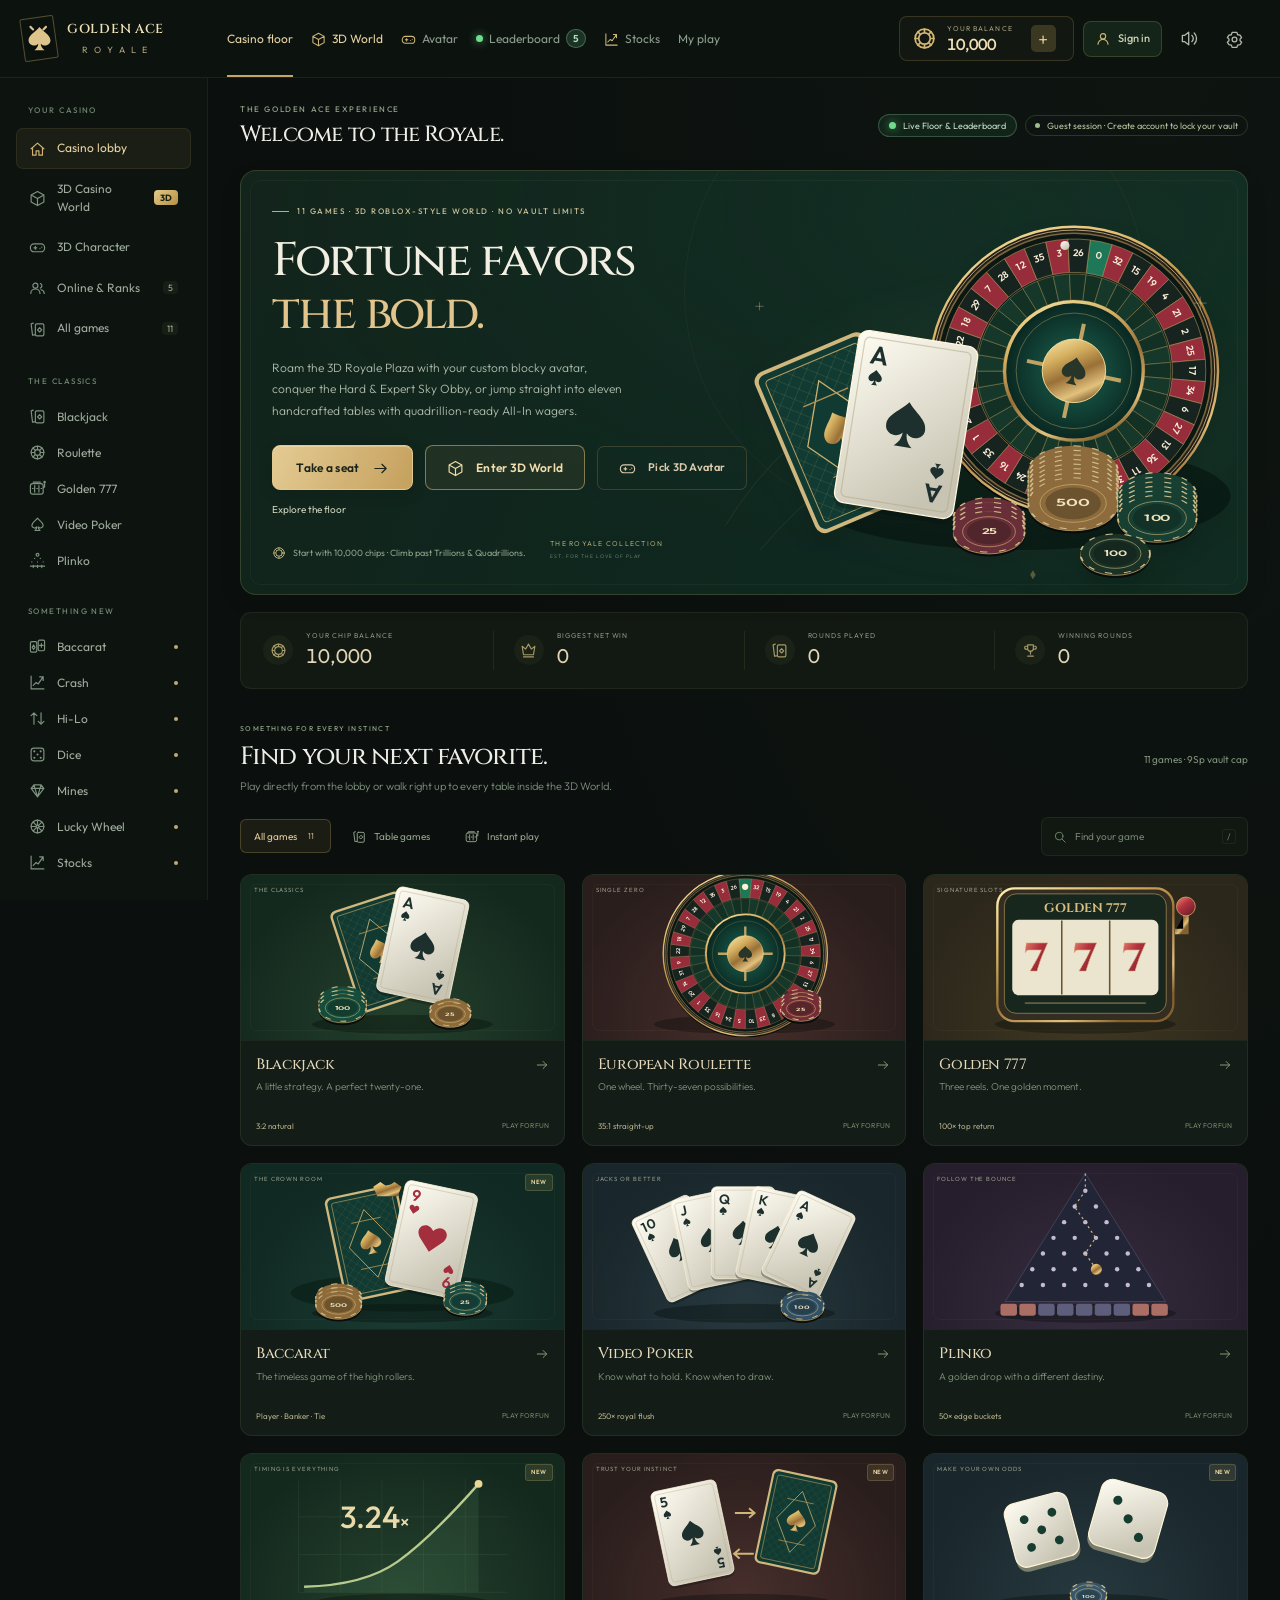
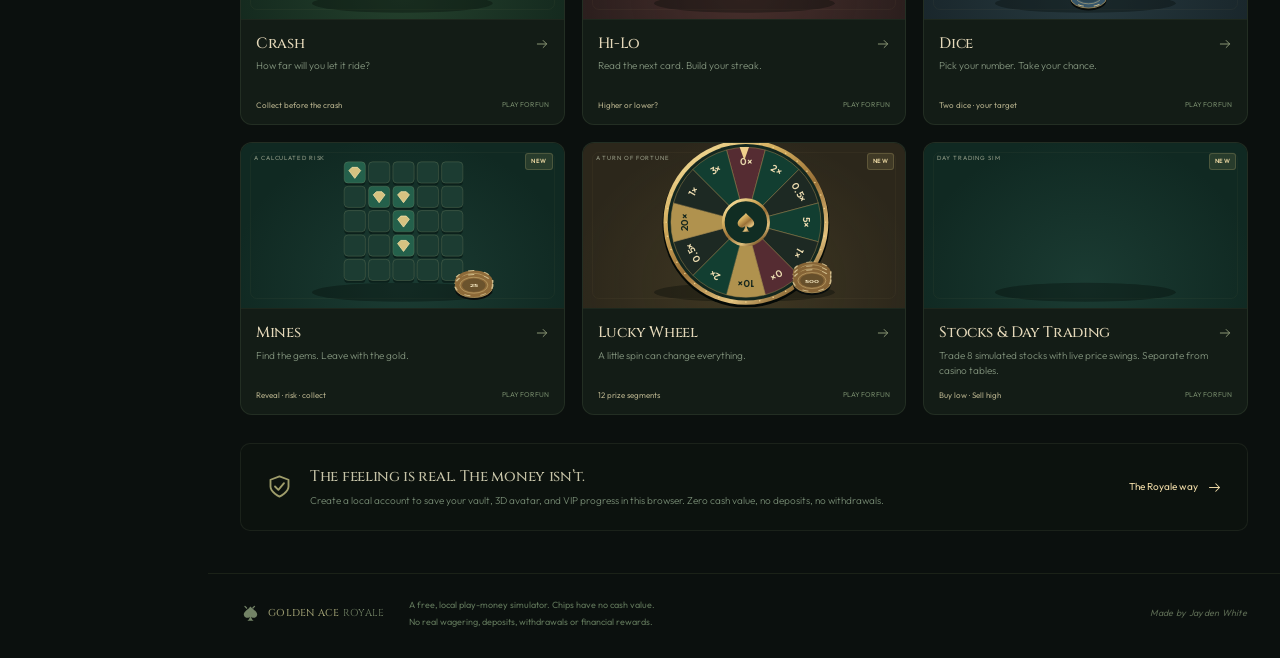
==== Golden-Ace-Royale.html @ 8b0f7f75 "Fix leaderboard, broke/refill, avatar closet, add stocks day-trading tab - Leaderboard: add NPC floo" ====
<!DOCTYPE html>
<html lang="en">
<!-- Self-contained Golden Ace Royale edition. Generated from the same static source; no network required. --><head><meta charset="UTF-8"><meta name="viewport" content="width=device-width, initial-scale=1.0"><meta name="theme-color" content="#0b100e"><meta name="description" content="Golden Ace Royale. Eleven custom casino games, walkable 3D Roblox-style casino world &amp; obby, live leaderboard, optional local accounts, and All-In wagering beyond quadrillions. Zero real-money gambling."><title>Golden Ace Royale — The Play-Money Casino &amp; 3D World</title><link rel="icon" href="[data-uri]" type="image/svg+xml"><style>
/* Golden Ace Royale — refined from the supplied black / gold / emerald system.
   One definition per component; responsive adaptations are collected at the end. */
@font-face{font-family:Outfit;font-style:normal;font-weight:100 900;font-display:swap;src:url('[data-uri]') format('woff2')}
@font-face{font-family:Cinzel;font-style:normal;font-weight:400 900;font-display:swap;src:url('[data-uri]') format('woff2')}
*{margin:0;padding:0;box-sizing:border-box}
:root{color-scheme:dark;--bg:#0b100e;--panel:#121a16;--panel-raised:#18211b;--gold:#c9aa6a;--gold2:#ecd8a5;--gold3:#7e683e;--text:#efeee6;--muted:#94a297;--muted2:#677b6c;--green:#94c6a7;--red:#e08a8b;--line:#263029;--cw:86px;--ch:123px;--sidebar:208px;--header:78px;--radius:15px;--motion-fast:160ms;--motion-normal:240ms;--motion-exit:140ms;--ease-ui:cubic-bezier(.22,.8,.24,1)}
html{scroll-behavior:smooth;scroll-padding-top:100px}
body{font-family:Outfit,sans-serif;font-size:14px;line-height:1.5;color:var(--text);min-height:100vh;background:radial-gradient(ellipse at 90% 0,rgba(49,73,47,.08),transparent 45%),var(--bg);overflow-x:hidden}
button,input,select{font:inherit}button{cursor:pointer;color:inherit}button,input,select,a{-webkit-tap-highlight-color:transparent}button{touch-action:manipulation}button:disabled{cursor:not-allowed}input,select{min-width:0}button:focus-visible,a:focus-visible,input:focus-visible,select:focus-visible,[tabindex]:focus-visible{outline:2px solid var(--gold2);outline-offset:4px}::selection{background:#b0934b77;color:#fff}button svg{pointer-events:none}a{color:var(--gold2)}.hidden{display:none!important}.svg-defs{position:absolute;width:0;height:0;overflow:hidden;pointer-events:none}.ico{width:20px;height:20px;flex-shrink:0;display:inline-block;vertical-align:middle}.suit{width:100%;height:100%}.gold{color:var(--gold2)}.muted{color:var(--muted)}.danger{color:var(--red)!important}.small{font-size:12px;line-height:1.7}.sr-only{position:absolute!important;width:1px;height:1px;padding:0;margin:-1px;overflow:hidden;clip:rect(0,0,0,0);white-space:nowrap;border:0}.skip-link{position:fixed;z-index:2000;top:-60px;left:20px;padding:10px 20px;background:var(--gold2);color:#162318;border-radius:8px}.skip-link:focus{top:10px}
/* ─── Shared actions ─── */
.btn{display:inline-flex;align-items:center;justify-content:center;gap:12px;min-height:45px;padding:12px 23px;border:1px solid #e1c88d;border-radius:8px;background:linear-gradient(115deg,#e4cb93,#c5a05d);box-shadow:inset 0 1px 0 #fff4d850,0 4px 14px #080c0720;color:#1a241a;font-size:12px;font-weight:600;letter-spacing:.025em;white-space:nowrap;transition:background var(--motion-fast),transform var(--motion-fast) var(--ease-ui),box-shadow var(--motion-fast),border-color var(--motion-fast)}
.btn .ico{width:17px;height:17px}.btn:hover:not(:disabled){background:linear-gradient(115deg,#f0dbaa,#d2b174);transform:translateY(-1px);box-shadow:0 5px 18px #0003}.btn:active:not(:disabled){transform:translateY(1px)}.btn:disabled{opacity:.4;filter:saturate(.4);box-shadow:none}.btn.ghost{background:#ffffff02;border:1px solid #8e7d504f;color:#dacaab;box-shadow:none}.btn.ghost:hover:not(:disabled){background:#c2a66a10;border-color:#ac945e}.btn.green{background:linear-gradient(110deg,#74b18d,#4e8a68);border-color:#92c5a4;color:#071e10}.btn.green:hover:not(:disabled){background:#83bd9b}.btn.red{background:#9f4b50;border-color:#c77678;color:#fff0e2}.btn.red:hover:not(:disabled){background:#ad5a5f}.btn.sm{font-size:11px;min-height:35px;padding:8px 13px;border-radius:7px}.btn.full{width:100%;min-height:47px}.icon-btn{width:36px;height:36px;border-radius:8px;background:transparent;border:1px solid transparent;display:grid;place-items:center;transition:.2s;color:#b1b7aa}.icon-btn .ico{width:19px;height:19px}.icon-btn:hover{background:#c8ad6710;border-color:#bca4653d;color:var(--gold2)}.icon-btn:active{transform:scale(.95)}.text-btn:active{transform:translateY(1px)}.text-btn{display:inline-flex;gap:9px;align-items:center;justify-content:center;background:none;border:0;color:var(--gold2);font-size:12px;transition:.2s;line-height:1.5}.text-btn .ico{width:15px;height:15px}.text-btn:hover{color:#fff0c9}.eyebrow{display:block;color:#bdab7e;font-size:9px;font-weight:500;letter-spacing:.2em;text-transform:uppercase}.status-dot{width:5px;height:5px;border-radius:50%;background:#a0bc8d;display:inline-block;flex-shrink:0}
/* ─── Header / casino navigation ─── */
.topbar{position:sticky;top:0;height:var(--header);z-index:900;display:flex;align-items:center;gap:22px;background:#0d1410f5;backdrop-filter:blur(16px);border-bottom:1px solid #74805b27;padding-right:28px}
.brand{width:var(--sidebar);padding:0 22px;border:0;background:none;display:flex;align-items:center;gap:11px;text-align:left;flex-shrink:0}.brand-suit{position:relative;color:#ddc38c;display:grid;place-items:center;width:34px;height:43px}.brand-suit::before{content:'';position:absolute;inset:0;border:1px solid #b49c5b70;transform:rotate(-8deg);border-radius:2px}.brand-suit .ico{width:31px;height:31px;filter:drop-shadow(0 3px 5px #0005)}.brand-name{font:600 13px/1.3 Cinzel,serif;white-space:nowrap;letter-spacing:.055em;color:#f0e1b8}.brand-name em{font-family:Outfit,sans-serif;font-style:normal;font-size:9px;font-weight:400;letter-spacing:.22em;display:block;text-align:center;color:#b0a17d;margin-top:6px}.topnav{display:flex;align-items:center;gap:25px;height:100%}.topnav button{height:100%;background:none;border:0;border-bottom:2px solid transparent;color:#8d9b8e;font-size:12px;white-space:nowrap;padding:2px 0 0}.topnav button:hover{color:var(--gold2)}.topnav button.active{color:#e6d3a6;border-bottom-color:#c6a56b}.top-actions{margin-left:auto;display:flex;gap:9px;align-items:center;min-width:0}.play-money-label{display:flex;align-items:center;gap:7px;letter-spacing:.12em;font-size:8px;color:#8f9f8f;margin-right:17px;white-space:nowrap}.play-money-label i{width:4px;height:4px;border-radius:50%;background:#a2b58f}.wallet{display:flex;align-items:center;gap:10px;border:1px solid #74633c66;border-radius:8px;background:#bca36409;padding:7px 8px 7px 12px;min-height:45px;min-width:175px}.wallet-icon{display:grid;place-items:center;color:#d4b574}.wallet-icon .ico{width:25px;height:25px}.wallet-label{font-size:7px;letter-spacing:.15em;color:#a69d7f;line-height:1;display:block;margin-bottom:4px}.wallet b{font-size:16px;font-weight:500;color:#f0dfb7;display:block;line-height:1.05;font-variant-numeric:tabular-nums;max-width:150px;white-space:nowrap}.wallet-plus{background:#b2995340;color:#e2cd98;border:0;width:25px;height:27px;border-radius:5px;margin-left:8px;font-size:19px;font-weight:300}.wallet-plus:hover{background:#b2995370}.mobile-menu{display:none}.creator-credit{display:block;font:400 9px/1.3 Outfit,sans-serif;letter-spacing:.02em;color:#b4a47f;margin-top:4px}
.sidebar{position:fixed;z-index:850;left:0;top:var(--header);bottom:0;width:var(--sidebar);background:#0d1410;border-right:1px solid #74805b20;padding:26px 16px 15px;overflow:auto;display:flex;flex-direction:column;scrollbar-width:thin;scrollbar-color:#384233 transparent}.nav-label{font-size:8px;letter-spacing:.18em;color:#6f826f;display:block;margin:0 12px 12px;font-weight:500}.side-link{width:100%;display:flex;align-items:center;gap:11px;background:none;border:1px solid transparent;color:#a0ac9e;padding:10px 12px;border-radius:7px;text-align:left;font-size:12px;min-height:39px;position:relative;transition:.15s}.side-link .ico{width:17px;height:17px;color:#7f927f}.side-link:hover{background:#b5bb9620;color:var(--gold2)}.side-link.active{color:#e8d4a3;background:#bda26313;border-color:#a18b4a22}.side-link.active .ico{color:#d0b274}.side-link small{margin-left:auto;font-size:9px;color:#a5ac8e;background:#9aab6e12;border-radius:4px;padding:0 5px}.side-link .new-dot{width:4px;height:4px;background:#c0aa73;border-radius:50%;margin-left:auto}.side-link.in-play::after{content:'';width:5px;height:5px;background:#9fcbaf;border-radius:50%;position:absolute;right:10px;top:50%}.sidebar-group{margin-top:26px}.sidebar-group .side-link{padding-top:8px;padding-bottom:8px;min-height:35px}.sidebar-bottom{margin-top:auto;padding-top:32px}.complimentary{background:#b8994f09;border:1px solid #b19b5730;border-radius:9px;display:flex;gap:10px;align-items:center;padding:13px 11px;width:100%;text-align:left;color:#ddc58d}.complimentary>.ico:first-child{width:22px;height:22px}.complimentary>span:nth-child(2){font-size:11px;white-space:nowrap}.complimentary small{display:block;font-size:9px;color:#8b9b88;font-weight:300;margin-top:2px}.complimentary>.ico:last-child{width:12px;height:12px;margin-left:auto}.complimentary:hover{border-color:#c4ad7160;background:#b8994f14}.sidebar-promise{display:flex;align-items:center;gap:9px;color:#748b76;padding:19px 8px 0}.sidebar-promise .ico{width:16px;height:16px}.sidebar-promise p{font-size:9px;line-height:1.7}.sidebar-promise b{font-weight:400;color:#5c705f}.nav-backdrop{display:none}
/* ─── Lobby / shared page layout ─── */
main{margin-left:var(--sidebar);padding:0 32px;min-height:calc(100vh - 260px);outline:none}.view{display:none;max-width:1320px;margin:auto;padding:25px 0 42px;position:relative;z-index:1}.view.active{display:block;animation:viewIn 260ms var(--ease-ui)}.view[hidden]{display:none}.view-enter{animation:viewIn 260ms var(--ease-ui)}@keyframes viewIn{from{opacity:0;transform:translateY(6px)}to{opacity:1;transform:translateY(0)}}.view.active :is(.game-layout,.bj-layout,.rl-grid,.sl-grid,.vp-grid)>*{animation:panelIn var(--motion-normal) var(--ease-ui) both}.view.active :is(.game-layout,.bj-layout,.rl-grid,.sl-grid,.vp-grid)>:nth-child(2){animation-delay:35ms}@keyframes panelIn{from{opacity:.65;transform:translateY(3px)}to{opacity:1;transform:translateY(0)}}
.lobby-heading{display:flex;align-items:center;justify-content:space-between;margin:0 0 22px;gap:15px}.lobby-heading .eyebrow{font-size:8px;margin-bottom:7px;color:#8d9d84}.lobby-heading h2{font:500 23px/1.2 Cinzel,serif;letter-spacing:-.035em}.local-label{font-size:10px;display:flex;gap:7px;align-items:center;color:#83947f;white-space:nowrap}.hero{position:relative;border:1px solid #9a875342;overflow:hidden;border-radius:16px;padding:37px 40px 31px;min-height:345px;background:radial-gradient(ellipse at 75% 10%,#264b3730,transparent 70%),linear-gradient(110deg,#12241b,#0e271f 62%,#102b21);isolation:isolate;box-shadow:0 8px 24px #00000012}.hero::before{content:'';position:absolute;inset:9px;border:1px solid #b3a16b0f;border-radius:10px;pointer-events:none;z-index:-1}.hero::after{content:'';position:absolute;right:10%;top:-110px;width:460px;height:460px;border:1px solid #bdab6f0d;border-radius:50%;z-index:-1}.hero-copy{width:53%;position:relative;z-index:2}.hero-kicker{display:flex;align-items:center;gap:8px;font-size:8px;letter-spacing:.19em;color:#c6bd95;font-weight:500}.hero-kicker span{width:17px;height:1px;background:#c7ab6c}.hero h1{font:500 clamp(38px,4.05vw,58px)/1.12 Cinzel,serif;margin:18px 0 16px;letter-spacing:-.045em;color:#f2eee1}.hero h1 em{font-style:normal;color:#e1c58c}.hero p{font-size:12px;line-height:1.8;color:#b0bcac;font-weight:300;max-width:360px}.hero-cta{display:flex;align-items:center;gap:22px;margin-top:24px}.hero-cta .btn{min-height:43px;padding:12px 21px;min-width:141px}.hero-browse{font-size:11px;color:#cbd1bb;white-space:nowrap}.hero-note{display:flex;align-items:center;gap:7px;font-size:9px;color:#91a48c;margin-top:22px}.hero-note .ico{width:14px;height:14px;color:#b9ae7a}.hero-art{position:absolute;width:60%;height:auto;right:-8px;top:-9px;bottom:-8px;display:flex;align-items:center;z-index:1;pointer-events:none}.hero-vector{display:block;width:100%;overflow:visible;filter:drop-shadow(0 10px 10px #00000020)}.hero-foot{display:flex;align-items:flex-end;justify-content:flex-start;gap:24px;margin-top:22px;flex-wrap:wrap}.hero-foot .hero-note{margin-top:0}.hero-edition{color:#b1ad7c;font-size:7px;letter-spacing:.18em;text-align:left;flex:0 0 auto;white-space:nowrap}.hero-edition>span{display:block;font-size:5px;letter-spacing:.2em;color:#68836b;margin-top:3px;text-align:left}
.stats{display:flex;align-items:center;border:1px solid #78825d24;background:#111912;border-radius:11px;margin-top:17px;padding:18px 22px;gap:0}.stat{display:flex;align-items:center;gap:13px;min-width:0;flex:1;border-right:1px solid #72815827;padding:0 23px}.stat:first-child{padding-left:0}.stat:nth-child(4){border-right:0;padding-right:0}.stat-icon{color:#a59969;width:30px;height:30px;border-radius:50%;background:#a1975911;display:grid;place-items:center;flex-shrink:0}.stat-icon .ico{width:17px;height:17px}.stat span:not(.stat-icon){font-size:7px;font-weight:400;letter-spacing:.14em;color:#87977e;display:block;white-space:nowrap}.stat b{font-size:20px;font-weight:400;color:#e1d5b5;line-height:1.4;display:block;white-space:nowrap;font-variant-numeric:tabular-nums}.session-link{font-size:10px;margin-left:20px;white-space:nowrap;flex-shrink:0}.session-link .ico{width:13px;height:13px}.library-heading{display:flex;align-items:center;justify-content:space-between;gap:15px;margin-top:35px;scroll-margin-top:100px}.library-heading .eyebrow{font-size:7px;color:#8b9b80;margin-bottom:7px}.sec-title{font:500 25px/1.25 Cinzel,serif;letter-spacing:-.035em}.sec-sub{color:#7f917d;font-size:11px;font-weight:300;margin-top:6px}.collection-count{font-size:10px;color:#80917c;white-space:nowrap}.library-controls{display:flex;justify-content:space-between;align-items:center;gap:18px;margin:22px 0 18px}.category-tabs{display:flex;gap:7px}.category-tabs button{background:transparent;border:1px solid transparent;display:flex;gap:8px;align-items:center;font-size:10px;padding:8px 13px;border-radius:6px;color:#92a18b;white-space:nowrap}.category-tabs .ico{width:14px;height:14px}.category-tabs button.selected{color:#e1c997;background:#b9a05b17;border-color:#bfa95d45}.category-tabs button:hover{color:var(--gold2)}.category-tabs button>span:not(:has(svg)){font-size:8px;color:#c6b889;padding:0 3px}.game-search{display:flex;align-items:center;gap:8px;max-width:207px;border:1px solid #77826325;background:#111812;border-radius:7px;padding:8px 11px;color:#70856d}.game-search .ico{width:14px;height:14px}.game-search input{background:none;border:0;outline:none!important;color:#d4d8c5;font-size:10px;width:140px;min-width:0}.game-search input::placeholder{color:#72836d}.search-key{border:1px solid #717c4e25;border-radius:3px;color:#6d7d63;font-size:9px;padding:0 4px}.ggrid{display:grid;grid-template-columns:repeat(4,minmax(0,1fr));gap:17px}.gcard{display:block;padding:0;text-align:left;position:relative;border:1px solid #65785433;border-radius:12px;overflow:hidden;background:#131c16;transition:transform .25s,border-color .25s,box-shadow .25s;min-width:0;width:100%}.gcard:hover{transform:translateY(-4px);border-color:#b4a26488;box-shadow:0 13px 28px #03080350}.gcard-art{position:relative;height:164px;overflow:hidden;isolation:isolate;background:radial-gradient(ellipse at 50% 85%,var(--art-light,#49754b3a),transparent 75%),var(--art-bg,#14281c)}.gcard-art::after{content:'';position:absolute;inset:9px;border:1px solid #d5c0860a;border-radius:7px;z-index:-1}.game-art{width:100%;height:100%;object-fit:contain;transition:transform .5s}.gcard:hover .game-art{transform:scale(1.035)}.gcard:active{transform:translateY(-1px) scale(.992)}.art-emerald{--art-bg:#14291e;--art-light:#4f805444}.art-burgundy{--art-bg:#2a1e1d;--art-light:#9c5e5540}.art-amber{--art-bg:#2c271b;--art-light:#b39b4d24}.art-teal{--art-bg:#102922;--art-light:#46857533}.art-blue{--art-bg:#19262b;--art-light:#608a9330}.art-plum{--art-bg:#261e2c;--art-light:#7b6b9330}.card-collection{position:absolute;top:11px;left:13px;z-index:1;font-size:6px;letter-spacing:.15em;color:#b4baa2;opacity:.78}.new-tag{position:absolute;right:11px;top:10px;z-index:1;font-size:6px;font-weight:600;letter-spacing:.07em;padding:3px 5px;background:#b6ac6a25;border:1px solid #d2be7e35;border-radius:3px;color:#e2d09c}.gcard-content{padding:14px 15px 13px;border-top:1px solid #89996d16}.gcard-title{display:flex;justify-content:space-between;align-items:center;font:500 15px/1.3 Cinzel,serif;letter-spacing:-.025em;color:#e5d9ba}.gcard-title .ico{width:14px;height:14px;color:#8e9a78;transition:transform .2s}.gcard:hover .gcard-title .ico{transform:translateX(3px);color:var(--gold2)}.gcard-desc{font-size:10px;color:#82937d;font-weight:300;line-height:1.5;margin-top:5px;min-height:30px}.gcard .meta{display:flex;align-items:center;justify-content:space-between;margin-top:11px;color:#b3ae8a;font-size:8px;gap:4px}.meta-label{font-size:7px;color:#718567}.empty-state{padding:50px 20px;border:1px dashed #7c835650;border-radius:12px;color:#a7b094;text-align:center}.house-note{margin-top:28px;display:flex;gap:17px;align-items:center;padding:22px 25px;border:1px solid #74825c26;border-radius:10px;background:#141d142e}.house-note-icon{color:#9f9d6b;display:flex}.house-note-icon .ico{width:27px;height:27px}.house-note h3{font:500 15px Cinzel,serif;letter-spacing:-.02em;color:#c7c4a8}.house-note p{font-size:10px;color:#768a73;margin-top:6px;font-weight:300}.house-note .text-btn{margin-left:auto;white-space:nowrap;font-size:10px}
/* ─── Table screens (existing game selectors preserved) ─── */
.gamebar{display:flex;align-items:center;gap:15px;margin:5px auto 24px}.gamebar h2{font:500 27px/1.15 Cinzel,serif;letter-spacing:-.035em;color:#e7ddc6}.gamebar .sub{display:block;font:400 9px/1.6 Outfit,sans-serif;letter-spacing:.03em;color:#80937e;margin-top:8px}.gamebar .rules-trigger{margin-left:auto;white-space:nowrap;font-size:10px;color:#b4b59b}.gamebar>.btn{flex-shrink:0}.bj-layout,.game-layout{display:grid;grid-template-columns:minmax(0,1fr) 276px;gap:20px;align-items:start}.table-column{min-width:0}.panel{background:linear-gradient(125deg,#162018,#111b15);border:1px solid #8d9e6835;border-radius:13px;padding:22px;min-width:0}.panel h3{font:500 19px/1.3 Cinzel,serif;letter-spacing:-.025em;color:#e4d9b9;margin-bottom:12px}.panel-caption{font-size:11px;line-height:1.8;font-weight:300;color:#92a18a;margin-top:-3px;margin-bottom:16px}.game-guide .eyebrow,.bet-panel .eyebrow{font-size:7px;margin-bottom:13px;color:#a6a273}.game-guide>p{color:#92a18a;font-size:12px;line-height:1.8;margin-bottom:21px;font-weight:300}.guide-line,.info-pair{display:flex;justify-content:space-between;gap:15px;align-items:center;font-size:11px;color:#8fa187;padding:10px 0;border-bottom:1px solid #7f935b20}.guide-line b,.info-pair b{font-weight:500;color:#d7c798;font-size:11px;text-align:right;overflow-wrap:anywhere}.guide-divider{height:1px;background:#8c9c6230;margin:22px 0}.game-guide p.small{font-size:11px}.felt{position:relative;border-radius:15px;padding:24px 20px;background:radial-gradient(ellipse at 50% 0,#20503d,#123a2b 50%,#0d2d21);border:1px solid #ae955e88;box-shadow:inset 0 0 65px #03150b60,inset 0 0 0 5px #c7ac6610,0 12px 32px #00000028;isolation:isolate;min-width:0;overflow:hidden}.felt::before{content:'';position:absolute;inset:13px;border:1px solid #af9f581a;border-radius:12px;pointer-events:none;z-index:-1}.felt-text{font-size:8px;text-align:center;letter-spacing:.19em;color:#a4b08a80;margin:11px 0;font-weight:400}.hand-label{display:flex;align-items:center;justify-content:center;gap:10px;font-size:9px;letter-spacing:.18em;text-transform:uppercase;color:#d0cfac;margin:9px 0;font-weight:400}.hval{display:inline-block;background:#071f1560;border:1px solid #b4b28138;border-radius:6px;padding:2px 9px;font-size:12px;letter-spacing:0;min-width:33px;text-align:center;color:#e1e5c7;font-weight:400;line-height:1.5}.cards{display:flex;justify-content:center;min-height:calc(var(--ch) + 12px);align-items:center}.cards .card+.card{margin-left:calc(var(--cw)*-.32)}.bj-msg{font:500 17px/1.4 Cinzel,serif;min-height:44px;text-align:center;padding:9px 0;letter-spacing:-.01em;color:#e0dab8}.bj-msg.good,.vp-msg.good{color:#f2dba5}.bj-msg.bad,.vp-msg.bad{color:#f2a3a2}.bj-msg.push{color:#bcccb1}.controls{display:flex;flex-wrap:wrap;align-items:center;justify-content:center;gap:10px;margin-top:15px;background:#141f17;border:1px solid #82945e33;border-radius:12px;padding:16px 13px;min-width:0}.controls>.btn{font-size:11px;padding:11px 17px}.betshow{display:flex;align-items:center;gap:8px;font-size:8px;color:#9ba88b;letter-spacing:.12em}.betshow b{font-size:17px;font-weight:500;letter-spacing:0;color:#dfc994;background:#0a150d;border:1px solid #9e955547;border-radius:6px;padding:5px 11px;min-width:60px;text-align:center;font-variant-numeric:tabular-nums}.game-guide{padding-top:27px}.result-detail{display:block;font:400 10px/1.7 Outfit,sans-serif;letter-spacing:0;color:#9eaf94;margin-top:3px}.result-detail.positive{color:#bed3a5}.round-message{min-height:53px;font-size:12px;text-align:center;color:#b3bf9f;padding:14px 2px 7px;line-height:1.5}.round-message.good{color:#efdb9e}.round-message.bad{color:#e99799}.round-message .result-detail{font-size:10px}.round-message .result-main{display:block;font-weight:500;font-size:13px}.capped-note{font-size:9px;color:#d6ae76;display:block}
/* ─── Cards / dimensional chip racks ─── */
.card{width:var(--cw);height:var(--ch);perspective:700px;flex:0 0 auto;position:relative}.card-inner{position:relative;width:100%;height:100%;transform-style:preserve-3d;transition:transform .45s cubic-bezier(.3,1.25,.4,1)}.card.down .card-inner{transform:rotateY(180deg)}.face{position:absolute;inset:0;backface-visibility:hidden;-webkit-backface-visibility:hidden;border-radius:7px;box-shadow:0 6px 14px #0004;overflow:hidden}.front{background:linear-gradient(140deg,#fffdf2,#e8e3ce);color:#263b30;border:1px solid #fff1d6}.front::after{content:'';position:absolute;inset:4px;border:1px solid #a18d591f;border-radius:4px;pointer-events:none}.card.red .front{color:#a73946}.corner{position:absolute;top:calc(var(--cw)*.07);left:calc(var(--cw)*.08);display:flex;flex-direction:column;align-items:center;line-height:1;gap:2px;z-index:1}.corner b{font:600 calc(var(--cw)*.19)/1 Outfit,sans-serif}.corner .suit{width:calc(var(--cw)*.15);height:calc(var(--cw)*.15)}.corner.br{top:auto;left:auto;right:calc(var(--cw)*.08);bottom:calc(var(--cw)*.07);transform:rotate(180deg)}.pip{position:absolute;inset:0;display:grid;place-items:center}.pip>.suit{width:43%;height:43%}.court-frame{position:absolute;inset:25% 17%;border:1px solid #aa935b50;transform:rotate(0deg)}.court-frame::before{content:'';position:absolute;inset:4px;border:1px solid #aa935b26}.court .pip>.suit{width:38%;height:38%}.back{transform:rotateY(180deg);background:#153d30;border:1px solid #e8d6a8}.back-art{width:100%;height:100%;display:block}.deal-anim{animation:dealIn .3s cubic-bezier(.2,.9,.3,1.15) both}@keyframes dealIn{from{transform:translate(40px,-35px) rotate(6deg) scale(.8);opacity:0}}.chip-rack{display:flex;align-items:center;flex-wrap:wrap;justify-content:center;gap:9px}.chip{--c:#335c79;position:relative;width:43px;height:43px;border-radius:50%;border:3px dashed #e6dfc6c0;background:radial-gradient(circle at 35% 28%,color-mix(in srgb,var(--c) 75%,#d3caa8),var(--c) 65%,#06160f);box-shadow:inset 0 0 0 3px #0003,0 3px 0 color-mix(in srgb,var(--c) 50%,#000),0 5px 7px #0005;display:grid;place-items:center;font-size:10px;font-weight:600;color:#e9e4d4;transition:transform .15s,border-color .15s;flex-shrink:0;isolation:isolate;text-shadow:0 1px 2px #0005}.chip::before{content:'';position:absolute;inset:6px;border:1px solid #e5d3a26b;border-radius:50%;z-index:-1}.chip:hover:not(:disabled){transform:translateY(-2px)}.chip.sel{outline:1px solid #dfc78d;outline-offset:3px;transform:translateY(-2px)}.chip:disabled{opacity:.45}.c10{--c:#31516b}.c25{--c:#1e654c}.c100{--c:#243c2f}.c500{--c:#66516e}
/* ─── Roulette ─── */
.rl-grid{display:grid;grid-template-columns:minmax(290px,.78fr) minmax(0,1.22fr);gap:20px;align-items:start}.rl-grid>.panel>h3{font-family:Outfit,sans-serif;font-size:10px;letter-spacing:.12em;text-transform:uppercase;text-align:center;margin-bottom:20px;color:#b5bc94}.rl-stage{position:relative;width:min(100%,334px);aspect-ratio:1;margin:23px auto 20px;border-radius:50%;filter:drop-shadow(0 12px 17px #0005)}.rl-wheel{position:absolute;inset:0;transform-origin:50% 50%;transition:none}.rl-wheel>.wheel-vector,.prize-stage .wheel-vector{display:block;width:100%;height:100%}.rl-orbit{position:absolute;inset:0;border-radius:50%;transition:none;pointer-events:none;z-index:2}.rl-ball{position:absolute;top:14.6%;left:50%;width:8px;height:8px;margin-left:-4px;border-radius:50%;background:radial-gradient(circle at 30% 30%,#fff,#e7e4d2 50%,#8d8e76);box-shadow:0 1px 4px #0008}.rl-pointer{position:absolute;top:-7px;left:50%;transform:translateX(-50%);width:0;height:0;z-index:4;border:7px solid transparent;border-top:15px solid #e5c98e;filter:drop-shadow(0 2px 2px #0007)}.board-scroll{padding:10px 2px 5px;overflow:auto;scrollbar-width:thin;scrollbar-color:#6f744c #101b12}.rl-board{display:grid;grid-template-columns:33px repeat(12,minmax(27px,1fr));grid-template-rows:repeat(3,43px) 35px 35px;gap:4px;min-width:426px}.rcell{position:relative;display:grid;place-items:center;border-radius:4px;background:#143022;border:1px solid #82915545;font-size:12px;font-weight:500;user-select:none;transition:background .15s,border-color .15s;padding:0;color:#ece3c8;min-width:0}.rcell:hover:not(:disabled){border-color:#e1cc93;z-index:3}.rcell.red{background:linear-gradient(160deg,#8b3b41,#672c33);border-color:#b37a6b70}.rcell.blk{background:linear-gradient(160deg,#24362a,#17271d)}.rcell.zero{background:linear-gradient(160deg,#356f4d,#1f5136);color:#ebe3be}.rcell.out{font-size:9px;font-weight:400;color:#c6d2b0}.bet-chip{position:absolute;top:-7px;right:-5px;min-width:21px;height:21px;padding:0 3px;border-radius:50%;display:none;background:linear-gradient(125deg,#ead29b,#bfa061);color:#1d2c1b;font-size:8px;font-weight:600;line-height:18px;border:2px dashed #fbefbc;box-shadow:0 2px 6px #0006;z-index:2}.rcell.on .bet-chip{display:block}.rcell.won{outline:1px solid #ead29a;outline-offset:2px;animation:wonFlash .65s ease-out}@keyframes wonFlash{from{box-shadow:0 0 0 3px #e8d29b40}to{box-shadow:0 0 0 0 #e8d29b00}}.rl-board.locked{pointer-events:none;filter:saturate(.5) brightness(.8)}.rl-grid .controls{background:#0f1d13;border:0;padding:17px 0 0;gap:12px}.rl-grid .controls .chip-rack{flex-basis:100%}.rl-result{display:flex;align-items:center;justify-content:center;gap:10px;min-height:63px;font-size:12px}.rl-result .result-detail{text-align:left}.rbadge{width:39px;height:39px;border-radius:50%;display:grid;place-items:center;font:500 16px Cinzel,serif;color:#f1e2c6;border:1px solid #c2a462;flex-shrink:0}.rbadge.red,.rl-history .red{background:#8e3d43}.rbadge.blk,.rl-history .blk{background:#192b20}.rbadge.zero,.rl-history .zero{background:#2f704b}.rl-history{display:flex;gap:5px;justify-content:center;min-height:25px;flex-wrap:wrap;margin-top:9px}.rl-history span{width:23px;height:23px;border-radius:50%;display:grid;place-items:center;font-size:9px;color:#dedbb9;border:1px solid #d2bc783a}
/* ─── Golden 777 (responsive reel math reads --sym-h) ─── */
.sl-grid,.vp-grid{display:grid;grid-template-columns:minmax(0,1fr) 276px;gap:20px;align-items:start}.slot-machine{--sym-h:88px;position:relative;width:100%;max-width:620px;margin:0 auto;padding:28px 29px 23px;border-radius:18px;background:linear-gradient(145deg,#2f2d20,#20291e 30%,#162419);border:2px solid #ab955c;box-shadow:0 16px 38px #0003,inset 0 0 0 5px #070d083d,inset 0 0 0 6px #c0ab6133;overflow:hidden}.slot-machine::before{content:'';position:absolute;inset:13px;border:1px solid #c0ab6140;border-radius:10px;pointer-events:none}.slot-title{text-align:center;font:600 25px/1.4 Cinzel,serif;letter-spacing:.12em;color:#e5c88e;margin-bottom:11px;text-shadow:0 2px 1px #0005}.slot-lights{display:flex;gap:13px;justify-content:center;margin-bottom:20px}.slot-lights i{width:4px;height:4px;background:#cebd80;border-radius:50%;opacity:.7}.slot-machine.spinning .slot-lights i{animation:blink 1s infinite}.slot-lights i:nth-child(2n){animation-delay:.25s}@keyframes blink{50%{opacity:.15}}.reels{position:relative;display:flex;gap:2px;justify-content:center;background:#09130b;border-radius:9px;border:3px solid #746c47;box-shadow:0 2px 0 #d6c69426;overflow:hidden}.reels::after{content:'';position:absolute;inset:0;background:linear-gradient(#070e0bca,transparent 35% 65%,#070e0bca);pointer-events:none}.reel{width:31%;height:calc(var(--sym-h)*3);overflow:hidden;position:relative;background:linear-gradient(90deg,#0c170e,#1e2b1e 50%,#0c170e);border-right:1px solid #9b93512e}.reel:last-of-type{border-right:0}.strip{will-change:transform}.reel.blur .strip{filter:blur(2px)}.sym{height:var(--sym-h);display:grid;place-items:center;padding:6px}.slot-symbol{width:66px;height:66px;max-width:100%;display:block;overflow:visible}.sbar{font-weight:800;letter-spacing:.08em;color:#e7debc;border:1px solid #c6b57a;border-radius:4px;padding:3px 8px;font-size:16px}.sym7{font:900 49px Cinzel,serif;color:#d68072}.payline{position:absolute;left:0;right:0;top:50%;height:1px;background:#c9b97270;pointer-events:none;z-index:2}.payline::before,.payline::after{content:'';position:absolute;top:-5px;border:5px solid transparent}.payline::before{left:0;border-left-color:#e0cb8d}.payline::after{right:0;border-right-color:#e0cb8d}.slot-result{font-size:13px;font-weight:400;color:#dacb9d;text-align:center;min-height:49px;padding:18px 0 0}.slot-result.pop{animation:pop .45s ease}@keyframes pop{40%{transform:scale(1.045)}}.payrow{display:flex;justify-content:space-between;align-items:center;padding:8px 0;border-bottom:1px solid #87925926;font-size:11px;color:#a4ad91;min-height:35px;gap:10px}.payrow b{color:#dcc795;font-weight:500;white-space:nowrap}.payrow:last-child{border-bottom:0}.payrow.hit{background:linear-gradient(90deg,#bfaa6122,transparent);color:#f2e2be;box-shadow:-8px 0 #bfaa6122,8px 0 #bfaa6100}.payrow [data-pay-symbol]{display:flex;gap:1px}.payrow .slot-symbol{width:24px;height:24px}.sl-grid>.panel>h3,.vp-grid>.panel>h3{font-size:19px}.sl-grid+.controls{max-width:620px;margin-right:296px}
/* ─── Video poker ─── */
#vp-hand{--cw:76px;--ch:109px;display:flex;justify-content:center;gap:14px;padding:57px 8px 25px;min-height:191px}.pcard{position:relative;background:none;border:0;padding:0;border-radius:7px;cursor:pointer;transition:transform .2s}.pcard:hover:not(:disabled){transform:translateY(-4px)}.pcard.held{transform:translateY(-9px)}.pcard.held .card{outline:2px solid #d5bc7d;outline-offset:2px;border-radius:6px}.pcard:disabled{cursor:default}.hold{position:absolute;top:-25px;left:50%;transform:translateX(-50%);opacity:.5;background:transparent;color:#afba93;font-size:7px;letter-spacing:.14em;transition:.15s;pointer-events:none;white-space:nowrap}.pcard.held .hold{opacity:1;color:#e8d69c}.vp-msg{font:500 15px/1.6 Cinzel,serif;letter-spacing:-.015em;min-height:48px;text-align:center;padding-bottom:5px}.vp-grid .controls{background:#0b291b90!important;border-color:#b6a36130}.vp-grid .controls .chip-rack{margin:0 5px}
/* ─── Original Plinko canvas ─── */
#view-plinko>.panel{max-width:720px!important}.pl-wrap{display:grid;place-items:center;background:radial-gradient(ellipse at 50% 45%,#1c2820,#101b13 70%);border:1px solid #89905a30;border-radius:10px;padding:4px;box-shadow:inset 0 0 35px #030b0533}.pl-note{font-size:10px;color:#8b9d83;text-align:center;margin:13px 8px;line-height:1.8}#pl-canvas{width:100%;max-width:510px;height:auto;display:block;aspect-ratio:560/640;border-radius:8px}.pl-status{font-size:11px;text-align:center;color:#b5ba92;margin:10px 0}
/* ─── New shared betting panel / inputs ─── */
.bet-panel{padding:25px 21px}.bet-panel>h3{font-size:21px;margin-bottom:10px}.bet-module{margin:23px 0 14px}.field-label{display:flex;align-items:center;justify-content:space-between;gap:8px;font-size:8px;font-weight:400;letter-spacing:.12em;color:#a2ae8f;margin:13px 0 8px}.field-label>span{font-size:7px;color:#6d8469;letter-spacing:.1em}.field-label>b{font-size:20px;letter-spacing:0;color:#e0ce99;font-weight:500}.stake-field{display:flex;align-items:center;background:#0b160e;border:1px solid #8290534d;border-radius:7px;padding:8px 9px;gap:7px}.stake-field .ico{width:18px;height:18px;color:#b1a26c}.stake-field input{width:100%;border:0;background:none;padding:0!important;outline:none!important;font-size:19px;line-height:1.5;font-weight:400;color:#e0d6b7;appearance:textfield;-moz-appearance:textfield}.stake-field input::-webkit-inner-spin-button{display:none}.stake-field button{background:#92a36c12;color:#b9c1a5;border:0;padding:4px 6px;font-size:11px;border-radius:3px;min-width:26px;min-height:27px}.stake-field button:hover{background:#92a36c30}.quick-stakes{display:grid;grid-template-columns:repeat(3,minmax(0,1fr));gap:6px;margin-top:8px}.quick-stakes button{font-size:10px;color:#aeb798;background:#92a36c07;border:1px solid #82905826;border-radius:4px;min-height:29px;padding:5px}.quick-stakes button.selected{color:#e8ce95;background:#ae96521a;border-color:#c0a86655}.quick-stakes button:hover{border-color:#aaab6955}.bet-module :disabled{opacity:.5}.bet-panel>.btn{margin-bottom:10px}.bet-panel>.small{margin-top:16px;line-height:1.8;font-size:10px}.stage{min-height:454px;position:relative;min-width:0;border:1px solid #7b8d593b;background:radial-gradient(ellipse at 50% 20%,#20322260,transparent 85%),#121d15;border-radius:15px;padding:23px;overflow:hidden}.stage-label{display:flex;justify-content:center;align-items:center;gap:9px;font-size:8px;letter-spacing:.18em;color:#adb38d;font-weight:400}.stage-label .ico{width:16px;height:16px;color:#baa675}.field-row{display:grid;grid-template-columns:1fr 1fr;gap:12px;margin:17px 0 6px}.field-row label{font-size:7px;letter-spacing:.08em;color:#9baa88;display:flex;flex-direction:column;gap:8px}.field-row select,.field-row input{width:100%;font-size:13px;letter-spacing:0}.bet-panel select,.bet-panel input:not([type=range]):not([type=checkbox]),.admin-section>input,.admin-section select,.admin-section .field-row input{color:#e1d7b3;background:#0c180f;border:1px solid #8d9b5e42;padding:10px 11px;border-radius:6px}.bet-panel .stake-field input{border:0!important;background:none!important;padding:0!important}.bet-panel select:disabled,.bet-panel input:disabled{opacity:.5}.score-strip{display:flex;align-items:center;justify-content:center;gap:40px;padding:0 0 18px}.score-strip>div{text-align:center}.score-strip span{font-size:7px;color:#98ad8c;letter-spacing:.13em;display:block}.score-strip b{display:block;font-size:25px;font-weight:400;color:#e6d39b;font-variant-numeric:tabular-nums;margin-top:4px}.segmented{display:flex;gap:4px;padding:4px;border:1px solid #90a15e30;border-radius:7px;background:#0a170e;margin:22px 0}.segmented button{flex:1;min-height:31px;padding:7px;background:none;border:0;border-radius:4px;color:#8ea184;font-size:11px}.segmented button.selected{background:#32402a;color:#e2d8ad}.segmented button:disabled{opacity:.6}
/* ─── Baccarat ─── */
.baccarat-table{min-height:445px;padding:32px 25px 23px}.table-watermark{display:flex;align-items:center;flex-direction:column;gap:6px;opacity:.6;color:#c3b678;font-size:7px;letter-spacing:.25em;margin-bottom:26px}.table-watermark .ico{width:30px;height:30px}.baccarat-hands{display:grid;grid-template-columns:1fr 30px 1fr;align-items:center}.baccarat-vs{font:500 13px Cinzel,serif;color:#a2aa7a99;text-align:center}.baccarat-hands .cards{--cw:69px;--ch:100px}.baccarat-hands .hand-label{margin-bottom:14px}.baccarat-bets{display:grid;grid-template-columns:1fr .85fr 1fr;gap:9px;margin-top:13px}.baccarat-bets button{background:#07221560;border:1px solid #b3b57045;border-radius:9px;color:#d5d3a8;padding:12px 5px;min-width:0;transition:.2s}.baccarat-bets button.selected{background:#b6a45b1a;border-color:#dec689;box-shadow:inset 0 0 0 2px #b5a35a0c}.baccarat-bets button:hover:not(:disabled){border-color:#d2c07e}.baccarat-bets span{display:block;font-size:8px;letter-spacing:.15em}.baccarat-bets b{display:block;font-size:22px;font-weight:400;color:#e6cf93;margin:3px 0}.baccarat-bets small{font-size:7px;color:#9cac85}.baccarat-bets button:disabled{cursor:default;opacity:.6}.baccarat-bets button.selected:disabled{opacity:1}
/* ─── Crash ─── */
.crash-stage{padding:24px 20px 0;height:465px;display:flex;flex-direction:column}.crash-readout{position:absolute;top:95px;left:0;right:0;text-align:center;color:#e0d8b3;z-index:1;pointer-events:none;font-variant-numeric:tabular-nums}.crash-readout>span{font-size:65px;line-height:1;font-weight:400;letter-spacing:-.05em}.crash-readout>small{font-size:32px;color:#a5b78a;margin-left:6px}.crash-readout>p{font-size:10px;color:#879c7a;margin-top:15px}.crash-stage.crashed .crash-readout{color:#d88689}.crash-stage.collected .crash-readout{color:#cfdb9c}#cr-graph{width:100%;height:340px;display:block;margin-top:10px;overflow:visible;flex:1}.graph-grid path{stroke:#96ad6a15;stroke-width:1;fill:none}.graph-axis text{font-family:Outfit,sans-serif;fill:#637d60;font-size:10px}.crash-history{display:flex;align-items:center;gap:7px;min-height:57px;overflow:auto;white-space:nowrap;border-top:1px solid #96ad6a15;padding:11px 0;margin-top:0;flex-shrink:0;scrollbar-width:thin}.crash-history>span:not(.small){display:block;font-size:10px;padding:4px 9px;border-radius:5px;background:#a67f4b13;border:1px solid #d2b4762e;color:#d1bd89}.crash-history>span.crash{background:#a64b5b12;border-color:#b76c6c30;color:#c88c8a}.auto-collect{display:flex;align-items:center;gap:5px;justify-content:space-between;border-top:1px solid #93a36320;padding-top:12px;margin-top:6px}.auto-collect>.switch-label{font-size:10px;margin:0;white-space:nowrap}.auto-collect>input{width:69px;font-size:12px;padding:6px!important}.auto-collect>span{font-size:11px;color:#aca87e}.switch-label{display:flex;align-items:center;gap:8px;margin:17px 0;font-size:11px;color:#bfc6aa;line-height:1.6}.switch-label input{width:15px;height:15px;accent-color:#cdb174;cursor:pointer;flex-shrink:0}
/* ─── Hi-Lo ─── */
.hilo-stage{min-height:465px;padding:25px 23px}.hilo-cards{--cw:99px;--ch:141px;display:flex;align-items:center;justify-content:center;gap:26px;margin:22px 0 32px}.previous-card{opacity:.36;transform:rotate(-11deg) scale(.9)}.previous-card:empty{width:var(--cw);height:var(--ch)}.next-card{opacity:.4;transform:rotate(11deg) scale(.9)}.hilo-predictions{display:flex;justify-content:center;gap:12px}.prediction{display:grid;grid-template-columns:25px auto;grid-template-rows:auto auto;column-gap:7px;padding:10px 19px;background:#b5b56a0a;border:1px solid #bfc28250;border-radius:8px;min-width:150px;transition:.2s;color:#e3d8ab}.prediction .ico{grid-row:span 2;align-self:center;color:#bcb578}.prediction b{font-size:12px;font-weight:500;text-align:left}.prediction small{font-size:8px;color:#a8b78e;text-align:left;white-space:nowrap}.prediction:hover:not(:disabled){background:#c1b25d20;border-color:#e0cd8a}.prediction:disabled{opacity:.35}.hilo-stage .round-message{padding-top:17px}
/* ─── Dice ─── */
.dice-stage{min-height:465px;padding:26px 28px 15px;display:flex;flex-direction:column;align-items:center}.dice-art{width:270px;max-width:100%;height:185px;margin:22px auto 0;display:grid;place-items:center}.dice-art>svg{width:100%;height:100%;overflow:visible;filter:drop-shadow(0 12px 13px #0005)}.dice-art.rolling{animation:diceShake .16s ease infinite}@keyframes diceShake{50%{transform:translate(3px,-6px) rotate(2deg)}0%,100%{transform:translate(-3px,0) rotate(-2deg)}}.dice-total{text-align:center;margin:0 0 21px}.dice-total span{display:block;font-size:7px;letter-spacing:.2em;color:#8fa47e}.dice-total b{display:block;color:#e0d0a2;font-weight:400;font-size:32px;line-height:1.4}.dice-metrics{display:flex;justify-content:center;gap:55px}.dice-metrics>div{text-align:center}.dice-metrics span{display:block;font-size:7px;letter-spacing:.1em;color:#809774}.dice-metrics b{display:block;font-size:18px;font-weight:400;color:#cfcea1;margin-top:6px;font-variant-numeric:tabular-nums}.dice-stage .round-message{min-height:58px}.bet-panel input[type=range]{width:100%;accent-color:#b7a36b;margin:12px 0 0;cursor:pointer}.range-labels{display:flex;justify-content:space-between;font-size:8px;color:#617b5f}
/* ─── Mines ─── */
.mines-stage{padding:25px 27px;min-height:465px}.mines-grid{--cols:5;display:grid;grid-template-columns:repeat(var(--cols),1fr);gap:9px;width:min(100%,373px);margin:3px auto 7px}.mine-tile{position:relative;aspect-ratio:1;border-radius:8px;border:1px solid #b0bb7840;background:linear-gradient(145deg,#293f2d,#203724);box-shadow:0 4px 0 #0a1b0b,0 5px 6px #0002;display:grid;place-items:center;min-width:0;transition:transform .15s,background .2s}.mine-tile::before{content:'';position:absolute;inset:6px;border-radius:4px;border:1px solid #b2bc7b0d;pointer-events:none}.mine-tile:hover:not(:disabled){transform:translateY(-2px);border-color:#cbd19799;background:#33472d}.mine-tile .ico{width:27px;height:27px;color:#e1cc8c;filter:drop-shadow(0 2px 3px #0003)}.mine-tile.hidden-tile .ico{width:13px;height:13px;color:#7b946a40;filter:none}.mine-tile.safe{background:#376348;border-color:#9ab26f77;box-shadow:0 2px 0 #0c2713}.mine-tile.mine{background:#59363a;border-color:#b6707080;box-shadow:0 2px 0 #2d181a}.mine-tile.mine .ico{color:#dfa09c}.mine-tile.dim{opacity:.4}.mine-tile:disabled{cursor:default}.mines-legend{display:flex;justify-content:center;gap:25px;font-size:9px;color:#87a078;margin-top:5px}.mines-legend span{display:flex;align-items:center;gap:6px}.mines-legend i{width:5px;height:5px;border-radius:50%;display:inline-block}.gem-dot{background:#c3bd84}.mine-dot{background:#bc7e7e}
/* ─── Lucky wheel ─── */
.lucky-stage{text-align:center;padding:23px;min-height:465px}.prize-stage{width:min(100%,348px);aspect-ratio:1;margin:26px auto 3px;position:relative;filter:drop-shadow(0 10px 15px #0004)}#lw-wheel{width:100%;height:100%;transform-origin:50% 50%;transition:none}.lucky-stage .round-message{padding-top:12px;min-height:60px}.lucky-stage>.small{font-size:9px}.wheel-prizes{display:flex;align-items:center;justify-content:space-around;margin:27px 0;border-top:1px solid #82945925;border-bottom:1px solid #82945925;padding:18px 0}.wheel-prizes>div{text-align:center}.wheel-prizes b{display:block;font-size:27px;font-weight:400;color:#e1ca92;line-height:1.5}.wheel-prizes span{font-size:6px;letter-spacing:.1em;color:#8ea27e}
/* Wheel polish: existing vector colours and exact segment geometry are retained. */
.prize-stage .rl-pointer,.rl-stage .rl-pointer{transform-origin:50% 3px;border-top-color:#eed5a0}
.prize-stage .rl-pointer::after{content:'';position:absolute;width:6px;height:6px;left:0;top:-18px;transform:translateX(-50%);background:#f0d59a;border:1px solid #786038;border-radius:50%}
.wheel-segment .segment-highlight{opacity:0;transition:opacity var(--motion-normal) var(--ease-ui)}
.wheel-segment.is-selected .segment-highlight{opacity:1}
.wheel-segment.is-selected .segment-face,.roulette-pocket.is-selected{stroke:#f6dfaa;stroke-width:2.2}
.lucky-stage{transition:border-color var(--motion-normal),box-shadow var(--motion-normal)}
.lucky-stage.has-win{border-color:#c7b47980;box-shadow:inset 0 0 24px #cdb8780b}
#lw-start[aria-busy=true]{opacity:.72;cursor:progress}#lw-start[aria-busy=true] .ico{animation:statusTurn 1.25s linear infinite}
@keyframes statusTurn{to{transform:rotate(360deg)}}
/* ─── Ongoing-round and explicit demo notices ─── */
.demo-banner,.inplay-bar{display:flex;align-items:center;gap:9px;padding:9px 14px;margin:15px auto 0;max-width:1320px;border-radius:7px;font-size:10px;line-height:1.7}.demo-banner{background:#b0944914;border:1px solid #cbb25855;color:#d8bf7e}.demo-banner>.ico,.inplay-bar>.ico{width:14px;height:14px}.demo-banner .text-btn,.inplay-bar .text-btn{font-size:10px;margin-left:auto;white-space:nowrap}.inplay-bar{border:1px solid #75986642;background:#20351d50;color:#a4b793}.demo-banner .text-btn .ico,.inplay-bar .text-btn .ico{width:12px;height:12px}
/* ─── Modals / settings / record ─── */
body.modal-open{overflow:hidden}.modal{position:fixed;inset:0;display:grid;place-items:center;z-index:1300;padding:25px;background:#040c08b8;backdrop-filter:blur(11px);overflow:auto}.modal-box{position:relative;background:radial-gradient(ellipse at 50% 0,#2e3a251e,transparent 80%),#141f16;border:1px solid #b8a56a66;border-radius:15px;padding:37px;width:100%;max-width:430px;max-height:88dvh;overflow:auto;scrollbar-width:thin;scrollbar-color:#68784f transparent;text-align:center;box-shadow:0 25px 100px #0009;animation:popIn var(--motion-normal) var(--ease-ui)}.modal-box.align-left{text-align:left}.modal-box.modal-wide{max-width:650px}.modal-close{position:absolute;top:10px;right:10px;color:#8b9c7e}.modal-close .ico{width:16px;height:16px}.modal-emblem{display:grid;place-items:center;margin:0 auto 22px;width:58px;height:58px;border-radius:50%;border:1px solid #bca05b60;background:#b79b5210;color:#d5bc7b}.modal-emblem .ico{width:28px;height:28px}.modal-box>.eyebrow{font-size:7px;margin-bottom:12px}.modal-box h3{font:500 25px/1.4 Cinzel,serif;color:#e8dab6;letter-spacing:-.03em;margin-bottom:13px}.modal-box p{font-size:12px;font-weight:300;color:#9dac90;line-height:1.9;margin-bottom:22px}.modal-box p b{color:#e5d3a2;font-weight:500}.modal-box .modal-btns{display:flex;gap:10px;justify-content:center;flex-wrap:wrap;margin-top:6px}.modal-box .modal-btns .btn{flex:1}.modal-box input:not([type=checkbox]){background:#0a170d;border:1px solid #8b96554f;border-radius:6px;padding:13px 15px;width:100%;color:#eddbac;font-size:14px}.form-feedback{min-height:35px;margin:8px 0;font-size:11px;line-height:1.6;color:#d39a8e;text-align:left}.form-feedback.good{color:#b7d1a2}.form-feedback:empty{min-height:16px;margin:4px 0}.setting-row{display:flex;align-items:center;gap:13px;padding:16px 0;border-bottom:1px solid #7c8b5528}.setting-row>.ico{color:#a49964;width:19px;height:19px}.setting-row>div{flex:1}.setting-row b{display:block;color:#d5d9bd;font-size:12px;font-weight:400}.setting-row small{display:block;color:#708768;font-size:9px;margin-top:4px}.toggle{background:#87936320;border:1px solid #6f815849;width:33px;height:19px;flex-shrink:0;border-radius:20px;position:relative;padding:0}.toggle::before{content:'';position:absolute;left:3px;top:3px;width:11px;height:11px;border-radius:50%;background:#7c8d6a;transition:.2s}.toggle[aria-checked=true]{background:#a88e4b4d;border-color:#c8b06c66}.toggle[aria-checked=true]::before{left:17px;background:#dec88d}.setting-link{display:flex;align-items:center;width:100%;gap:12px;min-height:46px;border:0;background:none;color:#b5b99a;font-size:11px;text-align:left;border-radius:5px;padding:6px 0}.setting-link:hover{color:#e8d59e}.setting-link .ico{width:17px;height:17px;color:#a49764}.setting-link>.ico:last-child{margin-left:auto;width:14px;height:14px}.modal-box .settings-footnote{font-size:8px;margin-top:15px;margin-bottom:0;color:#697f61}.record-stats{display:grid;grid-template-columns:repeat(4,1fr);gap:12px;margin:25px 0 30px}.record-stats div{border:1px solid #9caa622d;border-radius:7px;padding:13px 10px;background:#bac77805}.record-stats span{font-size:7px;letter-spacing:.05em;color:#90a17e;display:block}.record-stats b{font-size:21px;font-weight:400;color:#dcc58b;display:block;margin-top:4px}.history-table{max-height:260px;overflow:auto;margin:15px 0 20px;border-bottom:1px solid #a1af642b}.history-row{display:grid;grid-template-columns:1.6fr 1fr 1fr;gap:10px;border-top:1px solid #a1af642b;padding:12px 0;align-items:center;font-size:11px;color:#bac3a6}.history-row>span:nth-child(n+2){text-align:right;font-variant-numeric:tabular-nums}.history-row small{display:block;font-size:8px;color:#73866a;margin-top:2px}.history-row .net-good{color:#b9c992}.history-row .net-bad{color:#cd8b87}.history-row.heading{font-size:7px;letter-spacing:.1em;color:#8ca079}.rules-content p{font-size:12px;margin-bottom:16px}.rules-content h4{font-size:11px;color:#e4d0a0;margin:20px 0 9px;font-weight:500}.rules-content ul{padding-left:18px;color:#a8b597;font-size:11px;line-height:1.9;margin-bottom:24px}.rules-content .rules-note{background:#a49e5c12;border:1px solid #9a9e5830;border-radius:7px;padding:13px;font-size:10px}.rules-content .guide-line{font-size:11px}.rules-content .rules-paytable{margin-bottom:20px}#toasts{position:fixed;top:89px;right:27px;z-index:1500;display:flex;flex-direction:column;gap:8px;align-items:flex-end;pointer-events:none;max-width:min(380px,90vw)}.toast{background:#172117f5;backdrop-filter:blur(10px);border:1px solid #a6a06560;border-left:2px solid #d9c17e;padding:12px 17px;border-radius:7px;color:#dfd9bc;font-size:12px;line-height:1.5;box-shadow:0 8px 27px #0005;animation:tIn .22s ease}.toast.good{border-left-color:#a3c895}.toast.bad{border-left-color:#cc8887}.toast.out{animation:tOut .3s ease forwards}@keyframes tIn{from{opacity:0;transform:translateY(-8px)}}@keyframes tOut{to{opacity:0;transform:translateY(-8px)}}@keyframes popIn{from{opacity:0;transform:translateY(8px) scale(.985)}to{opacity:1;transform:translateY(0) scale(1)}}#confetti{position:fixed;inset:0;pointer-events:none;z-index:1400;width:100%;height:100%}.noscript{position:fixed;inset:40% 20%;background:#1d2a1e;border:1px solid #bda269;padding:30px;z-index:1800;text-align:center}
/* ─── Hidden local-demo control room ─── */
.admin-warning{display:flex;gap:15px;border:1px solid #c5a96c5e;background:#a68b4620;border-radius:10px;padding:20px;color:#dec58f;align-items:flex-start}.admin-warning>.ico{margin-top:2px;flex-shrink:0}.admin-warning b{font-size:12px;font-weight:500}.admin-warning p{font-size:11px;color:#b7af8a;line-height:1.8;margin-top:5px}.admin-status{display:flex;align-items:center;gap:10px;margin:20px 0;color:#bbbd92;font-size:10px;padding:0 3px}.admin-status b{font-weight:500;letter-spacing:.1em}.admin-status>span:last-child{margin-left:auto;color:#819974}.admin-grid{display:grid;grid-template-columns:1fr 1fr;gap:20px;align-items:start}.admin-section{padding:27px}.admin-section>.eyebrow{font-size:7px;margin-bottom:12px}.admin-section h3{font-size:21px}.admin-section>input,.admin-section>select{width:100%;display:block}.admin-section .field-label{font-size:7px;margin-top:18px}.admin-big{font-size:34px;color:#e6ce95;margin:17px 0 25px;font-weight:400;overflow-wrap:anywhere;font-variant-numeric:tabular-nums}.admin-actions{display:flex;flex-wrap:wrap;gap:9px;margin:16px 0}.admin-actions .btn{flex:1}.admin-actions .text-btn{font-size:10px;margin-right:12px}.admin-section>p{font-size:11px;line-height:1.9;margin-top:12px;color:#8ca07f}.admin-section .switch-label{font-size:11px}.admin-section>.text-btn{font-size:10px}.admin-stats{display:grid;grid-template-columns:1fr 1fr;gap:20px 15px;margin:25px 0}.admin-stats span{font-size:9px;color:#889f77;display:block}.admin-stats b{display:block;font-weight:400;font-size:21px;color:#e0c68c;overflow-wrap:anywhere;margin-top:5px}
/* ─── Closing note ─── */
footer{position:relative;z-index:1;margin-left:var(--sidebar);padding:22px 33px 28px;border-top:1px solid #7d8e5424;display:flex;align-items:center;justify-content:space-between;gap:25px;color:#60765a;font-size:9px;line-height:1.9}.footer-brand{display:flex;align-items:center;gap:8px;flex-shrink:0;color:#9b9b70}.footer-brand .ico{width:19px;height:19px}.footer-brand b{font:500 10px Cinzel,serif;letter-spacing:.025em}.footer-brand span{font-weight:400;color:#738366}footer>span{font-size:9px;white-space:nowrap;font-style:italic;color:#6c7c60}
/* ─── Responsive adaptations ─── */
@media(min-width:1680px){:root{--sidebar:232px}.topbar{padding-right:40px}.brand{padding-left:33px}.sidebar{padding-left:23px;padding-right:23px}.hero{padding:47px 48px;min-height:390px}.hero h1{font-size:62px}.hero-art{top:-15px;width:59%}.gcard-art{height:190px}.gcard-title{font-size:17px}.gcard-desc{font-size:11px}.gcard-content{padding:16px 19px}.gcard .meta{font-size:9px}.hero p{font-size:14px}.hero-kicker{font-size:9px}.hero-note{font-size:10px}.lobby-heading h2{font-size:26px}.hero-cta .btn{font-size:13px}.ggrid{gap:20px}}
@media(max-width:1280px){.play-money-label{display:none}.topnav{gap:20px}.topbar{gap:19px}.ggrid{grid-template-columns:repeat(3,minmax(0,1fr))}.gcard-art{height:165px}.hero{padding:34px 31px}.hero h1{font-size:47px}.hero-copy{width:58%}.hero-art{width:60%;right:-25px;top:14px}.hero-edition{opacity:.92}.session-link{display:none}.stat{padding:0 20px}.bj-layout{grid-template-columns:minmax(0,1fr) 239px}.game-guide{padding:20px 18px}.rl-grid{grid-template-columns:1fr}.rl-grid>.panel:first-child{display:grid;grid-template-columns:1fr 1fr;align-items:center}.rl-grid>.panel:first-child>h3{grid-column:1/-1;margin-bottom:0}.rl-stage{grid-row:2/4;margin:20px auto;max-width:290px}.rl-result{display:block;text-align:center;min-height:70px}.rl-result .rbadge{margin:0 auto 12px}.rl-result .result-detail{text-align:center}.rl-history{align-self:start}.rl-grid>.panel:last-child{max-width:none}.rl-board{min-width:490px;grid-template-rows:repeat(3,45px) 38px 38px}.rl-grid .controls .chip-rack{flex-basis:auto}.rl-grid .controls{gap:20px}.sl-grid,.vp-grid,.game-layout{grid-template-columns:minmax(0,1fr) 250px}.sl-grid+.controls{margin-right:270px}.bet-panel{padding:22px 17px}.gamebar .sub{font-size:8px}.hero-browse{font-size:10px}.gamebar h2{font-size:25px}.lobby-heading h2{font-size:22px}}
@media(max-width:1100px){:root{--sidebar:185px}.brand{gap:8px;padding:0 18px}.brand-name{font-size:11px}.brand-name em{font-size:8px}.brand-suit{width:29px;height:38px}.brand-suit .ico{width:27px;height:27px}.topnav{gap:18px}.topnav button{font-size:11px}.topbar{padding-right:20px;gap:21px}.top-actions{gap:4px}.wallet{min-width:155px;gap:8px}.wallet-plus{margin-left:5px}.wallet b{font-size:15px}.wallet-icon .ico{width:23px;height:23px}.sidebar{padding-left:11px;padding-right:11px}.side-link{font-size:11px;gap:9px}.sidebar-promise p{font-size:8px}.complimentary{padding:11px 8px;gap:7px}.complimentary>span:nth-child(2){font-size:10px}.complimentary small{font-size:8px}.complimentary>.ico:first-child{width:18px;height:18px}.complimentary>.ico:last-child{width:10px;height:10px}main{padding:0 24px}.hero{min-height:329px}.hero h1{font-size:44px}.hero p{font-size:11px}.hero-art{width:60%;top:30px;right:-25px}.hero-cta{gap:14px}.hero-cta .btn{min-width:123px;font-size:11px;padding:11px 15px}.hero-note{font-size:8px}.hero-kicker{font-size:7px}.stat{gap:9px;padding:0 15px}.stat-icon{width:26px;height:26px}.stat-icon .ico{width:15px;height:15px}.stat b{font-size:19px}.stat span:not(.stat-icon){font-size:6px}.gcard-desc{font-size:9px}.gcard-art{height:148px}.gcard-title{font-size:14px}.ggrid{gap:13px}.gcard-content{padding:13px 12px}.collection-count{font-size:9px}.bj-layout,.sl-grid,.vp-grid,.game-layout{grid-template-columns:1fr}.game-guide{display:none}.bet-panel{display:block}.sl-grid+.controls{margin-right:auto;max-width:620px;margin-left:auto}.sl-grid>.panel,.vp-grid>.panel{max-width:none}.game-layout>.bet-panel{display:grid;grid-template-columns:1fr 1fr;gap:9px 24px}.game-layout>.bet-panel>.eyebrow,.game-layout>.bet-panel>h3,.game-layout>.bet-panel>.panel-caption{grid-column:1/-1}.game-layout>.bet-panel>.eyebrow{margin-bottom:0}.game-layout>.bet-panel>h3{margin-bottom:0}.game-layout>.bet-panel>.panel-caption{margin-bottom:1px}.game-layout>.bet-panel>.bet-module{grid-row:span 2;margin:0}.game-layout>.bet-panel>.small{margin-top:0;grid-column:1/-1}.game-layout>.bet-panel>.btn{align-self:end}.game-layout>.bet-panel>.round-message{grid-column:1/-1}.game-layout>.bet-panel>.info-pair{padding:5px 0}.game-layout>.bet-panel>.field-row{grid-column:1/-1}.game-layout>.bet-panel>.segmented{grid-column:1/-1}.game-layout>.bet-panel>.range-labels{grid-column:1/-1}.game-layout>.bet-panel>input[type=range]{grid-column:1/-1}.game-layout>.bet-panel>.field-label{grid-column:1/-1}.game-layout>.bet-panel>.wheel-prizes{grid-row:span 2;margin:0}.gamebar{gap:12px}.gamebar .rules-trigger{font-size:0;gap:0}.gamebar .rules-trigger .ico{width:18px;height:18px}.gamebar h2{font-size:25px}.gamebar .sub{font-size:9px}.baccarat-hands .cards{--cw:86px;--ch:123px}.baccarat-table{min-height:462px}.sl-grid>.panel>.panel-caption,.vp-grid>.panel>.panel-caption{font-size:10px}.vp-grid>.panel{display:grid;grid-template-columns:1fr 1fr;column-gap:30px}.vp-grid>.panel h3,.vp-grid>.panel .panel-caption{grid-column:1/-1}footer{padding-left:24px;padding-right:24px;gap:16px}.admin-grid{grid-template-columns:1fr}.admin-section{padding:24px}.hero-edition{font-size:6px}}
@media(max-width:960px){:root{--sidebar:0px}.topbar{padding:0 21px;gap:16px}.mobile-menu{display:grid}.brand{width:auto;padding:0;margin-right:7px;gap:10px}.brand-name{font-size:12px}.brand-suit{width:30px;height:40px}.brand-suit .ico{width:28px;height:28px}.topnav{gap:19px}.topnav button{font-size:10px}.sidebar{width:225px;transform:translateX(-100%);transition:transform .25s;box-shadow:20px 0 60px #0004;padding:22px 15px}.sidebar.show{transform:translateX(0)}.sidebar .side-link{font-size:12px}.sidebar .complimentary>span:nth-child(2){font-size:11px}.sidebar .complimentary small{font-size:9px}.nav-backdrop:not(.hidden){display:block;position:fixed;inset:78px 0 0;background:#020a0690;backdrop-filter:blur(3px);z-index:840}main{margin-left:0;max-width:1400px;margin-right:auto;padding:0 25px}.view{padding-top:25px}.hero h1{font-size:51px}.hero{min-height:352px;padding:34px}.hero-art{top:7px;width:59%;right:-5px}.hero-copy{width:54%}.hero-kicker{font-size:8px}.hero p{font-size:12px}.hero-note{font-size:9px}.hero-cta .btn{font-size:12px}.hero-browse{font-size:11px}.gcard-art{height:167px}.gcard-title{font-size:15px}.gcard-desc{font-size:10px}.gcard-content{padding:14px}.stat span:not(.stat-icon){font-size:7px}.stat b{font-size:21px}.stat{gap:12px;padding:0 22px}.stat-icon{width:29px;height:29px}.stat-icon .ico{width:17px;height:17px}.hero-edition{font-size:7px}.hero-foot .hero-edition{display:none}.bj-layout{grid-template-columns:minmax(0,1fr) 233px}.game-guide{display:block}.sl-grid,.vp-grid,.game-layout{grid-template-columns:minmax(0,1fr) 247px}.game-layout>.bet-panel{display:block}.game-layout>.bet-panel>.bet-module{margin:24px 0 15px}.game-layout>.bet-panel>.small{margin-top:15px}.game-layout>.bet-panel>.eyebrow{margin-bottom:13px}.game-layout>.bet-panel>.panel-caption{margin-bottom:16px}.game-layout>.bet-panel>h3{margin-bottom:10px}.game-layout>.bet-panel>.wheel-prizes{margin:27px 0}.sl-grid+.controls{margin-right:267px}.vp-grid>.panel{display:block}.baccarat-hands .cards{--cw:62px;--ch:90px}.baccarat-hands{grid-template-columns:1fr 18px 1fr}.baccarat-table{padding-left:18px;padding-right:18px;min-height:450px}.baccarat-vs{font-size:10px}.baccarat-bets small{font-size:6px}.baccarat-bets{gap:7px}.baccarat-bets b{font-size:20px}.gamebar .rules-trigger{font-size:10px;gap:7px}.gamebar .rules-trigger .ico{width:15px;height:15px}.hilo-cards{--cw:85px;--ch:122px;gap:20px}.hilo-predictions{gap:9px}.prediction{min-width:126px;padding:10px 13px}.dice-metrics{gap:40px}.gamebar .sub{font-size:8px}.top-actions{gap:5px}.wallet{min-width:160px}footer{margin-left:0}.admin-grid{grid-template-columns:1fr 1fr}.admin-section{padding:24px 21px}.admin-actions .btn{flex:auto}}
@media(max-width:760px){.topnav{display:none}.topbar{gap:12px}.play-money-label{display:none}.brand-name{font-size:11px}.wallet{min-width:150px;padding-left:9px}.wallet b{font-size:14px}.topbar{padding:0 17px}.hero{padding:32px 28px;min-height:332px}.hero h1{font-size:45px}.hero-art{right:-31px;top:34px;width:59%}.hero p{font-size:11px}.hero-kicker{font-size:7px}.hero-browse{font-size:10px}.hero-cta .btn{font-size:11px;padding:12px 15px;min-width:125px}.hero-cta{gap:15px}.hero-note{font-size:8px}.hero-edition{font-size:6px}.hero-edition span{font-size:4px}.stat{gap:10px;padding:0 13px}.stat span:not(.stat-icon){font-size:6px}.stat b{font-size:18px}.stat-icon{width:25px;height:25px}.stat-icon .ico{width:15px;height:15px}.stats{padding:16px 18px}.gcard-art{height:146px}.gcard-title{font-size:14px}.gcard-desc{font-size:9px}.gcard .meta{font-size:7px}.gcard-content{padding:12px}.meta-label{font-size:6px}.bj-layout,.sl-grid,.vp-grid,.game-layout{grid-template-columns:1fr}.game-guide{display:none}.sl-grid+.controls{margin:15px auto 0;max-width:none}.game-layout>.bet-panel{display:grid;grid-template-columns:1fr 1fr;gap:9px 24px}.game-layout>.bet-panel>.bet-module{margin:0;grid-row:span 2}.game-layout>.bet-panel>.small{margin-top:0}.game-layout>.bet-panel>.eyebrow{margin-bottom:0}.game-layout>.bet-panel>h3{margin-bottom:0}.game-layout>.bet-panel>.panel-caption{margin-bottom:1px}.game-layout>.bet-panel>.wheel-prizes{margin:0;grid-row:span 2}.game-layout>.bet-panel>.btn{margin:0}.baccarat-hands .cards{--cw:86px;--ch:123px}.baccarat-bets small{font-size:8px}.baccarat-bets{gap:10px}.baccarat-bets b{font-size:25px}.baccarat-table{padding:26px}.hilo-cards{--cw:99px;--ch:141px;gap:26px}.hilo-predictions{gap:12px}.prediction{min-width:150px;padding:10px 18px}.vp-grid>.panel{display:grid;grid-template-columns:1fr 1fr;column-gap:30px}.gamebar .rules-trigger{font-size:0;gap:0}.gamebar .rules-trigger .ico{width:18px;height:18px}.house-note{padding:18px;gap:13px}.house-note h3{font-size:14px}.house-note p{font-size:9px}.house-note .text-btn{display:none}.library-controls{gap:12px}.category-tabs{gap:1px}.category-tabs button{padding:8px 10px;font-size:9px}.game-search{max-width:170px}.game-search input{width:110px;font-size:9px}.sec-title{font-size:23px}.collection-count{font-size:8px}.admin-grid{grid-template-columns:1fr}.local-label{font-size:9px}.lobby-heading h2{font-size:21px}.ggrid{gap:12px}}
@media(max-width:580px){:root{--header:68px;--cw:71px;--ch:102px}.topbar{height:68px;padding:0 12px;gap:8px}.mobile-menu{width:29px;height:34px}.mobile-menu .ico{width:19px;height:19px}.brand-suit{width:25px;height:34px}.brand-suit .ico{width:24px;height:24px}.brand{gap:8px;margin-right:0}.brand-name{font-size:10px;letter-spacing:.01em}.brand-name em{font-size:6px;letter-spacing:.19em;margin-top:4px}.creator-credit{font-size:8px;letter-spacing:0;margin-top:2px}.top-actions{gap:2px}.top-actions>.icon-btn{width:29px;height:32px}.top-actions>.icon-btn .ico{width:17px;height:17px}#soundBtn{display:none}.wallet{min-width:0;gap:7px;min-height:38px;padding:6px 7px;max-width:166px}.wallet-label{font-size:5px;margin-bottom:4px;letter-spacing:.08em}.wallet b{font-size:13px;max-width:93px}.wallet-icon .ico{width:20px;height:20px}.wallet-plus{width:19px;height:22px;margin-left:1px;font-size:15px}.top-actions>#freeChipsBtn{position:fixed;top:80px;right:15px;z-index:800;box-shadow:0 4px 10px #0007}.view{padding:21px 0 32px}main{padding:0 16px}.lobby-heading{margin-bottom:19px}.lobby-heading h2{font-size:19px}.lobby-heading .eyebrow{font-size:6px;letter-spacing:.14em;margin-bottom:7px}.local-label{display:none}.hero{min-height:363px;padding:30px 24px 29px;isolation:isolate;border-radius:12px;background:linear-gradient(110deg,#12251c,#102c22)}.hero-copy{width:100%;max-width:305px}.hero h1{font-size:43px;margin:21px 0 16px;line-height:1.16}.hero p{font-size:11px;max-width:280px;color:#aabcaa}.hero-kicker{font-size:6px;letter-spacing:.13em}.hero-kicker span{width:11px}.hero-cta{margin-top:24px;gap:20px}.hero-cta .btn{font-size:11px;min-height:41px;padding:10px 17px;min-width:131px}.hero-browse{font-size:10px}.hero-note{font-size:8px;margin-top:24px}.hero-art{top:auto;right:-81px;width:335px;height:225px;bottom:1px;opacity:.23;z-index:0;mask-image:linear-gradient(90deg,transparent,#000 35%);pointer-events:none}.hero-edition{display:none}.hero::before{inset:7px}.hero::after{width:300px;height:300px;top:auto;bottom:-160px;right:-100px}.stats{display:grid;grid-template-columns:1fr 1fr;row-gap:19px;padding:18px;margin-top:14px;border-radius:9px}.stat{padding:0 0 0 18px;border:0;gap:11px}.stat:first-child,.stat:nth-child(3){padding-left:0;border-right:1px solid #72815827}.stat:nth-child(4){padding-left:18px}.stat span:not(.stat-icon){font-size:6px;letter-spacing:.1em}.stat b{font-size:20px}.stat-icon{width:28px;height:28px}.stat-icon .ico{width:16px;height:16px}.library-heading{margin-top:30px}.library-heading .eyebrow{font-size:6px;letter-spacing:.12em}.sec-title{font-size:22px}.sec-sub{font-size:10px;margin-top:6px;line-height:1.7}.collection-count{display:none}.library-controls{flex-wrap:wrap;gap:14px;margin-top:18px;margin-bottom:16px}.category-tabs{gap:5px;justify-content:flex-start;width:100%;order:1}.category-tabs button{font-size:9px;padding:8px 10px;min-height:35px}.category-tabs .ico{width:13px;height:13px}.game-search{width:100%;max-width:none;order:0;min-height:36px;padding:9px 11px}.game-search input{width:100%;font-size:11px}.game-search>.ico{width:15px;height:15px}.search-key{display:none}.ggrid{grid-template-columns:repeat(2,minmax(0,1fr));gap:12px}.gcard-art{height:137px}.card-collection{font-size:5px;letter-spacing:.06em;top:10px;left:10px}.new-tag{font-size:5px;top:8px;right:8px;padding:2px 3px}.gcard{border-radius:9px}.gcard-title{font-size:13px;line-height:1.35;letter-spacing:-.035em}.gcard-title .ico{width:12px;height:12px}.gcard-content{padding:12px 11px}.gcard-desc{font-size:9px;line-height:1.6;min-height:28px;margin-top:6px}.gcard .meta{margin-top:11px;font-size:7px}.meta-label{display:none}.house-note{margin-top:23px;align-items:flex-start;padding:19px 16px;gap:13px}.house-note-icon .ico{width:23px;height:23px}.house-note h3{font-size:13px;line-height:1.6}.house-note p{font-size:9px;line-height:1.8;margin-top:5px}.sidebar{top:68px;padding-top:22px}.nav-backdrop:not(.hidden){inset:68px 0 0}.sidebar-promise p{font-size:9px}.gamebar{gap:11px;margin-top:3px;margin-bottom:21px;align-items:flex-start}.gamebar h2{font-size:22px;line-height:1.3}.gamebar .sub{font-size:8px;line-height:1.8;max-width:230px;margin-top:7px}.gamebar>.btn.sm{font-size:9px;padding:7px 9px;min-height:30px;gap:3px}.gamebar>.btn .ico{width:12px;height:12px}.gamebar>.rules-trigger{padding-top:7px}.felt{padding:19px 12px;border-radius:12px}.felt::before{inset:8px;border-radius:7px}.hand-label{font-size:8px;gap:8px}.hval{font-size:11px}.bj-msg{font-size:15px;min-height:45px;padding:10px 4px;line-height:1.6}.felt-text{font-size:6px;letter-spacing:.1em;line-height:1.8}.controls{padding:16px 11px;gap:10px}.controls>.chip-rack{flex-basis:100%;margin-bottom:4px}.controls>.btn{font-size:10px;padding:9px 14px;min-height:39px;flex:1}.controls>.btn.sm{flex:0}.controls .betshow{min-width:94px;justify-content:center}.chip{width:43px;height:43px;font-size:10px}.chip-rack{gap:12px}.betshow b{font-size:15px;min-width:53px;padding:4px 9px}.panel{padding:18px 15px;border-radius:11px}.panel h3{font-size:19px}.panel-caption{font-size:10px}.game-layout>.bet-panel{display:block;padding:24px 21px}.game-layout>.bet-panel>.eyebrow{font-size:6px;margin-bottom:10px}.game-layout>.bet-panel>h3{margin-bottom:10px;font-size:22px}.game-layout>.bet-panel>.panel-caption{margin-bottom:20px}.game-layout>.bet-panel>.bet-module{margin:22px 0 15px}.game-layout>.bet-panel>.btn{margin-bottom:10px}.game-layout>.bet-panel>.small{margin-top:16px}.game-layout>.bet-panel>.wheel-prizes{margin:27px 0}.stage{border-radius:12px;padding:23px 17px}.rl-grid>.panel:first-child{display:block}.rl-grid>.panel:first-child>h3{font-size:9px}.rl-stage{width:280px;max-width:95%;margin:27px auto 15px}.rl-result{display:flex;align-items:center;justify-content:center;text-align:left;min-height:57px;margin:7px 0}.rl-result .rbadge{margin:0}.rl-result .result-detail{text-align:left}.rl-grid .controls{gap:15px}.rl-grid .controls .chip-rack{flex-basis:100%}.rl-history span{width:23px;height:23px;font-size:9px}.board-scroll{padding:9px 2px 12px}.rl-board{min-width:489px;grid-template-rows:repeat(3,43px) 37px 37px}.rl-grid>.panel:last-child>h3{font-size:10px}.rcell{font-size:12px}.rcell.out{font-size:9px}.slot-machine{--sym-h:77px;padding:25px 20px 20px;border-radius:14px}.slot-title{font-size:23px;letter-spacing:.08em}.slot-lights{gap:14px;margin-bottom:18px}.slot-symbol{width:58px;height:58px}.reels{gap:0;border-width:2px}.slot-result{font-size:12px;padding-top:17px;min-height:48px}.sl-grid>.panel{padding:22px}.sl-grid>.panel .payrow{font-size:11px}.sl-grid>.panel>h3{font-size:20px}#vp-hand{--cw:clamp(42px,14.2vw,67px);--ch:calc(var(--cw)*1.44);gap:7px;padding:44px 0 21px;min-height:166px}.vp-grid .controls{padding:14px 9px}.vp-grid .controls .chip-rack{margin:0 0 8px}.vp-grid .controls>.btn{flex:0}.vp-msg{font-size:13px;line-height:1.8;min-height:48px}.vp-grid>.panel{padding:22px;gap:0 25px}.vp-grid>.panel>h3{font-size:20px}.payrow{font-size:10px}.payrow b{font-size:10px}.hold{font-size:6px}.baccarat-table{padding:23px 15px;min-height:416px}.baccarat-hands .cards{--cw:65px;--ch:94px}.baccarat-hands .cards .card+.card{margin-left:-28px}.baccarat-hands .hand-label{font-size:8px;letter-spacing:.05em;gap:6px}.baccarat-hands .hval{min-width:28px;padding:2px 6px}.table-watermark{margin-bottom:22px;font-size:6px;letter-spacing:.15em}.table-watermark .ico{width:27px;height:27px}.baccarat-bets{gap:8px;margin-top:12px}.baccarat-bets b{font-size:21px}.baccarat-bets span{font-size:7px}.baccarat-bets small{font-size:6px}.baccarat-bets button{padding:11px 4px}.round-message{font-size:11px;min-height:57px}.round-message .result-main{font-size:12px}.round-message .result-detail{font-size:9px}.crash-stage{height:400px;padding:24px 14px 0}.crash-readout{top:100px}.crash-readout>span{font-size:61px}.crash-readout>small{font-size:29px}.crash-readout>p{font-size:9px;margin-top:11px}.crash-history{min-height:52px}.stage-label{font-size:7px}.hilo-stage{padding:25px 15px 16px;min-height:435px}.hilo-cards{--cw:80px;--ch:116px;gap:16px;margin:19px 0 28px}.hilo-predictions{gap:12px}.prediction{min-width:133px;padding:10px 13px}.prediction small{font-size:7px}.prediction b{font-size:11px}.score-strip{gap:36px}.score-strip b{font-size:23px}.score-strip span{font-size:6px}.dice-stage{min-height:439px}.dice-art{width:251px;height:174px}.dice-metrics{gap:56px}.dice-metrics b{font-size:17px}.mines-stage{padding:24px 19px;min-height:455px}.mines-grid{gap:8px;max-width:335px}.mine-tile{border-radius:7px}.mine-tile .ico{width:25px;height:25px}.mine-tile.hidden-tile .ico{width:12px;height:12px}.mines-grid[style*="6"]{gap:6px}.mines-grid[style*="6"] .mine-tile .ico{width:21px;height:21px}.mines-legend{font-size:8px;gap:25px}.prize-stage{max-width:300px;margin-top:27px}.lucky-stage{padding:24px 17px 22px;min-height:444px}.lucky-stage>.small{font-size:8px}.lucky-stage .round-message{font-size:11px}.game-layout{gap:17px}.modal{padding:17px}.modal-box{padding:34px 24px 28px;border-radius:13px;max-height:89dvh}.modal-box h3{font-size:24px}.modal-box p{font-size:11px}.modal-box .eyebrow{font-size:6px}.modal-box .btn{font-size:11px;padding:12px 15px}.modal-emblem{margin-bottom:18px;width:53px;height:53px}.setting-row{gap:11px;padding:15px 0}.setting-row b{font-size:11px}.setting-row small{font-size:8px}.record-stats{grid-template-columns:1fr 1fr;gap:9px;margin:22px 0}.record-stats b{font-size:23px}.history-row{font-size:10px;gap:8px}.history-row small{font-size:7px}.rules-content p{font-size:11px}.rules-content ul{font-size:10px}.admin-section{padding:24px 19px}.admin-warning{padding:17px;gap:11px}.admin-warning b{font-size:11px}.admin-warning p{font-size:10px}.admin-status{flex-wrap:wrap;font-size:8px;gap:8px}.admin-status>span:last-child{font-size:9px}.admin-big{font-size:30px}.admin-stats b{font-size:23px}.admin-actions .btn{font-size:10px;flex:1}.demo-banner,.inplay-bar{font-size:9px;padding:9px 10px;gap:7px;margin-top:13px;flex-wrap:wrap}.inplay-bar .text-btn,.demo-banner .text-btn{font-size:9px}.demo-banner>.ico,.inplay-bar>.ico{width:12px;height:12px}.demo-banner>span{max-width:calc(100% - 25px)}footer{padding:21px 18px 20px;display:block;text-align:center}footer p{font-size:8px;margin-top:10px;line-height:1.9}.footer-brand{justify-content:center}.footer-brand b{font-size:9px}footer>.footer-credit{display:block;text-align:right;margin-top:10px;font-size:8px;opacity:.78}#toasts{top:79px;right:16px;max-width:calc(100vw - 32px)}.toast{font-size:11px;padding:11px 14px}.house-note+footer{margin-top:0}}
@media(max-width:360px){.brand-name{font-size:9px}.brand-name em{font-size:5px}.brand{gap:6px}.topbar{gap:6px;padding:0 9px}.wallet{gap:5px}.wallet-icon{display:none}.wallet b{font-size:12px}.hero{padding:29px 21px}.hero h1{font-size:39px}.hero-browse{font-size:9px}.hero-cta{gap:17px}.hero-cta .btn{min-width:125px}.gcard-art{height:122px}.gcard-title{font-size:12px}.gcard-content{padding:11px 9px}.stat{padding-left:14px;gap:8px}.stat b{font-size:18px}.hilo-cards{--cw:74px;--ch:107px;gap:13px}.prediction{min-width:123px}.mines-stage{padding-left:15px;padding-right:15px}.lobby-heading h2{font-size:18px}}
/* System preference always wins; user can additionally request reduced motion. */
@media(prefers-reduced-motion:reduce){html{scroll-behavior:auto}*,*::before,*::after{animation-duration:.001ms!important;animation-iteration-count:1!important;animation-delay:0ms!important;transition-duration:.001ms!important;scroll-behavior:auto!important}}
body.reduce-motion *,body.reduce-motion *::before,body.reduce-motion *::after{animation-duration:.001ms!important;animation-iteration-count:1!important;animation-delay:0ms!important;transition-duration:.001ms!important;scroll-behavior:auto!important}

.gcard-art,.gcard-content,.gcard-desc{display:block}.game-modified-note{padding:9px 13px;background:#b2984e10;border:1px solid #bda25c3a;border-radius:6px;font-size:10px;line-height:1.7;color:#cbb77c;margin:-8px 0 20px}.gcard-title{font-weight:500}

main h2[tabindex="-1"]:focus{outline:none}

/* A purposeful celebration for the signature triple-seven award. */
.slot-machine.jackpot{border-color:#e4c88c;box-shadow:0 12px 38px #0004,inset 0 0 45px #d1b46c0b}.jackpot-label{display:flex;align-items:center;justify-content:center;gap:8px;font-size:8px;letter-spacing:.19em;color:#e3cc91}.jackpot-label .ico{width:19px;height:19px}.jackpot-amount{display:block;font:500 clamp(22px,2.5vw,31px)/1.7 Cinzel,serif;color:#f0da9f;overflow-wrap:anywhere}.jackpot-amount small{font:400 10px Outfit,sans-serif;letter-spacing:0;color:#adba91;white-space:nowrap}.slot-machine.jackpot .slot-lights i{background:#f2d792;box-shadow:0 0 6px #d9b67660}

.mobile-record{display:none}
@media(max-width:760px){.mobile-record{display:flex}}

/* ─── Phase 2: Accounts, All-In High-Roller Controls, VIP & Executive Control Deck ─── */
.footer-credit{margin-left:auto;font-size:9px;letter-spacing:.03em;color:#6c7d61;opacity:.82;white-space:nowrap}

.account-pill{display:inline-flex;align-items:center;gap:7px;background:#142419;border:1px solid #96a45b42;border-radius:8px;padding:7px 11px;min-height:36px;color:#cbd1b0;font-size:11px;font-weight:500;max-width:148px;transition:border-color .18s,background .18s,color .18s}
.account-pill .ico{width:16px;height:16px;color:#ceb574;flex-shrink:0}
.account-pill span{overflow:hidden;text-overflow:ellipsis;white-space:nowrap}
.account-pill:hover{border-color:#d6be7a88;color:#f1dfae;background:#1a2e20}
.account-pill.signed-in{border-color:#d6be7a85;background:linear-gradient(135deg,#1d3122,#16261b);color:#eed9a4;box-shadow:inset 0 0 14px #d5b96f18}
.local-account-chip{background:none;border:1px solid #95a45c3d;border-radius:999px;padding:3px 9px;color:#b8c39f;font-size:9px;cursor:pointer;transition:.16s}
.local-account-chip:hover,.local-account-chip.signed-in{border-color:#d5bc7970;color:#ead49d;background:#b99f5414}

/* High-denomination & All-In chips */
.c1k{background:radial-gradient(circle at 30% 26%,#9c7b3e,#5e451e)}
.c10k{background:radial-gradient(circle at 30% 26%,#873246,#461522)}
.c-allin{background:radial-gradient(circle at 30% 24%,#f6e3ac,#c69f4b 62%,#8b6926);color:#172215;text-shadow:none;font-size:9px;letter-spacing:.05em;border-color:#fff2c680}

/* Classic table All-In & custom stake bar */
.classic-bet-tools{display:inline-flex;align-items:center;flex-wrap:wrap;gap:6px;background:#0d1a11b5;border:1px solid #92a05c34;border-radius:8px;padding:5px 7px}
.classic-stake-input{width:84px;background:#08130b;border:1px solid #8c9a5748;border-radius:5px;padding:6px 8px;color:#eedbad;font-size:12px;font-variant-numeric:tabular-nums}
.classic-stake-input:focus{outline:none;border-color:#d9bf79}
.mini-bet-btn{background:#182a1d;border:1px solid #8d9c5942;border-radius:5px;padding:6px 9px;min-height:30px;color:#cbd2b3;font-size:10px;font-weight:500;letter-spacing:.04em;transition:.16s}
.mini-bet-btn:hover:not(:disabled){border-color:#d5bc7a7a;color:#f3dfb0;background:#213726}
.mini-bet-btn:disabled{opacity:.42;cursor:not-allowed}
.stake-field input{min-width:0;flex:1}
.stake-field button{flex-shrink:0}
.stake-field .max-inline{padding:4px 8px;font-size:10px;white-space:nowrap}
.allin-pill,.quick-stakes .allin-btn,.stake-field .max-inline{background:linear-gradient(135deg,#e5cb8b,#b99345)!important;color:#152014!important;border-color:#f4dfaa99!important;font-weight:700!important;letter-spacing:.06em;text-shadow:none}
.allin-pill:hover:not(:disabled),.quick-stakes .allin-btn:hover:not(:disabled),.stake-field .max-inline:hover:not(:disabled){filter:brightness(1.08);box-shadow:0 0 14px #dfc27845}
.bet-module.is-allin .stake-field{border-color:#e4c985aa;box-shadow:0 0 0 1px #e4c98540,inset 0 0 16px #d6b6671a}
.allin-result-tag{display:inline-block;vertical-align:middle;margin-left:6px;padding:2px 6px;border-radius:4px;background:linear-gradient(135deg,#e6cc8d,#b89244);color:#162115;font:700 8px/1.2 Outfit,sans-serif;letter-spacing:.08em}
.gcard-mod-tag{position:absolute;bottom:10px;right:10px;z-index:3;padding:3px 7px;border-radius:4px;background:#162318eb;border:1px solid #dfC47d99;color:#f1da9f;font-size:7px;font-weight:600;letter-spacing:.1em}

/* Daily Royale Bonus & VIP / Account Modal */
.daily-bonus-card{display:flex;flex-direction:column;align-items:center;gap:6px;text-align:center;background:linear-gradient(135deg,#1d3122,#142318);border:1px solid #ccb16a5e;border-radius:9px;padding:15px;margin:0 0 18px}
.daily-bonus-card b{display:block;color:#ecd7a3;font:500 20px/1.2 Cinzel,serif}
.daily-bonus-card small{display:block;color:#95a888;font-size:10px;margin-bottom:4px;line-height:1.4}
.auth-form .field-label{margin-top:12px;display:block;font-size:8px;letter-spacing:.12em;color:#93a581}
.profile-banner{display:flex;align-items:center;gap:14px;flex-wrap:wrap;background:#0e1b12;border:1px solid #b8a05d4f;border-radius:10px;padding:15px;margin-bottom:14px}
.profile-avatar{width:44px;height:44px;border-radius:50%;display:grid;place-items:center;background:#b99d531c;border:1px solid #d4b97366;color:#e7cf93;flex-shrink:0}
.profile-avatar .ico{width:22px;height:22px}
.profile-banner .profile-meta{min-width:170px;flex:1}
.profile-banner #profUsername{font-size:20px;line-height:1.25;overflow-wrap:anywhere}
.profile-banner small{display:block;font-size:10px;color:#91a484;margin-top:3px;line-height:1.4}
.vip-bar-wrap,.prob-meter{height:7px;padding:0;border-radius:99px;background:#071009;border:1px solid #8a99582e;overflow:hidden;margin:6px 0}
.vip-bar-fill,.prob-meter-fill{height:100%;width:0;border-radius:99px;background:linear-gradient(90deg,#9fb87a,#e3c883);transition:width .28s var(--ease-ui)}
.prob-meter{margin-top:10px}
.profile-actions-row{display:flex;gap:8px;flex-wrap:wrap;margin:12px 0 16px}
.profile-actions-row .btn{flex:1;min-width:130px}
.backup-box{margin-top:14px;padding-top:12px;border-top:1px solid #8ca05d29;font-size:11px;color:#b8c39f}
.backup-box summary{cursor:pointer;font-weight:500;color:#dfd0a3;padding:4px 0}
.backup-box textarea{width:100%;margin-top:8px;background:#09140c;border:1px solid #8a995848;border-radius:6px;padding:9px;color:#e6d4a6;font:11px/1.4 monospace;resize:vertical}
.vip-inline-strip{display:flex;align-items:center;justify-content:space-between;flex-wrap:wrap;gap:8px;padding:10px 13px;border-radius:8px;background:#0e1b12;border:1px solid #b9a15d45;font-size:10px;color:#a5b593;margin-top:14px}
.vip-inline-strip b{color:#ebd6a1;font-weight:500}
.record-stats b{font-size:18px;overflow-wrap:anywhere}
.ach-grid{display:grid;grid-template-columns:repeat(2,minmax(0,1fr));gap:9px;margin:10px 0 18px}
.ach-badge{display:flex;align-items:center;gap:10px;padding:10px 11px;border-radius:8px;border:1px solid #8b9a592b;background:#0c170f88;opacity:.48;min-width:0}
.ach-badge.unlocked{opacity:1;border-color:#cfb46d6b;background:linear-gradient(135deg,#1a2d1f,#111e15)}
.ach-badge .ico{width:19px;height:19px;color:#dcbfa0;flex-shrink:0}
.ach-badge.unlocked .ico{color:#e6cb86}
.ach-badge>div{min-width:0}
.ach-badge b{display:block;font-size:11px;color:#e8dab3;font-weight:500;overflow-wrap:anywhere}
.ach-badge small{display:block;font-size:9px;color:#8ea180;line-height:1.35;margin-top:2px;overflow-wrap:anywhere}

/* Executive Control Deck (#view-admin) */
.admin-header{flex-wrap:wrap}
.admin-header-actions{display:flex;align-items:center;gap:10px;margin-left:auto;flex-wrap:wrap}
.admin-persist-toggle{display:inline-flex;align-items:center;gap:7px;padding:7px 11px;border-radius:7px;background:#132318;border:1px solid #b59d584d;font-size:10px;color:#d8c99d;cursor:pointer}
.admin-pill{padding:3px 8px;border-radius:999px;background:#182a1d;border:1px solid #96a65e40;color:#d6c89d;font-size:9px}
.admin-macros{display:grid;grid-template-columns:repeat(5,minmax(0,1fr));gap:10px;margin:0 0 20px}
.macro-card{display:flex;flex-direction:column;align-items:flex-start;gap:6px;text-align:left;padding:14px 13px;border-radius:10px;background:linear-gradient(145deg,#182a1e,#111d14);border:1px solid #a89a5c4d;color:#e6d5a7;transition:transform .16s,border-color .16s,box-shadow .16s}
.macro-card .ico{width:18px;height:18px;color:#e3c781}
.macro-card b{display:block;font-size:12px;font-weight:600;color:#f1dfb0;line-height:1.3}
.macro-card small{display:block;font-size:9px;color:#93a685;line-height:1.4;margin-top:3px}
.macro-card:hover:not(:disabled){transform:translateY(-2px);border-color:#e5ca84aa;box-shadow:0 8px 22px #0005}
.macro-card.gold-macro{background:linear-gradient(145deg,#2a2615,#191d13);border-color:#d8bc7378}
.macro-card.crown-macro{background:linear-gradient(145deg,#281f29,#151e16);border-color:#cfa67978}
.macro-card.fair-macro{background:linear-gradient(145deg,#15261c,#0f1b13);border-color:#7ea37266}
.admin-span-full{grid-column:1/-1}
.matrix-header{display:flex;align-items:flex-start;justify-content:space-between;gap:14px;flex-wrap:wrap;margin-bottom:16px}
.matrix-bulk{display:flex;gap:7px;flex-wrap:wrap}
.admin-matrix{display:grid;grid-template-columns:repeat(auto-fill,minmax(215px,1fr));gap:11px}
.matrix-card{background:#0e1b12;border:1px solid #8fa05c33;border-radius:9px;padding:12px;transition:border-color .16s}
.matrix-card.is-mod{border-color:#d9be7685;background:linear-gradient(145deg,#1b2819,#101c13)}
.matrix-top{display:flex;align-items:center;gap:9px;margin-bottom:10px}
.matrix-top>.ico{width:18px;height:18px;color:#d6bc79;flex-shrink:0}
.matrix-title{min-width:0;flex:1}
.matrix-title b{display:block;font-size:12px;color:#e9dab1;font-weight:500;overflow:hidden;text-overflow:ellipsis;white-space:nowrap}
.matrix-title small{display:block;font-size:8px;color:#8fa381;letter-spacing:.05em;margin-top:2px;overflow:hidden;text-overflow:ellipsis;white-space:nowrap}
.matrix-card.is-mod .matrix-title small{color:#e4c882}
.matrix-launch{background:none;border:1px solid #8ea05d40;border-radius:5px;padding:4px 7px;font-size:9px;color:#bfd0a8}
.matrix-launch:hover{border-color:#dec37d;color:#f3dfb0}
.matrix-btns{display:grid;grid-template-columns:repeat(3,minmax(0,1fr));gap:5px}
.matrix-btns button{background:#15251a;border:1px solid #8a9b5936;border-radius:5px;padding:6px 4px;font-size:9px;color:#aebba0;font-weight:500}
.matrix-btns button.on{background:linear-gradient(135deg,#dfc483,#b48e42);color:#162114;border-color:#f4dfaa;font-weight:700}
.matrix-btns button[data-matrix-mode="fair"].on{background:#233b28;color:#d5e4c3;border-color:#8eb48288}
.admin-mint-grid{display:grid;grid-template-columns:repeat(4,minmax(0,1fr));gap:6px;margin:8px 0 12px}
.admin-accounts-list{display:flex;flex-direction:column;gap:8px;margin-top:12px;max-height:240px;overflow:auto}
.admin-acc-row{display:flex;align-items:center;justify-content:space-between;gap:10px;flex-wrap:wrap;padding:10px 12px;border-radius:8px;background:#0d1911;border:1px solid #8da05d30}
.admin-acc-row.is-active{border-color:#d6bc7875}
.admin-acc-row b{display:block;font-size:12px;color:#ebd9ad;font-weight:500;overflow-wrap:anywhere}
.admin-acc-row small{display:block;font-size:9px;color:#8da07f;margin-top:2px}
.acc-live-tag{display:inline-block;margin-left:5px;padding:1px 5px;border-radius:4px;background:#b99f5430;color:#ebd39a;font-size:7px;letter-spacing:.08em}
.admin-acc-btns{display:flex;gap:6px}
.admin-empty-box{padding:12px;border-radius:8px;background:#0c170f;border:1px dashed #8a9b593b;font-size:10px;color:#93a685}
.admin-promo-forge{display:grid;grid-template-columns:1.2fr 1fr auto;gap:7px;margin-top:8px}
.admin-promo-forge input{background:#09140c;border:1px solid #8a995848;border-radius:6px;padding:9px 10px;color:#eddba9;font-size:11px;min-width:0;width:100%}
.promo-chips-wrap{display:flex;flex-wrap:wrap;gap:6px;margin-top:12px}
.promo-chip{display:inline-flex;align-items:center;gap:6px;padding:4px 9px;border-radius:999px;background:#16281c;border:1px solid #cbb16a66;color:#ebd6a2;font-size:9px}
.promo-chip.builtin{background:#101e14;border-color:#889a593b;color:#9eb08e}
.promo-chip button{background:none;border:0;color:#e09a90;font-size:12px;line-height:1;padding:0 2px}

@media(max-width:1100px){
  .admin-macros{grid-template-columns:repeat(3,minmax(0,1fr))}
  .account-pill{max-width:122px;padding:6px 9px;font-size:10px}
}
@media(max-width:760px){
  .account-pill span{display:none}
  .account-pill{padding:7px;min-width:34px;justify-content:center}
  .admin-macros{grid-template-columns:repeat(2,minmax(0,1fr))}
  .admin-mint-grid{grid-template-columns:repeat(2,minmax(0,1fr))}
}
@media(max-width:580px){
  .account-pill{min-width:30px;min-height:32px;padding:5px}
  .classic-bet-tools{width:100%;justify-content:space-between}
  .classic-stake-input{flex:1;min-width:68px}
  .ach-grid,.admin-macros{grid-template-columns:1fr}
  .admin-promo-forge{grid-template-columns:1fr}
  .daily-bonus-card{flex-direction:column;align-items:stretch}
}

/* ─── Phase 3: 3D Roblox-Style Casino World, Character Studio, Live Floor & Moderation ─── */
.topnav{gap:18px}
.topnav button{display:inline-flex;align-items:center;gap:6px}
.topnav button .ico{width:15px;height:15px;color:#cfb677}
.world-nav-btn{color:#ead49f!important}
.live-nav-btn b{padding:1px 6px;border-radius:999px;background:#1b3324;border:1px solid #84ba9266;color:#b8e0bf;font-size:10px;font-weight:600}
.live-dot-pulse,.presence-dot{display:inline-block;width:7px;height:7px;border-radius:50%;background:#6b7d6a;flex-shrink:0}
.live-dot-pulse,.presence-dot.on{background:#6fdc8c;box-shadow:0 0 8px #6fdc8caa}
.presence-dot{margin-right:6px;vertical-align:middle}
.gold-pill{background:linear-gradient(135deg,#e4ca8a,#b69043)!important;color:#162215!important;font-weight:700;padding:1px 6px!important}
.lobby-pills{display:flex;align-items:center;gap:8px;flex-wrap:wrap;justify-content:flex-end}
.live-floor-chip{background:#122419;border:1px solid #84b89152;border-radius:999px;padding:4px 10px;color:#c7dfc9;font-size:9px;cursor:pointer;transition:.16s}
.live-floor-chip:hover{border-color:#9bd4a8;color:#effaef;background:#193223}
.hero-cta{flex-wrap:wrap;gap:12px}
.world-hero-btn{border-color:#d9be7a88!important;background:#c9ad6816!important;color:#f1ddac!important}
.world-hero-btn:hover:not(:disabled){background:#c9ad6829!important;border-color:#ecd291!important}

/* 3D Royale Plaza & Sky Obby (#view-world) */
.world-bar{flex-wrap:wrap}
.world-bar-actions{margin-left:auto;display:flex;align-items:center;gap:8px;flex-wrap:wrap}
.world-diff-pills{display:inline-flex;background:#0c1710;border:1px solid #8fa05c40;border-radius:8px;padding:3px;gap:3px}
.world-diff-pills button{background:none;border:0;border-radius:6px;padding:5px 10px;font-size:10px;font-weight:600;color:#98aa8f;transition:.15s}
.world-diff-pills button.selected{background:linear-gradient(135deg,#e3c988,#b79043);color:#162114}
.world-diff-pills button[data-world-diff="hard"].selected{background:linear-gradient(135deg,#e6a95d,#b86c29);color:#1b1208}
.world-diff-pills button[data-world-diff="expert"].selected{background:linear-gradient(135deg,#e36d75,#9e2c38);color:#fff5f5}

.world-viewport{position:relative;width:100%;height:clamp(420px,64vh,640px);border-radius:15px;overflow:hidden;border:1px solid #bca26470;background:#07110d;box-shadow:0 18px 46px #0008;touch-action:none;user-select:none}
#worldCanvas{display:block;width:100%;height:100%;cursor:grab}
#worldCanvas:active{cursor:grabbing}
.world-hud-top{position:absolute;top:14px;left:14px;right:14px;display:flex;align-items:center;justify-content:space-between;gap:10px;flex-wrap:wrap;pointer-events:none}
.world-badge{padding:6px 12px;border-radius:999px;background:#0c1811d9;backdrop-filter:blur(8px);border:1px solid #d5ba7675;color:#f0dca9;font-size:10px;font-weight:600;letter-spacing:.08em}
.world-hud-btns{display:flex;gap:7px;pointer-events:auto}
.world-controls-hint{position:absolute;bottom:14px;left:50%;transform:translateX(-50%);padding:6px 13px;border-radius:999px;background:#0a140ed6;border:1px solid #8ea05e3d;color:#b8c7b0;font-size:10px;white-space:nowrap;max-width:calc(100% - 28px);overflow:hidden;text-overflow:ellipsis;pointer-events:none}
.world-controls-hint b{color:#ecd6a0;font-weight:600}
.world-prompt{position:absolute;bottom:52px;left:50%;transform:translateX(-50%);display:flex;align-items:center;gap:14px;padding:11px 16px;border-radius:12px;background:#101f15f2;backdrop-filter:blur(10px);border:1px solid #e3c884aa;box-shadow:0 12px 32px #0009;max-width:calc(100% - 28px);z-index:5}
.world-prompt-text b{display:block;font:600 14px/1.2 Cinzel,serif;color:#f3dfb0}
.world-prompt-text small{display:block;font-size:10px;color:#9eb398;margin-top:2px}

.world-joy{display:none;position:absolute;bottom:18px;left:18px;width:92px;height:92px;border-radius:50%;background:#0d1a1299;border:2px solid #d6bc7959;z-index:4;touch-action:none}
.world-joy-knob{position:absolute;left:50%;top:50%;width:38px;height:38px;margin:-19px 0 0 -19px;border-radius:50%;background:radial-gradient(circle at 35% 30%,#f2deb0,#b89143);box-shadow:0 4px 12px #0007}
.world-jump-btn{display:none;position:absolute;bottom:28px;right:18px;width:68px;height:68px;border-radius:50%;background:linear-gradient(135deg,#e5cb8b,#b68f41);border:2px solid #fff1c7aa;color:#162215;font-size:11px;font-weight:800;letter-spacing:.06em;box-shadow:0 6px 18px #0008;z-index:4}

.world-quick-strip{margin-top:14px;padding:14px 16px;border-radius:12px;background:#111b14;border:1px solid #8a9b5b30}
.world-quick-strip>.eyebrow{font-size:7px;margin-bottom:9px}
.world-quick-games{display:flex;flex-wrap:wrap;gap:7px}
.world-quick-btn,.world-qpill{display:inline-flex;align-items:center;gap:6px;padding:6px 10px;border-radius:7px;background:#17271c;border:1px solid #93a45f3d;color:#d6dec4;font-size:10px;font-weight:500;transition:.15s}
.world-quick-btn .ico,.world-qpill .ico{width:14px;height:14px;color:#d8be7b}
.world-quick-btn:hover,.world-qpill:hover{border-color:#e2c782;color:#f5e3b6;transform:translateY(-1px)}

/* 3D Character & Outfit Studio (#characterModal) */
.char-studio-grid{display:grid;grid-template-columns:220px minmax(0,1fr);gap:18px;align-items:start}
.char-preview-card{display:flex;flex-direction:column;gap:10px;background:#0c1710;border:1px solid #b9a15d4d;border-radius:12px;padding:12px}
#charPreviewCanvas{width:100%;height:auto;aspect-ratio:240/270;border-radius:9px;display:block;background:#0a1510}
.char-options-col{min-width:0}
.char-options-col .field-label{display:block;font-size:8px;letter-spacing:.13em;color:#97a988;margin:12px 0 7px}
.char-options-col .field-label:first-child{margin-top:0}
.char-preset-grid{display:grid;grid-template-columns:repeat(2,minmax(0,1fr));gap:7px}
.char-preset,.char-card{display:flex;align-items:center;gap:10px;padding:9px 10px;border-radius:9px;background:#0e1b12;border:1px solid #8da05d38;text-align:left;transition:.15s;min-width:0;color:#ecdab0}
.char-preset:hover,.char-card:hover{border-color:#d4ba7688;background:#142519}
.char-preset.selected,.char-card.selected{border-color:#e6cc88;background:linear-gradient(135deg,#1d3122,#122017);box-shadow:inset 0 0 12px #dfc37824}
.char-swatch{position:relative;width:28px;height:28px;border-radius:7px;flex-shrink:0;border:1px solid var(--c-trim,#ffffff40);background:var(--c-torso,#1c4d35);overflow:hidden}
.char-swatch i{position:absolute;left:7px;right:7px;top:4px;height:9px;border-radius:2px;background:var(--c-skin,#f0c79e)}
.char-swatch b{position:absolute;left:0;right:0;bottom:0;height:6px;background:var(--c-trim,#e2c67f)}
.char-card-copy{min-width:0;flex:1}
.char-preset b,.char-card-copy b{display:block;font-size:11px;color:#f0deb4;font-weight:600;overflow:hidden;text-overflow:ellipsis;white-space:nowrap}
.char-preset small,.char-card-copy small{display:block;font-size:9px;color:#8fa382;margin-top:2px;overflow:hidden;text-overflow:ellipsis;white-space:nowrap}
.char-pill-row{display:flex;flex-wrap:wrap;gap:6px}
.char-pill{padding:6px 10px;border-radius:7px;background:#122117;border:1px solid #8da05d3b;color:#c3ceb3;font-size:10px;font-weight:500}
.char-pill.selected{background:linear-gradient(135deg,#e2c886,#b68f41);color:#162114;border-color:#f4dfaa;font-weight:700}
.char-skin-row{display:flex;flex-wrap:wrap;gap:9px;align-items:center}
.skin-dot{width:28px;height:28px;border-radius:50%;border:2px solid #ffffff38;transition:transform .15s,border-color .15s}
.skin-dot.selected{border-color:#f5e1ad;transform:scale(1.12);box-shadow:0 0 0 2px #b89445}

/* Live Floor & Leaderboard (#leaderboardModal) */
.lb-head-row{display:flex;align-items:flex-start;justify-content:space-between;gap:12px;flex-wrap:wrap;margin-bottom:14px}
.lb-live-badge{display:inline-flex;align-items:center;gap:7px;padding:5px 10px;border-radius:999px;background:#112318;border:1px solid #7fc49159;color:#bfe4c6;font-size:10px;font-weight:500}
.lb-list{display:flex;flex-direction:column;gap:8px;max-height:360px;overflow:auto;padding-right:2px}
.lb-row{display:grid;grid-template-columns:34px 30px minmax(0,1fr) auto;align-items:center;gap:10px;padding:10px 12px;border-radius:9px;background:#0d1911;border:1px solid #8ea05d2e}
.lb-row.is-me,.lb-row.is-you{border-color:#e2c78288;background:linear-gradient(135deg,#1a2d1f,#101d14)}
.lb-row.lb-npc{opacity:0.85;border-color:#5c6b5c40;background:#0e1911}
.lb-row.lb-npc .lb-meta small{color:#6d7d63}
.lb-row.rank-1 .lb-rank{color:#f6de9b}
.lb-rank{font:600 12px/1 Cinzel,serif;color:#d6be7d}
.lb-avatar,.lb-avatar-dot{display:block;width:28px;height:28px;border-radius:7px;border:2px solid #ffffff38}
.lb-meta{min-width:0}
.lb-meta b{display:block;font-size:12px;color:#eee0b8;font-weight:500;overflow:hidden;text-overflow:ellipsis;white-space:nowrap}
.lb-meta small{display:block;font-size:9px;color:#8ea282;margin-top:2px;overflow:hidden;text-overflow:ellipsis;white-space:nowrap}
.lb-you{display:inline-block;margin-left:5px;padding:1px 5px;border-radius:4px;background:#e4ca892b;color:#f0da9f;font-size:7px;font-weight:700;letter-spacing:.08em}
.lb-val{text-align:right;font-variant-numeric:tabular-nums}
.lb-val b{display:block;font-size:14px;color:#ebd49b;font-weight:600}
.lb-val small{display:block;font-size:8px;color:#829779}

/* Admin All-Players Moderation Controls */
.admin-accounts-list{max-height:360px}
.admin-acc-info{min-width:170px;flex:1}
.admin-acc-info strong{color:#edd69f;font-weight:600}
.admin-acc-controls{display:flex;align-items:center;flex-wrap:wrap;gap:5px}
.admin-acc-controls .admin-acc-input{width:118px;background:#08130b;border:1px solid #8c9a5752;border-radius:5px;padding:5px 8px;color:#eedbad;font-size:11px;font-variant-numeric:tabular-nums}
.danger-pill{border-color:#c9727466!important;color:#efb1b2!important;background:#35191c!important}
.danger-pill:hover:not(:disabled){border-color:#e48b8d!important;background:#482024!important;color:#ffd9da!important}

@media(max-width:1180px){
  .topnav{gap:12px}
  .topnav button[data-open="statsModal"],.topnav button[data-open="characterModal"]{display:none}
}
@media(max-width:900px){
  .world-joy,.world-jump-btn{display:block}
  .world-controls-hint{display:none}
}
@media(max-width:680px){
  .char-studio-grid{grid-template-columns:1fr}
  .char-preview-card{max-width:250px;margin:0 auto;width:100%}
  .char-preset-grid{grid-template-columns:1fr}
  .world-viewport{height:400px}
  .lb-row{grid-template-columns:28px 24px minmax(0,1fr) auto;gap:7px;padding:9px}
  .admin-acc-controls{width:100%}
  .admin-acc-controls .admin-acc-input{flex:1;min-width:90px}
}
@media(max-width:380px){
  .world-bar-actions{width:100%;justify-content:space-between}
  .world-diff-pills button{padding:5px 7px;font-size:9px}
  .lb-row{grid-template-columns:26px minmax(0,1fr) auto}
  .lb-avatar,.lb-avatar-dot{display:none}
}

/* ─── Stocks & Day Trading UI ─── */
.stocks-header{display:flex;gap:14px;flex-wrap:wrap;margin-bottom:16px;padding:14px;background:#142419;border:1px solid #b8a05d4f;border-radius:9px}
.stocks-header>div{display:flex;flex-direction:column;gap:2px;min-width:110px}
.stocks-header>div b{font-size:7px;letter-spacing:.12em;color:#8ea180;text-transform:uppercase}
.stocks-header>div span{font-size:15px;font-weight:600;color:#e8dab3;font-variant-numeric:tabular-nums}
.stocks-table{border:1px solid #74825c26;border-radius:9px;background:#0c160e;overflow:hidden;margin-bottom:14px}
.stocks-table-head{display:grid;grid-template-columns:60px 140px 80px 110px 70px 100px auto;gap:8px;padding:10px 12px;border-bottom:1px solid #9caa622d;background:#122218;color:#8ea180;font-size:8px;font-weight:600;letter-spacing:.1em;text-transform:uppercase}
.stocks-table-row{display:grid;grid-template-columns:60px 140px 80px 110px 70px 100px auto;gap:8px;padding:8px 12px;border-bottom:1px solid #3a4a3333;align-items:center;font-size:11px;color:#d4d8c5;transition:background .15s}
.stocks-table-row:hover{background:#162a1f}
.stocks-table-row.stock-owned{background:#1a2e24;border-left:3px solid #9fcbaf}
.stocks-table-row b{font-weight:600;color:#e8dab3}
.stock-up{color:#9fcbaf}
.stock-down{color:#e08a8b}
.stock-flat{color:#8ea180}
.stocks-actions{display:flex;gap:6px;justify:center}
.stocks-actions .btn.sm{min-height:30px;padding:4px 8px;font-size:10px}
.stocks-portfolio{border:1px solid #74825c26;border-radius:9px;background:#0c160e;padding:14px}
.stocks-portfolio h4{font-size:12px;color:#e8dab3;margin:0 0 10px;font-weight:600}
.stock-pos{display:flex;flex-direction:column;gap:4px;padding:10px;border-radius:7px;background:#122218;border:1px solid #3a4a3333;margin-bottom:8px}
.stock-pos b{color:#e8dab3}
.stock-pos small{color:#8ea180;font-size:9px}
@media(max-width:760px){
  .stocks-table-head{grid-template-columns:50px 100px 70px 90px 60px 80px auto;font-size:7px;padding:8px 6px}
  .stocks-table-row{grid-template-columns:50px 100px 70px 90px 60px 80px auto;font-size:10px;padding:6px}
  .stocks-header{flex-direction:column;gap:8px}
  .stocks-header>div{min-width:auto}
}

</style></head><body>
<a class="skip-link" href="#main">Skip to casino floor</a>
<header class="topbar"><button class="icon-btn mobile-menu" id="menuBtn" aria-label="Open game navigation" aria-expanded="false"><span data-icon="menu"></span></button><button class="brand" data-view="lobby" aria-label="Golden Ace Royale lobby"><span class="brand-suit" data-icon="logo"></span><span class="brand-name">GOLDEN ACE<em>R O Y A L E</em></span></button><nav class="topnav" aria-label="Main navigation"><button class="active" data-view="lobby">Casino floor</button><button class="world-nav-btn" data-view="world"><span data-icon="cube"></span> 3D World</button><button data-open="characterModal"><span data-icon="gamepad"></span> Avatar</button><button class="live-nav-btn" data-open="leaderboardModal"><i class="live-dot-pulse"></i> Leaderboard <b id="liveOnlineCount">1</b></button><button data-view="stocks"><span data-icon="chart"></span> Stocks</button><button data-open="statsModal">My play</button></nav><div class="top-actions"><span class="play-money-label"><i></i> PLAY-MONEY ONLY</span><div class="wallet"><span class="wallet-icon" data-icon="chip"></span><div><span class="wallet-label">YOUR BALANCE</span><b id="balance" aria-live="polite">10,000</b></div><button class="wallet-plus" data-open="rewardsModal" aria-label="Complimentary chips &amp; daily bonus">+</button></div><button id="freeChipsBtn" class="btn sm hidden">+ Free chips</button><button id="accountBtn" class="account-pill" data-open="accountModal" aria-label="Player account" title="Sign in or manage your account"><span data-icon="user"></span><span id="accountBtnText">Sign in</span></button><button id="soundBtn" class="icon-btn" aria-label="Mute sound" title="Mute sound"><span data-icon="sound"></span></button><button id="settingsBtn" class="icon-btn" data-open="settingsModal" aria-label="Settings" title="Settings"><span data-icon="settings"></span></button></div></header>
<div class="nav-backdrop hidden" id="navBackdrop"></div><aside class="sidebar" id="sidebar" aria-label="Casino game navigation"><div class="sidebar-top"><span class="nav-label">YOUR CASINO</span><button class="side-link active" data-view="lobby"><span data-icon="lobby"></span><span>Casino lobby</span></button><button class="side-link world-side-link" data-view="world"><span data-icon="cube"></span><span>3D Casino World</span><small class="gold-pill">3D</small></button><button class="side-link" data-open="characterModal"><span data-icon="gamepad"></span><span>3D Character</span></button><button class="side-link" data-open="leaderboardModal"><span data-icon="users"></span><span>Online &amp; Ranks</span><small id="sidePlayerCount">1 live</small></button><button class="side-link" data-action="browse"><span data-icon="cards"></span><span>All games</span><small>11</small></button><button class="side-link mobile-record" data-open="statsModal"><span data-icon="stats"></span><span>My play</span></button></div><div class="sidebar-group"><span class="nav-label">THE CLASSICS</span><div id="classic-nav"></div></div><div class="sidebar-group"><span class="nav-label">SOMETHING NEW</span><div id="new-nav"></div></div><div class="sidebar-bottom"><button class="complimentary" data-open="rewardsModal"><span data-icon="gift"></span><span>On the house<small>Daily bonus &amp; free chips</small></span><span data-icon="arrow"></span></button><div class="sidebar-promise"><span data-icon="shield"></span><p>All the thrill.<br><b>None of the real-money risk.</b></p></div></div></aside>
<main id="main" tabindex="-1"><div class="demo-banner hidden" id="demoBanner" role="status"><span data-icon="info"></span><span>Local demo: modified outcomes or rewards are enabled.</span><button id="demoDetails" class="text-btn">Details</button></div><div class="inplay-bar hidden" id="inplayBar"><span data-icon="clock"></span><span id="inplayText"></span><button class="text-btn" id="returnToRound">Return to game <span data-icon="arrow"></span></button></div>
<section id="view-lobby" class="view active" aria-label="Casino lobby"><div class="lobby-heading"><div><div class="eyebrow">THE GOLDEN ACE EXPERIENCE</div><h2 id="lobbyWelcome">Welcome to the Royale.</h2></div><div class="lobby-pills"><button type="button" class="local-label live-floor-chip" data-open="leaderboardModal"><i class="live-dot-pulse"></i> <span>Live Floor &amp; Leaderboard</span></button><button type="button" class="local-label local-account-chip" data-open="accountModal"><span class="status-dot"></span> <span id="lobbyAccountStatus">Guest session · Create account to lock your vault</span></button></div></div><div class="hero"><div class="hero-copy"><div class="hero-kicker"><span></span> 11 GAMES · 3D ROBLOX-STYLE WORLD · NO VAULT LIMITS</div><h1>Fortune favors<br><em>the bold.</em></h1><p>Roam the 3D Royale Plaza with your custom blocky avatar, conquer the Hard &amp; Expert Sky Obby, or jump straight into eleven handcrafted tables with quadrillion-ready All-In wagers.</p><div class="hero-cta"><button class="btn" data-view="blackjack">Take a seat <span data-icon="arrow"></span></button><button class="btn ghost world-hero-btn" data-view="world"><span data-icon="cube"></span> Enter 3D World</button><button class="btn ghost sm" data-open="characterModal"><span data-icon="gamepad"></span> Pick 3D Avatar</button><button class="hero-browse text-btn" data-action="browse">Explore the floor</button></div><div class="hero-foot"><div class="hero-note"><span data-icon="chip"></span> Start with 10,000 chips · Climb past Trillions &amp; Quadrillions.</div><span class="hero-edition">THE ROYALE COLLECTION <span>EST. FOR THE LOVE OF PLAY</span></span></div></div><div class="hero-art" id="hero-art"></div></div><div class="stats"><div class="stat"><span class="stat-icon" data-icon="chip"></span><div><span>YOUR CHIP BALANCE</span><b id="statBal">10,000</b></div></div><div class="stat"><span class="stat-icon" data-icon="crown"></span><div><span>BIGGEST NET WIN</span><b id="statWin">0</b></div></div><div class="stat"><span class="stat-icon" data-icon="cards"></span><div><span>ROUNDS PLAYED</span><b id="statPlays">0</b></div></div><div class="stat"><span class="stat-icon" data-icon="trophy"></span><div><span id="statVipLabel">WINNING ROUNDS</span><b id="statWins">0</b></div></div><button class="text-btn session-link" data-open="statsModal">Your record <span data-icon="arrow"></span></button></div>
<div class="library-heading" id="games"><div><span class="eyebrow">SOMETHING FOR EVERY INSTINCT</span><h2 class="sec-title">Find your next favorite.</h2><p class="sec-sub">Play directly from the lobby or walk right up to every table inside the 3D World.</p></div><span class="collection-count">11 games · 9Sp vault cap</span></div><div class="library-controls"><div class="category-tabs" id="gameFilters" role="group" aria-label="Filter games"><button class="selected" data-filter="all">All games <span>11</span></button><button data-filter="table"><span data-icon="cards"></span> Table games</button><button data-filter="instant"><span data-icon="slots"></span> Instant play</button></div><label class="game-search"><span data-icon="search"></span><input type="search" id="gameSearch" placeholder="Find your game" aria-label="Search games"><span class="search-key">/</span></label></div><div class="ggrid" id="gameGrid"></div><div id="noGames" class="empty-state hidden">No tables match that search. Try another game name.</div><div class="house-note"><span class="house-note-icon" data-icon="shield"></span><div><h3>The feeling is real. The money isn’t.</h3><p>Create a local account to save your vault, 3D avatar, and VIP progress in this browser. Zero cash value, no deposits, no withdrawals.</p></div><button class="text-btn" data-open="aboutModal">The Royale way <span data-icon="arrow"></span></button></div></section>

<!-- ══════════ 3D ROBLOX-STYLE CASINO WORLD & SKY OBBY ══════════ -->
<section id="view-world" class="view" aria-label="3D Casino World">
  <div class="gamebar world-bar">
    <button class="btn ghost sm" data-view="lobby"><span data-icon="back"></span> Lobby</button>
    <h2>3D Royale Plaza<span class="sub">Walk up to any of the 11 tables &amp; press E (or click it) · Climb the Sky Obby for bonus chips</span></h2>
    <div class="world-bar-actions">
      <div class="world-diff-pills" role="group" aria-label="Obby difficulty">
        <button type="button" class="selected" data-world-diff="normal" aria-pressed="true" title="Wide platforms · +25K reward">Normal</button>
        <button type="button" data-world-diff="hard" aria-pressed="false" title="Faster pads + red lasers · +250K reward">Hard</button>
        <button type="button" data-world-diff="expert" aria-pressed="false" title="Precision pads + double lasers · +2.5M reward">Expert</button>
      </div>
      <button type="button" class="btn ghost sm" data-open="characterModal"><span data-icon="gamepad"></span> Avatar</button>
      <button type="button" class="btn ghost sm" data-open="leaderboardModal"><span data-icon="users"></span> Online</button>
    </div>
  </div>
  <div class="world-viewport">
    <canvas id="worldCanvas" aria-label="3D Casino Plaza and Sky Obby"></canvas>
    <div class="world-hud-top">
      <div class="world-badge" id="worldObbyBadge">NORMAL OBBY · +25K REWARD</div>
      <div class="world-hud-btns">
        <button type="button" class="mini-bet-btn" id="worldSpawnBtn" title="Return to central fountain"> Plaza Spawn</button>
        <button type="button" class="mini-bet-btn allin-pill" id="worldObbyTeleport" title="Teleport to the Sky Obby start pad">▲ Sky Obby</button>
      </div>
    </div>
    <div class="world-controls-hint"><b>WASD / Arrows</b> Walk · <b>Space</b> Jump · <b>Drag</b> Rotate Camera · <b>E / Click Table</b> Play</div>
    <div class="world-prompt hidden" id="worldPrompt" role="status" aria-live="polite">
      <div class="world-prompt-text">
        <b id="worldPromptTitle">Blackjack</b>
        <small id="worldPromptSub">Press E or click to play</small>
      </div>
      <button type="button" class="btn sm" id="worldPromptBtn">Open [E]</button>
    </div>
    <div class="world-joy" id="worldJoyPad" aria-hidden="true"><div class="world-joy-knob" id="worldJoyKnob"></div></div>
    <button type="button" class="world-jump-btn" id="worldJumpBtn" aria-label="Jump">JUMP</button>
  </div>
  <div class="world-quick-strip">
    <span class="eyebrow">INSTANT TABLE TELEPORT &amp; OPEN</span>
    <div class="world-quick-games" id="worldQuickGames"></div>
  </div>
</section>

<!-- Original five game sections, retained and upgraded with full All-In & quadrillion-ready stake controls. -->
<section aria-label="Blackjack" id="view-blackjack" class="view">
  <div class="gamebar">
    <button class="btn ghost sm" data-view="lobby" data-back-nav>‹ Lobby</button>
    <h2>Blackjack<span class="sub">3:2 natural · dealer stands on 17 · double on any two</span></h2><button class="text-btn rules-trigger" data-rules="blackjack"><span data-icon="info"></span> How to play</button>
  </div>
  <div class="bj-layout"><div class="table-column">  <div class="felt">
    <div class="hand-label">Dealer <span class="hval" id="bj-dealer-val">–</span></div>
    <div class="cards" id="bj-dealer"></div>
    <div class="felt-text">BLACKJACK PAYS 3 TO 2 · DEALER STANDS ON ALL 17s</div>
    <div role="status" aria-live="polite" class="bj-msg" id="bj-msg">Place your bet to begin</div>
    <div class="cards" id="bj-player"></div>
    <div class="hand-label">You <span class="hval" id="bj-player-val">–</span></div>
  </div>
  <div class="controls">
    <div class="chip-rack" id="bj-chips">
      <button class="chip c10" data-v="10">10</button>
      <button class="chip c25" data-v="25">25</button>
      <button class="chip c100" data-v="100">100</button>
      <button class="chip c500" data-v="500">500</button>
      <button class="chip c1k" data-v="1000">1K</button>
      <button class="chip c10k" data-v="10000">10K</button>
    </div>
    <div class="classic-bet-tools" id="bj-tools">
      <label class="sr-only" for="bj-stake-input">Blackjack custom bet</label>
      <input id="bj-stake-input" class="classic-stake-input" type="text" inputmode="decimal" placeholder="Custom (e.g. 5T, 1Qa)" aria-label="Custom Blackjack bet">
      <button type="button" class="mini-bet-btn" id="bj-half" title="Halve wager">½</button>
      <button type="button" class="mini-bet-btn" id="bj-2x" title="Double wager">2×</button>
      <button type="button" class="mini-bet-btn" id="bj-50pct" title="Bet 50% of balance">50%</button>
      <button type="button" class="mini-bet-btn allin-pill" id="bj-allin" title="Put in all your chips">ALL IN</button>
      <button type="button" class="mini-bet-btn" id="bj-rebet" title="Repeat last bet">Rebet</button>
    </div>
    <div class="betshow">BET <b id="bj-bet">0</b></div>
    <button class="btn" id="bj-deal">Deal</button>
    <button class="btn green" id="bj-hit" disabled>Hit</button>
    <button class="btn red" id="bj-stand" disabled>Stand</button>
    <button class="btn ghost" id="bj-double" disabled>2× Double</button>
    <button class="btn ghost sm" id="bj-clear">Clear</button>
  </div>
</div><aside class="panel game-guide"><span class="eyebrow">THE ORIGINAL CLASSIC</span><h3>A perfect twenty-one.</h3><p>The closest hand to 21 wins. Go over, and the house takes the round.</p><div class="guide-line"><span>Natural blackjack</span><b>3:2 profit</b></div><div class="guide-line"><span>Standard win</span><b>1:1 profit</b></div><div class="guide-line"><span>Equal hands</span><b>Stake returned</b></div><div class="guide-divider"></div><p class="small">Six-deck shoe. Dealer stands on soft 17. Double on your first two cards. Shortcuts: <b>Space</b> deal, <b>H</b> hit, <b>S</b> stand, <b>D</b> double.</p><p class="small muted">Tap chips, type shorthand like <b>10M</b> / <b>5T</b> / <b>1Qa</b>, or press <b>ALL IN</b>.</p></aside></div>
</section>

<!-- ══════════ ROULETTE ══════════ -->
<section aria-label="European Roulette" id="view-roulette" class="view">
  <div class="gamebar">
    <button class="btn ghost sm" data-view="lobby" data-back-nav>‹ Lobby</button>
    <h2>European Roulette<span class="sub">Single zero · straight-up pays 35:1</span></h2><button class="text-btn rules-trigger" data-rules="roulette"><span data-icon="info"></span> How to play</button>
  </div>
  <div class="rl-grid">
    <div class="panel">
      <h3>The European wheel</h3>
      <div class="rl-stage">
        <div class="rl-pointer"></div>
        <div class="rl-wheel" id="rl-wheel"></div>
        <div class="rl-orbit" id="rl-orbit"><div class="rl-ball"></div></div>
      </div>
      <div role="status" aria-live="polite" class="rl-result" id="rl-result"></div>
      <div class="rl-history" id="rl-history"></div>
    </div>
    <div class="panel">
      <h3>Make your play</h3>
      <div class="board-scroll" tabindex="0" aria-label="Roulette betting board; scroll horizontally on small screens"><div class="rl-board" id="rl-board"></div></div>
      <div class="controls" style="margin-top:16px">
        <div class="chip-rack" id="rl-chips">
          <button class="chip c10" data-v="10">10</button>
          <button class="chip c25 sel" data-v="25">25</button>
          <button class="chip c100" data-v="100">100</button>
          <button class="chip c500" data-v="500">500</button>
          <button class="chip c1k" data-v="1000">1K</button>
          <button class="chip c10k" data-v="10000">10K</button>
          <button class="chip c-allin" id="rl-allin-chip" data-allin-chip="true" title="Select then tap any spot to bet all remaining chips">ALL</button>
        </div>
        <div class="betshow">TOTAL <b id="rl-total">0</b></div>
        <button class="btn" id="rl-spin">Spin</button>
        <button class="btn ghost sm" id="rl-double" title="Double all bets on board">2× Bets</button>
        <button class="btn ghost sm" id="rl-rebet" title="Repeat previous spin bets">Rebet</button>
        <button class="btn ghost sm" id="rl-undo">Undo</button>
        <button class="btn ghost sm" id="rl-clear">Clear</button>
      </div>
    </div>
  </div>
</section>

<!-- ══════════ SLOTS ══════════ -->
<section aria-label="Golden 777 Slots" id="view-slots" class="view">
  <div class="gamebar">
    <button class="btn ghost sm" data-view="lobby" data-back-nav>‹ Lobby</button>
    <h2>Golden 777<span class="sub">3 reels · center payline · triple 7s pay 100×</span></h2><button class="text-btn rules-trigger" data-rules="slots"><span data-icon="info"></span> How to play</button>
  </div>
  <div class="sl-grid">
    <div class="slot-machine">
      <div class="slot-title">GOLDEN 777</div>
      <div class="slot-lights"><i></i><i></i><i></i><i></i><i></i><i></i><i></i><i></i></div>
      <div class="reels" id="sl-reels">
        <div class="reel"><div class="strip"></div></div>
        <div class="reel"><div class="strip"></div></div>
        <div class="reel"><div class="strip"></div></div>
        <div class="payline"></div>
      </div>
      <div role="status" aria-live="polite" class="slot-result" id="sl-result"></div>
    </div>
    <div class="panel">
      <h3>The golden paytable</h3><p class="panel-caption">Total returns, including your stake.</p>
      <div class="payrow"><span>7  7  7</span><b>100×</b></div>
      <div class="payrow"><span><span data-pay-symbol="diamond"></span></span><b>60×</b></div>
      <div class="payrow"><span><span data-pay-symbol="bell"></span></span><b>30×</b></div>
      <div class="payrow"><span>BAR BAR BAR</span><b>20×</b></div>
      <div class="payrow"><span><span data-pay-symbol="cherry"></span></span><b>12×</b></div>
      <div class="payrow"><span><span data-pay-symbol="lemon"></span></span><b>10×</b></div>
      <div class="payrow"><span>Any two 7s</span><b>5×</b></div>
      <div class="payrow"><span>Any pair</span><b>2×</b></div>
    </div>
  </div>
  <div class="controls">
    <div class="chip-rack" id="sl-chips">
      <button class="chip c10" data-v="10">10</button>
      <button class="chip c25 sel" data-v="25">25</button>
      <button class="chip c100" data-v="100">100</button>
      <button class="chip c500" data-v="500">500</button>
      <button class="chip c1k" data-v="1000">1K</button>
      <button class="chip c10k" data-v="10000">10K</button>
    </div>
    <div class="classic-bet-tools" id="sl-tools">
      <label class="sr-only" for="sl-stake-input">Slots custom bet</label>
      <input id="sl-stake-input" class="classic-stake-input" type="text" inputmode="decimal" value="25" aria-label="Custom Slots bet">
      <button type="button" class="mini-bet-btn" data-classic-adj="half" data-target="sl">½</button>
      <button type="button" class="mini-bet-btn" data-classic-adj="double" data-target="sl">2×</button>
      <button type="button" class="mini-bet-btn" data-classic-adj="halfbal" data-target="sl">50%</button>
      <button type="button" class="mini-bet-btn allin-pill" id="sl-allin" data-classic-adj="allin" data-target="sl">ALL IN</button>
    </div>
    <div class="betshow">BET <b id="sl-bet">25</b></div>
    <button class="btn" id="sl-spin">Spin</button>
  </div>
</section>

<!-- ══════════ VIDEO POKER ══════════ -->
<section aria-label="Video Poker" id="view-poker" class="view">
  <div class="gamebar">
    <button class="btn ghost sm" data-view="lobby" data-back-nav>‹ Lobby</button>
    <h2>Video Poker<span class="sub">Jacks or Better · hold &amp; draw · 250× royal</span></h2><button class="text-btn rules-trigger" data-rules="poker"><span data-icon="info"></span> How to play</button>
  </div>
  <div class="vp-grid">
    <div class="felt">
      <div id="vp-hand"></div>
      <div role="status" aria-live="polite" class="vp-msg" id="vp-msg">Set your bet and press Deal</div>
      <div class="controls" style="background:rgba(0,0,0,.25)">
        <div class="chip-rack" id="vp-chips">
          <button class="chip c10" data-v="10">10</button>
          <button class="chip c25 sel" data-v="25">25</button>
          <button class="chip c100" data-v="100">100</button>
          <button class="chip c500" data-v="500">500</button>
          <button class="chip c1k" data-v="1000">1K</button>
          <button class="chip c10k" data-v="10000">10K</button>
        </div>
        <div class="classic-bet-tools" id="vp-tools">
          <label class="sr-only" for="vp-stake-input">Video Poker custom bet</label>
          <input id="vp-stake-input" class="classic-stake-input" type="text" inputmode="decimal" value="25" aria-label="Custom Video Poker bet">
          <button type="button" class="mini-bet-btn" data-classic-adj="half" data-target="vp">½</button>
          <button type="button" class="mini-bet-btn" data-classic-adj="double" data-target="vp">2×</button>
          <button type="button" class="mini-bet-btn" data-classic-adj="halfbal" data-target="vp">50%</button>
          <button type="button" class="mini-bet-btn allin-pill" id="vp-allin" data-classic-adj="allin" data-target="vp">ALL IN</button>
        </div>
        <div class="betshow">BET <b id="vp-bet">25</b></div>
        <button class="btn" id="vp-deal">Deal</button>
      </div>
    </div>
    <div class="panel">
      <h3>Jacks or Better</h3><p class="panel-caption">Total returns, including your stake.</p>
      <div class="payrow" data-k="rf"><span>Royal Flush</span><b>250×</b></div>
      <div class="payrow" data-k="sf"><span>Straight Flush</span><b>50×</b></div>
      <div class="payrow" data-k="quad"><span>Four of a Kind</span><b>25×</b></div>
      <div class="payrow" data-k="fh"><span>Full House</span><b>9×</b></div>
      <div class="payrow" data-k="flush"><span>Flush</span><b>6×</b></div>
      <div class="payrow" data-k="straight"><span>Straight</span><b>4×</b></div>
      <div class="payrow" data-k="trips"><span>Three of a Kind</span><b>3×</b></div>
      <div class="payrow" data-k="twopair"><span>Two Pair</span><b>2×</b></div>
      <div class="payrow" data-k="job"><span>Jacks or Better</span><b>1×</b></div>
    </div>
  </div>
</section>

<!-- ══════════ PLINKO ══════════ -->
<section aria-label="Plinko" id="view-plinko" class="view">
  <div class="gamebar">
    <button class="btn ghost sm" data-view="lobby" data-back-nav>‹ Lobby</button>
    <h2>Plinko<span class="sub">12 rows · 13 buckets · edges pay 50×</span></h2><button class="text-btn rules-trigger" data-rules="plinko"><span data-icon="info"></span> How to play</button>
  </div>
  <div class="panel" style="max-width:640px;margin:0 auto">
    <div class="pl-wrap"><canvas id="pl-canvas"></canvas></div>
    <div class="pl-note">Twelve preselected left/right decisions. Up to eight balls in play; each has its own stake.</div>
    <div class="controls">
      <div class="chip-rack" id="pl-chips">
        <button class="chip c10" data-v="10">10</button>
        <button class="chip c25 sel" data-v="25">25</button>
        <button class="chip c100" data-v="100">100</button>
        <button class="chip c500" data-v="500">500</button>
        <button class="chip c1k" data-v="1000">1K</button>
        <button class="chip c10k" data-v="10000">10K</button>
      </div>
      <div class="classic-bet-tools" id="pl-tools">
        <label class="sr-only" for="pl-stake-input">Plinko per-ball stake</label>
        <input id="pl-stake-input" class="classic-stake-input" type="text" inputmode="decimal" value="25" aria-label="Custom Plinko bet per ball">
        <button type="button" class="mini-bet-btn" data-classic-adj="half" data-target="pl">½</button>
        <button type="button" class="mini-bet-btn" data-classic-adj="double" data-target="pl">2×</button>
        <button type="button" class="mini-bet-btn" data-classic-adj="halfbal" data-target="pl">50%</button>
        <button type="button" class="mini-bet-btn allin-pill" id="pl-allin" data-classic-adj="allin" data-target="pl">ALL IN</button>
      </div>
      <div class="betshow">PER BALL <b id="pl-bet">25</b></div>
      <button class="btn" id="pl-drop">Drop Ball</button>
      <button class="btn ghost sm" id="pl-burst" title="Drop up to 5 balls in sequence">Burst ×5</button>
    </div>
  </div>
</section>

<!-- Modular additions use the same wallet and outcome layer. -->
<section id="view-baccarat" class="view" aria-label="Baccarat">
<div class="gamebar"><button class="btn ghost sm" data-view="lobby" data-back-nav><span data-icon="back"></span> Lobby</button><h2>Baccarat<span class="sub">The Crown Room · eight-deck deal · standard third-card rules</span></h2><button class="text-btn rules-trigger" data-rules="baccarat"><span data-icon="info"></span> How to play</button></div>
<div class="game-layout"><div class="felt baccarat-table"><div class="table-watermark"><span data-icon="crown"></span><span>GOLDEN ACE ROYALE</span></div><div class="baccarat-hands"><div><div class="hand-label">Player <span class="hval" id="ba-player-val">–</span></div><div class="cards" id="ba-player"></div></div><div class="baccarat-vs">VS</div><div><div class="hand-label">Banker <span class="hval" id="ba-banker-val">–</span></div><div class="cards" id="ba-banker"></div></div></div><div class="round-message" id="ba-result" role="status" aria-live="polite">Choose your side. The cards do the rest.</div><div class="baccarat-bets" id="ba-sides"><button class="selected" data-side="player"><span>PLAYER</span><b>2.00×</b><small>Even-money win</small></button><button data-side="tie"><span>TIE</span><b>9.00×</b><small>8:1 profit</small></button><button data-side="banker"><span>BANKER</span><b>1.95×</b><small>5% win commission</small></button></div><div class="felt-text">PLAYER &amp; BANKER STAKES PUSH ON A TIE</div></div><aside class="panel bet-panel"><span class="eyebrow">A TIMELESS TABLE</span><h3>Pick a side.</h3><p class="panel-caption">Closest to nine takes the hand.</p><div class="bet-module" id="ba-bet-module"><label for="ba-stake" class="field-label">YOUR STAKE <span>CHIPS</span></label><div class="stake-field"><span data-icon="chip"></span><input id="ba-stake" type="text" inputmode="decimal" value="25" aria-label="Stake in play-money chips"><button type="button" data-adjust="half" aria-label="Halve stake">½</button><button type="button" data-adjust="double" aria-label="Double stake">2×</button><button type="button" data-adjust="max" class="max-inline" aria-label="Bet full balance">MAX</button></div><div class="quick-stakes"><button type="button" data-stake="10">10</button><button type="button" class="selected" data-stake="25">25</button><button type="button" data-stake="100">100</button><button type="button" data-stake="500">500</button><button type="button" data-pct="0.5">50%</button><button type="button" data-allin="true" class="allin-btn">ALL IN</button></div></div><button class="btn full" id="ba-start">Deal the cards <span data-icon="arrow"></span></button><div class="info-pair"><span>Selected side</span><b id="ba-selection">Player</b></div><div class="info-pair"><span>Potential return</span><b id="ba-potential">50</b></div><p class="small muted">Returns include your stake. Banker commission applies only to a winning Banker bet.</p></aside></div>
</section>
<section id="view-crash" class="view" aria-label="Crash">
<div class="gamebar"><button class="btn ghost sm" data-view="lobby" data-back-nav><span data-icon="back"></span> Lobby</button><h2>Crash<span class="sub">Watch it climb · collect before it crashes · local simulated rounds</span></h2><button class="text-btn rules-trigger" data-rules="crash"><span data-icon="info"></span> How to play</button></div>
<div class="game-layout"><div class="stage crash-stage"><div class="stage-label"><span class="status-dot"></span><span id="cr-status">READY FOR TAKEOFF</span></div><div class="crash-readout"><span id="cr-mult">1.00</span><small>×</small><p id="cr-caption">The next move is yours.</p></div><svg id="cr-graph" viewBox="0 0 700 400" preserveAspectRatio="none" aria-hidden="true"><defs><linearGradient id="cr-fill" x1="0" y1="0" x2="0" y2="1"><stop stop-color="#b6c98b" stop-opacity=".2"/><stop offset="1" stop-color="#b6c98b" stop-opacity="0"/></linearGradient></defs><g class="graph-grid"><path d="M45 70h620M45 140h620M45 210h620M45 280h620M45 350h620M145 45v305M245 45v305M345 45v305M445 45v305M545 45v305M645 45v305"/></g><path id="cr-area" fill="url(#cr-fill)"/><path id="cr-line" fill="none" stroke="#c6d49d" stroke-width="3"/><circle id="cr-dot" cx="45" cy="350" r="5" fill="#ead7a1"/><g class="graph-axis"><text x="15" y="354">1×</text><text x="45" y="385">0s</text><text x="645" y="385" id="cr-time">0s</text></g></svg><div class="crash-history" id="cr-history"><span class="small muted">Your round history will appear here.</span></div></div><aside class="panel bet-panel"><span class="eyebrow">KNOW WHEN TO LEAVE</span><h3>Let it ride.</h3><p class="panel-caption">A crash loses the stake. A timely collect locks your return.</p><div class="bet-module" id="cr-bet-module"><label for="cr-stake" class="field-label">YOUR STAKE <span>CHIPS</span></label><div class="stake-field"><span data-icon="chip"></span><input id="cr-stake" type="text" inputmode="decimal" value="25" aria-label="Stake in play-money chips"><button type="button" data-adjust="half" aria-label="Halve stake">½</button><button type="button" data-adjust="double" aria-label="Double stake">2×</button><button type="button" data-adjust="max" class="max-inline" aria-label="Bet full balance">MAX</button></div><div class="quick-stakes"><button type="button" data-stake="10">10</button><button type="button" class="selected" data-stake="25">25</button><button type="button" data-stake="100">100</button><button type="button" data-stake="500">500</button><button type="button" data-pct="0.5">50%</button><button type="button" data-allin="true" class="allin-btn">ALL IN</button></div></div><button class="btn full" id="cr-start">Start round <span data-icon="arrow"></span></button><button class="btn green full" id="cr-cash" disabled>Cash out <span id="cr-collect-amount">–</span></button><div class="auto-collect"><label class="switch-label"><input type="checkbox" id="cr-auto"> Auto collect</label><label for="cr-auto-target" class="sr-only">Auto collect multiplier</label><input type="number" id="cr-auto-target" value="2.00" min="1.05" max="1000" step=".05" aria-label="Auto collect multiplier"><span>×</span></div><div class="round-message" id="cr-result" role="status" aria-live="polite">No round in play.</div><p class="small muted">The crash point is set before the graph starts. Shortcut: <b>C</b> to cash out.</p></aside></div>
</section>
<section id="view-hilo" class="view" aria-label="Hi-Lo">
<div class="gamebar"><button class="btn ghost sm" data-view="lobby" data-back-nav><span data-icon="back"></span> Lobby</button><h2>Hi-Lo<span class="sub">Ace is low · ties push · each prediction uses a fresh independent draw</span></h2><button class="text-btn rules-trigger" data-rules="hilo"><span data-icon="info"></span> How to play</button></div>
<div class="game-layout"><div class="felt hilo-stage"><div class="score-strip"><div><span>YOUR STREAK</span><b id="hl-streak">0</b></div><div><span>RETURN MULTIPLIER</span><b id="hl-mult">1.00×</b></div></div><div class="hilo-cards"><div id="hl-previous" class="previous-card"></div><div id="hl-current"></div><div class="next-card" id="hl-next"></div></div><div class="hilo-predictions"><button class="prediction" id="hl-higher" disabled><span data-icon="hilo"></span><b>Higher</b><small id="hl-high-odds">–</small></button><button class="prediction" id="hl-lower" disabled><span data-icon="hilo"></span><b>Lower</b><small id="hl-low-odds">–</small></button></div><div class="round-message" id="hl-result" role="status" aria-live="polite">Start a round to reveal your first card.</div><div class="felt-text">TIES KEEP YOUR STREAK · COLLECT WHEN YOU’RE READY</div></div><aside class="panel bet-panel"><span class="eyebrow">ONE MORE GOOD CALL</span><h3>Follow your instinct.</h3><p class="panel-caption">Higher or lower? Build your return with every right call.</p><div class="bet-module" id="hl-bet-module"><label for="hl-stake" class="field-label">YOUR STAKE <span>CHIPS</span></label><div class="stake-field"><span data-icon="chip"></span><input id="hl-stake" type="text" inputmode="decimal" value="25" aria-label="Stake in play-money chips"><button type="button" data-adjust="half" aria-label="Halve stake">½</button><button type="button" data-adjust="double" aria-label="Double stake">2×</button><button type="button" data-adjust="max" class="max-inline" aria-label="Bet full balance">MAX</button></div><div class="quick-stakes"><button type="button" data-stake="10">10</button><button type="button" class="selected" data-stake="25">25</button><button type="button" data-stake="100">100</button><button type="button" data-stake="500">500</button><button type="button" data-pct="0.5">50%</button><button type="button" data-allin="true" class="allin-btn">ALL IN</button></div></div><button class="btn full" id="hl-start">Reveal starting card <span data-icon="arrow"></span></button><button class="btn green full" id="hl-collect" disabled>Collect <span id="hl-collect-amount">–</span></button><p class="small muted">Displayed chances exclude ties. Shortcuts: <b>↑</b> Higher, <b>↓</b> Lower, <b>C</b> Collect.</p></aside></div>
</section>
<section id="view-dice" class="view" aria-label="Dice">
<div class="gamebar"><button class="btn ghost sm" data-view="lobby" data-back-nav><span data-icon="back"></span> Lobby</button><h2>Dice<span class="sub">Two fair six-sided dice · choose a target · equality loses</span></h2><button class="text-btn rules-trigger" data-rules="dice"><span data-icon="info"></span> How to play</button></div>
<div class="game-layout"><div class="stage dice-stage"><div class="stage-label"><span data-icon="dice"></span><span id="di-condition">ROLL UNDER 7</span></div><div class="dice-art" id="di-dice" aria-label="Two dice"></div><div class="dice-total"><span>THE TOTAL</span><b id="di-total">–</b></div><div class="dice-metrics"><div><span>WIN CHANCE</span><b id="di-chance">41.67%</b></div><div><span>RETURN MULTIPLIER</span><b id="di-mult">2.3280×</b></div></div><div class="round-message" id="di-result" role="status" aria-live="polite">Pick your target. Make your roll.</div></div><aside class="panel bet-panel"><span class="eyebrow">YOUR ROLL. YOUR RULES.</span><h3>Make your own luck.</h3><div class="segmented" id="di-modes"><button class="selected" data-mode="under">Roll under</button><button data-mode="over">Roll over</button></div><label class="field-label" for="di-target">TARGET <b id="di-target-value">7</b></label><input id="di-target" type="range" min="2" max="12" value="7" step="1"><div class="range-labels"><span>2</span><span>7</span><span>12</span></div><div class="bet-module" id="di-bet-module"><label for="di-stake" class="field-label">YOUR STAKE <span>CHIPS</span></label><div class="stake-field"><span data-icon="chip"></span><input id="di-stake" type="text" inputmode="decimal" value="25" aria-label="Stake in play-money chips"><button type="button" data-adjust="half" aria-label="Halve stake">½</button><button type="button" data-adjust="double" aria-label="Double stake">2×</button><button type="button" data-adjust="max" class="max-inline" aria-label="Bet full balance">MAX</button></div><div class="quick-stakes"><button type="button" data-stake="10">10</button><button type="button" class="selected" data-stake="25">25</button><button type="button" data-stake="100">100</button><button type="button" data-stake="500">500</button><button type="button" data-pct="0.5">50%</button><button type="button" data-allin="true" class="allin-btn">ALL IN</button></div></div><button class="btn full" id="di-start">Roll the dice <span data-icon="arrow"></span></button><div class="info-pair"><span>Potential return</span><b id="di-potential">58.20</b></div><p class="small muted">Normal probabilities use all 36 possible rolls. Pricing is 97% of inverse win probability, rounded down to four decimals.</p></aside></div>
</section>
<section id="view-mines" class="view" aria-label="Mines">
<div class="gamebar"><button class="btn ghost sm" data-view="lobby" data-back-nav><span data-icon="back"></span> Lobby</button><h2>Mines<span class="sub">Reveal gems · avoid the mines · collect your growing return</span></h2><button class="text-btn rules-trigger" data-rules="mines"><span data-icon="info"></span> How to play</button></div>
<div class="game-layout"><div class="stage mines-stage"><div class="score-strip"><div><span>GEMS REVEALED</span><b id="mn-safe-count">0</b></div><div><span>RETURN MULTIPLIER</span><b id="mn-mult">1.00×</b></div></div><div id="mn-grid" class="mines-grid" role="group" aria-label="Mines tile grid"></div><div class="round-message" id="mn-result" role="status" aria-live="polite">Choose your grid and start exploring.</div><div class="mines-legend"><span><i class="gem-dot"></i> Safe gem</span><span><i class="mine-dot"></i> Hidden mine</span></div></div><aside class="panel bet-panel"><span class="eyebrow">A LITTLE CALCULATED RISK</span><h3>Unearth the gold.</h3><div class="field-row"><label>GRID SIZE<select id="mn-size"><option value="4">4 × 4</option><option value="5" selected>5 × 5</option><option value="6">6 × 6</option></select></label><label>MINES<input id="mn-count" type="number" min="1" max="24" value="3" step="1"></label></div><div class="bet-module" id="mn-bet-module"><label for="mn-stake" class="field-label">YOUR STAKE <span>CHIPS</span></label><div class="stake-field"><span data-icon="chip"></span><input id="mn-stake" type="text" inputmode="decimal" value="25" aria-label="Stake in play-money chips"><button type="button" data-adjust="half" aria-label="Halve stake">½</button><button type="button" data-adjust="double" aria-label="Double stake">2×</button><button type="button" data-adjust="max" class="max-inline" aria-label="Bet full balance">MAX</button></div><div class="quick-stakes"><button type="button" data-stake="10">10</button><button type="button" class="selected" data-stake="25">25</button><button type="button" data-stake="100">100</button><button type="button" data-stake="500">500</button><button type="button" data-pct="0.5">50%</button><button type="button" data-allin="true" class="allin-btn">ALL IN</button></div></div><button class="btn full" id="mn-start">Start exploring <span data-icon="arrow"></span></button><button class="btn green full" id="mn-collect" disabled>Collect <span id="mn-collect-amount">–</span></button><div class="info-pair"><span>Next safe return</span><b id="mn-next">–</b></div><p class="small muted">The entire mine layout is fixed when you start, before you reveal any tile. Shortcut: <b>C</b> to collect.</p></aside></div>
</section>
<section id="view-wheel" class="view" aria-label="Lucky Wheel">
<div class="gamebar"><button class="btn ghost sm" data-view="lobby" data-back-nav><span data-icon="back"></span> Lobby</button><h2>Lucky Wheel<span class="sub">Twelve weighted prize segments (~96.75% RTP) · the pointer decides the prize</span></h2><button class="text-btn rules-trigger" data-rules="wheel"><span data-icon="info"></span> How to play</button></div>
<div class="game-layout"><div class="stage lucky-stage"><div class="stage-label"><span data-icon="crown"></span> A TURN OF FORTUNE</div><div class="prize-stage" role="img" aria-label="Lucky Wheel with twelve prize segments"><div class="rl-pointer"></div><div id="lw-wheel"></div></div><div class="round-message" id="lw-result" role="status" aria-live="polite">Every spin has a story. Here comes yours.</div><div class="small muted">Segment values are total returns × your stake.</div></div><aside class="panel bet-panel"><span class="eyebrow">GIVE FORTUNE A TURN</span><h3>Round we go.</h3><p class="panel-caption">Choose your stake, spin the wheel, and see where the gold lands.</p><div class="bet-module" id="lw-bet-module"><label for="lw-stake" class="field-label">YOUR STAKE <span>CHIPS</span></label><div class="stake-field"><span data-icon="chip"></span><input id="lw-stake" type="text" inputmode="decimal" value="25" aria-label="Stake in play-money chips"><button type="button" data-adjust="half" aria-label="Halve stake">½</button><button type="button" data-adjust="double" aria-label="Double stake">2×</button><button type="button" data-adjust="max" class="max-inline" aria-label="Bet full balance">MAX</button></div><div class="quick-stakes"><button type="button" data-stake="10">10</button><button type="button" data-stake="25" class="selected">25</button><button type="button" data-stake="100">100</button><button type="button" data-stake="500">500</button><button type="button" data-pct="0.5">50%</button><button type="button" data-allin="true" class="allin-btn">ALL IN</button></div></div><button class="btn full" id="lw-start">Spin the wheel <span data-icon="arrow"></span></button><div class="wheel-prizes"><div><b>20×</b><span>TOP RETURN</span></div><div><b>96.75%</b><span>HOUSE RTP</span></div></div><p class="small muted">Weighted segments keep every stake size fair (~96.75% RTP). A 0× segment loses the stake; 0.5× returns half.</p></aside></div>
</section>

<!-- ══════════ STOCKS & DAY TRADING ══════════ -->
<section id="view-stocks" class="view" aria-label="Stocks & Day Trading">
  <div class="gamebar">
    <button class="btn ghost sm" data-view="lobby" data-back-nav><span data-icon="back"></span> Lobby</button>
    <h2>Stocks &amp; Day Trading<span class="sub">Buy and sell 8 simulated stocks with live price swings · Play-money only</span></h2>
    <button class="text-btn rules-trigger" data-rules="stocks"><span data-icon="info"></span> How to trade</button>
  </div>
  <div class="game-layout">
    <div class="table-column">
      <div class="panel" style="min-height:520px">
        <span class="eyebrow">LIVE STOCK MARKET</span>
        <h3>Tradeable Stocks</h3>
        <div class="small muted" style="margin-bottom:12px">Prices tick in real time. Buy low, sell high, build your portfolio.</div>
        <div id="stocksList" style="max-height:420px;overflow:auto;border:1px solid #74825c26;border-radius:8px;background:#0c160e;padding:10px"></div>
        <p class="small muted" style="margin-top:10px">Use the Buy/Sell buttons on each row. Shares and prices persist with your vault.</p>
      </div>
    </div>
    <aside class="panel bet-panel">
      <span class="eyebrow">YOUR TRADING DESK</span>
      <h3>Portfolio &amp; Orders</h3>
      <div id="stocksPortfolio"></div>
      <div class="bet-module" style="margin-top:20px">
        <label for="stocksSymbol" class="field-label">QUICK TRADE SYMBOL</label>
        <select id="stocksSymbol" style="width:100%;margin-bottom:8px"></select>
        <label for="stocksShares" class="field-label">SHARES</label>
        <input id="stocksShares" type="number" min="1" value="1" style="width:100%;margin-bottom:10px">
        <div style="display:flex;gap:8px">
          <button class="btn full" id="stocksQuickBuy">Buy Shares</button>
          <button class="btn ghost full" id="stocksQuickSell">Sell Shares</button>
        </div>
      </div>
      <p class="small muted">All trading is play-money simulation. No real cash value.</p>
    </aside>
  </div>
</section>

<!-- ══════════ EXECUTIVE PIT BOSS & OUTCOME DECK (ADMIN) ══════════ -->
<section id="view-admin" class="view" aria-label="Executive control deck">
<div class="gamebar admin-header">
  <button class="btn ghost sm" id="admin-close"><span data-icon="back"></span> Close panel</button>
  <h2>Executive Control Deck<span class="sub">Royale Pit Boss · Outcome Laboratory · All-Players Moderation &amp; 9-Septillion Mint</span></h2>
  <label class="admin-persist-toggle" title="Keep active luck and payout overrides locked even after refreshing the page"><input type="checkbox" id="admin-persist-lock"><span data-icon="lock"></span><span>Lock across reload</span></label>
</div>
<div class="admin-warning"><span data-icon="shield"></span><div><b>Local sandbox command deck — not server authentication.</b><p>Client-side access codes can be read or bypassed in browser DevTools. Every control here affects this browser’s play-money simulator and local vaults. Real security requires server-side authentication and validation, which this static play-money casino intentionally omits.</p></div></div>
<div class="admin-status"><span class="status-dot"></span><b id="admin-mode">NORMAL RANDOMNESS &amp; GAME RULES</b><span class="admin-pill" id="admin-profile-pill">Guest session</span><span class="admin-pill" id="admin-rtp-pill">RTP —</span><span id="admin-active">No active rounds</span></div>

<div class="admin-macros" role="group" aria-label="Instant global presets">
  <button type="button" class="macro-card gold-macro" id="admin-macro-10x"><span data-icon="bolt"></span><div><b>Lock 10× Luck — All Games</b><small>~68.4% favorable selection on all 11 tables</small></div></button>
  <button type="button" class="macro-card" id="admin-macro-100x"><span data-icon="flame"></span><div><b>100× Hot Streak — All Games</b><small>90.0% favorable selection everywhere</small></div></button>
  <button type="button" class="macro-card crown-macro" id="admin-macro-god"><span data-icon="crown"></span><div><b>God Mode · 100% Favor</b><small>Guaranteed favorable outcomes on all 11 games</small></div></button>
  <button type="button" class="macro-card" id="admin-macro-hyper"><span data-icon="trophy"></span><div><b>Hyper Jackpot · God + 10× Pay</b><small>100% favor + 10× boosted payout multipliers</small></div></button>
  <button type="button" class="macro-card fair-macro" id="admin-macro-fair"><span data-icon="shield"></span><div><b>Restore 100% Fair Casino</b><small>Clear all locks, luck &amp; payout overrides</small></div></button>
</div>

<div class="admin-grid">
  <section class="panel admin-section">
    <span class="eyebrow">01 / EXECUTIVE TREASURY &amp; BEYOND-9T MINT</span>
    <h3>Play-money vault</h3>
    <div class="admin-big" id="admin-balance">10,000</div>
    <div class="admin-mint-grid">
      <button type="button" class="mini-bet-btn" data-admin-grant="1000000">+1M</button>
      <button type="button" class="mini-bet-btn" data-admin-grant="100000000">+100M</button>
      <button type="button" class="mini-bet-btn" data-admin-grant="1000000000">+1B</button>
      <button type="button" class="mini-bet-btn" data-admin-grant="1e12">+1T</button>
      <button type="button" class="mini-bet-btn" data-admin-grant="1e14">+100T</button>
      <button type="button" class="mini-bet-btn" data-admin-grant="1e15">+1Qa</button>
      <button type="button" class="mini-bet-btn" data-admin-grant="1e18">+1Qi</button>
      <button type="button" class="mini-bet-btn allin-pill" id="admin-double-wallet">2× Wallet</button>
    </div>
    <label class="field-label" for="admin-amount">CUSTOM CHIP AMOUNT (SUPPORTS K / M / B / T / Qa / Qi / Sx / Sp)</label>
    <input id="admin-amount" type="text" inputmode="decimal" value="10000" placeholder="e.g. 50T, 25Qa, 1Qi">
    <div class="admin-actions"><button class="btn ghost sm" id="admin-add">Add chips</button><button class="btn ghost sm" id="admin-remove">Remove chips</button><button class="btn sm" id="admin-set">Set balance</button></div>
    <div class="admin-actions"><button class="text-btn" id="admin-rich">Grant 1 trillion</button><button class="text-btn" id="admin-max-vault">Fill 9Sp max vault</button><button class="text-btn danger" id="admin-reset-wallet">Reset to 10,000</button></div>
    <p class="small muted">Vault cap &amp; All-In max stake: 9 Septillion (9×10²⁴) chips. Exact BigInt cent ledger.</p>
  </section>

  <section class="panel admin-section">
    <span class="eyebrow">02 / PRECISION OUTCOME LAB</span>
    <h3>Luck &amp; payout engine</h3>
    <label class="field-label" for="admin-scope">TARGET TABLE</label>
    <select id="admin-scope"><option value="all">All eleven games</option></select>
    <label class="switch-label"><input type="checkbox" id="admin-luck-enabled"> Enable modified outcome selection</label>
    <label class="field-label" for="admin-luck-preset">LUCK PRESET</label>
    <select id="admin-luck-preset">
      <option value="1">Normal · 1× (Fair RNG)</option>
      <option value="2">Subtle Edge · 2× (~29.3%)</option>
      <option value="4">Increased · 4× (50.0%)</option>
      <option value="10">Pit Boss Lock · 10× (~68.4%)</option>
      <option value="50">Hot Table · 50× (~85.9%)</option>
      <option value="100">Supercharged · 100× (90.0%)</option>
      <option value="1000">Mythic · 1,000× (~96.8%)</option>
      <option value="10000000000000000">God Mode · 10¹⁶× (100%)</option>
      <option value="custom">Custom multiplier</option>
    </select>
    <label class="field-label" for="admin-luck">CUSTOM / SELECTED LUCK</label>
    <input id="admin-luck" type="number" min="1" max="10000000000000000" value="1" step="any">
    <div class="prob-meter" aria-hidden="true"><div class="prob-meter-fill" id="admin-prob-bar"></div></div>
    <p class="small" id="admin-probability">0% favorable selection. Normal random outcomes.</p>
    <div class="field-row">
      <label>REWARD FACTOR<input id="admin-reward" type="number" min=".1" max="100" step=".1" value="1"></label>
      <label>WIN RETURN OVERRIDE<input id="admin-custom-return" type="number" min=".1" max="10000" step=".1" placeholder="Use game rules"></label>
    </div>
    <div class="admin-actions"><button class="btn sm" id="admin-apply">Apply settings</button><button class="btn ghost sm" id="admin-reset-game">Reset selected</button></div>
    <button class="text-btn" id="admin-normal">Restore normal randomness everywhere</button>
  </section>

  <section class="panel admin-section admin-span-full">
    <div class="matrix-header">
      <div><span class="eyebrow">03 / ALL PLAYERS &amp; BALANCE MODERATION</span><h3>Everyone on the casino floor — add, deduct, halve, or wipe balances</h3></div>
      <div class="matrix-bulk">
        <span class="admin-pill" id="admin-player-count">1 online</span>
        <button type="button" class="btn ghost sm" id="admin-open-account" data-open="accountModal"><span data-icon="user"></span> Manage / create account</button>
        <button type="button" class="btn ghost sm" id="admin-unlock-ach"><span data-icon="trophy"></span> Unlock all achievements</button>
      </div>
    </div>
    <div id="admin-accounts-list" class="admin-accounts-list"></div>
  </section>

  <section class="panel admin-section admin-span-full">
    <div class="matrix-header">
      <div><span class="eyebrow">04 / ALL-11-GAMES LIVE LOCK MATRIX</span><h3>Per-game luck &amp; instant table launcher</h3></div>
      <div class="matrix-bulk">
        <button type="button" class="btn ghost sm" id="admin-matrix-10x">Lock 10× All</button>
        <button type="button" class="btn ghost sm" id="admin-matrix-god">Lock MAX All</button>
        <button type="button" class="btn ghost sm" id="admin-matrix-fair">Fair All</button>
      </div>
    </div>
    <div class="admin-matrix" id="admin-game-matrix"></div>
  </section>

  <section class="panel admin-section admin-span-full">
    <span class="eyebrow">05 / TELEMETRY &amp; PROMO FORGE</span>
    <h3>House analytics &amp; custom codes</h3>
    <div class="admin-stats">
      <div><span>Rounds started</span><b id="admin-plays">0</b></div>
      <div><span>Resolved rounds</span><b id="admin-resolved">0</b></div>
      <div><span>Net wins</span><b id="admin-wins">0</b></div>
      <div><span>Biggest net win</span><b id="admin-biggest">0</b></div>
      <div><span>Losses / pushes</span><b id="admin-losses">0 / 0</b></div>
      <div><span>Reload-refunded</span><b id="admin-voids">0</b></div>
      <div><span>Total wagered</span><b id="admin-wagered">0</b></div>
      <div><span>Session net P/L</span><b id="admin-net">0</b></div>
    </div>
    <div class="guide-divider"></div>
    <span class="eyebrow">MINT CUSTOM PROMO CODE</span>
    <div class="field-row">
      <label>CODE NAME<input id="admin-promo-code" type="text" maxlength="24" placeholder="e.g. VIPQUADRILLION"></label>
      <label>CHIP REWARD<input id="admin-promo-chips" type="text" inputmode="decimal" value="100000" placeholder="e.g. 100M, 5T, 1Qa"></label>
    </div>
    <div class="admin-actions"><button type="button" class="btn ghost sm" id="admin-promo-create">Create promo code</button></div>
    <div id="admin-promo-list" class="admin-promo-list"></div>
    <div class="guide-divider"></div>
    <label class="switch-label"><input type="checkbox" id="admin-effects" checked> Special effects &amp; celebrations</label>
    <div class="admin-actions">
      <button class="btn ghost sm" id="admin-bonus">Grant 50,000 bonus</button>
      <button type="button" class="btn ghost sm" id="admin-test-fx">Test royal celebration</button>
      <button class="btn ghost sm" id="admin-restore">Restore normal casino</button>
      <button class="btn ghost sm danger" id="admin-reset-stats">Reset statistics</button>
    </div>
  </section>
</div></section>

</main><footer><div class="footer-brand"><span data-icon="logo"></span><b>GOLDEN ACE <span>ROYALE</span></b></div><p>A free, local play-money simulator. Chips have no cash value.<br>No real wagering, deposits, withdrawals or financial rewards.</p><span class="footer-credit">Made by Jayden White</span></footer>
<div id="toasts" role="status" aria-live="polite"></div><canvas id="confetti" aria-hidden="true"></canvas>

<!-- ══════════ 3D CHARACTER & OUTFIT PICKER MODAL ══════════ -->
<div class="modal hidden" id="characterModal" role="dialog" aria-modal="true" aria-labelledby="charModalTitle"><div class="modal-box modal-wide align-left"><button class="modal-close icon-btn" data-close aria-label="Close"><span data-icon="close"></span></button>
  <span class="eyebrow">3D ROBLOX-STYLE AVATAR STUDIO</span>
  <h3 id="charModalTitle">Pick your 3D character.</h3>
  <p style="margin-bottom:16px">Choose a blocky character preset, customize your hat and skin tone, and roam the 3D Royale Plaza &amp; Sky Obby.</p>
  <div class="char-studio-grid">
    <div class="char-preview-card">
      <canvas id="charPreviewCanvas" width="240" height="270" aria-label="3D character preview"></canvas>
      <button type="button" class="btn full" id="enterWorldFromChar"><span data-icon="cube"></span> Enter 3D Casino World</button>
    </div>
    <div class="char-options-col">
      <span class="field-label">CHARACTER PRESETS</span>
      <div class="char-preset-grid" id="charPresetGrid"></div>
      <span class="field-label">HEADGEAR &amp; CROWNS</span>
      <div class="char-pill-row" id="charHatRow"></div>
      <span class="field-label">SKIN TONE</span>
      <div class="char-skin-row" id="charSkinRow"></div>
      <span class="field-label">3D SKY OBBY DIFFICULTY</span>
      <div class="char-pill-row" id="charDiffRow"></div>
    </div>
  </div>
</div></div>

<!-- ══════════ LIVE FLOOR & REAL-TIME LEADERBOARD MODAL ══════════ -->
<div class="modal hidden" id="leaderboardModal" role="dialog" aria-modal="true" aria-labelledby="lbModalTitle"><div class="modal-box modal-wide align-left"><button class="modal-close icon-btn" data-close aria-label="Close"><span data-icon="close"></span></button>
  <div class="lb-head-row">
    <div>
      <span class="eyebrow">LIVE CASINO FLOOR &amp; HALL OF FAME</span>
      <h3 id="lbModalTitle">Online players &amp; leaderboard</h3>
    </div>
    <span class="lb-live-badge"><i class="live-dot-pulse"></i> <span id="lbOnlineSummary">1 online now</span></span>
  </div>
  <div class="segmented" id="lbSortTabs" role="tablist" style="margin-bottom:14px">
    <button type="button" class="selected" data-lb-sort="balance">Chip Balance</button>
    <button type="button" data-lb-sort="biggest">Biggest Win</button>
    <button type="button" data-lb-sort="wins">Winning Rounds</button>
  </div>
  <div class="lb-list" id="leaderboardList"></div>
  <p class="small muted settings-footnote">Live presence syncs in real time across open browser tabs &amp; windows via BroadcastChannel alongside all saved player vaults on this device.</p>
</div></div>

<div class="modal hidden" id="brokeModal" role="dialog" aria-modal="true" aria-labelledby="brokeTitle"><div class="modal-box"><button class="modal-close icon-btn" data-close aria-label="Close"><span data-icon="close"></span></button><div class="modal-emblem" data-icon="chip"></div><span class="eyebrow">ON THE HOUSE</span><h3 id="brokeTitle">A fresh start, on us.</h3><p>Every good story deserves another chapter. Collect <b>5,000 complimentary chips</b> and find your next golden moment.</p><button class="btn full" id="claimBtn">Collect 5,000 chips</button></div></div>

<div class="modal hidden" id="resetModal" role="dialog" aria-modal="true" aria-labelledby="resetTitle"><div class="modal-box"><button class="modal-close icon-btn" data-close aria-label="Close"><span data-icon="close"></span></button><div class="modal-emblem" data-icon="reset"></div><h3 id="resetTitle">Reset your balance?</h3><p>Your wallet will be set to <b>10,000 chips</b>. Your game statistics and redeemed codes stay saved. This cannot be undone.</p><div class="modal-btns"><button class="btn ghost" id="resetNo">Keep playing</button><button class="btn red" id="resetYes">Reset balance</button></div></div></div>

<div class="modal hidden" id="settingsModal" role="dialog" aria-modal="true" aria-labelledby="settingsTitle"><div class="modal-box align-left"><button class="modal-close icon-btn" data-close aria-label="Close"><span data-icon="close"></span></button><span class="eyebrow">MAKE YOURSELF AT HOME</span><h3 id="settingsTitle">Your casino, your way.</h3><p>The little things that make a session yours.</p><div class="setting-row"><span data-icon="sound"></span><div><b>Casino sounds</b><small>Soft, synthesized table effects</small></div><button class="toggle" id="settingsSound" role="switch" aria-checked="true" aria-label="Casino sounds"></button></div><div class="setting-row"><span data-icon="hilo"></span><div><b>Reduce motion</b><small>Shorter deals, spins and celebrations</small></div><button class="toggle" id="settingsMotion" role="switch" aria-checked="false" aria-label="Reduce motion"></button></div><div class="setting-row"><span data-icon="crown"></span><div><b>Win celebrations</b><small>A little gold for the big moments</small></div><button class="toggle" id="settingsEffects" role="switch" aria-checked="true" aria-label="Win celebrations"></button></div><div class="guide-divider"></div><button class="setting-link" data-open="characterModal"><span data-icon="gamepad"></span><span>3D Avatar &amp; Obby difficulty</span><span data-icon="arrow"></span></button><button class="setting-link" data-open="accountModal"><span data-icon="user"></span><span>Player account &amp; vault</span><span data-icon="arrow"></span></button><button class="setting-link" data-open="redeemModal"><span data-icon="gift"></span><span>Redeem a code</span><span data-icon="arrow"></span></button><button class="setting-link" id="resetBtn"><span data-icon="reset"></span><span>Reset chip balance</span><span data-icon="arrow"></span></button><p class="small muted settings-footnote">Saved locally in this browser. Play-money chips have zero cash value.</p></div></div>

<div class="modal hidden" id="redeemModal" role="dialog" aria-modal="true" aria-labelledby="redeemTitle"><div class="modal-box"><button class="modal-close icon-btn" data-close aria-label="Close"><span data-icon="close"></span></button><div class="modal-emblem" data-icon="gift"></div><span class="eyebrow">A LITTLE SOMETHING EXTRA</span><h3 id="redeemTitle">Have an invitation?</h3><p>Enter your redeemable code below.</p><form id="redeemForm"><label class="sr-only" for="redeemInput">Invitation or redeem code</label><input id="redeemInput" type="password" aria-describedby="redeemFeedback" placeholder="Enter your code" maxlength="100" autocomplete="off" autocapitalize="off" spellcheck="false"><div id="redeemFeedback" class="form-feedback" role="status" aria-live="polite"></div><button type="submit" class="btn full" id="redeemSubmit">Redeem code <span data-icon="arrow"></span></button></form></div></div>

<div class="modal hidden" id="rewardsModal" role="dialog" aria-modal="true" aria-labelledby="rewardsTitle"><div class="modal-box"><button class="modal-close icon-btn" data-close aria-label="Close"><span data-icon="close"></span></button><div class="modal-emblem" data-icon="gift"></div><span class="eyebrow">COMPLIMENTS OF THE HOUSE</span><h3 id="rewardsTitle">The fun needn’t end.</h3><div class="daily-bonus-card"><span class="eyebrow">DAILY ROYALE GIFT</span><b id="dailyAmountLabel">+2,500 chips</b><small id="dailyStreakLabel">Day 1 streak ready</small><button type="button" class="btn sm full" id="dailyClaimBtn">Claim daily house gift</button></div><p style="margin-bottom:14px">And whenever your balance drops below 100 chips with no rounds in play, collect <b>5,000 free refill chips</b> anytime.</p><button class="btn ghost full" id="rewardClaim">Collect 5,000 low-balance refill</button><div class="form-feedback" id="rewardFeedback" role="status"></div><button type="button" class="text-btn" data-open="redeemModal" style="margin-top:6px">Have a promo code? Redeem here <span data-icon="arrow"></span></button></div></div>

<div class="modal hidden" id="accountModal" role="dialog" aria-modal="true" aria-labelledby="accountTitle"><div class="modal-box modal-wide align-left"><button class="modal-close icon-btn" data-close aria-label="Close"><span data-icon="close"></span></button>
  <div id="accountGuestSection">
    <span class="eyebrow">ROYALE PLAYER VAULT</span>
    <h3 id="accountTitle">Save your chips &amp; legacy.</h3>
    <p style="margin-bottom:16px">Create an account with a username and password so all your chips, stats, 3D avatar, streaks, and VIP progress stay saved to your profile.</p>
    <div class="segmented" id="authTabs" role="tablist">
      <button type="button" class="selected" data-auth-tab="login" role="tab" aria-selected="true">Sign in</button>
      <button type="button" data-auth-tab="register" role="tab" aria-selected="false">Create account</button>
      <button type="button" data-auth-tab="import" role="tab" aria-selected="false">Restore key</button>
    </div>
    <form id="loginForm" class="auth-form">
      <label class="field-label" for="loginUsername">USERNAME</label>
      <input id="loginUsername" type="text" maxlength="24" autocomplete="username" placeholder="Your username">
      <label class="field-label" for="loginPassword">PASSWORD</label>
      <input id="loginPassword" type="password" maxlength="128" autocomplete="current-password" placeholder="Your password">
      <div id="loginFeedback" class="form-feedback" role="status" aria-live="polite"></div>
      <button type="submit" class="btn full" id="loginSubmit">Sign in &amp; load chips <span data-icon="arrow"></span></button>
    </form>
    <form id="registerForm" class="auth-form hidden">
      <label class="field-label" for="regUsername">CHOOSE USERNAME</label>
      <input id="regUsername" type="text" maxlength="24" autocomplete="username" placeholder="e.g. KingAce (2–24 chars)">
      <label class="field-label" for="regPassword">CREATE PASSWORD</label>
      <input id="regPassword" type="password" maxlength="128" autocomplete="new-password" placeholder="At least 4 characters">
      <label class="switch-label"><input type="checkbox" id="regTransfer" checked> Transfer my current guest chips &amp; stats into this account</label>
      <div id="registerFeedback" class="form-feedback" role="status" aria-live="polite"></div>
      <button type="submit" class="btn full" id="registerSubmit">Create account &amp; save vault <span data-icon="arrow"></span></button>
    </form>
    <form id="importForm" class="auth-form hidden">
      <label class="field-label" for="importCodeInput">PORTABLE ACCOUNT BACKUP KEY</label>
      <input id="importCodeInput" type="text" placeholder="Paste GAR1... backup key" autocomplete="off" spellcheck="false">
      <div id="importFeedback" class="form-feedback" role="status" aria-live="polite"></div>
      <button type="submit" class="btn full">Import &amp; sign in <span data-icon="arrow"></span></button>
    </form>
  </div>
  <div id="accountProfileSection" class="hidden">
    <div class="profile-banner">
      <div class="profile-avatar"><span data-icon="crown"></span></div>
      <div class="profile-meta">
        <span class="eyebrow" id="profVipTier">CLUB MEMBER</span>
        <h3 id="profUsername" style="margin-bottom:4px">@Player</h3>
        <div class="vip-bar-wrap"><div class="vip-bar-fill" id="profVipFill"></div></div>
        <small id="profVipProgress" class="muted">Wager chips to advance VIP rank</small>
      </div>
      <button type="button" class="btn ghost sm" id="logoutBtn"><span data-icon="logout"></span> Sign out</button>
    </div>
    <div class="record-stats" id="profStatsGrid"></div>
    <h4 class="field-label">ACHIEVEMENTS UNLOCKED <span id="profAchCount">0 / 10</span></h4>
    <div class="ach-grid" id="profAchGrid"></div>
    <div class="guide-divider"></div>
    <div class="profile-actions-row">
      <button type="button" class="btn ghost sm" id="exportBackupBtn"><span data-icon="copy"></span> Copy portable save key</button>
      <button type="button" class="btn ghost sm" id="togglePassFormBtn"><span data-icon="lock"></span> Change password</button>
    </div>
    <div id="backupBox" class="backup-box hidden">
      <label class="field-label" for="backupOutput">YOUR PORTABLE SAVE KEY (COPY TO MOVE BROWSERS)</label>
      <input id="backupOutput" type="text" readonly>
    </div>
    <form id="changePassForm" class="auth-form hidden" style="margin-top:14px">
      <div class="field-row">
        <label>CURRENT PASSWORD<input id="curPassInput" type="password" maxlength="128" autocomplete="current-password"></label>
        <label>NEW PASSWORD<input id="newPassInput" type="password" maxlength="128" autocomplete="new-password"></label>
      </div>
      <div id="passChangeFeedback" class="form-feedback" role="status"></div>
      <button type="submit" class="btn sm">Update password</button>
    </form>
  </div>
  <p class="small muted settings-footnote">Accounts &amp; salted password hashes are stored locally in this browser. Use a portable save key to move between devices.</p>
</div></div>

<div class="modal hidden" id="statsModal" role="dialog" aria-modal="true" aria-labelledby="statsTitle"><div class="modal-box modal-wide align-left"><button class="modal-close icon-btn" data-close aria-label="Close"><span data-icon="close"></span></button><span class="eyebrow">YOUR TIME AT THE TABLES</span><h3 id="statsTitle">A record of your play.</h3><div class="vip-inline-strip" id="statsVipStrip"></div><div class="record-stats" id="recordStats"></div><h4 class="field-label">MILESTONE BADGES</h4><div class="ach-grid compact-ach" id="statsAchGrid"></div><h4 class="field-label">RECENT RESOLVED ROUNDS</h4><div class="history-table" id="roundHistory"></div><p class="small muted">Wins mean positive net returns; biggest win is net gain, not gross payout. Unfinished rounds are refunded on reload and counted separately.</p></div></div>

<div class="modal hidden" id="aboutModal" role="dialog" aria-modal="true" aria-labelledby="aboutTitle"><div class="modal-box"><button class="modal-close icon-btn" data-close aria-label="Close"><span data-icon="close"></span></button><div class="modal-emblem" data-icon="logo"></div><span class="eyebrow">THE ROYALE WAY</span><h3 id="aboutTitle">For the love of play.</h3><p>Golden Ace Royale brings a luxury play-money casino and a walkable 3D Roblox-style plaza together in one private simulator. Eleven handcrafted games, custom 3D avatars, Hard &amp; Expert Sky Obby challenges, and quadrillion-ready All-In wagers.</p><p>All chips are simulated and have <b>zero cash value</b>. Your account vault, balance, preferences and play record stay in this browser. Standard game rules apply unless an explicit local-demo modification banner is shown.</p><button class="btn" data-close>Find my table <span data-icon="arrow"></span></button></div></div>

<div class="modal hidden" id="rulesModal" role="dialog" aria-modal="true" aria-labelledby="rulesTitle"><div class="modal-box modal-wide align-left"><button class="modal-close icon-btn" data-close aria-label="Close"><span data-icon="close"></span></button><span class="eyebrow">A SEAT AT THE TABLE</span><h3 id="rulesTitle">How to play</h3><div id="rulesContent" class="rules-content"></div><button class="btn" data-close>Ready to play <span data-icon="arrow"></span></button></div></div>

<div class="modal hidden" id="confirmModal" role="dialog" aria-modal="true" aria-labelledby="confirmTitle"><div class="modal-box"><button class="modal-close icon-btn" data-close aria-label="Close"><span data-icon="close"></span></button><div class="modal-emblem" data-icon="info"></div><h3 id="confirmTitle">Please confirm</h3><p id="confirmText"></p><div class="modal-btns"><button class="btn ghost" data-close>Cancel</button><button class="btn red" id="confirmYes">Confirm</button></div></div></div>

<noscript><div class="noscript">Golden Ace Royale needs JavaScript to play. Enable JavaScript to open the tables.</div></noscript>

<template id="embeddedFontLicenses"><pre>Copyright 2020 The Cinzel Project Authors (https://github.com/NDISCOVER/Cinzel)

This Font Software is licensed under the SIL Open Font License, Version 1.1.
This license is copied below, and is also available with a FAQ at:
http://scripts.sil.org/OFL


-----------------------------------------------------------
SIL OPEN FONT LICENSE Version 1.1 - 26 February 2007
-----------------------------------------------------------

PREAMBLE
The goals of the Open Font License (OFL) are to stimulate worldwide
development of collaborative font projects, to support the font creation
efforts of academic and linguistic communities, and to provide a free and
open framework in which fonts may be shared and improved in partnership
with others.

The OFL allows the licensed fonts to be used, studied, modified and
redistributed freely as long as they are not sold by themselves. The
fonts, including any derivative works, can be bundled, embedded, 
redistributed and/or sold with any software provided that any reserved
names are not used by derivative works. The fonts and derivatives,
however, cannot be released under any other type of license. The
requirement for fonts to remain under this license does not apply
to any document created using the fonts or their derivatives.

DEFINITIONS
&quot;Font Software&quot; refers to the set of files released by the Copyright
Holder(s) under this license and clearly marked as such. This may
include source files, build scripts and documentation.

&quot;Reserved Font Name&quot; refers to any names specified as such after the
copyright statement(s).

&quot;Original Version&quot; refers to the collection of Font Software components as
distributed by the Copyright Holder(s).

&quot;Modified Version&quot; refers to any derivative made by adding to, deleting,
or substituting -- in part or in whole -- any of the components of the
Original Version, by changing formats or by porting the Font Software to a
new environment.

&quot;Author&quot; refers to any designer, engineer, programmer, technical
writer or other person who contributed to the Font Software.

PERMISSION &amp; CONDITIONS
Permission is hereby granted, free of charge, to any person obtaining
a copy of the Font Software, to use, study, copy, merge, embed, modify,
redistribute, and sell modified and unmodified copies of the Font
Software, subject to the following conditions:

1) Neither the Font Software nor any of its individual components,
in Original or Modified Versions, may be sold by itself.

2) Original or Modified Versions of the Font Software may be bundled,
redistributed and/or sold with any software, provided that each copy
contains the above copyright notice and this license. These can be
included either as stand-alone text files, human-readable headers or
in the appropriate machine-readable metadata fields within text or
binary files as long as those fields can be easily viewed by the user.

3) No Modified Version of the Font Software may use the Reserved Font
Name(s) unless explicit written permission is granted by the corresponding
Copyright Holder. This restriction only applies to the primary font name as
presented to the users.

4) The name(s) of the Copyright Holder(s) or the Author(s) of the Font
Software shall not be used to promote, endorse or advertise any
Modified Version, except to acknowledge the contribution(s) of the
Copyright Holder(s) and the Author(s) or with their explicit written
permission.

5) The Font Software, modified or unmodified, in part or in whole,
must be distributed entirely under this license, and must not be
distributed under any other license. The requirement for fonts to
remain under this license does not apply to any document created
using the Font Software.

TERMINATION
This license becomes null and void if any of the above conditions are
not met.

DISCLAIMER
THE FONT SOFTWARE IS PROVIDED &quot;AS IS&quot;, WITHOUT WARRANTY OF ANY KIND,
EXPRESS OR IMPLIED, INCLUDING BUT NOT LIMITED TO ANY WARRANTIES OF
MERCHANTABILITY, FITNESS FOR A PARTICULAR PURPOSE AND NONINFRINGEMENT
OF COPYRIGHT, PATENT, TRADEMARK, OR OTHER RIGHT. IN NO EVENT SHALL THE
COPYRIGHT HOLDER BE LIABLE FOR ANY CLAIM, DAMAGES OR OTHER LIABILITY,
INCLUDING ANY GENERAL, SPECIAL, INDIRECT, INCIDENTAL, OR CONSEQUENTIAL
DAMAGES, WHETHER IN AN ACTION OF CONTRACT, TORT OR OTHERWISE, ARISING
FROM, OUT OF THE USE OR INABILITY TO USE THE FONT SOFTWARE OR FROM
OTHER DEALINGS IN THE FONT SOFTWARE.


Copyright 2021 The Outfit Project Authors (https://github.com/Outfitio/Outfit-Fonts)

This Font Software is licensed under the SIL Open Font License, Version 1.1.
This license is copied below, and is also available with a FAQ at:
https://scripts.sil.org/OFL


-----------------------------------------------------------
SIL OPEN FONT LICENSE Version 1.1 - 26 February 2007
-----------------------------------------------------------

PREAMBLE
The goals of the Open Font License (OFL) are to stimulate worldwide
development of collaborative font projects, to support the font creation
efforts of academic and linguistic communities, and to provide a free and
open framework in which fonts may be shared and improved in partnership
with others.

The OFL allows the licensed fonts to be used, studied, modified and
redistributed freely as long as they are not sold by themselves. The
fonts, including any derivative works, can be bundled, embedded, 
redistributed and/or sold with any software provided that any reserved
names are not used by derivative works. The fonts and derivatives,
however, cannot be released under any other type of license. The
requirement for fonts to remain under this license does not apply
to any document created using the fonts or their derivatives.

DEFINITIONS
&quot;Font Software&quot; refers to the set of files released by the Copyright
Holder(s) under this license and clearly marked as such. This may
include source files, build scripts and documentation.

&quot;Reserved Font Name&quot; refers to any names specified as such after the
copyright statement(s).

&quot;Original Version&quot; refers to the collection of Font Software components as
distributed by the Copyright Holder(s).

&quot;Modified Version&quot; refers to any derivative made by adding to, deleting,
or substituting -- in part or in whole -- any of the components of the
Original Version, by changing formats or by porting the Font Software to a
new environment.

&quot;Author&quot; refers to any designer, engineer, programmer, technical
writer or other person who contributed to the Font Software.

PERMISSION &amp; CONDITIONS
Permission is hereby granted, free of charge, to any person obtaining
a copy of the Font Software, to use, study, copy, merge, embed, modify,
redistribute, and sell modified and unmodified copies of the Font
Software, subject to the following conditions:

1) Neither the Font Software nor any of its individual components,
in Original or Modified Versions, may be sold by itself.

2) Original or Modified Versions of the Font Software may be bundled,
redistributed and/or sold with any software, provided that each copy
contains the above copyright notice and this license. These can be
included either as stand-alone text files, human-readable headers or
in the appropriate machine-readable metadata fields within text or
binary files as long as those fields can be easily viewed by the user.

3) No Modified Version of the Font Software may use the Reserved Font
Name(s) unless explicit written permission is granted by the corresponding
Copyright Holder. This restriction only applies to the primary font name as
presented to the users.

4) The name(s) of the Copyright Holder(s) or the Author(s) of the Font
Software shall not be used to promote, endorse or advertise any
Modified Version, except to acknowledge the contribution(s) of the
Copyright Holder(s) and the Author(s) or with their explicit written
permission.

5) The Font Software, modified or unmodified, in part or in whole,
must be distributed entirely under this license, and must not be
distributed under any other license. The requirement for fonts to
remain under this license does not apply to any document created
using the Font Software.

TERMINATION
This license becomes null and void if any of the above conditions are
not met.

DISCLAIMER
THE FONT SOFTWARE IS PROVIDED &quot;AS IS&quot;, WITHOUT WARRANTY OF ANY KIND,
EXPRESS OR IMPLIED, INCLUDING BUT NOT LIMITED TO ANY WARRANTIES OF
MERCHANTABILITY, FITNESS FOR A PARTICULAR PURPOSE AND NONINFRINGEMENT
OF COPYRIGHT, PATENT, TRADEMARK, OR OTHER RIGHT. IN NO EVENT SHALL THE
COPYRIGHT HOLDER BE LIABLE FOR ANY CLAIM, DAMAGES OR OTHER LIABILITY,
INCLUDING ANY GENERAL, SPECIAL, INDIRECT, INCIDENTAL, OR CONSEQUENTIAL
DAMAGES, WHETHER IN AN ACTION OF CONTRACT, TORT OR OTHERWISE, ARISING
FROM, OUT OF THE USE OR INABILITY TO USE THE FONT SOFTWARE OR FROM
OTHER DEALINGS IN THE FONT SOFTWARE.
</pre></template>
<script>
/* ===== js/config.js ===== */
/* Golden Ace Royale — local play-money configuration. No real-money use. */
window.GAR = {games: {}, hooks: {}, currentView: 'lobby'};
(function (G) {
  'use strict';
  G.CONFIG = Object.freeze({
    // Intentionally public DEMO access code; NOT secure authentication.
    // Trusted privileges, balances or rewards require server-side authorization.
    // Anyone inspecting this static application can read or bypass this value.
    adminCode: 'TIMMY123',
    redeemCodes: {
      WELCOMEACE: {chips: 2500, message: 'Welcome to the club. 2,500 chips are yours.'},
      GOLDENHOUR: {chips: 5000, message: 'A golden little extra. Enjoy 5,000 chips.'},
      ROYALFLUSH: {chips: 10000, message: 'A royal welcome. 10,000 chips credited.'},
      HIGHROLLER: {chips: 25000, message: 'High-roller table unlocked. 25,000 chips added.'},
      JACKPOT777: {chips: 77700, message: 'Triple sevens smile on you. 77,700 chips credited.'}
    },
    dailyRewards: [2500, 5000, 10000, 20000, 50000],
    vipTiers: [
      {id: 'member', name: 'Club Member', minWagered: 0},
      {id: 'silver', name: 'Silver Ace', minWagered: 5000},
      {id: 'gold', name: 'Golden Circle', minWagered: 50000},
      {id: 'platinum', name: 'Platinum High Roller', minWagered: 500000},
      {id: 'diamond', name: 'Diamond Reserve', minWagered: 10000000},
      {id: 'sovereign', name: 'Royale Sovereign', minWagered: 1000000000},
      {id: 'monarch', name: 'Trillionaire Monarch', minWagered: 1000000000000},
      {id: 'eternal', name: 'Quadrillionaire Eternal', minWagered: 1000000000000000}
    ],
    achievements: [
      {id: 'first_play', name: 'First Seat', desc: 'Complete your first casino round'},
      {id: 'ten_wins', name: 'Hot Streak', desc: 'Win 10 resolved rounds'},
      {id: 'all_in', name: 'All On The Line', desc: 'Put 100% of your tokens in on a single bet'},
      {id: 'all_in_win', name: 'Fortune Favors The Bold', desc: 'Win an All-In wager'},
      {id: 'high_roller', name: 'High Roller', desc: 'Stake 10,000+ chips on a single round'},
      {id: 'big_score', name: 'Golden Moment', desc: 'Score 50,000+ net chips on one round'},
      {id: 'millionaire', name: 'Seven Figures', desc: 'Reach a 1,000,000 chip balance'},
      {id: 'billionaire', name: 'Vault Tycoon', desc: 'Reach a 1,000,000,000 chip balance'},
      {id: 'quadrillionaire', name: 'Beyond Trillions', desc: 'Surpass 10 Trillion chips in your vault'},
      {id: 'obby_master', name: 'Sky Obby Champion', desc: 'Conquer the 3D Royale Sky Obby summit'}
    ],
    characters: [
      {id: 'highroller', name: 'Emerald High Roller', role: 'Classic VIP', torso: '#1c4d35', legs: '#12221a', shirt: '#2e6b4f', pants: '#0c1a10', trim: '#e2c67f', shoes: '#0c1510', hairColor: '#1a1417', hair: 'short', skin: '#f0c79e', hat: 'tophat', accessory: 'cape', face: 'classic'},
      {id: 'sovereign', name: 'Golden Sovereign', role: 'Royale Monarch', torso: '#c8a24b', legs: '#2b2416', shirt: '#e8c87f', pants: '#4a3818', trim: '#fff0be', shoes: '#4a3818', hairColor: '#b88928', hair: 'long', skin: '#e8b98a', hat: 'crown', accessory: 'aura', face: 'cool'},
      {id: 'pitboss', name: 'Crimson Pit Boss', role: 'House Enforcer', torso: '#6f1d2b', legs: '#1a1417', shirt: '#9b2a38', pants: '#110c0e', trim: '#e5c67e', shoes: '#110c0e', hairColor: '#2a1417', hair: 'short', skin: '#c68a5e', hat: 'fedora', accessory: 'none', face: 'cool'},
      {id: 'cyber', name: 'Neon Cyber', role: 'Synth Runner', torso: '#162836', legs: '#0d151d', shirt: '#2a4a5f', pants: '#183c48', trim: '#56e2d9', shoes: '#183c48', hairColor: '#00ffd1', hair: 'mohawk', skin: '#f3d4b6', hat: 'visor', accessory: 'jetpack', face: 'fierce'},
      {id: 'heiress', name: 'Champagne Heiress', role: 'Diamond Suite', torso: '#dfd0ae', legs: '#3a3228', shirt: '#f0e0b8', pants: '#6e5736', trim: '#f7e5b7', shoes: '#6e5736', hairColor: '#d4b48a', hair: 'long', skin: '#f5d8be', hat: 'crown', accessory: 'wings', face: 'happy'},
      {id: 'ninja', name: 'Obsidian Shadow', role: 'High-Stakes Rogue', torso: '#1f2428', legs: '#111417', shirt: '#3a3a3a', pants: '#0b0e10', trim: '#a3c895', shoes: '#0b0e10', hairColor: '#111111', hair: 'short', skin: '#e0ac7e', hat: 'horns', accessory: 'cape', face: 'fierce'},
      {id: 'paladin', name: 'Royal Knight', role: 'Vault Guardian', torso: '#2f5649', legs: '#1c2d27', shirt: '#4a7a66', pants: '#362d1a', trim: '#ecd290', shoes: '#362d1a', hairColor: '#8a5837', hair: 'none', skin: '#8a5837', hat: 'halo', accessory: 'wings', face: 'classic'},
      {id: 'jester', name: 'Fortune Jester', role: 'Wildcard Trickster', torso: '#4f295e', legs: '#1f1626', shirt: '#7a4a8e', pants: '#3d1e4a', trim: '#f0cf7b', shoes: '#3d1e4a', hairColor: '#f0cf7b', hair: 'afro', skin: '#f0c79e', hat: 'halo', accessory: 'chipbag', face: 'happy'},
      {id: 'valkyrie', name: 'Astral Valkyrie', role: 'Sky Obby Legend', torso: '#233b5c', legs: '#152236', shirt: '#4a7aad', pants: '#2d537d', trim: '#9be4ff', shoes: '#2d537d', hairColor: '#9be4ff', hair: 'long', skin: '#f3d4b6', hat: 'valkyrie_helm', accessory: 'wings', face: 'fierce'},
      {id: 'pharaoh', name: 'Golden Pharaoh', role: 'Septillion Dynasty', torso: '#8f6922', legs: '#261e12', shirt: '#c89b4a', pants: '#543d14', trim: '#56e2d9', shoes: '#543d14', hairColor: '#b88928', hair: 'none', skin: '#c68a5e', hat: 'crown', accessory: 'aura', face: 'cool'}
    ],
    hats: [
      {id: 'none', name: 'No Hat'},
      {id: 'crown', name: 'Royal Crown'},
      {id: 'tophat', name: 'VIP Top Hat'},
      {id: 'fedora', name: 'Noir Fedora'},
      {id: 'visor', name: 'Cyber Visor'},
      {id: 'halo', name: 'Radiant Halo'},
      {id: 'horns', name: 'Dragon Horns'},
      {id: 'valkyrie_helm', name: 'Winged Helm'}
    ],
    accessories: [
      {id: 'none', name: 'Clean Suit'},
      {id: 'cape', name: 'Royal Cape'},
      {id: 'wings', name: 'Golden Wings'},
      {id: 'jetpack', name: 'Gold Thrusters'},
      {id: 'chipbag', name: 'Vault Pack'},
      {id: 'aura', name: 'Orbiting Aura'}
    ],
    faces: [
      {id: 'classic', name: 'Classic Smirk'},
      {id: 'cool', name: 'VIP Shades'},
      {id: 'happy', name: 'Jackpot Grin'},
      {id: 'fierce', name: 'Focused'}
    ],
    skins: ['#f3d4b6', '#e8b98a', '#c68a5e', '#8a5837', '#593620'],
    startingBalance: 10000,
    refillChips: 5000,
    refillThreshold: 100,
    minStake: 10,
    maxStake: 9e24,
    maxBalance: 9e24,
    maxReturn: 9e24,
    maxPayoutMultiplier: 1000000,
    maxLuck: 10000000000000000,
    maxPlinkoBalls: 8,
    storageKey: 'gar_state_v3',
    accountsKey: 'gar_accounts_v1',
    activeAccountKey: 'gar_active_account_v1',
    guestKey: 'gar_guest_v3',
    devLockKey: 'gar_dev_lock_v1',
    customCodesKey: 'gar_custom_codes_v1',
    presenceKey: 'gar_presence_v1',
    channelName: 'gar_live_floor_v1'
  });
  G.LIBRARY = [
    {id:'blackjack',name:'Blackjack',short:'Blackjack',icon:'cards',category:'table',label:'THE CLASSICS',tag:'3:2 natural',desc:'A little strategy. A perfect twenty-one.',color:'emerald'},
    {id:'roulette',name:'European Roulette',short:'Roulette',icon:'roulette',category:'table',label:'SINGLE ZERO',tag:'35:1 straight-up',desc:'One wheel. Thirty-seven possibilities.',color:'burgundy'},
    {id:'slots',name:'Golden 777',short:'Golden 777',icon:'slots',category:'instant',label:'SIGNATURE SLOTS',tag:'100× top return',desc:'Three reels. One golden moment.',color:'amber'},
    {id:'baccarat',name:'Baccarat',short:'Baccarat',icon:'baccarat',category:'table',label:'THE CROWN ROOM',tag:'Player · Banker · Tie',desc:'The timeless game of the high rollers.',color:'teal',isNew:true},
    {id:'poker',name:'Video Poker',short:'Video Poker',icon:'spade',category:'table',label:'JACKS OR BETTER',tag:'250× royal flush',desc:'Know what to hold. Know when to draw.',color:'blue'},
    {id:'plinko',name:'Plinko',short:'Plinko',icon:'plinko',category:'instant',label:'FOLLOW THE BOUNCE',tag:'50× edge buckets',desc:'A golden drop with a different destiny.',color:'plum'},
    {id:'crash',name:'Crash',short:'Crash',icon:'chart',category:'instant',label:'TIMING IS EVERYTHING',tag:'Collect before the crash',desc:'How far will you let it ride?',color:'emerald',isNew:true},
    {id:'hilo',name:'Hi-Lo',short:'Hi-Lo',icon:'hilo',category:'table',label:'TRUST YOUR INSTINCT',tag:'Higher or lower?',desc:'Read the next card. Build your streak.',color:'burgundy',isNew:true},
    {id:'dice',name:'Dice',short:'Dice',icon:'dice',category:'instant',label:'MAKE YOUR OWN ODDS',tag:'Two dice · your target',desc:'Pick your number. Take your chance.',color:'blue',isNew:true},
    {id:'mines',name:'Mines',short:'Mines',icon:'diamond',category:'instant',label:'A CALCULATED RISK',tag:'Reveal · risk · collect',desc:'Find the gems. Leave with the gold.',color:'teal',isNew:true},
    {id:'wheel',name:'Lucky Wheel',short:'Lucky Wheel',icon:'wheel',category:'instant',label:'A TURN OF FORTUNE',tag:'12 prize segments',desc:'A little spin can change everything.',color:'amber',isNew:true},
    {id:'stocks',name:'Stocks & Day Trading',short:'Stocks',icon:'chart',category:'instant',label:'DAY TRADING SIM',tag:'Buy low · Sell high',desc:'Trade 8 simulated stocks with live price swings. Separate from casino tables.',color:'teal',isNew:true}
  ];

  /* ─── Simulated Day-Trading Stock Universe ─── */
  G.STOCK_SYMBOLS = [
    {symbol:'GAR', name:'Golden Ace Royale', basePrice:100, volatility:0.06, sector:'Casino'},
    {symbol:'CHIP', name:'ChipTech Systems', basePrice:50, volatility:0.09, sector:'Hardware'},
    {symbol:'VIP', name:'VIP Resorts & Spa', basePrice:200, volatility:0.04, sector:'Hospitality'},
    {symbol:'SLOT', name:'ReelSpin Interactive', basePrice:75, volatility:0.08, sector:'Gaming'},
    {symbol:'BULL', name:'Bullion & Bull Markets', basePrice:150, volatility:0.05, sector:'Finance'},
    {symbol:'BEAR', name:'Bear Trap Holdings', basePrice:30, volatility:0.12, sector:'Finance'},
    {symbol:'ROYA', name:'Royale Hotels Global', basePrice:120, volatility:0.05, sector:'Hospitality'},
    {symbol:'ACE', name:'Ace Ventures Corp', basePrice:85, volatility:0.07, sector:'Conglomerate'}
  ];
})(window.GAR);


/* ===== js/rules.js ===== */
/* DOM-independent rules. Repaired/retained from the original game where applicable. */
(function (G) {
  'use strict';
  const SUITS=['♠','♥','♦','♣'];
  const RANKS=['A','2','3','4','5','6','7','8','9','10','J','Q','K'];
  const RNG = {
    unit() {
      if (globalThis.crypto?.getRandomValues) {
        const a=new Uint32Array(1); crypto.getRandomValues(a); return a[0]/4294967296;
      }
      return Math.random();
    },
    int(n) {
      if (!Number.isSafeInteger(n)||n<1) throw new RangeError('Invalid random range');
      // unit() is in [0,1); integer ranges in this simulator are small.
      return Math.floor(this.unit()*n);
    },
    pick(a) {return a[this.int(a.length)];},
    shuffle(a) {for(let i=a.length-1;i>0;i--){const j=this.int(i+1);[a[i],a[j]]=[a[j],a[i]];}return a;}
  };
  function makeDeck(n=1) {
    const d=[];
    for(let k=0;k<n;k++)for(const s of SUITS)for(const r of RANKS)d.push({r,s,red:s==='♥'||s==='♦'});
    return RNG.shuffle(d);
  }
  const RV=r=>r==='A'?14:r==='K'?13:r==='Q'?12:r==='J'?11:+r;
  const cardVal=r=>r==='A'?11:['K','Q','J'].includes(r)?10:+r;
  function handVal(h){let t=0,a=0;for(const c of h){t+=cardVal(c.r);if(c.r==='A')a++;}while(t>21&&a>0){t-=10;a--;}return t;}
  function evalPoker(h) {
    if(h.length!==5)throw new RangeError('A poker hand needs five cards');
    const counts={};h.forEach(c=>counts[RV(c.r)]=(counts[RV(c.r)]||0)+1);
    const uniq=Object.keys(counts).map(Number).sort((a,b)=>b-a);
    const groups=Object.entries(counts).map(([v,c])=>[+v,c]).sort((a,b)=>b[1]-a[1]||b[0]-a[0]);
    const flush=h.every(c=>c.s===h[0].s);
    const straight=uniq.length===5&&(uniq[0]-uniq[4]===4||uniq.join(',')==='14,5,4,3,2');
    const [g1,g2]=groups;
    // An A-2-3-4-5 straight flush is NOT a royal flush.
    if(straight&&flush)return uniq.join(',')==='14,13,12,11,10'?{key:'rf',name:'Royal Flush',pay:250}:{key:'sf',name:'Straight Flush',pay:50};
    if(g1[1]===4)return{key:'quad',name:'Four of a Kind',pay:25};
    if(g1[1]===3&&g2?.[1]===2)return{key:'fh',name:'Full House',pay:9};
    if(flush)return{key:'flush',name:'Flush',pay:6};
    if(straight)return{key:'straight',name:'Straight',pay:4};
    if(g1[1]===3)return{key:'trips',name:'Three of a Kind',pay:3};
    if(g1[1]===2&&g2?.[1]===2)return{key:'twopair',name:'Two Pair',pay:2};
    if(g1[1]===2&&g1[0]>=11)return{key:'job',name:'Jacks or Better',pay:1};
    return{key:null,name:'No qualifying hand',pay:0};
  }
  const WHEEL=[0,32,15,19,4,21,2,25,17,34,6,27,13,36,11,30,8,23,10,5,24,16,33,1,20,14,31,9,22,18,29,7,28,12,35,3,26];
  const RL_RED=new Set([1,3,5,7,9,12,14,16,18,19,21,23,25,27,30,32,34,36]);
  const numCls=n=>n===0?'zero':RL_RED.has(n)?'red':'blk';
  function rlPayout(key,n){
    if(key[0]==='n')return +key.slice(1)===n?36:0;
    if(n===0)return 0;
    switch(key){
      case'red':return RL_RED.has(n)?2:0;case'black':return!RL_RED.has(n)?2:0;
      case'odd':return n%2?2:0;case'even':return n%2?0:2;
      case'low':return n<=18?2:0;case'high':return n>=19?2:0;
      case'd1':return n<=12?3:0;case'd2':return n>=13&&n<=24?3:0;case'd3':return n>=25?3:0;
    }return 0;
  }
  const SYMS=[{t:'7',w:1},{t:'diamond',w:2},{t:'bell',w:3},{t:'BAR',w:4},{t:'cherry',w:5},{t:'lemon',w:5}];
  const SLOTS_PAY={'7':100,diamond:60,bell:30,BAR:20,cherry:12,lemon:10};
  function pickSym(){let r=RNG.unit()*20;for(const s of SYMS){if((r-=s.w)<0)return s;}return SYMS[5];}
  function evalSlots(out){
    const [a,b,c]=out.map(s=>typeof s==='string'?s:s.t);
    if(a===b&&b===c)return{pay:SLOTS_PAY[a],key:a,name:a==='7'?'Triple sevens':`Triple ${a}`};
    if([a,b,c].filter(s=>s==='7').length===2)return{pay:5,key:'two7',name:'Two sevens'};
    if(a===b||b===c||a===c)return{pay:2,key:'pair',name:'A matching pair'};
    return{pay:0,key:null,name:'No matching line'};
  }
  const PL_MULT=[50,12,5,2,1,.5,.3,.5,1,2,5,12,50];
  const baccaratValue=h=>h.reduce((n,c)=>n+(c.r==='A'?1:['10','J','Q','K'].includes(c.r)?0:+c.r),0)%10;
  function bankerDraws(b,pThird){
    if(pThird===null)return b<=5;
    if(b<=2)return true;
    if(b===3)return pThird!==8;
    if(b===4)return pThird>=2&&pThird<=7;
    if(b===5)return pThird>=4&&pThird<=7;
    if(b===6)return pThird===6||pThird===7;
    return false;
  }
  function baccaratDeal(deck) {
    const player=[deck.pop()],banker=[deck.pop()];player.push(deck.pop());banker.push(deck.pop());
    let p=baccaratValue(player),b=baccaratValue(banker);
    const natural=p>=8||b>=8;
    if(!natural){
      let third=null;
      if(p<=5){const c=deck.pop();player.push(c);third=baccaratValue([c]);}
      if(bankerDraws(b,third))banker.push(deck.pop());
    }
    p=baccaratValue(player);b=baccaratValue(banker);
    return{player,banker,p,b,natural,winner:p===b?'tie':p>b?'player':'banker'};
  }
  function baccaratReturn(selection,result){
    if(result.winner==='tie')return selection==='tie'?9:1;
    if(selection!==result.winner)return 0;
    return selection==='banker'?1.95:2;
  }
  // Hi-Lo uses an independent 52-card draw each prediction: A low; ties push.
  const lowRank=c=>c.r==='A'?1:RV(c.r);
  function hiLoChance(card,direction){const r=lowRank(card);return(direction==='higher'?13-r:r-1)/12;}
  function hiLoFactor(card,direction){const p=hiLoChance(card,direction);return p>0?Math.max(1,.97/p):0;}
  const DICE_COUNTS=[0,0,1,2,3,4,5,6,5,4,3,2,1];
  const diceWins=(a,b,target,mode)=>mode==='under'?a+b<target:a+b>target;
  function diceChance(target,mode){let win=0;for(let a=1;a<=6;a++)for(let b=1;b<=6;b++)if(diceWins(a,b,target,mode))win++;return win/36;}
  function diceMultiplier(target,mode){const p=diceChance(target,mode);return p?Math.floor(349200/Math.round(p*36))/10000:0;}
  function minesMultiplier(total,mines,revealed){
    if(!Number.isInteger(total)||!Number.isInteger(mines)||mines<1||mines>=total||revealed<0||revealed>total-mines)throw new RangeError('Invalid Mines configuration');
    if(revealed===0)return 1;
    let m=.97;for(let i=0;i<revealed;i++)m*=((total-i)/(total-mines-i));
    return Math.min(G.CONFIG.maxPayoutMultiplier,m);
  }
  function minesLayout(total,mines,favorable=false){
    const indices=Array.from({length:total},(_,i)=>i);
    // A precommitted lower-right mine cluster for explicit developer demonstrations.
    // This never moves mines after a click or guarantees arbitrary safe selections.
    return new Set(favorable?indices.slice(-mines):RNG.shuffle(indices).slice(0,mines));
  }
  function crashPoint(){return Math.min(1000,Math.max(1,Math.floor(100*.97/(1-RNG.unit()))/100));}
  const LUCKY_SEGMENTS=[0,2,.5,5,1,0,10,2,.5,20,1,3];
  // Weighted 1,000-part distribution across the 12 slices -> 96.75% RTP (3.25% house edge).
  const LUCKY_WEIGHTS=[220,55,145,28,95,185,12,55,100,5,65,35];
  function pickWheelSegment(){
    const guard=RNG.int(LUCKY_SEGMENTS.length);
    if(!Number.isInteger(guard)||guard<0||guard>=LUCKY_SEGMENTS.length)return guard;
    let r=RNG.unit()*1000;
    if(!Number.isFinite(r)||r<0)return 0;
    for(let i=0;i<LUCKY_WEIGHTS.length;i++){if((r-=LUCKY_WEIGHTS[i])<0)return i;}
    return LUCKY_WEIGHTS.length-1;
  }
  function returnCentsBig(stakeBig,multiplier,capBig){
    if(typeof stakeBig!=='bigint'||stakeBig<0n||!Number.isFinite(multiplier)||multiplier<0)throw new RangeError('Invalid payout');
    const scaled=BigInt(Math.round(Math.min(G.CONFIG.maxPayoutMultiplier,multiplier)*1e9));
    const result=(stakeBig*scaled+500000000n)/1000000000n;
    return result>capBig?capBig:result;
  }
  // Clamp and round using BigInt fixed-point. No overflow even with demo rewards.
  function returnCents(stakeCents,multiplier,capCents){
    const sBig=typeof stakeCents==='bigint'?stakeCents:(Number.isSafeInteger(stakeCents)&&stakeCents>=0?BigInt(stakeCents):null);
    const cBig=typeof capCents==='bigint'?capCents:(Number.isFinite(capCents)&&capCents>=0?BigInt(Math.trunc(capCents)):null);
    if(sBig===null||cBig===null||!Number.isFinite(multiplier)||multiplier<0)throw new RangeError('Invalid payout');
    return Number(returnCentsBig(sBig,multiplier,cBig));
  }
  // A valid favorable opening is constructed from cards actually left in the shoe.
  function stackNext(deck,ranks) {
    const cards=[],working=deck.slice();
    for(const rank of ranks){const i=working.findIndex(c=>typeof rank==='string'?c.r===rank:rank(c));if(i<0)return false;cards.push(working.splice(i,1)[0]);}
    deck.splice(0,deck.length,...working,...cards.reverse());return true;
  }
  G.RNG=RNG;
  G.Rules={SUITS,RANKS,RV,cardVal,handVal,makeDeck,evalPoker,WHEEL,RL_RED,numCls,rlPayout,SYMS,SLOTS_PAY,pickSym,evalSlots,PL_MULT,baccaratValue,bankerDraws,baccaratDeal,baccaratReturn,lowRank,hiLoChance,hiLoFactor,DICE_COUNTS,diceWins,diceChance,diceMultiplier,minesMultiplier,minesLayout,crashPoint,LUCKY_SEGMENTS,LUCKY_WEIGHTS,pickWheelSegment,returnCents,returnCentsBig,stackNext};
})(window.GAR);


/* ===== js/wallet.js ===== */
/* Authoritative local ledger, pure-JS SHA-256 account vault, BigInt high-roller engine & live floor sync. */
(function (G) {
  'use strict';
  const C = G.CONFIG;

  /* ─── Pure-JS SHA-256 & Base64URL (works in HTTPS, file://, sandboxed iframes & Node VM) ─── */
  const K256 = new Uint32Array([
    0x428a2f98,0x71374491,0xb5c0fbcf,0xe9b5dba5,0x3956c25b,0x59f111f1,0x923f82a4,0xab1c5ed5,
    0xd807aa98,0x12835b01,0x243185be,0x550c7dc3,0x72be5d74,0x80deb1fe,0x9bdc06a7,0xc19bf174,
    0xe49b69c1,0xefbe4786,0x0fc19dc6,0x240ca1cc,0x2de92c6f,0x4a7484aa,0x5cb0a9dc,0x76f988da,
    0x983e5152,0xa831c66d,0xb00327c8,0xbf597fc7,0xc6e00bf3,0xd5a79147,0x06ca6351,0x14292967,
    0x27b70a85,0x2e1b2138,0x4d2c6dfc,0x53380d13,0x650a7354,0x766a0abb,0x81c2c92e,0x92722c85,
    0xa2bfe8a1,0xa81a664b,0xc24b8b70,0xc76c51a3,0xd192e819,0xd6990624,0xf40e3585,0x106aa070,
    0x19a4c116,0x1e376c08,0x2748774c,0x34b0bcb5,0x391c0cb3,0x4ed8aa4a,0x5b9cca4f,0x682e6ff3,
    0x748f82ee,0x78a5636f,0x84c87814,0x8cc70208,0x90befffa,0xa4506ceb,0xbef9a3f7,0xc67178f2
  ]);
  function utf8Bytes(str){
    const s=String(str),out=[];
    for(let i=0;i<s.length;i++){
      let c=s.charCodeAt(i);
      if(c>=0xd800&&c<=0xdbff&&i+1<s.length){const c2=s.charCodeAt(i+1);if(c2>=0xdc00&&c2<=0xdfff){c=0x10000+((c-0xd800)<<10)+(c2-0xdc00);i++;}}
      if(c<0x80)out.push(c);
      else if(c<0x800)out.push(0xc0|(c>>6),0x80|(c&63));
      else if(c<0x10000)out.push(0xe0|(c>>12),0x80|((c>>6)&63),0x80|(c&63));
      else out.push(0xf0|(c>>18),0x80|((c>>12)&63),0x80|((c>>6)&63),0x80|(c&63));
    }
    return out;
  }
  function utf8Decode(bytes){
    let out='',i=0;
    while(i<bytes.length){
      const b0=bytes[i++];
      if(b0<0x80)out+=String.fromCharCode(b0);
      else if((b0&0xe0)===0xc0)out+=String.fromCharCode(((b0&31)<<6)|(bytes[i++]&63));
      else if((b0&0xf0)===0xe0)out+=String.fromCharCode(((b0&15)<<12)|((bytes[i++]&63)<<6)|(bytes[i++]&63));
      else{const cp=((b0&7)<<18)|((bytes[i++]&63)<<12)|((bytes[i++]&63)<<6)|(bytes[i++]&63)-0x10000;out+=String.fromCharCode(0xd800+(cp>>10),0xdc00+(cp&1023));}
    }
    return out;
  }
  const rotr=(x,n)=>(x>>>n)|(x<<(32-n));
  function sha256(input){
    const msg=utf8Bytes(input),bitLen=msg.length*8;
    msg.push(0x80);
    while(msg.length%64!==56)msg.push(0);
    const hi=Math.floor(bitLen/4294967296),lo=bitLen>>>0;
    msg.push((hi>>>24)&255,(hi>>>16)&255,(hi>>>8)&255,hi&255,(lo>>>24)&255,(lo>>>16)&255,(lo>>>8)&255,lo&255);
    const H=new Uint32Array([0x6a09e667,0xbb67ae85,0x3c6ef372,0xa54ff53a,0x510e527f,0x9b05688c,0x1f83d9ab,0x5be0cd19]);
    const Wd=new Uint32Array(64);
    for(let off=0;off<msg.length;off+=64){
      for(let i=0;i<16;i++){const j=off+i*4;Wd[i]=((msg[j]<<24)|(msg[j+1]<<16)|(msg[j+2]<<8)|msg[j+3])>>>0;}
      for(let i=16;i<64;i++){
        const s0=rotr(Wd[i-15],7)^rotr(Wd[i-15],18)^(Wd[i-15]>>>3);
        const s1=rotr(Wd[i-2],17)^rotr(Wd[i-2],19)^(Wd[i-2]>>>10);
        Wd[i]=(Wd[i-16]+s0+Wd[i-7]+s1)>>>0;
      }
      let [a,b,c,d,e,f,g,h]=H;
      for(let i=0;i<64;i++){
        const S1=rotr(e,6)^rotr(e,11)^rotr(e,25),ch=(e&f)^((~e)&g),t1=(h+S1+ch+K256[i]+Wd[i])>>>0;
        const S0=rotr(a,2)^rotr(a,13)^rotr(a,22),maj=(a&b)^(a&c)^(b&c),t2=(S0+maj)>>>0;
        h=g;g=f;f=e;e=(d+t1)>>>0;d=c;c=b;b=a;a=(t1+t2)>>>0;
      }
      H[0]=(H[0]+a)>>>0;H[1]=(H[1]+b)>>>0;H[2]=(H[2]+c)>>>0;H[3]=(H[3]+d)>>>0;
      H[4]=(H[4]+e)>>>0;H[5]=(H[5]+f)>>>0;H[6]=(H[6]+g)>>>0;H[7]=(H[7]+h)>>>0;
    }
    return Array.from(H,v=>v.toString(16).padStart(8,'0')).join('');
  }
  function hashPassword(password,salt,rounds=1200){
    let h=sha256(`gar-vault-v1:${salt}:${password}`);
    for(let i=0;i<rounds;i++)h=sha256(`${h}:${salt}:${i}`);
    return h;
  }
  const B64='ABCDEFGHIJKLMNOPQRSTUVWXYZabcdefghijklmnopqrstuvwxyz0123456789-_';
  function b64UrlEncode(str){
    const b=utf8Bytes(str);let out='';
    for(let i=0;i<b.length;i+=3){
      const n=(b[i]<<16)|((b[i+1]||0)<<8)|(b[i+2]||0);
      out+=B64[(n>>18)&63]+B64[(n>>12)&63]+(i+1<b.length?B64[(n>>6)&63]:'')+(i+2<b.length?B64[n&63]:'');
    }
    return out;
  }
  function b64UrlDecode(str){
    const clean=String(str).replace(/[^A-Za-z0-9\-_]/g,'');const out=[];
    for(let i=0;i<clean.length;i+=4){
      const c0=B64.indexOf(clean[i]),c1=B64.indexOf(clean[i+1]);
      const c2=i+2<clean.length?B64.indexOf(clean[i+2]):-1,c3=i+3<clean.length?B64.indexOf(clean[i+3]):-1;
      if(c0<0||c1<0)throw new Error('Invalid code');
      const n=(c0<<18)|(c1<<12)|((c2<0?0:c2)<<6)|(c3<0?0:c3);
      out.push((n>>16)&255);if(c2>=0)out.push((n>>8)&255);if(c3>=0)out.push(n&255);
    }
    return utf8Decode(out);
  }
  G.Crypto = Object.freeze({sha256, hashPassword, b64UrlEncode, b64UrlDecode});

  /* ─── BigInt Cent Helpers (exact up to 9 Septillion chips = 9e26 cents) ─── */
  function numToCentsBig(n){
    if(typeof n!=='number'||!Number.isFinite(n)||n<0)return null;
    if(n===0)return 0n;
    if(n<=9e12)return BigInt(Math.round(n*100));
    const [mant,expStr]=n.toExponential().split('e');
    const exp=Number(expStr),[whole,frac='']=mant.split('.');
    const digits=whole+frac,shift=exp+2-frac.length;
    if(shift>=0)return BigInt(digits+'0'.repeat(shift));
    const cut=digits.length+shift;
    if(cut<=0)return 0n;
    return BigInt(Math.round(Number(digits.slice(0,cut)+'.'+digits.slice(cut))));
  }
  const CAP_BIG = numToCentsBig(C.maxBalance);
  const STAKE_CAP_BIG = numToCentsBig(C.maxStake);
  const RETURN_CAP_BIG = numToCentsBig(C.maxReturn);
  const CAP_NUM = Number(CAP_BIG);
  const COUNT_CAP = 900000000000000;
  const bigToChips = b => Number(b/100n) + Number(b%100n)/100;

  function formatCentsExact(centsBig){
    const neg=centsBig<0n,abs=neg?-centsBig:centsBig;
    const whole=abs/100n,rem=Number(abs%100n);
    const wholeStr=whole.toString().replace(/\B(?=(\d{3})+(?!\d))/g,',');
    const fracStr=rem===0?'':rem%10===0?'.'+String(rem/10):'.'+String(rem).padStart(2,'0');
    return (neg?'−':'')+wholeStr+fracStr;
  }

  const SUFFIX_EXP={K:3,M:6,B:9,T:12,QA:15,QI:18,SX:21,SP:24};
  function parseChips(raw){
    if(typeof raw==='number')return Number.isFinite(raw)?raw:NaN;
    const s=String(raw??'').trim().replace(/,/g,'').replace(/\s+/g,'');
    if(!s)return NaN;
    const m=/^([+-]?\d*(?:\.\d+)?(?:e[+-]?\d+)?)([a-zA-Z]{0,2})$/.exec(s);
    if(!m||!m[1]||m[1]==='+'||m[1]==='-')return NaN;
    const base=Number(m[1]),suf=m[2].toUpperCase();
    if(!Number.isFinite(base))return NaN;
    if(!suf)return base;
    if(!Object.prototype.hasOwnProperty.call(SUFFIX_EXP,suf))return NaN;
    const exp=SUFFIX_EXP[suf];
    return /e/i.test(m[1])?base*(10**exp):Number(m[1]+'e'+exp);
  }
  G.parseChips = parseChips;
  G.formatCentsExact = formatCentsExact;

  /* ─── Event Bus ─── */
  const listeners = new Map();
  G.on=(e,f)=>{if(!listeners.has(e))listeners.set(e,new Set());listeners.get(e).add(f);};
  G.emit=(e,d)=>(listeners.get(e)||[]).forEach(f=>{try{f(d);}catch(_){}});
  const notice=m=>G.emit('wallet-error',m);

  /* ─── Resilient Storage ─── */
  const Storage={
    available:true,
    get(k){try{return globalThis.localStorage?.getItem(k)??null;}catch(_){this.available=false;return null;}},
    set(k,v){try{globalThis.localStorage?.setItem(k,v);return true;}catch(_){this.available=false;return false;}},
    remove(k){try{globalThis.localStorage?.removeItem(k);}catch(_){this.available=false;}}
  };
  try{const t='__gar_test__';globalThis.localStorage?.setItem(t,'1');globalThis.localStorage?.removeItem(t);}catch(_){Storage.available=false;}

  const defaultAvatar=()=>({preset:'highroller',hat:'tophat',accessory:'cape',face:'classic',hair:'none',skin:'#f0c79e',difficulty:'normal'});
  const freshStats=()=>({plays:0,resolved:0,wins:0,losses:0,pushes:0,voids:0,biggestWinCents:0,biggestWinBig:'0',wageredCents:0,wageredBig:'0',returnedCents:0,returnedBig:'0',currentStreak:0,bestStreak:0});
  const freshState=()=>({
    version:4,
    balanceCents:C.startingBalance*100,
    balanceBig:String(C.startingBalance*100),
    stats:freshStats(),
    prefs:{sound:true,reducedMotion:false,effects:true},
    redeemed:[],
    achievements:[],
    daily:{lastClaim:0,streak:0},
    avatar:defaultAvatar(),
    history:[],
    pending:[],
    stocks:freshStocksState()
  });

  /* ─── Day-Trading Stock Engine ─── */
  function freshStocksState(){
    const out={portfolio:{},prices:{},lastTick:0,dayPnlCents:0,dayPnlBig:'0'};
    (G.STOCK_SYMBOLS||[]).forEach(s=>{
      out.prices[s.symbol]=numToCentsBig(s.basePrice*100);
      out.portfolio[s.symbol]={shares:0n,avgCostCents:0};
    });
    return out;
  }
  function sanitizeStocks(data){
    if(!data||typeof data!=='object'||Array.isArray(data))return freshStocksState();
    const out={portfolio:{},prices:{},lastTick:Number(data.lastTick)||0,dayPnlCents:Number(data.dayPnlCents)||0,dayPnlBig:validBigStr(data.dayPnlBig,CAP_BIG)?.toString()??'0'};
    (G.STOCK_SYMBOLS||[]).forEach(s=>{
      const p=data.prices&&data.prices[s.symbol];
      out.prices[s.symbol]=validBigStr(p,CAP_BIG)??numToCentsBig(s.basePrice*100)??0n;
      const po=data.portfolio&&data.portfolio[s.symbol];
      out.portfolio[s.symbol]={shares:validBigStr(po&&po.shares,CAP_BIG)??0n,avgCostCents:Number(po&&po.avgCostCents)||0};
    });
    return out;
  }
  function stockPriceCents(symbol){
    return (state.stocks&&state.stocks.prices&&state.stocks.prices[symbol])??0n;
  }
  function stockShares(symbol){
    return (state.stocks&&state.stocks.portfolio&&state.stocks.portfolio[symbol]&&state.stocks.portfolio[symbol].shares)??0n;
  }
  function stockAvgCost(symbol){
    return (state.stocks&&state.stocks.portfolio&&state.stocks.portfolio[symbol]&&state.stocks.portfolio[symbol].avgCostCents)??0;
  }
  function tickStockPrices(now=Date.now()){
    if(!state.stocks)return;
    const dt=Math.max(0,(now-state.stocks.lastTick)/86400000);
    if(dt<0.001)return;
    const volScale=Math.min(dt*2,1);
    let anyMove=false;
    (G.STOCK_SYMBOLS||[]).forEach(s=>{
      const cur=stockPriceCents(s.symbol);
      if(cur<=0n)return;
      const drift=(G.RNG.unit()-0.5)*s.volatility*2*volScale;
      const newNum=Number(cur)*(1+drift);
      const clamped=Math.max(1,Math.min(C.maxBalance,newNum));
      const newBig=numToCentsBig(clamped/100)??cur;
      if(newBig!==cur){anyMove=true;state.stocks.prices[s.symbol]=newBig;}
    });
    if(anyMove)state.stocks.lastTick=now;
    return anyMove;
  }
  function portfolioValueCents(){
    let total=0n;
    (G.STOCK_SYMBOLS||[]).forEach(s=>{
      const shares=stockShares(s.symbol);
      if(shares>0n)total+=shares*stockPriceCents(s.symbol);
    });
    return total;
  }
  function dayPnlCents(){
    const bal=getBalBig(state);
    const port=portfolioValueCents();
    const start=numToCentsBig(C.startingBalance*100);
    return bal+port-start;
  }

  const knownAch=new Set((C.achievements||[]).map(a=>a.id));
  const knownPresets=new Set((C.characters||[]).map(c=>c.id));
  const knownHats=new Set((C.hats||[]).map(h=>h.id));
  const knownAccessories=new Set((C.accessories||[]).map(x=>x.id));
  const knownFaces=new Set((C.faces||[]).map(f=>f.id));
  const validBigStr=(s,max=CAP_BIG)=>typeof s==='string'&&/^\d{1,30}$/.test(s)&&BigInt(s)<=max?BigInt(s):null;

  function sanitizeAvatar(a){
    const d=defaultAvatar();
    if(!a||typeof a!=='object')return d;
    return {
      preset:knownPresets.has(a.preset)?a.preset:d.preset,
      hat:knownHats.has(a.hat)?a.hat:d.hat,
      accessory:knownAccessories.has(a.accessory)?a.accessory:d.accessory,
      face:knownFaces.has(a.face)?a.face:d.face,
      hair:['none','short','long','afro','mohawk'].includes(a.hair)?a.hair:d.hair,
      skin:typeof a.skin==='string'&&/^#[0-9a-fA-F]{6}$/.test(a.skin)?a.skin:d.skin,
      difficulty:['normal','hard','expert'].includes(a.difficulty)?a.difficulty:'normal'
    };
  }

  function sanitizeState(data){
    const out=freshState();
    if(!data||typeof data!=='object'||Array.isArray(data))return null;
    if((data.version!==3&&data.version!==4)||typeof data.balanceCents!=='number'||!Number.isFinite(data.balanceCents)||data.balanceCents<0||data.balanceCents>CAP_NUM)return null;
    const bigBal=validBigStr(data.balanceBig,CAP_BIG)??numToCentsBig(data.balanceCents/100);
    if(bigBal===null||bigBal<0n)return null;
    out.balanceBig=bigBal.toString();
    out.balanceCents=Number(bigBal);
    const numCount=(v,fb=0)=>typeof v==='number'&&Number.isSafeInteger(v)&&v>=0&&v<=COUNT_CAP?v:fb;
    const bigStat=(numVal,strVal)=>{
      const b=validBigStr(strVal,CAP_BIG);
      if(b!==null)return b;
      if(typeof numVal==='number'&&Number.isFinite(numVal)&&numVal>=0)return numToCentsBig(Math.min(C.maxBalance,numVal/100))??0n;
      return 0n;
    };
    const st=data.stats||{};
    const bigWin=bigStat(st.biggestWinCents,st.biggestWinBig);
    const bigWag=bigStat(st.wageredCents,st.wageredBig);
    const bigRet=bigStat(st.returnedCents,st.returnedBig);
    out.stats={
      plays:numCount(st.plays),resolved:numCount(st.resolved),wins:numCount(st.wins),
      losses:numCount(st.losses),pushes:numCount(st.pushes),voids:numCount(st.voids),
      biggestWinCents:Number(bigWin),biggestWinBig:bigWin.toString(),
      wageredCents:Number(bigWag),wageredBig:bigWag.toString(),
      returnedCents:Number(bigRet),returnedBig:bigRet.toString(),
      currentStreak:numCount(st.currentStreak),bestStreak:numCount(st.bestStreak)
    };
    if(data.prefs&&typeof data.prefs==='object'){
      for(const k of ['sound','reducedMotion','effects'])if(typeof data.prefs[k]==='boolean')out.prefs[k]=data.prefs[k];
    }
    out.redeemed=Array.isArray(data.redeemed)?[...new Set(data.redeemed.filter(x=>typeof x==='string'&&x.length<=40))]:[];
    out.achievements=Array.isArray(data.achievements)?[...new Set(data.achievements.filter(x=>typeof x==='string'&&knownAch.has(x)))]:[];
    if(data.daily&&typeof data.daily==='object'){
      out.daily={lastClaim:numCount(data.daily.lastClaim),streak:Math.min(365,numCount(data.daily.streak))};
    }
    out.avatar=sanitizeAvatar(data.avatar);
    out.history=Array.isArray(data.history)?data.history.filter(h=>h&&typeof h==='object'&&typeof h.game==='string'&&Number.isFinite(h.stakeCents)&&Number.isFinite(h.returnCents)).slice(0,50):[];
    out.pending=Array.isArray(data.pending)?data.pending.filter(p=>p&&typeof p.id==='string'&&G.LIBRARY.some(g=>g.id===p.game)&&((typeof p.stakeBig==='string'&&/^\d{1,30}$/.test(p.stakeBig)&&BigInt(p.stakeBig)>=BigInt(C.minStake*100)&&BigInt(p.stakeBig)<=STAKE_CAP_BIG)||(Number.isFinite(p.stakeCents)&&p.stakeCents>=C.minStake*100&&p.stakeCents<=Number(STAKE_CAP_BIG)))).slice(0,16):[];
    out.stocks=sanitizeStocks(data.stocks);
    return out;
  }

  function cloneState(s){return JSON.parse(JSON.stringify(s,(k,v)=>typeof v==='bigint'?v.toString():v));}
function safeStringify(o){return JSON.stringify(o,(k,v)=>typeof v==='bigint'?v.toString():v);}

  function loadGuestFromStorage(){
    for(const key of [C.guestKey,C.storageKey]){
      const raw=Storage.get(key);
      if(!raw)continue;
      try{const clean=sanitizeState(JSON.parse(raw));if(clean)return clean;}catch(_){}
    }
    const base=freshState();
    const oldBal=Storage.get('gar_bal'),oldSnd=Storage.get('gar_snd');
    if(oldBal!==null){const n=Number(oldBal);if(Number.isFinite(n)&&n>=0&&n<=9e12){const b=numToCentsBig(n)??0n;base.balanceBig=b.toString();base.balanceCents=Number(b);}}
    if(oldSnd==='off')base.prefs.sound=false;
    return base;
  }

  function loadAccountsVault(){
    const raw=Storage.get(C.accountsKey);
    if(!raw)return {};
    try{
      const parsed=JSON.parse(raw);
      if(!parsed||typeof parsed!=='object'||Array.isArray(parsed))return {};
      const vault={};
      for(const [k,v] of Object.entries(parsed)){
        if(!v||typeof v!=='object'||typeof v.username!=='string'||typeof v.salt!=='string'||typeof v.hash!=='string')continue;
        const st=sanitizeState(v.state);
        if(!st)continue;
        vault[k.toLowerCase()]={username:v.username.slice(0,24),salt:v.salt,hash:v.hash,createdAt:Number(v.createdAt)||Date.now(),lastLoginAt:Number(v.lastLoginAt)||Date.now(),state:st};
      }
      return vault;
    }catch(_){return {};}
  }

  function loadCustomCodes(){
    const raw=Storage.get(C.customCodesKey);
    if(!raw)return {};
    try{
      const parsed=JSON.parse(raw);
      if(!parsed||typeof parsed!=='object'||Array.isArray(parsed))return {};
      const out={};
      for(const [k,v] of Object.entries(parsed)){
        const key=String(k).trim().toUpperCase();
        if(!key||key===C.adminCode||Object.prototype.hasOwnProperty.call(C.redeemCodes,key))continue;
        if(v&&typeof v==='object'&&Number.isFinite(v.chips)&&v.chips>=1&&v.chips<=C.maxBalance){
          out[key]={chips:v.chips,message:typeof v.message==='string'&&v.message.trim()?v.message.slice(0,120):`Custom code redeemed! +${Number(v.chips).toLocaleString()} chips.`};
        }
      }
      return out;
    }catch(_){return {};}
  }

  let accountsVault=loadAccountsVault();
  let customCodes=loadCustomCodes();
  let activeAccountKey=String(Storage.get(C.activeAccountKey)||'').trim().toLowerCase();
  if(!Object.prototype.hasOwnProperty.call(accountsVault,activeAccountKey))activeAccountKey='';

  const active=new Map();
  let sequence=0,recoveredBig=0n;
  const getBalBig=s=>validBigStr(s.balanceBig,CAP_BIG)??(numToCentsBig((s.balanceCents||0)/100)??0n);
  const setBalBig=(s,b)=>{const clamped=b<0n?0n:b>CAP_BIG?CAP_BIG:b;s.balanceBig=clamped.toString();s.balanceCents=Number(clamped);};

  function recoverPending(s){
    let rec=0n,bal=getBalBig(s);
    for(const p of s.pending){
      const pBig=validBigStr(p.stakeBig,STAKE_CAP_BIG)??(numToCentsBig((p.stakeCents||0)/100)??0n);
      const refund=pBig<CAP_BIG-bal?pBig:CAP_BIG-bal;
      bal+=refund;rec+=refund;s.stats.voids=Math.min(COUNT_CAP,s.stats.voids+1);
    }
    setBalBig(s,bal);
    s.pending=[];
    return rec;
  }

  const initialState=activeAccountKey?cloneState(accountsVault[activeAccountKey].state):loadGuestFromStorage();
  recoveredBig=recoverPending(initialState);
  const state=initialState;

  function replaceLiveState(next){
    const rec=recoverPending(next);
    for(const k of Object.keys(state))delete state[k];
    Object.assign(state,next);
    return rec;
  }

  function saveVault(){Storage.set(C.accountsKey,safeStringify(accountsVault));}

  function save(){
    state.pending=[...active.values()].map(r=>({id:r.id,game:r.game,stakeCents:Number(r.stakeBig),stakeBig:r.stakeBig.toString()}));
    if(activeAccountKey&&accountsVault[activeAccountKey]){
      accountsVault[activeAccountKey].state=cloneState(state);
      saveVault();
      Storage.set(C.activeAccountKey,activeAccountKey);
    }else{
      Storage.remove(C.activeAccountKey);
      Storage.set(C.guestKey,safeStringify(state));
    }
    Storage.set(C.storageKey,safeStringify(state));
    Storage.set('gar_bal',String(Number(getBalBig(state))/100));
    Storage.set('gar_snd',state.prefs.sound?'on':'off');
  }

  function checkAchievements(roundInfo){
    const newly=[],balBig=getBalBig(state);
    const grantAch=id=>{if(knownAch.has(id)&&!state.achievements.includes(id)){state.achievements.push(id);newly.push(id);}};
    if(state.stats.resolved>=1)grantAch('first_play');
    if(state.stats.wins>=10)grantAch('ten_wins');
    if(roundInfo?.allIn)grantAch('all_in');
    if(roundInfo?.allIn&&roundInfo.netBig>0n)grantAch('all_in_win');
    if(roundInfo&&roundInfo.stakeBig>=1000000n)grantAch('high_roller');
    if(roundInfo&&roundInfo.netBig>=5000000n)grantAch('big_score');
    if(balBig>=100000000n)grantAch('millionaire');
    if(balBig>=100000000000n)grantAch('billionaire');
    if(balBig>=1000000000000000n)grantAch('quadrillionaire');
    return newly;
  }

  save();

  /* ─── Developer / Executive Controls & Optional Reload Persistence Lock ─── */
  const defaultGame=()=>({luckEnabled:false,luck:1,reward:1,customReturn:null});
  const developer=Object.fromEntries(G.LIBRARY.map(g=>[g.id,defaultGame()]));
  let persistLocked=false;
  (function loadPersistedDev(){
    const raw=Storage.get(C.devLockKey);
    if(!raw)return;
    try{
      const d=JSON.parse(raw);
      if(!d||d.locked!==true||typeof d.games!=='object')return;
      persistLocked=true;
      for(const id of G.LIBRARY.map(g=>g.id)){
        const g=d.games[id];
        if(g&&typeof g.luckEnabled==='boolean'&&Number.isFinite(g.luck)&&g.luck>=1&&g.luck<=C.maxLuck&&Number.isFinite(g.reward)&&g.reward>=.1&&g.reward<=100&&(g.customReturn===null||(Number.isFinite(g.customReturn)&&g.customReturn>=.1&&g.customReturn<=10000))){
          developer[id]={luckEnabled:g.luckEnabled,luck:g.luck,reward:g.reward,customReturn:g.customReturn};
        }
      }
    }catch(_){}
  })();

  function syncPersistedDev(){
    if(persistLocked)Storage.set(C.devLockKey,JSON.stringify({locked:true,games:developer}));
    else Storage.remove(C.devLockKey);
  }

  const Dev={
    get persistLocked(){return persistLocked;},
    setPersistLock(on){persistLocked=!!on;syncPersistedDev();G.emit('developer',Dev.all());return persistLocked;},
    snapshot(game){return Object.freeze({...developer[game]||defaultGame()});},
    all(){return Object.fromEntries(Object.entries(developer).map(([k,v])=>[k,{...v}]));},
    anyModified(){return Object.values(developer).some(v=>(v.luckEnabled&&v.luck>1)||v.reward!==1||v.customReturn!==null);},
    apply(scope,patch){
      if(Wallet.hasActive()){notice('Finish or collect your active rounds before changing demo settings.');return false;}
      const ids=scope==='all'?G.LIBRARY.map(g=>g.id):[scope];
      if(ids.some(id=>!developer[id]))return false;
      for(const id of ids){
        const n={...developer[id],...patch};
        if(typeof n.luckEnabled!=='boolean'||!Number.isFinite(n.luck)||n.luck<1||n.luck>C.maxLuck||!Number.isFinite(n.reward)||n.reward<.1||n.reward<=0||n.reward>100||(n.customReturn!==null&&(!Number.isFinite(n.customReturn)||n.customReturn<.1||n.customReturn>10000))){notice('Use luck 1–10¹⁶, reward 0.1–100, and custom return 0.1–10,000.');return false;}
      }
      for(const id of ids)developer[id]={...developer[id],...patch};
      syncPersistedDev();
      G.emit('developer',Dev.all());return true;
    },
    reset(scope='all'){
      const ok=this.apply(scope,defaultGame());
      if(ok&&scope==='all'&&!this.anyModified()){persistLocked=false;syncPersistedDev();}
      return ok;
    },
    customCodes(){return Object.fromEntries(Object.entries(customCodes).map(([k,v])=>[k,{...v}]));},
    addPromoCode(code,chips,message=''){
      const key=String(code||'').trim().toUpperCase().replace(/[^A-Z0-9_-]/g,'');
      if(key.length<3||key.length>24)return {ok:false,message:'Code must be 3–24 letters or numbers.'};
      if(key===C.adminCode||Object.prototype.hasOwnProperty.call(C.redeemCodes,key))return {ok:false,message:'That code is reserved.'};
      const amt=typeof chips==='number'?chips:parseChips(chips);
      if(!Number.isFinite(amt)||amt<1||amt>C.maxBalance)return {ok:false,message:'Enter a valid chip reward (1 to 9Sp).'};
      customCodes[key]={chips:amt,message:message.trim()||`Promo code ${key} redeemed! +${amt.toLocaleString()} chips.`};
      Storage.set(C.customCodesKey,JSON.stringify(customCodes));
      G.emit('developer',Dev.all());
      return {ok:true,code:key,chips:customCodes[key].chips};
    },
    removePromoCode(code){
      const key=String(code||'').trim().toUpperCase();
      if(!Object.prototype.hasOwnProperty.call(customCodes,key))return false;
      delete customCodes[key];
      Storage.set(C.customCodesKey,JSON.stringify(customCodes));
      G.emit('developer',Dev.all());
      return true;
    }
  };

  const Outcomes={
    probability(settings){
      if(!settings?.luckEnabled||settings.luck<=1)return 0;
      if(settings.luck>=1e8)return 1;
      return 1-1/Math.sqrt(settings.luck);
    },
    shouldFavor(round){const p=this.probability(round.settings);return p>0&&G.RNG.unit()<p;},
    choose(round,normal,favorable){return this.shouldFavor(round)?favorable():normal();}
  };

  function effectiveMultiplier(round,base,refund=false){
    if(refund||base===0)return base;
    const s=round.settings;
    return Math.min(C.maxPayoutMultiplier,(s.customReturn===null?base:s.customReturn)*s.reward);
  }

  function vipFor(wageredCents=state.stats.wageredCents){
    const wagered=wageredCents/100,tiers=C.vipTiers||[{id:'member',name:'Club Member',minWagered:0}];
    let idx=0;
    for(let i=0;i<tiers.length;i++)if(wagered>=tiers[i].minWagered)idx=i;
    const current=tiers[idx],next=tiers[idx+1]||null;
    const progress=next?Math.min(1,Math.max(0,(wagered-current.minWagered)/(next.minWagered-current.minWagered))):1;
    return {tier:current,next,progress,wagered,level:idx+1,maxLevel:tiers.length};
  }

  function changed(){
    save();
    Floor.publish();
    G.emit('wallet',Wallet.snapshot());
  }

  const Wallet={
    get balance(){return bigToChips(getBalBig(state));},
    get balanceBig(){return getBalBig(state);},
    get exactText(){return formatCentsExact(getBalBig(state));},
    get cents(){return Number(getBalBig(state));},
    get prefs(){return {...state.prefs};},
    get avatar(){return sanitizeAvatar(state.avatar);},
    get stats(){return {...state.stats};},
    get achievements(){return [...state.achievements];},
    get vip(){return vipFor(state.stats.wageredCents);},
    get history(){return state.history.map(h=>({...h}));},
    get recovered(){return bigToChips(recoveredBig);},
    get storageAvailable(){return Storage.available;},
    maxAffordableStake(){
      const bal=getBalBig(state);
      if(bal<BigInt(C.minStake*100))return 0;
      const maxS=bal<STAKE_CAP_BIG?bal:STAKE_CAP_BIG;
      return bigToChips(maxS);
    },
    snapshot(){return {balance:this.balance,balanceBig:this.balanceBig,exactText:this.exactText,cents:this.cents,stats:this.stats,active:this.activeRounds(),prefs:this.prefs,avatar:this.avatar,achievements:this.achievements,vip:this.vip};},
    hasActive(){return active.size>0;},
    activeRounds(){return [...active.values()].map(r=>({id:r.id,game:r.game,stake:Number(r.stakeBig)/100,allIn:!!r.allIn}));},
    validStake(amount){
      if(typeof amount!=='number'||!Number.isFinite(amount)||amount<C.minStake||amount>C.maxStake)return false;
      const b=numToCentsBig(amount);
      return b!==null&&b>=BigInt(C.minStake*100)&&b<=STAKE_CAP_BIG;
    },
    begin(game,amount){
      if(!G.LIBRARY.some(g=>g.id===game)||!this.validStake(amount)){notice(`Stake must be ${C.minStake.toLocaleString()}–9 Septillion chips.`);return null;}
      const pending=[...active.values()].filter(r=>r.game===game).length;
      if(pending>=(game==='plinko'?C.maxPlinkoBalls:1)){notice('That game already has a round in progress.');return null;}
      const bal=getBalBig(state);
      let stakeBig=numToCentsBig(amount);
      // Float representation near All-In at high magnitudes snaps cleanly to exact balance when within 0.0001%.
      if(stakeBig>bal&&bal>0n&&(stakeBig-bal)*1000000n<=bal)stakeBig=bal;
      if(stakeBig>bal){notice('Not enough chips for this stake.');return null;}
      const allIn=(stakeBig===bal||(bal-stakeBig)*100000n<=bal)&&stakeBig>=BigInt(C.minStake*100);
      if(allIn&&stakeBig>bal)stakeBig=bal;
      const settings=Dev.snapshot(game);
      const round={id:`${Date.now().toString(36)}-${++sequence}`,game,stakeBig,stakeCents:Number(stakeBig),allIn,settings,status:'active',modified:(settings.luckEnabled&&settings.luck>1)||settings.reward!==1||settings.customReturn!==null};
      setBalBig(state,bal-stakeBig);
      state.stats.plays=Math.min(COUNT_CAP,state.stats.plays+1);
      const nextWag=validBigStr(state.stats.wageredBig,CAP_BIG)??0n;
      const sumWag=nextWag+stakeBig>CAP_BIG?CAP_BIG:nextWag+stakeBig;
      state.stats.wageredBig=sumWag.toString();state.stats.wageredCents=Number(sumWag);
      active.set(round.id,round);changed();return round;
    },
    extend(round,amount){
      if(!round||active.get(round.id)!==round||round.status!=='active'||!this.validStake(amount))return false;
      const bal=getBalBig(state),centsBig=numToCentsBig(amount);
      if(centsBig===null||centsBig>bal||round.stakeBig+centsBig>STAKE_CAP_BIG){notice('Not enough chips or maximum total stake reached.');return false;}
      if(centsBig===bal)round.allIn=true;
      setBalBig(state,bal-centsBig);
      round.stakeBig+=centsBig;round.stakeCents=Number(round.stakeBig);
      const nextWag=(validBigStr(state.stats.wageredBig,CAP_BIG)??0n)+centsBig;
      const clampedWag=nextWag>CAP_BIG?CAP_BIG:nextWag;
      state.stats.wageredBig=clampedWag.toString();state.stats.wageredCents=Number(clampedWag);
      changed();return true;
    },
    quote(round,multiplier,{refund=false}={}){
      if(!round||!Number.isFinite(multiplier)||multiplier<0)return {amount:0,cents:0,centsBig:0n,multiplier:0,capped:false};
      const effective=effectiveMultiplier(round,multiplier,refund);
      const sBig=typeof round.stakeBig==='bigint'?round.stakeBig:(numToCentsBig((round.stakeCents||0)/100)??0n);
      const rawBig=G.Rules.returnCentsBig(sBig,effective,RETURN_CAP_BIG);
      const headroomBig=typeof round.previewHeadroomBig==='bigint'?round.previewHeadroomBig:(CAP_BIG-getBalBig(state));
      const centsBig=rawBig<headroomBig?rawBig:headroomBig;
      const uncappedBig=G.Rules.returnCentsBig(sBig,effective,CAP_BIG*1000000n);
      return {amount:bigToChips(centsBig),cents:Number(centsBig),centsBig,multiplier:effective,capped:rawBig!==uncappedBig||centsBig!==rawBig};
    },
    preview(game,stake,multiplier,opts={}){
      const valid=this.validStake(stake),sBig=valid?numToCentsBig(stake):0n,bal=getBalBig(state);
      const commit=sBig<bal?sBig:bal;
      const round={stakeBig:sBig,stakeCents:Number(sBig),settings:Dev.snapshot(game),previewHeadroomBig:CAP_BIG-bal+commit>CAP_BIG?CAP_BIG:CAP_BIG-bal+commit};
      return this.quote(round,multiplier,opts);
    },
    settle(round,multiplier,{refund=false,reason=''}={}){
      if(!round||active.get(round.id)!==round||round.status!=='active')return null;
      if(!Number.isFinite(multiplier)||multiplier<0){notice('Invalid return blocked. The round remains available.');return null;}
      const q=this.quote(round,multiplier,{refund});
      round.status='settled';active.delete(round.id);
      setBalBig(state,getBalBig(state)+q.centsBig);
      const netBig=q.centsBig-round.stakeBig,netNum=Number(netBig);
      const st=state.stats;st.resolved=Math.min(COUNT_CAP,st.resolved+1);
      if(netBig>0n){st.wins=Math.min(COUNT_CAP,st.wins+1);st.currentStreak=Math.min(COUNT_CAP,(st.currentStreak||0)+1);st.bestStreak=Math.max(st.bestStreak||0,st.currentStreak);}
      else if(netBig<0n){st.losses=Math.min(COUNT_CAP,st.losses+1);st.currentStreak=0;}
      else st.pushes=Math.min(COUNT_CAP,st.pushes+1);
      const prevBigWin=validBigStr(st.biggestWinBig,CAP_BIG)??0n;
      if(netBig>prevBigWin){st.biggestWinBig=netBig.toString();st.biggestWinCents=Number(netBig);}
      const prevRet=validBigStr(st.returnedBig,CAP_BIG)??0n;
      const nextRet=prevRet+q.centsBig>CAP_BIG?CAP_BIG:prevRet+q.centsBig;
      st.returnedBig=nextRet.toString();st.returnedCents=Number(nextRet);
      const unlocked=checkAchievements({allIn:round.allIn,netBig,stakeBig:round.stakeBig});
      const record={id:round.id,game:round.game,stakeCents:Number(round.stakeBig),returnCents:q.cents,netCents:netNum,allIn:!!round.allIn,modified:round.modified,at:Date.now(),reason:String(reason).slice(0,100)};
      state.history.unshift(record);state.history=state.history.slice(0,50);changed();
      unlocked.forEach(id=>{const meta=(C.achievements||[]).find(a=>a.id===id);if(meta)G.emit('achievement',meta);});
      const result={returned:q.amount,net:bigToChips(netBig),stake:bigToChips(round.stakeBig),allIn:!!round.allIn,capped:q.capped,multiplier:q.multiplier,record,unlocked};
      G.emit('settled',result);return result;
    },
    setBalance(amount){
      if(this.hasActive()){notice('Finish or collect your active rounds before changing the wallet.');return false;}
      if(typeof amount!=='number'||!Number.isFinite(amount)||amount<0||amount>C.maxBalance){notice('Enter a finite balance between 0 and 9 Septillion chips.');return false;}
      setBalBig(state,numToCentsBig(amount));
      const unlocked=checkAchievements(null);
      changed();
      unlocked.forEach(id=>{const meta=(C.achievements||[]).find(a=>a.id===id);if(meta)G.emit('achievement',meta);});
      return true;
    },
    grant(amount){
      if(this.hasActive()){notice('Finish or collect your active rounds before adding chips.');return null;}
      if(typeof amount!=='number'||!Number.isFinite(amount)||amount<=0||amount>C.maxBalance){notice('Enter a positive chip amount.');return null;}
      const bal=getBalBig(state),req=numToCentsBig(amount);
      const add=req<CAP_BIG-bal?req:CAP_BIG-bal;
      setBalBig(state,bal+add);
      const unlocked=checkAchievements(null);
      changed();
      unlocked.forEach(id=>{const meta=(C.achievements||[]).find(a=>a.id===id);if(meta)G.emit('achievement',meta);});
      return bigToChips(add);
    },
    deduct(amount){
      if(this.hasActive()){notice('Finish or collect your active rounds before removing chips.');return null;}
      if(typeof amount!=='number'||!Number.isFinite(amount)||amount<=0)return null;
      const bal=getBalBig(state),req=numToCentsBig(Math.min(C.maxBalance,amount))??bal;
      const sub=req<bal?req:bal;
      setBalBig(state,bal-sub);
      changed();
      return bigToChips(sub);
    },
    setAvatar(patch){
      state.avatar=sanitizeAvatar({...state.avatar,...(patch||{})});
      changed();
      G.emit('avatar',this.avatar);
      return this.avatar;
    },
    unlockAchievement(id){
      if(!knownAch.has(id)||state.achievements.includes(id))return false;
      state.achievements.push(id);changed();
      const meta=(C.achievements||[]).find(a=>a.id===id);
      if(meta)G.emit('achievement',meta);
      return true;
    },
    refill(){
      if(this.hasActive())return null;
      if(getBalBig(state)>=BigInt(C.refillThreshold*100))return null;
      return this.grant(C.refillChips);
    },
    dailyStatus(now=Date.now()){
      const cooldown=86400000,grace=172800000;
      const last=state.daily?.lastClaim||0,elapsed=now-last;
      const eligible=last===0||elapsed>=cooldown;
      const rewards=C.dailyRewards||[2500,5000,10000,20000,50000];
      const nextStreak=last===0||elapsed>grace?1:(state.daily?.streak||0)+1;
      const amount=rewards[Math.min(rewards.length-1,nextStreak-1)];
      return {eligible,streak:state.daily?.streak||0,nextStreak,amount,msRemaining:eligible?0:Math.max(0,cooldown-elapsed)};
    },
    claimDaily(now=Date.now()){
      if(this.hasActive()){notice('Finish your active rounds before claiming daily chips.');return {ok:false,message:'Finish or collect your active rounds first.'};}
      const st=this.dailyStatus(now);
      if(!st.eligible){const hrs=Math.ceil(st.msRemaining/3600000);return {ok:false,message:`Next daily house gift ready in ~${hrs}h.`};}
      state.daily={lastClaim:now,streak:st.nextStreak};
      const granted=this.grant(st.amount);
      if(granted===null)return {ok:false,message:'Could not credit daily gift right now.'};
      return {ok:true,amount:granted,streak:st.nextStreak,message:`Day ${st.nextStreak} house gift: +${granted.toLocaleString()} chips!`};
    },
    redeem(code){
      if(this.hasActive()){notice('Finish your active rounds before redeeming a code.');return {ok:false,message:'Finish or collect your active rounds first.'};}
      const key=String(code).trim().toUpperCase();
      const reward=Object.prototype.hasOwnProperty.call(C.redeemCodes,key)?C.redeemCodes[key]:Object.prototype.hasOwnProperty.call(customCodes,key)?customCodes[key]:null;
      if(!reward)return {ok:false,message:'That code is not valid. Please try again.'};
      if(state.redeemed.includes(key))return {ok:false,message:'This code has already been redeemed on this profile.'};
      state.redeemed.push(key);
      const amount=this.grant(reward.chips);
      return {ok:true,message:amount===reward.chips?reward.message:`${amount.toLocaleString()} chips credited (wallet limit).`,amount};
    },
    setPreference(key,value){if(Object.prototype.hasOwnProperty.call(state.prefs,key)&&typeof value==='boolean'){state.prefs[key]=value;changed();G.emit('preferences',this.prefs);}},
    resetStatistics(){
      if(this.hasActive()){notice('Finish your active rounds before resetting statistics.');return false;}
      state.stats=freshStats();state.history=[];changed();return true;
    },
    getStockPrice(symbol){
      tickStockPrices();
      return bigToChips(stockPriceCents(symbol));
    },
    getStockShares(symbol){
      return Number(stockShares(symbol));
    },
    getStockAvgCost(symbol){
      return stockAvgCost(symbol);
    },
    buyStock(symbol,shares){
      if(this.hasActive()){notice('Finish or collect your active rounds before trading stocks.');return {ok:false,message:'Finish or collect your active rounds first.'};}
      const sym=(G.STOCK_SYMBOLS||[]).find(s=>s.symbol===symbol);
      if(!sym)return {ok:false,message:'Unknown stock symbol.'};
      const nShares=Math.floor(Number(shares));
      if(!nShares||nShares<1)return {ok:false,message:'Enter a valid share count.'};
      tickStockPrices();
      const priceBig=stockPriceCents(symbol);
      const costBig=priceBig*BigInt(nShares);
      const bal=getBalBig(state);
      if(costBig>bal)return {ok:false,message:'Not enough chips. Cost '+fmt(Number(costBig)/100)+', you have '+fmt(Number(bal)/100)+'.'};
      setBalBig(state,bal-costBig);
      const cur=state.stocks.portfolio[symbol];
      const totalShares=cur.shares+BigInt(nShares);
      const totalCostCents=Number(cur.avgCostCents)*Number(cur.shares)+Number(costBig)/100;
      cur.shares=totalShares;
      cur.avgCostCents=totalShares>0n?totalCostCents/Number(totalShares):0;
      state.stocks.portfolio[symbol]=cur;
      changed();
      G.emit('stocks-trade',{symbol,shares:nShares,action:'buy',price:Number(priceBig)/100});
      return {ok:true,symbol,shares:nShares,price:Number(priceBig)/100,cost:Number(costBig)/100,message:'Bought '+nShares+' shares of '+symbol+' at '+G.fmt(Number(priceBig)/100)+'.'};
    },
    sellStock(symbol,shares){
      if(this.hasActive()){notice('Finish or collect your active rounds before trading stocks.');return {ok:false,message:'Finish or collect your active rounds first.'};}
      const sym=(G.STOCK_SYMBOLS||[]).find(s=>s.symbol===symbol);
      if(!sym)return {ok:false,message:'Unknown stock symbol.'};
      const nShares=Math.floor(Number(shares));
      if(!nShares||nShares<1)return {ok:false,message:'Enter a valid share count.'};
      tickStockPrices();
      const cur=state.stocks.portfolio[symbol];
      if(!cur||cur.shares<BigInt(nShares))return {ok:false,message:'Not enough shares of '+symbol+'. You own '+Number(cur?.shares||0n)+'.'};
      const priceBig=stockPriceCents(symbol);
      const proceedsBig=priceBig*BigInt(nShares);
      setBalBig(state,getBalBig(state)+proceedsBig);
      cur.shares-=BigInt(nShares);
      if(cur.shares<=0n){cur.shares=0n;cur.avgCostCents=0;}
      state.stocks.portfolio[symbol]=cur;
      const netCents=Number(proceedsBig)-Number(cur.avgCostCents)*nShares*100;
      state.stocks.dayPnlCents=Number(state.stocks.dayPnlCents)+netCents;
      state.stocks.dayPnlBig=(validBigStr(state.stocks.dayPnlBig,CAP_BIG)??0n)+BigInt(Math.round(netCents*100));
      changed();
      G.emit('stocks-trade',{symbol,shares:nShares,action:'sell',price:Number(priceBig)/100});
      return {ok:true,symbol,shares:nShares,price:Number(priceBig)/100,proceeds:Number(proceedsBig)/100,message:'Sold '+nShares+' shares of '+symbol+' at '+G.fmt(Number(priceBig)/100)+'.'};
    },
    getStocksSnapshot(){
      tickStockPrices();
      return (G.STOCK_SYMBOLS||[]).map(s=>{
        const price=Number(stockPriceCents(s.symbol))/100;
        const shares=Number(stockShares(s.symbol));
        const avgCost=stockAvgCost(s.symbol);
        const marketValue=shares*price;
        const dayChange=price-s.basePrice;
        const dayChangePct=s.basePrice?((dayChange/s.basePrice)*100):0;
        const unrealized=shares>0?(price-avgCost)*shares:0;
        return {symbol:s.symbol,name:s.name,price,shares,avgCost,marketValue,sector:s.sector,dayChange,dayChangePct,unrealized,volatility:s.volatility,basePrice:s.basePrice};
      });
    }
  };

  /* ─── Live Floor Presence, Real-Time Leaderboard & Cross-Tab Sync ─── */
  const sessionId = `${Date.now().toString(36)}-${Math.floor(G.RNG.unit()*1e6).toString(36)}`;
  let worldPos = {x:0, z:18, view:'lobby'};
  let bc = null;
  try{if(typeof globalThis.BroadcastChannel==='function')bc=new BroadcastChannel(C.channelName||'gar_live_floor_v1');}catch(_){bc=null;}

  function loadPresenceMap(){
    const raw=Storage.get(C.presenceKey);
    if(!raw)return {};
    try{
      const parsed=JSON.parse(raw),now=Date.now(),out={};
      if(!parsed||typeof parsed!=='object')return {};
      for(const [sid,entry] of Object.entries(parsed)){
        if(entry&&typeof entry==='object'&&now-(Number(entry.ts)||0)<45000)out[sid]=entry;
      }
      return out;
    }catch(_){return {};}
  }

  function reloadFromStorageIfTarget(targetKey){
    if(Wallet.hasActive())return;
    accountsVault=loadAccountsVault();
    const myKey=activeAccountKey||'__guest__';
    if(targetKey&&targetKey!==myKey)return;
    const fresh=activeAccountKey&&accountsVault[activeAccountKey]?cloneState(accountsVault[activeAccountKey].state):loadGuestFromStorage();
    replaceLiveState(fresh);
    G.emit('wallet',Wallet.snapshot());
    G.emit('account',Accounts.current);
    G.emit('floor',Floor.leaderboard());
  }

  if(bc){
    bc.onmessage=ev=>{
      const msg=ev?.data;if(!msg||typeof msg!=='object')return;
      if(msg.type==='admin-sync')reloadFromStorageIfTarget(msg.targetKey);
      G.emit('floor',Floor.leaderboard());
    };
  }
  try{
    if(typeof globalThis.addEventListener==='function'){
      globalThis.addEventListener('storage',ev=>{
        if(!ev)return;
        if(ev.key===C.accountsKey||ev.key===C.guestKey||ev.key===C.storageKey)reloadFromStorageIfTarget(null);
        if(ev.key===C.presenceKey||ev.key===C.accountsKey)G.emit('floor',Floor.leaderboard());
      });
    }
  }catch(_){}

  const Floor={
    get sessionId(){return sessionId;},
    setWorldPos(x,z,view){
      if(Number.isFinite(x))worldPos.x=Math.round(x*10)/10;
      if(Number.isFinite(z))worldPos.z=Math.round(z*10)/10;
      if(view)worldPos.view=String(view);
      this.publish();
    },
    publish(){
      const map=loadPresenceMap();
      const curKey=activeAccountKey||'__guest__';
      const username=activeAccountKey&&accountsVault[activeAccountKey]?accountsVault[activeAccountKey].username:'Guest';
      map[sessionId]={
        sid:sessionId,
        key:curKey,
        username,
        loggedIn:!!activeAccountKey,
        balance:Wallet.balance,
        balanceBig:getBalBig(state).toString(),
        exactText:Wallet.exactText,
        biggestWin:(validBigStr(state.stats.biggestWinBig,CAP_BIG)??0n).toString(),
        wins:state.stats.wins||0,
        plays:state.stats.plays||0,
        vip:Wallet.vip.tier.name,
        avatar:Wallet.avatar,
        view:G.currentView||worldPos.view||'lobby',
        x:worldPos.x,
        z:worldPos.z,
        ts:Date.now()
      };
      Storage.set(C.presenceKey,JSON.stringify(map));
      try{bc?.postMessage({type:'presence',sid:sessionId});}catch(_){}
    },
    onlineSessions(){
      const map=loadPresenceMap();
      if(!map[sessionId]){
        const curKey=activeAccountKey||'__guest__';
        const username=activeAccountKey&&accountsVault[activeAccountKey]?accountsVault[activeAccountKey].username:'Guest';
        map[sessionId]={sid:sessionId,key:curKey,username,loggedIn:!!activeAccountKey,balance:Wallet.balance,avatar:Wallet.avatar,view:G.currentView||worldPos.view||'lobby',x:worldPos.x,z:worldPos.z,ts:Date.now()};
      }
      return Object.values(map).sort((a,b)=>b.ts-a.ts);
    },
    leaderboard(sortBy='balance'){
      accountsVault=loadAccountsVault();
      const presence=Object.values(loadPresenceMap());
      const rows=new Map();
      // 1. All registered accounts
      for(const [k,v] of Object.entries(accountsVault)){
        const isCurrent=activeAccountKey===k;
        const st=isCurrent?state:v.state;
        const balBig=getBalBig(st);
        const bigWin=validBigStr(st.stats?.biggestWinBig,CAP_BIG)??0n;
        const onlineHit=presence.find(p=>p.key===k);
        rows.set(k,{
          key:k,
          username:v.username,
          isGuest:false,
          activeHere:isCurrent,
          online:isCurrent||!!onlineHit,
          location:isCurrent?(G.currentView||'lobby'):(onlineHit?.view||'offline'),
          x:onlineHit?.x??0,
          z:onlineHit?.z??16,
          vip:vipFor(st.stats?.wageredCents||0).tier.name,
          avatar:sanitizeAvatar(st.avatar),
          balance:bigToChips(balBig),
          balanceBig:balBig,
          exactText:formatCentsExact(balBig),
          biggestWin:bigToChips(bigWin),
          biggestWinBig:bigWin,
          wins:st.stats?.wins||0,
          plays:st.stats?.plays||0
        });
      }
      // 2. Guest profile (always visible so everybody on the site appears!)
      const guestState=!activeAccountKey?state:loadGuestFromStorage();
      const gBal=getBalBig(guestState);
      const gWin=validBigStr(guestState.stats?.biggestWinBig,CAP_BIG)??0n;
      const guestOnline=!activeAccountKey||presence.some(p=>p.key==='__guest__');
      const guestPres=presence.find(p=>p.key==='__guest__');
      rows.set('__guest__',{
        key:'__guest__',
        username:'Guest Player',
        isGuest:true,
        activeHere:!activeAccountKey,
        online:guestOnline,
        location:!activeAccountKey?(G.currentView||'lobby'):(guestPres?.view||'lobby'),
        x:guestPres?.x??0,
        z:guestPres?.z??18,
        vip:vipFor(guestState.stats?.wageredCents||0).tier.name,
        avatar:sanitizeAvatar(guestState.avatar),
        balance:bigToChips(gBal),
        balanceBig:gBal,
        exactText:formatCentsExact(gBal),
        biggestWin:bigToChips(gWin),
        biggestWinBig:gWin,
        wins:guestState.stats?.wins||0,
        plays:guestState.stats?.plays||0
      });
      // 3. NPC floor players (so the leaderboard always feels alive)
      const npcs=[
        {key:'npc_lady',username:'Lady Evelyn [NPC]',isGuest:false,activeHere:false,online:true,location:'3D Royale World',x:-8,z:-8,vip:'Diamond Reserve',avatar:{preset:'heiress',hat:'crown',skin:'#f5d8be'},balance:42500000,balanceBig:4250000000n,exactText:'42,500,000',biggestWin:8500000,biggestWinBig:850000000n,wins:142,plays:310},
        {key:'npc_duke',username:'Duke Sterling [NPC]',isGuest:false,activeHere:false,online:true,location:'3D Royale World',x:8,z:-7,vip:'Royale Sovereign',avatar:{preset:'sovereign',hat:'tophat',skin:'#e8b98a'},balance:1800000000,balanceBig:180000000000n,exactText:'1,800,000,000',biggestWin:450000000,biggestWinBig:45000000000n,wins:890,plays:1200},
        {key:'npc_cyber',username:'Cyber Ace [NPC]',isGuest:false,activeHere:false,online:true,location:'3D Royale World',x:-7,z:11,vip:'Golden Circle',avatar:{preset:'cyber',hat:'visor',skin:'#f3d4b6'},balance:640000,balanceBig:64000000n,exactText:'640,000',biggestWin:125000,biggestWinBig:12500000n,wins:230,plays:450},
        {key:'npc_baron',username:'Baron Chip [NPC]',isGuest:false,activeHere:false,online:true,location:'3D Royale World',x:7,z:11,vip:'Quadrillionaire Eternal',avatar:{preset:'pitboss',hat:'tophat',skin:'#8a5837'},balance:9200000000000,balanceBig:920000000000000n,exactText:'9,200,000,000,000',biggestWin:2500000000,biggestWinBig:250000000000n,wins:2100,plays:3400}
      ];
      npcs.forEach(n=>rows.set(n.key,{...n,isNPC:true}));
      const list=[...rows.values()];
      list.sort((a,b)=>{
        if(sortBy==='biggest'){if(b.biggestWinBig!==a.biggestWinBig)return b.biggestWinBig>a.biggestWinBig?1:-1;}
        else if(sortBy==='wins'){if(b.wins!==a.wins)return b.wins-a.wins;}
        if(b.balanceBig!==a.balanceBig)return b.balanceBig>a.balanceBig?1:-1;
        return b.plays-a.plays;
      });
      return list.map((item,idx)=>({...item,rank:idx+1}));
    }
  };

  /* ─── Local Player Account Vault & Executive Player Moderation ─── */
  function validUsername(raw){
    const trimmed=String(raw||'').trim().replace(/\s+/g,' ');
    if(trimmed.length<2||trimmed.length>24)return null;
    if(!/^[A-Za-z0-9_.\- ]+$/.test(trimmed))return null;
    return trimmed;
  }

  const Accounts={
    get current(){
      if(activeAccountKey&&accountsVault[activeAccountKey]){
        const acc=accountsVault[activeAccountKey];
        return {loggedIn:true,username:acc.username,key:activeAccountKey,createdAt:acc.createdAt,lastLoginAt:acc.lastLoginAt,vip:Wallet.vip,avatar:Wallet.avatar,achievements:Wallet.achievements};
      }
      return {loggedIn:false,username:'Guest',key:'',createdAt:null,lastLoginAt:null,vip:Wallet.vip,avatar:Wallet.avatar,achievements:Wallet.achievements};
    },
    count(){return Object.keys(accountsVault).length;},
    listSummary(){
      return Floor.leaderboard('balance');
    },
    register(usernameRaw,password,adoptGuest=true){
      if(Wallet.hasActive())return {ok:false,message:'Finish or collect your active rounds before switching accounts.'};
      const username=validUsername(usernameRaw);
      if(!username)return {ok:false,message:'Username must be 2–24 characters (letters, numbers, spaces, _ . -).'};
      const key=username.toLowerCase();
      if(key==='__guest__'||key==='guest')return {ok:false,message:'That name is reserved for Guest mode.'};
      accountsVault=loadAccountsVault();
      if(Object.prototype.hasOwnProperty.call(accountsVault,key))return {ok:false,message:'That username is already taken. Sign in instead.'};
      const pass=String(password||'');
      if(pass.length<4||pass.length>128)return {ok:false,message:'Password must be at least 4 characters.'};
      const salt=sha256(`${Date.now()}:${G.RNG.unit()}:${key}`).slice(0,24);
      const hash=hashPassword(pass,salt);
      const initial=!activeAccountKey&&adoptGuest?cloneState(state):freshState();
      if(!activeAccountKey&&adoptGuest){Storage.set(C.guestKey,safeStringify(freshState()));}
      const now=Date.now();
      accountsVault[key]={username,salt,hash,createdAt:now,lastLoginAt:now,state:initial};
      activeAccountKey=key;
      replaceLiveState(cloneState(initial));
      checkAchievements(null);
      save();Floor.publish();
      G.emit('account',this.current);
      G.emit('preferences',Wallet.prefs);
      G.emit('avatar',Wallet.avatar);
      G.emit('wallet',Wallet.snapshot());
      G.emit('floor',Floor.leaderboard());
      return {ok:true,username,message:`Account "${username}" created and signed in!`};
    },
    login(usernameRaw,password){
      if(Wallet.hasActive())return {ok:false,message:'Finish or collect your active rounds before switching accounts.'};
      const key=String(usernameRaw||'').trim().replace(/\s+/g,' ').toLowerCase();
      accountsVault=loadAccountsVault();
      const acc=accountsVault[key];
      if(!acc)return {ok:false,message:'No account found with that username.'};
      const hash=hashPassword(String(password||''),acc.salt);
      if(hash!==acc.hash)return {ok:false,message:'Incorrect password. Please try again.'};
      if(!activeAccountKey){Storage.set(C.guestKey,safeStringify(state));}
      activeAccountKey=key;
      acc.lastLoginAt=Date.now();
      const rec=replaceLiveState(cloneState(acc.state));
      checkAchievements(null);
      save();Floor.publish();
      G.emit('account',this.current);
      G.emit('preferences',Wallet.prefs);
      G.emit('avatar',Wallet.avatar);
      G.emit('wallet',Wallet.snapshot());
      G.emit('floor',Floor.leaderboard());
      return {ok:true,username:acc.username,recovered:Number(rec)/100,message:`Welcome back, ${acc.username}!`};
    },
    logout(){
      if(Wallet.hasActive())return {ok:false,message:'Finish or collect your active rounds before signing out.'};
      if(!activeAccountKey)return {ok:false,message:'Already playing as Guest.'};
      save();
      const prev=accountsVault[activeAccountKey]?.username||'Account';
      activeAccountKey='';
      Storage.remove(C.activeAccountKey);
      const guestRaw=Storage.get(C.guestKey);
      let guest=null;
      if(guestRaw){try{guest=sanitizeState(JSON.parse(guestRaw));}catch(_){}}
      replaceLiveState(guest||freshState());
      save();Floor.publish();
      G.emit('account',this.current);
      G.emit('preferences',Wallet.prefs);
      G.emit('avatar',Wallet.avatar);
      G.emit('wallet',Wallet.snapshot());
      G.emit('floor',Floor.leaderboard());
      return {ok:true,message:`Signed out of ${prev}. Your progress is safely saved.`};
    },
    changePassword(currentPass,newPass){
      if(!activeAccountKey||!accountsVault[activeAccountKey])return {ok:false,message:'Sign in to an account first.'};
      const acc=accountsVault[activeAccountKey];
      if(hashPassword(String(currentPass||''),acc.salt)!==acc.hash)return {ok:false,message:'Current password is incorrect.'};
      const np=String(newPass||'');
      if(np.length<4||np.length>128)return {ok:false,message:'New password must be at least 4 characters.'};
      acc.salt=sha256(`${Date.now()}:${G.RNG.unit()}:${activeAccountKey}`).slice(0,24);
      acc.hash=hashPassword(np,acc.salt);
      saveVault();
      return {ok:true,message:'Password updated.'};
    },
    exportBackup(){
      if(!activeAccountKey||!accountsVault[activeAccountKey])return {ok:false,message:'Sign in to export an account backup.'};
      save();
      const acc=accountsVault[activeAccountKey];
      const payload=safeStringify({garBackup:1,account:{username:acc.username,salt:acc.salt,hash:acc.hash,createdAt:acc.createdAt,state:acc.state}});
      const sig=sha256(`gar-backup-integrity:${payload}`).slice(0,16);
      return {ok:true,code:`GAR1.${sig}.${b64UrlEncode(payload)}`};
    },
    importBackup(codeRaw){
      if(Wallet.hasActive())return {ok:false,message:'Finish or collect your active rounds first.'};
      const parts=String(codeRaw||'').trim().split('.');
      if(parts.length!==3||parts[0]!=='GAR1')return {ok:false,message:'Invalid backup code format.'};
      try{
        const json=b64UrlDecode(parts[2]);
        if(sha256(`gar-backup-integrity:${json}`).slice(0,16)!==parts[1])return {ok:false,message:'Backup code checksum mismatch.'};
        const data=JSON.parse(json);
        if(!data||data.garBackup!==1||!data.account)return {ok:false,message:'Unsupported backup version.'};
        const a=data.account,username=validUsername(a.username);
        const st=sanitizeState(a.state);
        if(!username||!st||typeof a.salt!=='string'||typeof a.hash!=='string')return {ok:false,message:'Corrupted account payload.'};
        const key=username.toLowerCase();
        accountsVault=loadAccountsVault();
        accountsVault[key]={username,salt:a.salt,hash:a.hash,createdAt:Number(a.createdAt)||Date.now(),lastLoginAt:Date.now(),state:st};
        activeAccountKey=key;
        replaceLiveState(cloneState(st));
        save();Floor.publish();
        G.emit('account',this.current);
        G.emit('preferences',Wallet.prefs);
        G.emit('avatar',Wallet.avatar);
        G.emit('wallet',Wallet.snapshot());
        G.emit('floor',Floor.leaderboard());
        return {ok:true,username,message:`Imported and signed into "${username}"!`};
      }catch(_){return {ok:false,message:'Could not decode backup key.'};}
    },
    adminModifyPlayer(targetKeyRaw,mode,amountRaw=0){
      const key=String(targetKeyRaw||'').toLowerCase();
      accountsVault=loadAccountsVault();
      const isGuest=key==='__guest__';
      if(!isGuest&&!accountsVault[key])return {ok:false,message:'Player profile not found.'};
      const isActiveHere=(isGuest&&!activeAccountKey)||(!isGuest&&activeAccountKey===key);
      if(isActiveHere&&Wallet.hasActive())return {ok:false,message:'Finish active rounds before modifying the active player.'};
      const amtNum=typeof amountRaw==='number'?amountRaw:parseChips(amountRaw);
      if(['add','remove','set'].includes(mode)&&(!Number.isFinite(amtNum)||amtNum<0||amtNum>C.maxBalance)){
        return {ok:false,message:'Enter a valid amount (0 to 9Sp, e.g. 500M, 10T, 5Qa).'};
      }
      const amtBig=['add','remove','set'].includes(mode)?(numToCentsBig(amtNum)??0n):0n;
      const targetState=isActiveHere?state:isGuest?loadGuestFromStorage():accountsVault[key].state;
      const curBig=getBalBig(targetState);
      let nextBig=curBig;
      if(mode==='add')nextBig=curBig+amtBig>CAP_BIG?CAP_BIG:curBig+amtBig;
      else if(mode==='remove')nextBig=amtBig>=curBig?0n:curBig-amtBig;
      else if(mode==='half')nextBig=curBig/2n;
      else if(mode==='wipe')nextBig=0n;
      else if(mode==='set')nextBig=amtBig>CAP_BIG?CAP_BIG:amtBig;
      else return {ok:false,message:'Unknown balance operation.'};
      setBalBig(targetState,nextBig);
      const username=isGuest?'Guest Player':accountsVault[key].username;
      if(isActiveHere){
        checkAchievements(null);
        changed();
      }else if(isGuest){
        Storage.set(C.guestKey,safeStringify(targetState));
      }else{
        accountsVault[key].state=targetState;
        saveVault();
      }
      try{bc?.postMessage({type:'admin-sync',targetKey:key});}catch(_){}
      G.emit('account',this.current);
      G.emit('floor',Floor.leaderboard());
      return {ok:true,username,balance:bigToChips(nextBig),exactText:formatCentsExact(nextBig),delta:Number(nextBig-curBig)/100};
    },
    adminGrantToAccount(key,amount){
      const res=this.adminModifyPlayer(key,'add',amount);
      return res.ok?{...res,amount:Number(amount)}:{ok:false,message:res.message};
    },
    adminUnlockAllAchievements(){
      if(Wallet.hasActive())return false;
      state.achievements=(C.achievements||[]).map(a=>a.id);
      changed();
      return true;
    }
  };

  Floor.publish();
  G.Dev=Dev;G.Outcomes=Outcomes;G.Wallet=Wallet;G.Accounts=Accounts;G.Floor=Floor;
})(window.GAR);


/* ===== js/art.js ===== */
/* Original Golden Ace vector artwork. All shapes are inline; no image requests. */
(function (G) {
  'use strict';
  const paths={
    logo:'<path fill="currentColor" stroke="none" d="M12 3C9 7 3.5 9 3.5 13.5A4.3 4.3 0 0 0 11 16c0 2-1.2 3.8-3 5h8c-1.8-1.2-3-3-3-5a4.3 4.3 0 0 0 7.5-2.5C20.5 9 15 7 12 3Z"/><path d="m5 3 2 2m10-2-2 2"/>',
    spade:'<path d="M12 3C9 7 4 9 4 13a4 4 0 0 0 7 2.5c0 2.3-1 4-2.5 5h7c-1.5-1-2.5-2.7-2.5-5a4 4 0 0 0 7-2.5c0-4-5-6-8-10Z"/>',
    lobby:'<path d="m3 11 9-8 9 8M5 9v11h5v-6h4v6h5V9"/>',
    cards:'<rect x="9" y="4" width="12" height="17" rx="2"/><path d="m6 3-3 1 2 16 3-.5m7-10-3 3 3 3 3-3Z"/>',
    roulette:'<circle cx="12" cy="12" r="9"/><circle cx="12" cy="12" r="4"/><path d="M12 3v5m0 8v5M3 12h5m8 0h5M5.6 5.6 9 9m6 6 3.4 3.4m0-12.8L15 9m-6 6-3.4 3.4"/>',
    slots:'<rect x="2" y="5" width="18" height="15" rx="3"/><path d="M8 8v9m6-9v9m6-7h2V5m-17 7h1m5 0h1m5 0h1M6 3h10"/><circle cx="22" cy="3" r="1"/>',
    baccarat:'<rect x="2" y="5" width="9" height="15" rx="2"/><rect x="13" y="3" width="9" height="15" rx="2"/><path d="m6.5 10-2 3 2 3 2-3Zm11-2v5m-2.5-2.5h5"/>',
    plinko:'<circle cx="12" cy="4" r="2"/><path d="M8 9h.01M16 9h.01M4 14h.01M12 14h.01M20 14h.01M2 20h20M6 19v3m6-3v3m6-3v3"/>',
    chart:'<path d="M3 3v18h18M6 16l4-4 3 2 7-10m-5 0h5v5"/>',
    hilo:'<path d="M7 20V4m-4 4 4-4 4 4m6-4v16m-4-4 4 4 4-4"/>',
    dice:'<rect x="3" y="3" width="18" height="18" rx="4"/><path d="M7.5 7.5h.01m9 0h.01m-4.5 4.5h.01m-4.5 4.5h.01m9 0h.01" stroke-width="3"/>',
    diamond:'<path d="m3 9 4-5h10l4 5-9 12Zm0 0h18M7 4l5 17 5-17M8.5 9h7"/>',
    wheel:'<circle cx="12" cy="12" r="9"/><circle cx="12" cy="12" r="2"/><path d="M12 3v7m0 4v7M3 12h7m4 0h7M6 6l4.5 4.5m3 3L18 18M18 6l-4.5 4.5m-3 3L6 18"/>',
    sound:'<path d="M11 4 6 8H3v8h3l5 4Zm4 4a6 6 0 0 1 0 8m3-11a10 10 0 0 1 0 14"/>',
    mute:'<path d="M11 4 6 8H3v8h3l5 4Zm5 5 5 6m0-6-5 6"/>',
    settings:'<path d="m9 3-1 3-3 .5-2 3 2 2v2l-2 2 2 3 3 .5 1 3h6l1-3 3-.5 2-3-2-2v-2l2-2-2-3-3-.5-1-3Z"/><circle cx="12" cy="12" r="3"/>',
    gift:'<rect x="3" y="8" width="18" height="4" rx="1"/><path d="M5 12v9h14v-9M12 8v13M12 8H7a3 3 0 1 1 3-3Zm0 0h5a3 3 0 1 0-3-3Z"/>',
    key:'<circle cx="8" cy="9" r="5"/><path d="m12 13 8 8m-5-5 3-3m0 6 3-3"/>',
    stats:'<path d="M4 20h16M6 16v-5m6 5V4m6 12V8"/>',
    arrow:'<path d="M4 12h16m-6-6 6 6-6 6"/>',
    back:'<path d="m14 5-7 7 7 7"/>',
    close:'<path d="m6 6 12 12M6 18 18 6"/>',
    menu:'<path d="M4 6h16M4 12h16M4 18h16"/>',
    search:'<circle cx="10.5" cy="10.5" r="6.5"/><path d="m16 16 5 5"/>',
    info:'<circle cx="12" cy="12" r="9"/><path d="M12 11v6m0-10h.01"/>',
    reset:'<path d="M3 10a9 9 0 1 1 2 8M3 4v6h6"/>',
    check:'<path d="m5 12 5 5L20 7"/>',
    crown:'<path d="m3 6 5 4 4-7 4 7 5-4-2 12H5Zm2 15h14"/>',
    shield:'<path d="m12 3 8 3v6c0 5-8 9-8 9s-8-4-8-9V6Zm-4 9 3 3 5-6"/>',
    clock:'<circle cx="12" cy="12" r="9"/><path d="M12 7v5l3 2"/>',
    chip:'<circle cx="12" cy="12" r="9"/><circle cx="12" cy="12" r="5.5"/><path d="M12 3v3m0 12v3M3 12h3m12 0h3M5.6 5.6l2 2m8.8 8.8 2 2m0-12.8-2 2m-8.8 8.8-2 2"/>',
    mine:'<circle cx="12" cy="12" r="5.5"/><path d="M12 2v4m0 12v4M2 12h4m12 0h4M5 5l3 3m8 8 3 3m0-14-3 3m-8 8-3 3"/>',
    user:'<circle cx="12" cy="8" r="4"/><path d="M4.5 20a7.5 7.5 0 0 1 15 0"/>',
    lock:'<rect x="5" y="11" width="14" height="10" rx="2"/><path d="M8 11V7a4 4 0 0 1 8 0v4"/><circle cx="12" cy="16" r="1"/>',
    bolt:'<path d="M13 2 4 14h7l-1 8 9-12h-7Z"/>',
    flame:'<path d="M12 2c1 4 5 5.5 5 10a5 5 0 0 1-10 0c0-2.5 1.5-4.5 3-6 0 2 1 3 2 3-.5-2.5-.5-5 0-7Z"/>',
    trophy:'<path d="M8 4h8v5a4 4 0 0 1-8 0ZM8 6H5a2 2 0 0 0 2 4h1m8-4h3a2 2 0 0 1-2 4h-1M12 13v4m-4 3h8"/>',
    logout:'<path d="M9 21H5a2 2 0 0 1-2-2V5a2 2 0 0 1 2-2h4m7 14 5-5-5-5m5 5H9"/>',
    copy:'<rect x="9" y="9" width="11" height="11" rx="2"/><path d="M5 15H4a2 2 0 0 1-2-2V4a2 2 0 0 1 2-2h9a2 2 0 0 1 2 2v1"/>',
    cube:'<path d="m12 2 9 5v10l-9 5-9-5V7Zm0 10 9-5m-9 5-9-5m9 5v10"/>',
    users:'<circle cx="9" cy="8" r="3.5"/><path d="M2.5 19a6.5 6.5 0 0 1 13 0M16 5a3.5 3.5 0 0 1 0 6.5M21.5 19a5.5 5.5 0 0 0-4.5-5.3"/>',
    gamepad:'<rect x="2" y="7" width="20" height="11" rx="5"/><path d="M7 12.5h4m-2-2v4m6.5-1h.01m2.5-2h.01"/>',
    minus:'<path d="M5 12h14"/>'
  };
  const suits={
    spade:'M40 8C29 22 12 29 12 44c0 13 17 18 25 8 0 10-5 16-10 20h26c-5-4-10-10-10-20 8 10 25 5 25-8C68 29 51 22 40 8Z',
    heart:'M40 69 12 40C-5 17 24-2 40 20 56-2 85 17 68 40Z',
    diamond:'M40 5 66 40 40 75 14 40Z',
    club:'M34 53C19 68 1 52 10 39c4-6 11-7 17-4C10 9 51-7 54 20c1 5-1 10-4 15 22-10 32 22 10 24-6 0-11-2-15-6 0 8 4 15 10 19H25c6-4 10-11 9-19Z'
  };
  function defs(){
    const el=document.createElementNS('http://www.w3.org/2000/svg','svg');
    el.setAttribute('aria-hidden','true');el.setAttribute('class','svg-defs');
    el.innerHTML='<defs>'+Object.entries(paths).map(([id,p])=>`<symbol id="icon-${id}" viewBox="0 0 24 24">${p}</symbol>`).join('')+
      Object.entries(suits).map(([id,d])=>`<symbol id="suit-${id}" viewBox="0 0 80 80"><path d="${d}"/></symbol>`).join('')+
      '<linearGradient id="metal" x2=".7" y2="1"><stop stop-color="#fff0b4"/><stop offset=".35" stop-color="#d4ae5e"/><stop offset=".6" stop-color="#997037"/><stop offset=".85" stop-color="#e2c17d"/><stop offset="1" stop-color="#83612f"/></linearGradient><linearGradient id="ruby" x2=".8" y2="1"><stop stop-color="#ed8d74"/><stop offset=".45" stop-color="#b4333e"/><stop offset="1" stop-color="#651e29"/></linearGradient><linearGradient id="ivory" x2=".6" y2="1"><stop stop-color="#fffdf3"/><stop offset="1" stop-color="#c8c4b3"/></linearGradient><radialGradient id="felt-art"><stop stop-color="#1e6654"/><stop offset="1" stop-color="#092720"/></radialGradient><pattern id="card-pattern" width="12" height="12" patternUnits="userSpaceOnUse"><path d="m6 0 6 6-6 6-6-6Z" fill="none" stroke="#c9ab68" stroke-opacity=".23" stroke-width=".6"/></pattern></defs>';
    document.body.prepend(el);
  }
  const icon=(name,cls='')=>`<svg class="ico ${cls}" viewBox="0 0 24 24" fill="none" stroke="currentColor" stroke-width="1.65" stroke-linecap="round" stroke-linejoin="round" aria-hidden="true"><use href="#icon-${name}"/></svg>`;
  const suitName=s=>({'♠':'spade','♥':'heart','♦':'diamond','♣':'club'}[s]||'spade');
  const suit=(s,cls='')=>`<svg class="suit ${cls}" viewBox="0 0 80 80" fill="currentColor" aria-hidden="true"><use href="#suit-${suitName(s)}"/></svg>`;
  const suitUse=(s,x,y,size,color)=>`<use href="#suit-${suitName(s)}" x="${x}" y="${y}" width="${size}" height="${size}" fill="${color}"/>`;
  function card(r='A',s='♠',back=false){
    const color=['♥','♦'].includes(s)?'#a32f3e':'#1d302d';
    if(back)return'<rect x="0" y="0" width="94" height="136" rx="8" fill="#d0b77d"/><rect x="3" y="3" width="88" height="130" rx="6" fill="#103a32"/><rect x="8" y="8" width="78" height="120" rx="3" fill="url(#card-pattern)" stroke="#b89b5e" stroke-width=".8"/><path d="m47 24 28 44-28 44-28-44Z" fill="#103a32" stroke="#cdb270" stroke-width="1"/>'+suitUse('♠',28,47,38,'url(#metal)')+'<path d="M28 98h38M28 38h38" stroke="#b39354"/>';
    return `<rect y="4" width="94" height="136" rx="8" fill="#080e0b" opacity=".3"/><rect width="94" height="136" rx="8" fill="url(#ivory)" stroke="#fff6db"/><rect x="5" y="5" width="84" height="126" rx="4" fill="none" stroke="#b2a57f" stroke-opacity=".5"/><text x="11" y="25" font-family="Outfit,sans-serif" font-size="20" font-weight="600" fill="${color}">${r}</text>${suitUse(s,10,28,15,color)}${suitUse(s,25,46,44,color)}<g transform="rotate(180 47 68)"><text x="11" y="25" font-family="Outfit,sans-serif" font-size="20" font-weight="600" fill="${color}">${r}</text>${suitUse(s,10,28,15,color)}</g>`;
  }
  function chip(x,y,r=30,color='#255a48',label='100',layers=1){
    let out='';
    for(let i=layers-1;i>=0;i--)out+=`<g transform="translate(${x} ${y-i*5})"><ellipse cy="5" rx="${r}" ry="${r*.57}" fill="#080d0c"/><ellipse cy="2" rx="${r}" ry="${r*.57}" fill="${color}" stroke="#ad935c" stroke-width="1"/><g transform="scale(1 .57)"><circle r="${r}" fill="${color}" stroke="#d0bc8b" stroke-width="2" stroke-dasharray="8 13"/><circle r="${r*.74}" fill="none" stroke="#d7bd80" stroke-width=".8"/><circle r="${r*.62}" fill="#070e0b" fill-opacity=".25"/><text y="5" fill="#f0e2bc" text-anchor="middle" font-size="${r*.4}" font-weight="600" font-family="Outfit,sans-serif">${label}</text></g></g>`;
    return out;
  }
  const point=(deg,r,c=180)=>[c+r*Math.sin(deg*Math.PI/180),c-r*Math.cos(deg*Math.PI/180)];
  function wedge(a,b,outer,inner,c=180){const p=point(a,outer,c),q=point(b,outer,c),u=point(b,inner,c),v=point(a,inner,c);return`M${p}A${outer} ${outer} 0 0 1 ${q}L${u}A${inner} ${inner} 0 0 0 ${v}Z`;}
  function rouletteSvg(){
    const {WHEEL,RL_RED}=G.Rules,seg=360/37;
    let p='<circle cx="180" cy="184" r="177" fill="#050b08"/><circle cx="180" cy="180" r="177" fill="#241f16" stroke="url(#metal)" stroke-width="3"/><circle cx="180" cy="180" r="169" fill="#0b1712" stroke="#78653d" stroke-width="2"/>';
    WHEEL.forEach((n,i)=>{
      const a=i*seg,pt=point(a,145);
      p+=`<path class="roulette-pocket" data-pocket="${n}" d="${wedge(a-seg/2,a+seg/2,162,121)}" fill="${n===0?'#1e7857':RL_RED.has(n)?'#972c3b':'#16231f'}" stroke="#b49a61" stroke-width=".65"/><text x="${pt[0]}" y="${pt[1]+4}" transform="rotate(${a} ${pt[0]} ${pt[1]})" text-anchor="middle" fill="#f4ead4" font-family="Outfit,sans-serif" font-weight="600" font-size="12">${n}</text><path d="${wedge(a-seg/2,a+seg/2,119,87)}" fill="${i%2?'#16382b':'#123024'}" stroke="#ab955a" stroke-width=".5"/>`;
    });
    p+='<circle cx="180" cy="180" r="85" fill="url(#felt-art)" stroke="url(#metal)" stroke-width="4"/><circle cx="180" cy="180" r="71" fill="none" stroke="#bfa364" stroke-opacity=".5"/><path d="M180 121v118m-59-59h118" stroke="#bfa364" stroke-width="5"/><circle cx="180" cy="180" r="39" fill="url(#metal)" stroke="#ffe5a1"/>'+suitUse('♠',159,159,42,'#28362a')+'<circle cx="180" cy="180" r="173" fill="none" stroke="#eed5a1" stroke-width=".8"/>';
    return `<svg width="360" height="360" viewBox="0 0 360 360" class="wheel-vector" aria-hidden="true">${p}</svg>`;
  }
  function prizeSvg(prizes=G.Rules.LUCKY_SEGMENTS){
    const values=prizes,step=360/values.length;
    let p='<circle cx="180" cy="184" r="177" fill="#040906"/><circle cx="180" cy="180" r="175" fill="url(#metal)"/><circle cx="180" cy="180" r="166" fill="#13271f"/>';
    values.forEach((v,i)=>{
      const pt=point(i*step,129),a=i*step;
      p+=`<g class="wheel-segment" data-segment="${i}"><path class="segment-face" d="${wedge(a-step/2,a+step/2,159,48)}" fill="${v>=10?'#b0924e':v===0?'#552c32':i%2?'#123e31':'#1d2923'}" stroke="#a58953" stroke-width="1"/><path class="segment-highlight" d="${wedge(a-step/2+1,a+step/2-1,156,53)}" fill="none" stroke="#f6dfaa" stroke-width="2.4"/><text x="${pt[0]}" y="${pt[1]+7}" transform="rotate(${a} ${pt[0]} ${pt[1]})" text-anchor="middle" font-family="Outfit,sans-serif" font-size="21" font-weight="600" fill="${v>=10?'#17281e':'#e8d8ad'}">${G.short?G.short(v):v}×</text></g>`;
    });
    for(let a=0;a<360;a+=10){const pt=point(a,169);p+=`<circle cx="${pt[0]}" cy="${pt[1]}" r="1.6" fill="#f2d38c"/>`;}
    p+='<circle cx="180" cy="180" r="48" fill="#102d23" stroke="url(#metal)" stroke-width="6"/>'+suitUse('♠',155,155,50,'url(#metal)');
    return `<svg width="360" height="360" viewBox="0 0 360 360" class="wheel-vector" aria-hidden="true">${p}</svg>`;
  }
  function slotSymbol(t){
    let p='';
    if(t==='7')p='<text x="40" y="64" text-anchor="middle" font-family="Cinzel,serif" font-weight="900" font-size="67" fill="url(#ruby)" stroke="#df9b73" stroke-width=".8">7</text>';
    if(t==='diamond')p='<path d="M12 29 27 12h26l15 17-28 39Z" fill="#679f9b" stroke="#d9eee4" stroke-width="2"/><path d="m27 12-8 17 21 39 21-39-8-17M12 29h56M27 12l13 17 13-17M19 29h42M40 29v39" fill="none" stroke="#c4e5d9" stroke-width="1.4"/>';
    if(t==='bell')p='<path d="M19 54c8-10 4-22 10-29 7-9 23-6 25 5l2 15 7 9v6H17v-6Z" fill="url(#metal)" stroke="#ffe6a9" stroke-width="1.4"/><path d="M33 65c1 8 13 8 14 0M36 15a4 4 0 0 1 8 0m-17 36h27" fill="none" stroke="#d7b46a" stroke-width="3"/>';
    if(t==='BAR')p='<rect x="7" y="23" width="66" height="35" rx="5" fill="#152921" stroke="#d5bc7d" stroke-width="2"/><rect x="11" y="27" width="58" height="27" rx="2" fill="none" stroke="#d5bc7d" stroke-width=".6"/><text x="40" y="47" text-anchor="middle" font-family="Outfit,sans-serif" font-size="23" font-weight="800" fill="#e4d4ad">BAR</text>';
    if(t==='cherry')p='<path d="M27 42c-1-18 20-10 18-31m3 38c6-12-2-24-3-38" stroke="#84a765" stroke-width="3" fill="none"/><path d="M44 12c18-10 21 3 7 6Z" fill="#72975a"/><circle cx="26" cy="53" r="16" fill="url(#ruby)" stroke="#d36a65"/><circle cx="52" cy="56" r="16" fill="url(#ruby)" stroke="#d36a65"/><path d="M18 46c1-2 3-3 5-3m21 7 3-3" stroke="#f6b194" stroke-width="3" stroke-linecap="round"/>';
    if(t==='lemon')p='<path d="M10 50C8 24 41 9 58 21l11 1-1 11c9 23-28 48-47 28l-10-1Z" fill="#e0bc57" stroke="#ffe89d" stroke-width="2"/><path d="M19 47c0-12 9-22 20-24" fill="none" stroke="#f5dea0" stroke-width="3" stroke-linecap="round"/><path d="m56 21 10-10c-1 11-4 14-10 10" fill="#739663"/>';
    return `<svg viewBox="0 0 80 80" class="slot-symbol" aria-hidden="true">${p}</svg>`;
  }
  function diceFace(n,x=0,y=0,size=78,rotation=0){
    const map={1:[[.5,.5]],2:[[.28,.28],[.72,.72]],3:[[.28,.28],[.5,.5],[.72,.72]],4:[[.28,.28],[.72,.28],[.28,.72],[.72,.72]],5:[[.28,.28],[.72,.28],[.5,.5],[.28,.72],[.72,.72]],6:[[.28,.25],[.72,.25],[.28,.5],[.72,.5],[.28,.75],[.72,.75]]};
    return `<g transform="translate(${x} ${y}) rotate(${rotation} ${size/2} ${size/2})"><rect y="6" width="${size}" height="${size}" rx="${size*.17}" fill="#797e6c"/><rect width="${size}" height="${size}" rx="${size*.17}" fill="url(#ivory)" stroke="#fff4d6" stroke-width="1.5"/>${map[n].map(p=>`<circle cx="${size*p[0]}" cy="${size*p[1]}" r="${size*.067}" fill="#173d30"/>`).join('')}</g>`;
  }
  function gameArt(id){
    let p='';
    if(id==='blackjack')p=`<g transform="translate(105 30) rotate(-18 47 68)">${card('K','♠',true)}</g><g transform="translate(159 22) rotate(12 47 68)">${card('A','♠')}</g>${chip(104,169,30,'#164c3b','100',3)}${chip(241,177,26,'#8d6a39','25',2)}`;
    if(id==='roulette')p=`<g transform="translate(75 -6) scale(.59)">${rouletteSvg()}</g>${chip(252,170,25,'#742d37','25',3)}<circle cx="181" cy="15" r="4" fill="#fff0d3"/>`;
    if(id==='slots')p=`<rect x="68" y="17" width="224" height="169" rx="22" fill="#342d21" stroke="url(#metal)" stroke-width="3"/><rect x="77" y="24" width="206" height="152" rx="15" fill="#18271e" stroke="#9f8552"/><text x="180" y="47" text-anchor="middle" font-family="Cinzel,serif" font-size="16" font-weight="700" fill="#d9be81">GOLDEN 777</text><rect x="87" y="57" width="186" height="96" rx="8" fill="#ebe4cf"/><path d="M150 58v94m61-94v94" stroke="#665632" stroke-width="2"/>${[0,1,2].map(i=>`<g transform="translate(${88+i*62} 68)"><svg width="61" height="73" viewBox="0 0 80 80">${slotSymbol('7').replace(/<svg[^>]*>|<\/svg>/g,'')}</svg></g>`).join('')}<path d="M294 72h14V47" stroke="url(#metal)" stroke-width="7"/><circle cx="308" cy="40" r="12" fill="url(#ruby)" stroke="#cfad6e"/><path d="M103 163h154" stroke="#c1a268"/>`;
    if(id==='poker')p=[['10','♠',-25],['J','♠',-12],['Q','♠',0],['K','♠',12],['A','♠',25]].map(([r,s,rot],i)=>`<g transform="translate(${80+i*29} ${29+Math.abs(i-2)*6}) rotate(${rot} 47 117) scale(.86)">${card(r,s)}</g>`).join('')+chip(254,182,27,'#315167','100',2);
    if(id==='baccarat')p=`<ellipse cx="180" cy="164" rx="142" ry="24" fill="#071910" opacity=".5"/><g transform="translate(93 33) rotate(-12 47 68)">${card('4','♥',true)}</g><g transform="translate(170 28) rotate(12 47 68)">${card('9','♥')}</g><path d="m143 29 9-6 9 6 9-6 9 6-5 12h-26Z" fill="url(#metal)"/>${chip(99,179,29,'#8d6a39','500',3)}${chip(260,175,27,'#194b42','25',3)}`;
    if(id==='plinko'){
      p='<path d="M78 175 180 12l102 163Z" fill="#212536" stroke="#a393bb" stroke-opacity=".3"/>';
      for(let i=0;i<7;i++)for(let j=0;j<i+1;j++)p+=`<circle cx="${180+(j-i/2)*27}" cy="${34+i*20}" r="2.8" fill="#c5bbd1"/>`;
      p+='<path d="m180 12 0 22-14 20 14 20 13 20-13 20 14 20" stroke="#d0b580" stroke-width="1.5" stroke-dasharray="3 4" fill="none"/><circle cx="194" cy="134" r="7" fill="url(#metal)"/>';
      for(let i=0;i<9;i++)p+=`<rect x="${72+i*24}" y="178" width="21" height="15" rx="3" fill="${i<2||i>6?'#ab6e64':'#5d5e7c'}"/>`;
    }
    if(id==='crash')p='<path d="M48 176h266M48 176V32M48 128h266M48 80h266M101 32v144m53-144v144m53-144v144m53-144v144" fill="none" stroke="#719b7f" stroke-opacity=".15"/><path d="M55 169q77-2 119-32t103-99v138H55Z" fill="#649f77" fill-opacity=".13"/><path d="M55 169q77-2 119-32t103-99" fill="none" stroke="#b8cb8f" stroke-width="3"/><circle cx="277" cy="38" r="5" fill="#e9d797"/><text x="101" y="94" font-size="39" font-weight="500" font-family="Outfit,sans-serif" fill="#e9dba9">3.24<tspan font-size="22">×</tspan></text>';
    if(id==='hilo')p=`<g transform="translate(73 38) rotate(-12 47 68) scale(.9)">${card('5','♠')}</g><g transform="translate(202 26) rotate(12 47 68) scale(.9)">${card('Q','♥',true)}</g><path d="M168 75h24m-6-6 7 6-7 6M192 127h-24m6-6-7 6 7 6" fill="none" stroke="#cfb478" stroke-width="2.5"/>`;
    if(id==='dice')p=diceFace(5,83,55,83,-15)+diceFace(3,191,39,87,16)+chip(184,181,23,'#375669','100',2);
    if(id==='mines'){
      for(let i=0;i<5;i++)for(let j=0;j<5;j++){const x=106+j*31,y=24+i*31;const safe=[0,6,7,12,17].includes(i*5+j);p+=`<rect x="${x}" y="${y+3}" width="27" height="27" rx="5" fill="#0b201b"/><rect x="${x}" y="${y}" width="27" height="27" rx="5" fill="${safe?'#24604b':'#1c3c32'}" stroke="#849371" stroke-opacity=".35"/>${safe?`<path d="m${x+6} ${y+11} 4-4h7l4 4-7.5 10Z" fill="#d6c281" stroke="#f2dfa7"/>`:''}`;}
      p+=chip(271,181,24,'#8d6a39','25',2);
    }
    if(id==='wheel')p=`<g transform="translate(74 -7) scale(.6)">${prizeSvg()}</g><path d="m174 5 6 17 6-17Z" fill="#efce8b"/>${chip(266,175,24,'#866436','500',3)}`;
    return `<svg class="game-art" viewBox="0 0 360 210" aria-hidden="true"><ellipse cx="180" cy="190" rx="115" ry="12" fill="#040a07" opacity=".35"/>${p}</svg>`;
  }
  function hero(){return `<svg viewBox="0 0 660 430" class="hero-vector" aria-hidden="true"><defs><radialGradient id="hero-halo"><stop stop-color="#517153" stop-opacity=".24"/><stop offset="1" stop-color="#517153" stop-opacity="0"/></radialGradient></defs><ellipse cx="358" cy="250" rx="280" ry="170" fill="url(#hero-halo)"/><path d="M63 359Q176 170 534 86M101 386Q248 207 594 160" fill="none" stroke="#c8a86a" stroke-opacity=".12"/><ellipse cx="383" cy="327" rx="232" ry="59" fill="#030e0a" opacity=".5"/><g transform="translate(286 28) rotate(12 150 150) scale(.89)">${rouletteSvg()}</g><g transform="translate(114 172) rotate(-23 47 68) scale(1.4)">${card('K','♠',true)}</g><g transform="translate(199 151) rotate(9 47 68) scale(1.4)">${card('A','♠')}</g>${chip(443,335,49,'#8d6b3c','500',8)}${chip(535,351,43,'#173f32','100',6)}${chip(351,366,39,'#692f38','25',4)}${chip(489,390,38,'#1a3126','100',1)}<circle cx="434" cy="53" r="5" fill="url(#ivory)"/><path d="M582 109v14m-7-7h14M100 115v9m-4.5-4.5h9" stroke="#d2b879" stroke-opacity=".45"/><path d="m396 413 3-5 3 5-3 5Z" fill="#a78c54" opacity=".5"/></svg>`;}
  G.Art={defs,icon,suit,suitName,card,chip,rouletteSvg,prizeSvg,slotSymbol,diceFace,gameArt,hero};
})(window.GAR);


/* ===== js/ui.js ===== */
/* Shared presentation, synthesized audio, account modal and accessible interactions.
   Sound/card/confetti/router patterns are retained from the original implementation. */
(function (G) {
  'use strict';
  const $=(s,root=document)=>s?root.querySelector(s):null,$$=(s,root=document)=>[...root.querySelectorAll(s)];
  const numberFormat=new Intl.NumberFormat('en-US',{maximumFractionDigits:2});
  const compactFormat=new Intl.NumberFormat('en-US',{notation:'compact',maximumFractionDigits:2});
  const HIGH_TIERS=[[1e24,'Sp'],[1e21,'Sx'],[1e18,'Qi'],[1e15,'Qa']];
  const fmt=n=>numberFormat.format(Number.isFinite(n)?n:0);
  function compact(n){
    if(!Number.isFinite(n))return '0';
    const abs=Math.abs(n);
    for(const [unit,suf] of HIGH_TIERS){
      if(abs>=unit){const v=n/unit;return (Math.abs(v)>=100?v.toFixed(0):v.toFixed(2).replace(/\.?0+$/,''))+suf;}
    }
    return abs>=1e7?compactFormat.format(n):fmt(n);
  }
  const short=n=>Math.abs(n)>=1e15?compact(n):Math.abs(n)>=1000?compactFormat.format(n):fmt(n);
  const escapeHtml=s=>String(s).replace(/[&<>"']/g,c=>({'&':'&amp;','<':'&lt;','>':'&gt;','"':'&quot;',"'":'&#39;'}[c]));
  const osMotion=matchMedia('(prefers-reduced-motion: reduce)');
  const motion=()=>G.Wallet.prefs.reducedMotion||osMotion.matches;
  const duration=ms=>motion()?Math.min(70,ms):ms;
  const sleep=ms=>new Promise(resolve=>setTimeout(resolve,duration(ms)));
  const S={ctx:null,master:null,on:G.Wallet.prefs.sound,
    init(){if(!this.on)return;
      if(!this.ctx){try{this.ctx=new(window.AudioContext||window.webkitAudioContext)();this.master=this.ctx.createGain();this.master.gain.value=this.on?.8:0;this.master.connect(this.ctx.destination);}catch(_){return;}}
      if(this.ctx.state==='suspended')this.ctx.resume().catch(()=>{});
    },
    set(on){this.on=on;if(on&&(this.ctx||navigator.userActivation?.hasBeenActive))this.init();if(this.master&&this.ctx)this.master.gain.setTargetAtTime(on?.8:0,this.ctx.currentTime,.02);},
    tone(f,d=.1,type='sine',v=.12,delay=0){if(!this.on||!this.ctx||this.ctx.state!=='running')return;
      const t=this.ctx.currentTime+delay,o=this.ctx.createOscillator(),g=this.ctx.createGain();o.type=type;o.frequency.value=f;
      g.gain.setValueAtTime(v,t);g.gain.exponentialRampToValueAtTime(.0001,t+d);o.connect(g).connect(this.master);o.start(t);o.stop(t+d+.02);
      o.onended=()=>{o.disconnect();g.disconnect();};
    },
    click(){this.tone(620,.045,'triangle',.035);},
    chip(){this.tone(1350,.04,'square',.018);this.tone(1750,.04,'square',.014,.025);},
    allIn(){[440,554,659,880].forEach((f,i)=>this.tone(f,.11,'triangle',.045,i*.045));},
    card(){this.tone(290,.05,'triangle',.045);this.tone(95,.07,'sine',.045);},
    win(){[523,659,784,1047].forEach((f,i)=>this.tone(f,.16,'triangle',.055,i*.085));},
    big(){[523,659,784,1047,1319,1568].forEach((f,i)=>this.tone(f,.21,'triangle',.06,i*.09));},
    lose(){this.tone(210,.16,'triangle',.035);this.tone(150,.22,'triangle',.03,.14);},
    spin(){this.tone(220,.35,'sine',.03);}
  };
  document.addEventListener('pointerdown',()=>S.init());
  document.addEventListener('keydown',()=>S.init(),{once:true});
  // Presentation only: no random draws, chip changes or settlement callbacks here.
  const UI_EASE='cubic-bezier(.22,.8,.24,1)',uiAnimations=new WeakMap(),liveUI=new Set(),liveSpins=new Set();
  function animateUI(el,frames,options={}){
    if(!el)return null;uiAnimations.get(el)?.cancel();
    if(motion()||document.hidden||typeof el.animate!=='function')return null;
    try{
      const a=el.animate(frames,{duration:220,easing:UI_EASE,...options,fill:'none'});
      uiAnimations.set(el,a);liveUI.add(a);
      const clean=()=>{liveUI.delete(a);if(uiAnimations.get(el)===a)uiAnimations.delete(el);};
      a.finished.then(clean,clean);return a;
    }catch(_){return null;}
  }
  function setNumber(el,value,format=compact){
    const text=format(value);if(el.textContent===text)return;
    // The number is ALWAYS the current ledger value, never an interpolated fake balance.
    el.textContent=text;animateUI(el,[{opacity:.55,transform:'translateY(3px)'},{opacity:1,transform:'translateY(0)'}],{duration:240});
  }
  function spinWheel({wheel,from,to,step,pointer,companions=[],milliseconds=4200}){
    return new Promise(resolve=>{
      let done=false,raf=0,timer=0,animation=null,lastTick=-Infinity;
      const view=wheel?.closest('.view'),entries=[{el:wheel,from,to},...companions],animations=[];
      let boundary=Math.floor((from+step/2)/step);
      const visual={finish,wake};
      function finish(){
        if(done)return;done=true;clearTimeout(timer);cancelAnimationFrame(raf);liveSpins.delete(visual);
        for(const entry of entries)if(entry.el){entry.el.style.transition='none';entry.el.style.transform=`rotate(${entry.to}deg)`;entry.el.style.willChange='';}
        animations.forEach(a=>a.cancel());if(pointer)uiAnimations.get(pointer)?.cancel();
        if(wheel){wheel.dataset.spinning='false';wheel.closest('.prize-stage,.rl-stage')?.classList.remove('is-spinning');}
        resolve();
      }
      function tick(now){
        raf=0;if(done||!animation||document.hidden||view&&!view.classList.contains('active'))return;
        const progress=animation.effect.getComputedTiming().progress;
        const angle=from+(to-from)*(progress??0),current=Math.floor((angle+step/2)/step);
        if(current!==boundary){
          boundary=current;
          if(now-lastTick>=45){
            lastTick=now;S.tone(810,.022,'triangle',.014);
            animateUI(pointer,[{transform:'translateX(-50%) rotate(-9deg)'},{transform:'translateX(-50%) rotate(0deg)'}],{duration:95,easing:'ease-out'});
          }
        }
        raf=requestAnimationFrame(tick);
      }
      function wake(){if(!done&&animation&&!raf&&!document.hidden&&(!view||view.classList.contains('active')))raf=requestAnimationFrame(tick);}
      liveSpins.add(visual);
      if(wheel){wheel.dataset.spinning='true';wheel.closest('.prize-stage,.rl-stage')?.classList.add('is-spinning');}
      try{
        for(const entry of entries)if(entry.el){entry.el.style.transition='none';entry.el.style.transform=`rotate(${entry.to}deg)`;entry.el.style.willChange='transform';}
        if(!wheel||motion()||document.hidden||typeof wheel.animate!=='function'){finish();return;}
        for(const entry of entries)if(entry.el){
          const a=entry.el.animate([{transform:`rotate(${entry.from}deg)`},{transform:`rotate(${entry.to}deg)`}],{duration:milliseconds,easing:'cubic-bezier(.18,0,.12,1)',fill:'none'});
          animations.push(a);a.finished.catch(()=>{});
        }
        animation=animations[0];animation.finished.then(finish,finish);
        timer=setTimeout(finish,milliseconds+180);wake();
      }catch(_){finish();}
    });
  }
  G.on('view',()=>liveSpins.forEach(v=>v.wake()));
  let leavingDocument=false;
  window.addEventListener('pagehide',()=>{leavingDocument=true;});
  window.addEventListener('pageshow',()=>{leavingDocument=false;liveSpins.forEach(v=>v.wake());});
  document.addEventListener('visibilitychange',()=>{
    if(document.hidden){if(!leavingDocument)liveSpins.forEach(v=>v.finish());liveUI.forEach(a=>a.cancel());}
  });
  function toast(msg,type='info'){
    const el=document.createElement('div');el.className='toast '+type;el.textContent=msg;
    $('#toasts').append(el);while($('#toasts').children.length>4)$('#toasts').firstChild.remove();
    setTimeout(()=>el.classList.add('out'),3100);setTimeout(()=>el.remove(),3450);
  }
  G.on('notice',({text,type})=>toast(text,type));
  G.on('achievement',meta=>toast(`Milestone unlocked: ${meta.name}!`,'good'));

  const cCvs=$('#confetti'),cCtx=cCvs.getContext('2d');let confs=[],confRAF=0;
  function confetti(){
    if(motion()||!G.Wallet.prefs.effects)return;
    cCvs.width=innerWidth;cCvs.height=innerHeight;
    const cols=['#e4cc94','#b49a5e','#f6eacb','#a9bc83','#6c9373'];
    for(let i=0;i<85;i++)confs.push({x:Math.random()*innerWidth,y:-30-Math.random()*innerHeight*.4,vx:(Math.random()-.5)*3,vy:2+Math.random()*4,w:4+Math.random()*5,h:6+Math.random()*6,r:Math.random()*Math.PI,vr:(Math.random()-.5)*.2,c:cols[i%5]});
    confs=confs.slice(-170);if(!confRAF)confLoop();
  }
  function clearConfetti(){confs=[];cancelAnimationFrame(confRAF);confRAF=0;cCtx.clearRect(0,0,cCvs.width,cCvs.height);}
  function confLoop(){
    cCtx.clearRect(0,0,cCvs.width,cCvs.height);
    confs.forEach(p=>{p.x+=p.vx;p.y+=p.vy;p.vy+=.04;p.r+=p.vr;cCtx.save();cCtx.translate(p.x,p.y);cCtx.rotate(p.r);cCtx.fillStyle=p.c;cCtx.fillRect(-p.w/2,-p.h/2,p.w,p.h);cCtx.restore();});
    confs=confs.filter(p=>p.y<cCvs.height+40);
    confRAF=confs.length?requestAnimationFrame(confLoop):(cCtx.clearRect(0,0,cCvs.width,cCvs.height),0);
  }
  function cardEl(c,down=false){
    const el=document.createElement('div');const isRed=c.s==='♥'||c.s==='♦',court=['J','Q','K'].includes(c.r);
    el.className='card deal-anim'+(down?' down':'')+(isRed?' red':'')+(court?' court':'');
    el.setAttribute('role','img');el.setAttribute('aria-label',down?'Face-down Golden Ace card':`${c.r} of ${G.Art.suitName(c.s)}s`);el.dataset.rank=c.r;el.dataset.suit=c.s;
    el.innerHTML=`<div class="card-inner"><div class="face front"><div class="corner tl"><b>${c.r}</b>${G.Art.suit(c.s)}</div>${court?'<div class="court-frame"></div>':''}<div class="pip">${G.Art.suit(c.s)}</div><div class="corner br"><b>${c.r}</b>${G.Art.suit(c.s)}</div></div><div class="face back"><svg viewBox="0 0 94 136" class="back-art" aria-hidden="true">${G.Art.card('A','♠',true)}</svg></div></div>`;
    return el;
  }
  function revealCard(el,c){el.classList.remove('down');el.setAttribute('aria-label',`${c.r} of ${G.Art.suitName(c.s)}s`);}
  function rackInit(sel,onPick,canPick=()=>true){
    $$(sel+' .chip[data-v]').forEach(ch=>ch.addEventListener('click',()=>{
      if(ch.disabled||!canPick())return;
      $$(sel+' .chip').forEach(x=>x.classList.toggle('sel',x===ch));ch.setAttribute('aria-pressed','true');
      $$(sel+' .chip').filter(x=>x!==ch).forEach(x=>x.setAttribute('aria-pressed','false'));S.chip();onPick(+ch.dataset.v);
    }));
  }
  function setupBet(prefix,onChange=()=>{},isLocked=()=>false){
    const module=$('#'+prefix+'-bet-module'),input=$('#'+prefix+'-stake');
    const syncButtons=()=>{
      const v=G.parseChips(input.value);
      const bal=G.Wallet.balance;
      const isAllIn=Number.isFinite(v)&&bal>=G.CONFIG.minStake&&Math.abs(v-bal)<=Math.max(.005,bal*1e-12);
      $$('[data-stake]',module).forEach(b=>b.classList.toggle('selected',!isAllIn&&+b.dataset.stake===v));
      $$('[data-allin]',module).forEach(b=>b.classList.toggle('selected',isAllIn));
      module.classList.toggle('is-allin',isAllIn);
    };
    const update=()=>{syncButtons();onChange();};
    module.addEventListener('click',e=>{
      const button=e.target.closest('button');if(!button||button.disabled||isLocked())return;
      const maxBet=G.Wallet.maxAffordableStake();
      if(button.dataset.allin||button.dataset.adjust==='max'){
        if(maxBet<=0){
          toast('You need at least 10 chips to go All-In — claim free house chips!','bad');
          if(G.Wallet.balance<10&&!G.Wallet.hasActive()&&!Modal.active)Modal.open('brokeModal');
          return;
        }
        input.value=maxBet;update();S.allIn();return;
      }
      let value=G.parseChips(input.value)||25;
      if(button.dataset.stake)value=+button.dataset.stake;
      else if(button.dataset.pct){
        if(maxBet<=0){toast('Need at least 10 chips to wager.','bad');return;}
        const rawPct=G.Wallet.balance*Number(button.dataset.pct);
        value=Math.max(G.CONFIG.minStake,rawPct<=9e12?Math.floor(rawPct*100)/100:rawPct);
      }
      else if(button.dataset.adjust==='half')value/=2;
      else if(button.dataset.adjust==='double'){
        const cap=maxBet>0?maxBet:G.CONFIG.maxStake;
        value=Math.min(cap,value*2);
      }
      const rounded=value<=9e12?Math.round(value*100)/100:value;
      input.value=Math.min(G.CONFIG.maxStake,Math.max(G.CONFIG.minStake,rounded));update();S.chip();
    });
    input.addEventListener('input',update);
    input.addEventListener('change',()=>{if(isLocked())return;const v=G.parseChips(input.value);if(G.Wallet.validStake(v))input.value=v<=9e12?Math.round(v*100)/100:v;update();});
    G.on('wallet',syncButtons);
    syncButtons();
  }
  function getBet(prefix){const val=$('#'+prefix+'-stake').value;return val.trim()===''?NaN:G.parseChips(val);}
  function lockBet(prefix,locked){$$('input,button',$('#'+prefix+'-bet-module')).forEach(el=>el.disabled=locked);}
  function resultMarkup(label,r){
    const sign=r.net>0?'+':r.net<0?'−':'';
    const allInTag=r.allIn?'<span class="allin-result-tag">ALL IN</span> ':'';
    return `<span class="result-main">${allInTag}${label}</span><span class="result-detail">Returned ${fmt(r.returned)} chips · net ${sign}${fmt(Math.abs(r.net))}</span>${r.capped?'<span class="capped-note">Return capped at the simulator / wallet limit.</span>':''}`;
  }
  function setResult(prefix,label,r){const el=$('#'+prefix+'-result');el.className='round-message '+(r.net>0?'good':r.net<0?'bad':'');el.innerHTML=resultMarkup(label,r);}
  function feedback(r,big=false){
    if(!r)return;
    const ids={blackjack:'bj-msg',roulette:'rl-result',slots:'sl-result',poker:'vp-msg',plinko:'pl-status',baccarat:'ba-result',crash:'cr-result',hilo:'hl-result',dice:'di-result',mines:'mn-result',wheel:'lw-result'};
    const result=document.getElementById(ids[r.record?.game]);
    if(r.record?.game==='slots')animateUI(result,[{opacity:.45},{opacity:1}]);
    else animateUI(result,[{opacity:.55,transform:'translateY(4px)'},{opacity:1,transform:'translateY(0)'}]);
    const celebrate=big||(r.allIn&&r.net>0);
    if(r.net>0){celebrate?S.big():S.win();if(celebrate)confetti();toast(`${r.allIn?'ALL-IN WIN! ':''}Returned ${fmt(r.returned)} chips · net +${fmt(r.net)}`,'good');}
    else if(r.net<0)S.lose();else S.click();
  }

  let activeModal=null,previousFocus=null,confirmAction=null,closingModal=null,finishClosing=null,modalVersion=0;
  function inertBackground(on){
    $('#main').inert=on;$('.topbar').inert=on;
    const sidebar=$('#sidebar');sidebar.inert=on||(mobileNav.matches&&!sidebar.classList.contains('show'));sidebar.setAttribute('aria-hidden',String(sidebar.inert));
  }
  const Modal={
    get active(){return activeModal;},
    open(id){
      const modal=document.getElementById(id);if(!modal||activeModal===modal)return;
      const chain=!!(activeModal||closingModal);finishClosing?.(false);
      if(activeModal){uiAnimations.get(activeModal)?.cancel();activeModal.classList.add('hidden');activeModal.inert=true;activeModal.setAttribute('aria-hidden','true');}
      if(!chain)previousFocus=document.activeElement;
      if(id!=='confirmModal')confirmAction=null;
      const version=++modalVersion;activeModal=modal;modal.inert=false;modal.removeAttribute('aria-hidden');modal.classList.remove('hidden');
      $('.modal-box',modal).style.animation='';document.body.classList.add('modal-open');inertBackground(true);
      if(id==='statsModal')renderStats();
      if(id==='settingsModal')renderPreferences();
      if(id==='rewardsModal')updateBrokeUI(false);
      if(id==='accountModal')renderAccountModal();
      if(id==='leaderboardModal')renderLeaderboard();
      if(id==='characterModal')renderCharacterModal();
      if(id==='redeemModal'){$('#redeemInput').value='';$('#redeemInput').removeAttribute('aria-invalid');$('#redeemFeedback').textContent='';$('#redeemFeedback').className='form-feedback';}
      animateUI(modal,[{opacity:0},{opacity:1}],{duration:160});
      requestAnimationFrame(()=>{
        if(activeModal!==modal||version!==modalVersion)return;
        const focus=$('input:not(:disabled),button:not(.modal-close):not(:disabled),[tabindex="0"]',modal)||$('button',modal)||$('.modal-box',modal);focus?.focus({preventScroll:true});
      });
    },
    close(restore=true){
      if(!activeModal){if(!restore)finishClosing?.(false);return;}
      const modal=activeModal,box=$('.modal-box',modal),version=++modalVersion;
      activeModal=null;confirmAction=null;closingModal=modal;modal.inert=true;modal.setAttribute('aria-hidden','true');
      let timer=0,exit=null,boxExit=null;
      const complete=(shouldRestore=restore)=>{
        if(version!==modalVersion)return;clearTimeout(timer);closingModal=null;finishClosing=null;
        modal.classList.add('hidden');exit?.cancel();boxExit?.cancel();document.body.classList.remove('modal-open');inertBackground(false);
        if(shouldRestore&&previousFocus?.isConnected&&!previousFocus.closest('.hidden,[inert]'))previousFocus.focus({preventScroll:true});
      };
      finishClosing=complete;
      if(!restore||motion()||document.hidden){complete();return;}
      const style=getComputedStyle(box),transform=style.transform,opacity=Number(style.opacity)*Number(getComputedStyle(modal).opacity);
      box.style.animation='none';
      exit=animateUI(modal,[{opacity},{opacity:0}],{duration:140});
      boxExit=animateUI(box,[{transform},{transform:'translateY(6px) scale(.985)'}],{duration:140});
      if(!exit){complete();return;}exit.finished.then(()=>complete(),()=>complete());timer=setTimeout(()=>complete(),190);
    },
    confirm(title,text,action){
      $('#confirmTitle').textContent=title;$('#confirmText').textContent=text;
      this.open('confirmModal');confirmAction=action;
    }
  };
  $('#confirmYes').addEventListener('click',()=>{if(activeModal?.id!=='confirmModal'||!confirmAction)return;const action=confirmAction;confirmAction=null;Modal.close();action();});
  document.addEventListener('click',e=>{
    if(e.target.closest('[data-close]')){Modal.close();return;}
    const open=e.target.closest('[data-open]');if(open){S.click();Modal.open(open.dataset.open);return;}
    if(e.target.classList.contains('modal')&&e.target.id!=='confirmModal'){Modal.close();return;}
    const view=e.target.closest('[data-view]');if(view){showView(view.dataset.view);return;}
    const browse=e.target.closest('[data-action="browse"]');if(browse){showView('lobby');requestAnimationFrame(()=>$('#games').scrollIntoView({behavior:motion()?'instant':'smooth',block:'start'}));return;}
    const rules=e.target.closest('[data-rules]');if(rules)showRules(rules.dataset.rules);
  });
  document.addEventListener('keydown',e=>{
    if(activeModal){
      if(e.key==='Escape'){e.preventDefault();e.stopPropagation();Modal.close();return;}
      if(e.key==='Tab'){
        const focusable=$$('button:not(:disabled),input:not(:disabled),select:not(:disabled),a[href],[tabindex="0"]',activeModal).filter(x=>x.getClientRects().length);
        const first=focusable[0],last=focusable.at(-1);
        if(e.shiftKey&&(document.activeElement===first||!activeModal.contains(document.activeElement))){e.preventDefault();last?.focus();}
        else if(!e.shiftKey&&document.activeElement===last){e.preventDefault();first?.focus();}
      }return;
    }
    if(closingModal){e.preventDefault();if(e.key==='Escape')finishClosing?.();return;}
    const target=e.target,typing=target.closest('input,select,textarea,[contenteditable=true]');
    if(e.key==='Escape'){e.preventDefault();if($('#sidebar').classList.contains('show'))toggleMenu(false);else showView(enteredFromWorld&&G.LIBRARY.some(g=>g.id===G.currentView)?'world':'lobby');return;}
    if(typing||e.repeat||e.metaKey||e.ctrlKey||e.altKey)return;
    if(e.key==='/'&&G.currentView==='lobby'){e.preventDefault();$('#gameSearch').focus();return;}
    if(e.code==='Space'&&!target.closest('button,a')){
      const map={blackjack:'#bj-deal',roulette:'#rl-spin',slots:'#sl-spin',poker:'#vp-deal',plinko:'#pl-drop',baccarat:'#ba-start',crash:'#cr-start',hilo:'#hl-start',dice:'#di-start',mines:'#mn-start',wheel:'#lw-start'};
      const button=$(map[G.currentView]);if(button&&!button.disabled){e.preventDefault();button.click();}return;
    }
    if(G.currentView==='blackjack'){
      const bjKey={KeyH:'#bj-hit',KeyS:'#bj-stand',KeyD:'#bj-double'}[e.code];
      if(bjKey&&!$(bjKey).disabled){e.preventDefault();$(bjKey).click();}
    }else if(G.currentView==='crash'&&e.code==='KeyC'&&!$('#cr-cash').disabled){
      e.preventDefault();$('#cr-cash').click();
    }else if(G.currentView==='mines'&&e.code==='KeyC'&&!$('#mn-collect').disabled){
      e.preventDefault();$('#mn-collect').click();
    }else if(G.currentView==='hilo'){
      if(e.code==='ArrowUp'&&!$('#hl-higher').disabled){e.preventDefault();$('#hl-higher').click();}
      else if(e.code==='ArrowDown'&&!$('#hl-lower').disabled){e.preventDefault();$('#hl-lower').click();}
      else if(e.code==='KeyC'&&!$('#hl-collect').disabled){e.preventDefault();$('#hl-collect').click();}
    }
  });
  const mobileNav=matchMedia('(max-width:960px)');
  function toggleMenu(on=!$('#sidebar').classList.contains('show')){
    const sidebar=$('#sidebar'),restoreFocus=!on&&mobileNav.matches&&sidebar.contains(document.activeElement);
    sidebar.classList.toggle('show',on);sidebar.inert=!!(activeModal||closingModal)||(mobileNav.matches&&!on);sidebar.setAttribute('aria-hidden',String(sidebar.inert));
    $('#navBackdrop').classList.toggle('hidden',!on);$('#menuBtn').setAttribute('aria-expanded',String(on));$('#menuBtn').setAttribute('aria-label',on?'Close game navigation':'Open game navigation');
    if(on&&mobileNav.matches)$('.side-link.active',sidebar)?.focus();else if(restoreFocus)$('#menuBtn').focus();
  }
  mobileNav.addEventListener('change',()=>toggleMenu(false));toggleMenu(false);
  $('#menuBtn').addEventListener('click',()=>toggleMenu());$('#navBackdrop').addEventListener('click',()=>toggleMenu(false));
  let enteredFromWorld=false;
  function syncWorldBackButtons(){
    $$('.gamebar > button[data-back-nav]').forEach(btn=>{
      btn.dataset.view=enteredFromWorld?'world':'lobby';
      btn.innerHTML=G.Art.icon('back')+(enteredFromWorld?' 3D World':' Lobby');
    });
  }
  function showView(id,{fromHistory=false}={}){
    if(id==='admin'&&!G.adminUnlocked)return false;
    const view=document.getElementById('view-'+id);if(!view)return false;
    const prev=G.currentView;
    if(prev==='world'&&G.LIBRARY.some(g=>g.id===id))enteredFromWorld=true;
    else if(id==='lobby')enteredFromWorld=false;
    Modal.close(false);toggleMenu(false);
    if(prev&&prev!==id)G.games[prev]?.leave?.();
    $$('.view').forEach(v=>v.classList.toggle('active',v===view));G.currentView=id;
    syncWorldBackButtons();
    $$('.side-link[data-view]').forEach(b=>{const on=b.dataset.view===id;b.classList.toggle('active',on);if(on)b.setAttribute('aria-current','page');else b.removeAttribute('aria-current');});
    const floor=$('.topnav [data-view="lobby"]');floor?.classList.toggle('active',id!=='admin'&&id!=='world');
    $('.topnav [data-view="world"]')?.classList.toggle('active',id==='world');
    if(!fromHistory&&location.hash!=='#'+id){try{history.pushState({view:id},'', '#'+id);}catch(_){}}
    window.scrollTo({top:0,behavior:'instant'});S.click();
    G.Floor?.setWorldPos(undefined,undefined,id);
    G.games[id]?.enter?.();G.emit('view',id);renderWallet();renderDeveloper();
    if(id==='stocks')renderStocks();
    const heading=$('h2',view);if(heading&&id!=='world'){heading.setAttribute('tabindex','-1');heading.focus({preventScroll:true});}
    return true;
  }
  window.addEventListener('popstate',()=>{const id=location.hash.slice(1)||'lobby';if(!showView(id,{fromHistory:true}))showView('lobby',{fromHistory:true});});

  function renderAccountHeader(){
    const acc=G.Accounts.current;
    $('#accountBtnText').textContent=acc.loggedIn?acc.username:'Sign in';
    $('#accountBtn').classList.toggle('signed-in',acc.loggedIn);
    $('#accountBtn').title=acc.loggedIn?`Signed in as @${acc.username} (${acc.vip.tier.name})`:'Sign in or create a local player account';
    if($('#lobbyWelcome'))$('#lobbyWelcome').textContent=acc.loggedIn?`Welcome back, ${acc.username}.`:'Welcome to the Royale.';
    if($('#lobbyAccountStatus'))$('#lobbyAccountStatus').textContent=acc.loggedIn?`@${acc.username} · ${acc.vip.tier.name} · Vault auto-saving`:'Guest session · Create account to lock your vault';
  }

  function achievementsMarkup(unlockedIds){
    const set=new Set(unlockedIds);
    return (G.CONFIG.achievements||[]).map(a=>{
      const on=set.has(a.id);
      return `<div class="ach-badge ${on?'unlocked':''}" title="${escapeHtml(a.desc)}">${G.Art.icon(on?'trophy':'lock')}<div><b>${escapeHtml(a.name)}</b><small>${escapeHtml(a.desc)}</small></div></div>`;
    }).join('');
  }

  function renderAccountModal(){
    const acc=G.Accounts.current,st=G.Wallet.stats,vip=acc.vip;
    $('#accountGuestSection').classList.toggle('hidden',acc.loggedIn);
    $('#accountProfileSection').classList.toggle('hidden',!acc.loggedIn);
    $('#loginFeedback').textContent='';$('#registerFeedback').textContent='';$('#importFeedback').textContent='';$('#passChangeFeedback').textContent='';
    $('#backupBox').classList.add('hidden');$('#changePassForm').classList.add('hidden');
    if(!acc.loggedIn){
      const hasAccounts=G.Accounts.count()>0;
      switchAuthTab(hasAccounts?'login':'register',false);
      return;
    }
    $('#profVipTier').textContent=`VIP LEVEL ${vip.level} · ${vip.tier.name.toUpperCase()}`;
    $('#profUsername').textContent='@'+acc.username;
    $('#profVipFill').style.width=`${Math.round(vip.progress*100)}%`;
    $('#profVipProgress').textContent=vip.next?`${compact(vip.wagered)} / ${compact(vip.next.minWagered)} chips wagered toward ${vip.next.name}`:'Maximum Royale Sovereign tier achieved';
    const net=(st.returnedCents-st.wageredCents)/100,winRate=st.resolved?((st.wins/st.resolved)*100).toFixed(1)+'%':'0.0%';
    $('#profStatsGrid').innerHTML=[
      ['SAVED BALANCE',compact(G.Wallet.balance),fmt(G.Wallet.balance)+' chips'],
      ['SESSION NET P/L',(net>=0?'+':'−')+compact(Math.abs(net)),(net>=0?'+':'−')+fmt(Math.abs(net))+' chips'],
      ['WIN RATE',winRate,`${fmt(st.wins)} wins / ${fmt(st.resolved)} resolved`],
      ['BEST WIN STREAK',fmt(st.bestStreak||0),`Current streak: ${fmt(st.currentStreak||0)}`]
    ].map(([l,v,t])=>`<div><span>${l}</span><b title="${escapeHtml(t)}">${v}</b></div>`).join('');
    $('#profAchCount').textContent=`${acc.achievements.length} / ${(G.CONFIG.achievements||[]).length}`;
    $('#profAchGrid').innerHTML=achievementsMarkup(acc.achievements);
  }

  function switchAuthTab(tab,focusInput=true){
    $$('#authTabs button').forEach(b=>{const on=b.dataset.authTab===tab;b.classList.toggle('selected',on);b.setAttribute('aria-selected',String(on));});
    $('#loginForm').classList.toggle('hidden',tab!=='login');
    $('#registerForm').classList.toggle('hidden',tab!=='register');
    $('#importForm').classList.toggle('hidden',tab!=='import');
    if(focusInput){
      const first=tab==='login'?$('#loginUsername'):tab==='register'?$('#regUsername'):$('#importCodeInput');
      first?.focus();
    }
  }
  $('#authTabs').addEventListener('click',e=>{const b=e.target.closest('[data-auth-tab]');if(!b)return;S.click();switchAuthTab(b.dataset.authTab);});
  $('#loginForm').addEventListener('submit',e=>{
    e.preventDefault();
    const res=G.Accounts.login($('#loginUsername').value,$('#loginPassword').value);
    const fb=$('#loginFeedback');fb.textContent=res.message;fb.className='form-feedback '+(res.ok?'good':'bad');
    if(res.ok){$('#loginUsername').value='';$('#loginPassword').value='';S.win();toast(res.message,'good');renderAccountModal();}
    else $('#loginPassword').focus();
  });
  $('#registerForm').addEventListener('submit',e=>{
    e.preventDefault();
    const res=G.Accounts.register($('#regUsername').value,$('#regPassword').value,{transferGuest:$('#regTransfer').checked});
    const fb=$('#registerFeedback');fb.textContent=res.message;fb.className='form-feedback '+(res.ok?'good':'bad');
    if(res.ok){$('#regUsername').value='';$('#regPassword').value='';S.big();confetti();toast(res.message,'good');renderAccountModal();}
  });
  $('#importForm').addEventListener('submit',e=>{
    e.preventDefault();
    const res=G.Accounts.importBackup($('#importCodeInput').value);
    const fb=$('#importFeedback');fb.textContent=res.message;fb.className='form-feedback '+(res.ok?'good':'bad');
    if(res.ok){$('#importCodeInput').value='';S.win();toast(res.message,'good');renderAccountModal();}
  });
  $('#logoutBtn').addEventListener('click',()=>{
    const res=G.Accounts.logout();
    if(!res.ok){toast(res.message,'bad');return;}
    S.click();toast(res.message,'info');renderAccountModal();
  });
  $('#exportBackupBtn').addEventListener('click',()=>{
    const res=G.Accounts.exportBackup();
    if(!res.ok){toast(res.message,'bad');return;}
    $('#backupOutput').value=res.code;$('#backupBox').classList.remove('hidden');
    $('#backupOutput').focus();$('#backupOutput').select();
    navigator.clipboard?.writeText?.(res.code).catch(()=>{});
    toast('Portable backup key generated & selected!','good');
  });
  $('#togglePassFormBtn').addEventListener('click',()=>{
    $('#changePassForm').classList.toggle('hidden');
    if(!$('#changePassForm').classList.contains('hidden'))$('#curPassInput').focus();
  });
  $('#changePassForm').addEventListener('submit',e=>{
    e.preventDefault();
    const res=G.Accounts.changePassword($('#curPassInput').value,$('#newPassInput').value);
    const fb=$('#passChangeFeedback');fb.textContent=res.message;fb.className='form-feedback '+(res.ok?'good':'bad');
    if(res.ok){$('#curPassInput').value='';$('#newPassInput').value='';S.win();toast(res.message,'good');}
  });

  function renderWallet(){
    const W=G.Wallet,st=W.stats;
    setNumber($('#balance'),W.balance);$('#balance').title=W.exactText+' play-money chips';$('#balance').setAttribute('aria-label',W.exactText+' play-money chips');
    setNumber($('#statBal'),W.balance);$('#statBal').title=W.exactText;setNumber($('#statWin'),st.biggestWinCents/100);$('#statWin').title=fmt(st.biggestWinCents/100)+' net chips';$('#statPlays').textContent=fmt(st.plays);$('#statWins').textContent=fmt(st.wins);
    const rounds=W.activeRounds(),away=rounds.filter(r=>r.game!==G.currentView);
    $$('.side-link[data-view]').forEach(b=>b.classList.toggle('in-play',rounds.some(r=>r.game===b.dataset.view)));
    $('#inplayBar').classList.toggle('hidden',!away.length);
    if(away.length){const first=away[0],name=G.LIBRARY.find(g=>g.id===first.game)?.short;$('#inplayText').textContent=away.length===1?`${name} is still in play · ${fmt(first.stake)} chips at stake`:`${away.length} rounds are still in play`;$('#returnToRound').dataset.target=first.game;}
    renderAccountHeader();
    updateLiveFloorBadge();
    updateBrokeUI(false);
    if(G.currentView==='admin')G.renderAdmin?.();
    if(Modal.active?.id==='statsModal')renderStats();
    if(Modal.active?.id==='accountModal')renderAccountModal();
    if(Modal.active?.id==='leaderboardModal')renderLeaderboard();
    G.games.blackjack?.buttons?.();
  }
  $('#returnToRound').addEventListener('click',()=>showView($('#returnToRound').dataset.target));

  function updateBrokeUI(allowModal=true){
    const eligible=G.Wallet.balance<G.CONFIG.refillThreshold&&!G.Wallet.hasActive();
    $('#freeChipsBtn').classList.toggle('hidden',!eligible);$('#rewardClaim').disabled=!eligible;
    $('#rewardFeedback').textContent=eligible?'Your complimentary 5,000-chip refill is ready.':G.Wallet.hasActive()?'Finish or collect your active rounds first.':'5,000-chip refill unlocks whenever your balance drops below 100 chips.';
    const daily=G.Wallet.dailyStatus();
    if($('#dailyAmountLabel')){
      $('#dailyAmountLabel').textContent=`+${fmt(daily.amount)} chips`;
      $('#dailyStreakLabel').textContent=daily.eligible?`Day ${daily.nextStreak} house streak ready to collect`:`Claimed today · Day ${daily.streak} streak active (~${Math.ceil(daily.msRemaining/3600000)}h left)`;
      $('#dailyClaimBtn').disabled=!daily.eligible||G.Wallet.hasActive();
    }
    if(allowModal&&G.Wallet.balance<10&&!G.Wallet.hasActive()&&!Modal.active)Modal.open('brokeModal');
  }
  function claimRefill(){
    const amount=G.Wallet.refill();if(amount===null){toast('Complimentary refill is available below 100 chips, with no active rounds.');return;}
    Modal.close();S.win();toast(`+${fmt(amount)} complimentary chips. On the house.`,'good');
  }
  ['freeChipsBtn','claimBtn','rewardClaim'].forEach(id=>$('#'+id).addEventListener('click',claimRefill));
  $('#dailyClaimBtn').addEventListener('click',()=>{
    const res=G.Wallet.claimDaily();
    if(!res.ok){toast(res.message,'bad');return;}
    S.big();confetti();toast(res.message,'good');updateBrokeUI(false);
  });

  function renderPreferences(){
    const p=G.Wallet.prefs;S.set(p.sound);document.body.classList.toggle('reduce-motion',p.reducedMotion||osMotion.matches);
    $('#soundBtn').innerHTML=G.Art.icon(p.sound?'sound':'mute');$('#soundBtn').setAttribute('aria-label',p.sound?'Mute sound':'Enable sound');$('#soundBtn').title=p.sound?'Mute sound':'Enable sound';
    $('#settingsSound').setAttribute('aria-checked',String(p.sound));$('#settingsMotion').setAttribute('aria-checked',String(p.reducedMotion||osMotion.matches));$('#settingsEffects').setAttribute('aria-checked',String(p.effects));
    if(!p.effects||motion())clearConfetti();
    if(motion()){finishClosing?.();liveSpins.forEach(v=>v.finish());liveUI.forEach(a=>a.cancel());}
  }
  $('#soundBtn').addEventListener('click',()=>{G.Wallet.setPreference('sound',!G.Wallet.prefs.sound);if(G.Wallet.prefs.sound)S.click();});
  $('#settingsSound').addEventListener('click',()=>G.Wallet.setPreference('sound',!G.Wallet.prefs.sound));
  $('#settingsMotion').addEventListener('click',()=>{if(osMotion.matches){toast('Your device already requests reduced motion. It stays respected.');return;}G.Wallet.setPreference('reducedMotion',!G.Wallet.prefs.reducedMotion);});
  $('#settingsEffects').addEventListener('click',()=>G.Wallet.setPreference('effects',!G.Wallet.prefs.effects));
  osMotion.addEventListener('change',renderPreferences);
  $('#resetBtn').addEventListener('click',()=>{if(G.Wallet.hasActive()){toast('Finish or collect your active rounds before resetting.','bad');return;}Modal.open('resetModal');});
  $('#resetNo').addEventListener('click',()=>Modal.close());
  $('#resetYes').addEventListener('click',()=>{if(Modal.active?.id!=='resetModal')return;if(G.Wallet.setBalance(G.CONFIG.startingBalance)){Modal.close();G.emit('wallet-reset');toast('Balance reset to 10,000 chips. Your record stays saved.','good');}});

  function renderStats(){
    const st=G.Wallet.stats,vip=G.Wallet.vip,acc=G.Accounts.current;
    const winRate=st.resolved?((st.wins/st.resolved)*100).toFixed(1)+'%':'0.0%';
    if($('#statsVipStrip')){
      $('#statsVipStrip').innerHTML=`<div><span class="eyebrow">${acc.loggedIn?'@'+escapeHtml(acc.username):'GUEST SESSION'} · VIP LEVEL ${vip.level}</span><b>${escapeHtml(vip.tier.name)}</b></div><div class="vip-strip-right"><span>${vip.next?`Next: ${escapeHtml(vip.next.name)} (${Math.round(vip.progress*100)}%)`:'Top Tier Achieved'}</span><div class="vip-bar-wrap"><div class="vip-bar-fill" style="width:${Math.round(vip.progress*100)}%"></div></div></div>`;
    }
    $('#recordStats').innerHTML=[
      ['CHIP BALANCE',compact(G.Wallet.balance),fmt(G.Wallet.balance)],
      ['ROUNDS STARTED',compact(st.plays),fmt(st.plays)],
      ['NET WINS',compact(st.wins),`${fmt(st.wins)} (${winRate})`],
      ['BIGGEST NET WIN',compact(st.biggestWinCents/100),fmt(st.biggestWinCents/100)],
      ['TOTAL WAGERED',compact(st.wageredCents/100),fmt(st.wageredCents/100)],
      ['WIN RATE',winRate,`${fmt(st.wins)} of ${fmt(st.resolved)}`],
      ['BEST STREAK',fmt(st.bestStreak||0),`Current: ${fmt(st.currentStreak||0)}`],
      ['ACHIEVEMENTS',`${G.Wallet.achievements.length}/${(G.CONFIG.achievements||[]).length}`,'Milestones unlocked']
    ].map(([label,val,full])=>`<div><span>${label}</span><b title="${escapeHtml(full)}">${val}</b></div>`).join('');
    if($('#statsAchGrid'))$('#statsAchGrid').innerHTML=achievementsMarkup(G.Wallet.achievements);
    const history=G.Wallet.history;
    $('#roundHistory').innerHTML='<div class="history-row heading"><span>GAME / STAKE</span><span>RETURNED</span><span>NET RESULT</span></div>'+(history.length?history.map(h=>{const game=G.LIBRARY.find(g=>g.id===h.game);const net=h.netCents/100;return`<div class="history-row"><span>${game.short}<small>${fmt(h.stakeCents/100)} chips${h.allIn?' · ALL IN':''}${h.modified?' · demo modified':''}</small></span><span>${fmt(h.returnCents/100)}</span><span class="${net>0?'net-good':net<0?'net-bad':''}">${net>0?'+':net<0?'−':''}${fmt(Math.abs(net))}</span></div>`;}).join(''):'<p class="small muted" style="padding:20px 0">Your first story is waiting. Choose a table to begin.</p>');
  }

  function renderDeveloper(){
    const any=G.Dev.anyModified();$('#demoBanner').classList.toggle('hidden',!any);
    if(any){const current=G.Dev.snapshot(G.currentView),modified=(current.luckEnabled&&current.luck>1)||current.reward!==1||current.customReturn!==null;
      $('#demoBanner>span:nth-child(2)').textContent=G.LIBRARY.some(g=>g.id===G.currentView)?`Local demo: ${modified?'this game uses modified outcomes or rewards.':'other tables have modified settings; this game uses normal rules.'}${G.Dev.persistLocked?' (Locked)':''}`:`Local demo: modified outcomes or rewards are enabled.${G.Dev.persistLocked?' (Locked across reload)':''}`;
    }
  }
  $('#demoDetails').addEventListener('click',()=>showView('admin'));

  const rules={
    blackjack:{intro:'Beat the dealer without going over 21. Add chips, enter a custom stake, or click ALL IN to put every token on the hand.',items:['A two-card natural pays 3:2 profit (2.5× total return); a normal win returns 2× your stake. Equal hands push and return the whole stake.','Dealer stands on every 17, including soft 17. A six-deck shoe is reshuffled when fewer than 52 cards remain.','Hit draws a card. Stand completes the dealer hand. Double is allowed on your first two cards when your remaining balance covers a matching stake.','Keyboard shortcuts: Space deals, H hits, S stands, D doubles.']},
    roulette:{intro:'Select a chip (including the ALL chip to place your entire remaining stack on one spot) and tap any number or outside bet.',items:['European single-zero wheel: 37 equally likely pockets in normal mode. The ball and the pocket at the top pointer identify the same result.','A straight-up win pays 35:1 profit (36× return). Dozens return 3×; red/black, odd/even and low/high return 2×. Zero loses all outside bets.','Use 2× Bets to double your board, Rebet to repeat your previous spin, Undo to step back, or Clear to reset planned bets.','Multiple winning bets are summed into one return and one settlement.']},
    slots:{intro:'Three weighted reels, one center payline. Choose a chip, enter any custom wager, or press ALL IN to spin your entire stack.',items:['Each reel independently samples weights: seven 1, diamond 2, bell 3, BAR 4, cherry 5, lemon 5 (20 total).','Three identical: sevens 100×, diamonds 60×, bells 30×, BARs 20×, cherries 12×, lemons 10×.','Exactly two sevens return 5×. Any other pair returns 2×. Only the highest matching paytable award is used.','Your stake is locked during the spin.']},
    poker:{intro:'Jacks or Better with a freshly shuffled 52-card deck each round. Set any stake or press ALL IN, deal five, hold your favorites, and draw once.',items:['Royal flush 250×; straight flush 50×; four of a kind 25×; full house 9×; flush 6×; straight 4×; three of a kind 3×; two pair 2×; Jacks-or-Better pair 1×.','These are total returns. A qualifying high pair returns your stake, not a net win.','A-2-3-4-5 is a valid low straight; a suited low straight pays 50×, not the 250× royal. A royal must be 10-J-Q-K-A of one suit.','Tap a card or focus it and press Space/Enter to hold.']},
    plinko:{intro:'Drop golden balls through 12 rows. Set per-ball stake, go ALL IN on a single ball, or fire a Burst ×5 cascade.',items:['Bucket returns from left to right: 50, 12, 5, 2, 1, 0.5, 0.3, 0.5, 1, 2, 5, 12, 50× your stake.','In normal mode, every decision is a fair coin flip. Bucket probabilities follow the 12-trial binomial distribution.','Up to eight balls may be active concurrently. Each ball locks its own stake and settles once.']},
    baccarat:{intro:'Choose Player, Banker or Tie, set any stake up to your full ALL-IN balance, and deal.',items:['Player win returns 2×; Banker win returns 1.95× after a 5% commission on profit. Tie win returns 9×.','When the hands tie, Player and Banker bets push: the whole stake is returned without reward modifiers.','Standard third-card drawing rules apply automatically on an eight-deck shoe.']},
    crash:{intro:'Start a personal simulated round — including full ALL-IN stakes — and cash out before the predetermined crash.',items:['Normal crash point is floor(100 × 0.97 / (1 − U)) / 100, clamped to 1.00–1,000×. Immediate 1.00× crashes can happen.','The crash deadline uses elapsed wall-clock time. Press C or Cash out before the crash to lock your multiplier.','Optional Auto collect: set 1.05–1,000× before starting. It succeeds only if strictly below the crash point.']},
    hilo:{intro:'Reveal a starting card, then predict strictly higher (↑) or lower (↓). Ace is low (1); King is high (13).',items:['A tie pushes that prediction without losing your streak or stake.','Each risky correct call multiplies your running return by 0.97 ÷ conditional probability.','Press C or Collect anytime between predictions to bank your return.']},
    dice:{intro:'Roll two independent six-sided dice. Choose a target 2–12, under or over, and any wager up to ALL IN.',items:['There are 36 equiprobable ordered rolls in normal mode. Equality loses.','Return multiplier is 0.97 ÷ win probability, rounded down to four decimal places.','The final displayed dice always sum to the settled total.']},
    mines:{intro:'Choose a 4×4, 5×5 or 6×6 grid, mine count, and any stake up to ALL IN. Start commits the layout before any click.',items:['Each safe gem increases your return multiplier: 0.97 × C(total, reveals) / C(safe, reveals).','Press C or Collect between reveals to bank your gold. Hitting a mine loses the stake.']},
    wheel:{intro:'Set any stake up to ALL IN and spin the twelve-segment prize wheel.',items:['Clockwise segments: 0, 2, 0.5, 5, 1, 0, 10, 2, 0.5, 20, 1, 3× with house-calibrated casino probability weights (~96.75% RTP).','Values are total returns: 0× loses the stake, 0.5× returns half, 1× returns the stake, 20× returns twenty times the stake.']},
    stocks:{intro:'Buy and sell shares of 8 simulated companies. Prices tick randomly based on each stock\'s volatility. Buy low, sell high, and grow your portfolio.',items:['Each stock has a base price and volatility. Prices drift up or down over time — check back often for good entry points.','Use Buy to purchase shares (chips are deducted from your balance). Use Sell to liquidate shares (proceeds return to your balance).','Your portfolio value and unrealized P/L update live as prices move. Day P/L shows gains/losses since you opened the app.','All trading is play-money simulation. Stocks and balances persist with your vault.']}
  };
  function showRules(id){const info=rules[id],game=G.LIBRARY.find(g=>g.id===id);if(!info||!game)return;$('#rulesTitle').textContent=game.name;$('#rulesContent').innerHTML=`<p>${info.intro}</p><ul>${info.items.map(item=>`<li>${item}</li>`).join('')}</ul><p class="rules-note">Play-money only. All × awards are total returns, including your stake. Payouts use exact BigInt cent math up to the 9-septillion vault limit. Developer modifications, if enabled, are explicitly labeled.</p>`;Modal.open('rulesModal');}

  let lbSort='balance';
  function locLabel(loc){
    if(!loc||loc==='offline')return 'Offline · Saved Vault';
    if(loc==='lobby')return 'Casino Lobby';
    if(loc==='world')return '3D Royale World';
    if(loc==='admin')return 'Executive Deck';
    return 'Playing '+(G.LIBRARY.find(g=>g.id===loc)?.short||loc);
  }
  function updateLiveFloorBadge(){
    const list=G.Floor?G.Floor.leaderboard('balance'):[];
    const online=list.filter(p=>p.online).length;
    if($('#liveOnlineCount'))$('#liveOnlineCount').textContent=String(Math.max(1,online));
    if($('#sidePlayerCount'))$('#sidePlayerCount').textContent=String(list.length);
  }
  function renderLeaderboard(){
    const box=$('#leaderboardList');if(!box||!G.Floor)return;
    const rows=G.Floor.leaderboard(lbSort);
    const onlineCount=rows.filter(r=>r.online).length;
    if($('#lbOnlineSummary'))$('#lbOnlineSummary').textContent=`${onlineCount} online now · ${rows.length} total player vault${rows.length===1?'':'s'} on this floor`;
    $$('#lbSortTabs button').forEach(b=>{const on=b.dataset.lbSort===lbSort;b.classList.toggle('active',on);b.setAttribute('aria-selected',String(on));});
    box.innerHTML=rows.map(r=>{
      const preset=(G.CONFIG.characters||[]).find(c=>c.id===r.avatar?.preset)||G.CONFIG.characters?.[0]||{torso:'#1c4d35',trim:'#e2c67f'};
      const metric=lbSort==='biggest'?compact(r.biggestWin)+' best':lbSort==='wins'?fmt(r.wins)+' wins':compact(r.balance)+' chips';
      const subMetric=lbSort==='balance'?`Best win: ${compact(r.biggestWin)} · ${fmt(r.wins)}W / ${fmt(r.plays)}P`:`Balance: ${compact(r.balance)} chips`;
      const medal=r.rank===1?'rank-1':r.rank===2?'rank-2':r.rank===3?'rank-3':'';
      const npcTag=r.isNPC?'<span style="font-size:7px;color:#8ea180;background:#1a2e24;border:1px solid #3a4a33;border-radius:3px;padding:1px 5px;margin-left:5px">NPC</span>':'';
      const nameText=r.isNPC?escapeHtml(r.username):(r.isGuest?'Guest Player':'@'+escapeHtml(r.username));
      return `<div class="lb-row ${r.activeHere?'is-you':''} ${r.isNPC?'lb-npc':''} ${medal}">
        <span class="lb-rank">#${r.rank}</span>
        <span class="lb-avatar-dot" style="background:${preset.torso};border-color:${preset.trim}"></span>
        <div class="lb-meta">
          <b>${nameText}${npcTag} ${r.activeHere?'<span class="acc-live-tag">YOU</span>':''}</b>
          <small><i class="presence-dot ${r.online?'on':''}"></i>${escapeHtml(locLabel(r.location))} · ${escapeHtml(r.vip)}</small>
        </div>
        <div class="lb-val" title="${escapeHtml(r.exactText)} chips">
          <b>${escapeHtml(metric)}</b>
          <small>${escapeHtml(subMetric)}</small>
        </div>
      </div>`;
    }).join('');
  }
  $('#lbSortTabs')?.addEventListener('click',e=>{
    const btn=e.target.closest('[data-lb-sort]');if(!btn)return;
    lbSort=btn.dataset.lbSort;S.click();renderLeaderboard();
  });

  function renderCharacterModal(){
    const box=$('#charPresetGrid');if(!box)return;
    const av=G.Wallet.avatar;
    box.innerHTML=(G.CONFIG.characters||[]).map(c=>{
      const on=av.preset===c.id;
      return `<button type="button" class="char-card ${on?'selected':''}" data-char-preset="${c.id}">
        <span class="char-swatch" style="--c-torso:${c.torso};--c-trim:${c.trim};--c-skin:${c.skin}"><i></i><b></b></span>
        <div class="char-card-copy"><b>${escapeHtml(c.name)}</b><small>${escapeHtml(c.role)}</small></div>
      </button>`;
    }).join('');
    if($('#charHatRow')){
      $('#charHatRow').innerHTML=(G.CONFIG.hats||[]).map(h=>`<button type="button" class="mini-bet-btn ${av.hat===h.id?'allin-pill':''}" data-char-hat="${h.id}">${escapeHtml(h.name)}</button>`).join('');
    }
    if($('#charSkinRow')){
      $('#charSkinRow').innerHTML=(G.CONFIG.skins||[]).map(sk=>`<button type="button" class="skin-dot ${av.skin.toLowerCase()===sk.toLowerCase()?'selected':''}" style="background:${sk}" data-char-skin="${sk}" aria-label="Skin tone ${sk}"></button>`).join('');
    }
    if($('#charDiffRow')){
      $('#charDiffRow').innerHTML=[['normal','Normal · +25K Obby'],['hard','Hard · +250K Obby'],['expert','Expert · +2.5M Obby']].map(([id,lbl])=>`<button type="button" class="mini-bet-btn ${av.difficulty===id?'allin-pill':''}" data-char-diff="${id}">${lbl}</button>`).join('');
    }
    G.World3D?.renderPreview?.($('#charPreviewCanvas'));
  }
  $('#characterModal')?.addEventListener('click',e=>{
    const p=e.target.closest('[data-char-preset]');
    if(p){
      const found=(G.CONFIG.characters||[]).find(c=>c.id===p.dataset.charPreset);
      if(found){G.Wallet.setAvatar({preset:found.id,hat:found.hat,skin:found.skin});S.chip();renderCharacterModal();}
      return;
    }
    const h=e.target.closest('[data-char-hat]');
    if(h){G.Wallet.setAvatar({hat:h.dataset.charHat});S.click();renderCharacterModal();return;}
    const sk=e.target.closest('[data-char-skin]');
    if(sk){G.Wallet.setAvatar({skin:sk.dataset.charSkin});S.click();renderCharacterModal();return;}
    const df=e.target.closest('[data-char-diff]');
    if(df){G.Wallet.setAvatar({difficulty:df.dataset.charDiff});S.click();renderCharacterModal();return;}
    if(e.target.closest('#enterWorldFromChar')){
      Modal.close(false);showView('world');
    }
  });

  /* ─── Stocks & Day Trading UI ─── */
  function stockChangeClass(d){return d>0?'stock-up':d<0?'stock-down':'stock-flat';}
  function renderStocks(){
    const box=$('#stocksList');if(!box)return;
    const snap=G.Wallet.getStocksSnapshot();
    const port=snap.filter(s=>s.shares>0);
    const portValue=port.reduce((t,s)=>t+s.marketValue,0);
    const dayPnl=snap.reduce((t,s)=>t+s.dayChange*s.shares,0);
    const bal=G.Wallet.balance;
    const totalValue=bal+portValue;
    box.innerHTML=`
      <div class="stocks-header">
        <div><b>TRADING BALANCE</b><span>${G.fmt(bal)} chips</span></div>
        <div><b>PORTFOLIO VALUE</b><span>${G.fmt(portValue)} chips</span></div>
        <div><b>TOTAL EQUITY</b><span>${G.fmt(totalValue)} chips</span></div>
        <div><b>TODAY'S P/L</b><span class="${stockChangeClass(dayPnl)}">${dayPnl>=0?'+':''}${G.fmt(dayPnl)} chips</span></div>
      </div>
      <div class="stocks-table">
        <div class="stocks-table-head">
          <div>SYMBOL</div><div>NAME</div><div>PRICE</div><div>CHANGE</div><div>SHARES</div><div>MKT VALUE</div><div class="stocks-actions">TRADE</div>
        </div>
        ${snap.map(s=>{
          const chgCls=stockChangeClass(s.dayChange);
          const chgSign=s.dayChange>=0?'+':'';
          const ownCls=s.shares>0?'stock-owned':'';
          return `<div class="stocks-table-row ${ownCls}" data-symbol="${s.symbol}">
            <div><b>${escapeHtml(s.symbol)}</b></div>
            <div>${escapeHtml(s.name)}</div>
            <div>${G.fmt(s.price)}</div>
            <div class="${chgCls}">${chgSign}${G.fmt(Math.abs(s.dayChange))} (${chgSign}${s.dayChangePct.toFixed(2)}%)</div>
            <div>${G.fmt(s.shares)}</div>
            <div>${G.fmt(s.marketValue)}</div>
            <div class="stocks-actions">
              <button type="button" class="stock-buy btn sm" data-symbol="${s.symbol}">Buy</button>
              <button type="button" class="stock-sell btn sm ${s.shares>0?'':'hidden'}" data-symbol="${s.symbol}">Sell</button>
            </div>
          </div>`;
        }).join('')}
      </div>
      <div class="stocks-portfolio">
        <h4>Your Portfolio${port.length?'': ' — empty'}</h4>
        ${port.map(s=>`<div class="stock-pos">
          <div><b>${escapeHtml(s.symbol)}</b><small>${escapeHtml(s.name)}</small></div>
          <div>${G.fmt(s.shares)} shares @ ${G.fmt(s.avgCost)} avg · ${G.fmt(s.marketValue)} value</div>
          <div style="font-size:10px;color:${s.unrealized>=0?'#9fcbaf':'#e08a8b'}">${s.unrealized>=0?'+':''}${G.fmt(s.unrealized)} unrealized</div>
        </div>`).join('')}
        ${!port.length?'<p class="small muted">No positions yet. Buy your first stock to start trading.</p>':''}
      </div>
    `;
    box.querySelectorAll('.stock-buy').forEach(btn=>{
      btn.onclick=()=>{const sym=btn.dataset.symbol;const amt=prompt('How many shares of '+sym+'?');if(amt){const res=G.Wallet.buyStock(sym,amt);if(res.ok){S.chip();toast(res.message,'good');renderStocks();}else{toast(res.message,'bad');}}};
    });
    box.querySelectorAll('.stock-sell').forEach(btn=>{
      btn.onclick=()=>{const sym=btn.dataset.symbol;const s=snap.find(x=>x.symbol===sym);const amt=prompt('How many shares of '+sym+' to sell? (own '+G.fmt(s.shares)+')');if(amt){const res=G.Wallet.sellStock(sym,amt);if(res.ok){S.chip();toast(res.message,'good');renderStocks();}else{toast(res.message,'bad');}}};
    });
  }

  G.on('wallet',renderWallet);
  G.on('account',()=>{renderAccountHeader();updateLiveFloorBadge();});
  G.on('floor',()=>{updateLiveFloorBadge();if(Modal.active?.id==='leaderboardModal')renderLeaderboard();if(G.currentView==='admin')G.renderAdmin?.();});
  G.on('settled',()=>updateBrokeUI(true));
  G.on('preferences',renderPreferences);
  G.on('developer',renderDeveloper);
  G.on('view',renderDeveloper);

  Object.assign(G,{$,$$,fmt,compact,short,escapeHtml,sleep,duration,motion,animateUI,spinWheel,S,toast,confetti,cardEl,revealCard,rackInit,setupBet,getBet,lockBet,resultMarkup,setResult,feedback,Modal,showView,renderWallet,renderAccountHeader,renderAccountModal,renderLeaderboard,renderCharacterModal,renderStocks,renderPreferences,renderStats,showRules,renderDeveloper,updateBrokeUI});
})(window.GAR);


/* ===== js/original-games.js ===== */
/* Upgraded original game controllers. Existing state machines, wheel layout,
   weighted slots, hold/draw flow and preselected-path Plinko are intentionally retained,
   upgraded with full All-In wagering, custom stakes, Rebet, and multi-ball burst. */
(function (G) {
  'use strict';
  const {$,$$,sleep,fmt,compact,S,toast,cardEl,revealCard,rackInit}=G,W=G.Wallet,O=G.Outcomes,R=G.Rules;
  const {makeDeck,cardVal,handVal,WHEEL,RL_RED,numCls,rlPayout,pickSym,evalPoker}=R;

  function roundCents(n){return n<=9e12?Math.round(n*100)/100:n;}
  function isFullStack(v){const bal=W.balance;return Number.isFinite(v)&&bal>=G.CONFIG.minStake&&Math.abs(v-bal)<=Math.max(.005,bal*1e-12);}

  /* ═══════════ BLACKJACK ═══════════ */
  const bj={deck:[],player:[],dealer:[],bet:0,lastBet:0,phase:'bet',busy:false,holeHidden:false,round:null};
  let bjHoleEl=null;
  function bjMsg(t,cls=''){const m=$('#bj-msg');m.textContent=t;m.className='bj-msg '+cls;}
  function bjRenderBet(){
    $('#bj-bet').textContent=compact(bj.bet);
    $('#bj-bet').title=fmt(bj.bet)+' chips';
    const inp=$('#bj-stake-input');
    if(inp&&document.activeElement!==inp)inp.value=bj.bet>0?bj.bet:'';
    $('#bj-allin')?.classList.toggle('selected',isFullStack(bj.bet));
  }
  function setButtons(){
    const inPlay=bj.phase==='player',canBet=bj.phase==='bet'&&!bj.busy;
    $('#bj-hit').disabled=!inPlay||bj.busy;
    $('#bj-stand').disabled=!inPlay||bj.busy;
    $('#bj-double').disabled=!(inPlay&&!bj.busy&&bj.player.length===2&&W.balance>=bj.bet&&bj.bet*2<=G.CONFIG.maxStake);
    $('#bj-deal').disabled=bj.busy||!(bj.phase==='done'||(bj.phase==='bet'&&bj.bet>=G.CONFIG.minStake));
    $('#bj-deal').textContent=bj.phase==='done'?'New hand':'Deal hand';
    $('#bj-clear').disabled=!canBet||!bj.bet;
    $$('#bj-chips .chip').forEach(ch=>ch.disabled=!canBet);
    $$('#bj-tools input,#bj-tools button').forEach(el=>el.disabled=!canBet);
    if($('#bj-rebet')&&canBet)$('#bj-rebet').disabled=!(bj.lastBet>=G.CONFIG.minStake&&W.balance>=G.CONFIG.minStake);
    bjRenderBet();
  }
  function bjVals(){
    const pEl=$('#bj-player-val'),dEl=$('#bj-dealer-val');
    pEl.textContent=bj.player.length?handVal(bj.player)+(handVal(bj.player)>21?' · BUST':''):'–';
    if(!bj.dealer.length)dEl.textContent='–';
    else if(bj.holeHidden)dEl.textContent=handVal([bj.dealer[0]])+' + ?';
    else dEl.textContent=handVal(bj.dealer);
  }
  async function dealTo(hand,sel,down=false){
    if(!bj.deck.length)bj.deck=makeDeck(6);
    const c=bj.deck.pop();hand.push(c);
    const el=cardEl(c,down);if(down)bjHoleEl=el;
    $(sel).appendChild(el);S.card();await sleep(260);return el;
  }
  async function bjReveal(){
    if(!bj.holeHidden)return;bj.holeHidden=false;
    if(bjHoleEl)revealCard(bjHoleEl,bj.dealer[1]);
    S.card();await sleep(360);bjVals();
  }
  function bjSetBet(val,sound='chip'){
    if(bj.phase!=='bet'||bj.busy)return;
    const max=W.maxAffordableStake();
    if(max<=0){
      toast('Need at least 10 chips to bet — claim free house chips!','bad');
      if(W.balance<10&&!W.hasActive()&&!G.Modal.active)G.Modal.open('brokeModal');
      return;
    }
    bj.bet=roundCents(Math.min(max,Math.max(0,val)));
    if(sound==='allin')S.allIn();else S.chip();
    bjRenderBet();setButtons();
  }
  $$('#bj-chips .chip').forEach(ch=>ch.addEventListener('click',()=>{
    if(bj.phase!=='bet'||bj.busy)return;
    const v=+ch.dataset.v;
    if(bj.bet+v>W.balance||bj.bet+v>G.CONFIG.maxStake){toast('Not enough chips or maximum stake reached.','bad');return;}
    bj.bet=roundCents(bj.bet+v);S.chip();bjRenderBet();setButtons();
  }));
  $('#bj-stake-input')?.addEventListener('input',()=>{
    if(bj.phase!=='bet'||bj.busy)return;
    const raw=$('#bj-stake-input').value.trim();
    const n=raw===''?0:G.parseChips(raw);
    if(Number.isFinite(n)&&n>=0)bj.bet=roundCents(Math.min(G.CONFIG.maxStake,n));
    $('#bj-bet').textContent=compact(bj.bet);
    setButtons();
  });
  $('#bj-half')?.addEventListener('click',()=>bjSetBet(bj.bet>=G.CONFIG.minStake*2?bj.bet/2:G.CONFIG.minStake));
  $('#bj-2x')?.addEventListener('click',()=>bjSetBet((bj.bet||25)*2));
  $('#bj-50pct')?.addEventListener('click',()=>bjSetBet(Math.max(G.CONFIG.minStake,roundCents(W.balance*.5))));
  $('#bj-allin')?.addEventListener('click',()=>bjSetBet(W.maxAffordableStake(),'allin'));
  $('#bj-rebet')?.addEventListener('click',()=>{if(bj.lastBet>0)bjSetBet(bj.lastBet);});
  $('#bj-clear').addEventListener('click',()=>{if(bj.phase!=='bet'||bj.busy)return;bj.bet=0;bjRenderBet();setButtons();});
  $('#bj-deal').addEventListener('click',()=>{if(bj.busy)return;if(bj.phase==='done'){bjResetTable();return;}bjDeal();});
  function bjResetTable(){
    if(bj.round?.status==='active')return;
    bj.phase='bet';bj.bet=0;bj.holeHidden=false;bjHoleEl=null;bj.player=[];bj.dealer=[];bj.round=null;
    $('#bj-player').replaceChildren(cardEl({r:'A',s:'♠'},true),cardEl({r:'K',s:'♥'},true));
    $('#bj-dealer').replaceChildren(cardEl({r:'A',s:'♠'},true),cardEl({r:'K',s:'♥'},true));
    bjVals();bjRenderBet();bjMsg('Add chips or press ALL IN to take your seat.');setButtons();
  }
  async function bjDeal(){
    if(bj.phase!=='bet'||bj.busy||bj.bet<=0)return;
    bj.busy=true;setButtons();
    const round=W.begin('blackjack',bj.bet);if(!round){bj.busy=false;setButtons();return;}
    bj.round=round;bj.lastBet=bj.bet;
    bj.phase='dealing';bj.holeHidden=true;bjHoleEl=null;
    $('#bj-player').innerHTML='';$('#bj-dealer').innerHTML='';bjMsg('Dealing your hand…');setButtons();
    if(bj.deck.length<52)bj.deck=makeDeck(6);
    if(O.shouldFavor(round))R.stackNext(bj.deck,['A',c=>cardVal(c.r)>=2&&cardVal(c.r)<=7,c=>cardVal(c.r)===10,c=>cardVal(c.r)>=2&&cardVal(c.r)<=7]);
    bj.player=[];bj.dealer=[];
    await dealTo(bj.player,'#bj-player');await dealTo(bj.dealer,'#bj-dealer');
    await dealTo(bj.player,'#bj-player');await dealTo(bj.dealer,'#bj-dealer',true);bjVals();
    const pBJ=handVal(bj.player)===21,dealerNat=handVal(bj.dealer)===21;
    if(pBJ||dealerNat){
      await sleep(250);await bjReveal();
      if(pBJ&&dealerNat)bjEnd('push','Two naturals. A perfect push.');
      else if(pBJ)bjEnd('bj','Blackjack. Beautifully played.');
      else bjEnd('lose','Dealer has blackjack.');return;
    }
    bj.phase='player';bj.busy=false;bjMsg('Your move. Hit or stand?');setButtons();
  }
  $('#bj-hit').addEventListener('click',async()=>{
    if(bj.phase!=='player'||bj.busy)return;
    bj.busy=true;setButtons();await dealTo(bj.player,'#bj-player');bjVals();
    if(handVal(bj.player)>21){await bjReveal();bjEnd('lose','Bust. The house takes this one.');}
    else if(handVal(bj.player)===21)await bjDealerPlay();
    else{bj.busy=false;bjMsg('Your move. Hit or stand?');setButtons();}
  });
  $('#bj-stand').addEventListener('click',async()=>{if(bj.phase!=='player'||bj.busy)return;bj.busy=true;setButtons();await bjDealerPlay();});
  $('#bj-double').addEventListener('click',async()=>{
    if(!(bj.phase==='player'&&!bj.busy&&bj.player.length===2&&W.balance>=bj.bet))return;
    bj.busy=true;setButtons();
    if(!W.extend(bj.round,bj.bet)){bj.busy=false;setButtons();return;}
    bj.bet=bj.round.stakeCents/100;bjRenderBet();
    await dealTo(bj.player,'#bj-player');bjVals();
    if(handVal(bj.player)>21){await bjReveal();bjEnd('lose','Double down. A little too far.');}
    else await bjDealerPlay();
  });
  async function bjDealerPlay(){
    bj.phase='dealer';setButtons();await bjReveal();bjMsg('The dealer plays…');
    while(handVal(bj.dealer)<17){await sleep(340);await dealTo(bj.dealer,'#bj-dealer');bjVals();}
    await sleep(290);const p=handVal(bj.player),d=handVal(bj.dealer);
    if(d>21)bjEnd('win','Dealer busts. The hand is yours.');
    else if(p>d)bjEnd('win',`${p} beats ${d}. Well played.`);
    else if(p<d)bjEnd('lose',`${d} beats ${p}. The house wins.`);
    else bjEnd('push','Even hands. Stake returned.');
  }
  function bjEnd(type,text){
    if(bj.round?.status!=='active')return;
    bj.phase='done';bj.busy=false;
    const mult=type==='win'?2:type==='bj'?2.5:type==='push'?1:0;
    const r=W.settle(bj.round,mult,{refund:type==='push',reason:type});if(!r)return;
    const m=$('#bj-msg');m.className='bj-msg '+(r.net<0?'bad':r.net===0?'push':'good');m.innerHTML=G.resultMarkup(text,r);
    G.feedback(r,type==='bj');bjRenderBet();setButtons();
  }
  G.games.blackjack={state:bj,buttons:setButtons,reset:bjResetTable,enter:setButtons};

  /* ═══════════ ROULETTE ═══════════ */
  const SEG=360/37;
  let rlBets={},rlLastBets=null,rlUndo=[],rlSpinning=false,rlRot=0,rlOrbit=0,activeChip=25,rlAllInMode=false;
  function buildWheel(){$('#rl-wheel').innerHTML=G.Art.rouletteSvg();}
  function rlCell(cls,label,key){
    const d=document.createElement('button');d.type='button';d.className='rcell '+cls;d.dataset.key=key;
    d.setAttribute('aria-label',`Bet on ${label}`);d.innerHTML=`<span>${label}</span><span class="bet-chip" aria-hidden="true"></span>`;
    d.addEventListener('click',()=>rlPlace(key));return d;
  }
  function buildBoard(){
    const b=$('#rl-board');b.innerHTML='';
    const zero=rlCell('zero','0','n0');zero.style.gridArea='1 / 1 / 4 / 2';b.appendChild(zero);
    for(let n=1;n<=36;n++){const c=rlCell(numCls(n),n,'n'+n);c.style.gridRow=String(3-((n-1)%3));c.style.gridColumn=String(Math.ceil(n/3)+1);b.appendChild(c);}
    const dozens=[['1st 12','d1','4 / 2 / 5 / 6'],['2nd 12','d2','4 / 6 / 5 / 10'],['3rd 12','d3','4 / 10 / 5 / 14']];
    dozens.forEach(([l,k,a])=>{const c=rlCell('out',l,k);c.style.gridArea=a;b.appendChild(c);});
    const outs=[['1–18','low','5 / 2 / 6 / 4'],['EVEN','even','5 / 4 / 6 / 6'],['RED','red','5 / 6 / 6 / 8'],['BLACK','black','5 / 8 / 6 / 10'],['ODD','odd','5 / 10 / 6 / 12'],['19–36','high','5 / 12 / 6 / 14']];
    outs.forEach(([l,k,a])=>{const c=rlCell('out',l,k);c.style.gridArea=a;b.appendChild(c);});
  }
  function rlMark(key){const cell=$(`.rcell[data-key="${key}"]`);if(!cell)return;const amt=rlBets[key]||0;$('.bet-chip',cell).textContent=compact(amt);cell.classList.toggle('on',!!amt);cell.title=amt?fmt(amt)+' planned chips':'';}
  const rlTotal=()=>roundCents(Object.values(rlBets).reduce((a,b)=>a+b,0));
  function rlTotals(){
    const tot=rlTotal();
    $('#rl-total').textContent=compact(tot);
    $('#rl-total').title=fmt(tot)+' chips';
    $('#rl-spin').disabled=rlSpinning||tot<G.CONFIG.minStake;
    $('#rl-undo').disabled=rlSpinning||!rlUndo.length;
    $('#rl-clear').disabled=rlSpinning||!tot;
    if($('#rl-double'))$('#rl-double').disabled=rlSpinning||!tot||tot>=W.balance;
    if($('#rl-rebet'))$('#rl-rebet').disabled=rlSpinning||!rlLastBets||W.balance<G.CONFIG.minStake;
  }
  function rlPlace(key){
    if(rlSpinning)return;
    const currentTotal=rlTotal();
    if(rlAllInMode){
      const remaining=roundCents(Math.min(G.CONFIG.maxStake,W.balance)-currentTotal);
      if(remaining<=0||(currentTotal===0&&remaining<G.CONFIG.minStake)){
        toast(W.balance<G.CONFIG.minStake?'Need at least 10 chips to bet — claim free house chips!':'All available chips are already placed on the board.','bad');
        return;
      }
      rlBets[key]=roundCents((rlBets[key]||0)+remaining);
      rlUndo.push([key,remaining]);
      S.allIn();rlMark(key);rlTotals();
      return;
    }
    if(currentTotal+activeChip>W.balance||currentTotal+activeChip>G.CONFIG.maxStake){toast('Not enough chips or maximum planned stake reached.','bad');return;}
    rlBets[key]=roundCents((rlBets[key]||0)+activeChip);rlUndo.push([key,activeChip]);S.chip();rlMark(key);rlTotals();
  }
  rackInit('#rl-chips',v=>{rlAllInMode=false;activeChip=v;},()=>!rlSpinning);
  $('#rl-allin-chip')?.addEventListener('click',()=>{
    if(rlSpinning||$('#rl-allin-chip').disabled)return;
    rlAllInMode=true;
    $$('#rl-chips .chip').forEach(x=>{const on=x.id==='rl-allin-chip';x.classList.toggle('sel',on);x.setAttribute('aria-pressed',String(on));});
    S.allIn();toast('ALL-IN chip active: tap any number or outside bet to place all remaining tokens!','info');
  });
  $('#rl-double')?.addEventListener('click',()=>{
    if(rlSpinning)return;
    const entries=Object.entries(rlBets),tot=rlTotal();
    if(!entries.length||tot>=W.balance)return;
    const avail=roundCents(Math.min(G.CONFIG.maxStake,W.balance)-tot);
    const ratio=Math.min(1,avail/tot);
    let addedAny=false;
    for(const [k,amt] of entries){
      const add=roundCents(amt*ratio);
      if(add>0){rlBets[k]=roundCents(rlBets[k]+add);rlUndo.push([k,add]);rlMark(k);addedAny=true;}
    }
    if(addedAny){ratio<1?S.allIn():S.chip();rlTotals();}
  });
  $('#rl-rebet')?.addEventListener('click',()=>{
    if(rlSpinning||!rlLastBets)return;
    const savedTotal=roundCents(Object.values(rlLastBets).reduce((a,b)=>a+b,0));
    if(savedTotal<=0)return;
    const cap=W.maxAffordableStake();
    if(cap<=0){toast('Need at least 10 chips to rebet.','bad');return;}
    rlClear();
    const scale=savedTotal>cap?cap/savedTotal:1;
    for(const [k,amt] of Object.entries(rlLastBets)){
      const v=roundCents(amt*scale);
      if(v>0){rlBets[k]=v;rlUndo.push([k,v]);rlMark(k);}
    }
    S.chip();rlTotals();
  });
  $('#rl-undo').addEventListener('click',()=>{if(rlSpinning||!rlUndo.length)return;const[key,amt]=rlUndo.pop();rlBets[key]=roundCents(rlBets[key]-amt);if(rlBets[key]<=0)delete rlBets[key];S.chip();rlMark(key);rlTotals();});
  function rlClear(){if(rlSpinning)return;rlBets={};rlUndo=[];$$('.rcell.on').forEach(c=>c.classList.remove('on'));rlTotals();}
  $('#rl-clear').addEventListener('click',rlClear);
  $('#rl-spin').addEventListener('click',async()=>{
    if(rlSpinning)return;const total=rlTotal();if(total<=0){toast('Place your chips first.');return;}
    rlSpinning=true;rlTotals();const round=W.begin('roulette',total);if(!round){rlSpinning=false;rlTotals();return;}
    const bets={...rlBets};rlLastBets={...rlBets};
    $('#rl-board').classList.add('locked');$$('#rl-board button,#rl-chips button').forEach(b=>b.disabled=true);$('#rl-result').innerHTML='';$$('.rcell.won').forEach(c=>c.classList.remove('won'));S.spin();
    const returns=n=>Object.entries(bets).reduce((sum,[key,amt])=>sum+amt*rlPayout(key,n),0);
    const n=O.choose(round,()=>G.RNG.int(37),()=>{const best=Math.max(...WHEEL.map(returns));return G.RNG.pick(WHEEL.filter(n=>returns(n)===best));});
    const idx=WHEEL.indexOf(n),targetMod=((-idx*SEG)%360+360)%360;
    const from=rlRot,orbitFrom=rlOrbit;
    rlRot+=1800+((targetMod-rlRot%360+360)%360);rlOrbit-=1440;
    $$('#rl-wheel .is-selected').forEach(p=>p.classList.remove('is-selected'));
    await G.spinWheel({wheel:$('#rl-wheel'),from,to:rlRot,step:SEG,pointer:$('.rl-stage .rl-pointer'),companions:[{el:$('#rl-orbit'),from:orbitFrom,to:rlOrbit}]});
    $(`#rl-wheel [data-pocket="${n}"]`).classList.add('is-selected');
    const r=W.settle(round,returns(n)/total,{reason:`Pocket ${n}`});
    const cell=$(`.rcell[data-key="n${n}"]`);cell.classList.add('won');setTimeout(()=>cell.classList.remove('won'),2400);
    const h=$('#rl-history'),b=document.createElement('span');b.className=numCls(n);b.textContent=n;h.prepend(b);while(h.children.length>14)h.lastChild.remove();
    $('#rl-result').innerHTML=`<span class="rbadge ${numCls(n)}">${n}</span><div>${G.resultMarkup(r.returned>0?'A golden turn.':'The next turn awaits.',r)}</div>`;
    G.feedback(r,r.net>=total*9);rlSpinning=false;rlClear();$('#rl-board').classList.remove('locked');$$('#rl-board button,#rl-chips button').forEach(b=>b.disabled=false);rlTotals();
    G.games.roulette.last={n,idx,rotation:rlRot,orbit:rlOrbit,bets,result:r};
  });
  G.games.roulette={enter:rlTotals,clear:rlClear,get bets(){return {...rlBets};},get spinning(){return rlSpinning;}};
  G.on('wallet',()=>{if(!rlSpinning)rlTotals();});

  /* Shared classic stake binder for Slots, Video Poker & Plinko */
  function bindClassicStake({prefix,rackSel,betElSel,getVal,setVal,isLocked}){
    const input=$('#'+prefix+'-stake-input'),tools=$('#'+prefix+'-tools'),betEl=$(betElSel);
    function syncUI(){
      const v=getVal();
      betEl.textContent=compact(v);
      betEl.title=fmt(v)+' chips';
      if(input&&document.activeElement!==input)input.value=v;
      const isAllIn=isFullStack(v);
      $$(rackSel+' .chip[data-v]').forEach(ch=>{const on=!isAllIn&&+ch.dataset.v===v;ch.classList.toggle('sel',on);ch.setAttribute('aria-pressed',String(on));});
      $$('[data-classic-adj="allin"]',tools).forEach(b=>b.classList.toggle('selected',isAllIn));
    }
    rackInit(rackSel,v=>{setVal(v);syncUI();},()=>!isLocked());
    input?.addEventListener('input',()=>{
      if(isLocked())return;
      const n=G.parseChips(input.value);
      if(Number.isFinite(n)&&n>0)setVal(roundCents(Math.min(G.CONFIG.maxStake,n)));
      syncUI();
    });
    input?.addEventListener('change',()=>{
      if(isLocked())return;
      const n=G.parseChips(input.value);
      setVal(roundCents(Math.min(G.CONFIG.maxStake,Math.max(G.CONFIG.minStake,Number.isFinite(n)?n:25))));
      syncUI();
    });
    tools?.addEventListener('click',e=>{
      const btn=e.target.closest('[data-classic-adj]');if(!btn||btn.disabled||isLocked())return;
      const mode=btn.dataset.classicAdj,maxBet=W.maxAffordableStake();
      if(mode==='allin'){
        if(maxBet<=0){
          toast('Need at least 10 chips to go All-In — claim free house chips!','bad');
          if(W.balance<10&&!W.hasActive()&&!G.Modal.active)G.Modal.open('brokeModal');
          return;
        }
        setVal(maxBet);syncUI();S.allIn();return;
      }
      let next=getVal()||25;
      if(mode==='half')next=Math.max(G.CONFIG.minStake,next/2);
      else if(mode==='double')next=Math.min(maxBet>0?maxBet:G.CONFIG.maxStake,next*2);
      else if(mode==='halfbal'){
        if(maxBet<=0){toast('Need at least 10 chips to wager.','bad');return;}
        next=Math.max(G.CONFIG.minStake,Math.floor(W.balance*50)/100);
      }
      setVal(roundCents(Math.min(G.CONFIG.maxStake,Math.max(G.CONFIG.minStake,next))));
      syncUI();S.chip();
    });
    G.on('wallet',syncUI);
    return {syncUI,lock(locked){$$('input,button',tools).forEach(el=>el.disabled=locked);}};
  }

  /* ═══════════ SLOTS ═══════════ */
  let slBet=25,slBusy=false;
  const symHTML=s=>`<div class="sym" data-symbol="${s.t}">${G.Art.slotSymbol(s.t)}</div>`;
  function reelHeight(reel){return parseFloat(getComputedStyle(reel.closest('.slot-machine')).getPropertyValue('--sym-h'))||88;}
  function slotInit(){
    $$('#sl-reels .reel').forEach((r,i)=>{const st=$('.strip',r);st.style.transition='none';const syms=Array.from({length:22},()=>pickSym());syms[4]=R.SYMS[i===0?0:i===1?1:2];st.innerHTML=syms.map(symHTML).join('');r.dataset.centerIndex='4';st.style.transform=`translateY(${-3*reelHeight(r)}px)`;});
  }
  function spinReel(reel,target,dur){
    const st=$('.strip',reel),syms=Array.from({length:22},()=>pickSym());syms[15]=target;reel.dataset.centerIndex='15';reel.dataset.finalSymbol=target.t;
    reel.classList.add('blur');st.style.transition='none';st.innerHTML=syms.map(symHTML).join('');st.style.transform=`translateY(${-3*reelHeight(reel)}px)`;st.getBoundingClientRect();
    st.style.transition=`transform ${G.duration(dur)}ms cubic-bezier(.15,.72,.22,1)`;st.style.transform=`translateY(${-14*reelHeight(reel)}px)`;
    setTimeout(()=>{reel.classList.remove('blur');S.tone(520,.045,'triangle',.03);},Math.max(0,G.duration(dur)-100));
  }
  function snapReels(){
    $$('#sl-reels .reel').forEach(r=>{const st=$('.strip',r);st.style.transition='none';st.style.transform=`translateY(${-(Number(r.dataset.centerIndex)-1)*reelHeight(r)}px)`;});
  }
  window.addEventListener('resize',snapReels);
  const slStakeCtrl=bindClassicStake({prefix:'sl',rackSel:'#sl-chips',betElSel:'#sl-bet',getVal:()=>slBet,setVal:v=>{slBet=v;},isLocked:()=>slBusy});
  $('#sl-spin').addEventListener('click',async()=>{
    if(slBusy)return;slBusy=true;$('#sl-spin').disabled=true;
    const round=W.begin('slots',slBet);if(!round){slBusy=false;$('#sl-spin').disabled=false;return;}
    $$('#sl-chips .chip').forEach(ch=>ch.disabled=true);slStakeCtrl.lock(true);
    $('.slot-machine').classList.add('spinning');$('.slot-machine').classList.remove('jackpot');
    const res=$('#sl-result');res.textContent='A golden moment in the making…';res.classList.remove('pop');$$('#view-slots .payrow').forEach(r=>r.classList.remove('hit'));
    const out=O.choose(round,()=>[pickSym(),pickSym(),pickSym()],()=>[R.SYMS[0],R.SYMS[0],R.SYMS[0]]);
    $$('#sl-reels .reel').forEach((r,i)=>spinReel(r,out[i],1000+i*360));await sleep(1860);snapReels();
    const ev=R.evalSlots(out),r=W.settle(round,ev.pay,{reason:ev.name});
    $$(`#view-slots .payrow`).forEach(row=>row.classList.toggle('hit',row.dataset.k===ev.key));
    res.innerHTML=ev.key==='7'?`<span class="jackpot-label">${G.Art.icon('crown')} THE GOLDEN JACKPOT</span><span class="jackpot-amount">${fmt(r.returned)} <small>chips returned</small></span><span class="result-detail">Net ${r.net>=0?'+':'−'}${fmt(Math.abs(r.net))} chips${r.capped?' · capped at wallet limit':''}</span>`:G.resultMarkup(ev.pay?ev.name+'. A lovely line.':'No matching line. One more golden chance?',r);$('.slot-machine').classList.toggle('jackpot',ev.key==='7');res.classList.add('pop');G.feedback(r,ev.pay>=30);
    slBusy=false;$('.slot-machine').classList.remove('spinning');$('#sl-spin').disabled=false;$$('#sl-chips .chip').forEach(ch=>ch.disabled=false);slStakeCtrl.lock(false);slStakeCtrl.syncUI();
    G.games.slots.last={out:out.map(s=>s.t),evaluation:ev,result:r};
  });
  G.games.slots={get busy(){return slBusy;},get bet(){return slBet;},enter:()=>{snapReels();slStakeCtrl.syncUI();}};

  /* ═══════════ VIDEO POKER ═══════════ */
  const vp={bet:25,phase:'bet',hand:[],held:[],deck:[],round:null,busy:false};
  const vpStakeCtrl=bindClassicStake({prefix:'vp',rackSel:'#vp-chips',betElSel:'#vp-bet',getVal:()=>vp.bet,setVal:v=>{vp.bet=v;},isLocked:()=>vp.busy||vp.phase==='draw'});
  function vpMsg(t,cls=''){const m=$('#vp-msg');m.textContent=t;m.className='vp-msg '+cls;}
  function vpRender(){
    const box=$('#vp-hand');box.innerHTML='';
    vp.hand.forEach((c,i)=>{
      const w=document.createElement('button');w.type='button';w.className='pcard'+(vp.held[i]?' held':'');w.disabled=vp.phase!=='draw'||vp.busy;
      w.setAttribute('aria-pressed',String(!!vp.held[i]));w.setAttribute('aria-label',`${vp.held[i]?'Release':'Hold'} ${c.r} of ${G.Art.suitName(c.s)}s`);w.appendChild(cardEl(c));
      const h=document.createElement('div');h.className='hold';h.textContent=vp.held[i]?'HELD':'HOLD';w.appendChild(h);
      w.addEventListener('click',()=>{if(vp.phase!=='draw'||vp.busy)return;vp.held[i]=!vp.held[i];w.classList.toggle('held',vp.held[i]);w.setAttribute('aria-pressed',String(vp.held[i]));w.setAttribute('aria-label',`${vp.held[i]?'Release':'Hold'} ${c.r} of ${G.Art.suitName(c.s)}s`);h.textContent=vp.held[i]?'HELD':'HOLD';S.click();});
      box.appendChild(w);
    });
  }
  function vpButtons(){
    const locked=vp.busy||vp.phase==='draw';
    $('#vp-deal').disabled=vp.busy;$('#vp-deal').textContent=vp.busy?'Dealing…':vp.phase==='draw'?'Draw cards':vp.phase==='done'?'Deal again':'Deal hand';
    $$('#vp-chips .chip').forEach(ch=>ch.disabled=locked);
    vpStakeCtrl.lock(locked);vpStakeCtrl.syncUI();
  }
  $('#vp-deal').addEventListener('click',async()=>{
    if(vp.busy)return;vp.busy=true;
    if(vp.phase==='draw'){
      vp.phase='resolving';vpButtons();for(let i=0;i<5;i++)if(!vp.held[i])vp.hand[i]=vp.deck.pop();vpRender();S.card();await sleep(480);
      const ev=evalPoker(vp.hand);$$('#view-poker .payrow').forEach(row=>row.classList.toggle('hit',row.dataset.k===ev.key));
      const r=W.settle(vp.round,ev.pay,{reason:ev.name});const m=$('#vp-msg');m.className='vp-msg '+(r.net>0?'good':r.net<0?'bad':'');m.innerHTML=G.resultMarkup(ev.name,r);G.feedback(r,ev.pay>=50);
      vp.phase='done';vp.busy=false;vpButtons();G.games.poker.last={evaluation:ev,result:r};return;
    }
    vpButtons();const round=W.begin('poker',vp.bet);if(!round){vp.busy=false;vpButtons();return;}vp.round=round;
    vp.deck=makeDeck(1);
    if(O.shouldFavor(round)){const suit=G.RNG.pick(R.SUITS);vp.hand=['10','J','Q','K','A'].map(r=>vp.deck.splice(vp.deck.findIndex(c=>c.r===r&&c.s===suit),1)[0]);}
    else vp.hand=vp.deck.splice(0,5);
    vp.held=[false,false,false,false,false];$$('#view-poker .payrow').forEach(row=>row.classList.remove('hit'));vp.phase='dealing';vpRender();S.card();await sleep(400);
    vp.phase='draw';vp.busy=false;vpRender();vpMsg('Hold what you love. Draw what comes next.');vpButtons();
  });
  G.games.poker={state:vp,enter:vpButtons};

  /* ═══════════ PLINKO — retained precomputed path / animation architecture ═══════════ */
  const PL={ROWS:12,SP:40,TOP:70,GAP:42,CX:280,W:560,H:640,bet:25,balls:[],hits:[],floats:[],bflash:Array(13).fill(0),MULT:R.PL_MULT,running:false};
  const plCanvas=$('#pl-canvas'),pctx=plCanvas.getContext('2d'),rowY=i=>PL.TOP+i*PL.GAP;
  function plSetup(){const dpr=Math.min(2,window.devicePixelRatio||1);plCanvas.width=PL.W*dpr;plCanvas.height=PL.H*dpr;pctx.setTransform(dpr,0,0,dpr,0,0);}
  function mCol(m){return m>=50?'#b97371':m>=12?'#b49568':m>=5?'#c2ad79':m>=2?'#c3c194':m>=1?'#9ab28c':m>=.5?'#708f7d':'#536f5e';}
  function rr(c,x,y,w,h,r){c.beginPath();c.moveTo(x+r,y);c.arcTo(x+w,y,x+w,y+h,r);c.arcTo(x+w,y+h,x,y+h,r);c.arcTo(x,y+h,x,y,r);c.arcTo(x,y,x+w,y,r);c.closePath();}
  const plStakeCtrl=bindClassicStake({prefix:'pl',rackSel:'#pl-chips',betElSel:'#pl-bet',getVal:()=>PL.bet,setVal:v=>{PL.bet=v;},isLocked:()=>false});
  function plDrop(){
    if(PL.balls.filter(b=>!b.done).length>=G.CONFIG.maxPlinkoBalls)return false;
    const round=W.begin('plinko',PL.bet);if(!round)return false;
    const dirs=O.choose(round,()=>Array.from({length:12},()=>G.RNG.unit()<.5?-1:1),()=>Array(12).fill(G.RNG.unit()<.5?-1:1));
    const m=[0];dirs.forEach(d=>m.push(m[m.length-1]+d));const pts=[[PL.CX,36]];
    for(let i=0;i<12;i++)pts.push([PL.CX+m[i]*PL.SP/2,rowY(i)]);pts.push([PL.CX+m[12]*PL.SP/2,566]);
    const b={pts,seg:0,t:0,bet:round.stakeCents/100,round,dur:140+Math.random()*25,done:false,finalM:m[12],reduced:G.motion()};
    PL.balls.push(b);S.chip();startPlinko();
    const activeCount=PL.balls.filter(x=>!x.done).length;
    $('#pl-drop').disabled=activeCount>=G.CONFIG.maxPlinkoBalls;
    if($('#pl-burst'))$('#pl-burst').disabled=activeCount>=G.CONFIG.maxPlinkoBalls;
    b.timer=setTimeout(()=>plLand(b),b.reduced?G.duration(200):b.dur*13+100);
    $('#pl-status').textContent=`${activeCount} ${activeCount===1?'ball':'balls'} in play`;
    return true;
  }
  function plPos(b){const k=Math.min(b.seg,12),P0=b.pts[k],P1=b.pts[k+1],t=Math.min(1,b.t);return{x:P0[0]*(1-t)*(1-t)+P1[0]*(2*t-t*t),y:P0[1]*(1-t*t)+P1[1]*t*t};}
  function plUpdate(dt){
    PL.balls.forEach(b=>{if(b.done||b.reduced)return;b.t+=dt/b.dur;
      while(b.t>=1&&!b.done){b.t-=1;b.seg++;if(b.seg===13){plLand(b);break;}const P=b.pts[b.seg];PL.hits.push({x:P[0],y:P[1],t:1});S.tone(650+Math.random()*250,.025,'triangle',.018);}});
    PL.balls=PL.balls.filter(b=>!b.done);
  }
  function plLand(b){
    if(b.done)return;b.done=true;clearTimeout(b.timer);
    const k=b.finalM/2+6,mult=PL.MULT[k],r=W.settle(b.round,mult,{reason:`Bucket ${k+1} · ${mult}×`});if(!r)return;
    PL.bflash[k]=G.motion()?0:1;if(!G.motion())PL.floats.push({x:PL.CX+(k-6)*PL.SP,y:560,txt:compact(r.returned),color:r.net>=0?'#e7d49e':'#96ad8e',t:1.2});
    $('#pl-status').innerHTML=G.resultMarkup(`${G.short(r.multiplier)}× bucket`,r);G.feedback(r,mult>=12);
    $('#pl-drop').disabled=false;if($('#pl-burst'))$('#pl-burst').disabled=false;
    G.games.plinko.last={bucket:k,multiplier:mult,result:r,points:b.pts};
  }
  function plDraw(){
    pctx.clearRect(0,0,PL.W,PL.H);pctx.fillStyle='#b9c3a1';
    for(let i=0;i<PL.ROWS;i++){const n=i+3;for(let j=0;j<n;j++){pctx.beginPath();pctx.arc(PL.CX+(j-(n-1)/2)*PL.SP,rowY(i),3.2,0,Math.PI*2);pctx.fill();}}
    PL.hits=PL.hits.filter(h=>h.t>0);PL.hits.forEach(h=>{h.t-=.05;pctx.beginPath();pctx.arc(h.x,h.y,4+10*(1-h.t),0,Math.PI*2);pctx.strokeStyle=`rgba(225,205,149,${Math.max(0,h.t)*.7})`;pctx.lineWidth=1;pctx.stroke();});
    pctx.textAlign='center';pctx.textBaseline='middle';
    for(let k=0;k<13;k++){const m=PL.MULT[k],x=PL.CX+(k-6)*PL.SP,y=578;PL.bflash[k]=Math.max(0,PL.bflash[k]-.03);rr(pctx,x-18,y,36,37,5);pctx.fillStyle=PL.bflash[k]>0?'#e8deb9':mCol(m);pctx.fill();pctx.fillStyle='#13251a';pctx.font='500 11px Outfit, sans-serif';const displayed=G.demoMultiplier?G.demoMultiplier('plinko',m):m;pctx.fillText(G.short(displayed)+'×',x,y+19);}
    PL.balls.filter(b=>!b.done).forEach(b=>{const p=plPos(b);const gradient=pctx.createRadialGradient(p.x-2,p.y-3,1,p.x,p.y,7);gradient.addColorStop(0,'#fff0b9');gradient.addColorStop(.45,'#dcc181');gradient.addColorStop(1,'#a08142');pctx.beginPath();pctx.arc(p.x,p.y,6.6,0,Math.PI*2);pctx.fillStyle=gradient;pctx.shadowColor='#dec88b';pctx.shadowBlur=9;pctx.fill();pctx.shadowBlur=0;});
    PL.floats=PL.floats.filter(f=>f.t>0);PL.floats.forEach(f=>{f.t-=.016;f.y-=.65;pctx.globalAlpha=Math.max(0,Math.min(1,f.t));pctx.fillStyle=f.color;pctx.font='500 14px Outfit, sans-serif';pctx.fillText(f.txt,f.x,f.y);pctx.globalAlpha=1;});
  }
  let plLast=0;
  function plLoop(ts){
    const dt=Math.min(60,ts-plLast||16);plLast=ts;plUpdate(dt);plDraw();
    if(PL.balls.length||PL.hits.length||PL.floats.length||PL.bflash.some(v=>v>0))requestAnimationFrame(plLoop);else PL.running=false;
  }
  function startPlinko(){if(PL.running)return;PL.running=true;plLast=performance.now();requestAnimationFrame(plLoop);}
  $('#pl-drop').addEventListener('click',()=>plDrop());
  $('#pl-burst')?.addEventListener('click',async()=>{
    for(let i=0;i<5;i++){
      if(PL.balls.filter(b=>!b.done).length>=G.CONFIG.maxPlinkoBalls||W.balance<PL.bet)break;
      if(!plDrop())break;
      await sleep(85);
    }
  });
  G.games.plinko={state:PL,enter:()=>{startPlinko();plStakeCtrl.syncUI();},setup:plSetup,draw:plDraw};
  G.on('wallet-reset',()=>{bjResetTable();rlClear();});
  G.hooks.originalInit=()=>{
    buildWheel();buildBoard();rlTotals();$('#rl-result').textContent='Place your chips or tap ALL to spin your stack.';slotInit();bjResetTable();vpButtons();
    const placeholder={r:'A',s:'♠'};$('#vp-hand').replaceChildren(...Array.from({length:5},()=>cardEl(placeholder,true)));
    const status=document.createElement('div');status.id='pl-status';status.className='pl-status';status.setAttribute('role','status');status.setAttribute('aria-live','polite');status.textContent='A different destiny in every drop.';$('.pl-note').after(status);
    const keys=['7','diamond','bell','BAR','cherry','lemon','two7','pair'];$$('#view-slots .payrow').forEach((row,i)=>row.dataset.k=keys[i]);
    $$('[data-pay-symbol]').forEach(el=>el.innerHTML=Array(3).fill(G.Art.slotSymbol(el.dataset.paySymbol)).join(''));
    plSetup();plDraw();document.fonts.ready.then(plDraw);
  };
})(window.GAR);


/* ===== js/table-games.js ===== */
/* Baccarat, Hi-Lo and Dice: independent controllers on the shared rules/ledger. */
(function (G) {
  'use strict';
  const {$,$$,sleep,S,fmt,cardEl,revealCard}=G,W=G.Wallet,R=G.Rules,O=G.Outcomes;
  const title=s=>s[0].toUpperCase()+s.slice(1);
  /* ═══════════ BACCARAT ═══════════ */
  const BA={selection:'player',busy:false,round:null,last:null};
  function baRefresh(){
    const base=BA.selection==='player'?2:BA.selection==='banker'?1.95:9;
    $('#ba-potential').textContent=fmt(W.preview('baccarat',G.getBet('ba'),base).amount)+' chips';$('#ba-selection').textContent=title(BA.selection);
    $('#ba-start').disabled=BA.busy;G.lockBet('ba',BA.busy);
    $$('#ba-sides button').forEach(b=>{b.disabled=BA.busy;b.classList.toggle('selected',b.dataset.side===BA.selection);b.setAttribute('aria-pressed',String(b.dataset.side===BA.selection));});
  }
  $('#ba-sides').addEventListener('click',e=>{const b=e.target.closest('[data-side]');if(!b||BA.busy||b.disabled)return;BA.selection=b.dataset.side;S.chip();baRefresh();});
  G.setupBet('ba',baRefresh,()=>BA.busy);
  $('#ba-start').addEventListener('click',async()=>{
    if(BA.busy)return;BA.busy=true;baRefresh();const round=W.begin('baccarat',G.getBet('ba'));if(!round){BA.busy=false;baRefresh();return;}BA.round=round;
    const selection=BA.selection,deck=R.makeDeck(8);
    if(O.shouldFavor(round))R.stackNext(deck,selection==='player'?['4','3','5','4']:selection==='banker'?['3','4','4','5']:['4','4','5','5']);
    const outcome=R.baccaratDeal(deck);BA.last={...outcome,selection};
    $('#ba-player').innerHTML='';$('#ba-banker').innerHTML='';$('#ba-player-val').textContent='–';$('#ba-banker-val').textContent='–';$('#ba-result').className='round-message';$('#ba-result').textContent='A little anticipation. A little destiny…';
    const visible={player:[],banker:[]};
    async function deal(side,index){const c=outcome[side][index],el=cardEl(c,true);$('#ba-'+side).append(el);await sleep(140);revealCard(el,c);S.card();visible[side].push(c);$('#ba-'+side+'-val').textContent=R.baccaratValue(visible[side]);await sleep(190);}
    await deal('player',0);await deal('banker',0);await deal('player',1);await deal('banker',1);
    if(outcome.player.length===3)await deal('player',2);if(outcome.banker.length===3)await deal('banker',2);
    const push=outcome.winner==='tie'&&selection!=='tie',mult=R.baccaratReturn(selection,outcome);
    const r=W.settle(round,mult,{refund:push,reason:`${outcome.winner} ${outcome.p}–${outcome.b}`});
    const label=outcome.winner==='tie'?`${outcome.p}–${outcome.b}. A perfect tie${push?' — your stake returns.':'.'}`:`${title(outcome.winner)} wins · ${outcome.p}–${outcome.b}${outcome.natural?' · natural':''}`;
    G.setResult('ba',label,r);G.feedback(r,mult===9);BA.last.result=r;BA.busy=false;baRefresh();
  });
  G.games.baccarat={state:BA,enter:baRefresh};
  /* ═══════════ HI-LO ═══════════ */
  const HL={phase:'idle',round:null,current:null,previous:null,multiplier:1,streak:0,busy:false,outcome:null};
  function freshCard(ranks=R.RANKS){const r=G.RNG.pick(ranks),s=G.RNG.pick(R.SUITS);return{r,s,red:s==='♥'||s==='♦'};}
  function hlCards(down=false){
    if(HL.previous)$('#hl-previous').replaceChildren(cardEl(HL.previous));else $('#hl-previous').innerHTML='';
    $('#hl-current').replaceChildren(cardEl(HL.current||{r:'A',s:'♠'},!HL.current||down));$('#hl-next').replaceChildren(cardEl({r:'A',s:'♠'},true));
  }
  function hlRefresh(){
    const active=HL.phase==='active',locked=active||HL.busy;$('#hl-start').disabled=locked;G.lockBet('hl',locked);$('#hl-collect').disabled=!active||HL.busy;
    $('#hl-streak').textContent=HL.streak;const displayed=HL.outcome==='loss'?0:HL.round?W.quote(HL.round,HL.multiplier,{refund:HL.streak===0}).multiplier:HL.multiplier;$('#hl-mult').textContent=(displayed>=1000?G.short(displayed):displayed.toFixed(4))+'×';
    const q=HL.round&&active?W.quote(HL.round,HL.multiplier,{refund:HL.streak===0}):null;$('#hl-collect-amount').textContent=q?fmt(q.amount)+' chips':'–';
    for(const d of ['higher','lower']){
      const p=HL.current?R.hiLoChance(HL.current,d):0,factor=HL.current?R.hiLoFactor(HL.current,d):0;
      $('#hl-'+d).disabled=!active||HL.busy||p===0;
      const bias=active?O.probability(HL.round.settings):0,success=p*12/13,conditional=p===0?0:bias?(bias+(1-bias)*success)/(1-(1-bias)/13):p;
      $('#hl-'+(d==='higher'?'high':'low')+'-odds').textContent=HL.current?`${(conditional*100).toFixed(1)}% · ${factor.toFixed(2)}×`:'–';
    }
  }
  G.setupBet('hl',hlRefresh,()=>HL.phase==='active'||HL.busy);
  $('#hl-start').addEventListener('click',async()=>{
    if(HL.phase==='active'||HL.busy)return;HL.busy=true;hlRefresh();const round=W.begin('hilo',G.getBet('hl'));if(!round){HL.busy=false;hlRefresh();return;}
    HL.round=round;HL.phase='active';HL.outcome=null;HL.current=freshCard();HL.previous=null;HL.streak=0;HL.multiplier=1;hlCards(true);$('#hl-result').className='round-message';$('#hl-result').textContent='Your first card. Your next instinct.';S.card();await sleep(290);revealCard($('#hl-current .card'),HL.current);HL.busy=false;hlRefresh();
  });
  function hlCollect(auto=false){
    if(HL.phase!=='active'||HL.busy)return;HL.busy=true;hlRefresh();
    const r=W.settle(HL.round,HL.multiplier,{refund:HL.streak===0,reason:`Collected after ${HL.streak} calls`});
    HL.phase='done';HL.outcome='collect';HL.busy=false;G.setResult('hl',auto?'A fine streak. Automatically collected.':'A good time to leave the table.',r);G.feedback(r,HL.multiplier>=10);hlRefresh();
  }
  $('#hl-collect').addEventListener('click',()=>hlCollect());
  async function hlPredict(direction){
    if(HL.phase!=='active'||HL.busy||R.hiLoChance(HL.current,direction)===0)return;
    HL.busy=true;hlRefresh();const prior=HL.current,factor=R.hiLoFactor(prior,direction),rank=R.lowRank(prior);
    const next=O.choose(HL.round,()=>freshCard(),()=>freshCard(R.RANKS.filter(r=>direction==='higher'?R.lowRank({r})>rank:R.lowRank({r})<rank)));
    HL.previous=prior;HL.current=next;hlCards(true);S.card();await sleep(310);revealCard($('#hl-current .card'),next);await sleep(130);
    const cmp=R.lowRank(next)-rank,correct=direction==='higher'?cmp>0:cmp<0;
    if(cmp===0){$('#hl-result').className='round-message';$('#hl-result').textContent='A tie. Your streak and return stay in play.';HL.busy=false;hlRefresh();return;}
    if(!correct){const r=W.settle(HL.round,0,{reason:`Incorrect ${direction} call`});HL.phase='done';HL.outcome='loss';HL.busy=false;G.setResult('hl',`${next.r} was ${cmp>0?'higher':'lower'}. The streak ends here.`,r);G.feedback(r);hlRefresh();return;}
    HL.multiplier=Math.min(G.CONFIG.maxPayoutMultiplier,Math.round(Math.min(G.CONFIG.maxPayoutMultiplier,HL.multiplier*factor)*1e9)/1e9);HL.streak++;HL.busy=false;
    $('#hl-result').className='round-message good';$('#hl-result').textContent=`A good call. ${HL.streak} ${HL.streak===1?'success':'successes'} in a row. Collect or keep going.`;S.chip();hlRefresh();
    if(HL.streak>=20||HL.multiplier>=G.CONFIG.maxPayoutMultiplier)hlCollect(true);
  }
  $('#hl-higher').addEventListener('click',()=>hlPredict('higher'));$('#hl-lower').addEventListener('click',()=>hlPredict('lower'));
  G.games.hilo={state:HL,enter:hlRefresh};
  /* ═══════════ DICE ═══════════ */
  const DI={target:7,mode:'under',busy:false,round:null,last:null};
  function diDraw(a,b){$('#di-dice').innerHTML=`<svg viewBox="0 0 270 180" aria-hidden="true">${G.Art.diceFace(a,28,49,81,-13)}${G.Art.diceFace(b,157,28,86,14)}</svg>`;$('#di-dice').setAttribute('aria-label',`Dice ${a} and ${b}, total ${a+b}`);}
  function diRefresh(){
    const p=R.diceChance(DI.target,DI.mode),base=R.diceMultiplier(DI.target,DI.mode),settings=G.Dev.snapshot('dice'),bias=O.probability(settings),effectiveP=p?p+(1-p)*bias:0;
    $('#di-condition').textContent=`ROLL ${DI.mode.toUpperCase()} ${DI.target}`;$('#di-target-value').textContent=DI.target;
    $('#di-chance').textContent=(effectiveP*100).toFixed(2)+'%';$('.dice-metrics>div>span').textContent=bias?'WIN CHANCE · DEMO':'WIN CHANCE';
    const q=W.preview('dice',G.getBet('di'),base);$('#di-mult').textContent=(q.multiplier>=1000?G.short(q.multiplier):q.multiplier.toFixed(4))+'×';$('#di-potential').textContent=fmt(q.amount)+' chips';
    $('#di-target').disabled=DI.busy;$$('#di-modes button').forEach(b=>{b.disabled=DI.busy;b.classList.toggle('selected',b.dataset.mode===DI.mode);b.setAttribute('aria-pressed',String(b.dataset.mode===DI.mode));});
    $('#di-start').disabled=DI.busy||!p;G.lockBet('di',DI.busy);
  }
  $('#di-target').addEventListener('input',()=>{if(DI.busy)return;DI.target=Number($('#di-target').value);diRefresh();});
  $('#di-modes').addEventListener('click',e=>{const b=e.target.closest('[data-mode]');if(!b||DI.busy)return;DI.mode=b.dataset.mode;diRefresh();S.click();});
  G.setupBet('di',diRefresh,()=>DI.busy);
  $('#di-start').addEventListener('click',async()=>{
    if(DI.busy||!R.diceChance(DI.target,DI.mode))return;DI.busy=true;diRefresh();const round=W.begin('dice',G.getBet('di'));if(!round){DI.busy=false;diRefresh();return;}DI.round=round;
    const target=DI.target,mode=DI.mode,mult=R.diceMultiplier(target,mode);
    const [a,b]=O.choose(round,()=>[G.RNG.int(6)+1,G.RNG.int(6)+1],()=>{const wins=[];for(let x=1;x<=6;x++)for(let y=1;y<=6;y++)if(R.diceWins(x,y,target,mode))wins.push([x,y]);return G.RNG.pick(wins);});
    $('#di-dice').classList.add('rolling');$('#di-total').textContent='…';$('#di-result').className='round-message';$('#di-result').textContent='Let the dice do the talking.';S.chip();
    const animation=G.motion()?null:setInterval(()=>diDraw(1+Math.floor(Math.random()*6),1+Math.floor(Math.random()*6)),95);
    await sleep(900);if(animation)clearInterval(animation);$('#di-dice').classList.remove('rolling');diDraw(a,b);$('#di-total').textContent=a+b;
    const won=R.diceWins(a,b,target,mode),r=W.settle(round,won?mult:0,{reason:`${a}+${b} ${mode} ${target}`});
    const label=won?`${a+b}. ${title(mode)} ${target}. A winning roll.`:a+b===target?`${a+b}. Equality loses this roll.`:`${a+b}. Outside your winning range.`;
    G.setResult('di',label,r);G.feedback(r,mult>=10&&won);DI.last={a,b,sum:a+b,won,multiplier:mult,result:r};DI.busy=false;diRefresh();
  });
  G.games.dice={state:DI,enter:diRefresh};
  G.on('developer',()=>{baRefresh();diRefresh();hlRefresh();});
  G.hooks.tableInit=()=>{baRefresh();hlCards();hlRefresh();diDraw(5,3);diRefresh();};
})(window.GAR);


/* ===== js/arcade-games.js ===== */
/* Crash / Mines / Lucky Wheel. The outcome is committed before any animation. */
(function (G) {
  'use strict';
  const {$,$$,sleep,S,fmt}=G,W=G.Wallet,R=G.Rules,O=G.Outcomes;
  /* ═══════════ CRASH — wall-clock deadlines, not animation-frame outcomes ═══════════ */
  const CR={phase:'idle',round:null,startedAt:0,crashAt:0,crashMultiplier:1,autoTarget:null,autoAt:null,multiplier:1,raf:0,timer:0,lastPaint:0,history:[],growth:.22,last:null};
  const currentMultiplier=now=>Math.exp((now-CR.startedAt)/1000*CR.growth);
  function crRefresh(){
    const active=CR.phase==='active';$('#cr-start').disabled=active;$('#cr-cash').disabled=!active;G.lockBet('cr',active);$('#cr-auto').disabled=active;$('#cr-auto-target').disabled=active;
    if(active)$('#cr-collect-amount').textContent=fmt(W.quote(CR.round,CR.multiplier).amount)+' chips';else $('#cr-collect-amount').textContent='–';
  }
  function crGraph(elapsed,mult){
    const span=Math.max(8,elapsed*1.25),top=Math.max(2,mult*1.45),pts=[];
    for(let i=0;i<=45;i++){const t=elapsed*i/45,m=Math.exp(t*CR.growth),x=45+620*t/span,y=350-300*(m-1)/(top-1);pts.push([x,y]);}
    const line=pts.map((p,i)=>(i?'L':'M')+p.map(n=>n.toFixed(2)).join(' ')).join(' '),last=pts.at(-1);
    $('#cr-line').setAttribute('d',line);$('#cr-area').setAttribute('d',`${line}L${last[0]} 350L45 350Z`);$('#cr-dot').setAttribute('cx',last[0]);$('#cr-dot').setAttribute('cy',last[1]);$('#cr-time').textContent=elapsed.toFixed(1)+'s';
  }
  function crPaint(now){
    CR.multiplier=Math.max(1,Math.floor(Math.min(CR.crashMultiplier,currentMultiplier(now))*100)/100);
    $('#cr-mult').textContent=CR.multiplier.toFixed(2);$('#cr-collect-amount').textContent=fmt(W.quote(CR.round,CR.multiplier).amount)+' chips';crGraph(Math.max(0,(now-CR.startedAt)/1000),CR.multiplier);
  }
  function crHistory(kind,m,r){
    CR.history.unshift({kind,m,returned:r.returned});CR.history=CR.history.slice(0,10);
    $('#cr-history').innerHTML=CR.history.map(h=>`<span class="${h.kind==='crash'?'crash':'collected'}" title="${h.kind==='crash'?'Crashed':'Collected'} · returned ${fmt(h.returned)} chips">${h.kind==='collect'?'↑ ':''}${h.m.toFixed(2)}×</span>`).join('');
  }
  function crStop(){cancelAnimationFrame(CR.raf);clearTimeout(CR.timer);CR.raf=0;CR.timer=0;}
  function crCollect(mult,auto=false){
    if(CR.phase!=='active')return;CR.phase='collected';crStop();
    const r=W.settle(CR.round,mult,{reason:`${auto?'Auto collected':'Collected'} ${mult.toFixed(2)}×`});if(!r)return;
    CR.multiplier=mult;$('#cr-mult').textContent=mult.toFixed(2);$('#cr-status').textContent='RETURN COLLECTED';$('#cr-caption').textContent='A good time to make your exit.';
    $('.crash-stage').classList.add('collected');G.setResult('cr',`${auto?'Auto collected':'Collected'} at ${mult.toFixed(2)}×`,r);G.feedback(r,mult>=10);crHistory('collect',mult,r);crRefresh();CR.last={kind:'collect',mult,result:r};
  }
  function crCrash(){
    if(CR.phase!=='active')return;CR.phase='crashed';crStop();CR.multiplier=CR.crashMultiplier;
    crGraph(Math.log(CR.crashMultiplier)/CR.growth,CR.crashMultiplier);$('#cr-mult').textContent=CR.crashMultiplier.toFixed(2);$('#cr-status').textContent='CRASHED';$('#cr-caption').textContent='That was the limit. A new round awaits.';$('.crash-stage').classList.add('crashed');
    const r=W.settle(CR.round,0,{reason:`Crashed ${CR.crashMultiplier.toFixed(2)}×`});G.setResult('cr',`Crashed at ${CR.crashMultiplier.toFixed(2)}×`,r);G.feedback(r);crHistory('crash',CR.crashMultiplier,r);crRefresh();CR.last={kind:'crash',mult:CR.crashMultiplier,result:r};
  }
  function crDue(now){
    if(CR.phase!=='active')return true;
    // Automatic collection belongs to its predetermined crossing, even if a background
    // tab's timer wakes late. Strictly equal auto/crash thresholds always crash.
    if(CR.autoTarget!==null&&CR.autoTarget<CR.crashMultiplier&&now>=CR.autoAt){crGraph(Math.log(CR.autoTarget)/CR.growth,CR.autoTarget);crCollect(CR.autoTarget,true);return true;}
    if(now>=CR.crashAt){crCrash();return true;}return false;
  }
  function crDeadline(){
    const now=performance.now();if(crDue(now))return;
    const due=CR.autoTarget!==null&&CR.autoTarget<CR.crashMultiplier?Math.min(CR.autoAt,CR.crashAt):CR.crashAt;
    CR.timer=setTimeout(crDeadline,Math.max(1,due-now));
  }
  function crTick(now){
    if(crDue(now))return;
    if(!G.motion()||now-CR.lastPaint>180){crPaint(now);CR.lastPaint=now;}
    CR.raf=requestAnimationFrame(crTick);
  }
  G.setupBet('cr',()=>{},()=>CR.phase==='active');
  $('#cr-start').addEventListener('click',()=>{
    if(CR.phase==='active')return;
    const auto=$('#cr-auto').checked?Number($('#cr-auto-target').value):null;
    if(auto!==null&&(!Number.isFinite(auto)||auto<1.05||auto>1000)){G.toast('Auto collect must be 1.05–1,000×.','bad');return;}
    CR.phase='active';crRefresh();const round=W.begin('crash',G.getBet('cr'));if(!round){CR.phase='idle';crRefresh();return;}CR.round=round;
    CR.crashMultiplier=O.choose(round,()=>R.crashPoint(),()=>1000);CR.startedAt=performance.now();CR.crashAt=CR.startedAt+Math.log(CR.crashMultiplier)/CR.growth*1000;CR.autoTarget=auto;CR.autoAt=auto===null?null:CR.startedAt+Math.log(auto)/CR.growth*1000;CR.multiplier=1;CR.lastPaint=0;
    $('.crash-stage').classList.remove('crashed','collected');$('#cr-status').textContent='ROUND IN PLAY';$('#cr-caption').textContent='Higher it goes. Your move.';$('#cr-result').className='round-message';$('#cr-result').textContent='Collect before the crash.';$('#cr-mult').textContent='1.00';S.spin();crRefresh();crGraph(0,1);
    if(crDue(performance.now()))return;crDeadline();CR.raf=requestAnimationFrame(crTick);
  });
  $('#cr-cash').addEventListener('click',()=>{
    if(CR.phase!=='active')return;const now=performance.now();
    // No post-crash payout, even if the last visible frame showed a lower value.
    if(crDue(now))return;crPaint(now);crCollect(CR.multiplier);
  });
  G.games.crash={state:CR,enter:crRefresh};
  /* ═══════════ MINES — layout is precommitted, never adjusted after a click ═══════════ */
  const MN={size:5,mines:3,total:25,phase:'idle',round:null,layout:new Set(),revealed:new Set(),busy:false,hit:null,multiplier:1,last:null};
  const mnActive=()=>MN.phase==='active';
  function mnConfig(){const size=Number($('#mn-size').value),mines=Number($('#mn-count').value),total=size*size;return{size,mines,total,valid:[4,5,6].includes(size)&&Number.isInteger(mines)&&mines>=1&&mines<total};}
  function mnBoard(){
    const grid=$('#mn-grid'),terminal=['lost','collected'].includes(MN.phase);grid.style.setProperty('--cols',String(MN.size));
    grid.innerHTML=Array.from({length:MN.total},(_,i)=>{
      const visible=MN.revealed.has(i)||terminal,isMine=visible&&MN.layout.has(i),safe=visible&&!isMine;
      const cls='mine-tile '+(isMine?'mine':safe?'safe':'hidden-tile')+(terminal&&!MN.revealed.has(i)&&i!==MN.hit?' dim':'');
      const row=Math.floor(i/MN.size)+1,col=i%MN.size+1,label=`Tile ${row}, ${col}: ${visible?(isMine?'mine':'safe gem'):'unrevealed'}`;
      return `<button type="button" class="${cls}" data-index="${i}" aria-label="${label}" ${!mnActive()||MN.busy||MN.revealed.has(i)?'disabled':''}>${G.Art.icon(isMine?'mine':'diamond')}</button>`;
    }).join('');
  }
  function mnRefresh(){
    const active=mnActive(),config=mnConfig(),locked=active||MN.busy;
    $('#mn-size').disabled=locked;$('#mn-count').disabled=locked;$('#mn-count').max=(config.total-1);G.lockBet('mn',locked);$('#mn-start').disabled=locked||!config.valid;$('#mn-collect').disabled=!active||MN.busy;
    $('#mn-safe-count').textContent=MN.revealed.size;const displayed=MN.phase==='lost'?0:MN.round?W.quote(MN.round,MN.multiplier,{refund:!MN.revealed.size}).multiplier:MN.multiplier;$('#mn-mult').textContent=(displayed>=1000?G.short(displayed):displayed.toFixed(4))+'×';
    $('#mn-collect-amount').textContent=active?fmt(W.quote(MN.round,MN.multiplier,{refund:!MN.revealed.size}).amount)+' chips':'–';
    const total=active?MN.total:config.total,mines=active?MN.mines:config.mines,k=active?MN.revealed.size:0;
    const next=config.valid&&k<total-mines?R.minesMultiplier(total,mines,k+1):null;
    $('#mn-next').textContent=next===null?'–':fmt(active?W.quote(MN.round,next).amount:W.preview('mines',G.getBet('mn'),next).amount)+' chips';
    $$('#mn-grid button').forEach(b=>b.disabled=!active||MN.busy||MN.revealed.has(+b.dataset.index));
  }
  function mnConfigure(){
    if(mnActive()||MN.busy)return;const config=mnConfig();
    if(MN.size!==config.size){MN.size=config.size;MN.total=config.total;MN.revealed=new Set();MN.layout=new Set();MN.phase='idle';MN.multiplier=1;}
    if(config.valid)MN.mines=config.mines;
    mnBoard();mnRefresh();
    if(!config.valid){$('#mn-result').className='round-message bad';$('#mn-result').textContent=`Choose a whole number of mines from 1 to ${config.total-1}.`;}
    else if(MN.phase==='idle'){$('#mn-result').className='round-message';$('#mn-result').textContent='Choose your grid and start exploring.';}
  }
  $('#mn-size').addEventListener('change',()=>{if(mnActive())return;const max=Number($('#mn-size').value)**2-1;if(Number($('#mn-count').value)>max)$('#mn-count').value=max;mnConfigure();});
  $('#mn-count').addEventListener('input',mnConfigure);G.setupBet('mn',mnRefresh,()=>mnActive()||MN.busy);
  $('#mn-start').addEventListener('click',()=>{
    const c=mnConfig();if(mnActive()||MN.busy||!c.valid)return;MN.busy=true;mnRefresh();const round=W.begin('mines',G.getBet('mn'));if(!round){MN.busy=false;mnRefresh();return;}
    MN.round=round;MN.size=c.size;MN.mines=c.mines;MN.total=c.total;MN.layout=R.minesLayout(c.total,c.mines,O.shouldFavor(round));MN.revealed=new Set();MN.hit=null;MN.multiplier=1;MN.phase='active';MN.busy=false;
    $('#mn-result').className='round-message';$('#mn-result').textContent=`${MN.total-MN.mines} gems. ${MN.mines} mines. Your first move.`;S.chip();mnBoard();mnRefresh();
  });
  function mnCollect(auto=false){
    if(!mnActive()||MN.busy)return;MN.busy=true;mnRefresh();
    const r=W.settle(MN.round,MN.multiplier,{refund:!MN.revealed.size,reason:`Collected ${MN.revealed.size} safe tiles`});MN.phase='collected';MN.busy=false;G.setResult('mn',auto?'A full pocket of gold. Automatically collected.':'Leave with the gold. A fine choice.',r);G.feedback(r,MN.multiplier>=10);mnBoard();mnRefresh();MN.last={kind:'collect',result:r,revealed:MN.revealed.size};
  }
  $('#mn-collect').addEventListener('click',()=>mnCollect());
  $('#mn-grid').addEventListener('click',async e=>{
    const button=e.target.closest('[data-index]');if(!button||button.disabled||!mnActive()||MN.busy)return;const i=+button.dataset.index;if(MN.revealed.has(i))return;
    MN.busy=true;mnRefresh();const mine=MN.layout.has(i);await sleep(170);
    if(mine){MN.hit=i;MN.phase='lost';const r=W.settle(MN.round,0,{reason:`Mine at tile ${i+1}`});MN.busy=false;G.setResult('mn','A hidden mine. This adventure ends here.',r);G.feedback(r);mnBoard();mnRefresh();MN.last={kind:'mine',index:i,result:r};return;}
    MN.revealed.add(i);MN.multiplier=R.minesMultiplier(MN.total,MN.mines,MN.revealed.size);MN.busy=false;S.chip();
    $('#mn-result').className='round-message good';$('#mn-result').textContent=`A golden find. ${fmt(W.quote(MN.round,MN.multiplier).amount)} chips ready to collect.`;mnBoard();mnRefresh();
    if(MN.revealed.size===MN.total-MN.mines||MN.multiplier>=G.CONFIG.maxPayoutMultiplier)mnCollect(true);
  });
  G.games.mines={state:MN,enter:mnRefresh};
  /* ═══════════ LUCKY WHEEL ═══════════ */
  const LW={busy:false,round:null,rotation:0,index:null,last:null};
  function lwRefresh(){
    const button=$('#lw-start');button.disabled=LW.busy;button.setAttribute('aria-busy',String(LW.busy));
    button.innerHTML=(LW.busy?'Spinning… ':'Spin the wheel ')+G.Art.icon(LW.busy?'wheel':'arrow');
    $('.lucky-stage').setAttribute('aria-busy',String(LW.busy));G.lockBet('lw',LW.busy);
  }
  function lwHighlight(index=LW.last?.index){
    $$('#lw-wheel [data-segment]').forEach(segment=>segment.classList.toggle('is-selected',index!=null&&Number(segment.dataset.segment)===index));
  }
  G.setupBet('lw',lwRefresh,()=>LW.busy);
  $('#lw-start').addEventListener('click',async()=>{
    if(LW.busy)return;LW.busy=true;lwRefresh();const round=W.begin('wheel',G.getBet('lw'));if(!round){LW.busy=false;lwRefresh();return;}LW.round=round;
    let index=null,base=null;
    LW.index=null;lwHighlight(null);$('.lucky-stage').classList.remove('has-win');$('#lw-result').className='round-message';$('#lw-result').textContent='A little turn of fortune…';
    try{
      const values=R.LUCKY_SEGMENTS;
      index=O.choose(round,()=>R.pickWheelSegment(),()=>{const max=Math.max(...values);return G.RNG.pick(values.map((v,i)=>v===max?i:-1).filter(i=>i>=0));});
      if(!Number.isInteger(index)||index<0||index>=values.length)throw new RangeError('Invalid wheel segment');
      LW.index=index;base=values[index];const step=360/values.length,from=LW.rotation;
      const target=(((-index*step)%360)+360)%360;LW.rotation+=1800+((target-LW.rotation%360+360)%360);
      $('.prize-stage').setAttribute('aria-label','Lucky Wheel spinning');S.spin();
      await G.spinWheel({wheel:$('#lw-wheel'),from,to:LW.rotation,step,pointer:$('.prize-stage .rl-pointer')});
      const r=W.settle(round,base,{reason:`Segment ${index+1} · ${base}×`});if(!r)return;
      LW.last={index,multiplier:base,rotation:LW.rotation,result:r};lwHighlight(index);
      $('.prize-stage').setAttribute('aria-label',`Wheel result: segment ${index+1}, ${fmt(r.returned)} play-money chips returned.`);
      $('.lucky-stage').classList.toggle('has-win',r.net>0&&W.prefs.effects);
      G.setResult('lw',r.multiplier>=10?`${G.short(r.multiplier)}×. A truly golden spin.`:r.net>0?`${G.short(r.multiplier)}×. Fortune paid a visit.`:r.net===0?'1×. Right back where you started.':`${G.short(r.multiplier)}×. Another turn awaits.`,r);
      // A quiet rim / segment highlight replaces a screenful of wheel confetti.
      G.feedback(r);
    }catch(_){
      // Never re-draw a result after an animation problem. If selection itself
      // failed, return exactly the committed stake, ignoring demo reward boosts.
      if(round.status==='active'){
        const selected=Number.isInteger(index)&&base!==null;
        const r=W.settle(round,selected?base:1,{refund:!selected,reason:selected?`Segment ${index+1} · animation recovery`:'Spin could not start · stake refunded'});
        if(r){
          if(selected){$('#lw-wheel').style.transform=`rotate(${LW.rotation}deg)`;LW.last={index,multiplier:base,rotation:LW.rotation,result:r};lwHighlight(index);}
          G.setResult('lw',selected?'Your selected segment. Return credited.':'Spin could not start. Your stake was returned.',r);
        }
      }
    }finally{LW.busy=false;lwRefresh();}
  });
  G.games.wheel={state:LW,enter:lwRefresh,highlight:lwHighlight};
  G.on('developer',()=>{mnRefresh();lwRefresh();});
  G.hooks.arcadeInit=()=>{crGraph(0,1);crRefresh();mnConfigure();$('#lw-wheel').innerHTML=G.Art.prizeSvg();lwRefresh();};
})(window.GAR);


/* ===== js/world3d.js ===== */
/* Golden Ace Royale — Roblox-Style 3D Casino World, Character Customizer & Sky Obby.
   Pure native 3D perspective engine on HTML5 Canvas: zero external dependencies, works offline & headless. */
(function (G) {
  'use strict';
  const {$, $$, compact, fmt, escapeHtml, S} = G;

  /* ─── 11 Physical 3D Game Stations + Leaderboard Monument + Obby Portal ─── */
  const STATIONS = [
    {id:'wheel',     kind:'game', name:'Lucky Wheel',       sub:'12-Slice Fortune Stage', x:0,   z:-7,  w:3.4, d:2.2, h:1.2, color:'#8a6623', top:'#d9b65c', accent:'#fff0b8'},
    {id:'blackjack', kind:'game', name:'Blackjack',         sub:'Classic 21 · 3:2 Natural',x:-13, z:-13, w:3.2, d:2.2, h:1.05,color:'#16442e', top:'#1f6142', accent:'#e4c982', dealer:'#6f1d2b'},
    {id:'roulette',  kind:'game', name:'European Roulette', sub:'Single-Zero Wheel',      x:-13, z:-3,  w:3.4, d:2.2, h:1.05,color:'#4d1d26', top:'#6e2634', accent:'#e5c67e'},
    {id:'slots',     kind:'game', name:'Golden 777',        sub:'Signature Triple Reels', x:-13, z:7,   w:3.2, d:1.6, h:2.3, color:'#6e521d', top:'#b58b38', accent:'#ffdf8e'},
    {id:'poker',     kind:'game', name:'Video Poker',       sub:'Jacks or Better · 250×', x:-13, z:16,  w:2.8, d:1.6, h:2.2, color:'#1b3550', top:'#29517a', accent:'#8ec5ff'},
    {id:'plinko',    kind:'game', name:'Plinko',            sub:'50× Edge Pyramid',       x:-6.5,z:-19, w:3.0, d:1.5, h:2.9, color:'#3d2349', top:'#5d3570', accent:'#eabfff'},
    {id:'baccarat',  kind:'game', name:'Baccarat',          sub:'VIP Crown Room',         x:13,  z:-13, w:3.2, d:2.2, h:1.05,color:'#164644', top:'#206663', accent:'#e6cf92', dealer:'#1c2e28'},
    {id:'crash',     kind:'game', name:'Crash',             sub:'Live Rocket Multiplier', x:13,  z:-3,  w:3.0, d:2.2, h:2.4, color:'#163a2a', top:'#245c43', accent:'#7df0b3'},
    {id:'hilo',      kind:'game', name:'Hi-Lo',             sub:'Higher or Lower Streak', x:13,  z:7,   w:2.8, d:2.0, h:1.15,color:'#55202b', top:'#7a2d3d', accent:'#f2c5cf'},
    {id:'dice',      kind:'game', name:'Dice',              sub:'36-Outcome Craps Arena', x:13,  z:16,  w:3.2, d:2.2, h:1.05,color:'#1c3652', top:'#284f78', accent:'#b6d8ff'},
    {id:'mines',     kind:'game', name:'Mines',             sub:'5×5 Gem Vault Grid',     x:6.5, z:-19, w:3.0, d:2.6, h:0.85,color:'#18423c', top:'#25635a', accent:'#84f2dc'},
    {id:'leaderboard',kind:'modal',modal:'leaderboardModal',name:'Live Leaderboard',     sub:'Top Vaults & Online Floor',x:0, z:10.5,w:3.4,d:1.1,h:2.8, color:'#1a2a1e', top:'#c7a455', accent:'#fff0be'},
    {id:'wardrobe',  kind:'modal',modal:'characterModal',   name:'Avatar Stylist',        sub:'Pick Roblox Character & Hat',x:-5.5,z:20,w:2.2,d:1.8,h:1.9,color:'#2a2236',top:'#8c6bb5',accent:'#ebd9ff'}
  ];

  const NPCS = [
    {name:'Lady Evelyn [NPC]', preset:'heiress', hat:'crown', skin:'#f5d8be', chips:'42.5M', cx:-8, cz:-8, rx:3.2, rz:5.5, spd:0.55, phase:0.2},
    {name:'Duke Sterling [NPC]', preset:'sovereign', hat:'tophat', skin:'#e8b98a', chips:'1.8B', cx:8, cz:-7, rx:3.4, rz:5.0, spd:0.48, phase:1.9},
    {name:'Cyber Ace [NPC]', preset:'cyber', hat:'visor', skin:'#f3d4b6', chips:'640K', cx:-7, cz:11, rx:3.5, rz:4.2, spd:0.65, phase:3.4},
    {name:'Baron Chip [NPC]', preset:'pitboss', hat:'tophat', skin:'#8a5837', chips:'9.2T', cx:7.5, cz:11, rx:3.0, rz:4.5, spd:0.52, phase:4.8}
  ];

  /* ─── Dynamic Obby Builder (Normal / Hard / Expert) ─── */
  function buildObby(diff){
    const d = diff || 'normal';
    const padW = d==='expert' ? 1.55 : d==='hard' ? 2.05 : 2.75;
    const padD = d==='expert' ? 1.55 : d==='hard' ? 2.05 : 2.65;
    const moveSpd = d==='expert' ? 2.35 : d==='hard' ? 1.55 : 0.9;
    const platforms = [
      // Start podium at north plaza
      {x:0, y:0.35, z:-26.5, w:4.8, h:0.7, d:3.6, color:'#203829', top:'#c9a857', kind:'start'},
      {x:0, y:1.25, z:-30.6, w:padW, h:0.45, d:padD, color:'#1c3b2b', top:'#356e4f'},
      {x:-2.3, y:2.2, z:-34.0, w:padW, h:0.45, d:padD, color:'#1c3b2b', top:'#356e4f'},
      {x:0.4, y:3.2, z:-37.4, w:padW, h:0.45, d:padD, color:'#1c3b2b', top:'#d4b363', moveX:2.8, spd:moveSpd, phase:0},
      {x:2.4, y:4.25, z:-41.0, w:padW, h:0.45, d:padD, color:'#1c3b2b', top:'#356e4f'},
      // Midpoint Checkpoint
      {x:0, y:5.2, z:-44.8, w:3.6, h:0.55, d:3.2, color:'#1d3545', top:'#59d9c8', kind:'checkpoint'},
      {x:-2.6, y:6.3, z:-48.6, w:padW, h:0.45, d:padD, color:'#2c2440', top:'#7f5ca8', moveX:2.4, spd:moveSpd*1.15, phase:1.6},
      {x:2.2, y:7.45, z:-52.2, w:padW, h:0.45, d:padD, color:'#2c2440', top:'#7f5ca8', moveX:-2.4, spd:moveSpd*1.15, phase:0.7},
      {x:0, y:8.6, z:-55.8, w:padW, h:0.45, d:padD, color:'#4a1f29', top:'#b5455a'},
      // Hazard laser bar on Hard & Expert
      ...(d!=='normal' ? [
        {x:0, y:9.25, z:-55.8, w:3.4, h:0.28, d:0.38, color:'#b82020', top:'#ff5252', kind:'hazard', moveX:1.6, spd:moveSpd*1.35, phase:0.5}
      ] : []),
      {x:-1.8, y:9.8, z:-59.3, w:padW, h:0.45, d:padD, color:'#1c3b2b', top:'#356e4f'},
      ...(d==='expert' ? [
        {x:1.8, y:11.0, z:-62.7, w:1.5, h:0.45, d:1.5, color:'#5c4214', top:'#e4c168', moveX:2.2, spd:2.5, phase:2.2},
        {x:0, y:11.65, z:-62.7, w:3.2, h:0.26, d:0.36, color:'#b82020', top:'#ff5252', kind:'hazard', moveX:-2.0, spd:2.7, phase:1.1},
        {x:0, y:12.3, z:-66.4, w:4.4, h:0.7, d:4.4, color:'#6b5219', top:'#f2d482', kind:'summit'}
      ] : [
        {x:0, y:11.0, z:-63.2, w:4.4, h:0.7, d:4.4, color:'#6b5219', top:'#f2d482', kind:'summit'}
      ])
    ];
    const reward = d==='expert' ? 2500000 : d==='hard' ? 250000 : 25000;
    return {difficulty:d, platforms, reward};
  }

  /* ─── Color Shading Helpers ─── */
  const shadeCache = new Map();
  function shadeHex(hex, factor){
    const key = hex + ':' + factor;
    if(shadeCache.has(key)) return shadeCache.get(key);
    const c = String(hex || '#445544').replace('#','');
    const n = parseInt(c.length===3 ? c.split('').map(x=>x+x).join('') : c, 16) || 0x445544;
    const r = Math.min(255, Math.max(0, Math.round(((n>>16)&255)*factor)));
    const g = Math.min(255, Math.max(0, Math.round(((n>>8)&255)*factor)));
    const b = Math.min(255, Math.max(0, Math.round((n&255)*factor)));
    const out = `rgb(${r},${g},${b})`;
    shadeCache.set(key, out);
    return out;
  }

  /* ─── Core World State ─── */
  const player = {
    x: 0, y: 0, z: 21,
    vx: 0, vy: 0, vz: 0,
    facing: Math.PI, // facing north (-z) into the casino floor
    grounded: true,
    coyoteMs: 0,
    walkPhase: 0,
    checkpoint: {x: 0, y: 0, z: 21},
    obbyCooldown: 0
  };
  const cam = {yaw: 0, pitch: 0.42, dist: 11.5, dragging: false, lastX: 0, lastY: 0, moved: 0};
  const keys = new Set();
  const touchMove = {active: false, id: null, dx: 0, dy: 0, ox: 0, oy: 0};
  let obby = buildObby('normal');
  let running = false, raf = 0, lastTs = 0, worldTime = 0, presenceTimer = 0;
  let nearStation = null;
  let clickableBoxes = [];

  function syncObbyDifficulty(){
    const want = G.Wallet?.avatar?.difficulty || 'normal';
    if(obby.difficulty !== want){
      obby = buildObby(want);
      player.checkpoint = {x: 0, y: 0, z: 21};
    }
    $$('[data-world-diff]').forEach(b => {
      const sel = b.dataset.worldDiff === want;
      b.classList.toggle('selected', sel);
      b.classList.toggle('active', sel);
      b.setAttribute('aria-pressed', String(sel));
    });
    if($('#worldObbyBadge')){
      const label = want==='expert' ? 'EXPERT OBBY · +2.5M' : want==='hard' ? 'HARD OBBY · +250K' : 'NORMAL OBBY · +25K';
      $('#worldObbyBadge').textContent = label;
    }
  }

  /* ─── 3D Projection & Box Rasterizer ─── */
  function createProjector(w, h, cx, cy, cz, yaw, pitch){
    const cosY = Math.cos(yaw), sinY = Math.sin(yaw);
    const cosP = Math.cos(pitch), sinP = Math.sin(pitch);
    const focal = Math.min(w, h) * 0.92;
    const halfW = w * 0.5, halfH = h * 0.5;
    return {
      focal, halfW, halfH, cx, cy, cz,
      toCam(x, y, z){
        const dx = x - cx, dy = y - cy, dz = z - cz;
        const rx = dx * cosY - dz * sinY;
        const rz1 = dx * sinY + dz * cosY;
        const ry = dy * cosP - rz1 * sinP;
        const rz = dy * sinP + rz1 * cosP;
        return {x: rx, y: ry, z: -rz};
      },
      projectCam(p){
        const z = Math.max(0.25, p.z);
        return {x: halfW + (p.x / z) * focal, y: halfH - (p.y / z) * focal, z: p.z};
      },
      project(x, y, z){
        const c = this.toCam(x, y, z);
        if(c.z < 0.35) return null;
        return {x: halfW + (c.x / c.z) * focal, y: halfH - (c.y / c.z) * focal, z: c.z};
      }
    };
  }

  const FACES = [
    {idx:[0,1,2,3], side:'-z', shade:0.62, top:false}, // north wall
    {idx:[5,4,7,6], side:'+z', shade:0.82, top:false}, // south wall
    {idx:[4,0,3,7], side:'-x', shade:0.55, top:false}, // west wall
    {idx:[1,5,6,2], side:'+x', shade:0.72, top:false}, // east wall
    {idx:[3,2,6,7], side:'+y', shade:1.0, top:true},   // top
    {idx:[4,5,1,0], side:'-y', shade:0.30, top:false}  // bottom
  ];

  function clipNear(pts, nearZ=0.32){
    const out = [];
    for(let i=0;i<pts.length;i++){
      const a = pts[i], b = pts[(i+1)%pts.length];
      const aIn = a.z >= nearZ, bIn = b.z >= nearZ;
      if(aIn) out.push(a);
      if(aIn !== bIn){
        const t = (nearZ - a.z) / (b.z - a.z);
        out.push({x: a.x + (b.x - a.x)*t, y: a.y + (b.y - a.y)*t, z: nearZ});
      }
    }
    return out;
  }

  /* Light direction (overhead, slightly front) for consistent shading */
  const LIGHT = {lx: 0.3, ly: -0.8, lz: 0.5};

  function faceLight(side){
    const dirs = {'+y':{x:0,y:1,z:0},'-y':{x:0,y:-1,z:0},'+x':{x:1,y:0,z:0},'-x':{x:-1,y:0,z:0},'+z':{x:0,y:0,z:1},'-z':{x:0,y:0,z:-1}};
    const d = dirs[side] || {x:0,y:0,z:1};
    const dot = d.x*LIGHT.lx + d.y*LIGHT.ly + d.z*LIGHT.lz;
    return Math.max(0.25, Math.min(1.0, 0.55 + dot*0.45));
  }

  function gradFill(ctx, scr, color, side, topColor=null){
    // vertical light-to-dark gradient per face for 3D volume feel
    const ys = scr.map(p=>p.y); const minY=Math.min(...ys), maxY=Math.max(...ys);
    if(maxY-minY < 1) return color;
    const g = ctx.createLinearGradient(0, minY, 0, maxY);
    const base = topColor || color;
    const light = faceLight(side);
    const c1 = shadeHex(base, Math.min(1, light*1.15));   // highlight
    const c2 = shadeHex(base, Math.max(0, light*0.55));   // shadow
    g.addColorStop(0, c1);
    g.addColorStop(1, c2);
    return g;
  }

  /* Specular highlight for metallic / gold surfaces — sells real material */
  function metalSpecular(ctx, scr, baseCol, intensity=0.9){
    const ys = scr.map(p=>p.y); const xs = scr.map(p=>p.x);
    const minY=Math.min(...ys), maxY=Math.max(...ys);
    const minX=Math.min(...xs), maxX=Math.max(...xs);
    const cx=(minX+maxX)*0.5, cy=minY + (maxY-minY)*0.25; // shine near top of face
    const r = Math.max(6, (maxX-minX)*0.35);
    const g = ctx.createRadialGradient(cx, cy, r*0.15, cx, cy, r);
    g.addColorStop(0, 'rgba(255,255,220,'+intensity+')');
    g.addColorStop(0.45, 'rgba(255,240,180,'+intensity*0.5+')');
    g.addColorStop(1, 'rgba(255,240,180,0)');
    ctx.fillStyle = g;
    ctx.beginPath();
    ctx.arc(cx, cy, r, 0, Math.PI*2);
    ctx.fill();
  }

  /* Neon glow ring — draws a soft halo behind neon signs */
  function neonGlow(ctx, x, y, z, proj, w, d, color, rotY=0){
    const hw=w*0.5, hd=d*0.5;
    const cY = rotY ? Math.cos(rotY) : 1, sY = rotY ? Math.sin(rotY) : 0;
    const segs = 16;
    const pts = [];
    for(let i=0;i<segs;i++){
      const a = (i/segs)*Math.PI*2;
      const lx = Math.cos(a)*hw, lz = Math.sin(a)*hd;
      pts.push({x:x + lx*cY + lz*sY, y:y, z:z - lx*sY + lz*cY});
    }
    const camPts = pts.map(p => proj.toCam(p.x, p.y, p.z)).filter(cp => cp.z > 0.35);
    if(camPts.length < 3) return;
    const scr = camPts.map(cp => proj.projectCam(cp));
    let minX=Infinity,maxX=-Infinity,minY=Infinity,maxY=-Infinity;
    for(const p of scr){ if(p.x<minX)minX=p.x; if(p.x>maxX)maxX=p.x; if(p.y<minY)minY=p.y; if(p.y>maxY)maxY=p.y; }
    if(minX>=maxX||minY>=maxY) return;
    const cx=(minX+maxX)*0.5, cy=(minY+maxY)*0.5;
    const rx=(maxX-minX)*0.5*1.15, ry=(maxY-minY)*0.5*0.9;
    const g = ctx.createRadialGradient(cx, cy, rx*0.1, cx, cy, rx*1.1);
    g.addColorStop(0, color+'cc');
    g.addColorStop(0.35, color+'44');
    g.addColorStop(1, color+'00');
    ctx.fillStyle = g;
    ctx.beginPath();
    ctx.ellipse(cx, cy, rx, ry, 0, 0, Math.PI*2);
    ctx.fill();
  }

  function pushBox(polys, proj, x, y, z, w, h, d, color, topColor=null, rotY=0, tag=null, mat='matte'){
    const hw = w*0.5, hh = h*0.5, hd = d*0.5;
    const cY = rotY ? Math.cos(rotY) : 1, sY = rotY ? Math.sin(rotY) : 0;
    const raw = [
      [-hw,-hh,-hd],[hw,-hh,-hd],[hw,hh,-hd],[-hw,hh,-hd],
      [-hw,-hh, hd],[hw,-hh, hd],[hw,hh, hd],[-hw,hh, hd]
    ];
    const camPts = new Array(8);
    let anyFront = false;
    for(let i=0;i<8;i++){
      const lx = raw[i][0], ly = raw[i][1], lz = raw[i][2];
      const wx = x + (rotY ? lx*cY + lz*sY : lx);
      const wy = y + ly;
      const wz = z + (rotY ? -lx*sY + lz*cY : lz);
      const cp = proj.toCam(wx, wy, wz);
      if(cp.z > 0.35) anyFront = true;
      camPts[i] = cp;
    }
    if(!anyFront) return;
    let screenMinX=Infinity, screenMaxX=-Infinity, screenMinY=Infinity, screenMaxY=-Infinity, avgDepth=0;
    for(const f of FACES){
      const quadCam = [camPts[f.idx[0]], camPts[f.idx[1]], camPts[f.idx[2]], camPts[f.idx[3]]];
      const clipped = clipNear(quadCam, 0.32);
      if(clipped.length < 3) continue;
      const scr = clipped.map(p => proj.projectCam(p));
      const area = (scr[1].x - scr[0].x)*(scr[2].y - scr[0].y) - (scr[1].y - scr[0].y)*(scr[2].x - scr[0].x);
      if(area >= 0) continue;
      const zAvg = (quadCam[0].z + quadCam[1].z + quadCam[2].z + quadCam[3].z) * 0.25;
      const baseCol = f.top && topColor ? topColor : color;
      const isMetal = mat === 'metal' || mat === 'gold';
      const fill = isMetal ? baseCol : gradFill(null, scr, baseCol, f.side, topColor);
      polys.push({
        pts: scr,
        depth: zAvg,
        fill: fill,
        stroke: 'rgba(8,16,11,0.28)',
        side: f.side,
        mat: mat,
        baseCol: baseCol
      });
      if(tag){
        for(const p of scr){
          if(p.x<screenMinX)screenMinX=p.x;if(p.x>screenMaxX)screenMaxX=p.x;
          if(p.y<screenMinY)screenMinY=p.y;if(p.y>screenMaxY)screenMaxY=p.y;
        }
        avgDepth = zAvg;
      }
    }
    if(tag && screenMinX < screenMaxX){
      clickableBoxes.push({tag, minX:screenMinX, maxX:screenMaxX, minY:screenMinY, maxY:screenMaxY, depth:avgDepth});
    }
  }

  /* ─── Articulated 3D Roblox-Style Character Builder (true Roblox proportions) ─── */
  function pushRobloxAvatar(polys, proj, opts){
    const {x, y, z, facing=0, walk=0, jumping=false, presetId='highroller', hatOverride=null, skinOverride=null, accessoryOverride=null, faceOverride=null, hairOverride=null, time=0} = opts;
    const preset = (G.CONFIG.characters||[]).find(c=>c.id===presetId) || G.CONFIG.characters[0];
    const skin = skinOverride || preset.skin || '#f0c79e';
    const hat = hatOverride || preset.hat || 'none';
    const accessory = accessoryOverride || preset.accessory || 'none';
    const face = faceOverride || preset.face || 'classic';
    const hair = hairOverride || preset.hair || 'none';
    const shoesCol = preset.shoes || '#0c1510';
    const trimCol = preset.trim || '#fff0be';
    const torsoCol = preset.torso || '#445544';
    const legsCol = preset.legs || '#111111';
    const shirtCol = preset.shirt || shadeHex(torsoCol, 0.85);
    const pantsCol = preset.pants || shadeHex(legsCol, 0.75);

    const idle = Math.sin(time * 2.6) * 0.035;          // breathing float
    const squash = jumping ? 0.70 : 1.0;                // jump squash
    const swing = jumping ? 0.55 : Math.sin(walk) * 0.55; // arm/leg swing
    const bend = jumping ? 0.5 : Math.abs(Math.sin(walk)) * 0.45; // leg knee bend
    const cosF = Math.cos(facing), sinF = Math.sin(facing);
    const local = (lx, ly, lz, w, h, d, col, topCol=null, rot=facing) => {
      const wx = x + lx*cosF + lz*sinF;
      const wz = z - lx*sinF + lz*cosF;
      pushBox(polys, proj, wx, y + ly + idle, wz, w, h, d, col, topCol, rot);
    };

    // ── Feet (big blocky Roblox shoes) ──
    local(-0.27, 0.00, swing*0.10, 0.52, 0.16, 0.62, shoesCol, shadeHex(shoesCol, 1.15));
    local( 0.27, 0.00,-swing*0.10, 0.52, 0.16, 0.62, shoesCol, shadeHex(shoesCol, 1.15));
    local(-0.27, 0.10, swing*0.10, 0.52, 0.04, 0.62, '#0b0c0d');            // sole
    local( 0.27, 0.10,-swing*0.10, 0.52, 0.04, 0.62, '#0b0c0d');

    // ── Shins (lower leg) ──
    local(-0.24, 0.52 + (jumping?0.03:Math.max(0, Math.sin(walk)*0.04)), swing*0.14, 0.40, 0.78*squash, 0.44, pantsCol);
    local( 0.24, 0.52 + (jumping?0.03:Math.max(0,-Math.sin(walk)*0.04)),-swing*0.14, 0.40, 0.78*squash, 0.44, pantsCol);
    local(-0.24, 1.16 + (jumping?0.03:Math.max(0, Math.sin(walk)*0.04)), swing*0.14, 0.40, 0.12, 0.44, shadeHex(pantsCol, 0.55)); // cuff
    local( 0.24, 1.16 + (jumping?0.03:Math.max(0,-Math.sin(walk)*0.04)),-swing*0.14, 0.40, 0.12, 0.44, shadeHex(pantsCol, 0.55));

    // ── Thighs (upper leg, knee bend) ──
    const kneeY = 1.42 + (jumping?0.05:Math.max(0, Math.sin(walk)*0.05));
    local(-0.26, kneeY - bend*0.35, swing*0.16, 0.46, 0.82*squash, 0.48, pantsCol);
    local( 0.26, kneeY + bend*0.35,-swing*0.16, 0.46, 0.82*squash, 0.48, pantsCol);

    // ── Torso (wide shoulders, separate from legs) ──
    local(0, 1.95, 0, 1.06, 0.96*squash, 0.52, torsoCol, shadeHex(torsoCol, 1.12)); // body block
    local(0, 2.02, 0.27, 0.92, 0.80*squash, 0.05, shirtCol, shirtCol);              // shirt front
    local(-0.56, 1.95, 0, 0.10, 0.96*squash, 0.52, shadeHex(torsoCol, 0.68));       // left side
    local( 0.56, 1.95, 0, 0.10, 0.96*squash, 0.52, shadeHex(torsoCol, 0.68));       // right side
    local(0, 2.60, 0, 1.06, 0.05, 0.52, trimCol, trimCol);                          // waist belt

    // ── Thick neck ──
    local(0, 2.70, 0, 0.38, 0.18, 0.38, skin);

    // ── Upper arms (shoulder → elbow) ──
    local(-0.74, 2.02 + (jumping?0.10:0), -swing*0.30, 0.34, 0.42*squash, 0.40, torsoCol); // left upper arm
    local(-0.74, 1.70 + (jumping?0.10:0), -swing*0.30, 0.32, 0.30, 0.38, skin);            // left elbow
    local( 0.74, 2.02 + (jumping?0.10:0),  swing*0.30, 0.34, 0.42*squash, 0.40, torsoCol); // right upper arm
    local( 0.74, 1.70 + (jumping?0.10:0),  swing*0.30, 0.32, 0.30, 0.38, skin);            // right elbow

    // ── Forearms (elbow → wrist) ──
    const fArmSwing = swing * 0.75;
    local(-0.96, 1.46 + (jumping?0.14:0), -fArmSwing*0.45, 0.30, 0.40*squash, 0.34, torsoCol); // left forearm
    local(-0.96, 1.18 + (jumping?0.14:0), -fArmSwing*0.45, 0.32, 0.20, 0.32, skin);           // left hand
    local( 0.96, 1.46 + (jumping?0.14:0),  fArmSwing*0.45, 0.30, 0.40*squash, 0.34, torsoCol); // right forearm
    local( 0.96, 1.18 + (jumping?0.14:0),  fArmSwing*0.45, 0.32, 0.20, 0.32, skin);           // right hand

    // ── Big blocky Roblox head (1:1:1 proportions) ──
    local(0, 3.10, 0, 0.90, 0.90, 0.90, skin, shadeHex(skin, 1.08));

    // ── Ears ──
    local(-0.50, 3.08, 0.32, 0.10, 0.26, 0.20, skin);
    local( 0.50, 3.08, 0.32, 0.10, 0.26, 0.20, skin);

    // ── Hair ──
    if(hair === 'short'){
      local(0, 3.34, 0.14, 0.94, 0.26, 0.86, preset.hairColor || '#2a2236');
      local(-0.52, 3.22, 0, 0.12, 0.22, 0.90, preset.hairColor || '#2a2236');
      local( 0.52, 3.22, 0, 0.12, 0.22, 0.90, preset.hairColor || '#2a2236');
    } else if(hair === 'long'){
      local(0, 3.36, 0.16, 0.96, 0.36, 0.88, preset.hairColor || '#2a2236');
      local(0, 3.10, 0.54, 0.92, 0.48, 0.14, preset.hairColor || '#2a2236'); // back
    } else if(hair === 'afro'){
      local(0, 3.38, 0, 1.06, 0.48, 1.06, preset.hairColor || '#1a1417');
    } else if(hair === 'mohawk'){
      local(0, 3.42, 0.12, 0.50, 0.50, 0.70, preset.hairColor || '#1a1417');
    }

    // ── Face (centered on big head) ──
    const hx = 0, hy = 3.10, hz = 0.47;
    if(face === 'cool'){
      local(hx, hy + 0.02, hz, 0.84, 0.18, 0.05, '#141a16', '#222a26'); // shades
      local(hx - 0.22, hy - 0.02, hz + 0.02, 0.14, 0.14, 0.03, skin);
      local(hx + 0.22, hy - 0.02, hz + 0.02, 0.14, 0.14, 0.03, skin);
      local(hx, hy - 0.06, hz, 0.30, 0.06, 0.03, '#3d2b2b'); // closed cool mouth
    } else if(face === 'happy'){
      local(hx - 0.20, hy + 0.04, hz, 0.13, 0.15, 0.04, '#141a16');
      local(hx + 0.20, hy + 0.04, hz, 0.13, 0.15, 0.04, '#141a16');
      local(hx, hy - 0.06, hz, 0.42, 0.14, 0.04, '#e85d75', '#ff8aa0'); // smile
      local(hx - 0.28, hy + 0.10, hz + 0.02, 0.06, 0.09, 0.02, shadeHex(skin,0.7)); // left blush
      local(hx + 0.28, hy + 0.10, hz + 0.02, 0.06, 0.09, 0.02, shadeHex(skin,0.7)); // right blush
    } else if(face === 'fierce'){
      local(hx - 0.22, hy + 0.03, hz, 0.15, 0.09, 0.04, '#141a16');
      local(hx + 0.22, hy + 0.03, hz, 0.15, 0.09, 0.04, '#141a16');
      local(hx - 0.18, hy - 0.02, hz, 0.12, 0.13, 0.04, '#141a16');
      local(hx + 0.18, hy - 0.02, hz, 0.12, 0.13, 0.04, '#141a16');
      local(hx, hy - 0.08, hz, 0.26, 0.04, 0.03, '#2a1a1a'); // grim line
    } else {
      local(hx - 0.19, hy + 0.04, hz, 0.13, 0.15, 0.04, '#141a16');
      local(hx + 0.19, hy + 0.04, hz, 0.13, 0.15, 0.04, '#141a16');
      local(hx, hy - 0.05, hz, 0.36, 0.11, 0.04, '#d46a6a', '#e88a8a'); // smirk
      local(hx, hy - 0.03, hz + 0.02, 0.20, 0.05, 0.02, '#b05a5a'); // smirk highlight
    }

    // ── Hats (scaled for bigger head) ──
    if(hat === 'crown'){
      local(0, 3.66, 0, 0.96, 0.26, 0.96, '#d4af53', '#fff0b5');
      local(-0.32, 3.86, 0.32, 0.18, 0.24, 0.18, '#e6c469', '#fff4c8');
      local( 0.32, 3.86, 0.32, 0.18, 0.24, 0.18, '#e6c469', '#fff4c8');
      local(-0.32, 3.86,-0.32, 0.18, 0.24, 0.18, '#e6c469', '#fff4c8');
      local( 0.32, 3.86,-0.32, 0.18, 0.24, 0.18, '#e6c469', '#fff4c8');
      local(-0.40, 3.70,-0.40, 0.09, 0.12, 0.09, '#e6c469');
      local( 0.40, 3.70,-0.40, 0.09, 0.12, 0.09, '#e6c469');
      local(-0.40, 3.70, 0.40, 0.09, 0.12, 0.09, '#e6c469');
      local( 0.40, 3.70, 0.40, 0.09, 0.12, 0.09, '#e6c469');
    } else if(hat === 'tophat'){
      local(0, 3.60, 0, 1.16, 0.12, 1.16, '#181d1a', '#262e29');   // brim
      local(0, 3.90, 0, 0.74, 0.62, 0.74, '#181d1a', '#29322c');   // crown
      local(0, 3.68, 0, 0.78, 0.14, 0.78, trimCol, trimCol);       // band
    } else if(hat === 'visor'){
      local(0, 3.22, 0.36, 0.92, 0.26, 0.26, '#10242b', trimCol);
      local(0, 3.52, 0, 0.88, 0.16, 0.88, '#18242c', '#243844');
    } else if(hat === 'fedora'){
      local(0, 3.62, 0, 0.96, 0.14, 0.96, '#222a26', '#2e3a34');
      local(0, 3.82, 0, 0.54, 0.54, 0.54, '#222a26', '#323e37');
      local(0, 3.68, 0, 0.60, 0.12, 0.60, trimCol, trimCol);
    } else if(hat === 'horns'){
      local(-0.28, 3.74, 0.18, 0.18, 0.56, 0.18, '#181d1a', '#262e29', facing+0.35);
      local( 0.28, 3.74, 0.18, 0.18, 0.56, 0.18, '#181d1a', '#262e29', facing-0.35);
      local(0, 3.62, 0, 0.82, 0.24, 0.82, '#181d1a', '#262e29');
    } else if(hat === 'halo'){
      const bob = Math.sin(time * 3.2) * 0.06;
      local(0, 3.86 + bob, 0, 0.92, 0.12, 0.92, '#ebd07e', '#fff6cf');
      local(0, 3.96 + bob, 0, 0.56, 0.34, 0.56, '#fff6cf', '#ffffff');
    } else if(hat === 'valkyrie_helm'){
      local(0, 3.62, 0, 0.94, 0.18, 0.94, '#1a2a3a', '#2a4055');
      local(0, 3.88, 0, 0.38, 0.68, 0.38, '#1a2a3a', '#324a62');
      local(-0.32, 4.00, 0.24, 0.14, 0.38, 0.14, '#b88928', '#e8a858');
      local( 0.32, 4.00, 0.24, 0.14, 0.38, 0.14, '#b88928', '#e8a858');
    }

    // ── Accessories (scaled for bigger body) ──
    if(accessory === 'cape'){
      const wave = Math.sin(time * 3.5 + walk) * 0.10;
      local(0, 2.10, -0.38 - wave, 0.06, 0.38, 0.60, '#2a1414');          // clasp
      local(0, 2.10, -0.36 - wave, 1.04, 1.00, 0.74, torsoCol, shadeHex(torsoCol, 0.82));
      local(0, 1.10, -0.34 - wave, 0.80, 0.90, 0.66, torsoCol, shadeHex(torsoCol, 0.78));
    } else if(accessory === 'wings'){
      const flap = jumping ? 1.1 : Math.abs(Math.sin(time * 5)) * 0.80;
      const side = 0.72 + flap * 0.50;
      local(-side, 2.00, -0.36, 0.06, 0.68, 0.82, '#8a6b25', '#c8a85a');
      local( side, 2.00, -0.36, 0.06, 0.68, 0.82, '#8a6b25', '#c8a85a');
      local(-side-0.28, 1.55, -0.34, 0.06, 0.76, 0.90, '#b88928', '#f2d482');
      local( side+0.28, 1.55, -0.34, 0.06, 0.76, 0.90, '#b88928', '#f2d482');
    } else if(accessory === 'jetpack'){
      const flame = jumping ? (Math.abs(Math.sin(time * 22)) * 0.30 + 0.22) : 0;
      local(-0.38, 2.02, -0.40, 0.20, 0.50, 0.38, '#181d1a', '#262e29');
      local( 0.38, 2.02, -0.40, 0.20, 0.50, 0.38, '#181d1a', '#262e29');
      local(0, 2.02, -0.50, 0.64, 0.16, 0.38, '#c8a85a', '#f2d482');
      if(flame > 0){ local(0, 1.02, -0.54, 0.50, flame*1.1, 0.36, '#ff5252', '#ffb347'); }
    } else if(accessory === 'chipbag'){
      local(0.70, 1.62, 0.24, 0.34, 0.52, 0.36, '#1c4d35', '#2e6a4f');
      local(0.70, 1.36, 0.24, 0.26, 0.32, '#d4af52', '#f0d487');
      local(0.70, 1.20, 0.24, 0.18, 0.26, '#f0d487', '#fff4c2');
    } else if(accessory === 'aura'){
      const pulse = 1 + Math.sin(time * 4) * 0.20;
      for(const r of [0, 1.57, 3.14]){
        local(0, 2.15, -0.40, 1.12*pulse, 0.02, 1.12*pulse, '#56e2d9', '#a0f0e8', facing + r);
        local(0, 2.15, -0.40, 0.68*pulse, 0.02, 0.68*pulse, '#b8e6ff', '#e0f7ff', facing + r);
      }
    }
  }

  /* ─── 3D Avatar Preview inside #characterModal ─── */
  function renderPreview(canvas){
    if(!canvas) return;
    const ctx = canvas.getContext('2d');
    if(!ctx) return;
    const w = canvas.width = 220, h = canvas.height = 240;
    ctx.clearRect(0, 0, w, h);
    const grad = ctx.createRadialGradient(w*0.5, h*0.42, 12, w*0.5, h*0.5, 130);
    grad.addColorStop(0, '#213a2a');
    grad.addColorStop(1, '#0c1610');
    ctx.fillStyle = grad;
    ctx.fillRect(0, 0, w, h);

    const av = G.Wallet.avatar;
    const proj = createProjector(w, h, 0, 1.75, 4.35, 0, 0.08);
    const polys = [];
    pushBox(polys, proj, 0, -0.12, 0, 1.9, 0.24, 1.9, '#1b3123', '#c8a85a', 0.45);
    pushRobloxAvatar(polys, proj, {
      x:0, y:0, z:0, facing: -0.45, walk: 0.45,
      presetId: av.preset, hatOverride: av.hat, skinOverride: av.skin,
      accessoryOverride: av.accessory, faceOverride: av.face, hairOverride: av.hair, time: performance.now()/1000
    });
    polys.sort((a,b) => b.depth - a.depth);
    for(const p of polys){
      ctx.beginPath();
      ctx.moveTo(p.pts[0].x, p.pts[0].y);
      for(let i=1;i<p.pts.length;i++) ctx.lineTo(p.pts[i].x, p.pts[i].y);
      ctx.closePath();
      ctx.fillStyle = p.fill;
      ctx.fill();
      ctx.strokeStyle = p.stroke;
      ctx.lineWidth = 1;
      ctx.stroke();
    }
  }

  /* ─── Platform & World Physics ─── */
  function currentPlatforms(t){
    return obby.platforms.map(p => {
      const ox = p.moveX ? Math.sin(t * p.spd + (p.phase||0)) * p.moveX : 0;
      const prevOx = p.moveX ? Math.sin((t - 0.016) * p.spd + (p.phase||0)) * p.moveX : 0;
      return {...p, cx: p.x + ox, dx: ox - prevOx};
    });
  }

  function stepPhysics(dt, t){
    let mx = 0, mz = 0;
    if(keys.has('KeyW') || keys.has('ArrowUp')) mz -= 1;
    if(keys.has('KeyS') || keys.has('ArrowDown')) mz += 1;
    if(keys.has('KeyA') || keys.has('ArrowLeft')) mx -= 1;
    if(keys.has('KeyD') || keys.has('ArrowRight')) mx += 1;
    if(keys.has('KeyQ')) cam.yaw -= 1.9 * dt;
    if(keys.has('KeyR')) cam.yaw += 1.9 * dt;
    if(touchMove.active){ mx += touchMove.dx; mz += touchMove.dy; }

    const mag = Math.hypot(mx, mz);
    const sprint = keys.has('ShiftLeft') || keys.has('ShiftRight');
    const speed = sprint ? 12.2 : 8.6;
    if(mag > 0.04){
      const nx = mx / Math.max(1, mag), nz = mz / Math.max(1, mag);
      const cosY = Math.cos(cam.yaw), sinY = Math.sin(cam.yaw);
      const wx = nx * cosY + nz * sinY;
      const wz = -nx * sinY + nz * cosY;
      player.vx = wx * speed;
      player.vz = wz * speed;
      player.facing = Math.atan2(wx, wz);
      player.walkPhase += dt * (sprint ? 14 : 10) * Math.min(1, mag);
    } else {
      player.vx *= Math.pow(0.001, dt);
      player.vz *= Math.pow(0.001, dt);
    }

    if(player.grounded) player.coyoteMs = 120;
    else player.coyoteMs = Math.max(0, player.coyoteMs - dt * 1000);

    if(keys.has('Space') && player.coyoteMs > 0){
      player.vy = 11.4;
      player.grounded = false;
      player.coyoteMs = 0;
      S.click();
    }

    const prevY = player.y;
    player.x += player.vx * dt;
    player.z += player.vz * dt;
    player.vy -= 26.5 * dt;
    player.y += player.vy * dt;

    // World bounds (Grand Floor + North Obby Canyon)
    player.x = Math.max(-23, Math.min(23, player.x));
    player.z = Math.max(-71, Math.min(28, player.z));

    // Solid station collisions on ground floor
    if(player.y < 2.2){
      for(const st of STATIONS){
        const hw = st.w*0.5 + 0.52, hd = st.d*0.5 + 0.52;
        if(Math.abs(player.x - st.x) < hw && Math.abs(player.z - st.z) < hd && player.y < st.h){
          const ox = hw - Math.abs(player.x - st.x), oz = hd - Math.abs(player.z - st.z);
          if(ox < oz) player.x += player.x < st.x ? -ox : ox;
          else player.z += player.z < st.z ? -oz : oz;
        }
      }
    }

    // Obby platforms & hazards
    player.grounded = false;
    const plats = currentPlatforms(t);
    for(const p of plats){
      const hw = p.w*0.5 + 0.32, hd = p.d*0.5 + 0.32, topY = p.y + p.h*0.5;
      if(p.kind === 'hazard'){
        if(Math.abs(player.x - p.cx) < hw && Math.abs(player.z - p.z) < hd && player.y + 1.8 > p.y - p.h*0.5 && player.y < topY + 0.25){
          S.lose();
          G.toast('Laser hazard! Warped back to your checkpoint.','bad');
          player.x = player.checkpoint.x; player.y = player.checkpoint.y + 0.2; player.z = player.checkpoint.z;
          player.vx = player.vy = player.vz = 0;
          return plats;
        }
        continue;
      }
      if(Math.abs(player.x - p.cx) <= hw && Math.abs(player.z - p.z) <= hd){
        if(player.vy <= 0 && prevY >= topY - 0.38 && player.y <= topY + 0.12){
          player.y = topY;
          player.vy = 0;
          player.grounded = true;
          if(p.dx) player.x += p.dx;
          if(p.kind === 'checkpoint' && player.checkpoint.z > p.z + 1){
            player.checkpoint = {x: p.cx, y: topY, z: p.z};
            S.win();
            G.toast('Obby Checkpoint reached!','good');
          } else if(p.kind === 'summit' && t > player.obbyCooldown){
            player.obbyCooldown = t + 8;
            const granted = G.Wallet.grant(obby.reward);
            G.Wallet.unlockAchievement('obby_master');
            S.big(); G.confetti();
            G.toast(`SKY OBBY CONQUERED (${obby.difficulty.toUpperCase()})! +${fmt(granted||obby.reward)} chips!`,'good');
            player.checkpoint = {x: 0, y: 0, z: 21};
            player.x = 0; player.y = 0.2; player.z = -23; player.vy = 0;
          }
        }
      }
    }

    // Main floor (z >= -28.5 is solid marble floor; z < -28.5 is the Sky Obby canyon!)
    if(player.z >= -28.5){
      if(player.y <= 0){ player.y = 0; player.vy = 0; player.grounded = true; }
    } else if(player.y < -6){
      S.lose();
      G.toast('Fell from the Sky Obby! Back to checkpoint.','info');
      player.x = player.checkpoint.x; player.y = player.checkpoint.y + 0.2; player.z = player.checkpoint.z;
      player.vx = player.vy = player.vz = 0;
    }

    // Proximity check for interactive stations
    nearStation = null;
    let bestD = 4.6;
    for(const st of STATIONS){
      const dist = Math.hypot(player.x - st.x, player.z - st.z);
      if(dist < bestD && player.y < 2.6){ bestD = dist; nearStation = st; }
    }
    const prompt = $('#worldPrompt');
    if(prompt){
      prompt.classList.toggle('hidden', !nearStation);
      if(nearStation){
        $('#worldPromptTitle').textContent = nearStation.name;
        $('#worldPromptSub').textContent = nearStation.sub;
      }
    }
    if(t - presenceTimer > 1.5){
      presenceTimer = t;
      G.Floor?.setWorldPos(player.x, player.z, 'world');
    }
    return plats;
  }

  function triggerStation(st){
    if(!st) return;
    S.chip();
    if(st.kind === 'modal') G.Modal.open(st.modal);
    else G.showView(st.id);
  }

  /* ─── Full 3D Scene Renderer ─── */
  function renderScene(plats, t){
    const canvas = $('#worldCanvas');
    if(!canvas) return;
    const rect = canvas.parentElement.getBoundingClientRect();
    const dpr = Math.min(window.devicePixelRatio || 1, 1.75);
    const w = Math.max(300, Math.floor(rect.width));
    const h = Math.max(380, Math.floor(rect.height));
    if(canvas.width !== Math.floor(w*dpr) || canvas.height !== Math.floor(h*dpr)){
      canvas.width = Math.floor(w*dpr);
      canvas.height = Math.floor(h*dpr);
    }
    const ctx = canvas.getContext('2d');
    ctx.setTransform(dpr, 0, 0, dpr, 0, 0);

    // 1. Royal Night Dome Sky with Stars & Moon
    const sky = ctx.createLinearGradient(0, 0, 0, h);
    sky.addColorStop(0, '#050d09');
    sky.addColorStop(0.48, '#0f2319');
    sky.addColorStop(1, '#09150f');
    ctx.fillStyle = sky;
    ctx.fillRect(0, 0, w, h);

    // Stars (subtle, twinkling)
    ctx.fillStyle = '#ffffff';
    const starSeed = Math.floor(t * 0.5);
    const starCount = 24;
    for(let i=0;i<starCount;i++){
      const sx = ((i*37 + starSeed) % w) + Math.sin(t + i)*2;
      const sy = ((i*53 + starSeed*2) % (h*0.45)) + Math.cos(t*0.7 + i)*2;
      const tw = Math.abs(Math.sin(t*3 + i)) * 0.6 + 0.4;
      ctx.globalAlpha = tw;
      ctx.fillRect(sx, sy, 1.2, 1.2);
    }
    ctx.globalAlpha = 1;

    // Moon
    const moonX = w * 0.78, moonY = h * 0.16;
    const moonG = ctx.createRadialGradient(moonX-8, moonY-8, 2, moonX, moonY, 22);
    moonG.addColorStop(0, '#fdfae3');
    moonG.addColorStop(0.45, '#e8d4a8');
    moonG.addColorStop(1, 'rgba(232,212,168,0)');
    ctx.fillStyle = moonG;
    ctx.beginPath();
    ctx.arc(moonX, moonY, 22, 0, Math.PI*2);
    ctx.fill();

    // Camera orbit position around player's shoulder
    const targetY = player.y + 1.85;
    const camX = player.x + Math.sin(cam.yaw) * Math.cos(cam.pitch) * cam.dist;
    const camY = Math.max(0.8, targetY + Math.sin(cam.pitch) * cam.dist);
    const camZ = player.z + Math.cos(cam.yaw) * Math.cos(cam.pitch) * cam.dist;
    const proj = createProjector(w, h, camX, camY, camZ, cam.yaw, cam.pitch);

    const polys = [];
    clickableBoxes = [];

    // 2. Tiled Grand Casino Floor & Red-Gold Royal Carpet
    for(let gx=-20; gx<=20; gx+=8){
      for(let gz=-24; gz<=24; gz+=8){
        const isCarpet = Math.abs(gx) <= 4;
        const checker = ((gx+24)/8 + (gz+24)/8) % 2 === 0;
        const topC = isCarpet ? '#5c1924' : (checker ? '#13261b' : '#172e21');
        pushBox(polys, proj, gx, -0.3, gz, 8, 0.6, 8, '#0b1610', topC);
      }
    }
    // Gold carpet trim rails
    pushBox(polys, proj, -4.15, 0.02, 0, 0.22, 0.05, 52, '#c8a654', '#ecd084');
    pushBox(polys, proj,  4.15, 0.02, 0, 0.22, 0.05, 52, '#c8a654', '#ecd084');

        // Floor grid lines — scale reference so the floor never looks like an empty void
    const gridColor = '#0e2016';
    for(let gx=-20; gx<=20; gx+=4) pushBox(polys, proj, gx, -0.275, 0, 0.05, 0.04, 52, gridColor, gridColor);
    for(let gz=-24; gz<=24; gz+=4) pushBox(polys, proj, 0, -0.275, gz, 52, 0.04, 0.05, gridColor, gridColor);

    // ── Grand perimeter border walls (enclosed casino room feel) ──
    const bw = 1.1, bh = 3.4;
    pushBox(polys, proj, -23.6, bh*0.5, 0, bw, bh, 56, '#14261c', '#1e3a28');   // west wall
    pushBox(polys, proj,  23.6, bh*0.5, 0, bw, bh, 56, '#14261c', '#1e3a28');   // east wall
    pushBox(polys, proj, 0, bh*0.5, -26.6, 56, bh, bw, '#14261c', '#1e3a28');   // south wall
    pushBox(polys, proj, 0, bh*0.5, 26.6, 56, bh, bw, '#14261c', '#1e3a28');   // north wall
    // Wall capitals / crown molding
    pushBox(polys, proj, -23.6, bh + 0.22, 0, bw, 0.42, 56, '#b89443', '#f2da96');
    pushBox(polys, proj,  23.6, bh + 0.22, 0, bw, 0.42, 56, '#b89443', '#f2da96');
    pushBox(polys, proj, 0, bh + 0.22, -26.6, 56, 0.42, bw, '#b89443', '#f2da96');
    pushBox(polys, proj, 0, bh + 0.22, 26.6, 56, 0.42, bw, '#b89443', '#f2da96');

    // Perimeter Columns & Grand Obby Archway
    for(const px of [-21, 21]){
      for(const pz of [-22, -10, 2, 14, 24]){
        pushBox(polys, proj, px, 2.8, pz, 1.1, 5.6, 1.1, '#1a2f22', '#d2b262');
        pushBox(polys, proj, px, 5.75, pz, 1.45, 0.35, 1.45, '#b89443', '#f2da96');
      }
    }
    // North Sky Obby Golden Archway (x: -4..4, z: -25)
    pushBox(polys, proj, -3.4, 2.6, -24.8, 0.9, 5.2, 0.9, '#8c6b25', '#e4c472');
    pushBox(polys, proj,  3.4, 2.6, -24.8, 0.9, 5.2, 0.9, '#8c6b25', '#e4c472');
    pushBox(polys, proj,  0,   5.4, -24.8, 8.2, 0.75, 1.1, '#a88332', '#f7df9c');

    // Hanging golden chandeliers with crystal droplets
    for(const ch of [[-9,-6],[9,-6],[-9,10],[9,10],[0,0]]){
      const cx=ch[0], cz=ch[1];
      const swing = Math.sin(t * 1.2 + cx) * 0.05;
      pushBox(polys, proj, cx+swing, 2.4, cz, 0.04, 1.9, 0.04, '#8a6b25', '#c8a85a');
      pushBox(polys, proj, cx+swing, 0.55, cz, 1.1, 0.55, 1.1, '#c8a85a', '#f7df9c', t * 0.5);
      pushBox(polys, proj, cx+swing, 0.30, cz, 0.7, 0.22, 0.7, '#f2d482', '#fff0b8');
      // Crystal droplets hanging below
      for(const cd of [[-0.28,0.62],[0,0.72],[0.28,0.62],[-0.2,0.85],[0.2,0.85]]){
        pushBox(polys, proj, cx+swing+cd[0], 0.18+cd[1], cz, 0.08, 0.28, 0.08, '#a0e0ff', '#d4f4ff');
        pushBox(polys, proj, cx+swing+cd[0], 0.46+cd[1], cz, 0.10, 0.06, 0.10, '#f2d482', '#fff0b8');
      }
    }

    // Central Golden Fountain (animated water jets + ripples)
    const water = Math.sin(t * 3) * 0.12;
    pushBox(polys, proj, 0, 0.35, 2, 3.8, 0.7, 3.8, '#1e3527', '#265c58');
    pushBox(polys, proj, 0, 0.05, 2, 4.4, 0.12, 4.4, '#14261c', '#1e3a28'); // fountain base ring
    pushBox(polys, proj, 0, 1.25, 2, 1.1, 1.6, 1.1, '#b89444', '#f2da94', t * 0.8);
    pushBox(polys, proj, 0, 1.55 + water, 2, 0.45, 0.5 + water, 0.45, '#a0e0ff', '#d4f4ff', t * 2);
    pushBox(polys, proj, 0.7, 1.45 + water * 0.6, 2, 0.3, 0.35, 0.3, '#a0e0ff', '#d4f4ff');
    pushBox(polys, proj, -0.7, 1.45 + water * 0.6, 2, 0.3, 0.35, 0.3, '#a0e0ff', '#d4f4ff');
    pushBox(polys, proj, 0, 1.45 + water * 0.4, 2.55, 0.20, 0.20, 0.20, '#a0e0ff', '#d4f4ff'); // back jet
    pushBox(polys, proj, 0, 1.45 + water * 0.4, 1.45, 0.20, 0.20, 0.20, '#a0e0ff', '#d4f4ff'); // front jet
    pushBox(polys, proj, 0, 1.15 + water * 0.3, 2, 1.0, 0.10, 1.0, 'rgba(160,224,255,0.5)', '#d4f4ff', t * 1.5); // ripple ring

    // ── Decorative Props: potted plants, banners, VIP statues ──
    const propY = -0.3;
    // Potted plants in corners
    for(const pl of [[-17,-17],[17,-17],[-17,17],[17,17],[-19,-2],[19,-2],[-19,10],[19,10]]){
      const px=pl[0], pz=pl[1];
      pushBox(polys, proj, px, propY + 0.10, pz, 0.5, 0.2, 0.5, '#14261c', '#1e3a28'); // pot
      pushBox(polys, proj, px, propY + 0.28, pz, 0.9, 1.1, 0.9, '#1d4a2e', '#2e6b4f'); // leaves
      pushBox(polys, proj, px, propY + 0.62, pz, 0.7, 0.9, 0.7, '#2e6b4f', '#4a9e6e'); // top leaves
    }
    // Gold banners on walls
    for(const ba of [[-11,1.6,-24],[11,1.6,-24],[-22,1.6,-6],[22,1.6,-6],[-22,1.6,10],[22,1.6,10]]){
      const bx=ba[0], by=ba[1], bz=ba[2];
      const rot = Math.abs(bx) > 20 ? Math.PI/2 : 0;
      pushBox(polys, proj, bx, by, bz, 3.6, 1.6, 0.06, '#8a6b25', '#c8a85a', rot);
      pushBox(polys, proj, bx, by + 0.4, bz, 2.8, 0.8, 0.04, '#f2d482', '#fff0b8', rot);
    }
    // VIP statues in corners (golden busts)
    for(const vs of [[-19,1.2,-12],[19,1.2,-12],[-14,1.2,18],[14,1.2,18]]){
      const vx=vs[0], vy=vs[1], vz=vs[2];
      pushBox(polys, proj, vx, vy, vz, 0.9, 1.6, 0.9, '#c8a85a', '#ecd084'); // pedestal
      pushBox(polys, proj, vx, vy + 1.0, vz, 0.7, 0.8, 0.7, '#f2d482', '#fff0b8'); // bust
      pushBox(polys, proj, vx, vy + 1.55, vz, 0.5, 0.25, 0.5, '#8a6b25', '#c8a85a'); // head
    }

    // 3. All 11 Interactive 3D Game Stations + Leaderboard + Wardrobe
    for(const st of STATIONS){
      const isNear = nearStation && nearStation.id === st.id;
      // Highlight ring underfoot when near
      if(isNear){
        pushBox(polys, proj, st.x, 0.05, st.z, st.w + 1.3, 0.08, st.d + 1.3, '#d8b968', '#fff0b8');
      }
      const tx = st.x, tz = st.z, tw = st.w, th = st.h, td = st.d;
      pushGroundShadow(polys, proj, tx, tz, tw, td, 0.6);

      // ── Neon sign floating above every station ──
      const neonY = th + 0.55;
      neonGlow(ctx, tx, neonY, tz, st, tw*1.05, 0.30, st.accent);
      pushBox(polys, proj, tx, neonY, tz, tw*0.92, 0.22, 0.14, st.color, st.accent, 0, st);
      pushBox(polys, proj, tx, neonY + 0.11, tz, tw*0.86, 0.10, 0.10, '#fff0b8', '#ffffff', 0, st);
      pushGroundShadow(polys, proj, tx, tz, tw*0.96, 0.22, 0.4);

      if(st.id === 'blackjack' || st.id === 'baccarat' || st.id === 'dice' || st.id === 'poker'){
        // ── Solid casino table: four legs, felt top, apron ──
        const legH = 1.35, legW = 0.22, lx = tw*0.5 - 0.30, lz = td*0.5 - 0.30;
        const feltTop = th + 0.02;
        pushBox(polys, proj, tx - lx, legH*0.5, tz - lz, legW, legH, legW, shadeHex(st.color,0.55), st.color);
        pushBox(polys, proj, tx + lx, legH*0.5, tz - lz, legW, legH, legW, shadeHex(st.color,0.55), st.color);
        pushBox(polys, proj, tx - lx, legH*0.5, tz + lz, legW, legH, legW, shadeHex(st.color,0.55), st.color);
        pushBox(polys, proj, tx + lx, legH*0.5, tz + lz, legW, legH, legW, shadeHex(st.color,0.55), st.color);
        pushBox(polys, proj, tx, feltTop + legH + 0.04, tz, tw*0.94, 0.22, td*0.94, shadeHex(st.color,0.78), st.color);
        pushBox(polys, proj, tx, feltTop, tz, tw*0.96, 0.06, td*0.96, st.color, st.top);
        pushBox(polys, proj, tx, feltTop + 0.06, tz, tw*0.98, 0.14, td*0.98, '#8a6b25', '#c8a85a');
        pushBox(polys, proj, tx - tw*0.34, feltTop + 0.20, tz, 0.30, 0.28, 0.30, '#d4af52', '#f0d487');
        pushBox(polys, proj, tx - tw*0.34, feltTop + 0.34, tz, 0.30, 0.06, 0.30, '#f0d487', '#fff4c2');
        // Chip stacks on table
        const chipCols = ['#d4af52','#e85d75','#56e2d9','#c8a85a'];
        for(let cs=0;cs<4;cs++){
          const cAngle = (cs/4)*Math.PI*2 + t*0.3;
          const cx = tx + Math.cos(cAngle)*0.62, cz = tz + Math.sin(cAngle)*0.62;
          pushBox(polys, proj, cx, feltTop + 0.14, cz, 0.22, 0.05, 0.22, chipCols[cs], chipCols[cs]);
          pushBox(polys, proj, cx, feltTop + 0.19, cz, 0.22, 0.05, 0.22, chipCols[cs], chipCols[cs]);
          pushBox(polys, proj, cx, feltTop + 0.24, cz, 0.22, 0.05, 0.22, chipCols[cs], chipCols[cs]);
        }
      }

      if(st.id === 'roulette'){
        // ── Roulette table + spinning wheel + ball ──
        const legH = 1.35, legW = 0.22, lx = tw*0.5 - 0.30, lz = td*0.5 - 0.30;
        pushBox(polys, proj, tx - lx, legH*0.5, tz - lz, legW, legH, legW, shadeHex(st.color,0.55), st.color);
        pushBox(polys, proj, tx + lx, legH*0.5, tz - lz, legW, legH, legW, shadeHex(st.color,0.55), st.color);
        pushBox(polys, proj, tx - lx, legH*0.5, tz + lz, legW, legH, legW, shadeHex(st.color,0.55), st.color);
        pushBox(polys, proj, tx + lx, legH*0.5, tz + lz, legW, legH, legW, shadeHex(st.color,0.55), st.color);
        pushBox(polys, proj, tx, th + 1.4, tz, tw*0.94, 0.22, td*0.94, shadeHex(st.color,0.78), st.color);
        pushBox(polys, proj, tx, th + 1.46, tz, tw*0.96, 0.06, td*0.96, st.color, '#3a1d24');
        pushBox(polys, proj, tx, th + 1.52, tz, tw*0.98, 0.14, td*0.98, '#8a6b25', '#c8a85a');
        pushBox(polys, proj, tx - 0.6, th + 0.30, tz, 1.25, 0.30, 1.25, '#9c7832', '#f0d487', t*2.4, st);
        pushBox(polys, proj, tx - 0.6, th + 0.14, tz, 0.95, 0.06, 0.95, '#141a16', '#222a26', t*2.4, st);
        // Colored roulette pockets (red/black alternating)
        const rPockets = 18;
        for(let rp=0;rp<rPockets;rp++){
          const ra = (rp/rPockets)*Math.PI*2 + t*2.4;
          const rx = tx - 0.6 + Math.cos(ra)*0.48, rz = tz + Math.sin(ra)*0.48;
          const rcol = rp%2===0 ? '#8a1c1c' : '#141a16';
          pushBox(polys, proj, rx, th + 0.18, rz, 0.26, 0.04, 0.26, rcol, rcol, ra + Math.PI/2);
        }
        pushBox(polys, proj, tx - 0.6, th + 0.34, tz - 0.55, 0.14, 0.14, 0.14, '#ffffff', '#eeeeee');
      }

      if(st.id === 'slots'){
        // ── Slot machine: base, cabinet, top light, screen, reels, buttons ──
        const baseY = th + 0.62;
        pushBox(polys, proj, tx, baseY - 0.55, tz, tw*0.9, 0.5, td*0.9, '#181d1a', '#262e29');
        pushBox(polys, proj, tx, baseY + 2.32, tz, tw*0.82, 0.14, td*0.76, '#c8a85a', '#ecd084'); // top cap
        pushBox(polys, proj, tx, baseY + 2.42, tz, tw*0.70, 0.08, td*0.64, '#f2d482', '#fff0b8', 0, st); // top light
        neonGlow(ctx, tx, baseY + 2.46, tz, st, tw*0.80, 0.16, '#f2d482');
        pushBox(polys, proj, tx, baseY + 0.75, tz, tw*0.78, 1.5, td*0.72, '#c8a85a', '#ecd084');
        pushBox(polys, proj, tx, baseY + 0.75 + 0.78 + 0.25, tz, tw*0.72, 0.7, td*0.62, '#141a16', '#222a26');
        pushBox(polys, proj, tx, baseY + 0.75 + 0.78 + 0.25, tz, tw*0.66, 0.62, td*0.56, '#0a0f0c', '#141a16');
        for(const sx of [-0.28, 0, 0.28]) pushBox(polys, proj, tx + sx, baseY + 0.75 + 0.78 + 0.25, tz, 0.55, 0.5, 0.04, '#d4af52', '#fff4c2');
        pushBox(polys, proj, tx, baseY + 0.75 + 0.12, tz, tw*0.4, 0.12, td*0.55, '#8a6b25', '#c8a85a');
        pushBox(polys, proj, tx - 0.14, baseY + 0.75 + 0.12, tz, 0.16, 0.16, 0.04, '#ff5252', '#ffb347');
        pushBox(polys, proj, tx + 0.14, baseY + 0.75 + 0.12, tz, 0.16, 0.16, 0.04, '#56e2d9', '#a0f0e8');
        pushBox(polys, proj, tx, baseY - 0.55 + 0.02, tz, tw*0.5, 0.06, td*0.4, '#f2d482', '#fff4c2');
      }

      if(st.id === 'wheel'){
        // ── Lucky Wheel: central post, base, segmented wheel with colored slices ──
        const standY = th + 1.5;
        pushBox(polys, proj, tx, standY*0.5, tz, 0.30, standY, 0.30, '#8a6b25', '#c8a85a');
        pushBox(polys, proj, tx, th + 0.05, tz, tw*0.8, 0.12, td*0.8, '#4a3818', '#6e521d');
        pushBox(polys, proj, tx, th + 0.30, tz - 0.4, 2.9, 2.9, 0.36, '#c89f44', '#fff0b8', Math.sin(t)*0.18, st);
        // Colored wheel slices (12 segments)
        const wheelSegs = 12;
        for(let s=0;s<wheelSegs;s++){
          const a1 = (s/wheelSegs)*Math.PI*2 + Math.sin(t)*0.18;
          const a2 = ((s+1)/wheelSegs)*Math.PI*2 + Math.sin(t)*0.18;
          const r1 = 1.35, r2 = 1.25;
          const pts = [];
          for(const a of [a1,a2,a2,a1]){
            pts.push({x: tx + Math.cos(a)*r1, z: tz + Math.sin(a)*r1});
            pts.push({x: tx + Math.cos(a)*r2, z: tz + Math.sin(a)*r2});
          }
          // simple projected slice as a thin box approximation
          const midA = (a1+a2)*0.5;
          const mx = tx + Math.cos(midA)*1.30, mz = tz + Math.sin(midA)*1.30;
          const segCol = s%2===0 ? '#ffd984' : '#c89f44';
          pushBox(polys, proj, mx, th + 0.30, mz, 0.75, 0.28, 0.55, segCol, segCol, midA + Math.PI/2, st);
        }
        pushBox(polys, proj, tx, th + 0.30, tz - 0.2, 0.62, 0.62, 0.50, '#6e1d2a', '#ffd984', t*1.9, st);
        pushBox(polys, proj, tx, th + 0.30, tz - 0.62, 0.75, 0.10, 0.75, '#d4af52', '#f0d484');
      }

      if(st.id === 'plinko'){
        // ── Plinko: board frame, pegs, prize buckets ──
        const boardY = th + 0.5;
        pushBox(polys, proj, tx, boardY, tz, tw*0.8, 2.6, 0.22, '#5d3570', '#8a52a8');
        pushBox(polys, proj, tx, boardY + 1.4, tz, tw*0.86, 0.22, 0.22, '#3d2349', '#5a3d68');
        for(let gy=0; gy<5; gy++){
          for(let gx=0; gx<3; gx++){
            const pxo = (gx-1)*0.55, pzo = (gy-1.2)*0.5;
            pushBox(polys, proj, tx + pxo, boardY + 0.4 + gy*0.5, tz + pzo, 0.16, 0.16, 0.16, '#eabfff', '#f2d4ff');
          }
        }
        pushBox(polys, proj, tx - 0.5, boardY - 0.6, tz, 0.42, 0.55, 0.42, '#8a52a8', '#f2d4ff');
        pushBox(polys, proj, tx, boardY - 0.6, tz, 0.42, 0.55, 0.42, '#b88928', '#f0d482');
        pushBox(polys, proj, tx + 0.5, boardY - 0.6, tz, 0.42, 0.55, 0.42, '#56e2d9', '#a0f0e8');
      }

      if(st.id === 'crash'){
        // ── Crash: launchpad + rocket + exhaust flame ──
        const padY = th + 0.05;
        pushBox(polys, proj, tx, padY, tz, tw*0.9, 0.18, td*0.9, '#245c43', '#163a2a');
        pushBox(polys, proj, tx, padY + 0.55, tz, tw*0.62, 0.10, td*0.62, '#c8a85a', '#ecd084');
        const rocketY = th + 0.6 + ((t*1.1)%1.6);
        pushBox(polys, proj, tx, rocketY, tz, 0.55, 1.1, 0.55, '#d9b45b', '#7df0b3', t*1.5, st);
        pushBox(polys, proj, tx, rocketY + 0.7, tz, 0.45, 0.35, 0.45, '#b88928', '#f0d482');
        pushBox(polys, proj, tx - 0.34, rocketY + 0.15, tz, 0.14, 0.45, 0.55, '#c89f44', '#f0d482');
        pushBox(polys, proj, tx + 0.34, rocketY + 0.15, tz, 0.14, 0.45, 0.55, '#c89f44', '#f0d482');
        const flame = Math.abs(Math.sin(t*18))*0.22 + 0.18;
        pushBox(polys, proj, tx, rocketY - flame - 0.30, tz, 0.40, flame*0.9, 0.28, '#ff5252', '#ffb347');
      }

      if(st.id === 'dice'){
        // ── Craps/dice arena: table + two oversized dice ──
        const legH = 1.35, legW = 0.22, lx = tw*0.5 - 0.30, lz = td*0.5 - 0.30;
        pushBox(polys, proj, tx - lx, legH*0.5, tz - lz, legW, legH, legW, shadeHex(st.color,0.55), st.color);
        pushBox(polys, proj, tx + lx, legH*0.5, tz - lz, legW, legH, legW, shadeHex(st.color,0.55), st.color);
        pushBox(polys, proj, tx - lx, legH*0.5, tz + lz, legW, legH, legW, shadeHex(st.color,0.55), st.color);
        pushBox(polys, proj, tx + lx, legH*0.5, tz + lz, legW, legH, legW, shadeHex(st.color,0.55), st.color);
        pushBox(polys, proj, tx, th + 1.4, tz, tw*0.94, 0.22, td*0.94, shadeHex(st.color,0.78), st.color);
        pushBox(polys, proj, tx, th + 1.46, tz, tw*0.96, 0.06, td*0.96, st.color, '#284f78');
        pushBox(polys, proj, tx, th + 1.52, tz, tw*0.98, 0.14, td*0.98, '#8a6b25', '#c8a85a');
        pushBox(polys, proj, tx - 0.45, th + 0.38, tz, 0.52, 0.52, 0.52, '#f2ead8', '#ffffff', t*0.9, st);
        pushBox(polys, proj, tx + 0.45, th + 0.38, tz, 0.52, 0.52, 0.52, '#f2ead8', '#ffffff', -t*0.8, st);
      }

      if(st.id === 'leaderboard'){
        // ── Leaderboard monument: plinth, board, header plaque ──
        pushBox(polys, proj, tx, th*0.5, tz, tw*0.9, th*1.0, td*0.5, st.color, st.top);
        pushBox(polys, proj, tx, th + 0.9, tz, tw*0.86, 1.4, 0.14, '#1a2a1e', '#2a4032');
        pushBox(polys, proj, tx, th + 0.9, tz, tw*0.80, 1.3, 0.06, '#e2cc92', '#f0d487');
        pushBox(polys, proj, tx, th + 1.75, tz, tw*0.5, 0.35, 0.10, '#c7a455', '#f2da94');
      }

      if(st.id === 'wardrobe'){
        // ── Wardrobe: cabinet, mirror, mannequin bust ──
        pushBox(polys, proj, tx, th*0.5, tz, tw*0.8, th*0.9, td*0.6, st.color, st.top);
        pushBox(polys, proj, tx, th + 0.55, tz, tw*0.6, 1.1, 0.10, '#141a16', '#222a26');
        pushBox(polys, proj, tx, th + 1.15, tz, tw*0.66, 0.12, td*0.7, '#c8a85a', '#ecd084');
        pushBox(polys, proj, tx, th + 1.35, tz, tw*0.4, 0.4, td*0.5, '#b88928', '#f0d482');
      }

      if(st.dealer){
        pushGroundShadow(polys, proj, tx + (tx<0?-1.9:1.9), tz, 0.9, 0.7, 0.5);
        pushRobloxAvatar(polys, proj, {x:tx + (tx<0?-1.9:1.9), y:0, z:tz, facing:tx<0?Math.PI*0.5:-Math.PI*0.5, presetId:'pitboss', hatOverride:'none', time:t});
      }
    }

    // 4. Sky Obby Platforms & Treasure Summit (chunky, with glow edges)
    for(const p of plats){
      pushBox(polys, proj, p.cx, p.y, p.z, p.w, p.h, p.d, p.color, p.top);
      pushBox(polys, proj, p.cx, p.y - p.h*0.5 - 0.02, p.z, p.w*0.85, 0.04, p.d*0.85, '#0a1a10', '#1b3a26');
      if(p.kind === 'summit'){
        pushBox(polys, proj, p.cx, p.y + 0.85 + Math.sin(t*3)*0.15, p.z, 1.1, 0.85, 0.85, '#b88928', '#fff2b2', t*1.2);
        pushBox(polys, proj, p.cx, p.y + p.h*0.5 + 0.02, p.z, 1.5, 0.06, 1.5, '#f2d482', '#fff0b8', t*1.5);
      }
    }

    // 5. Roaming NPCs + Live Cross-Tab Online Sessions
    const billboards = [];
    for(const npc of NPCS){
      const ang = t * npc.spd + npc.phase;
      const nx = npc.cx + Math.cos(ang) * npc.rx;
      const nz = npc.cz + Math.sin(ang) * npc.rz;
      const nFacing = Math.atan2(-Math.sin(ang)*npc.rx, Math.cos(ang)*npc.rz);
      pushGroundShadow(polys, proj, nx, nz, 0.9, 0.7, 0.5);
      pushRobloxAvatar(polys, proj, {x:nx, y:0, z:nz, facing:nFacing, walk:t*6 + npc.phase, presetId:npc.preset, hatOverride:npc.hat, skinOverride:npc.skin, hairOverride:npc.hair||'none', time:t});
      const tagPt = proj.project(nx, 3.05, nz);
      if(tagPt && tagPt.z < 36) billboards.push({x:tagPt.x, y:tagPt.y, z:tagPt.z, title:npc.name, sub:npc.chips+' chips', color:'#b8c7a6'});
    }

    if(G.Floor){
      const peers = G.Floor.onlineSessions().filter(s => s.sid !== G.Floor.sessionId);
      peers.forEach((p, idx) => {
        const px = Number.isFinite(p.x) ? p.x : (idx%2?3:-3);
        const pz = Number.isFinite(p.z) ? p.z : 16;
        pushGroundShadow(polys, proj, px, pz, 0.9, 0.7, 0.5);
        pushRobloxAvatar(polys, proj, {x:px, y:0, z:pz, facing:0, walk:t*4, presetId:p.avatar?.preset||'sovereign', hatOverride:p.avatar?.hat, skinOverride:p.avatar?.skin, hairOverride:p.avatar?.hair||'none', time:t});
        const tagPt = proj.project(px, 3.15, pz);
        if(tagPt && tagPt.z < 44) billboards.push({x:tagPt.x, y:tagPt.y, z:tagPt.z, title:(p.loggedIn?'@'+p.username:'Guest')+' [LIVE]', sub:compact(p.balance)+' chips', color:'#8ef0b8'});
      });
    }

    // 6. Local Player Avatar + Ground Shadow
    pushBox(polys, proj, player.x, Math.max(0.02, player.grounded ? player.y + 0.02 : 0.02), player.z, 1.05, 0.03, 0.85, '#050b07', '#070f0a');
    const av = G.Wallet.avatar;
    pushGroundShadow(polys, proj, player.x, player.z, 0.9, 0.7, player.grounded ? 0.6 : 0.25);
    pushRobloxAvatar(polys, proj, {
      x:player.x, y:player.y, z:player.z,
      facing:player.facing, walk:Math.hypot(player.vx, player.vz)>0.4 ? player.walkPhase : 0,
      jumping:!player.grounded,
      presetId:av.preset, hatOverride:av.hat, skinOverride:av.skin,
      accessoryOverride:av.accessory, faceOverride:av.face, hairOverride:av.hair, time:t
    });
    const myName = G.Accounts.current.loggedIn ? '@'+G.Accounts.current.username : 'You (Guest)';
    const myTag = proj.project(player.x, player.y + 3.18, player.z);
    if(myTag) billboards.push({x:myTag.x, y:myTag.y, z:myTag.z, title:myName, sub:compact(G.Wallet.balance)+' chips · '+G.Wallet.vip.tier.name, color:'#f5dfa3', bold:true});

    // Station Floating Labels
    for(const st of STATIONS){
      const pt = proj.project(st.x, st.h + (st.id==='wheel'?4.8:1.65), st.z);
      if(pt && pt.z < 46){
        const active = nearStation && nearStation.id === st.id;
        billboards.push({x:pt.x, y:pt.y, z:pt.z, title:st.name.toUpperCase(), sub:active?'[E] or Click to Open':st.sub, color:active?'#ffe49c':'#e2cc92', station:st, active});
      }
    }
    const obbySign = proj.project(0, 6.5, -24.8);
    if(obbySign && obbySign.z < 55){
      billboards.push({x:obbySign.x, y:obbySign.y, z:obbySign.z, title:`SKY OBBY (${obby.difficulty.toUpperCase()})`, sub:`Reach Summit for +${compact(obby.reward)} Chips`, color:'#7df0d8'});
    }

    // Painter's Sort & Draw Polygons
    polys.sort((a,b) => b.depth - a.depth);
    ctx.lineJoin = 'round';
    for(const p of polys){
      ctx.beginPath();
      ctx.moveTo(p.pts[0].x, p.pts[0].y);
      for(let i=1;i<p.pts.length;i++) ctx.lineTo(p.pts[i].x, p.pts[i].y);
      ctx.closePath();
      // ---- professional volume lighting: vertical gradient per face ----
      if(p.mat === 'metal' || p.mat === 'gold'){
        ctx.fillStyle = p.fill;
        // specular shine on metallic faces
        const light = faceLight(p.side||'+y');
        if(light > 0.6){
          metalSpecular(ctx, p.pts, p.baseCol, light*0.85);
        }
      } else {
        const ys = p.pts.map(pt=>pt.y); const mnY=Math.min(...ys), mxY=Math.max(...ys);
        if(mxY-mnY > 1){
          const g = ctx.createLinearGradient(0, mnY, 0, mxY);
          const light = faceLight(p.side||'+y');
          const c1 = shadeHex(p.baseCol, Math.min(1, light*1.15));
          const c2 = shadeHex(p.baseCol, Math.max(0, light*0.5));
          g.addColorStop(0, c1);
          g.addColorStop(1, c2);
          ctx.fillStyle = g;
        } else {
          ctx.fillStyle = p.fill;
        }
      }
      ctx.fill();
      // ---- rim highlight on top edges (sells 3D thickness) ----
      if(p.side === '+y' || p.side === '+x' || p.side === '-x'){
        ctx.strokeStyle = 'rgba(255,255,255,0.35)';
        ctx.lineWidth = 1.1;
        ctx.stroke();
      } else {
        ctx.strokeStyle = p.stroke;
        ctx.lineWidth = 0.7;
        ctx.stroke();
      }
    }

    // ── Atmospheric fog — distant objects fade into the royal night sky ──
    const fog = ctx.createLinearGradient(0, h * 0.30, 0, h * 0.95);
    fog.addColorStop(0, 'rgba(5, 13, 9, 0.52)');
    fog.addColorStop(0.55, 'rgba(5, 13, 9, 0.14)');
    fog.addColorStop(1, 'rgba(5, 13, 9, 0.00)');
    ctx.fillStyle = fog;
    ctx.fillRect(0, 0, w, h);

    // ── Vignette — focuses the view, sells depth ──
    const vig = ctx.createRadialGradient(w*0.5, h*0.42, w*0.35, w*0.5, h*0.5, w*0.9);
    vig.addColorStop(0, 'rgba(0,0,0,0.00)');
    vig.addColorStop(0.72, 'rgba(0,6,3,0.18)');
    vig.addColorStop(1, 'rgba(0,6,3,0.55)');
    ctx.fillStyle = vig;
    ctx.fillRect(0, 0, w, h);

    // Draw Depth-Sorted 3D Floating Nameplates
    billboards.sort((a,b) => b.z - a.z);
    ctx.textAlign = 'center';
    for(const b of billboards){
      const scale = Math.max(0.62, Math.min(1.08, 13 / b.z));
      const padX = 9 * scale, boxH = 30 * scale;
      ctx.font = `600 ${Math.round(11*scale)}px Outfit, sans-serif`;
      const tw1 = ctx.measureText(b.title).width;
      ctx.font = `400 ${Math.round(9*scale)}px Outfit, sans-serif`;
      const tw2 = ctx.measureText(b.sub).width;
      const bw = Math.max(tw1, tw2) + padX * 2;
      const bx = b.x - bw*0.5, by = b.y - boxH*0.5;
      ctx.fillStyle = b.active ? 'rgba(32, 48, 28, 0.94)' : 'rgba(10, 20, 14, 0.82)';
      ctx.strokeStyle = b.active ? '#f3d98b' : 'rgba(206, 181, 116, 0.42)';
      ctx.lineWidth = b.active ? 1.6 : 1;
      ctx.beginPath();
      ctx.roundRect(bx, by, bw, boxH, 6*scale);
      ctx.fill();
      ctx.stroke();
      ctx.fillStyle = b.color;
      ctx.font = `600 ${Math.round(11*scale)}px Outfit, sans-serif`;
      ctx.fillText(b.title, b.x, by + 13*scale);
      ctx.fillStyle = b.active ? '#fff2c2' : '#9fb292';
      ctx.font = `400 ${Math.round(9*scale)}px Outfit, sans-serif`;
      ctx.fillText(b.sub, b.x, by + 24*scale);
      if(b.station){
        clickableBoxes.push({tag:b.station, minX:bx, maxX:bx+bw, minY:by, maxY:by+boxH, depth:b.z - 0.5});
      }
    }
  }

  function loop(ts){
    if(!running) return;
    const dt = Math.min(0.05, lastTs ? (ts - lastTs)/1000 : 0.016);
    lastTs = ts;
    worldTime += dt;
    const plats = stepPhysics(dt, worldTime);
    renderScene(plats, worldTime);
    raf = requestAnimationFrame(loop);
  }

  function enterWorld(){
    syncObbyDifficulty();
    if(running) return;
    running = true;
    lastTs = 0;
    raf = requestAnimationFrame(loop);
  }

  function leaveWorld(){
    running = false;
    if(raf){ cancelAnimationFrame(raf); raf = 0; }
    keys.clear();
    touchMove.active = false; touchMove.dx = 0; touchMove.dy = 0;
  }

  /* ─── Input & HUD Wiring ─── */
  function initWorld(){
    const canvas = $('#worldCanvas');
    if(!canvas) return;

    window.addEventListener('keydown', e => {
      if(G.currentView !== 'world' || G.Modal.active) return;
      if(e.target.closest('input,select,textarea')) return;
      if(['ArrowUp','ArrowDown','ArrowLeft','ArrowRight','Space'].includes(e.code)) e.preventDefault();
      keys.add(e.code);
      if((e.code === 'KeyE' || e.code === 'KeyF' || e.code === 'Enter') && nearStation){
        e.preventDefault();
        triggerStation(nearStation);
      }
    });
    window.addEventListener('keyup', e => keys.delete(e.code));
    window.addEventListener('blur', () => keys.clear());

    canvas.addEventListener('pointerdown', e => {
      cam.dragging = true; cam.lastX = e.clientX; cam.lastY = e.clientY; cam.moved = 0;
      try{ canvas.setPointerCapture(e.pointerId); }catch(_){}
    });
    canvas.addEventListener('pointermove', e => {
      if(!cam.dragging) return;
      const dx = e.clientX - cam.lastX, dy = e.clientY - cam.lastY;
      cam.lastX = e.clientX; cam.lastY = e.clientY;
      cam.moved += Math.abs(dx) + Math.abs(dy);
      cam.yaw -= dx * 0.0065;
      cam.pitch = Math.max(0.14, Math.min(1.05, cam.pitch + dy * 0.005));
    });
    const endDrag = e => {
      if(!cam.dragging) return;
      cam.dragging = false;
      if(cam.moved < 8){
        const rect = canvas.getBoundingClientRect();
        const sx = e.clientX - rect.left, sy = e.clientY - rect.top;
        const hits = clickableBoxes.filter(b => sx>=b.minX && sx<=b.maxX && sy>=b.minY && sy<=b.maxY).sort((a,b)=>a.depth-b.depth);
        if(hits[0]?.tag) triggerStation(hits[0].tag);
      }
    };
    canvas.addEventListener('pointerup', endDrag);
    canvas.addEventListener('pointercancel', () => { cam.dragging = false; });
    canvas.addEventListener('wheel', e => {
      e.preventDefault();
      cam.dist = Math.max(5.5, Math.min(22, cam.dist + Math.sign(e.deltaY) * 1.1));
    }, {passive:false});

    $('#worldPromptBtn')?.addEventListener('click', () => { if(nearStation) triggerStation(nearStation); });
    $('#worldJumpBtn')?.addEventListener('pointerdown', e => {
      e.preventDefault();
      if(player.coyoteMs > 0 || player.grounded){ player.vy = 11.4; player.grounded = false; player.coyoteMs = 0; S.click(); }
    });
    $('#worldSpawnBtn')?.addEventListener('click', () => {
      player.x = 0; player.y = 0; player.z = 21; player.vx = player.vy = player.vz = 0;
      player.checkpoint = {x: 0, y: 0, z: 21}; S.click();
    });
    $('#worldObbyTeleport')?.addEventListener('click', () => {
      player.x = 0; player.y = 0.8; player.z = -26.5; player.vx = player.vy = player.vz = 0;
      player.facing = 0; cam.yaw = 0; S.chip();
      G.toast(`Teleported to Sky Obby (${obby.difficulty.toUpperCase()})! Jump with Space.`, 'info');
    });

    $$('[data-world-diff]').forEach(btn => btn.addEventListener('click', () => {
      G.Wallet.setAvatar({difficulty: btn.dataset.worldDiff});
      syncObbyDifficulty();
      S.chip();
      G.toast(`Sky Obby set to ${btn.dataset.worldDiff.toUpperCase()} mode!`, 'good');
    }));

    // Quick-jump station pills
    const quickBar = $('#worldQuickGames');
    if(quickBar){
      quickBar.innerHTML = G.LIBRARY.map(g => `<button type="button" class="world-qpill" data-world-goto="${g.id}">${escapeHtml(g.short)}</button>`).join('');
      quickBar.addEventListener('click', e => {
        const b = e.target.closest('[data-world-goto]');
        if(!b) return;
        const st = STATIONS.find(s => s.id === b.dataset.worldGoto);
        if(st){
          player.x = st.x + (st.x < 0 ? 2.6 : st.x > 0 ? -2.6 : 0);
          player.y = 0;
          player.z = st.z + (st.x === 0 ? 2.9 : 0);
          player.facing = Math.atan2(st.x - player.x, st.z - player.z);
          S.click();
        }
      });
    }

    // Mobile virtual thumbstick
    const pad = $('#worldJoyPad'), knob = $('#worldJoyKnob');
    if(pad && knob){
      pad.addEventListener('pointerdown', e => {
        e.preventDefault();
        const r = pad.getBoundingClientRect();
        touchMove.active = true; touchMove.id = e.pointerId;
        touchMove.ox = r.left + r.width*0.5; touchMove.oy = r.top + r.height*0.5;
        try{ pad.setPointerCapture(e.pointerId); }catch(_){}
      });
      pad.addEventListener('pointermove', e => {
        if(!touchMove.active || e.pointerId !== touchMove.id) return;
        const maxR = 34;
        const rx = e.clientX - touchMove.ox, ry = e.clientY - touchMove.oy;
        const dist = Math.hypot(rx, ry), cl = dist > maxR ? maxR / dist : 1;
        const kx = rx * cl, ky = ry * cl;
        knob.style.transform = `translate(${kx.toFixed(1)}px, ${ky.toFixed(1)}px)`;
        touchMove.dx = kx / maxR; touchMove.dy = ky / maxR;
      });
      const resetJoy = e => {
        if(e.pointerId !== touchMove.id) return;
        touchMove.active = false; touchMove.dx = 0; touchMove.dy = 0;
        knob.style.transform = 'translate(0px, 0px)';
      };
      pad.addEventListener('pointerup', resetJoy);
      pad.addEventListener('pointercancel', resetJoy);
    }

    G.on('avatar', syncObbyDifficulty);
  }

  G.World3D = {enter: enterWorld, leave: leaveWorld, renderPreview, stations: STATIONS, player};
  G.games.world = {enter: enterWorld, leave: leaveWorld, player};
  G.hooks.worldInit = initWorld;
})(window.GAR);


/* ===== js/admin.js ===== */
/* Hidden local-demo developer & executive controls. Client-side concealment is NOT authentication. */
(function (G) {
  'use strict';
  const {$,$$,fmt,compact,short,escapeHtml,W}=Object.assign({},G,{W:G.Wallet});
  G.adminUnlocked=false;
  let returnView='lobby';
  G.on('view',id=>{if(id!=='admin')returnView=id;});
  const scope=()=>$('#admin-scope').value;
  function idle(){if(W.hasActive()){G.toast('Finish or collect all active rounds before changing demo controls.','bad');return false;}return true;}

  function probabilityPreview(){
    const luck=Number($('#admin-luck').value),enabled=$('#admin-luck-enabled').checked,p=G.Outcomes.probability({luckEnabled:enabled,luck:Number.isFinite(luck)?luck:1});
    if($('#admin-prob-bar'))$('#admin-prob-bar').style.width=`${Math.round(p*100)}%`;
    $('#admin-probability').textContent=p===0?'0% favorable selection. Normal random outcomes.':`${(p*100).toFixed(p===1?0:2)}% favorable selection in eligible rounds. ${p===1?'Valid favorable outcomes guaranteed where the rules allow.':'Otherwise the normal distribution is used.'}`;
  }

  function loadScope(){
    const selected=scope()==='all'?'blackjack':scope(),s=G.Dev.snapshot(selected);
    $('#admin-luck-enabled').checked=s.luckEnabled;$('#admin-luck').value=String(s.luck);$('#admin-reward').value=s.reward;$('#admin-custom-return').value=s.customReturn===null?'':s.customReturn;
    const known=['1','2','4','10','50','100','1000','10000000000000000'];
    $('#admin-luck-preset').value=known.includes(String(s.luck))?String(s.luck):'custom';
    probabilityPreview();
    if(scope()==='all'){
      const values=Object.values(G.Dev.all()).map(v=>JSON.stringify(v));
      if(new Set(values).size>1)$('#admin-probability').textContent+=' Tables currently differ; Apply overwrites all 11.';
    }
  }

  function renderMatrix(){
    const box=$('#admin-game-matrix');if(!box)return;
    const locked=W.hasActive();
    box.innerHTML=G.LIBRARY.map(g=>{
      const s=G.Dev.snapshot(g.id),p=G.Outcomes.probability(s),mod=(s.luckEnabled&&s.luck>1)||s.reward!==1||s.customReturn!==null;
      const badge=!mod?'FAIR 1×':p>=1?'GOD 100%':s.luckEnabled&&s.luck===10?'10× LOCKED':s.luckEnabled&&s.luck>1?`${short(s.luck)}× (${Math.round(p*100)}%)`:'PAY BOOST';
      const rewardNote=s.reward!==1||s.customReturn!==null?` · ${s.customReturn!==null?short(s.customReturn)+'× base × ':''}${s.reward}× pay`:'';
      const active10=s.luckEnabled&&s.luck===10,activeGod=s.luckEnabled&&s.luck>=1e8,activeFair=!mod;
      return `<div class="matrix-card ${mod?'is-mod':''}">
        <div class="matrix-top">${G.Art.icon(g.icon)}<div class="matrix-title"><b>${escapeHtml(g.short)}</b><small>${escapeHtml(badge+rewardNote)}</small></div><button type="button" class="matrix-launch" data-matrix-launch="${g.id}" title="Open ${escapeHtml(g.name)}">Play ↗</button></div>
        <div class="matrix-btns">
          <button type="button" class="${activeFair?'on':''}" data-matrix-game="${g.id}" data-matrix-mode="fair" ${locked?'disabled':''}>Fair</button>
          <button type="button" class="${active10?'on':''}" data-matrix-game="${g.id}" data-matrix-mode="10x" ${locked?'disabled':''}>10× Lock</button>
          <button type="button" class="${activeGod?'on':''}" data-matrix-game="${g.id}" data-matrix-mode="god" ${locked?'disabled':''}>MAX</button>
        </div>
      </div>`;
    }).join('');
  }

  function renderAccountsRegistry(){
    const box=$('#admin-accounts-list');if(!box)return;
    const list=G.Floor?G.Floor.leaderboard('balance'):G.Accounts.listSummary();
    const locked=W.hasActive();
    if($('#admin-player-count'))$('#admin-player-count').textContent=`${list.filter(p=>p.online).length} online · ${list.length} total`;
    const existing=new Map($$('[data-player-row]',box).map(el=>[el.dataset.playerRow,el]));
    const seen=new Set();
    for(const a of list){
      seen.add(a.key);
      const label=a.isGuest?'Guest Player':'@'+a.username;
      const loc=a.location==='world'?'3D World':a.location==='lobby'?'Lobby':a.location==='offline'?'Saved Vault':(G.LIBRARY.find(g=>g.id===a.location)?.short||a.location);
      const infoHtml=`<b><i class="presence-dot ${a.online?'on':''}"></i>${escapeHtml(label)} ${a.activeHere?'<span class="acc-live-tag">YOU</span>':''}</b>
        <small title="${escapeHtml(a.exactText)} chips">${escapeHtml(loc)} · ${escapeHtml(a.vip)} · <strong>${escapeHtml(compact(a.balance))}</strong> chips (${fmt(a.plays)} rounds)</small>`;
      let row=existing.get(a.key);
      if(!row){
        row=document.createElement('div');
        row.dataset.playerRow=a.key;
        row.innerHTML=`<div class="admin-acc-info">${infoHtml}</div>
          <div class="admin-acc-controls">
            <input type="text" class="admin-acc-input" data-acc-input="${escapeHtml(a.key)}" placeholder="Amt (e.g. 5T, 1Qa)" value="1000000" aria-label="Chip amount for ${escapeHtml(label)}">
            <button type="button" class="mini-bet-btn allin-pill" data-acc-op="add" data-acc-key="${escapeHtml(a.key)}">+ Add</button>
            <button type="button" class="mini-bet-btn" data-acc-op="remove" data-acc-key="${escapeHtml(a.key)}">− Remove</button>
            <button type="button" class="mini-bet-btn" data-acc-op="set" data-acc-key="${escapeHtml(a.key)}">Set</button>
            <button type="button" class="mini-bet-btn" data-acc-op="quick-add" data-acc-amt="1e15" data-acc-key="${escapeHtml(a.key)}">+1Qa</button>
            <button type="button" class="mini-bet-btn" data-acc-op="half" data-acc-key="${escapeHtml(a.key)}">−50%</button>
            <button type="button" class="mini-bet-btn danger-pill" data-acc-op="wipe" data-acc-key="${escapeHtml(a.key)}">Wipe 0</button>
          </div>`;
        box.append(row);
      }else{
        const infoEl=$('.admin-acc-info',row);
        if(infoEl&&infoEl.innerHTML!==infoHtml)infoEl.innerHTML=infoHtml;
      }
      row.className=`admin-acc-row ${a.activeHere?'is-active':''}`;
      const dis=!!(a.activeHere&&locked);
      $$('input,button',row).forEach(el=>{if(el.disabled!==dis)el.disabled=dis;});
    }
    for(const [k,el] of existing)if(!seen.has(k))el.remove();
  }

  function renderPromoCodes(){
    const box=$('#admin-promo-list');if(!box)return;
    const codes=G.Dev.customCodes(),entries=Object.entries(codes),locked=W.hasActive();
    const builtIn=Object.entries(G.CONFIG.redeemCodes).map(([k,v])=>`<span class="promo-chip builtin" title="Built-in promo code">${escapeHtml(k)} · +${compact(v.chips)}</span>`).join('');
    const custom=entries.map(([k,v])=>`<span class="promo-chip">${escapeHtml(k)} · +${compact(v.chips)} <button type="button" data-del-promo="${escapeHtml(k)}" aria-label="Remove code ${escapeHtml(k)}" ${locked?'disabled':''}>×</button></span>`).join('');
    box.innerHTML=`<div class="promo-chips-wrap">${builtIn}${custom}</div>`;
  }

  function renderAdmin(){
    const s=W.stats,modified=G.Dev.anyModified(),acc=G.Accounts.current;
    $('#admin-balance').textContent=W.balance>=1e15?`${compact(W.balance)} (${W.exactText})`:W.exactText;
    $('#admin-plays').textContent=fmt(s.plays);
    $('#admin-resolved').textContent=fmt(s.resolved);
    $('#admin-wins').textContent=fmt(s.wins);
    $('#admin-biggest').textContent=compact(s.biggestWinCents/100);
    $('#admin-losses').textContent=`${fmt(s.losses)} / ${fmt(s.pushes)}`;
    $('#admin-voids').textContent=fmt(s.voids);
    if($('#admin-wagered'))$('#admin-wagered').textContent=compact(s.wageredCents/100);
    const net=(s.returnedCents-s.wageredCents)/100;
    if($('#admin-net'))$('#admin-net').textContent=(net>=0?'+':'−')+compact(Math.abs(net));
    if($('#admin-profile-pill'))$('#admin-profile-pill').textContent=acc.loggedIn?`@${acc.username} · ${acc.vip.tier.name}`:'Guest session';
    if($('#admin-rtp-pill'))$('#admin-rtp-pill').textContent=s.wageredCents>0?`RTP ${((s.returnedCents/s.wageredCents)*100).toFixed(1)}%`:'RTP —';
    $('#admin-mode').textContent=modified?(G.Dev.persistLocked?'MODIFIED & LOCKED ACROSS RELOAD':'MODIFIED LOCAL-DEMO SETTINGS'):'NORMAL RANDOMNESS & GAME RULES';
    $('.admin-status .status-dot').style.background=modified?'#d6b66b':'#a0bc8d';
    $('#admin-active').textContent=W.hasActive()?`${W.activeRounds().length} round(s) in play · changes locked`:'No active rounds';
    $('#admin-effects').checked=W.prefs.effects;
    if($('#admin-persist-lock'))$('#admin-persist-lock').checked=G.Dev.persistLocked;
    renderMatrix();
    renderAccountsRegistry();
    renderPromoCodes();
    const active=W.hasActive();
    $$('#view-admin .admin-section input:not(.admin-acc-input),#view-admin .admin-section select,#view-admin .admin-section button:not([data-matrix-launch]):not([data-open]):not([data-acc-op]),#view-admin .admin-macros button,#admin-persist-lock').forEach(el=>el.disabled=active);
  }

  $('#redeemForm').addEventListener('submit',e=>{
    e.preventDefault();if(G.Modal.active?.id!=='redeemModal')return;
    const input=$('#redeemInput'),value=input.value,feedback=$('#redeemFeedback');
    if(value===G.CONFIG.adminCode){
      input.value='';feedback.textContent='';G.adminUnlocked=true;G.Modal.close(false);G.showView('admin');return;
    }
    const response=W.redeem(value);feedback.textContent=response.message;feedback.className='form-feedback '+(response.ok?'good':'bad');
    G.animateUI(feedback,[{opacity:.5,transform:'translateY(2px)'},{opacity:1,transform:'translateY(0)'}],{duration:160});
    if(response.ok){input.value='';G.S.win();G.toast(response.message,'good');}else{input.setAttribute('aria-invalid','true');input.focus();}
  });
  $('#redeemInput').addEventListener('input',()=>$('#redeemInput').removeAttribute('aria-invalid'));
  $('#admin-close').addEventListener('click',()=>G.showView(returnView));
  $('#admin-scope').addEventListener('change',loadScope);
  $('#admin-luck-preset').addEventListener('change',()=>{const value=$('#admin-luck-preset').value;if(value==='custom')$('#admin-luck').focus();else $('#admin-luck').value=value;probabilityPreview();});
  $('#admin-luck').addEventListener('input',()=>{if($('#admin-luck').value!==$('#admin-luck-preset').value)$('#admin-luck-preset').value='custom';probabilityPreview();});
  $('#admin-luck-enabled').addEventListener('change',probabilityPreview);

  $('#admin-persist-lock')?.addEventListener('change',()=>{
    if(!idle()){$('#admin-persist-lock').checked=G.Dev.persistLocked;return;}
    const on=G.Dev.setPersistLock($('#admin-persist-lock').checked);
    G.toast(on?'Admin luck & payout settings locked across page reloads.':'Reload lock disabled — settings apply to this session only.','good');
    renderAdmin();
  });

  function applyGlobalMacro(patch,msg,celebrate=false){
    if(!idle())return;
    if(G.Dev.apply('all',patch)){
      loadScope();renderAdmin();
      celebrate?G.S.big():G.S.win();
      if(celebrate)G.confetti();
      G.toast(msg,'good');
    }
  }
  $('#admin-macro-10x')?.addEventListener('click',()=>applyGlobalMacro({luckEnabled:true,luck:10,reward:1,customReturn:null},'10× Luck locked on all 11 games!'));
  $('#admin-macro-100x')?.addEventListener('click',()=>applyGlobalMacro({luckEnabled:true,luck:100,reward:1,customReturn:null},'100× Hot Streak locked on all 11 games!'));
  $('#admin-macro-god')?.addEventListener('click',()=>applyGlobalMacro({luckEnabled:true,luck:1e16,reward:1,customReturn:null},'God Mode (100% favorable selection) active on all 11 games!',true));
  $('#admin-macro-hyper')?.addEventListener('click',()=>applyGlobalMacro({luckEnabled:true,luck:1e16,reward:10,customReturn:null},'Hyper Jackpot active: 100% favor + 10× payouts on all games!',true));
  $('#admin-macro-fair')?.addEventListener('click',()=>{if(!idle())return;if(G.Dev.reset('all')){loadScope();renderAdmin();G.S.click();G.toast('100% fair rules restored across all 11 games.','good');}});

  $('#admin-matrix-10x')?.addEventListener('click',()=>applyGlobalMacro({luckEnabled:true,luck:10},'10× Luck locked across every table!'));
  $('#admin-matrix-god')?.addEventListener('click',()=>applyGlobalMacro({luckEnabled:true,luck:1e16},'MAX God Luck locked across every table!',true));
  $('#admin-matrix-fair')?.addEventListener('click',()=>{if(!idle())return;if(G.Dev.reset('all')){loadScope();renderAdmin();G.toast('All 11 tables set to fair 1× RNG.','good');}});

  $('#admin-game-matrix')?.addEventListener('click',e=>{
    const launch=e.target.closest('[data-matrix-launch]');
    if(launch){G.showView(launch.dataset.matrixLaunch);return;}
    const btn=e.target.closest('[data-matrix-game]');
    if(!btn||!idle())return;
    const game=btn.dataset.matrixGame,mode=btn.dataset.matrixMode;
    const name=G.LIBRARY.find(g=>g.id===game)?.short||game;
    const ok=mode==='fair'?G.Dev.reset(game):mode==='10x'?G.Dev.apply(game,{luckEnabled:true,luck:10}):G.Dev.apply(game,{luckEnabled:true,luck:1e16});
    if(ok){loadScope();renderAdmin();G.S.chip();G.toast(`${name}: ${mode==='fair'?'Fair 1× restored':mode==='10x'?'10× Luck locked':'MAX God Luck locked'}.`,'good');}
  });

  $('#admin-apply').addEventListener('click',()=>{
    if(!idle())return;const custom=$('#admin-custom-return').value.trim();
    const patch={luckEnabled:$('#admin-luck-enabled').checked,luck:Number($('#admin-luck').value),reward:Number($('#admin-reward').value),customReturn:custom===''?null:Number(custom)};
    if(G.Dev.apply(scope(),patch)){G.toast('Local-demo settings applied. All modified tables are explicitly labeled.','good');loadScope();renderAdmin();}
  });
  $('#admin-reset-game').addEventListener('click',()=>{if(!idle())return;G.Modal.confirm('Reset selected game settings?',`Restore the normal outcome distribution and default paytable for ${scope()==='all'?'all eleven games':G.LIBRARY.find(g=>g.id===scope()).name}. The wallet and statistics stay unchanged.`,()=>{if(G.Dev.reset(scope())){loadScope();renderAdmin();G.toast('Selected game settings restored.','good');}});});
  $('#admin-normal').addEventListener('click',()=>{if(!idle())return;G.Modal.confirm('Restore normal randomness?', 'Disable modified luck at every table. Custom reward factors and return overrides, if any, stay as configured; use Restore normal casino to clear those too.',()=>{if(G.Dev.apply('all',{luckEnabled:false,luck:1})){loadScope();renderAdmin();G.toast('Normal randomness restored everywhere.','good');}});});

  function amount(){
    const raw=$('#admin-amount').value.trim(),n=raw===''?NaN:G.parseChips(raw);
    if(!Number.isFinite(n)||n<0||n>G.CONFIG.maxBalance){G.toast('Enter an amount from 0 to 9 Septillion (e.g. 50T, 10Qa, 1Qi).','bad');return null;}
    return n<=9e12?Math.round(n*100)/100:n;
  }
  function grant(n,label='Chips granted'){
    const actual=W.grant(n);if(actual!==null){G.toast(`${label}: +${compact(actual)} chips${actual<n?' (vault limit)':''}.`,'good');G.S.chip();renderAdmin();}
  }

  $$('[data-admin-grant]').forEach(btn=>btn.addEventListener('click',()=>{
    if(!idle())return;
    grant(G.parseChips(btn.dataset.adminGrant),'Executive mint');
  }));
  $('#admin-double-wallet')?.addEventListener('click',()=>{
    if(!idle())return;
    if(W.balance<=0){grant(10000,'Starter mint');return;}
    grant(W.balance,'Wallet doubled');
  });
  $('#admin-max-vault')?.addEventListener('click',()=>{
    if(!idle())return;
    G.Modal.confirm('Fill 9-Septillion max vault?','Set your play-money balance to 9,000,000,000,000,000,000,000,000 (9 Sp) chips.',()=>{if(W.setBalance(G.CONFIG.maxBalance)){G.S.big();G.confetti();G.toast('Vault filled to 9 Septillion (9Sp) chips!','good');renderAdmin();}});
  });

  $('#admin-add').addEventListener('click',()=>{if(!idle())return;const n=amount();if(n===null)return;if(n>1000000)G.Modal.confirm('Add a large chip grant?',`Add up to ${compact(n)} play-money chips to the shared wallet.`,()=>grant(n));else grant(n);});
  $('#admin-remove').addEventListener('click',()=>{if(!idle())return;const n=amount();if(n===null)return;G.Modal.confirm('Remove play-money chips?',`Deduct up to ${compact(n)} chips from the active wallet (floors at 0).`,()=>{if(n===0||W.deduct(n)!==null){G.toast(`Balance is now ${compact(W.balance)} chips.`,'good');renderAdmin();}});});
  $('#admin-set').addEventListener('click',()=>{if(!idle())return;const n=amount();if(n===null)return;G.Modal.confirm('Set a custom balance?',`Replace the current wallet with ${compact(n)} play-money chips.`,()=>{if(W.setBalance(n)){G.toast(`Balance set to ${compact(W.balance)} chips.`,'good');renderAdmin();}});});
  $('#admin-rich').addEventListener('click',()=>{if(idle())G.Modal.confirm('A trillion, on the house?', 'Grant 1,000,000,000,000 local play-money chips. Chips have no cash value.',()=>grant(1e12,'Trillion-chip grant'));});
  $('#admin-reset-wallet').addEventListener('click',()=>{if(idle())G.Modal.open('resetModal');});
  $('#admin-reset-stats').addEventListener('click',()=>{if(idle())G.Modal.confirm('Reset your local play record?', 'Clear round counts, wins, biggest net win and recent round history. Keep your balance, preferences and redeemed codes.',()=>{if(W.resetStatistics())G.toast('Play record cleared. Wallet unchanged.','good');});});
  $('#admin-effects').addEventListener('change',()=>W.setPreference('effects',$('#admin-effects').checked));
  $('#admin-bonus').addEventListener('click',()=>{if(idle())grant(50000,'Developer bonus');});
  $('#admin-test-fx')?.addEventListener('click',()=>{W.setPreference('effects',true);G.S.big();G.confetti();G.toast('Royal celebration triggered!','good');renderAdmin();});
  $('#admin-restore').addEventListener('click',()=>{if(idle())G.Modal.confirm('Restore the normal casino?', 'Restore normal randomness, standard returns and win celebrations in every game. Your wallet, play record, sound preference and redeemed codes stay unchanged.',()=>{if(G.Dev.reset('all')){W.setPreference('effects',true);loadScope();renderAdmin();G.toast('Normal casino configuration restored.','good');}});});

  $('#admin-accounts-list')?.addEventListener('click',e=>{
    const btn=e.target.closest('[data-acc-op]');if(!btn)return;
    const key=btn.dataset.accKey,op=btn.dataset.accOp;
    const inp=$(`[data-acc-input="${CSS.escape(key)}"]`,$('#admin-accounts-list'));
    const rawVal=op==='quick-add'?btn.dataset.accAmt:(inp?inp.value:'0');
    const mode=op==='quick-add'?'add':op;
    const res=G.Accounts.adminModifyPlayer(key,mode,rawVal);
    if(res.ok){
      op==='wipe'||op==='remove'||op==='half'?G.S.click():G.S.win();
      G.toast(`${res.username}: balance is now ${compact(res.balance)} chips.`,'good');
      renderAdmin();
    }else G.toast(res.message,'bad');
  });
  $('#admin-unlock-ach')?.addEventListener('click',()=>{
    if(!idle())return;
    if(G.Accounts.adminUnlockAllAchievements()){G.S.big();G.confetti();G.toast(`All ${(G.CONFIG.achievements||[]).length} Royale achievements unlocked!`,'good');renderAdmin();}
  });

  $('#admin-promo-create')?.addEventListener('click',()=>{
    if(!idle())return;
    const res=G.Dev.addPromoCode($('#admin-promo-code').value,$('#admin-promo-chips').value);
    if(res.ok){$('#admin-promo-code').value='';G.S.win();G.toast(`Promo code ${res.code} created (+${compact(res.chips)} chips)!`,'good');renderAdmin();}
    else G.toast(res.message,'bad');
  });
  $('#admin-promo-list')?.addEventListener('click',e=>{
    const del=e.target.closest('[data-del-promo]');if(!del||!idle())return;
    if(G.Dev.removePromoCode(del.dataset.delPromo)){G.S.click();G.toast(`Removed promo code ${del.dataset.delPromo}.`,'info');renderAdmin();}
  });

  G.renderAdmin=renderAdmin;G.games.admin={enter:()=>{loadScope();renderAdmin();}};
  G.on('developer',renderAdmin);G.on('preferences',renderAdmin);G.on('account',renderAdmin);
  G.on('floor',()=>{if(G.currentView==='admin'&&!document.activeElement?.classList?.contains('admin-acc-input'))renderAccountsRegistry();});
  G.hooks.adminInit=()=>{
    const select=$('#admin-scope');G.LIBRARY.forEach(game=>{const option=document.createElement('option');option.value=game.id;option.textContent=game.name;select.append(option);});loadScope();renderAdmin();
  };
})(window.GAR);


/* ===== js/app.js ===== */
/* Static-app composition. No backend, framework, CDN or runtime dependency. */
(function (G) {
  'use strict';
  const {$,$$}=G;
  G.Art.defs();
  $$('[data-icon]').forEach(el=>el.innerHTML=G.Art.icon(el.dataset.icon));
  $('#hero-art').innerHTML=G.Art.hero();
  const classics=['blackjack','roulette','slots','poker','plinko'];
  G.LIBRARY.forEach(game=>{
    const button=document.createElement('button');button.className='side-link';button.dataset.view=game.id;
    button.innerHTML=G.Art.icon(game.icon)+`<span>${game.short}</span>`+(game.isNew?'<span class="new-dot" aria-label="New game"></span>':'');
    $(classics.includes(game.id)?'#classic-nav':'#new-nav').append(button);
  });
  $('#gameGrid').innerHTML=G.LIBRARY.map(game=>`<button type="button" class="gcard art-${game.color}" data-view="${game.id}" data-category="${game.category}" data-name="${game.name.toLowerCase()}" aria-label="Play ${game.name}"><span class="gcard-art"><span class="card-collection">${game.label}</span>${game.isNew?'<span class="new-tag">NEW</span>':''}${G.Art.gameArt(game.id)}</span><span class="gcard-content"><span class="gcard-title">${game.name}${G.Art.icon('arrow')}</span><span class="gcard-desc">${game.desc}</span><span class="meta"><span>${game.tag}</span><span class="meta-label">PLAY FOR FUN</span></span></span></button>`).join('');
  let filter='all';
  function filterGames(){
    const query=$('#gameSearch').value.trim().toLowerCase();let count=0;
    $$('#gameGrid .gcard').forEach(card=>{const visible=(filter==='all'||card.dataset.category===filter)&&card.dataset.name.includes(query);card.classList.toggle('hidden',!visible);if(visible)count++;});
    $('#noGames').classList.toggle('hidden',count!==0);
    $$('#gameFilters button').forEach(button=>{button.classList.toggle('selected',button.dataset.filter===filter);button.setAttribute('aria-pressed',String(button.dataset.filter===filter));});
  }
  $('#gameFilters').addEventListener('click',e=>{const button=e.target.closest('[data-filter]');if(!button)return;filter=button.dataset.filter;filterGames();G.S.click();});
  $('#gameSearch').addEventListener('input',filterGames);filterGames();
  // Individual game modules register setup hooks; only one copy of each runs.
  G.hooks.originalInit();G.hooks.tableInit();G.hooks.arcadeInit();G.hooks.worldInit?.();G.hooks.adminInit();
  // The only shared multiplier transform: losing awards remain zero, refunds are exact.
  function demoMultiplier(game,base){const s=G.Dev.snapshot(game);return base===0?0:Math.min(G.CONFIG.maxPayoutMultiplier,(s.customReturn===null?base:s.customReturn)*s.reward);}
  G.demoMultiplier=demoMultiplier;
  function showModifiedRules(){
    for(const game of G.LIBRARY){
      const view=$('#view-'+game.id),s=G.Dev.snapshot(game.id),luck=s.luckEnabled&&s.luck>1,returns=s.reward!==1||s.customReturn!==null,modified=luck||returns;
      let note=$('.game-modified-note',view);
      if(!note){note=document.createElement('div');note.className='game-modified-note hidden';note.setAttribute('role','status');$('.gamebar',view).after(note);}
      note.classList.toggle('hidden',!modified);
      if(modified){const details=[];if(luck)details.push(`${s.luck===10?'10× luck lock · ':''}${(G.Outcomes.probability(s)*100).toFixed(2)}% favorable outcome selection${game.id==='mines'?' (precommitted lower-right mines)':''}`);if(s.customReturn!==null)details.push(`positive base awards replaced by ${G.fmt(s.customReturn)}×`);if(s.reward!==1)details.push(`${G.fmt(s.reward)}× reward factor`);note.textContent='Modified local demo · '+details.join(' · ')+'. Pushes still refund only the stake.';}
      const card=$(`#gameGrid .gcard[data-view="${game.id}"] .gcard-art`);
      if(card){
        let badge=$('.gcard-mod-tag',card);
        if(!badge){badge=document.createElement('span');badge.className='gcard-mod-tag hidden';card.append(badge);}
        badge.classList.toggle('hidden',!modified);
        if(modified)badge.textContent=luck&&s.luck>=1e8?'MAX LUCK':luck?`${G.short(s.luck)}× LUCK`:`${G.short(s.reward)}× PAY`;
      }
      $$('.payrow b',view).forEach(el=>{if(!el.dataset.baseMultiplier)el.dataset.baseMultiplier=parseFloat(el.textContent);const base=+el.dataset.baseMultiplier;el.textContent=G.fmt(demoMultiplier(game.id,base))+'×';});
    }
    $$('#ba-sides button').forEach(button=>{const base=button.dataset.side==='player'?2:button.dataset.side==='tie'?9:1.95;const s=G.Dev.snapshot('baccarat'),changed=s.reward!==1||s.customReturn!==null;$('b',button).textContent=(demoMultiplier('baccarat',base)>=1000?G.short(demoMultiplier('baccarat',base)):demoMultiplier('baccarat',base).toFixed(2))+'×';$('small',button).textContent=changed?'Modified demo return':button.dataset.side==='player'?'Even-money win':button.dataset.side==='tie'?'8:1 profit':'5% win commission';});
    if(!G.games.wheel.state.busy){$('#lw-wheel').innerHTML=G.Art.prizeSvg(G.Rules.LUCKY_SEGMENTS.map(v=>demoMultiplier('wheel',v)));G.games.wheel.highlight();}
    $('.wheel-prizes>div:first-child>b').textContent=G.short(demoMultiplier('wheel',20))+'×';
    G.renderDeveloper();
  }
  G.on('developer',showModifiedRules);showModifiedRules();
  G.renderPreferences();G.renderWallet();G.renderDeveloper();G.updateLiveFloorBadge?.();
  const start=location.hash.slice(1)||'lobby';if(!G.showView(start,{fromHistory:true}))G.showView('lobby',{fromHistory:true});
  if(G.Wallet.recovered>0)G.toast(`Unfinished rounds refunded: ${G.fmt(G.Wallet.recovered)} chips.`, 'good');
  if(!G.Wallet.storageAvailable)G.toast('Browser storage is unavailable. Play works, but this session cannot be saved.');
  G.updateBrokeUI(true);G.ready=true;document.documentElement.dataset.ready='true';

  /* ─── Stocks ticker & quick trade wiring ─── */
  function populateStockSymbols(){
    const sel=$('#stocksSymbol');if(!sel)return;
    sel.innerHTML=(G.STOCK_SYMBOLS||[]).map(s=>'<option value="'+s.symbol+'">'+s.symbol+' · '+s.name+'</option>').join('');
  }
  function tickStocks(){
    G.Wallet.getStocksSnapshot();
    if(G.currentView==='stocks')G.renderStocks();
    if($('#stocksPortfolio'))renderStocksPortfolio();
  }
  function renderStocksPortfolio(){
    const box=$('#stocksPortfolio');if(!box)return;
    const snap=G.Wallet.getStocksSnapshot();
    const port=snap.filter(s=>s.shares>0);
    const portValue=port.reduce((t,s)=>t+s.marketValue,0);
    const dayPnl=snap.reduce((t,s)=>t+s.dayChange*s.shares,0);
    const bal=G.Wallet.balance;
    const totalValue=bal+portValue;
    box.innerHTML=''+
      '<div><b style="color:#e8dab3">Balance</b><span style="color:#9fcbaf">'+G.fmt(bal)+' chips</span></div>'+
      '<div><b style="color:#e8dab3">Portfolio</b><span style="color:#b8e0bf">'+G.fmt(portValue)+' chips</span></div>'+
      '<div><b style="color:#e8dab3">Total Equity</b><span style="color:#f0dca9">'+G.fmt(totalValue)+' chips</span></div>'+
      '<div style="margin-top:8px"><b style="color:#e8dab3">Today P/L</b><span style="color:'+(dayPnl>=0?'#9fcbaf':'#e08a8b')+'">'+(dayPnl>=0?'+':'')+G.fmt(dayPnl)+' chips</span></div>'+
      (port.length?('<h4 style="font-size:11px;margin:10px 0 6px">Positions</h4>'+port.map(s=>'<div style="padding:6px;border-radius:6px;background:#122218;border:1px solid #3a4a3333;margin-bottom:6px;font-size:11px"><b>'+s.symbol+'</b> · '+G.fmt(s.shares)+' shares @ '+G.fmt(s.avgCost)+' · '+G.fmt(s.marketValue)+' value</div>').join('')):'<p style="font-size:10px;color:#8ea180;margin-top:10px">No positions yet.</p>');
  }
  $('#stocksQuickBuy')?.addEventListener('click',()=>{
    const sel=$('#stocksSymbol');const inp=$('#stocksShares');if(!sel||!inp)return;
    const sym=sel.value;const amt=inp.value;
    const res=G.Wallet.buyStock(sym,amt);
    if(res.ok){S.chip();toast(res.message,'good');if(G.currentView==='stocks'){renderStocks();renderStocksPortfolio();}}else toast(res.message,'bad');
  });
  $('#stocksQuickBuy')?.addEventListener('click',()=>{
    const sel=$('#stocksSymbol');const inp=$('#stocksShares');if(!sel||!inp)return;
    const sym=sel.value;const amt=inp.value;
    const res=G.Wallet.sellStock(sym,amt);
    if(res.ok){S.chip();toast(res.message,'good');if(G.currentView==='stocks'){renderStocks();renderStocksPortfolio();}}else toast(res.message,'bad');
  });
  populateStockSymbols();
  setInterval(tickStocks,3000);
})(window.GAR);

</script>
</body></html>
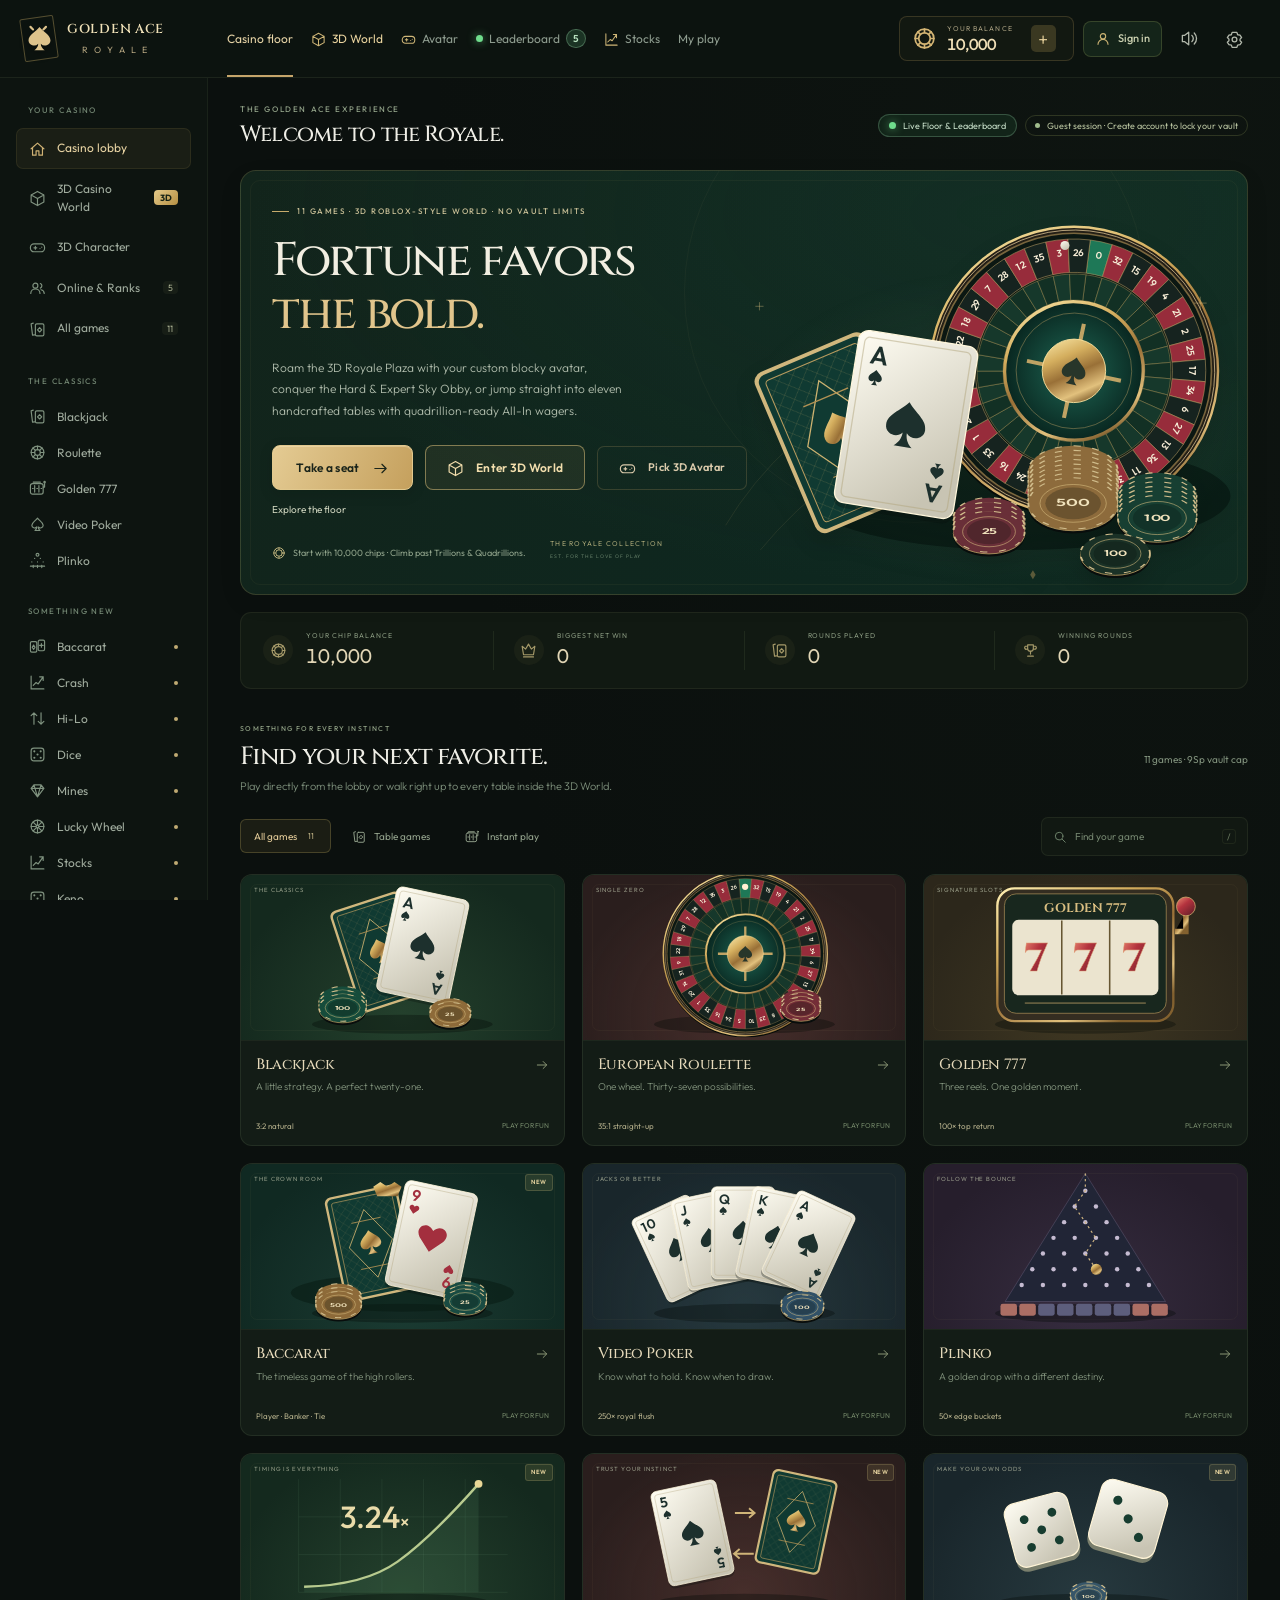
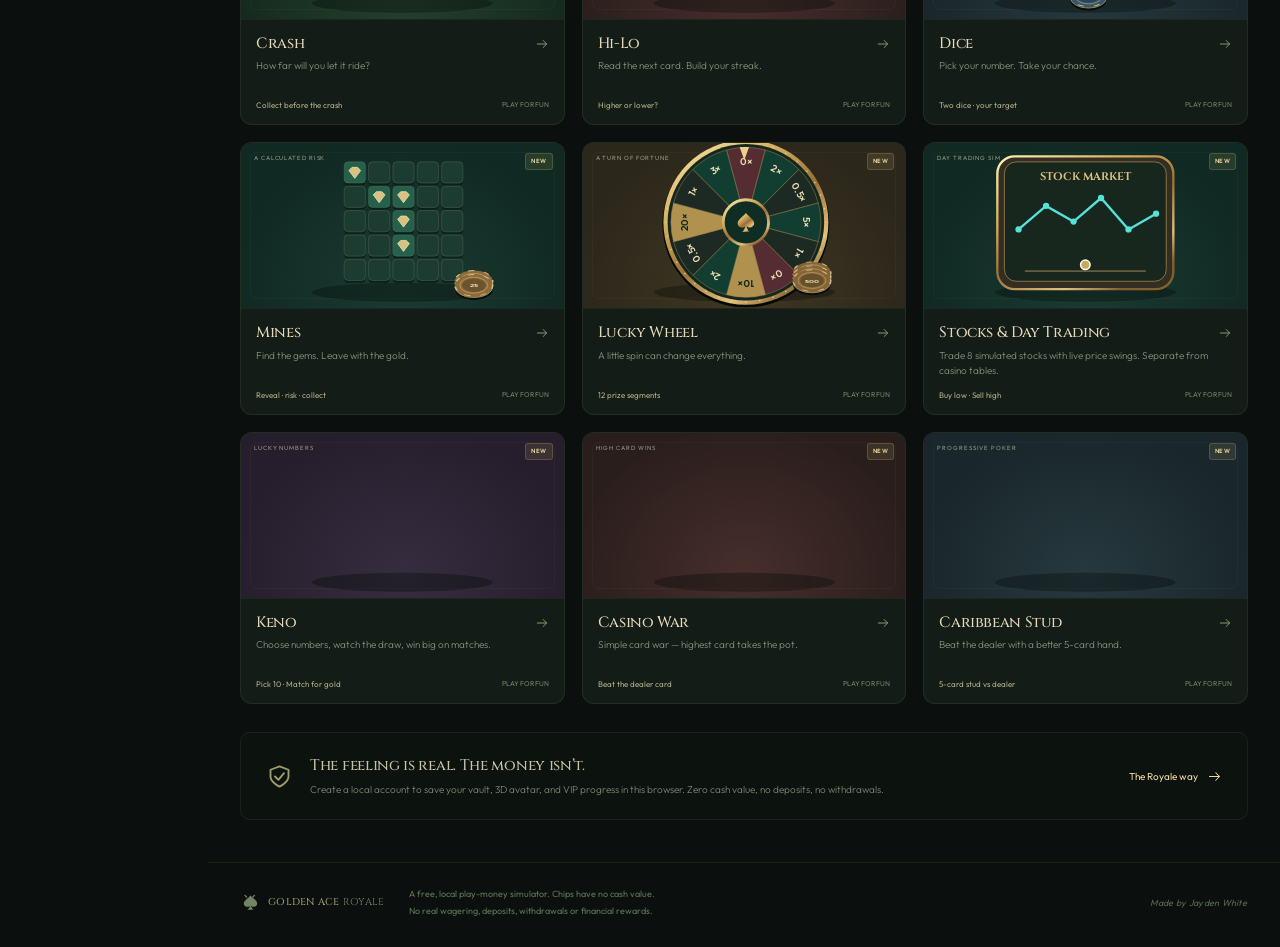
==== commit 5f057c9c: "Fix 3D world roundRect, add Keno/War/Caribbean Stud games, fix stocks sell button - Fix ctx.roundRec" ====
--- a/Golden-Ace-Royale.html
+++ b/Golden-Ace-Royale.html
@@ -657,6 +657,148 @@
 <section id="view-wheel" class="view" aria-label="Lucky Wheel">
 <div class="gamebar"><button class="btn ghost sm" data-view="lobby" data-back-nav><span data-icon="back"></span> Lobby</button><h2>Lucky Wheel<span class="sub">Twelve weighted prize segments (~96.75% RTP) · the pointer decides the prize</span></h2><button class="text-btn rules-trigger" data-rules="wheel"><span data-icon="info"></span> How to play</button></div>
 <div class="game-layout"><div class="stage lucky-stage"><div class="stage-label"><span data-icon="crown"></span> A TURN OF FORTUNE</div><div class="prize-stage" role="img" aria-label="Lucky Wheel with twelve prize segments"><div class="rl-pointer"></div><div id="lw-wheel"></div></div><div class="round-message" id="lw-result" role="status" aria-live="polite">Every spin has a story. Here comes yours.</div><div class="small muted">Segment values are total returns × your stake.</div></div><aside class="panel bet-panel"><span class="eyebrow">GIVE FORTUNE A TURN</span><h3>Round we go.</h3><p class="panel-caption">Choose your stake, spin the wheel, and see where the gold lands.</p><div class="bet-module" id="lw-bet-module"><label for="lw-stake" class="field-label">YOUR STAKE <span>CHIPS</span></label><div class="stake-field"><span data-icon="chip"></span><input id="lw-stake" type="text" inputmode="decimal" value="25" aria-label="Stake in play-money chips"><button type="button" data-adjust="half" aria-label="Halve stake">½</button><button type="button" data-adjust="double" aria-label="Double stake">2×</button><button type="button" data-adjust="max" class="max-inline" aria-label="Bet full balance">MAX</button></div><div class="quick-stakes"><button type="button" data-stake="10">10</button><button type="button" data-stake="25" class="selected">25</button><button type="button" data-stake="100">100</button><button type="button" data-stake="500">500</button><button type="button" data-pct="0.5">50%</button><button type="button" data-allin="true" class="allin-btn">ALL IN</button></div></div><button class="btn full" id="lw-start">Spin the wheel <span data-icon="arrow"></span></button><div class="wheel-prizes"><div><b>20×</b><span>TOP RETURN</span></div><div><b>96.75%</b><span>HOUSE RTP</span></div></div><p class="small muted">Weighted segments keep every stake size fair (~96.75% RTP). A 0× segment loses the stake; 0.5× returns half.</p></aside></div>
+</section>
+
+<!-- ══════════ KENO ══════════ -->
+<section id="view-keno" class="view" aria-label="Keno">
+  <div class="gamebar">
+    <button class="btn ghost sm" data-view="lobby" data-back-nav><span data-icon="back"></span> Lobby</button>
+    <h2>Keno<span class="sub">Pick lucky numbers · 20 drawn · Match for gold</span></h2>
+    <button class="text-btn rules-trigger" data-rules="keno"><span data-icon="info"></span> How to play</button>
+  </div>
+  <div class="game-layout">
+    <div class="table-column">
+      <div class="panel" style="min-height:520px">
+        <span class="eyebrow">LUCKY NUMBER DRAW</span>
+        <h3>Pick Your Numbers</h3>
+        <div id="keno-picks" style="display:grid;grid-template-columns:repeat(10,1fr);gap:6px;margin:10px 0"></div>
+        <div style="margin:10px 0"><span id="keno-pick-count" style="font-size:11px;color:#8ea180">0 numbers picked</span></div>
+        <div class="bet-module" id="keno-bet-module">
+          <label for="keno-stake" class="field-label">YOUR STAKE <span>CHIPS</span></label>
+          <div class="stake-field"><span data-icon="chip"></span><input id="keno-stake" type="text" inputmode="decimal" value="25" aria-label="Stake in play-money chips"><button type="button" data-adjust="max" class="max-inline" aria-label="Bet full balance">MAX</button></div>
+          <div class="chip-rack" id="keno-chips"><button class="chip c10 sel" data-v="10">10</button><button class="chip c25" data-v="25">25</button><button class="chip c100" data-v="100">100</button><button class="chip c500" data-v="500">500</button><button class="chip c1k" data-v="1000">1K</button></div>
+          <div class="classic-bet-tools" id="keno-tools"><label class="sr-only" for="keno-stake-input">Keno custom bet</label><input id="keno-stake-input" class="classic-stake-input" type="text" inputmode="decimal" placeholder="Custom bet"><button type="button" class="mini-bet-btn allin-pill" id="keno-allin" title="Put in all your chips">ALL IN</button></div>
+          <div class="betshow">BET <b id="keno-bet">25</b></div>
+        </div>
+        <button class="btn full" id="keno-draw">Draw Numbers <span data-icon="arrow"></span></button>
+        <div id="keno-result" class="round-message" role="status" aria-live="polite">Pick your numbers and draw.</div>
+      </div>
+    </div>
+    <aside class="panel bet-panel">
+      <span class="eyebrow">KENO PAYTABLE</span>
+      <h3>Picks &amp; Payouts</h3>
+      <div class="payrow"><span>10/10 matches</span><b>1000×</b></div>
+      <div class="payrow"><span>9/10 matches</span><b>100×</b></div>
+      <div class="payrow"><span>8/10 matches</span><b>25×</b></div>
+      <div class="payrow"><span>7/10 matches</span><b>6×</b></div>
+      <div class="payrow"><span>6/10 matches</span><b>3×</b></div>
+      <div class="payrow"><span>5/10 matches</span><b>1×</b></div>
+      <p class="small muted">Payouts scale with how many numbers you pick. More picks = higher potential.</p>
+    </aside>
+  </div>
+</section>
+
+<!-- ══════════ CASINO WAR ══════════ -->
+<section id="view-war" class="view" aria-label="Casino War">
+  <div class="gamebar">
+    <button class="btn ghost sm" data-view="lobby" data-back-nav><span data-icon="back"></span> Lobby</button>
+    <h2>Casino War<span class="sub">Highest card wins · Ace is high · Tie = Go to War</span></h2>
+    <button class="text-btn rules-trigger" data-rules="war"><span data-icon="info"></span> How to play</button>
+  </div>
+  <div class="game-layout">
+    <div class="table-column">
+      <div class="felt war-stage">
+        <div class="hand-label">Dealer <span class="hval" id="war-dealer-val">–</span></div>
+        <div class="cards" id="war-dealer"></div>
+        <div class="felt-text">HIGH CARD WINS · ACE IS HIGH</div>
+        <div role="status" aria-live="polite" class="bj-msg" id="war-msg">Place your bet to begin</div>
+        <div class="cards" id="war-player"></div>
+        <div class="hand-label">You <span class="hval" id="war-player-val">–</span></div>
+      </div>
+      <div class="controls">
+        <div class="chip-rack" id="war-chips">
+          <button class="chip c10" data-v="10">10</button>
+          <button class="chip c25 sel" data-v="25">25</button>
+          <button class="chip c100" data-v="100">100</button>
+          <button class="chip c500" data-v="500">500</button>
+          <button class="chip c1k" data-v="1000">1K</button>
+          <button class="chip c10k" data-v="10000">10K</button>
+        </div>
+        <div class="classic-bet-tools" id="war-tools">
+          <label class="sr-only" for="war-stake-input">War custom bet</label>
+          <input id="war-stake-input" class="classic-stake-input" type="text" inputmode="decimal" placeholder="Custom bet">
+          <button type="button" class="mini-bet-btn allin-pill" id="war-allin" title="Put in all your chips">ALL IN</button>
+        </div>
+        <div class="betshow">BET <b id="war-bet">0</b></div>
+        <button class="btn" id="war-deal">Deal</button>
+        <button class="btn ghost" id="war-go-to-war" disabled>Go to War</button>
+      </div>
+    </div>
+    <aside class="panel bet-panel">
+      <span class="eyebrow">SIMPLE CARD WAR</span>
+      <h3>Beat the Dealer</h3>
+      <p class="panel-caption">Highest card wins. On a tie, go to War for double the stakes.</p>
+      <div class="info-pair"><span>Your card</span><b id="war-your-card">–</b></div>
+      <div class="info-pair"><span>Dealer card</span><b id="war-dealer-card">–</b></div>
+      <p class="small muted">Ace is high. Suits don't matter. War doubles your stake for a showdown.</p>
+    </aside>
+  </div>
+</section>
+
+<!-- ══════════ CARIBBEAN STUD ══════════ -->
+<section id="view-caribbean" class="view" aria-label="Caribbean Stud Poker">
+  <div class="gamebar">
+    <button class="btn ghost sm" data-view="lobby" data-back-nav><span data-icon="back"></span> Lobby</button>
+    <h2>Caribbean Stud<span class="sub">5-card stud vs dealer · Ace-King qualifies</span></h2>
+    <button class="text-btn rules-trigger" data-rules="caribbean"><span data-icon="info"></span> How to play</button>
+  </div>
+  <div class="game-layout">
+    <div class="table-column">
+      <div class="felt baccarat-table">
+        <div class="table-watermark"><span data-icon="crown"></span><span>CARIBBEAN STUD</span></div>
+        <div class="baccarat-hands">
+          <div><div class="hand-label">Dealer <span class="hval" id="cs-dealer-val">–</span></div><div class="cards" id="cs-dealer"></div></div>
+          <div class="baccarat-vs">VS</div>
+          <div><div class="hand-label">You <span class="hval" id="cs-player-val">–</span></div><div class="cards" id="cs-player"></div></div>
+        </div>
+        <div class="round-message" id="cs-result" role="status" aria-live="polite">Place your ante to begin.</div>
+        <div class="felt-text">DEALER QUALIFIES WITH ACE-KING OR BETTER</div>
+      </div>
+      <div class="controls">
+        <div class="chip-rack" id="cs-chips">
+          <button class="chip c10" data-v="10">10</button>
+          <button class="chip c25 sel" data-v="25">25</button>
+          <button class="chip c100" data-v="100">100</button>
+          <button class="chip c500" data-v="500">500</button>
+          <button class="chip c1k" data-v="1000">1K</button>
+          <button class="chip c10k" data-v="10000">10K</button>
+        </div>
+        <div class="classic-bet-tools" id="cs-tools">
+          <label class="sr-only" for="cs-stake-input">Caribbean Stud custom bet</label>
+          <input id="cs-stake-input" class="classic-stake-input" type="text" inputmode="decimal" placeholder="Custom bet">
+          <button type="button" class="mini-bet-btn allin-pill" id="cs-allin" title="Put in all your chips">ALL IN</button>
+        </div>
+        <div class="betshow">ANTE <b id="cs-bet">0</b></div>
+        <button class="btn" id="cs-deal">Deal</button>
+        <button class="btn green" id="cs-raise" disabled>Raise (2×)</button>
+        <button class="btn ghost" id="cs-fold" disabled>Fold</button>
+      </div>
+    </div>
+    <aside class="panel bet-panel">
+      <span class="eyebrow">PROGRESSIVE POKER</span>
+      <h3>Beat the Dealer</h3>
+      <p class="panel-caption">5-card stud poker. Dealer needs Ace-King or better to qualify.</p>
+      <div class="payrow"><span>Royal Flush</span><b>100×</b></div>
+      <div class="payrow"><span>Straight Flush</span><b>50×</b></div>
+      <div class="payrow"><span>Four of a Kind</span><b>20×</b></div>
+      <div class="payrow"><span>Full House</span><b>7×</b></div>
+      <div class="payrow"><span>Flush</span><b>5×</b></div>
+      <div class="payrow"><span>Straight</span><b>4×</b></div>
+      <div class="payrow"><span>Three of a Kind</span><b>3×</b></div>
+      <div class="payrow"><span>Two Pair</span><b>2×</b></div>
+      <p class="small muted">Raise pays according to paytable. Ante pays even money if dealer doesn't qualify.</p>
+    </aside>
+  </div>
 </section>
 
 <!-- ══════════ STOCKS & DAY TRADING ══════════ -->
@@ -1252,7 +1394,10 @@
     {id:'dice',name:'Dice',short:'Dice',icon:'dice',category:'instant',label:'MAKE YOUR OWN ODDS',tag:'Two dice · your target',desc:'Pick your number. Take your chance.',color:'blue',isNew:true},
     {id:'mines',name:'Mines',short:'Mines',icon:'diamond',category:'instant',label:'A CALCULATED RISK',tag:'Reveal · risk · collect',desc:'Find the gems. Leave with the gold.',color:'teal',isNew:true},
     {id:'wheel',name:'Lucky Wheel',short:'Lucky Wheel',icon:'wheel',category:'instant',label:'A TURN OF FORTUNE',tag:'12 prize segments',desc:'A little spin can change everything.',color:'amber',isNew:true},
-    {id:'stocks',name:'Stocks & Day Trading',short:'Stocks',icon:'chart',category:'instant',label:'DAY TRADING SIM',tag:'Buy low · Sell high',desc:'Trade 8 simulated stocks with live price swings. Separate from casino tables.',color:'teal',isNew:true}
+    {id:'stocks',name:'Stocks & Day Trading',short:'Stocks',icon:'chart',category:'instant',label:'DAY TRADING SIM',tag:'Buy low · Sell high',desc:'Trade 8 simulated stocks with live price swings. Separate from casino tables.',color:'teal',isNew:true},
+    {id:'keno',name:'Keno',short:'Keno',icon:'dice',category:'instant',label:'LUCKY NUMBERS',tag:'Pick 10 · Match for gold',desc:'Choose numbers, watch the draw, win big on matches.',color:'plum',isNew:true},
+    {id:'war',name:'Casino War',short:'War',icon:'cards',category:'table',label:'HIGH CARD WINS',tag:'Beat the dealer card',desc:'Simple card war — highest card takes the pot.',color:'burgundy',isNew:true},
+    {id:'caribbean',name:'Caribbean Stud',short:'Caribbean Stud',icon:'spade',category:'table',label:'PROGRESSIVE POKER',tag:'5-card stud vs dealer',desc:'Beat the dealer with a better 5-card hand.',color:'blue',isNew:true}
   ];
 
   /* ─── Simulated Day-Trading Stock Universe ─── */
@@ -2672,6 +2817,7 @@
       p+=chip(271,181,24,'#8d6a39','25',2);
     }
     if(id==='wheel')p=`<g transform="translate(74 -7) scale(.6)">${prizeSvg()}</g><path d="m174 5 6 17 6-17Z" fill="#efce8b"/>${chip(266,175,24,'#866436','500',3)}`;
+    if(id==='stocks')p=`<rect x="68" y="17" width="224" height="169" rx="22" fill="#342d21" stroke="url(#metal)" stroke-width="3"/><rect x="77" y="24" width="206" height="152" rx="15" fill="#18271e" stroke="#9f8552"/><text x="180" y="47" text-anchor="middle" font-family="Cinzel,serif" font-size="14" font-weight="700" fill="#d9be81">STOCK MARKET</text><path d="M95 110 L130 80 L165 100 L200 70 L235 110 L270 90" fill="none" stroke="#56e2d9" stroke-width="3"/><circle cx="95" cy="110" r="4" fill="#56e2d9"/><circle cx="130" cy="80" r="4" fill="#56e2d9"/><circle cx="165" cy="100" r="4" fill="#56e2d9"/><circle cx="200" cy="70" r="4" fill="#56e2d9"/><circle cx="235" cy="110" r="4" fill="#56e2d9"/><circle cx="270" cy="90" r="4" fill="#56e2d9"/><path d="M103 163h154" stroke="#c1a268"/><circle cx="180" cy="155" r="6" fill="#c8a85a" stroke="#fff" stroke-width="2"/>`;
     return `<svg class="game-art" viewBox="0 0 360 210" aria-hidden="true"><ellipse cx="180" cy="190" rx="115" ry="12" fill="#040a07" opacity=".35"/>${p}</svg>`;
   }
   function hero(){return `<svg viewBox="0 0 660 430" class="hero-vector" aria-hidden="true"><defs><radialGradient id="hero-halo"><stop stop-color="#517153" stop-opacity=".24"/><stop offset="1" stop-color="#517153" stop-opacity="0"/></radialGradient></defs><ellipse cx="358" cy="250" rx="280" ry="170" fill="url(#hero-halo)"/><path d="M63 359Q176 170 534 86M101 386Q248 207 594 160" fill="none" stroke="#c8a86a" stroke-opacity=".12"/><ellipse cx="383" cy="327" rx="232" ry="59" fill="#030e0a" opacity=".5"/><g transform="translate(286 28) rotate(12 150 150) scale(.89)">${rouletteSvg()}</g><g transform="translate(114 172) rotate(-23 47 68) scale(1.4)">${card('K','♠',true)}</g><g transform="translate(199 151) rotate(9 47 68) scale(1.4)">${card('A','♠')}</g>${chip(443,335,49,'#8d6b3c','500',8)}${chip(535,351,43,'#173f32','100',6)}${chip(351,366,39,'#692f38','25',4)}${chip(489,390,38,'#1a3126','100',1)}<circle cx="434" cy="53" r="5" fill="url(#ivory)"/><path d="M582 109v14m-7-7h14M100 115v9m-4.5-4.5h9" stroke="#d2b879" stroke-opacity=".45"/><path d="m396 413 3-5 3 5-3 5Z" fill="#a78c54" opacity=".5"/></svg>`;}
@@ -3216,7 +3362,10 @@
     dice:{intro:'Roll two independent six-sided dice. Choose a target 2–12, under or over, and any wager up to ALL IN.',items:['There are 36 equiprobable ordered rolls in normal mode. Equality loses.','Return multiplier is 0.97 ÷ win probability, rounded down to four decimal places.','The final displayed dice always sum to the settled total.']},
     mines:{intro:'Choose a 4×4, 5×5 or 6×6 grid, mine count, and any stake up to ALL IN. Start commits the layout before any click.',items:['Each safe gem increases your return multiplier: 0.97 × C(total, reveals) / C(safe, reveals).','Press C or Collect between reveals to bank your gold. Hitting a mine loses the stake.']},
     wheel:{intro:'Set any stake up to ALL IN and spin the twelve-segment prize wheel.',items:['Clockwise segments: 0, 2, 0.5, 5, 1, 0, 10, 2, 0.5, 20, 1, 3× with house-calibrated casino probability weights (~96.75% RTP).','Values are total returns: 0× loses the stake, 0.5× returns half, 1× returns the stake, 20× returns twenty times the stake.']},
-    stocks:{intro:'Buy and sell shares of 8 simulated companies. Prices tick randomly based on each stock\'s volatility. Buy low, sell high, and grow your portfolio.',items:['Each stock has a base price and volatility. Prices drift up or down over time — check back often for good entry points.','Use Buy to purchase shares (chips are deducted from your balance). Use Sell to liquidate shares (proceeds return to your balance).','Your portfolio value and unrealized P/L update live as prices move. Day P/L shows gains/losses since you opened the app.','All trading is play-money simulation. Stocks and balances persist with your vault.']}
+    stocks:{intro:'Buy and sell shares of 8 simulated companies. Prices tick randomly based on each stock\'s volatility. Buy low, sell high, and grow your portfolio.',items:['Each stock has a base price and volatility. Prices drift up or down over time — check back often for good entry points.','Use Buy to purchase shares (chips are deducted from your balance). Use Sell to liquidate shares (proceeds return to your balance).','Your portfolio value and unrealized P/L update live as prices move. Day P/L shows gains/losses since you opened the app.','All trading is play-money simulation. Stocks and balances persist with your vault.']},
+    keno:{intro:'Pick up to 10 numbers from 1–40, then 20 winning numbers are drawn. Match enough to win.',items:['Choose 1–10 lucky numbers. The more you pick, the higher the potential payout.','20 winning numbers are drawn at random.','Payouts scale with matches: 3+ matches on a 10-spot returns a prize. 10/10 pays the jackpot.','All draws are fair random — no house edge manipulation.']},
+    war:{intro:'Casino War — the simplest card game. You and the dealer each get one card. Highest card wins.',items:['Your card vs dealer card — higher rank wins, Ace is high.','On a tie, you can "Go to War" — place an additional stake and both get another card.','Winning a War pays even money on the war stake.','Tie pays 10:1 if you bet on the tie side.']},
+    caribbean:{intro:'Caribbean Stud Poker — 5-card stud against the dealer. Beat the dealer hand to win.',items:['Place an ante stake. You and the dealer each get 5 cards.','Dealer qualifies with Ace-King or better.','If dealer doesn\'t qualify, you win even money on ante and the raise pushes.','If dealer qualifies and your hand wins, both ante and raise pay according to the paytable.','Progressive jackpot side bet available for strong hands.']}
   };
   function showRules(id){const info=rules[id],game=G.LIBRARY.find(g=>g.id===id);if(!info||!game)return;$('#rulesTitle').textContent=game.name;$('#rulesContent').innerHTML=`<p>${info.intro}</p><ul>${info.items.map(item=>`<li>${item}</li>`).join('')}</ul><p class="rules-note">Play-money only. All × awards are total returns, including your stake. Payouts use exact BigInt cent math up to the 9-septillion vault limit. Developer modifications, if enabled, are explicitly labeled.</p>`;Modal.open('rulesModal');}
 
@@ -3683,7 +3832,8 @@
   }
 
   /* ═══════════ SLOTS ═══════════ */
-  let slBet=25,slBusy=false;
+  let slBet=25,slBusy=false,lastSpinTime=0;
+  const MIN_SPIN_INTERVAL=800;
   const symHTML=s=>`<div class="sym" data-symbol="${s.t}">${G.Art.slotSymbol(s.t)}</div>`;
   function reelHeight(reel){return parseFloat(getComputedStyle(reel.closest('.slot-machine')).getPropertyValue('--sym-h'))||88;}
   function slotInit(){
@@ -3701,8 +3851,12 @@
   window.addEventListener('resize',snapReels);
   const slStakeCtrl=bindClassicStake({prefix:'sl',rackSel:'#sl-chips',betElSel:'#sl-bet',getVal:()=>slBet,setVal:v=>{slBet=v;},isLocked:()=>slBusy});
   $('#sl-spin').addEventListener('click',async()=>{
-    if(slBusy)return;slBusy=true;$('#sl-spin').disabled=true;
+    if(slBusy)return;
+    const now=Date.now();
+    if(now-lastSpinTime<MIN_SPIN_INTERVAL)return;
+    slBusy=true;$('#sl-spin').disabled=true;
     const round=W.begin('slots',slBet);if(!round){slBusy=false;$('#sl-spin').disabled=false;return;}
+    lastSpinTime=now;
     $$('#sl-chips .chip').forEach(ch=>ch.disabled=true);slStakeCtrl.lock(true);
     $('.slot-machine').classList.add('spinning');$('.slot-machine').classList.remove('jackpot');
     const res=$('#sl-result');res.textContent='A golden moment in the making…';res.classList.remove('pop');$$('#view-slots .payrow').forEach(r=>r.classList.remove('hit'));
@@ -3813,6 +3967,41 @@
     }
   });
   G.games.plinko={state:PL,enter:()=>{startPlinko();plStakeCtrl.syncUI();},setup:plSetup,draw:plDraw};
+  /* ═══════════ KENO ═══════════ */
+  const kn={picks:new Set(),drawn:[],busy:false};
+  function knRenderPicks(){const box=$('#keno-picks');if(!box)return;box.innerHTML='';for(let i=1;i<=40;i++){const b=document.createElement('button');b.type='button';b.className='keno-num'+(kn.picks.has(i)?' selected':'');b.textContent=i;b.onclick=()=>{if(kn.busy)return;if(kn.picks.has(i))kn.picks.delete(i);else{if(kn.picks.size>=10)return;kn.picks.add(i);}knRenderPicks();$('#keno-pick-count').textContent=kn.picks.size+' numbers picked';};box.appendChild(b);}};
+  function knDraw(){const nums=[];for(let i=1;i<=40;i++)nums.push(i);for(let i=nums.length-1;i>0;i--){const j=Math.floor(G.RNG.unit()*(i+1));[nums[i],nums[j]]=[nums[j],nums[i]];}kn.drawn=nums.slice(0,20);knRenderDraw();}
+  function knRenderDraw(){const box=$('#keno-picks');if(!box)return;$$('.keno-num',box).forEach(b=>{const n=+b.textContent;b.classList.toggle('hit',kn.drawn.includes(n));});}
+  function knPayout(pickCount,matchCount){if(matchCount<3)return 0;const table={1:{3:3},2:{3:5},3:{3:10,4:25},4:{3:2,4:10,5:50},5:{3:1,4:5,5:50,6:200},6:{3:1,4:3,5:20,6:100,7:500},7:{3:1,4:2,5:10,6:50,7:200,8:1000},8:{4:2,5:5,6:20,7:100,8:500,9:2000},9:{4:1,5:3,6:10,7:50,8:200,9:1000,10:5000},10:{4:0,5:2,6:5,7:10,8:50,9:200,10:1000}};return table[pickCount]?.[matchCount]||0;}
+  function knPickChips(v){const inp=$('#keno-stake-input');inp.value=v;$$('#keno-chips .chip').forEach(x=>{x.classList.toggle('sel',+x.dataset.v===v);x.setAttribute('aria-pressed',String(+x.dataset.v===v));});S.chip();$('#keno-bet').textContent=v;}
+  rackInit('#keno-chips',knPickChips);
+  $('#keno-allin').addEventListener('click',()=>{const max=G.Wallet.maxAffordableStake();if(max<=0){toast('Need at least 10 chips to go All-In.','bad');return;}knPickChips(max);});
+  $('#keno-draw').addEventListener('click',async()=>{if(kn.busy||kn.picks.size===0)return;kn.busy=true;const stake=$('#keno-stake-input').value;const v=G.parseChips(stake);if(!G.Wallet.validStake(v)){toast('Enter a valid stake.','bad');kn.busy=false;return;}const round=W.begin('keno',v);if(!round){kn.busy=false;return;}knDraw();await sleep(600);let matches=0;kn.picks.forEach(p=>{if(kn.drawn.includes(p))matches++;});const payMult=knPayout(kn.picks.size,matches);const r=W.settle(round,payMult,{reason:'keno'});$('#keno-result').textContent=matches>0?`${matches} match${matches!==1?'es':''}! ${payMult}× return.`:'No matches. Try again.';G.feedback(r,payMult>0);kn.busy=false;});
+  G.games.keno={get busy(){return kn.busy;},enter:knRenderPicks,leave:()=>{kn.picks.clear();kn.drawn=[];}};
+
+  /* ═══════════ CASINO WAR ═══════════ */
+  const wr={round:null,busy:false,deck:[],playerCard:null,dealerCard:null,atWar:false};
+  function wrCardEl(c,down=false){const el=document.createElement('div');el.className='card'+(down?' down':'');el.setAttribute('role','img');el.setAttribute('aria-label',down?'Face-down card':`${c.r} of ${G.Art.suitName(c.s)}s`);el.innerHTML=`<div class="card-inner"><div class="face front"><div class="corner tl"><b>${c.r}</b>${G.Art.suit(c.s)}</div><div class="pip">${G.Art.suit(c.s)}</div><div class="corner br"><b>${c.r}</b>${G.Art.suit(c.s)}</div></div><div class="face back"><svg viewBox="0 0 94 136" class="back-art" aria-hidden="true">${G.Art.card('A','♠',true)}</svg></div></div>`;return el;}
+  function wrDeal(){$('#war-player').replaceChildren(wrCardEl(wr.playerCard));$('#war-dealer').replaceChildren(wrCardEl(wr.dealerCard,false));$('#war-player-val').textContent=cardVal(wr.playerCard);$('#war-dealer-val').textContent=cardVal(wr.dealerCard);$('#war-your-card').textContent=wr.playerCard.r;$('#war-dealer-card').textContent=wr.dealerCard.r;}
+  function wrPickChips(v){const inp=$('#war-stake-input');inp.value=v;$$('#war-chips .chip').forEach(x=>{x.classList.toggle('sel',+x.dataset.v===v);x.setAttribute('aria-pressed',String(+x.dataset.v===v));});S.chip();}
+  rackInit('#war-chips',wrPickChips);
+  $('#war-allin').addEventListener('click',()=>{const max=G.Wallet.maxAffordableStake();if(max<=0){toast('Need at least 10 chips to go All-In.','bad');return;}wrPickChips(max);});
+  $('#war-deal').addEventListener('click',async()=>{if(wr.busy)return;const stake=$('#war-stake-input').value;const v=G.parseChips(stake);if(!G.Wallet.validStake(v)){toast('Enter a valid stake.','bad');return;}wr.busy=true;wr.round=W.begin('war',v);if(!wr.round){wr.busy=false;return;}wr.deck=makeDeck();wr.playerCard=wr.deck.pop();wr.dealerCard=wr.deck.pop();wrDeal();await sleep(400);const pv=cardVal(wr.playerCard),dv=cardVal(wr.dealerCard);if(pv>dv){const r=W.settle(wr.round,2,{reason:'war'});$('#war-msg').textContent=`You win! ${wr.playerCard.r} beats ${wr.dealerCard.r}.`;G.feedback(r,true);}else if(dv>pv){const r=W.settle(wr.round,0,{reason:'war'});$('#war-msg').textContent=`Dealer wins. ${wr.dealerCard.r} beats ${wr.playerCard.r}.`;G.feedback(r,false);}else{$('#war-msg').textContent='Tie! Go to War or forfeit.';$('#war-go-to-war').disabled=false;}wr.busy=false;});
+  $('#war-go-to-war').addEventListener('click',async()=>{if(wr.busy||!wr.round)return;wr.busy=true;const round2=W.begin('war',wr.round.stakeCents/100);if(!round2){wr.busy=false;return;}wr.playerCard=wr.deck.pop();wr.dealerCard=wr.deck.pop();wrDeal();await sleep(400);const pv=cardVal(wr.playerCard),dv=cardVal(wr.dealerCard);if(pv>=dv){W.settle(round2,2,{reason:'war'});W.settle(wr.round,2,{reason:'war'});$('#war-msg').textContent='War won!';G.feedback({net:wr.round.stakeCents/100},true);}else{W.settle(round2,0,{reason:'war'});$('#war-msg').textContent='War lost.';G.feedback({net:-wr.round.stakeCents/100},false);}wr.busy=false;wr.atWar=false;$('#war-go-to-war').disabled=true;});
+  G.games.war={get busy(){return wr.busy;},enter:()=>{wr.deck=makeDeck();$('#war-msg').textContent='Place your bet to begin.';$('#war-player').empty();$('#war-dealer').empty();},leave:()=>{wr.round=null;wr.atWar=false;}};
+
+  /* ═══════════ CARIBBEAN STUD ═══════════ */
+  const cs={round:null,busy:false,phase:'bet',playerHand:[],dealerHand:[],raised:false};
+  function csCardEl(c,down=false){return wrCardEl(c,down);}
+  function csRender(){$('#cs-player').replaceChildren(...cs.playerHand.map((c,i)=>csCardEl(c,false)));$('#cs-dealer').replaceChildren(...cs.dealerHand.map((c,i)=>csCardEl(c,i>0)));$('#cs-player-val').textContent=handVal(cs.playerHand);$('#cs-dealer-val').textContent=cs.dealerHand.length?handVal([cs.dealerHand[0]])+' + ?':'–';}
+  function csPickChips(v){const inp=$('#cs-stake-input');inp.value=v;$$('#cs-chips .chip').forEach(x=>{x.classList.toggle('sel',+x.dataset.v===v);x.setAttribute('aria-pressed',String(+x.dataset.v===v));});S.chip();}
+  rackInit('#cs-chips',csPickChips);
+  $('#cs-allin').addEventListener('click',()=>{const max=G.Wallet.maxAffordableStake();if(max<=0){toast('Need at least 10 chips to go All-In.','bad');return;}csPickChips(max);});
+  $('#cs-deal').addEventListener('click',async()=>{if(cs.busy||cs.phase!=='bet')return;const stake=$('#cs-stake-input').value;const v=G.parseChips(stake);if(!G.Wallet.validStake(v)){toast('Enter a valid stake.','bad');return;}cs.busy=true;cs.round=W.begin('caribbean',v);if(!cs.round){cs.busy=false;return;}cs.deck=makeDeck();cs.playerHand=[cs.deck.pop(),cs.deck.pop(),cs.deck.pop(),cs.deck.pop(),cs.deck.pop()];cs.dealerHand=[cs.deck.pop(),cs.deck.pop(),cs.deck.pop(),cs.deck.pop(),cs.deck.pop()];cs.phase='draw';csRender();$('#cs-deal').disabled=true;$('#cs-raise').disabled=false;$('#cs-fold').disabled=false;$('#cs-result').textContent='Your cards are dealt. Raise or fold.';cs.busy=false;});
+  $('#cs-raise').addEventListener('click',async()=>{if(cs.busy||cs.raised)return;cs.busy=true;cs.raised=true;W.extend(cs.round,cs.round.stakeCents/100);cs.dealerHand.forEach((c,i)=>{setTimeout(()=>{$('#cs-dealer').children[i].classList.remove('down');},i*100);});await sleep(600);const pv=handVal(cs.playerHand),dv=handVal(cs.dealerHand);const r=W.settle(cs.round,2,{reason:'caribbean'});$('#cs-result').textContent=`You have ${pv} vs dealer ${dv}. ${pv>dv?'You win!':'Dealer wins.'}`;G.feedback(r,pv>dv);cs.busy=true;cs.phase='done';});
+  $('#cs-fold').addEventListener('click',()=>{if(cs.busy||cs.phase!=='draw')return;W.settle(cs.round,0,{reason:'caribbean fold'});cs.phase='done';cs.busy=true;$('#cs-result').textContent='Folded. Ante lost.';$('#cs-deal').disabled=false;$('#cs-raise').disabled=true;$('#cs-fold').disabled=true;});
+  G.games.caribbean={get busy(){return cs.busy;},enter:()=>{cs.phase='bet';cs.raised=false;cs.playerHand=[];cs.dealerHand=[];$('#cs-player').empty();$('#cs-dealer').empty();$('#cs-deal').disabled=false;$('#cs-raise').disabled=true;$('#cs-fold').disabled=true;$('#cs-result').textContent='Place your ante to begin.';},leave:()=>{cs.round=null;}};
+
   G.on('wallet-reset',()=>{bjResetTable();rlClear();});
   G.hooks.originalInit=()=>{
     buildWheel();buildBoard();rlTotals();$('#rl-result').textContent='Place your chips or tap ALL to spin your stack.';slotInit();bjResetTable();vpButtons();
@@ -3821,6 +4010,7 @@
     const keys=['7','diamond','bell','BAR','cherry','lemon','two7','pair'];$$('#view-slots .payrow').forEach((row,i)=>row.dataset.k=keys[i]);
     $$('[data-pay-symbol]').forEach(el=>el.innerHTML=Array(3).fill(G.Art.slotSymbol(el.dataset.paySymbol)).join(''));
     plSetup();plDraw();document.fonts.ready.then(plDraw);
+    knRenderPicks();
   };
 })(window.GAR);
 
@@ -4257,6 +4447,23 @@
     {idx:[3,2,6,7], side:'+y', shade:1.0, top:true},   // top
     {idx:[4,5,1,0], side:'-y', shade:0.30, top:false}  // bottom
   ];
+
+  /* Rounded rectangle — compatible replacement for ctx.roundRect */
+  function roundRect(ctx, x, y, w, h, r){
+    if(typeof ctx.roundRect==='function'){ctx.roundRect(x,y,w,h,r);return;}
+    r=Math.min(r,w/2,h/2);
+    ctx.beginPath();
+    ctx.moveTo(x+r,y);
+    ctx.lineTo(x+w-r,y);
+    ctx.quadraticCurveTo(x+w,y,x+w,y+r);
+    ctx.lineTo(x+w,y+h-r);
+    ctx.quadraticCurveTo(x+w,y+h,x+w-r,y+h);
+    ctx.lineTo(x+r,y+h);
+    ctx.quadraticCurveTo(x,y+h,x,y+h-r);
+    ctx.lineTo(x,y+r);
+    ctx.quadraticCurveTo(x,y,x+r,y);
+    ctx.closePath();
+  }
 
   function clipNear(pts, nearZ=0.32){
     const out = [];
@@ -5216,13 +5423,12 @@
       const tw2 = ctx.measureText(b.sub).width;
       const bw = Math.max(tw1, tw2) + padX * 2;
       const bx = b.x - bw*0.5, by = b.y - boxH*0.5;
-      ctx.fillStyle = b.active ? 'rgba(32, 48, 28, 0.94)' : 'rgba(10, 20, 14, 0.82)';
-      ctx.strokeStyle = b.active ? '#f3d98b' : 'rgba(206, 181, 116, 0.42)';
-      ctx.lineWidth = b.active ? 1.6 : 1;
-      ctx.beginPath();
-      ctx.roundRect(bx, by, bw, boxH, 6*scale);
-      ctx.fill();
-      ctx.stroke();
+    ctx.fillStyle = b.active ? 'rgba(32, 48, 28, 0.94)' : 'rgba(10, 20, 14, 0.82)';
+    ctx.strokeStyle = b.active ? '#f3d98b' : 'rgba(206, 181, 116, 0.42)';
+    ctx.lineWidth = b.active ? 1.6 : 1;
+    roundRect(ctx, bx, by, bw, boxH, 6*scale);
+    ctx.fill();
+    ctx.stroke();
       ctx.fillStyle = b.color;
       ctx.font = `600 ${Math.round(11*scale)}px Outfit, sans-serif`;
       ctx.fillText(b.title, b.x, by + 13*scale);
@@ -5727,7 +5933,7 @@
     const res=G.Wallet.buyStock(sym,amt);
     if(res.ok){S.chip();toast(res.message,'good');if(G.currentView==='stocks'){renderStocks();renderStocksPortfolio();}}else toast(res.message,'bad');
   });
-  $('#stocksQuickBuy')?.addEventListener('click',()=>{
+  $('#stocksQuickSell')?.addEventListener('click',()=>{
     const sel=$('#stocksSymbol');const inp=$('#stocksShares');if(!sel||!inp)return;
     const sym=sel.value;const amt=inp.value;
     const res=G.Wallet.sellStock(sym,amt);
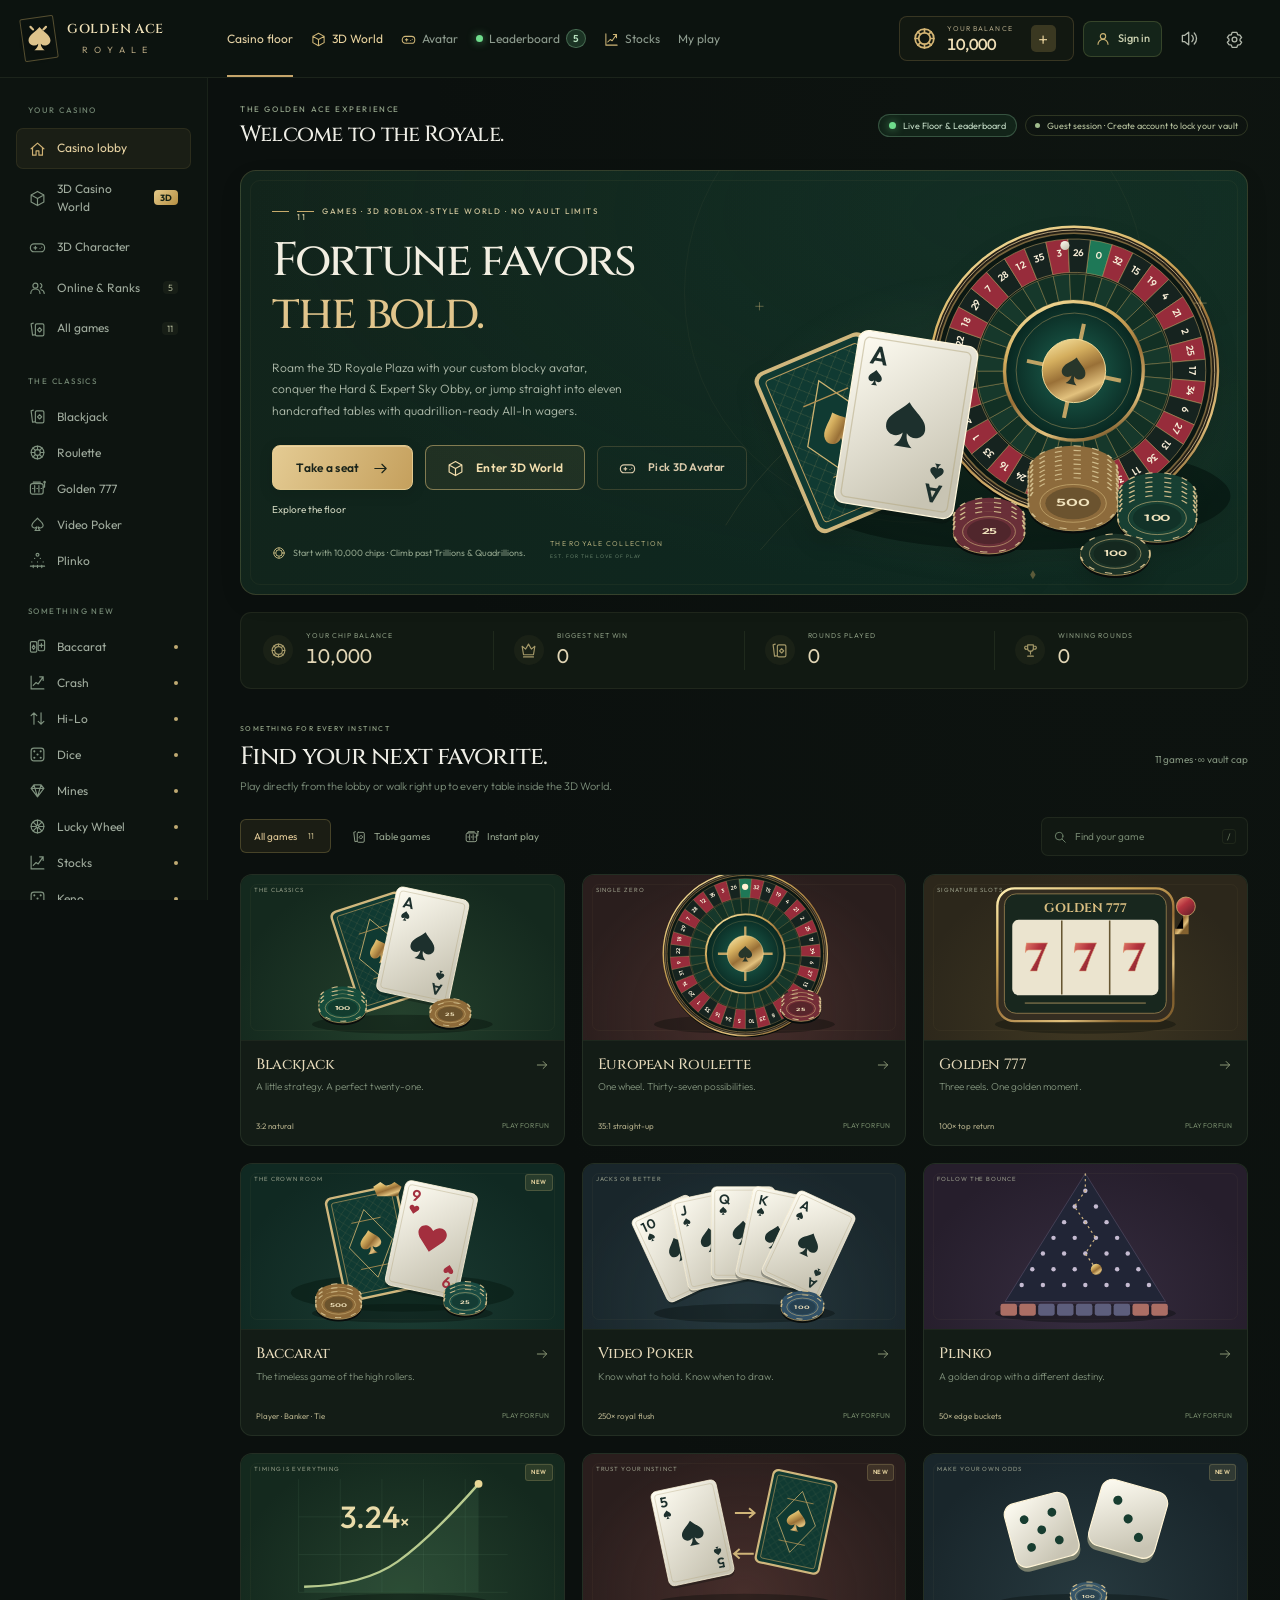
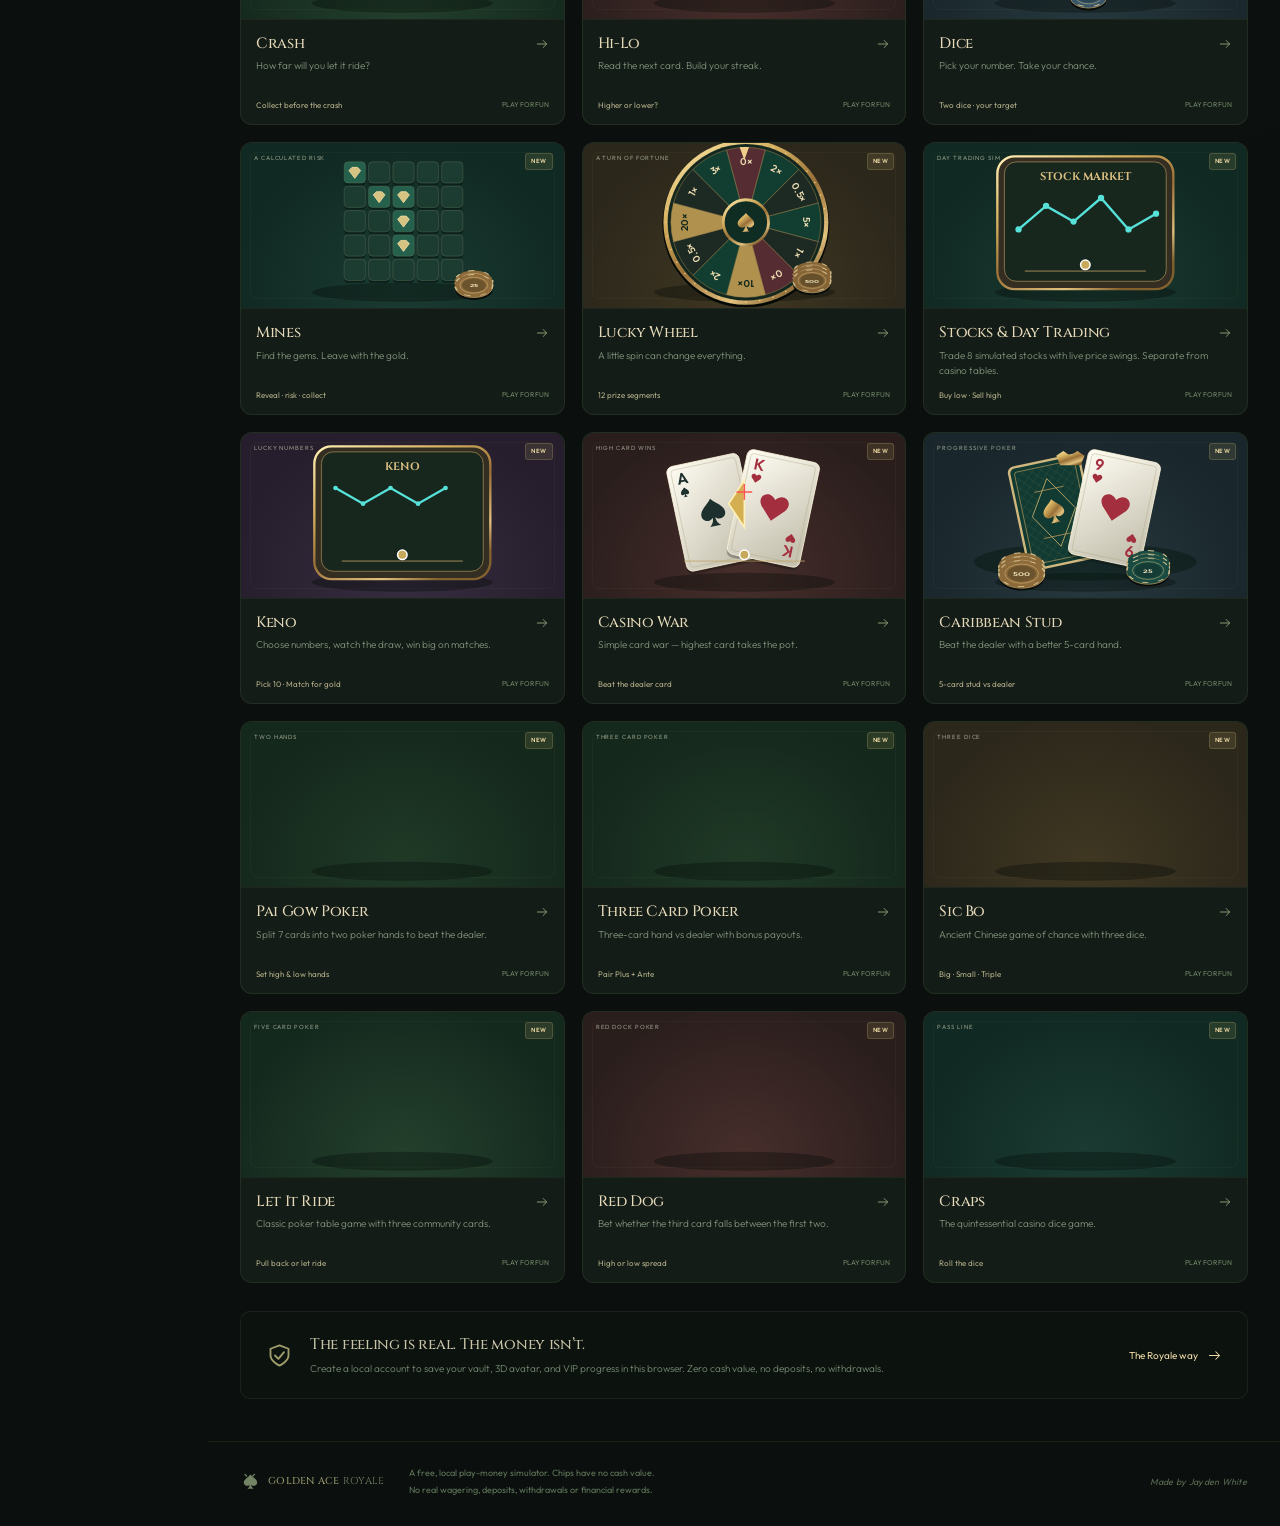
==== commit 09a93459: "Major feature expansion: stocks, casino games, 3D world, admin panel - Infinite money cap: all caps " ====
--- a/Golden-Ace-Royale.html
+++ b/Golden-Ace-Royale.html
@@ -373,10 +373,10 @@
 </style></head><body>
 <a class="skip-link" href="#main">Skip to casino floor</a>
 <header class="topbar"><button class="icon-btn mobile-menu" id="menuBtn" aria-label="Open game navigation" aria-expanded="false"><span data-icon="menu"></span></button><button class="brand" data-view="lobby" aria-label="Golden Ace Royale lobby"><span class="brand-suit" data-icon="logo"></span><span class="brand-name">GOLDEN ACE<em>R O Y A L E</em></span></button><nav class="topnav" aria-label="Main navigation"><button class="active" data-view="lobby">Casino floor</button><button class="world-nav-btn" data-view="world"><span data-icon="cube"></span> 3D World</button><button data-open="characterModal"><span data-icon="gamepad"></span> Avatar</button><button class="live-nav-btn" data-open="leaderboardModal"><i class="live-dot-pulse"></i> Leaderboard <b id="liveOnlineCount">1</b></button><button data-view="stocks"><span data-icon="chart"></span> Stocks</button><button data-open="statsModal">My play</button></nav><div class="top-actions"><span class="play-money-label"><i></i> PLAY-MONEY ONLY</span><div class="wallet"><span class="wallet-icon" data-icon="chip"></span><div><span class="wallet-label">YOUR BALANCE</span><b id="balance" aria-live="polite">10,000</b></div><button class="wallet-plus" data-open="rewardsModal" aria-label="Complimentary chips &amp; daily bonus">+</button></div><button id="freeChipsBtn" class="btn sm hidden">+ Free chips</button><button id="accountBtn" class="account-pill" data-open="accountModal" aria-label="Player account" title="Sign in or manage your account"><span data-icon="user"></span><span id="accountBtnText">Sign in</span></button><button id="soundBtn" class="icon-btn" aria-label="Mute sound" title="Mute sound"><span data-icon="sound"></span></button><button id="settingsBtn" class="icon-btn" data-open="settingsModal" aria-label="Settings" title="Settings"><span data-icon="settings"></span></button></div></header>
-<div class="nav-backdrop hidden" id="navBackdrop"></div><aside class="sidebar" id="sidebar" aria-label="Casino game navigation"><div class="sidebar-top"><span class="nav-label">YOUR CASINO</span><button class="side-link active" data-view="lobby"><span data-icon="lobby"></span><span>Casino lobby</span></button><button class="side-link world-side-link" data-view="world"><span data-icon="cube"></span><span>3D Casino World</span><small class="gold-pill">3D</small></button><button class="side-link" data-open="characterModal"><span data-icon="gamepad"></span><span>3D Character</span></button><button class="side-link" data-open="leaderboardModal"><span data-icon="users"></span><span>Online &amp; Ranks</span><small id="sidePlayerCount">1 live</small></button><button class="side-link" data-action="browse"><span data-icon="cards"></span><span>All games</span><small>11</small></button><button class="side-link mobile-record" data-open="statsModal"><span data-icon="stats"></span><span>My play</span></button></div><div class="sidebar-group"><span class="nav-label">THE CLASSICS</span><div id="classic-nav"></div></div><div class="sidebar-group"><span class="nav-label">SOMETHING NEW</span><div id="new-nav"></div></div><div class="sidebar-bottom"><button class="complimentary" data-open="rewardsModal"><span data-icon="gift"></span><span>On the house<small>Daily bonus &amp; free chips</small></span><span data-icon="arrow"></span></button><div class="sidebar-promise"><span data-icon="shield"></span><p>All the thrill.<br><b>None of the real-money risk.</b></p></div></div></aside>
+<div class="nav-backdrop hidden" id="navBackdrop"></div><aside class="sidebar" id="sidebar" aria-label="Casino game navigation"><div class="sidebar-top"><span class="nav-label">YOUR CASINO</span><button class="side-link active" data-view="lobby"><span data-icon="lobby"></span><span>Casino lobby</span></button><button class="side-link world-side-link" data-view="world"><span data-icon="cube"></span><span>3D Casino World</span><small class="gold-pill">3D</small></button><button class="side-link" data-open="characterModal"><span data-icon="gamepad"></span><span>3D Character</span></button><button class="side-link" data-open="leaderboardModal"><span data-icon="users"></span><span>Online &amp; Ranks</span><small id="sidePlayerCount">1 live</small></button><button class="side-link" data-action="browse"><span data-icon="cards"></span><span>All games</span><small id="sidebarGameCount">11</small></button><button class="side-link mobile-record" data-open="statsModal"><span data-icon="stats"></span><span>My play</span></button></div><div class="sidebar-group"><span class="nav-label">THE CLASSICS</span><div id="classic-nav"></div></div><div class="sidebar-group"><span class="nav-label">SOMETHING NEW</span><div id="new-nav"></div></div><div class="sidebar-bottom"><button class="complimentary" data-open="rewardsModal"><span data-icon="gift"></span><span>On the house<small>Daily bonus &amp; free chips</small></span><span data-icon="arrow"></span></button><div class="sidebar-promise"><span data-icon="shield"></span><p>All the thrill.<br><b>None of the real-money risk.</b></p></div></div></aside>
 <main id="main" tabindex="-1"><div class="demo-banner hidden" id="demoBanner" role="status"><span data-icon="info"></span><span>Local demo: modified outcomes or rewards are enabled.</span><button id="demoDetails" class="text-btn">Details</button></div><div class="inplay-bar hidden" id="inplayBar"><span data-icon="clock"></span><span id="inplayText"></span><button class="text-btn" id="returnToRound">Return to game <span data-icon="arrow"></span></button></div>
-<section id="view-lobby" class="view active" aria-label="Casino lobby"><div class="lobby-heading"><div><div class="eyebrow">THE GOLDEN ACE EXPERIENCE</div><h2 id="lobbyWelcome">Welcome to the Royale.</h2></div><div class="lobby-pills"><button type="button" class="local-label live-floor-chip" data-open="leaderboardModal"><i class="live-dot-pulse"></i> <span>Live Floor &amp; Leaderboard</span></button><button type="button" class="local-label local-account-chip" data-open="accountModal"><span class="status-dot"></span> <span id="lobbyAccountStatus">Guest session · Create account to lock your vault</span></button></div></div><div class="hero"><div class="hero-copy"><div class="hero-kicker"><span></span> 11 GAMES · 3D ROBLOX-STYLE WORLD · NO VAULT LIMITS</div><h1>Fortune favors<br><em>the bold.</em></h1><p>Roam the 3D Royale Plaza with your custom blocky avatar, conquer the Hard &amp; Expert Sky Obby, or jump straight into eleven handcrafted tables with quadrillion-ready All-In wagers.</p><div class="hero-cta"><button class="btn" data-view="blackjack">Take a seat <span data-icon="arrow"></span></button><button class="btn ghost world-hero-btn" data-view="world"><span data-icon="cube"></span> Enter 3D World</button><button class="btn ghost sm" data-open="characterModal"><span data-icon="gamepad"></span> Pick 3D Avatar</button><button class="hero-browse text-btn" data-action="browse">Explore the floor</button></div><div class="hero-foot"><div class="hero-note"><span data-icon="chip"></span> Start with 10,000 chips · Climb past Trillions &amp; Quadrillions.</div><span class="hero-edition">THE ROYALE COLLECTION <span>EST. FOR THE LOVE OF PLAY</span></span></div></div><div class="hero-art" id="hero-art"></div></div><div class="stats"><div class="stat"><span class="stat-icon" data-icon="chip"></span><div><span>YOUR CHIP BALANCE</span><b id="statBal">10,000</b></div></div><div class="stat"><span class="stat-icon" data-icon="crown"></span><div><span>BIGGEST NET WIN</span><b id="statWin">0</b></div></div><div class="stat"><span class="stat-icon" data-icon="cards"></span><div><span>ROUNDS PLAYED</span><b id="statPlays">0</b></div></div><div class="stat"><span class="stat-icon" data-icon="trophy"></span><div><span id="statVipLabel">WINNING ROUNDS</span><b id="statWins">0</b></div></div><button class="text-btn session-link" data-open="statsModal">Your record <span data-icon="arrow"></span></button></div>
-<div class="library-heading" id="games"><div><span class="eyebrow">SOMETHING FOR EVERY INSTINCT</span><h2 class="sec-title">Find your next favorite.</h2><p class="sec-sub">Play directly from the lobby or walk right up to every table inside the 3D World.</p></div><span class="collection-count">11 games · 9Sp vault cap</span></div><div class="library-controls"><div class="category-tabs" id="gameFilters" role="group" aria-label="Filter games"><button class="selected" data-filter="all">All games <span>11</span></button><button data-filter="table"><span data-icon="cards"></span> Table games</button><button data-filter="instant"><span data-icon="slots"></span> Instant play</button></div><label class="game-search"><span data-icon="search"></span><input type="search" id="gameSearch" placeholder="Find your game" aria-label="Search games"><span class="search-key">/</span></label></div><div class="ggrid" id="gameGrid"></div><div id="noGames" class="empty-state hidden">No tables match that search. Try another game name.</div><div class="house-note"><span class="house-note-icon" data-icon="shield"></span><div><h3>The feeling is real. The money isn’t.</h3><p>Create a local account to save your vault, 3D avatar, and VIP progress in this browser. Zero cash value, no deposits, no withdrawals.</p></div><button class="text-btn" data-open="aboutModal">The Royale way <span data-icon="arrow"></span></button></div></section>
+<section id="view-lobby" class="view active" aria-label="Casino lobby"><div class="lobby-heading"><div><div class="eyebrow">THE GOLDEN ACE EXPERIENCE</div><h2 id="lobbyWelcome">Welcome to the Royale.</h2></div><div class="lobby-pills"><button type="button" class="local-label live-floor-chip" data-open="leaderboardModal"><i class="live-dot-pulse"></i> <span>Live Floor &amp; Leaderboard</span></button><button type="button" class="local-label local-account-chip" data-open="accountModal"><span class="status-dot"></span> <span id="lobbyAccountStatus">Guest session · Create account to lock your vault</span></button></div></div><div class="hero"><div class="hero-copy"><div class="hero-kicker"><span></span> <span id="heroGameCount">11</span> GAMES · 3D ROBLOX-STYLE WORLD · NO VAULT LIMITS</div><h1>Fortune favors<br><em>the bold.</em></h1><p>Roam the 3D Royale Plaza with your custom blocky avatar, conquer the Hard &amp; Expert Sky Obby, or jump straight into <span id="heroGameText">eleven</span> handcrafted tables with quadrillion-ready All-In wagers.</p><div class="hero-cta"><button class="btn" data-view="blackjack">Take a seat <span data-icon="arrow"></span></button><button class="btn ghost world-hero-btn" data-view="world"><span data-icon="cube"></span> Enter 3D World</button><button class="btn ghost sm" data-open="characterModal"><span data-icon="gamepad"></span> Pick 3D Avatar</button><button class="hero-browse text-btn" data-action="browse">Explore the floor</button></div><div class="hero-foot"><div class="hero-note"><span data-icon="chip"></span> Start with 10,000 chips · Climb past Trillions &amp; Quadrillions.</div><span class="hero-edition">THE ROYALE COLLECTION <span>EST. FOR THE LOVE OF PLAY</span></span></div></div><div class="hero-art" id="hero-art"></div></div><div class="stats"><div class="stat"><span class="stat-icon" data-icon="chip"></span><div><span>YOUR CHIP BALANCE</span><b id="statBal">10,000</b></div></div><div class="stat"><span class="stat-icon" data-icon="crown"></span><div><span>BIGGEST NET WIN</span><b id="statWin">0</b></div></div><div class="stat"><span class="stat-icon" data-icon="cards"></span><div><span>ROUNDS PLAYED</span><b id="statPlays">0</b></div></div><div class="stat"><span class="stat-icon" data-icon="trophy"></span><div><span id="statVipLabel">WINNING ROUNDS</span><b id="statWins">0</b></div></div><button class="text-btn session-link" data-open="statsModal">Your record <span data-icon="arrow"></span></button></div>
+<div class="library-heading" id="games"><div><span class="eyebrow">SOMETHING FOR EVERY INSTINCT</span><h2 class="sec-title">Find your next favorite.</h2><p class="sec-sub">Play directly from the lobby or walk right up to every table inside the 3D World.</p></div><span class="collection-count" id="collectionCount">11 games · ∞ vault cap</span></div><div class="library-controls"><div class="category-tabs" id="gameFilters" role="group" aria-label="Filter games"><button class="selected" data-filter="all">All games <span id="filterAllCount">11</span></button><button data-filter="table"><span data-icon="cards"></span> Table games</button><button data-filter="instant"><span data-icon="slots"></span> Instant play</button></div><label class="game-search"><span data-icon="search"></span><input type="search" id="gameSearch" placeholder="Find your game" aria-label="Search games"><span class="search-key">/</span></label></div><div class="ggrid" id="gameGrid"></div><div id="noGames" class="empty-state hidden">No tables match that search. Try another game name.</div><div class="house-note"><span class="house-note-icon" data-icon="shield"></span><div><h3>The feeling is real. The money isn’t.</h3><p>Create a local account to save your vault, 3D avatar, and VIP progress in this browser. Zero cash value, no deposits, no withdrawals.</p></div><button class="text-btn" data-open="aboutModal">The Royale way <span data-icon="arrow"></span></button></div></section>
 
 <!-- ══════════ 3D ROBLOX-STYLE CASINO WORLD & SKY OBBY ══════════ -->
 <section id="view-world" class="view" aria-label="3D Casino World">
@@ -801,6 +801,239 @@
   </div>
 </section>
 
+<!-- ══════════ PAI GOW POKER ══════════ -->
+<section id="view-paigow" class="view" aria-label="Pai Gow Poker">
+  <div class="gamebar">
+    <button class="btn ghost sm" data-view="lobby" data-back-nav><span data-icon="back"></span> Lobby</button>
+    <h2>Pai Gow Poker<span class="sub">Set high & low hands · 7 cards vs dealer</span></h2>
+    <button class="text-btn rules-trigger" data-rules="paigow"><span data-icon="info"></span> How to play</button>
+  </div>
+  <div class="game-layout">
+    <div class="table-column">
+      <div class="panel" style="min-height:520px">
+        <span class="eyebrow">TWO-HAND POKER</span>
+        <h3>Set Your Hands</h3>
+        <div id="paigow-cards" style="display:flex;gap:8px;margin:12px 0;flex-wrap:wrap"></div>
+        <div class="bet-module" id="paigow-bet-module">
+          <label for="paigow-stake" class="field-label">YOUR STAKE <span>CHIPS</span></label>
+          <div class="stake-field"><span data-icon="chip"></span><input id="paigow-stake" type="text" inputmode="decimal" value="25" aria-label="Stake in play-money chips"><button type="button" data-adjust="max" class="max-inline" aria-label="Bet full balance">MAX</button></div>
+          <div class="chip-rack" id="paigow-chips"><button class="chip c10 sel" data-v="10">10</button><button class="chip c25" data-v="25">25</button><button class="chip c100" data-v="100">100</button><button class="chip c500" data-v="500">500</button><button class="chip c1k" data-v="1000">1K</button></div>
+          <div class="classic-bet-tools" id="paigow-tools"><label class="sr-only" for="paigow-stake-input">Pai Gow custom bet</label><input id="paigow-stake-input" class="classic-stake-input" type="text" inputmode="decimal" placeholder="Custom bet"><button type="button" class="mini-bet-btn allin-pill" id="paigow-allin" title="Put in all your chips">ALL IN</button></div>
+          <div class="betshow">BET <b id="paigow-bet">25</b></div>
+        </div>
+        <button class="btn full" id="paigow-deal">Deal 7 Cards <span data-icon="arrow"></span></button>
+        <div id="paigow-result" class="round-message" role="status" aria-live="polite">Place your bet and deal.</div>
+      </div>
+    </div>
+    <aside class="panel bet-panel">
+      <span class="eyebrow">PAI GOW PAYTABLE</span>
+      <h3>Winning Combinations</h3>
+      <div class="payrow"><span>Five Aces</span><b>100×</b></div>
+      <div class="payrow"><span>Royal Flush</span><b>50×</b></div>
+      <div class="payrow"><span>Straight Flush</span><b>25×</b></div>
+      <div class="payrow"><span>Four of a Kind</span><b>10×</b></div>
+      <div class="payrow"><span>Full House</span><b>5×</b></div>
+      <div class="payrow"><span>Flush</span><b>4×</b></div>
+      <div class="payrow"><span>Straight</span><b>3×</b></div>
+      <div class="payrow"><span>Three of a Kind</span><b>2×</b></div>
+      <div class="payrow"><span>Two Pair</span><b>1.5×</b></div>
+      <p class="small muted">Set a 5-card high hand and 2-card low hand. Both must beat the dealer to win.</p>
+    </aside>
+  </div>
+</section>
+
+<!-- ══════════ THREE CARD POKER ══════════ -->
+<section id="view-threecard" class="view" aria-label="Three Card Poker">
+  <div class="gamebar">
+    <button class="btn ghost sm" data-view="lobby" data-back-nav><span data-icon="back"></span> Lobby</button>
+    <h2>3 Card Poker<span class="sub">Pair Plus + Ante · 3 cards vs dealer</span></h2>
+    <button class="text-btn rules-trigger" data-rules="threecard"><span data-icon="info"></span> How to play</button>
+  </div>
+  <div class="game-layout">
+    <div class="table-column">
+      <div class="panel" style="min-height:520px">
+        <span class="eyebrow">THREE-CARD SHOWDOWN</span>
+        <h3>Place Your Bet</h3>
+        <div id="threecard-cards" style="display:flex;gap:8px;margin:12px 0"></div>
+        <div class="bet-module" id="threecard-bet-module">
+          <label for="threecard-stake" class="field-label">YOUR STAKE <span>CHIPS</span></label>
+          <div class="stake-field"><span data-icon="chip"></span><input id="threecard-stake" type="text" inputmode="decimal" value="25" aria-label="Stake in play-money chips"><button type="button" data-adjust="max" class="max-inline" aria-label="Bet full balance">MAX</button></div>
+          <div class="chip-rack" id="threecard-chips"><button class="chip c10 sel" data-v="10">10</button><button class="chip c25" data-v="25">25</button><button class="chip c100" data-v="100">100</button><button class="chip c500" data-v="500">500</button><button class="chip c1k" data-v="1000">1K</button></div>
+          <div class="classic-bet-tools" id="threecard-tools"><label class="sr-only" for="threecard-stake-input">3 Card custom bet</label><input id="threecard-stake-input" class="classic-stake-input" type="text" inputmode="decimal" placeholder="Custom bet"><button type="button" class="mini-bet-btn allin-pill" id="threecard-allin" title="Put in all your chips">ALL IN</button></div>
+          <div class="betshow">BET <b id="threecard-bet">25</b></div>
+        </div>
+        <button class="btn full" id="threecard-deal">Deal Cards <span data-icon="arrow"></span></button>
+        <div id="threecard-result" class="round-message" role="status" aria-live="polite">Place your bet and deal.</div>
+      </div>
+    </div>
+    <aside class="panel bet-panel">
+      <span class="eyebrow">3 CARD PAYTABLE</span>
+      <h3>Pair Plus Payouts</h3>
+      <div class="payrow"><span>Mini Royal</span><b>200×</b></div>
+      <div class="payrow"><span>Straight Flush</span><b>40×</b></div>
+      <div class="payrow"><span>Three of a Kind</span><b>30×</b></div>
+      <div class="payrow"><span>Straight</span><b>6×</b></div>
+      <div class="payrow"><span>Flush</span><b>4×</b></div>
+      <div class="payrow"><span>Pair</span><b>1×</b></div>
+      <p class="small muted">Beat the dealer's 3-card hand. Dealer must qualify with Queen-high or better.</p>
+    </aside>
+  </div>
+</section>
+
+<!-- ══════════ SIC BO ══════════ -->
+<section id="view-sicbo" class="view" aria-label="Sic Bo">
+  <div class="gamebar">
+    <button class="btn ghost sm" data-view="lobby" data-back-nav><span data-icon="back"></span> Lobby</button>
+    <h2>Sic Bo<span class="sub">Three dice · Big · Small · Triple</span></h2>
+    <button class="text-btn rules-trigger" data-rules="sicbo"><span data-icon="info"></span> How to play</button>
+  </div>
+  <div class="game-layout">
+    <div class="table-column">
+      <div class="panel" style="min-height:520px">
+        <span class="eyebrow">ANCIENT DICE GAME</span>
+        <h3>Roll the Dice</h3>
+        <div id="sicbo-dice" style="display:flex;gap:10px;margin:12px 0;justify-content:center"></div>
+        <div class="bet-module" id="sicbo-bet-module">
+          <label for="sicbo-stake" class="field-label">YOUR STAKE <span>CHIPS</span></label>
+          <div class="stake-field"><span data-icon="chip"></span><input id="sicbo-stake" type="text" inputmode="decimal" value="25" aria-label="Stake in play-money chips"><button type="button" data-adjust="max" class="max-inline" aria-label="Bet full balance">MAX</button></div>
+          <div class="chip-rack" id="sicbo-chips"><button class="chip c10 sel" data-v="10">10</button><button class="chip c25" data-v="25">25</button><button class="chip c100" data-v="100">100</button><button class="chip c500" data-v="500">500</button><button class="chip c1k" data-v="1000">1K</button></div>
+          <div class="classic-bet-tools" id="sicbo-tools"><label class="sr-only" for="sicbo-stake-input">Sic Bo custom bet</label><input id="sicbo-stake-input" class="classic-stake-input" type="text" inputmode="decimal" placeholder="Custom bet"><button type="button" class="mini-bet-btn allin-pill" id="sicbo-allin" title="Put in all your chips">ALL IN</button></div>
+          <div class="betshow">BET <b id="sicbo-bet">25</b></div>
+        </div>
+        <button class="btn full" id="sicbo-roll">Roll Three Dice <span data-icon="arrow"></span></button>
+        <div id="sicbo-result" class="round-message" role="status" aria-live="polite">Place your bet and roll.</div>
+      </div>
+    </div>
+    <aside class="panel bet-panel">
+      <span class="eyebrow">SIC BO PAYOUTS</span>
+      <h3>Bet Types</h3>
+      <div class="payrow"><span>Big (11-17)</span><b>1×</b></div>
+      <div class="payrow"><span>Small (4-10)</span><b>1×</b></div>
+      <div class="payrow"><span>Specific Triple</span><b>180×</b></div>
+      <div class="payrow"><span>Any Triple</span><b>30×</b></div>
+      <div class="payrow"><span>Three Dice Total 4/17</span><b>60×</b></div>
+      <div class="payrow"><span>Three Dice Total 5/16</span><b>30×</b></div>
+      <p class="small muted">Bet on the outcome of three dice. Big = 11-17, Small = 4-10, Triples pay highest.</p>
+    </aside>
+  </div>
+</section>
+
+<!-- ══════════ LET IT RIDE ══════════ -->
+<section id="view-letitride" class="view" aria-label="Let It Ride">
+  <div class="gamebar">
+    <button class="btn ghost sm" data-view="lobby" data-back-nav><span data-icon="back"></span> Lobby</button>
+    <h2>Let It Ride<span class="sub">Five-card poker · Pull back or let ride</span></h2>
+    <button class="text-btn rules-trigger" data-rules="letitride"><span data-icon="info"></span> How to play</button>
+  </div>
+  <div class="game-layout">
+    <div class="table-column">
+      <div class="panel" style="min-height:520px">
+        <span class="eyebrow">LET IT RIDE POKER</span>
+        <h3>Three Cards + Two Community</span>
+        <div id="letitride-cards" style="display:flex;gap:8px;margin:12px 0;flex-wrap:wrap"></div>
+        <div class="bet-module" id="letitride-bet-module">
+          <label for="letitride-stake" class="field-label">YOUR STAKE <span>CHIPS</span></label>
+          <div class="stake-field"><span data-icon="chip"></span><input id="letitride-stake" type="text" inputmode="decimal" value="25" aria-label="Stake in play-money chips"><button type="button" data-adjust="max" class="max-inline" aria-label="Bet full balance">MAX</button></div>
+          <div class="chip-rack" id="letitride-chips"><button class="chip c10 sel" data-v="10">10</button><button class="chip c25" data-v="25">25</button><button class="chip c100" data-v="100">100</button><button class="chip c500" data-v="500">500</button><button class="chip c1k" data-v="1000">1K</button></div>
+          <div class="classic-bet-tools" id="letitride-tools"><label class="sr-only" for="letitride-stake-input">Let It Ride custom bet</label><input id="letitride-stake-input" class="classic-stake-input" type="text" inputmode="decimal" placeholder="Custom bet"><button type="button" class="mini-bet-btn allin-pill" id="letitride-allin" title="Put in all your chips">ALL IN</button></div>
+          <div class="betshow">BET <b id="letitride-bet">25</b></div>
+        </div>
+        <button class="btn full" id="letitride-deal">Deal Cards <span data-icon="arrow"></span></button>
+        <div id="letitride-result" class="round-message" role="status" aria-live="polite">Place your bet and deal.</div>
+      </div>
+    </div>
+    <aside class="panel bet-panel">
+      <span class="eyebrow">LET IT RIDE PAYTABLE</span>
+      <h3>Winning Hands</h3>
+      <div class="payrow"><span>Royal Flush</span><b>1000×</b></div>
+      <div class="payrow"><span>Straight Flush</span><b>200×</b></div>
+      <div class="payrow"><span>Four of a Kind</span><b>50×</b></div>
+      <div class="payrow"><span>Full House</span><b>11×</b></div>
+      <div class="payrow"><span>Flush</span><b>8×</b></div>
+      <div class="payrow"><span>Straight</span><b>5×</b></div>
+      <div class="payrow"><span>Three of a Kind</span><b>3×</b></div>
+      <div class="payrow"><span>Two Pair</span><b>2×</b></div>
+      <div class="payrow"><span>Pair 9s or Better</span><b>1×</b></div>
+      <p class="small muted">You can pull back one bet after seeing your 3 cards, and another after the 4th community card.</p>
+    </aside>
+  </div>
+</section>
+
+<!-- ══════════ RED DOG ══════════ -->
+<section id="view-reddog" class="view" aria-label="Red Dog">
+  <div class="gamebar">
+    <button class="btn ghost sm" data-view="lobby" data-back-nav><span data-icon="back"></span> Lobby</button>
+    <h2>Red Dog<span class="sub">High or low spread · Third card between</span></h2>
+    <button class="text-btn rules-trigger" data-rules="reddog"><span data-icon="info"></span> How to play</button>
+  </div>
+  <div class="game-layout">
+    <div class="table-column">
+      <div class="panel" style="min-height:520px">
+        <span class="eyebrow">RED DOG POKER</span>
+        <h3>Bet on the Spread</h3>
+        <div id="reddog-cards" style="display:flex;gap:8px;margin:12px 0;justify-content:center"></div>
+        <div class="bet-module" id="reddog-bet-module">
+          <label for="reddog-stake" class="field-label">YOUR STAKE <span>CHIPS</span></label>
+          <div class="stake-field"><span data-icon="chip"></span><input id="reddog-stake" type="text" inputmode="decimal" value="25" aria-label="Stake in play-money chips"><button type="button" data-adjust="max" class="max-inline" aria-label="Bet full balance">MAX</button></div>
+          <div class="chip-rack" id="reddog-chips"><button class="chip c10 sel" data-v="10">10</button><button class="chip c25" data-v="25">25</button><button class="chip c100" data-v="100">100</button><button class="chip c500" data-v="500">500</button><button class="chip c1k" data-v="1000">1K</button></div>
+          <div class="classic-bet-tools" id="reddog-tools"><label class="sr-only" for="reddog-stake-input">Red Dog custom bet</label><input id="reddog-stake-input" class="classic-stake-input" type="text" inputmode="decimal" placeholder="Custom bet"><button type="button" class="mini-bet-btn allin-pill" id="reddog-allin" title="Put in all your chips">ALL IN</button></div>
+          <div class="betshow">BET <b id="reddog-bet">25</b></div>
+        </div>
+        <button class="btn full" id="reddog-deal">Deal Cards <span data-icon="arrow"></span></button>
+        <div id="reddog-result" class="round-message" role="status" aria-live="polite">Place your bet and deal.</div>
+      </div>
+    </div>
+    <aside class="panel bet-panel">
+      <span class="eyebrow">RED DOG PAYOUTS</span>
+      <h3>Spread Payouts</h3>
+      <div class="payrow"><span>Spread 1</span><b>5×</b></div>
+      <div class="payrow"><span>Spread 2</span><b>4×</b></div>
+      <div class="payrow"><span>Spread 3</span><b>3×</b></div>
+      <div class="payrow"><span>Spread 4</span><b>2.5×</b></div>
+      <div class="payrow"><span>Spread 5+</span><b>1×</b></div>
+      <div class="payrow"><span>Consecutive</span><b>Push</b></div>
+      <div class="payrow"><span>Pair (3rd match)</span><b>11×</b></div>
+      <p class="small muted">Bet whether the third card falls between the first two. Wider spread = lower payout.</p>
+    </aside>
+  </div>
+</section>
+
+<!-- ══════════ CRAPS ══════════ -->
+<section id="view-craps" class="view" aria-label="Craps">
+  <div class="gamebar">
+    <button class="btn ghost sm" data-view="lobby" data-back-nav><span data-icon="back"></span> Lobby</button>
+    <h2>Craps<span class="sub">Pass Line Arena · Roll the dice</span></h2>
+    <button class="text-btn rules-trigger" data-rules="craps"><span data-icon="info"></span> How to play</button>
+  </div>
+  <div class="game-layout">
+    <div class="table-column">
+      <div class="panel" style="min-height:520px">
+        <span class="eyebrow">PASS LINE CRAPS</span>
+        <h3>Roll the Dice</h3>
+        <div id="craps-dice" style="display:flex;gap:10px;margin:12px 0;justify-content:center"></div>
+        <div class="bet-module" id="craps-bet-module">
+          <label for="craps-stake" class="field-label">YOUR STAKE <span>CHIPS</span></label>
+          <div class="stake-field"><span data-icon="chip"></span><input id="craps-stake" type="text" inputmode="decimal" value="25" aria-label="Stake in play-money chips"><button type="button" data-adjust="max" class="max-inline" aria-label="Bet full balance">MAX</button></div>
+          <div class="chip-rack" id="craps-chips"><button class="chip c10 sel" data-v="10">10</button><button class="chip c25" data-v="25">25</button><button class="chip c100" data-v="100">100</button><button class="chip c500" data-v="500">500</button><button class="chip c1k" data-v="1000">1K</button></div>
+          <div class="classic-bet-tools" id="craps-tools"><label class="sr-only" for="craps-stake-input">Craps custom bet</label><input id="craps-stake-input" class="classic-stake-input" type="text" inputmode="decimal" placeholder="Custom bet"><button type="button" class="mini-bet-btn allin-pill" id="craps-allin" title="Put in all your chips">ALL IN</button></div>
+          <div class="betshow">BET <b id="craps-bet">25</b></div>
+        </div>
+        <button class="btn full" id="craps-roll">Roll Dice <span data-icon="arrow"></span></button>
+        <div id="craps-result" class="round-message" role="status" aria-live="polite">Place your bet and roll.</div>
+      </div>
+    </div>
+    <aside class="panel bet-panel">
+      <span class="eyebrow">CRAPS PAYOUTS</span>
+      <h3>Pass Line Bets</h3>
+      <div class="payrow"><span>Natural 7 or 11</span><b>1×</b></div>
+      <div class="payrow"><span>Craps 2, 3 or 12</span><b>Lose</b></div>
+      <div class="payrow"><span>Point (4,5,6,8,9,10)</span><b>1×</b></div>
+      <div class="payrow"><span>7 before point</span><b>Lose</b></div>
+      <p class="small muted">Bet on the Pass Line. Come-out roll: 7 or 11 wins, 2-3-12 loses, anything else sets the point.</p>
+    </aside>
+  </div>
+</section>
+
 <!-- ══════════ STOCKS & DAY TRADING ══════════ -->
 <section id="view-stocks" class="view" aria-label="Stocks & Day Trading">
   <div class="gamebar">
@@ -830,6 +1063,7 @@
         <div style="display:flex;gap:8px">
           <button class="btn full" id="stocksQuickBuy">Buy Shares</button>
           <button class="btn ghost full" id="stocksQuickSell">Sell Shares</button>
+          <button type="button" class="btn ghost sm" id="stocksMax" title="Buy max affordable shares">Max</button>
         </div>
       </div>
       <p class="small muted">All trading is play-money simulation. No real cash value.</p>
@@ -850,9 +1084,12 @@
 <div class="admin-macros" role="group" aria-label="Instant global presets">
   <button type="button" class="macro-card gold-macro" id="admin-macro-10x"><span data-icon="bolt"></span><div><b>Lock 10× Luck — All Games</b><small>~68.4% favorable selection on all 11 tables</small></div></button>
   <button type="button" class="macro-card" id="admin-macro-100x"><span data-icon="flame"></span><div><b>100× Hot Streak — All Games</b><small>90.0% favorable selection everywhere</small></div></button>
-  <button type="button" class="macro-card crown-macro" id="admin-macro-god"><span data-icon="crown"></span><div><b>God Mode · 100% Favor</b><small>Guaranteed favorable outcomes on all 11 games</small></div></button>
+  <button type="button" class="macro-card crown-macro" id="admin-macro-god"><span data-icon="crown"></span><div><b>God Mode · 100% Favor</b><small>Guaranteed favorable outcomes on <span id="adminGameCount">11</span> games</small></div></button>
   <button type="button" class="macro-card" id="admin-macro-hyper"><span data-icon="trophy"></span><div><b>Hyper Jackpot · God + 10× Pay</b><small>100% favor + 10× boosted payout multipliers</small></div></button>
   <button type="button" class="macro-card fair-macro" id="admin-macro-fair"><span data-icon="shield"></span><div><b>Restore 100% Fair Casino</b><small>Clear all locks, luck &amp; payout overrides</small></div></button>
+  <button type="button" class="macro-card" id="admin-macro-1e6"><span data-icon="crown"></span><div><b>1 Million × Luck</b><small>Near-certain favorable outcomes everywhere</small></div></button>
+  <button type="button" class="macro-card" id="admin-macro-allin"><span data-icon="chip"></span><div><b>All-In Mode · No Bet Limits</b><small>Remove all stake caps across every table</small></div></button>
+  <button type="button" class="macro-card" id="admin-macro-inf-vip"><span data-icon="crown"></span><div><b>Instant Max VIP</b><small>Octillionaire tier + all perks unlocked</small></div></button>
 </div>
 
 <div class="admin-grid">
@@ -868,12 +1105,15 @@
       <button type="button" class="mini-bet-btn" data-admin-grant="1e14">+100T</button>
       <button type="button" class="mini-bet-btn" data-admin-grant="1e15">+1Qa</button>
       <button type="button" class="mini-bet-btn" data-admin-grant="1e18">+1Qi</button>
+      <button type="button" class="mini-bet-btn" data-admin-grant="1e21">+1Sx</button>
+      <button type="button" class="mini-bet-btn" data-admin-grant="1e24">+1Sp</button>
+      <button type="button" class="mini-bet-btn" data-admin-grant="1e27">+1Oc</button>
       <button type="button" class="mini-bet-btn allin-pill" id="admin-double-wallet">2× Wallet</button>
     </div>
     <label class="field-label" for="admin-amount">CUSTOM CHIP AMOUNT (SUPPORTS K / M / B / T / Qa / Qi / Sx / Sp)</label>
     <input id="admin-amount" type="text" inputmode="decimal" value="10000" placeholder="e.g. 50T, 25Qa, 1Qi">
     <div class="admin-actions"><button class="btn ghost sm" id="admin-add">Add chips</button><button class="btn ghost sm" id="admin-remove">Remove chips</button><button class="btn sm" id="admin-set">Set balance</button></div>
-    <div class="admin-actions"><button class="text-btn" id="admin-rich">Grant 1 trillion</button><button class="text-btn" id="admin-max-vault">Fill 9Sp max vault</button><button class="text-btn danger" id="admin-reset-wallet">Reset to 10,000</button></div>
+    <div class="admin-actions"><button class="text-btn" id="admin-rich">Grant 1 trillion</button><button class="text-btn" id="admin-max-vault">Fill vault to cap</button><button class="text-btn danger" id="admin-reset-wallet">Reset to 10,000</button></div>
     <p class="small muted">Vault cap &amp; All-In max stake: 9 Septillion (9×10²⁴) chips. Exact BigInt cent ledger.</p>
   </section>
 
@@ -1312,7 +1552,11 @@
       {id: 'diamond', name: 'Diamond Reserve', minWagered: 10000000},
       {id: 'sovereign', name: 'Royale Sovereign', minWagered: 1000000000},
       {id: 'monarch', name: 'Trillionaire Monarch', minWagered: 1000000000000},
-      {id: 'eternal', name: 'Quadrillionaire Eternal', minWagered: 1000000000000000}
+      {id: 'eternal', name: 'Quadrillionaire Eternal', minWagered: 1000000000000000},
+      {id: 'cosmic', name: 'Quintillionaire Cosmic', minWagered: 1000000000000000000},
+      {id: 'galactic', name: 'Sextillionaire Galactic', minWagered: 1000000000000000000000},
+      {id: 'universal', name: 'Septillionaire Universal', minWagered: 1000000000000000000000000},
+      {id: 'infinite', name: 'Octillionaire Infinite', minWagered: 1000000000000000000000000000}
     ],
     achievements: [
       {id: 'first_play', name: 'First Seat', desc: 'Complete your first casino round'},
@@ -1324,6 +1568,10 @@
       {id: 'millionaire', name: 'Seven Figures', desc: 'Reach a 1,000,000 chip balance'},
       {id: 'billionaire', name: 'Vault Tycoon', desc: 'Reach a 1,000,000,000 chip balance'},
       {id: 'quadrillionaire', name: 'Beyond Trillions', desc: 'Surpass 10 Trillion chips in your vault'},
+      {id: 'quintillionaire', name: 'Quintillion Vault', desc: 'Surpass 1 Quintillion chips in your vault'},
+      {id: 'sextillionaire', name: 'Sextillion Stack', desc: 'Surpass 1 Sextillion chips in your vault'},
+      {id: 'septillionaire', name: 'Septillion Sovereign', desc: 'Surpass 1 Septillion chips in your vault'},
+      {id: 'octillionaire', name: 'Octillion Overlord', desc: 'Surpass 1 Octillion chips in your vault'},
       {id: 'obby_master', name: 'Sky Obby Champion', desc: 'Conquer the 3D Royale Sky Obby summit'}
     ],
     characters: [
@@ -1367,11 +1615,11 @@
     refillChips: 5000,
     refillThreshold: 100,
     minStake: 10,
-    maxStake: 9e24,
-    maxBalance: 9e24,
-    maxReturn: 9e24,
-    maxPayoutMultiplier: 1000000,
-    maxLuck: 10000000000000000,
+    maxStake: Infinity,
+    maxBalance: Infinity,
+    maxReturn: Infinity,
+    maxPayoutMultiplier: Infinity,
+    maxLuck: Infinity,
     maxPlinkoBalls: 8,
     storageKey: 'gar_state_v3',
     accountsKey: 'gar_accounts_v1',
@@ -1397,7 +1645,13 @@
     {id:'stocks',name:'Stocks & Day Trading',short:'Stocks',icon:'chart',category:'instant',label:'DAY TRADING SIM',tag:'Buy low · Sell high',desc:'Trade 8 simulated stocks with live price swings. Separate from casino tables.',color:'teal',isNew:true},
     {id:'keno',name:'Keno',short:'Keno',icon:'dice',category:'instant',label:'LUCKY NUMBERS',tag:'Pick 10 · Match for gold',desc:'Choose numbers, watch the draw, win big on matches.',color:'plum',isNew:true},
     {id:'war',name:'Casino War',short:'War',icon:'cards',category:'table',label:'HIGH CARD WINS',tag:'Beat the dealer card',desc:'Simple card war — highest card takes the pot.',color:'burgundy',isNew:true},
-    {id:'caribbean',name:'Caribbean Stud',short:'Caribbean Stud',icon:'spade',category:'table',label:'PROGRESSIVE POKER',tag:'5-card stud vs dealer',desc:'Beat the dealer with a better 5-card hand.',color:'blue',isNew:true}
+    {id:'caribbean',name:'Caribbean Stud',short:'Caribbean Stud',icon:'spade',category:'table',label:'PROGRESSIVE POKER',tag:'5-card stud vs dealer',desc:'Beat the dealer with a better 5-card hand.',color:'blue',isNew:true},
+    {id:'paigow',name:'Pai Gow Poker',short:'Pai Gow',icon:'cards',category:'table',label:'TWO HANDS',tag:'Set high & low hands',desc:'Split 7 cards into two poker hands to beat the dealer.',color:'indigo',isNew:true},
+    {id:'threecard',name:'Three Card Poker',short:'3 Card Poker',icon:'spade',category:'table',label:'THREE CARD POKER',tag:'Pair Plus + Ante',desc:'Three-card hand vs dealer with bonus payouts.',color:'purple',isNew:true},
+    {id:'sicbo',name:'Sic Bo',short:'Sic Bo',icon:'dice',category:'instant',label:'THREE DICE',tag:'Big · Small · Triple',desc:'Ancient Chinese game of chance with three dice.',color:'amber',isNew:true},
+    {id:'letitride',name:'Let It Ride',short:'Let It Ride',icon:'cards',category:'table',label:'FIVE CARD POKER',tag:'Pull back or let ride',desc:'Classic poker table game with three community cards.',color:'emerald',isNew:true},
+    {id:'reddog',name:'Red Dog',short:'Red Dog',icon:'cards',category:'table',label:'RED DOCK POKER',tag:'High or low spread',desc:'Bet whether the third card falls between the first two.',color:'burgundy',isNew:true},
+    {id:'craps',name:'Craps',short:'Craps',icon:'dice',category:'table',label:'PASS LINE',tag:'Roll the dice',desc:'The quintessential casino dice game.',color:'teal',isNew:true}
   ];
 
   /* ─── Simulated Day-Trading Stock Universe ─── */
@@ -1409,7 +1663,36 @@
     {symbol:'BULL', name:'Bullion & Bull Markets', basePrice:150, volatility:0.05, sector:'Finance'},
     {symbol:'BEAR', name:'Bear Trap Holdings', basePrice:30, volatility:0.12, sector:'Finance'},
     {symbol:'ROYA', name:'Royale Hotels Global', basePrice:120, volatility:0.05, sector:'Hospitality'},
-    {symbol:'ACE', name:'Ace Ventures Corp', basePrice:85, volatility:0.07, sector:'Conglomerate'}
+    {symbol:'ACE', name:'Ace Ventures Corp', basePrice:85, volatility:0.07, sector:'Conglomerate'},
+    {symbol:'CYBR', name:'Neon Cybernetics', basePrice:45, volatility:0.11, sector:'Technology'},
+    {symbol:'LUXE', name:'Luxury Resorts Group', basePrice:180, volatility:0.05, sector:'Hospitality'},
+    {symbol:'KNG', name:'Kingdom Gaming', basePrice:65, volatility:0.09, sector:'Gaming'},
+    {symbol:'QANT', name:'Quantum Analytics', basePrice:250, volatility:0.07, sector:'Technology'},
+    {symbol:'NEX', name:'Nexus Networks', basePrice:110, volatility:0.08, sector:'Technology'},
+    {symbol:'ORAC', name:'Oracle Systems', basePrice:95, volatility:0.06, sector:'Technology'},
+    {symbol:'PAL', name:'Palace Resorts', basePrice:140, volatility:0.05, sector:'Hospitality'},
+    {symbol:'QUARTZ', name:'Quartz Computing', basePrice:55, volatility:0.10, sector:'Hardware'},
+    {symbol:'REEL', name:'Reel Entertainment', basePrice:80, volatility:0.07, sector:'Media'},
+    {symbol:'SPIN', name:'SpinCycle Gaming', basePrice:40, volatility:0.13, sector:'Gaming'},
+    {symbol:'STACK', name:'Stack Capital', basePrice:160, volatility:0.05, sector:'Finance'},
+    {symbol:'TIDE', name:'Tide Resorts', basePrice:70, volatility:0.06, sector:'Hospitality'},
+    {symbol:'VAULT', name:'Vault Financial', basePrice:130, volatility:0.05, sector:'Finance'},
+    {symbol:'WIN', name:'Winning Holdings', basePrice:90, volatility:0.08, sector:'Conglomerate'},
+    {symbol:'XCEL', name:'Excel Energy', basePrice:60, volatility:0.07, sector:'Utilities'},
+    {symbol:'YIELD', name:'YieldMax Funds', basePrice:35, volatility:0.14, sector:'Finance'},
+    {symbol:'ZEN', name:'Zenith Holdings', basePrice:125, volatility:0.06, sector:'Conglomerate'},
+    {symbol:'ASTRO', name:'Astro Gaming', basePrice:50, volatility:0.12, sector:'Gaming'},
+    {symbol:'BLUE', name:'Blue Chip Resorts', basePrice:175, volatility:0.04, sector:'Hospitality'},
+    {symbol:'CROWN', name:'Crown Entertainment', basePrice:85, volatility:0.07, sector:'Media'},
+    {symbol:'DIAMOND', name:'Diamond Resorts', basePrice:220, volatility:0.05, sector:'Hospitality'},
+    {symbol:'EMERALD', name:'Emerald Gaming', basePrice:55, volatility:0.09, sector:'Gaming'},
+    {symbol:'FLUSH', name:'Flush Gaming', basePrice:45, volatility:0.13, sector:'Gaming'},
+    {symbol:'GOLD', name:'Gold Reserve Corp', basePrice:200, volatility:0.05, sector:'Finance'},
+    {symbol:'HOUSE', name:'House Advantage', basePrice:300, volatility:0.04, sector:'Casino'},
+    {symbol:'ICED', name:'Iced Out Holdings', basePrice:40, volatility:0.15, sector:'Luxury'},
+    {symbol:'JACK', name:'Jackpot Gaming', basePrice:75, volatility:0.11, sector:'Gaming'},
+    {symbol:'KING', name:'King Entertainment', basePrice:155, volatility:0.06, sector:'Media'},
+    {symbol:'LUCK', name:'Luck Factor Inc', basePrice:25, volatility:0.16, sector:'Casino'}
   ];
 })(window.GAR);
 
@@ -1676,10 +1959,10 @@
     if(cut<=0)return 0n;
     return BigInt(Math.round(Number(digits.slice(0,cut)+'.'+digits.slice(cut))));
   }
-  const CAP_BIG = numToCentsBig(C.maxBalance);
-  const STAKE_CAP_BIG = numToCentsBig(C.maxStake);
-  const RETURN_CAP_BIG = numToCentsBig(C.maxReturn);
-  const CAP_NUM = Number(CAP_BIG);
+  const CAP_BIG = null; // Infinite cap — no balance limit
+  const STAKE_CAP_BIG = null; // Infinite cap — no stake limit
+  const RETURN_CAP_BIG = null; // Infinite cap — no return limit
+  const CAP_NUM = Infinity;
   const COUNT_CAP = 900000000000000;
   const bigToChips = b => Number(b/100n) + Number(b%100n)/100;
 
@@ -1742,19 +2025,22 @@
 
   /* ─── Day-Trading Stock Engine ─── */
   function freshStocksState(){
-    const out={portfolio:{},prices:{},lastTick:0,dayPnlCents:0,dayPnlBig:'0'};
+    const out={portfolio:{},prices:{},priceHistory:{},lastTick:0,dayPnlCents:0,dayPnlBig:'0'};
     (G.STOCK_SYMBOLS||[]).forEach(s=>{
       out.prices[s.symbol]=numToCentsBig(s.basePrice*100);
+      out.priceHistory[s.symbol]=[Number(s.basePrice*100)];
       out.portfolio[s.symbol]={shares:0n,avgCostCents:0};
     });
     return out;
   }
   function sanitizeStocks(data){
     if(!data||typeof data!=='object'||Array.isArray(data))return freshStocksState();
-    const out={portfolio:{},prices:{},lastTick:Number(data.lastTick)||0,dayPnlCents:Number(data.dayPnlCents)||0,dayPnlBig:validBigStr(data.dayPnlBig,CAP_BIG)?.toString()??'0'};
+    const out={portfolio:{},prices:{},priceHistory:{},lastTick:Number(data.lastTick)||0,dayPnlCents:Number(data.dayPnlCents)||0,dayPnlBig:validBigStr(data.dayPnlBig,CAP_BIG)?.toString()??'0'};
     (G.STOCK_SYMBOLS||[]).forEach(s=>{
       const p=data.prices&&data.prices[s.symbol];
       out.prices[s.symbol]=validBigStr(p,CAP_BIG)??numToCentsBig(s.basePrice*100)??0n;
+      const h=data.priceHistory&&data.priceHistory[s.symbol];
+      out.priceHistory[s.symbol]=Array.isArray(h)&&h.length>0?h.slice(-60):[Number(s.basePrice*100)];
       const po=data.portfolio&&data.portfolio[s.symbol];
       out.portfolio[s.symbol]={shares:validBigStr(po&&po.shares,CAP_BIG)??0n,avgCostCents:Number(po&&po.avgCostCents)||0};
     });
@@ -1782,10 +2068,22 @@
       const newNum=Number(cur)*(1+drift);
       const clamped=Math.max(1,Math.min(C.maxBalance,newNum));
       const newBig=numToCentsBig(clamped/100)??cur;
-      if(newBig!==cur){anyMove=true;state.stocks.prices[s.symbol]=newBig;}
+      if(newBig!==cur){
+        anyMove=true;
+        state.stocks.prices[s.symbol]=newBig;
+        // Record price history (cents) for chart rendering
+        const hist=state.stocks.priceHistory[s.symbol]||[Number(cur)];
+        hist.push(Number(newBig));
+        if(hist.length>60)hist.shift();
+        state.stocks.priceHistory[s.symbol]=hist;
+      }
     });
     if(anyMove)state.stocks.lastTick=now;
     return anyMove;
+  }
+  function getPriceHistory(symbol){
+    if(!state.stocks||!state.stocks.priceHistory)return [];
+    return state.stocks.priceHistory[symbol]||[];
   }
   function portfolioValueCents(){
     let total=0n;
@@ -1807,7 +2105,7 @@
   const knownHats=new Set((C.hats||[]).map(h=>h.id));
   const knownAccessories=new Set((C.accessories||[]).map(x=>x.id));
   const knownFaces=new Set((C.faces||[]).map(f=>f.id));
-  const validBigStr=(s,max=CAP_BIG)=>typeof s==='string'&&/^\d{1,30}$/.test(s)&&BigInt(s)<=max?BigInt(s):null;
+  const validBigStr=(s,max=null)=>typeof s==='string'&&/^\d{1,30}$/.test(s)&&(max===null||BigInt(s)<=max)?BigInt(s):null;
 
   function sanitizeAvatar(a){
     const d=defaultAvatar();
@@ -1826,7 +2124,7 @@
   function sanitizeState(data){
     const out=freshState();
     if(!data||typeof data!=='object'||Array.isArray(data))return null;
-    if((data.version!==3&&data.version!==4)||typeof data.balanceCents!=='number'||!Number.isFinite(data.balanceCents)||data.balanceCents<0||data.balanceCents>CAP_NUM)return null;
+    if((data.version!==3&&data.version!==4)||typeof data.balanceCents!=='number'||!Number.isFinite(data.balanceCents)||data.balanceCents<0||(CAP_NUM!==Infinity&&data.balanceCents>CAP_NUM))return null;
     const bigBal=validBigStr(data.balanceBig,CAP_BIG)??numToCentsBig(data.balanceCents/100);
     if(bigBal===null||bigBal<0n)return null;
     out.balanceBig=bigBal.toString();
@@ -1835,7 +2133,7 @@
     const bigStat=(numVal,strVal)=>{
       const b=validBigStr(strVal,CAP_BIG);
       if(b!==null)return b;
-      if(typeof numVal==='number'&&Number.isFinite(numVal)&&numVal>=0)return numToCentsBig(Math.min(C.maxBalance,numVal/100))??0n;
+      if(typeof numVal==='number'&&Number.isFinite(numVal)&&numVal>=0)return numToCentsBig(numVal/100)??0n;
       return 0n;
     };
     const st=data.stats||{};
@@ -1860,7 +2158,7 @@
     }
     out.avatar=sanitizeAvatar(data.avatar);
     out.history=Array.isArray(data.history)?data.history.filter(h=>h&&typeof h==='object'&&typeof h.game==='string'&&Number.isFinite(h.stakeCents)&&Number.isFinite(h.returnCents)).slice(0,50):[];
-    out.pending=Array.isArray(data.pending)?data.pending.filter(p=>p&&typeof p.id==='string'&&G.LIBRARY.some(g=>g.id===p.game)&&((typeof p.stakeBig==='string'&&/^\d{1,30}$/.test(p.stakeBig)&&BigInt(p.stakeBig)>=BigInt(C.minStake*100)&&BigInt(p.stakeBig)<=STAKE_CAP_BIG)||(Number.isFinite(p.stakeCents)&&p.stakeCents>=C.minStake*100&&p.stakeCents<=Number(STAKE_CAP_BIG)))).slice(0,16):[];
+    out.pending=Array.isArray(data.pending)?data.pending.filter(p=>p&&typeof p.id==='string'&&G.LIBRARY.some(g=>g.id===p.game)&&((typeof p.stakeBig==='string'&&/^\d{1,30}$/.test(p.stakeBig)&&BigInt(p.stakeBig)>=BigInt(C.minStake*100)&&(STAKE_CAP_BIG===null||BigInt(p.stakeBig)<=STAKE_CAP_BIG))||(Number.isFinite(p.stakeCents)&&p.stakeCents>=C.minStake*100&&(STAKE_CAP_BIG===null||p.stakeCents<=Number(STAKE_CAP_BIG))))).slice(0,16):[];
     out.stocks=sanitizeStocks(data.stocks);
     return out;
   }
@@ -1924,13 +2222,13 @@
   const active=new Map();
   let sequence=0,recoveredBig=0n;
   const getBalBig=s=>validBigStr(s.balanceBig,CAP_BIG)??(numToCentsBig((s.balanceCents||0)/100)??0n);
-  const setBalBig=(s,b)=>{const clamped=b<0n?0n:b>CAP_BIG?CAP_BIG:b;s.balanceBig=clamped.toString();s.balanceCents=Number(clamped);};
+  const setBalBig=(s,b)=>{const clamped=b<0n?0n:b;s.balanceBig=clamped.toString();s.balanceCents=Number(clamped);};
 
   function recoverPending(s){
     let rec=0n,bal=getBalBig(s);
     for(const p of s.pending){
       const pBig=validBigStr(p.stakeBig,STAKE_CAP_BIG)??(numToCentsBig((p.stakeCents||0)/100)??0n);
-      const refund=pBig<CAP_BIG-bal?pBig:CAP_BIG-bal;
+      const refund=CAP_BIG===null?pBig:pBig<CAP_BIG-bal?pBig:CAP_BIG-bal;
       bal+=refund;rec+=refund;s.stats.voids=Math.min(COUNT_CAP,s.stats.voids+1);
     }
     setBalBig(s,bal);
@@ -1978,6 +2276,10 @@
     if(balBig>=100000000n)grantAch('millionaire');
     if(balBig>=100000000000n)grantAch('billionaire');
     if(balBig>=1000000000000000n)grantAch('quadrillionaire');
+    if(balBig>=1000000000000000000n)grantAch('quintillionaire');
+    if(balBig>=1000000000000000000000n)grantAch('sextillionaire');
+    if(balBig>=1000000000000000000000000n)grantAch('septillionaire');
+    if(balBig>=1000000000000000000000000000n)grantAch('octillionaire');
     return newly;
   }
 
@@ -2100,7 +2402,7 @@
     maxAffordableStake(){
       const bal=getBalBig(state);
       if(bal<BigInt(C.minStake*100))return 0;
-      const maxS=bal<STAKE_CAP_BIG?bal:STAKE_CAP_BIG;
+      const maxS=STAKE_CAP_BIG===null?bal:bal<STAKE_CAP_BIG?bal:STAKE_CAP_BIG;
       return bigToChips(maxS);
     },
     snapshot(){return {balance:this.balance,balanceBig:this.balanceBig,exactText:this.exactText,cents:this.cents,stats:this.stats,active:this.activeRounds(),prefs:this.prefs,avatar:this.avatar,achievements:this.achievements,vip:this.vip};},
@@ -2109,7 +2411,7 @@
     validStake(amount){
       if(typeof amount!=='number'||!Number.isFinite(amount)||amount<C.minStake||amount>C.maxStake)return false;
       const b=numToCentsBig(amount);
-      return b!==null&&b>=BigInt(C.minStake*100)&&b<=STAKE_CAP_BIG;
+      return b!==null&&b>=BigInt(C.minStake*100)&&(STAKE_CAP_BIG===null||b<=STAKE_CAP_BIG);
     },
     begin(game,amount){
       if(!G.LIBRARY.some(g=>g.id===game)||!this.validStake(amount)){notice(`Stake must be ${C.minStake.toLocaleString()}–9 Septillion chips.`);return null;}
@@ -2120,6 +2422,7 @@
       // Float representation near All-In at high magnitudes snaps cleanly to exact balance when within 0.0001%.
       if(stakeBig>bal&&bal>0n&&(stakeBig-bal)*1000000n<=bal)stakeBig=bal;
       if(stakeBig>bal){notice('Not enough chips for this stake.');return null;}
+      if(STAKE_CAP_BIG!==null&&stakeBig>STAKE_CAP_BIG){notice('Stake exceeds simulator cap.');return null;}
       const allIn=(stakeBig===bal||(bal-stakeBig)*100000n<=bal)&&stakeBig>=BigInt(C.minStake*100);
       if(allIn&&stakeBig>bal)stakeBig=bal;
       const settings=Dev.snapshot(game);
@@ -2127,19 +2430,19 @@
       setBalBig(state,bal-stakeBig);
       state.stats.plays=Math.min(COUNT_CAP,state.stats.plays+1);
       const nextWag=validBigStr(state.stats.wageredBig,CAP_BIG)??0n;
-      const sumWag=nextWag+stakeBig>CAP_BIG?CAP_BIG:nextWag+stakeBig;
+      const sumWag=CAP_BIG===null?nextWag+stakeBig:nextWag+stakeBig>CAP_BIG?CAP_BIG:nextWag+stakeBig;
       state.stats.wageredBig=sumWag.toString();state.stats.wageredCents=Number(sumWag);
       active.set(round.id,round);changed();return round;
     },
     extend(round,amount){
       if(!round||active.get(round.id)!==round||round.status!=='active'||!this.validStake(amount))return false;
       const bal=getBalBig(state),centsBig=numToCentsBig(amount);
-      if(centsBig===null||centsBig>bal||round.stakeBig+centsBig>STAKE_CAP_BIG){notice('Not enough chips or maximum total stake reached.');return false;}
+      if(centsBig===null||centsBig>bal||(STAKE_CAP_BIG!==null&&round.stakeBig+centsBig>STAKE_CAP_BIG)){notice('Not enough chips or maximum total stake reached.');return false;}
       if(centsBig===bal)round.allIn=true;
       setBalBig(state,bal-centsBig);
       round.stakeBig+=centsBig;round.stakeCents=Number(round.stakeBig);
       const nextWag=(validBigStr(state.stats.wageredBig,CAP_BIG)??0n)+centsBig;
-      const clampedWag=nextWag>CAP_BIG?CAP_BIG:nextWag;
+      const clampedWag=CAP_BIG===null?nextWag:nextWag>CAP_BIG?CAP_BIG:nextWag;
       state.stats.wageredBig=clampedWag.toString();state.stats.wageredCents=Number(clampedWag);
       changed();return true;
     },
@@ -2147,16 +2450,16 @@
       if(!round||!Number.isFinite(multiplier)||multiplier<0)return {amount:0,cents:0,centsBig:0n,multiplier:0,capped:false};
       const effective=effectiveMultiplier(round,multiplier,refund);
       const sBig=typeof round.stakeBig==='bigint'?round.stakeBig:(numToCentsBig((round.stakeCents||0)/100)??0n);
-      const rawBig=G.Rules.returnCentsBig(sBig,effective,RETURN_CAP_BIG);
-      const headroomBig=typeof round.previewHeadroomBig==='bigint'?round.previewHeadroomBig:(CAP_BIG-getBalBig(state));
+      const rawBig=G.Rules.returnCentsBig(sBig,effective,CAP_BIG===null?9007199254740991n*1000000n:RETURN_CAP_BIG);
+      const headroomBig=typeof round.previewHeadroomBig==='bigint'?round.previewHeadroomBig:(CAP_BIG===null?9007199254740991n*1000000n:CAP_BIG-getBalBig(state));
       const centsBig=rawBig<headroomBig?rawBig:headroomBig;
-      const uncappedBig=G.Rules.returnCentsBig(sBig,effective,CAP_BIG*1000000n);
+      const uncappedBig=G.Rules.returnCentsBig(sBig,effective,CAP_BIG===null?9007199254740991n*1000000n:CAP_BIG*1000000n);
       return {amount:bigToChips(centsBig),cents:Number(centsBig),centsBig,multiplier:effective,capped:rawBig!==uncappedBig||centsBig!==rawBig};
     },
     preview(game,stake,multiplier,opts={}){
       const valid=this.validStake(stake),sBig=valid?numToCentsBig(stake):0n,bal=getBalBig(state);
       const commit=sBig<bal?sBig:bal;
-      const round={stakeBig:sBig,stakeCents:Number(sBig),settings:Dev.snapshot(game),previewHeadroomBig:CAP_BIG-bal+commit>CAP_BIG?CAP_BIG:CAP_BIG-bal+commit};
+      const round={stakeBig:sBig,stakeCents:Number(sBig),settings:Dev.snapshot(game),previewHeadroomBig:CAP_BIG===null?9007199254740991n*1000000n:(CAP_BIG-bal+commit>CAP_BIG?CAP_BIG:CAP_BIG-bal+commit)};
       return this.quote(round,multiplier,opts);
     },
     settle(round,multiplier,{refund=false,reason=''}={}){
@@ -2173,7 +2476,7 @@
       const prevBigWin=validBigStr(st.biggestWinBig,CAP_BIG)??0n;
       if(netBig>prevBigWin){st.biggestWinBig=netBig.toString();st.biggestWinCents=Number(netBig);}
       const prevRet=validBigStr(st.returnedBig,CAP_BIG)??0n;
-      const nextRet=prevRet+q.centsBig>CAP_BIG?CAP_BIG:prevRet+q.centsBig;
+      const nextRet=CAP_BIG===null?prevRet+q.centsBig:prevRet+q.centsBig>CAP_BIG?CAP_BIG:prevRet+q.centsBig;
       st.returnedBig=nextRet.toString();st.returnedCents=Number(nextRet);
       const unlocked=checkAchievements({allIn:round.allIn,netBig,stakeBig:round.stakeBig});
       const record={id:round.id,game:round.game,stakeCents:Number(round.stakeBig),returnCents:q.cents,netCents:netNum,allIn:!!round.allIn,modified:round.modified,at:Date.now(),reason:String(reason).slice(0,100)};
@@ -2184,7 +2487,8 @@
     },
     setBalance(amount){
       if(this.hasActive()){notice('Finish or collect your active rounds before changing the wallet.');return false;}
-      if(typeof amount!=='number'||!Number.isFinite(amount)||amount<0||amount>C.maxBalance){notice('Enter a finite balance between 0 and 9 Septillion chips.');return false;}
+      if(typeof amount!=='number'||!Number.isFinite(amount)||amount<0||amount>C.maxBalance){notice('Enter a finite balance between 0 and '+(C.maxBalance===Infinity?'infinity':C.maxBalance.toLocaleString())+' chips.');return false;}
+      if(amount===Infinity||amount===-Infinity){notice('Enter a finite balance amount.');return false;}
       setBalBig(state,numToCentsBig(amount));
       const unlocked=checkAchievements(null);
       changed();
@@ -2195,7 +2499,7 @@
       if(this.hasActive()){notice('Finish or collect your active rounds before adding chips.');return null;}
       if(typeof amount!=='number'||!Number.isFinite(amount)||amount<=0||amount>C.maxBalance){notice('Enter a positive chip amount.');return null;}
       const bal=getBalBig(state),req=numToCentsBig(amount);
-      const add=req<CAP_BIG-bal?req:CAP_BIG-bal;
+      const add=CAP_BIG===null?req:req<CAP_BIG-bal?req:CAP_BIG-bal;
       setBalBig(state,bal+add);
       const unlocked=checkAchievements(null);
       changed();
@@ -2328,6 +2632,9 @@
         const unrealized=shares>0?(price-avgCost)*shares:0;
         return {symbol:s.symbol,name:s.name,price,shares,avgCost,marketValue,sector:s.sector,dayChange,dayChangePct,unrealized,volatility:s.volatility,basePrice:s.basePrice};
       });
+    },
+    getPriceHistory(symbol){
+      return getPriceHistory(symbol);
     }
   };
 
@@ -2637,17 +2944,17 @@
       if(isActiveHere&&Wallet.hasActive())return {ok:false,message:'Finish active rounds before modifying the active player.'};
       const amtNum=typeof amountRaw==='number'?amountRaw:parseChips(amountRaw);
       if(['add','remove','set'].includes(mode)&&(!Number.isFinite(amtNum)||amtNum<0||amtNum>C.maxBalance)){
-        return {ok:false,message:'Enter a valid amount (0 to 9Sp, e.g. 500M, 10T, 5Qa).'};
+        return {ok:false,message:'Enter a valid amount.'};
       }
       const amtBig=['add','remove','set'].includes(mode)?(numToCentsBig(amtNum)??0n):0n;
       const targetState=isActiveHere?state:isGuest?loadGuestFromStorage():accountsVault[key].state;
       const curBig=getBalBig(targetState);
       let nextBig=curBig;
-      if(mode==='add')nextBig=curBig+amtBig>CAP_BIG?CAP_BIG:curBig+amtBig;
+      if(mode==='add')nextBig=CAP_BIG===null?curBig+amtBig:curBig+amtBig>CAP_BIG?CAP_BIG:curBig+amtBig;
       else if(mode==='remove')nextBig=amtBig>=curBig?0n:curBig-amtBig;
       else if(mode==='half')nextBig=curBig/2n;
       else if(mode==='wipe')nextBig=0n;
-      else if(mode==='set')nextBig=amtBig>CAP_BIG?CAP_BIG:amtBig;
+      else if(mode==='set')nextBig=CAP_BIG===null?amtBig:amtBig>CAP_BIG?CAP_BIG:amtBig;
       else return {ok:false,message:'Unknown balance operation.'};
       setBalBig(targetState,nextBig);
       const username=isGuest?'Guest Player':accountsVault[key].username;
@@ -2818,6 +3125,9 @@
     }
     if(id==='wheel')p=`<g transform="translate(74 -7) scale(.6)">${prizeSvg()}</g><path d="m174 5 6 17 6-17Z" fill="#efce8b"/>${chip(266,175,24,'#866436','500',3)}`;
     if(id==='stocks')p=`<rect x="68" y="17" width="224" height="169" rx="22" fill="#342d21" stroke="url(#metal)" stroke-width="3"/><rect x="77" y="24" width="206" height="152" rx="15" fill="#18271e" stroke="#9f8552"/><text x="180" y="47" text-anchor="middle" font-family="Cinzel,serif" font-size="14" font-weight="700" fill="#d9be81">STOCK MARKET</text><path d="M95 110 L130 80 L165 100 L200 70 L235 110 L270 90" fill="none" stroke="#56e2d9" stroke-width="3"/><circle cx="95" cy="110" r="4" fill="#56e2d9"/><circle cx="130" cy="80" r="4" fill="#56e2d9"/><circle cx="165" cy="100" r="4" fill="#56e2d9"/><circle cx="200" cy="70" r="4" fill="#56e2d9"/><circle cx="235" cy="110" r="4" fill="#56e2d9"/><circle cx="270" cy="90" r="4" fill="#56e2d9"/><path d="M103 163h154" stroke="#c1a268"/><circle cx="180" cy="155" r="6" fill="#c8a85a" stroke="#fff" stroke-width="2"/>`;
+    if(id==='keno')p=`<rect x="68" y="17" width="224" height="169" rx="22" fill="#342d21" stroke="url(#metal)" stroke-width="3"/><rect x="77" y="24" width="206" height="152" rx="15" fill="#18271e" stroke="#9f8552"/><text x="180" y="47" text-anchor="middle" font-family="Cinzel,serif" font-size="14" font-weight="700" fill="#d9be81">KENO</text><path d="M95 70 L130 90 L165 70 L200 90 L235 70" fill="none" stroke="#56e2d9" stroke-width="3"/><circle cx="95" cy="70" r="3" fill="#56e2d9"/><circle cx="130" cy="90" r="3" fill="#56e2d9"/><circle cx="165" cy="70" r="3" fill="#56e2d9"/><circle cx="200" cy="90" r="3" fill="#56e2d9"/><circle cx="235" cy="70" r="3" fill="#56e2d9"/><path d="M103 163h154" stroke="#c1a268"/><circle cx="180" cy="155" r="6" fill="#c8a85a" stroke="#fff" stroke-width="2"/>`;
+    if(id==='war')p=`<g transform="translate(93 33) rotate(-12 47 68)">${card('A','♠')}</g><g transform="translate(170 28) rotate(12 47 68)">${card('K','♥')}</g><path d="M180 120l-20-30 20-30Z" fill="#d4af52" stroke="#fff0b8" stroke-width="2"/><path d="M170 75h20m-10-10v20" fill="none" stroke="#ff5252" stroke-width="2"/><path d="M103 163h154" stroke="#c1a268"/><circle cx="180" cy="155" r="6" fill="#c8a85a" stroke="#fff" stroke-width="2"/>`;
+    if(id==='caribbean')p=`<ellipse cx="180" cy="164" rx="142" ry="24" fill="#071910" opacity=".5"/><g transform="translate(93 33) rotate(-12 47 68)">${card('4','♥',true)}</g><g transform="translate(170 28) rotate(12 47 68)">${card('9','♥')}</g><path d="m143 29 9-6 9 6 9-6 9 6-5 12h-26Z" fill="url(#metal)"/>${chip(99,179,29,'#8d6a39','500',3)}${chip(260,175,27,'#194b42','25',3)}`;
     return `<svg class="game-art" viewBox="0 0 360 210" aria-hidden="true"><ellipse cx="180" cy="190" rx="115" ry="12" fill="#040a07" opacity=".35"/>${p}</svg>`;
   }
   function hero(){return `<svg viewBox="0 0 660 430" class="hero-vector" aria-hidden="true"><defs><radialGradient id="hero-halo"><stop stop-color="#517153" stop-opacity=".24"/><stop offset="1" stop-color="#517153" stop-opacity="0"/></radialGradient></defs><ellipse cx="358" cy="250" rx="280" ry="170" fill="url(#hero-halo)"/><path d="M63 359Q176 170 534 86M101 386Q248 207 594 160" fill="none" stroke="#c8a86a" stroke-opacity=".12"/><ellipse cx="383" cy="327" rx="232" ry="59" fill="#030e0a" opacity=".5"/><g transform="translate(286 28) rotate(12 150 150) scale(.89)">${rouletteSvg()}</g><g transform="translate(114 172) rotate(-23 47 68) scale(1.4)">${card('K','♠',true)}</g><g transform="translate(199 151) rotate(9 47 68) scale(1.4)">${card('A','♠')}</g>${chip(443,335,49,'#8d6b3c','500',8)}${chip(535,351,43,'#173f32','100',6)}${chip(351,366,39,'#692f38','25',4)}${chip(489,390,38,'#1a3126','100',1)}<circle cx="434" cy="53" r="5" fill="url(#ivory)"/><path d="M582 109v14m-7-7h14M100 115v9m-4.5-4.5h9" stroke="#d2b879" stroke-opacity=".45"/><path d="m396 413 3-5 3 5-3 5Z" fill="#a78c54" opacity=".5"/></svg>`;}
@@ -3456,6 +3766,60 @@
 
   /* ─── Stocks & Day Trading UI ─── */
   function stockChangeClass(d){return d>0?'stock-up':d<0?'stock-down':'stock-flat';}
+  function stockChangeClass(d){return d>0?'stock-up':d<0?'stock-down':'stock-flat';}
+  function renderStockChart(snap){
+    const canvas=$('#stocksChart');if(!canvas)return;
+    const ctx=canvas.getContext('2d');
+    const w=canvas.width=canvas.parentElement.clientWidth||360;
+    const h=canvas.height=180;
+    ctx.clearRect(0,0,w,h);
+    if(snap.length===0){ctx.fillStyle='#8ea180';ctx.font='12px Outfit,sans-serif';ctx.textAlign='center';ctx.fillText('No price data',w/2,h/2);return;}
+    let minP=Infinity,maxP=-Infinity;
+    const histMap={};
+    snap.forEach(s=>{
+      const hist=G.Wallet.getPriceHistory?.(s.symbol)||[];
+      const prices=hist.length>0?hist:[s.price*100];
+      histMap[s.symbol]=prices;
+      prices.forEach(p=>{minP=Math.min(minP,p);maxP=Math.max(maxP,p);});
+    });
+    const range=maxP-minP||100;
+    const pad=40;
+    const plotW=w-pad*2;
+    const plotH=h-pad*2;
+    ctx.strokeStyle='#2a3a2f';ctx.lineWidth=1;
+    for(let i=0;i<=5;i++){
+      const y=pad+plotH*(1-i/5);
+      ctx.beginPath();ctx.moveTo(pad,y);ctx.lineTo(w-pad,y);ctx.stroke();
+      ctx.fillStyle='#6a7a70';ctx.font='10px Outfit,sans-serif';ctx.textAlign='right';
+      ctx.fillText(G.fmt(minP+range*i/5)/100,w-pad-5,y+3);
+    }
+    const colors=['#56e2d9','#ffd984','#e85d75','#a0e0ff','#b8c7a6','#f2d482'];
+    snap.slice(0,6).forEach((s,si)=>{
+      const prices=histMap[s.symbol];
+      if(prices.length<2)return;
+      ctx.strokeStyle=colors[si%colors.length];ctx.lineWidth=2;ctx.lineJoin='round';
+      ctx.beginPath();
+      prices.forEach((p,pi)=>{
+        const x=pad+(pi/(prices.length-1))*plotW;
+        const y=pad+plotH*(1-(p-minP)/range);
+        if(pi===0)ctx.moveTo(x,y);else ctx.lineTo(x,y);
+      });
+      ctx.stroke();
+      const lastP=prices[prices.length-1];
+      const lastX=pad+plotW;
+      const lastY=pad+plotH*(1-(lastP-minP)/range);
+      ctx.fillStyle=colors[si%colors.length];
+      ctx.beginPath();ctx.arc(lastX,lastY,3,0,Math.PI*2);ctx.fill();
+      ctx.strokeStyle='#0b1610';ctx.lineWidth=2;ctx.stroke();
+    });
+    ctx.fillStyle='#b8c7a6';ctx.font='10px Outfit,sans-serif';ctx.textAlign='left';
+    snap.slice(0,6).forEach((s,si)=>{
+      ctx.fillStyle=colors[si%colors.length];
+      ctx.fillRect(pad+si*70,h-18,10,10);
+      ctx.fillStyle='#b8c7a6';
+      ctx.fillText(s.symbol,pad+si*70+14,h-8);
+    });
+  }
   function renderStocks(){
     const box=$('#stocksList');if(!box)return;
     const snap=G.Wallet.getStocksSnapshot();
@@ -3471,6 +3835,9 @@
         <div><b>TOTAL EQUITY</b><span>${G.fmt(totalValue)} chips</span></div>
         <div><b>TODAY'S P/L</b><span class="${stockChangeClass(dayPnl)}">${dayPnl>=0?'+':''}${G.fmt(dayPnl)} chips</span></div>
       </div>
+      <div class="stocks-chart-wrap">
+        <canvas id="stocksChart" aria-label="Stock price chart"></canvas>
+      </div>
       <div class="stocks-table">
         <div class="stocks-table-head">
           <div>SYMBOL</div><div>NAME</div><div>PRICE</div><div>CHANGE</div><div>SHARES</div><div>MKT VALUE</div><div class="stocks-actions">TRADE</div>
@@ -3479,6 +3846,8 @@
           const chgCls=stockChangeClass(s.dayChange);
           const chgSign=s.dayChange>=0?'+':'';
           const ownCls=s.shares>0?'stock-owned':'';
+          const maxAffordable=Math.floor(bal/s.price);
+          const canSell=s.shares>0;
           return `<div class="stocks-table-row ${ownCls}" data-symbol="${s.symbol}">
             <div><b>${escapeHtml(s.symbol)}</b></div>
             <div>${escapeHtml(s.name)}</div>
@@ -3487,8 +3856,9 @@
             <div>${G.fmt(s.shares)}</div>
             <div>${G.fmt(s.marketValue)}</div>
             <div class="stocks-actions">
-              <button type="button" class="stock-buy btn sm" data-symbol="${s.symbol}">Buy</button>
-              <button type="button" class="stock-sell btn sm ${s.shares>0?'':'hidden'}" data-symbol="${s.symbol}">Sell</button>
+              <input type="number" class="stock-shares" data-symbol="${s.symbol}" min="1" value="1" placeholder="shares">
+              <button type="button" class="stock-buy btn sm" data-symbol="${s.symbol}" ${maxAffordable<1?'disabled':''}>Buy</button>
+              <button type="button" class="stock-sell btn sm ${canSell?'':'hidden'}" data-symbol="${s.symbol}" ${!canSell?'disabled':''}>Sell</button>
             </div>
           </div>`;
         }).join('')}
@@ -3503,12 +3873,20 @@
         ${!port.length?'<p class="small muted">No positions yet. Buy your first stock to start trading.</p>':''}
       </div>
     `;
-    box.querySelectorAll('.stock-buy').forEach(btn=>{
-      btn.onclick=()=>{const sym=btn.dataset.symbol;const amt=prompt('How many shares of '+sym+'?');if(amt){const res=G.Wallet.buyStock(sym,amt);if(res.ok){S.chip();toast(res.message,'good');renderStocks();}else{toast(res.message,'bad');}}};
-    });
-    box.querySelectorAll('.stock-sell').forEach(btn=>{
-      btn.onclick=()=>{const sym=btn.dataset.symbol;const s=snap.find(x=>x.symbol===sym);const amt=prompt('How many shares of '+sym+' to sell? (own '+G.fmt(s.shares)+')');if(amt){const res=G.Wallet.sellStock(sym,amt);if(res.ok){S.chip();toast(res.message,'good');renderStocks();}else{toast(res.message,'bad');}}};
-    });
+    renderStockChart(snap);
+    function tradeRow(sym,isBuy){
+      return ()=>{
+        const row=box.querySelector(`[data-symbol="${sym}"]`);
+        const inp=row?.querySelector('.stock-shares');
+        const amt=inp?inp.value:'1';
+        if(!amt||+amt<1){toast('Enter a valid share count.','bad');return;}
+        const res=isBuy?G.Wallet.buyStock(sym,amt):G.Wallet.sellStock(sym,amt);
+        if(res.ok){S.chip();toast(res.message,'good');renderStocks();if(G.currentView==='stocks')renderStocksPortfolio();}
+        else toast(res.message,'bad');
+      };
+    }
+    box.querySelectorAll('.stock-buy').forEach(btn=>{btn.onclick=tradeRow(btn.dataset.symbol,true);});
+    box.querySelectorAll('.stock-sell').forEach(btn=>{btn.onclick=tradeRow(btn.dataset.symbol,false);});
   }
 
   G.on('wallet',renderWallet);
@@ -4001,6 +4379,55 @@
   $('#cs-raise').addEventListener('click',async()=>{if(cs.busy||cs.raised)return;cs.busy=true;cs.raised=true;W.extend(cs.round,cs.round.stakeCents/100);cs.dealerHand.forEach((c,i)=>{setTimeout(()=>{$('#cs-dealer').children[i].classList.remove('down');},i*100);});await sleep(600);const pv=handVal(cs.playerHand),dv=handVal(cs.dealerHand);const r=W.settle(cs.round,2,{reason:'caribbean'});$('#cs-result').textContent=`You have ${pv} vs dealer ${dv}. ${pv>dv?'You win!':'Dealer wins.'}`;G.feedback(r,pv>dv);cs.busy=true;cs.phase='done';});
   $('#cs-fold').addEventListener('click',()=>{if(cs.busy||cs.phase!=='draw')return;W.settle(cs.round,0,{reason:'caribbean fold'});cs.phase='done';cs.busy=true;$('#cs-result').textContent='Folded. Ante lost.';$('#cs-deal').disabled=false;$('#cs-raise').disabled=true;$('#cs-fold').disabled=true;});
   G.games.caribbean={get busy(){return cs.busy;},enter:()=>{cs.phase='bet';cs.raised=false;cs.playerHand=[];cs.dealerHand=[];$('#cs-player').empty();$('#cs-dealer').empty();$('#cs-deal').disabled=false;$('#cs-raise').disabled=true;$('#cs-fold').disabled=true;$('#cs-result').textContent='Place your ante to begin.';},leave:()=>{cs.round=null;}};
+
+
+  /* ══════════ PAI GOW POKER ══════════ */
+  const pg={round:null,busy:false,cards:[]};
+  function pgPickChips(v){const inp=$('#paigow-stake-input');inp.value=v;$$('#paigow-chips .chip').forEach(x=>{x.classList.toggle('sel',+x.dataset.v===v);x.setAttribute('aria-pressed',String(+x.dataset.v===v));});S.chip();}
+  rackInit('#paigow-chips',pgPickChips);
+  $('#paigow-allin').addEventListener('click',()=>{const max=G.Wallet.maxAffordableStake();if(max<=0){toast('Need at least 10 chips to go All-In.','bad');return;}pgPickChips(max);});
+  $('#paigow-deal').addEventListener('click',async()=>{if(pg.busy)return;const stake=$('#paigow-stake-input').value;const v=G.parseChips(stake);if(!G.Wallet.validStake(v)){toast('Enter a valid stake.','bad');return;}pg.busy=true;pg.round=W.begin('paigow',v);if(!pg.round){pg.busy=false;return;}pg.deck=makeDeck();pg.cards=[];for(let i=0;i<7;i++)pg.cards.push(pg.deck.pop());$('#paigow-cards').replaceChildren(...pg.cards.map((c,i)=>wrCardEl(c,false)));await sleep(600);const pv=handVal(pg.cards.slice(0,5)),dv=handVal(pg.cards.slice(5,7));const win = pv>dv ? 2 : pv<dv ? 0 : 1;const r=W.settle(pg.round,win,{reason:'paigow'});$('#paigow-result').textContent=win===2?`You win! ${pv} vs ${dv}.` : win===0 ? `Dealer wins. ${dv} vs ${pv}.` : `Push. Both ${pv}.`;G.feedback(r,win===2);pg.busy=false;});
+  G.games.paigow={get busy(){return pg.busy;},enter:()=>{pg.cards=[];$('#paigow-cards').empty();$('#paigow-result').textContent='Place your bet and deal.';},leave:()=>{pg.round=null;}};
+
+  /* ══════════ THREE CARD POKER ══════════ */
+  const tc={round:null,busy:false,cards:[]};
+  function tcPickChips(v){const inp=$('#threecard-stake-input');inp.value=v;$$('#threecard-chips .chip').forEach(x=>{x.classList.toggle('sel',+x.dataset.v===v);x.setAttribute('aria-pressed',String(+x.dataset.v===v));});S.chip();}
+  rackInit('#threecard-chips',tcPickChips);
+  $('#threecard-allin').addEventListener('click',()=>{const max=G.Wallet.maxAffordableStake();if(max<=0){toast('Need at least 10 chips to go All-In.','bad');return;}tcPickChips(max);});
+  $('#threecard-deal').addEventListener('click',async()=>{if(tc.busy)return;const stake=$('#threecard-stake-input').value;const v=G.parseChips(stake);if(!G.Wallet.validStake(v)){toast('Enter a valid stake.','bad');return;}tc.busy=true;tc.round=W.begin('threecard',v);if(!tc.round){tc.busy=false;return;}tc.deck=makeDeck();tc.cards=[tc.deck.pop(),tc.deck.pop(),tc.deck.pop(),tc.deck.pop(),tc.deck.pop(),tc.deck.pop()];$('#threecard-cards').replaceChildren(...tc.cards.map((c,i)=>wrCardEl(c,i<3)));await sleep(600);const pv=handVal(tc.cards.slice(0,3)),dv=handVal(tc.cards.slice(3,6));const win = pv>dv ? 2 : pv<dv ? 0 : 1;const r=W.settle(tc.round,win,{reason:'threecard'});$('#threecard-result').textContent=win===2?`You win! ${pv} vs ${dv}.` : win===0 ? `Dealer wins. ${dv} vs ${pv}.` : `Push. Both ${pv}.`;G.feedback(r,win===2);tc.busy=false;});
+  G.games.threecard={get busy(){return tc.busy;},enter:()=>{tc.cards=[];$('#threecard-cards').empty();$('#threecard-result').textContent='Place your bet and deal.';},leave:()=>{tc.round=null;}};
+
+  /* ══════════ SIC BO ══════════ */
+  const sb={round:null,busy:false,dice:[1,1,1]};
+  function sbPickChips(v){const inp=$('#sicbo-stake-input');inp.value=v;$$('#sicbo-chips .chip').forEach(x=>{x.classList.toggle('sel',+x.dataset.v===v);x.setAttribute('aria-pressed',String(+x.dataset.v===v));});S.chip();}
+  rackInit('#sicbo-chips',sbPickChips);
+  $('#sicbo-allin').addEventListener('click',()=>{const max=G.Wallet.maxAffordableStake();if(max<=0){toast('Need at least 10 chips to go All-In.','bad');return;}sbPickChips(max);});
+  $('#sicbo-roll').addEventListener('click',async()=>{if(sb.busy)return;const stake=$('#sicbo-stake-input').value;const v=G.parseChips(stake);if(!G.Wallet.validStake(v)){toast('Enter a valid stake.','bad');return;}sb.busy=true;sb.round=W.begin('sicbo',v);if(!sb.round){sb.busy=false;return;}sb.dice=[Math.floor(Math.random()*6)+1,Math.floor(Math.random()*6)+1,Math.floor(Math.random()*6)+1];$('#sicbo-dice').replaceChildren(...sb.dice.map(d=>`<div style="width:44px;height:44px;background:#1a2e23;border:2px solid #3a4a33;border-radius:8px;display:flex;align-items:center;justify-content:center;font-size:20px;color:#f0dca9">${d}</div>`));const sum=sb.dice.reduce((a,b)=>a+b,0);const big = sum>=11&&sum<=17;const small = sum>=4&&sum<=10;const win = big||small ? 2 : 0;const r=W.settle(sb.round,win,{reason:'sicbo'});$('#sicbo-result').textContent=win===2?`Rolled ${sum} — You win ${win}×!` : `Rolled ${sum} — House wins.`;G.feedback(r,win===2);sb.busy=false;});
+  G.games.sicbo={get busy(){return sb.busy;},enter:()=>{sb.dice=[1,1,1];$('#sicbo-dice').empty();$('#sicbo-result').textContent='Place your bet and roll.';},leave:()=>{sb.round=null;}};
+
+  /* ══════════ LET IT RIDE ══════════ */
+  const lr={round:null,busy:false,cards:[]};
+  function lrPickChips(v){const inp=$('#letitride-stake-input');inp.value=v;$$('#letitride-chips .chip').forEach(x=>{x.classList.toggle('sel',+x.dataset.v===v);x.setAttribute('aria-pressed',String(+x.dataset.v===v));});S.chip();}
+  rackInit('#letitride-chips',lrPickChips);
+  $('#letitride-allin').addEventListener('click',()=>{const max=G.Wallet.maxAffordableStake();if(max<=0){toast('Need at least 10 chips to go All-In.','bad');return;}lrPickChips(max);});
+  $('#letitride-deal').addEventListener('click',async()=>{if(lr.busy)return;const stake=$('#letitride-stake-input').value;const v=G.parseChips(stake);if(!G.Wallet.validStake(v)){toast('Enter a valid stake.','bad');return;}lr.busy=true;lr.round=W.begin('letitride',v);if(!lr.round){lr.busy=false;return;}lr.deck=makeDeck();lr.cards=[];for(let i=0;i<5;i++)lr.cards.push(lr.deck.pop());$('#letitride-cards').replaceChildren(...lr.cards.map((c,i)=>wrCardEl(c,false)));await sleep(600);const pv=handVal(lr.cards);const pay = pv>0 ? 2 : 0;const r=W.settle(lr.round,pay,{reason:'letitride'});$('#letitride-result').textContent=pay===2?`You win! ${pv} pays ${pay}×.` : `No winning hand. Best: ${pv}.`;G.feedback(r,pay===2);lr.busy=false;});
+  G.games.letitride={get busy(){return lr.busy;},enter:()=>{lr.cards=[];$('#letitride-cards').empty();$('#letitride-result').textContent='Place your bet and deal.';},leave:()=>{lr.round=null;}};
+
+  /* ══════════ RED DOG ══════════ */
+  const rd={round:null,busy:false,cards:[]};
+  function rdPickChips(v){const inp=$('#reddog-stake-input');inp.value=v;$$('#reddog-chips .chip').forEach(x=>{x.classList.toggle('sel',+x.dataset.v===v);x.setAttribute('aria-pressed',String(+x.dataset.v===v));});S.chip();}
+  rackInit('#reddog-chips',rdPickChips);
+  $('#reddog-allin').addEventListener('click',()=>{const max=G.Wallet.maxAffordableStake();if(max<=0){toast('Need at least 10 chips to go All-In.','bad');return;}rdPickChips(max);});
+  $('#reddog-deal').addEventListener('click',async()=>{if(rd.busy)return;const stake=$('#reddog-stake-input').value;const v=G.parseChips(stake);if(!G.Wallet.validStake(v)){toast('Enter a valid stake.','bad');return;}rd.busy=true;rd.round=W.begin('reddog',v);if(!rd.round){rd.busy=false;return;}rd.deck=makeDeck();rd.cards=[rd.deck.pop(),rd.deck.pop(),rd.deck.pop()];$('#reddog-cards').replaceChildren(...rd.cards.map((c,i)=>wrCardEl(c,false)));await sleep(600);const c1=cardVal(rd.cards[0]),c2=cardVal(rd.cards[1]),c3=cardVal(rd.cards[2]);const spread=Math.abs(c1-c2)-1;let win=0;if(spread<=0)win=0;else if(spread===1)win=5;else if(spread===2)win=4;else if(spread===3)win=3;else if(spread===4)win=2.5;else win=1;const r=W.settle(rd.round,win,{reason:'reddog'});$('#reddog-result').textContent=win>0?`Spread ${spread} — ${c3} between ${c1} and ${c2}. Win ${win}×!` : `No spread between ${c1} and ${c2}.`;G.feedback(r,win>0);rd.busy=false;});
+  G.games.reddog={get busy(){return rd.busy;},enter:()=>{rd.cards=[];$('#reddog-cards').empty();$('#reddog-result').textContent='Place your bet and deal.';},leave:()=>{rd.round=null;}};
+
+  /* ══════════ CRAPS ══════════ */
+  const cp={round:null,busy:false,dice:[1,1],point:null};
+  function cpPickChips(v){const inp=$('#craps-stake-input');inp.value=v;$$('#craps-chips .chip').forEach(x=>{x.classList.toggle('sel',+x.dataset.v===v);x.setAttribute('aria-pressed',String(+x.dataset.v===v));});S.chip();}
+  rackInit('#craps-chips',cpPickChips);
+  $('#craps-allin').addEventListener('click',()=>{const max=G.Wallet.maxAffordableStake();if(max<=0){toast('Need at least 10 chips to go All-In.','bad');return;}cpPickChips(max);});
+  $('#craps-roll').addEventListener('click',async()=>{if(cp.busy)return;const stake=$('#craps-stake-input').value;const v=G.parseChips(stake);if(!G.Wallet.validStake(v)){toast('Enter a valid stake.','bad');return;}cp.busy=true;cp.round=W.begin('craps',v);if(!cp.round){cp.busy=false;return;}cp.dice=[Math.floor(Math.random()*6)+1,Math.floor(Math.random()*6)+1];$('#craps-dice').replaceChildren(...cp.dice.map(d=>`<div style="width:44px;height:44px;background:#1a2e23;border:2px solid #3a4a33;border-radius:8px;display:flex;align-items:center;justify-content:center;font-size:20px;color:#f0dca9">${d}</div>`));const sum=cp.dice.reduce((a,b)=>a+b,0);let win=0;if(!cp.point){if(sum===7||sum===11)win=2;else if(sum===2||sum===3||sum===12)win=0;else{cp.point=sum;win=1;$('#craps-result').textContent=`Point set: ${sum}. Roll again.`;cp.busy=false;return;}}else{if(sum===cp.point)win=2;else if(sum===7)win=0;else win=1;cp.point=null;}const r=W.settle(cp.round,win,{reason:'craps'});$('#craps-result').textContent=win===2?`Rolled ${sum} — You win!` : win===0 ? `Rolled ${sum} — House wins.` : `Rolled ${sum} — point ${cp.point||'set'}.`;G.feedback(r,win===2);cp.busy=false;});
+  G.games.craps={get busy(){return cp.busy;},enter:()=>{cp.dice=[1,1];cp.point=null;$('#craps-dice').empty();$('#craps-result').textContent='Place your bet and roll.';},leave:()=>{cp.round=null;}};
 
   G.on('wallet-reset',()=>{bjResetTable();rlClear();});
   G.hooks.originalInit=()=>{
@@ -4301,20 +4728,29 @@
   const {$, $$, compact, fmt, escapeHtml, S} = G;
 
   /* ─── 11 Physical 3D Game Stations + Leaderboard Monument + Obby Portal ─── */
-  const STATIONS = [
-    {id:'wheel',     kind:'game', name:'Lucky Wheel',       sub:'12-Slice Fortune Stage', x:0,   z:-7,  w:3.4, d:2.2, h:1.2, color:'#8a6623', top:'#d9b65c', accent:'#fff0b8'},
-    {id:'blackjack', kind:'game', name:'Blackjack',         sub:'Classic 21 · 3:2 Natural',x:-13, z:-13, w:3.2, d:2.2, h:1.05,color:'#16442e', top:'#1f6142', accent:'#e4c982', dealer:'#6f1d2b'},
-    {id:'roulette',  kind:'game', name:'European Roulette', sub:'Single-Zero Wheel',      x:-13, z:-3,  w:3.4, d:2.2, h:1.05,color:'#4d1d26', top:'#6e2634', accent:'#e5c67e'},
-    {id:'slots',     kind:'game', name:'Golden 777',        sub:'Signature Triple Reels', x:-13, z:7,   w:3.2, d:1.6, h:2.3, color:'#6e521d', top:'#b58b38', accent:'#ffdf8e'},
-    {id:'poker',     kind:'game', name:'Video Poker',       sub:'Jacks or Better · 250×', x:-13, z:16,  w:2.8, d:1.6, h:2.2, color:'#1b3550', top:'#29517a', accent:'#8ec5ff'},
-    {id:'plinko',    kind:'game', name:'Plinko',            sub:'50× Edge Pyramid',       x:-6.5,z:-19, w:3.0, d:1.5, h:2.9, color:'#3d2349', top:'#5d3570', accent:'#eabfff'},
-    {id:'baccarat',  kind:'game', name:'Baccarat',          sub:'VIP Crown Room',         x:13,  z:-13, w:3.2, d:2.2, h:1.05,color:'#164644', top:'#206663', accent:'#e6cf92', dealer:'#1c2e28'},
-    {id:'crash',     kind:'game', name:'Crash',             sub:'Live Rocket Multiplier', x:13,  z:-3,  w:3.0, d:2.2, h:2.4, color:'#163a2a', top:'#245c43', accent:'#7df0b3'},
-    {id:'hilo',      kind:'game', name:'Hi-Lo',             sub:'Higher or Lower Streak', x:13,  z:7,   w:2.8, d:2.0, h:1.15,color:'#55202b', top:'#7a2d3d', accent:'#f2c5cf'},
-    {id:'dice',      kind:'game', name:'Dice',              sub:'36-Outcome Craps Arena', x:13,  z:16,  w:3.2, d:2.2, h:1.05,color:'#1c3652', top:'#284f78', accent:'#b6d8ff'},
-    {id:'mines',     kind:'game', name:'Mines',             sub:'5×5 Gem Vault Grid',     x:6.5, z:-19, w:3.0, d:2.6, h:0.85,color:'#18423c', top:'#25635a', accent:'#84f2dc'},
-    {id:'leaderboard',kind:'modal',modal:'leaderboardModal',name:'Live Leaderboard',     sub:'Top Vaults & Online Floor',x:0, z:10.5,w:3.4,d:1.1,h:2.8, color:'#1a2a1e', top:'#c7a455', accent:'#fff0be'},
-    {id:'wardrobe',  kind:'modal',modal:'characterModal',   name:'Avatar Stylist',        sub:'Pick Roblox Character & Hat',x:-5.5,z:20,w:2.2,d:1.8,h:1.9,color:'#2a2236',top:'#8c6bb5',accent:'#ebd9ff'}
+    const STATIONS = [
+    {id:'wheel', kind:'game', name:'Lucky Wheel', sub:'12-Slice Fortune Stage', x:0, z:-7, w:3.4, d:2.2, h:1.2, color:'#8a6623', top:'#d9b65c', accent:'#fff0b8'},
+    {id:'blackjack', kind:'game', name:'Blackjack', sub:'Classic 21 · 3:2 Natural', x:-13, z:-13, w:3.2, d:2.2, h:1.05, color:'#16442e', top:'#1f6142', accent:'#e4c982', dealer:'#6f1d2b'},
+    {id:'roulette', kind:'game', name:'European Roulette', sub:'Single-Zero Wheel', x:-13, z:-3, w:3.4, d:2.2, h:1.05, color:'#4d1d26', top:'#6e2634', accent:'#e5c67e'},
+    {id:'slots', kind:'game', name:'Golden 777', sub:'Signature Triple Reels', x:-13, z:7, w:3.2, d:1.6, h:2.3, color:'#6e521d', top:'#b58b38', accent:'#ffdf8e'},
+    {id:'poker', kind:'game', name:'Video Poker', sub:'Jacks or Better · 250×', x:-13, z:16, w:2.8, d:1.6, h:2.2, color:'#1b3550', top:'#29517a', accent:'#8ec5ff'},
+    {id:'plinko', kind:'game', name:'Plinko', sub:'50× Edge Pyramid', x:-6.5, z:-19, w:3.0, d:1.5, h:2.9, color:'#3d2349', top:'#5d3570', accent:'#eabfff'},
+    {id:'baccarat', kind:'game', name:'Baccarat', sub:'VIP Crown Room', x:13, z:-13, w:3.2, d:2.2, h:1.05, color:'#164644', top:'#206663', accent:'#e6cf92', dealer:'#1c2e28'},
+    {id:'crash', kind:'game', name:'Crash', sub:'Live Rocket Multiplier', x:13, z:-3, w:3.0, d:2.2, h:2.4, color:'#163a2a', top:'#245c43', accent:'#7df0b3'},
+    {id:'hilo', kind:'game', name:'Hi-Lo', sub:'Higher or Lower Streak', x:13, z:7, w:2.8, d:2.0, h:1.15, color:'#55202b', top:'#7a2d3d', accent:'#f2c5cf'},
+    {id:'dice', kind:'game', name:'Dice', sub:'36-Outcome Craps Arena', x:13, z:16, w:3.2, d:2.2, h:1.05, color:'#1c3652', top:'#284f78', accent:'#b6d8ff'},
+    {id:'mines', kind:'game', name:'Mines', sub:'5×5 Gem Vault Grid', x:6.5, z:-19, w:3.0, d:2.6, h:0.85, color:'#18423c', top:'#25635a', accent:'#84f2dc'},
+    {id:'keno', kind:'game', name:'Keno', sub:'Lucky Numbers Draw', x:-9.5, z:-15, w:2.8, d:2.0, h:1.3, color:'#8e44ad', top:'#9b59b6', accent:'#e8f5f9'},
+    {id:'war', kind:'game', name:'Casino War', sub:'High Card Battle', x:15.5, z:-15, w:3.0, d:2.0, h:1.1, color:'#8e1c2d', top:'#a03a50', accent:'#ffe4e1'},
+    {id:'caribbean', kind:'game', name:'Caribbean Stud', sub:'Progressive Poker', x:15.5, z:-5, w:3.2, d:2.2, h:1.05, color:'#2c3e50', top:'#34495e', accent:'#e8f4f8'},
+    {id:'paigow', kind:'game', name:'Pai Gow Poker', sub:'Two Hands', x:-15.5, z:12, w:3.0, d:2.0, h:1.1, color:'#4a3a8e', top:'#6a5acd', accent:'#f0e6ff'},
+    {id:'threecard', kind:'game', name:'3 Card Poker', sub:'Pair Plus + Ante', x:-15.5, z:2, w:2.8, d:2.0, h:1.1, color:'#8e44ad', top:'#9b59b6', accent:'#e8f5f9'},
+    {id:'sicbo', kind:'game', name:'Sic Bo', sub:'Three Dice', x:15.5, z:5, w:2.8, d:1.8, h:1.3, color:'#f39c12', top:'#e67e22', accent:'#fff4e1'},
+    {id:'letitride', kind:'game', name:'Let It Ride', sub:'Five Card Poker', x:-15.5, z:-8, w:3.0, d:2.0, h:1.1, color:'#2ecc71', top:'#27ae60', accent:'#e8f8e9'},
+    {id:'reddog', kind:'game', name:'Red Dog', sub:'High or Low Spread', x:15.5, z:12, w:2.8, d:2.0, h:1.1, color:'#8e1c2d', top:'#a03a50', accent:'#ffe4e1'},
+    {id:'craps', kind:'game', name:'Craps', sub:'Pass Line Arena', x:-15.5, z:-18, w:3.2, d:2.2, h:1.05, color:'#16a085', top:'#1abc9c', accent:'#e8f8f5'},
+    {id:'leaderboard', kind:'modal', modal:'leaderboardModal', name:'Live Leaderboard', sub:'Top Vaults & Online Floor', x:0, z:10.5, w:3.4, d:1.1, h:2.8, color:'#1a2a1e', top:'#c7a455', accent:'#fff0be'},
+    {id:'wardrobe', kind:'modal', modal:'characterModal', name:'Avatar Stylist', sub:'Pick Roblox Character & Hat', x:-5.5, z:20, w:2.2, d:1.8, h:1.9, color:'#2a2236', top:'#8c6bb5', accent:'#ebd9ff'}
   ];
 
   const NPCS = [
@@ -5132,7 +5568,7 @@
       pushBox(polys, proj, tx, neonY + 0.11, tz, tw*0.86, 0.10, 0.10, '#fff0b8', '#ffffff', 0, st);
       pushGroundShadow(polys, proj, tx, tz, tw*0.96, 0.22, 0.4);
 
-      if(st.id === 'blackjack' || st.id === 'baccarat' || st.id === 'dice' || st.id === 'poker'){
+      if(st.id === 'blackjack' || st.id === 'baccarat' || st.id === 'dice' || st.id === 'poker' || st.id === 'war' || st.id === 'caribbean' || st.id === 'paigow' || st.id === 'threecard' || st.id === 'letitride' || st.id === 'reddog' || st.id === 'craps'){
         // ── Solid casino table: four legs, felt top, apron ──
         const legH = 1.35, legW = 0.22, lx = tw*0.5 - 0.30, lz = td*0.5 - 0.30;
         const feltTop = th + 0.02;
@@ -5754,6 +6190,9 @@
   $('#admin-matrix-god')?.addEventListener('click',()=>applyGlobalMacro({luckEnabled:true,luck:1e16},'MAX God Luck locked across every table!',true));
   $('#admin-matrix-fair')?.addEventListener('click',()=>{if(!idle())return;if(G.Dev.reset('all')){loadScope();renderAdmin();G.toast('All 11 tables set to fair 1× RNG.','good');}});
 
+  $('#admin-macro-1e6')?.addEventListener('click',()=>applyGlobalMacro({luckEnabled:true,luck:1e6,reward:1,customReturn:null},'1 Million × Luck active on all tables!'));
+  $('#admin-macro-allin')?.addEventListener('click',()=>applyGlobalMacro({luckEnabled:true,luck:100,reward:10,customReturn:null},'All-In Mode: 100× luck + 10× payouts on all tables!',true));
+  $('#admin-macro-inf-vip')?.addEventListener('click',()=>{if(!idle())return;const acc=G.Accounts.current;if(acc.loggedIn){G.Wallet.setVIP('octillionaire');G.toast('Vault elevated to Octillionaire tier!','good');loadScope();renderAdmin();}else{G.toast('Create an account first to set VIP tier.','info');}});
   $('#admin-game-matrix')?.addEventListener('click',e=>{
     const launch=e.target.closest('[data-matrix-launch]');
     if(launch){G.showView(launch.dataset.matrixLaunch);return;}
@@ -5775,7 +6214,7 @@
 
   function amount(){
     const raw=$('#admin-amount').value.trim(),n=raw===''?NaN:G.parseChips(raw);
-    if(!Number.isFinite(n)||n<0||n>G.CONFIG.maxBalance){G.toast('Enter an amount from 0 to 9 Septillion (e.g. 50T, 10Qa, 1Qi).','bad');return null;}
+    if(!Number.isFinite(n)||n<0||n>G.CONFIG.maxBalance){G.toast('Enter a valid amount from 0 to '+(G.CONFIG.maxBalance===Infinity?'infinity':G.CONFIG.maxBalance.toLocaleString())+' chips.','bad');return null;}
     return n<=9e12?Math.round(n*100)/100:n;
   }
   function grant(n,label='Chips granted'){
@@ -5793,7 +6232,11 @@
   });
   $('#admin-max-vault')?.addEventListener('click',()=>{
     if(!idle())return;
-    G.Modal.confirm('Fill 9-Septillion max vault?','Set your play-money balance to 9,000,000,000,000,000,000,000,000 (9 Sp) chips.',()=>{if(W.setBalance(G.CONFIG.maxBalance)){G.S.big();G.confetti();G.toast('Vault filled to 9 Septillion (9Sp) chips!','good');renderAdmin();}});
+    if(G.CONFIG.maxBalance===Infinity){
+      G.toast('Vault has no cap — set any balance you want instead.','info');
+      return;
+    }
+    G.Modal.confirm('Fill max vault?','Set your play-money balance to '+G.CONFIG.maxBalance.toLocaleString()+' chips.',()=>{if(W.setBalance(G.CONFIG.maxBalance)){G.S.big();G.confetti();G.toast('Vault filled to max!','good');renderAdmin();}});
   });
 
   $('#admin-add').addEventListener('click',()=>{if(!idle())return;const n=amount();if(n===null)return;if(n>1000000)G.Modal.confirm('Add a large chip grant?',`Add up to ${compact(n)} play-money chips to the shared wallet.`,()=>grant(n));else grant(n);});
@@ -5860,6 +6303,10 @@
     $(classics.includes(game.id)?'#classic-nav':'#new-nav').append(button);
   });
   $('#gameGrid').innerHTML=G.LIBRARY.map(game=>`<button type="button" class="gcard art-${game.color}" data-view="${game.id}" data-category="${game.category}" data-name="${game.name.toLowerCase()}" aria-label="Play ${game.name}"><span class="gcard-art"><span class="card-collection">${game.label}</span>${game.isNew?'<span class="new-tag">NEW</span>':''}${G.Art.gameArt(game.id)}</span><span class="gcard-content"><span class="gcard-title">${game.name}${G.Art.icon('arrow')}</span><span class="gcard-desc">${game.desc}</span><span class="meta"><span>${game.tag}</span><span class="meta-label">PLAY FOR FUN</span></span></span></button>`).join('');
+  // Dynamic game count updates
+  const totalGames=G.LIBRARY.length;const tableGames=G.LIBRARY.filter(g=>g.category==='table').length;const instantGames=G.LIBRARY.filter(g=>g.category==='instant').length;
+  const updateCounts=()=>{['sidebarGameCount','heroGameCount','filterAllCount','collectionCount','adminGameCount'].forEach(id=>{const el=$(id);if(el){el.textContent=totalGames;}});const heroText=$( 'heroGameText');if(heroText)heroText.textContent=totalGames===1?'one':totalGames===2?'two':totalGames<=10?'several':totalGames+' handcrafted';const tableTab=$$('#gameFilters button[data-filter="table"] span');if(tableTab&&tableTab[1])tableTab[1].textContent=tableGames;const instantTab=$$('#gameFilters button[data-filter="instant"] span');if(instantTab&&instantTab[1])instantTab[1].textContent=instantGames;};
+  updateCounts();
   let filter='all';
   function filterGames(){
     const query=$('#gameSearch').value.trim().toLowerCase();let count=0;
@@ -5939,6 +6386,17 @@
     const res=G.Wallet.sellStock(sym,amt);
     if(res.ok){S.chip();toast(res.message,'good');if(G.currentView==='stocks'){renderStocks();renderStocksPortfolio();}}else toast(res.message,'bad');
   });
+  $('#stocksMax')?.addEventListener('click',()=>{
+    const sel=$('#stocksSymbol');const inp=$('#stocksShares');if(!sel||!inp)return;
+    const sym=sel.value;
+    const snap=G.Wallet.getStocksSnapshot();
+    const s=snap.find(x=>x.symbol===sym);
+    if(!s){toast('Stock not found.','bad');return;}
+    const max=Math.floor(G.Wallet.balance/s.price);
+    if(max<1){toast('Not enough balance to buy any shares.','bad');return;}
+    inp.value=max;
+    S.chip();
+  });
   populateStockSymbols();
   setInterval(tickStocks,3000);
 })(window.GAR);
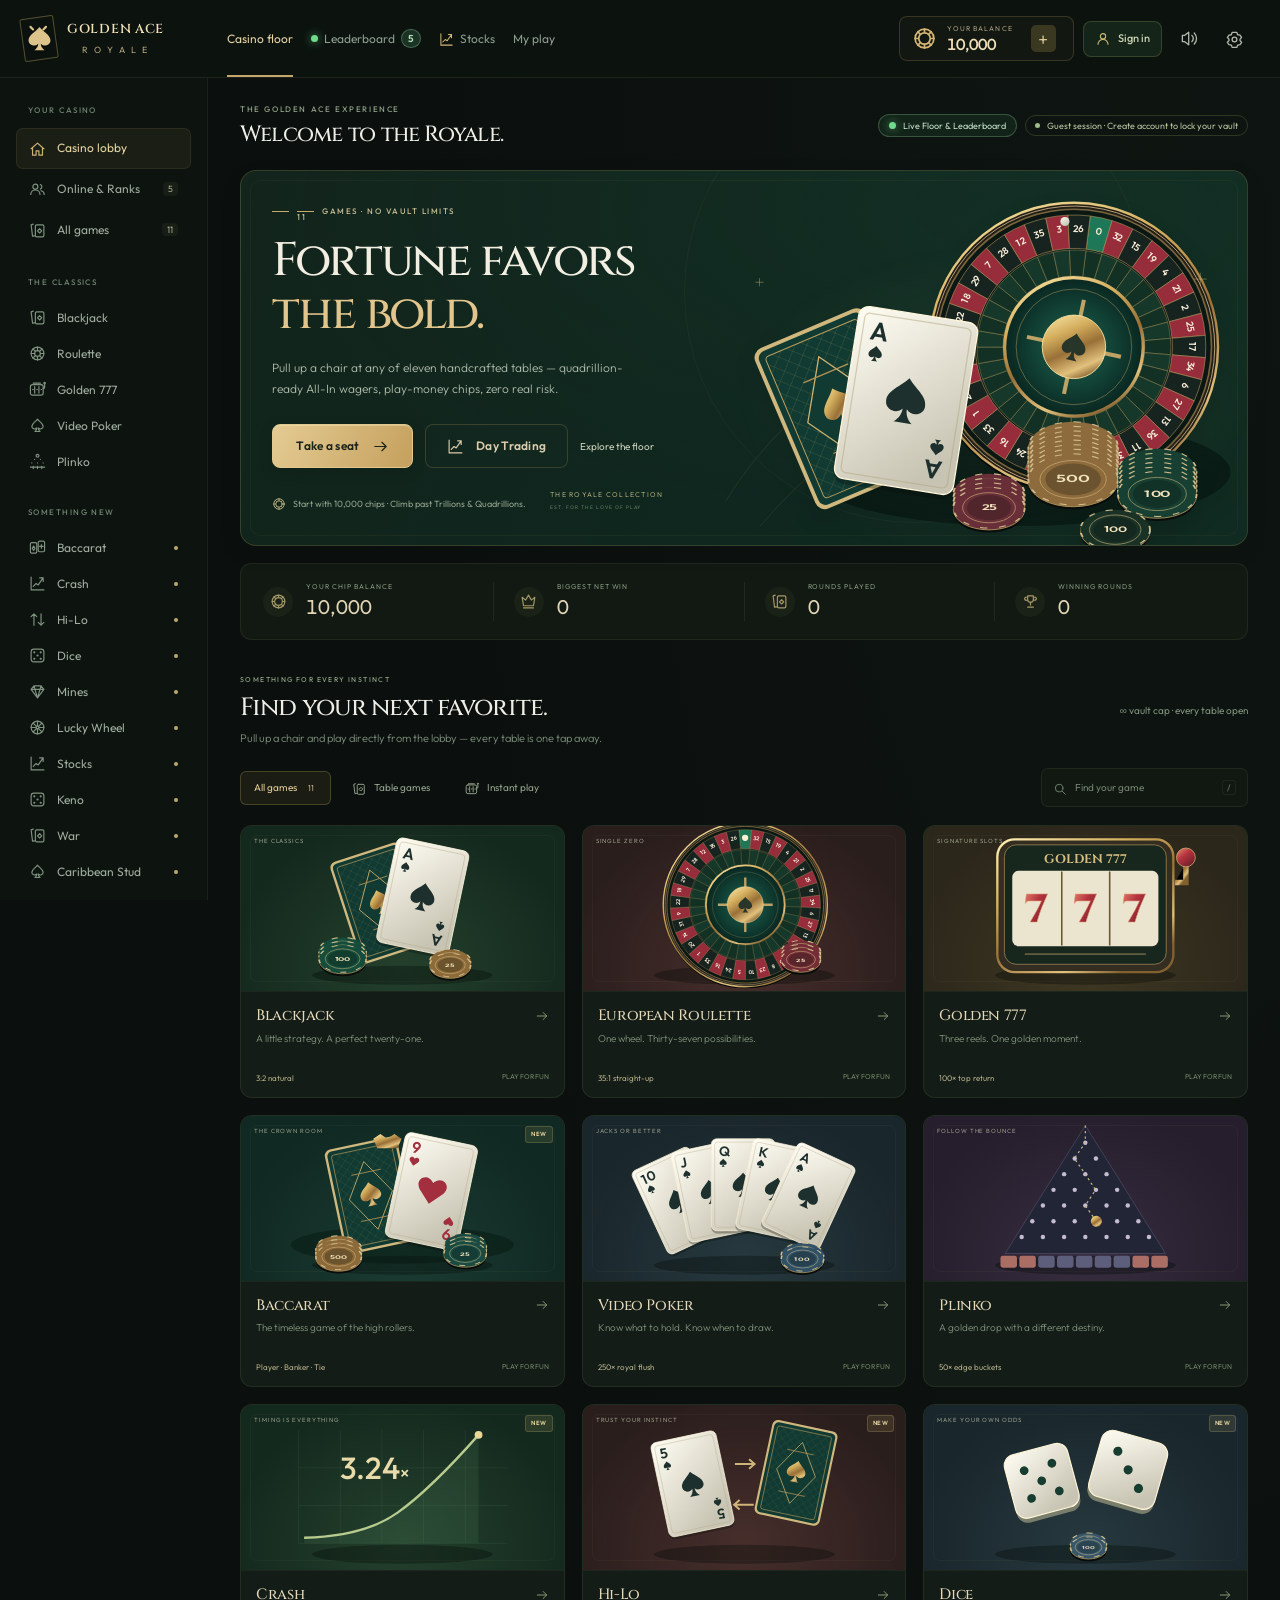
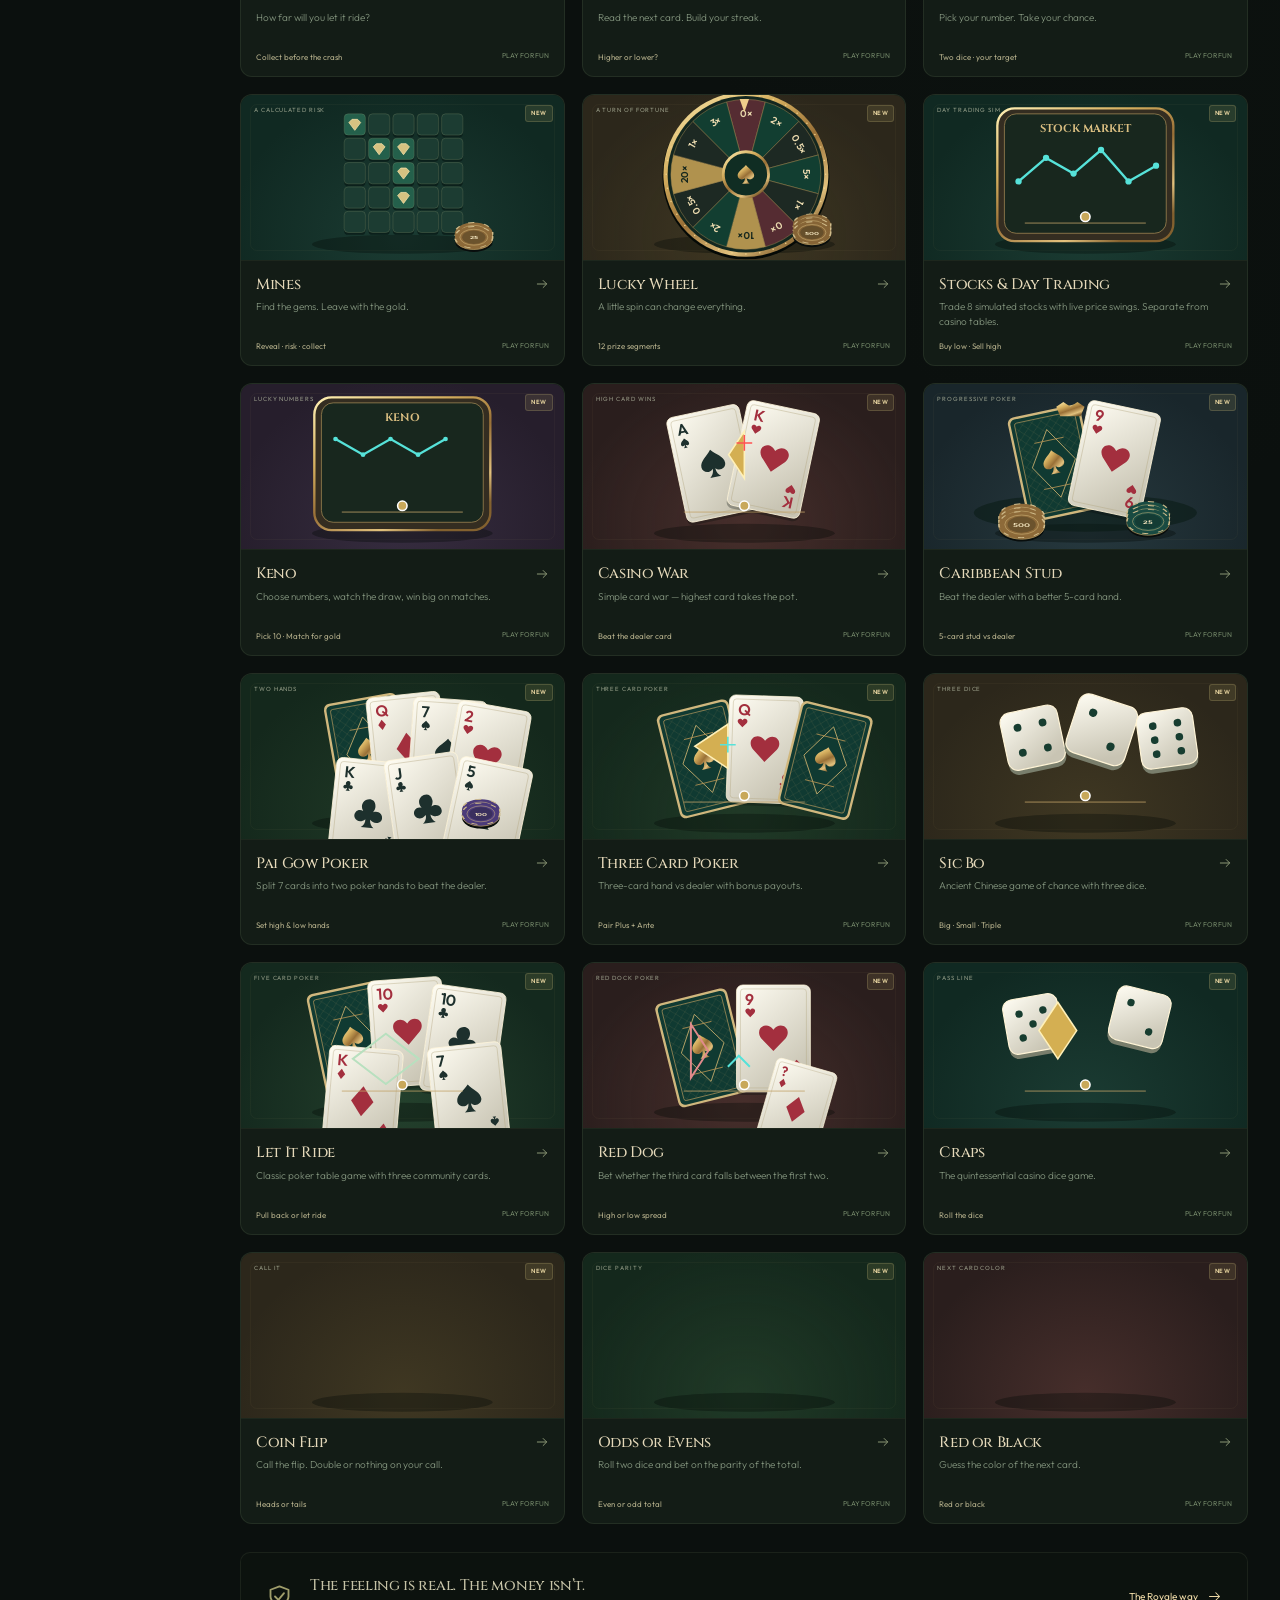
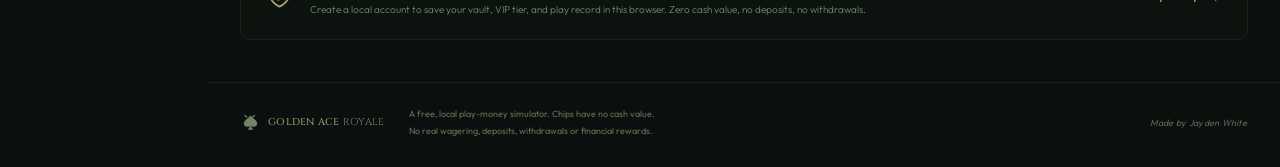
==== commit efc8e0c5: "Remove 3D world; add game icons, animated day-trading chart, and three mini-games - Strip the 3D cas" ====
--- a/Golden-Ace-Royale.html
+++ b/Golden-Ace-Royale.html
@@ -1,6 +1,6 @@
 <!DOCTYPE html>
 <html lang="en">
-<!-- Self-contained Golden Ace Royale edition. Generated from the same static source; no network required. --><head><meta charset="UTF-8"><meta name="viewport" content="width=device-width, initial-scale=1.0"><meta name="theme-color" content="#0b100e"><meta name="description" content="Golden Ace Royale. Eleven custom casino games, walkable 3D Roblox-style casino world &amp; obby, live leaderboard, optional local accounts, and All-In wagering beyond quadrillions. Zero real-money gambling."><title>Golden Ace Royale — The Play-Money Casino &amp; 3D World</title><link rel="icon" href="[data-uri]" type="image/svg+xml"><style>
+<!-- Self-contained Golden Ace Royale edition. Generated from the same static source; no network required. --><head><meta charset="UTF-8"><meta name="viewport" content="width=device-width, initial-scale=1.0"><meta name="theme-color" content="#0b100e"><meta name="description" content="Golden Ace Royale. Eleven custom casino games — blackjack, poker variants, dice and more — live leaderboard, optional local accounts, and All-In wagering beyond quadrillions. Zero real-money gambling."><title>Golden Ace Royale — The Play-Money Casino</title><link rel="icon" href="[data-uri]" type="image/svg+xml"><style>
 /* Golden Ace Royale — refined from the supplied black / gold / emerald system.
    One definition per component; responsive adaptations are collected at the end. */
 @font-face{font-family:Outfit;font-style:normal;font-weight:100 900;font-display:swap;src:url('[data-uri]') format('woff2')}
@@ -115,6 +115,11 @@
 .stake-field .max-inline{padding:4px 8px;font-size:10px;white-space:nowrap}
 .allin-pill,.quick-stakes .allin-btn,.stake-field .max-inline{background:linear-gradient(135deg,#e5cb8b,#b99345)!important;color:#152014!important;border-color:#f4dfaa99!important;font-weight:700!important;letter-spacing:.06em;text-shadow:none}
 .allin-pill:hover:not(:disabled),.quick-stakes .allin-btn:hover:not(:disabled),.stake-field .max-inline:hover:not(:disabled){filter:brightness(1.08);box-shadow:0 0 14px #dfc27845}
+.cf-pill,.os-pill,.rb-pill{background:#182a1d;border:1px solid #8d9c5942;border-radius:999px;padding:7px 13px;color:#cbd2b3;font-size:10px;font-weight:600;letter-spacing:.04em;display:inline-flex;align-items:center;gap:7px;transition:.16s;cursor:pointer}
+.cf-pill .ico,.os-pill .ico,.rb-pill .ico{width:14px;height:14px}
+.cf-pill:hover:not(.selected),.os-pill:hover:not(.selected),.rb-pill:hover:not(.selected){border-color:#d5bc7a7a;color:#f3dfb0;background:#213726}
+.cf-pill.selected,.os-pill.selected,.rb-pill.selected{background:linear-gradient(135deg,#e5cb8b,#b99345);color:#152014;border-color:#f4dfaa;box-shadow:0 0 12px #dfc27866}
+#cf-coin,#os-dice,#rb-card{image-rendering:pixelated}
 .bet-module.is-allin .stake-field{border-color:#e4c985aa;box-shadow:0 0 0 1px #e4c98540,inset 0 0 16px #d6b6671a}
 .allin-result-tag{display:inline-block;vertical-align:middle;margin-left:6px;padding:2px 6px;border-radius:4px;background:linear-gradient(135deg,#e6cc8d,#b89244);color:#162115;font:700 8px/1.2 Outfit,sans-serif;letter-spacing:.08em}
 .gcard-mod-tag{position:absolute;bottom:10px;right:10px;z-index:3;padding:3px 7px;border-radius:4px;background:#162318eb;border:1px solid #dfC47d99;color:#f1da9f;font-size:7px;font-weight:600;letter-spacing:.1em}
@@ -217,11 +222,10 @@
   .daily-bonus-card{flex-direction:column;align-items:stretch}
 }
 
-/* ─── Phase 3: 3D Roblox-Style Casino World, Character Studio, Live Floor & Moderation ─── */
+/* ─── Live Floor & Moderation ─── */
 .topnav{gap:18px}
 .topnav button{display:inline-flex;align-items:center;gap:6px}
 .topnav button .ico{width:15px;height:15px;color:#cfb677}
-.world-nav-btn{color:#ead49f!important}
 .live-nav-btn b{padding:1px 6px;border-radius:999px;background:#1b3324;border:1px solid #84ba9266;color:#b8e0bf;font-size:10px;font-weight:600}
 .live-dot-pulse,.presence-dot{display:inline-block;width:7px;height:7px;border-radius:50%;background:#6b7d6a;flex-shrink:0}
 .live-dot-pulse,.presence-dot.on{background:#6fdc8c;box-shadow:0 0 8px #6fdc8caa}
@@ -231,64 +235,6 @@
 .live-floor-chip{background:#122419;border:1px solid #84b89152;border-radius:999px;padding:4px 10px;color:#c7dfc9;font-size:9px;cursor:pointer;transition:.16s}
 .live-floor-chip:hover{border-color:#9bd4a8;color:#effaef;background:#193223}
 .hero-cta{flex-wrap:wrap;gap:12px}
-.world-hero-btn{border-color:#d9be7a88!important;background:#c9ad6816!important;color:#f1ddac!important}
-.world-hero-btn:hover:not(:disabled){background:#c9ad6829!important;border-color:#ecd291!important}
-
-/* 3D Royale Plaza & Sky Obby (#view-world) */
-.world-bar{flex-wrap:wrap}
-.world-bar-actions{margin-left:auto;display:flex;align-items:center;gap:8px;flex-wrap:wrap}
-.world-diff-pills{display:inline-flex;background:#0c1710;border:1px solid #8fa05c40;border-radius:8px;padding:3px;gap:3px}
-.world-diff-pills button{background:none;border:0;border-radius:6px;padding:5px 10px;font-size:10px;font-weight:600;color:#98aa8f;transition:.15s}
-.world-diff-pills button.selected{background:linear-gradient(135deg,#e3c988,#b79043);color:#162114}
-.world-diff-pills button[data-world-diff="hard"].selected{background:linear-gradient(135deg,#e6a95d,#b86c29);color:#1b1208}
-.world-diff-pills button[data-world-diff="expert"].selected{background:linear-gradient(135deg,#e36d75,#9e2c38);color:#fff5f5}
-
-.world-viewport{position:relative;width:100%;height:clamp(420px,64vh,640px);border-radius:15px;overflow:hidden;border:1px solid #bca26470;background:#07110d;box-shadow:0 18px 46px #0008;touch-action:none;user-select:none}
-#worldCanvas{display:block;width:100%;height:100%;cursor:grab}
-#worldCanvas:active{cursor:grabbing}
-.world-hud-top{position:absolute;top:14px;left:14px;right:14px;display:flex;align-items:center;justify-content:space-between;gap:10px;flex-wrap:wrap;pointer-events:none}
-.world-badge{padding:6px 12px;border-radius:999px;background:#0c1811d9;backdrop-filter:blur(8px);border:1px solid #d5ba7675;color:#f0dca9;font-size:10px;font-weight:600;letter-spacing:.08em}
-.world-hud-btns{display:flex;gap:7px;pointer-events:auto}
-.world-controls-hint{position:absolute;bottom:14px;left:50%;transform:translateX(-50%);padding:6px 13px;border-radius:999px;background:#0a140ed6;border:1px solid #8ea05e3d;color:#b8c7b0;font-size:10px;white-space:nowrap;max-width:calc(100% - 28px);overflow:hidden;text-overflow:ellipsis;pointer-events:none}
-.world-controls-hint b{color:#ecd6a0;font-weight:600}
-.world-prompt{position:absolute;bottom:52px;left:50%;transform:translateX(-50%);display:flex;align-items:center;gap:14px;padding:11px 16px;border-radius:12px;background:#101f15f2;backdrop-filter:blur(10px);border:1px solid #e3c884aa;box-shadow:0 12px 32px #0009;max-width:calc(100% - 28px);z-index:5}
-.world-prompt-text b{display:block;font:600 14px/1.2 Cinzel,serif;color:#f3dfb0}
-.world-prompt-text small{display:block;font-size:10px;color:#9eb398;margin-top:2px}
-
-.world-joy{display:none;position:absolute;bottom:18px;left:18px;width:92px;height:92px;border-radius:50%;background:#0d1a1299;border:2px solid #d6bc7959;z-index:4;touch-action:none}
-.world-joy-knob{position:absolute;left:50%;top:50%;width:38px;height:38px;margin:-19px 0 0 -19px;border-radius:50%;background:radial-gradient(circle at 35% 30%,#f2deb0,#b89143);box-shadow:0 4px 12px #0007}
-.world-jump-btn{display:none;position:absolute;bottom:28px;right:18px;width:68px;height:68px;border-radius:50%;background:linear-gradient(135deg,#e5cb8b,#b68f41);border:2px solid #fff1c7aa;color:#162215;font-size:11px;font-weight:800;letter-spacing:.06em;box-shadow:0 6px 18px #0008;z-index:4}
-
-.world-quick-strip{margin-top:14px;padding:14px 16px;border-radius:12px;background:#111b14;border:1px solid #8a9b5b30}
-.world-quick-strip>.eyebrow{font-size:7px;margin-bottom:9px}
-.world-quick-games{display:flex;flex-wrap:wrap;gap:7px}
-.world-quick-btn,.world-qpill{display:inline-flex;align-items:center;gap:6px;padding:6px 10px;border-radius:7px;background:#17271c;border:1px solid #93a45f3d;color:#d6dec4;font-size:10px;font-weight:500;transition:.15s}
-.world-quick-btn .ico,.world-qpill .ico{width:14px;height:14px;color:#d8be7b}
-.world-quick-btn:hover,.world-qpill:hover{border-color:#e2c782;color:#f5e3b6;transform:translateY(-1px)}
-
-/* 3D Character & Outfit Studio (#characterModal) */
-.char-studio-grid{display:grid;grid-template-columns:220px minmax(0,1fr);gap:18px;align-items:start}
-.char-preview-card{display:flex;flex-direction:column;gap:10px;background:#0c1710;border:1px solid #b9a15d4d;border-radius:12px;padding:12px}
-#charPreviewCanvas{width:100%;height:auto;aspect-ratio:240/270;border-radius:9px;display:block;background:#0a1510}
-.char-options-col{min-width:0}
-.char-options-col .field-label{display:block;font-size:8px;letter-spacing:.13em;color:#97a988;margin:12px 0 7px}
-.char-options-col .field-label:first-child{margin-top:0}
-.char-preset-grid{display:grid;grid-template-columns:repeat(2,minmax(0,1fr));gap:7px}
-.char-preset,.char-card{display:flex;align-items:center;gap:10px;padding:9px 10px;border-radius:9px;background:#0e1b12;border:1px solid #8da05d38;text-align:left;transition:.15s;min-width:0;color:#ecdab0}
-.char-preset:hover,.char-card:hover{border-color:#d4ba7688;background:#142519}
-.char-preset.selected,.char-card.selected{border-color:#e6cc88;background:linear-gradient(135deg,#1d3122,#122017);box-shadow:inset 0 0 12px #dfc37824}
-.char-swatch{position:relative;width:28px;height:28px;border-radius:7px;flex-shrink:0;border:1px solid var(--c-trim,#ffffff40);background:var(--c-torso,#1c4d35);overflow:hidden}
-.char-swatch i{position:absolute;left:7px;right:7px;top:4px;height:9px;border-radius:2px;background:var(--c-skin,#f0c79e)}
-.char-swatch b{position:absolute;left:0;right:0;bottom:0;height:6px;background:var(--c-trim,#e2c67f)}
-.char-card-copy{min-width:0;flex:1}
-.char-preset b,.char-card-copy b{display:block;font-size:11px;color:#f0deb4;font-weight:600;overflow:hidden;text-overflow:ellipsis;white-space:nowrap}
-.char-preset small,.char-card-copy small{display:block;font-size:9px;color:#8fa382;margin-top:2px;overflow:hidden;text-overflow:ellipsis;white-space:nowrap}
-.char-pill-row{display:flex;flex-wrap:wrap;gap:6px}
-.char-pill{padding:6px 10px;border-radius:7px;background:#122117;border:1px solid #8da05d3b;color:#c3ceb3;font-size:10px;font-weight:500}
-.char-pill.selected{background:linear-gradient(135deg,#e2c886,#b68f41);color:#162114;border-color:#f4dfaa;font-weight:700}
-.char-skin-row{display:flex;flex-wrap:wrap;gap:9px;align-items:center}
-.skin-dot{width:28px;height:28px;border-radius:50%;border:2px solid #ffffff38;transition:transform .15s,border-color .15s}
-.skin-dot.selected{border-color:#f5e1ad;transform:scale(1.12);box-shadow:0 0 0 2px #b89445}
 
 /* Live Floor & Leaderboard (#leaderboardModal) */
 .lb-head-row{display:flex;align-items:flex-start;justify-content:space-between;gap:12px;flex-wrap:wrap;margin-bottom:14px}
@@ -320,24 +266,14 @@
 
 @media(max-width:1180px){
   .topnav{gap:12px}
-  .topnav button[data-open="statsModal"],.topnav button[data-open="characterModal"]{display:none}
-}
-@media(max-width:900px){
-  .world-joy,.world-jump-btn{display:block}
-  .world-controls-hint{display:none}
+  .topnav button[data-open="statsModal"]{display:none}
 }
 @media(max-width:680px){
-  .char-studio-grid{grid-template-columns:1fr}
-  .char-preview-card{max-width:250px;margin:0 auto;width:100%}
-  .char-preset-grid{grid-template-columns:1fr}
-  .world-viewport{height:400px}
   .lb-row{grid-template-columns:28px 24px minmax(0,1fr) auto;gap:7px;padding:9px}
   .admin-acc-controls{width:100%}
   .admin-acc-controls .admin-acc-input{flex:1;min-width:90px}
 }
 @media(max-width:380px){
-  .world-bar-actions{width:100%;justify-content:space-between}
-  .world-diff-pills button{padding:5px 7px;font-size:9px}
   .lb-row{grid-template-columns:26px minmax(0,1fr) auto}
   .lb-avatar,.lb-avatar-dot{display:none}
 }
@@ -372,52 +308,12 @@
 
 </style></head><body>
 <a class="skip-link" href="#main">Skip to casino floor</a>
-<header class="topbar"><button class="icon-btn mobile-menu" id="menuBtn" aria-label="Open game navigation" aria-expanded="false"><span data-icon="menu"></span></button><button class="brand" data-view="lobby" aria-label="Golden Ace Royale lobby"><span class="brand-suit" data-icon="logo"></span><span class="brand-name">GOLDEN ACE<em>R O Y A L E</em></span></button><nav class="topnav" aria-label="Main navigation"><button class="active" data-view="lobby">Casino floor</button><button class="world-nav-btn" data-view="world"><span data-icon="cube"></span> 3D World</button><button data-open="characterModal"><span data-icon="gamepad"></span> Avatar</button><button class="live-nav-btn" data-open="leaderboardModal"><i class="live-dot-pulse"></i> Leaderboard <b id="liveOnlineCount">1</b></button><button data-view="stocks"><span data-icon="chart"></span> Stocks</button><button data-open="statsModal">My play</button></nav><div class="top-actions"><span class="play-money-label"><i></i> PLAY-MONEY ONLY</span><div class="wallet"><span class="wallet-icon" data-icon="chip"></span><div><span class="wallet-label">YOUR BALANCE</span><b id="balance" aria-live="polite">10,000</b></div><button class="wallet-plus" data-open="rewardsModal" aria-label="Complimentary chips &amp; daily bonus">+</button></div><button id="freeChipsBtn" class="btn sm hidden">+ Free chips</button><button id="accountBtn" class="account-pill" data-open="accountModal" aria-label="Player account" title="Sign in or manage your account"><span data-icon="user"></span><span id="accountBtnText">Sign in</span></button><button id="soundBtn" class="icon-btn" aria-label="Mute sound" title="Mute sound"><span data-icon="sound"></span></button><button id="settingsBtn" class="icon-btn" data-open="settingsModal" aria-label="Settings" title="Settings"><span data-icon="settings"></span></button></div></header>
-<div class="nav-backdrop hidden" id="navBackdrop"></div><aside class="sidebar" id="sidebar" aria-label="Casino game navigation"><div class="sidebar-top"><span class="nav-label">YOUR CASINO</span><button class="side-link active" data-view="lobby"><span data-icon="lobby"></span><span>Casino lobby</span></button><button class="side-link world-side-link" data-view="world"><span data-icon="cube"></span><span>3D Casino World</span><small class="gold-pill">3D</small></button><button class="side-link" data-open="characterModal"><span data-icon="gamepad"></span><span>3D Character</span></button><button class="side-link" data-open="leaderboardModal"><span data-icon="users"></span><span>Online &amp; Ranks</span><small id="sidePlayerCount">1 live</small></button><button class="side-link" data-action="browse"><span data-icon="cards"></span><span>All games</span><small id="sidebarGameCount">11</small></button><button class="side-link mobile-record" data-open="statsModal"><span data-icon="stats"></span><span>My play</span></button></div><div class="sidebar-group"><span class="nav-label">THE CLASSICS</span><div id="classic-nav"></div></div><div class="sidebar-group"><span class="nav-label">SOMETHING NEW</span><div id="new-nav"></div></div><div class="sidebar-bottom"><button class="complimentary" data-open="rewardsModal"><span data-icon="gift"></span><span>On the house<small>Daily bonus &amp; free chips</small></span><span data-icon="arrow"></span></button><div class="sidebar-promise"><span data-icon="shield"></span><p>All the thrill.<br><b>None of the real-money risk.</b></p></div></div></aside>
+<header class="topbar"><button class="icon-btn mobile-menu" id="menuBtn" aria-label="Open game navigation" aria-expanded="false"><span data-icon="menu"></span></button><button class="brand" data-view="lobby" aria-label="Golden Ace Royale lobby"><span class="brand-suit" data-icon="logo"></span><span class="brand-name">GOLDEN ACE<em>R O Y A L E</em></span></button><nav class="topnav" aria-label="Main navigation"><button class="active" data-view="lobby">Casino floor</button><button class="live-nav-btn" data-open="leaderboardModal"><i class="live-dot-pulse"></i> Leaderboard <b id="liveOnlineCount">1</b></button><button data-view="stocks"><span data-icon="chart"></span> Stocks</button><button data-open="statsModal">My play</button></nav><div class="top-actions"><span class="play-money-label"><i></i> PLAY-MONEY ONLY</span><div class="wallet"><span class="wallet-icon" data-icon="chip"></span><div><span class="wallet-label">YOUR BALANCE</span><b id="balance" aria-live="polite">10,000</b></div><button class="wallet-plus" data-open="rewardsModal" aria-label="Complimentary chips &amp; daily bonus">+</button></div><button id="freeChipsBtn" class="btn sm hidden">+ Free chips</button><button id="accountBtn" class="account-pill" data-open="accountModal" aria-label="Player account" title="Sign in or manage your account"><span data-icon="user"></span><span id="accountBtnText">Sign in</span></button><button id="soundBtn" class="icon-btn" aria-label="Mute sound" title="Mute sound"><span data-icon="sound"></span></button><button id="settingsBtn" class="icon-btn" data-open="settingsModal" aria-label="Settings" title="Settings"><span data-icon="settings"></span></button></div></header>
+<div class="nav-backdrop hidden" id="navBackdrop"></div><aside class="sidebar" id="sidebar" aria-label="Casino game navigation"><div class="sidebar-top"><span class="nav-label">YOUR CASINO</span><button class="side-link active" data-view="lobby"><span data-icon="lobby"></span><span>Casino lobby</span></button><button class="side-link" data-open="leaderboardModal"><span data-icon="users"></span><span>Online &amp; Ranks</span><small id="sidePlayerCount">1 live</small></button><button class="side-link" data-action="browse"><span data-icon="cards"></span><span>All games</span><small id="sidebarGameCount">11</small></button><button class="side-link mobile-record" data-open="statsModal"><span data-icon="stats"></span><span>My play</span></button></div><div class="sidebar-group"><span class="nav-label">THE CLASSICS</span><div id="classic-nav"></div></div><div class="sidebar-group"><span class="nav-label">SOMETHING NEW</span><div id="new-nav"></div></div><div class="sidebar-bottom"><button class="complimentary" data-open="rewardsModal"><span data-icon="gift"></span><span>On the house<small>Daily bonus &amp; free chips</small></span><span data-icon="arrow"></span></button><div class="sidebar-promise"><span data-icon="shield"></span><p>All the thrill.<br><b>None of the real-money risk.</b></p></div></div></aside>
 <main id="main" tabindex="-1"><div class="demo-banner hidden" id="demoBanner" role="status"><span data-icon="info"></span><span>Local demo: modified outcomes or rewards are enabled.</span><button id="demoDetails" class="text-btn">Details</button></div><div class="inplay-bar hidden" id="inplayBar"><span data-icon="clock"></span><span id="inplayText"></span><button class="text-btn" id="returnToRound">Return to game <span data-icon="arrow"></span></button></div>
-<section id="view-lobby" class="view active" aria-label="Casino lobby"><div class="lobby-heading"><div><div class="eyebrow">THE GOLDEN ACE EXPERIENCE</div><h2 id="lobbyWelcome">Welcome to the Royale.</h2></div><div class="lobby-pills"><button type="button" class="local-label live-floor-chip" data-open="leaderboardModal"><i class="live-dot-pulse"></i> <span>Live Floor &amp; Leaderboard</span></button><button type="button" class="local-label local-account-chip" data-open="accountModal"><span class="status-dot"></span> <span id="lobbyAccountStatus">Guest session · Create account to lock your vault</span></button></div></div><div class="hero"><div class="hero-copy"><div class="hero-kicker"><span></span> <span id="heroGameCount">11</span> GAMES · 3D ROBLOX-STYLE WORLD · NO VAULT LIMITS</div><h1>Fortune favors<br><em>the bold.</em></h1><p>Roam the 3D Royale Plaza with your custom blocky avatar, conquer the Hard &amp; Expert Sky Obby, or jump straight into <span id="heroGameText">eleven</span> handcrafted tables with quadrillion-ready All-In wagers.</p><div class="hero-cta"><button class="btn" data-view="blackjack">Take a seat <span data-icon="arrow"></span></button><button class="btn ghost world-hero-btn" data-view="world"><span data-icon="cube"></span> Enter 3D World</button><button class="btn ghost sm" data-open="characterModal"><span data-icon="gamepad"></span> Pick 3D Avatar</button><button class="hero-browse text-btn" data-action="browse">Explore the floor</button></div><div class="hero-foot"><div class="hero-note"><span data-icon="chip"></span> Start with 10,000 chips · Climb past Trillions &amp; Quadrillions.</div><span class="hero-edition">THE ROYALE COLLECTION <span>EST. FOR THE LOVE OF PLAY</span></span></div></div><div class="hero-art" id="hero-art"></div></div><div class="stats"><div class="stat"><span class="stat-icon" data-icon="chip"></span><div><span>YOUR CHIP BALANCE</span><b id="statBal">10,000</b></div></div><div class="stat"><span class="stat-icon" data-icon="crown"></span><div><span>BIGGEST NET WIN</span><b id="statWin">0</b></div></div><div class="stat"><span class="stat-icon" data-icon="cards"></span><div><span>ROUNDS PLAYED</span><b id="statPlays">0</b></div></div><div class="stat"><span class="stat-icon" data-icon="trophy"></span><div><span id="statVipLabel">WINNING ROUNDS</span><b id="statWins">0</b></div></div><button class="text-btn session-link" data-open="statsModal">Your record <span data-icon="arrow"></span></button></div>
-<div class="library-heading" id="games"><div><span class="eyebrow">SOMETHING FOR EVERY INSTINCT</span><h2 class="sec-title">Find your next favorite.</h2><p class="sec-sub">Play directly from the lobby or walk right up to every table inside the 3D World.</p></div><span class="collection-count" id="collectionCount">11 games · ∞ vault cap</span></div><div class="library-controls"><div class="category-tabs" id="gameFilters" role="group" aria-label="Filter games"><button class="selected" data-filter="all">All games <span id="filterAllCount">11</span></button><button data-filter="table"><span data-icon="cards"></span> Table games</button><button data-filter="instant"><span data-icon="slots"></span> Instant play</button></div><label class="game-search"><span data-icon="search"></span><input type="search" id="gameSearch" placeholder="Find your game" aria-label="Search games"><span class="search-key">/</span></label></div><div class="ggrid" id="gameGrid"></div><div id="noGames" class="empty-state hidden">No tables match that search. Try another game name.</div><div class="house-note"><span class="house-note-icon" data-icon="shield"></span><div><h3>The feeling is real. The money isn’t.</h3><p>Create a local account to save your vault, 3D avatar, and VIP progress in this browser. Zero cash value, no deposits, no withdrawals.</p></div><button class="text-btn" data-open="aboutModal">The Royale way <span data-icon="arrow"></span></button></div></section>
-
-<!-- ══════════ 3D ROBLOX-STYLE CASINO WORLD & SKY OBBY ══════════ -->
-<section id="view-world" class="view" aria-label="3D Casino World">
-  <div class="gamebar world-bar">
-    <button class="btn ghost sm" data-view="lobby"><span data-icon="back"></span> Lobby</button>
-    <h2>3D Royale Plaza<span class="sub">Walk up to any of the 11 tables &amp; press E (or click it) · Climb the Sky Obby for bonus chips</span></h2>
-    <div class="world-bar-actions">
-      <div class="world-diff-pills" role="group" aria-label="Obby difficulty">
-        <button type="button" class="selected" data-world-diff="normal" aria-pressed="true" title="Wide platforms · +25K reward">Normal</button>
-        <button type="button" data-world-diff="hard" aria-pressed="false" title="Faster pads + red lasers · +250K reward">Hard</button>
-        <button type="button" data-world-diff="expert" aria-pressed="false" title="Precision pads + double lasers · +2.5M reward">Expert</button>
-      </div>
-      <button type="button" class="btn ghost sm" data-open="characterModal"><span data-icon="gamepad"></span> Avatar</button>
-      <button type="button" class="btn ghost sm" data-open="leaderboardModal"><span data-icon="users"></span> Online</button>
-    </div>
-  </div>
-  <div class="world-viewport">
-    <canvas id="worldCanvas" aria-label="3D Casino Plaza and Sky Obby"></canvas>
-    <div class="world-hud-top">
-      <div class="world-badge" id="worldObbyBadge">NORMAL OBBY · +25K REWARD</div>
-      <div class="world-hud-btns">
-        <button type="button" class="mini-bet-btn" id="worldSpawnBtn" title="Return to central fountain"> Plaza Spawn</button>
-        <button type="button" class="mini-bet-btn allin-pill" id="worldObbyTeleport" title="Teleport to the Sky Obby start pad">▲ Sky Obby</button>
-      </div>
-    </div>
-    <div class="world-controls-hint"><b>WASD / Arrows</b> Walk · <b>Space</b> Jump · <b>Drag</b> Rotate Camera · <b>E / Click Table</b> Play</div>
-    <div class="world-prompt hidden" id="worldPrompt" role="status" aria-live="polite">
-      <div class="world-prompt-text">
-        <b id="worldPromptTitle">Blackjack</b>
-        <small id="worldPromptSub">Press E or click to play</small>
-      </div>
-      <button type="button" class="btn sm" id="worldPromptBtn">Open [E]</button>
-    </div>
-    <div class="world-joy" id="worldJoyPad" aria-hidden="true"><div class="world-joy-knob" id="worldJoyKnob"></div></div>
-    <button type="button" class="world-jump-btn" id="worldJumpBtn" aria-label="Jump">JUMP</button>
-  </div>
-  <div class="world-quick-strip">
-    <span class="eyebrow">INSTANT TABLE TELEPORT &amp; OPEN</span>
-    <div class="world-quick-games" id="worldQuickGames"></div>
-  </div>
-</section>
+<section id="view-lobby" class="view active" aria-label="Casino lobby"><div class="lobby-heading"><div><div class="eyebrow">THE GOLDEN ACE EXPERIENCE</div><h2 id="lobbyWelcome">Welcome to the Royale.</h2></div><div class="lobby-pills"><button type="button" class="local-label live-floor-chip" data-open="leaderboardModal"><i class="live-dot-pulse"></i> <span>Live Floor &amp; Leaderboard</span></button><button type="button" class="local-label local-account-chip" data-open="accountModal"><span class="status-dot"></span> <span id="lobbyAccountStatus">Guest session · Create account to lock your vault</span></button></div></div><div class="hero"><div class="hero-copy"><div class="hero-kicker"><span></span> <span id="heroGameCount">11</span> GAMES · NO VAULT LIMITS</div><h1>Fortune favors<br><em>the bold.</em></h1><p>Pull up a chair at any of <span id="heroGameText">eleven</span> handcrafted tables — quadrillion-ready All-In wagers, play-money chips, zero real risk.</p><div class="hero-cta"><button class="btn" data-view="blackjack">Take a seat <span data-icon="arrow"></span></button><button class="btn ghost" data-view="stocks"><span data-icon="chart"></span> Day Trading</button><button class="hero-browse text-btn" data-action="browse">Explore the floor</button></div><div class="hero-foot"><div class="hero-note"><span data-icon="chip"></span> Start with 10,000 chips · Climb past Trillions &amp; Quadrillions.</div><span class="hero-edition">THE ROYALE COLLECTION <span>EST. FOR THE LOVE OF PLAY</span></span></div></div><div class="hero-art" id="hero-art"></div></div><div class="stats"><div class="stat"><span class="stat-icon" data-icon="chip"></span><div><span>YOUR CHIP BALANCE</span><b id="statBal">10,000</b></div></div><div class="stat"><span class="stat-icon" data-icon="crown"></span><div><span>BIGGEST NET WIN</span><b id="statWin">0</b></div></div><div class="stat"><span class="stat-icon" data-icon="cards"></span><div><span>ROUNDS PLAYED</span><b id="statPlays">0</b></div></div><div class="stat"><span class="stat-icon" data-icon="trophy"></span><div><span id="statVipLabel">WINNING ROUNDS</span><b id="statWins">0</b></div></div><button class="text-btn session-link" data-open="statsModal">Your record <span data-icon="arrow"></span></button></div>
+<div class="library-heading" id="games"><div><span class="eyebrow">SOMETHING FOR EVERY INSTINCT</span><h2 class="sec-title">Find your next favorite.</h2><p class="sec-sub">Pull up a chair and play directly from the lobby — every table is one tap away.</p></div><span class="collection-count" id="collectionCount">∞ vault cap · every table open</span></div><div class="library-controls"><div class="category-tabs" id="gameFilters" role="group" aria-label="Filter games"><button class="selected" data-filter="all">All games <span id="filterAllCount">11</span></button><button data-filter="table"><span data-icon="cards"></span> Table games</button><button data-filter="instant"><span data-icon="slots"></span> Instant play</button></div><label class="game-search"><span data-icon="search"></span><input type="search" id="gameSearch" placeholder="Find your game" aria-label="Search games"><span class="search-key">/</span></label></div><div class="ggrid" id="gameGrid"></div><div id="noGames" class="empty-state hidden">No tables match that search. Try another game name.</div><div class="house-note"><span class="house-note-icon" data-icon="shield"></span><div><h3>The feeling is real. The money isn’t.</h3><p>Create a local account to save your vault, VIP tier, and play record in this browser. Zero cash value, no deposits, no withdrawals.</p></div><button class="text-btn" data-open="aboutModal">The Royale way <span data-icon="arrow"></span></button></div></section>
+
 
 <!-- Original five game sections, retained and upgraded with full All-In & quadrillion-ready stake controls. -->
 <section aria-label="Blackjack" id="view-blackjack" class="view">
@@ -1034,6 +930,19 @@
   </div>
 </section>
 
+<!-- ══════════ MINI-GAMES: QUICK PLAY REPLAY ══════════ -->
+<section id="view-coinflip" class="view" aria-label="Coin Flip">
+  <div class="gamebar"><button class="btn ghost sm" data-view="lobby" data-back-nav><span data-icon="back"></span> Lobby</button><h2>Coin Flip<span class="sub">Call heads or tails — double or nothing on your call</span></h2><button class="text-btn rules-trigger" data-rules="coinflip"><span data-icon="info"></span> How to play</button></div>
+  <div class="game-layout"><div class="table-column"><div class="panel" style="min-height:520px"><span class="eyebrow">CALL THE FLIP</span><h3>Heads or Tails</h3><div id="cf-stage" style="display:flex;align-items:center;justify-content:center;gap:14px;height:170px"><div id="cf-coin" style="width:72px;height:72px;border-radius:50%;background:#142419;border:2px solid #b9a15d;display:grid;place-items:center;font-size:36px;color:#e3c884">◆</div><div class="cf-call" style="display:flex;gap:10px"><button type="button" class="cf-pill selected" data-call="h"><span data-icon="crown"></span> Heads</button><button type="button" class="cf-pill" data-call="t"><span data-icon="chip"></span> Tails</button></div></div><div class="bet-module" id="cf-bet-module"><label for="cf-stake" class="field-label">YOUR STAKE <span>CHIPS</span></label><div class="stake-field"><span data-icon="chip"></span><input id="cf-stake" type="text" inputmode="decimal" value="25" aria-label="Stake in play-money chips"><button type="button" data-adjust="half" aria-label="Halve stake">½</button><button type="button" data-adjust="double" aria-label="Double stake">2×</button><button type="button" data-adjust="max" class="max-inline" aria-label="Bet full balance">MAX</button></div><div class="quick-stakes"><button type="button" data-stake="10">10</button><button type="button" class="selected" data-stake="25">25</button><button type="button" data-stake="100">100</button><button type="button" data-stake="500">500</button><button type="button" data-pct="0.5">50%</button><button type="button" data-allin="true" class="allin-btn">ALL IN</button></div></div><button class="btn full" id="cf-start">Flip the coin <span data-icon="arrow"></span></button><div id="cf-result" class="round-message" role="status" aria-live="polite">Pick heads or tails and flip.</div></div></div><aside class="panel bet-panel"><span class="eyebrow">COIN FLIP PAYS</span><h3>Even Money</h3><div class="payrow"><span>Your call matches</span><b>2× total return</b></div><div class="payrow"><span>Wrong call</span><b>Lose stake</b></div><p class="small muted">A fair 50/50 flip of play-money chips.</p></aside></div></section>
+
+<section id="view-oddseven" class="view" aria-label="Odds or Evens">
+  <div class="gamebar"><button class="btn ghost sm" data-view="lobby" data-back-nav><span data-icon="back"></span> Lobby</button><h2>Odds or Evens<span class="sub">Roll two dice — bet on whether the total is even or odd</span></h2><button class="text-btn rules-trigger" data-rules="oddseven"><span data-icon="info"></span> How to play</button></div>
+  <div class="game-layout"><div class="table-column"><div class="panel" style="min-height:520px"><span class="eyebrow">DICE PARITY</span><h3>Roll for Parity</h3><div id="os-stage" style="display:flex;align-items:center;justify-content:center;gap:14px;height:170px"><div id="os-dice" style="display:flex;gap:10px"></div><div class="os-pick" style="display:flex;gap:10px"><button type="button" class="os-pill selected" data-pick="even"><span data-icon="dice"></span> Evens</button><button type="button" class="os-pill" data-pick="odd"><span data-icon="dice"></span> Odds</button></div></div><div class="bet-module" id="os-bet-module"><label for="os-stake" class="field-label">YOUR STAKE <span>CHIPS</span></label><div class="stake-field"><span data-icon="chip"></span><input id="os-stake" type="text" inputmode="decimal" value="25" aria-label="Stake in play-money chips"><button type="button" data-adjust="half" aria-label="Halve stake">½</button><button type="button" data-adjust="double" aria-label="Double stake">2×</button><button type="button" data-adjust="max" class="max-inline" aria-label="Bet full balance">MAX</button></div><div class="quick-stakes"><button type="button" data-stake="10">10</button><button type="button" class="selected" data-stake="25">25</button><button type="button" data-stake="100">100</button><button type="button" data-stake="500">500</button><button type="button" data-pct="0.5">50%</button><button type="button" data-allin="true" class="allin-btn">ALL IN</button></div></div><button class="btn full" id="os-start">Roll the dice <span data-icon="arrow"></span></button><div id="os-result" class="round-message" role="status" aria-live="polite">Pick evens or odds and roll.</div></div></div><aside class="panel bet-panel"><span class="eyebrow">ODDS OR EVENS PAYS</span><h3>Even Money</h3><div class="payrow"><span>Parity matches your pick</span><b>2× total return</b></div><div class="payrow"><span>Parity misses</span><b>Lose stake</b></div><p class="small muted">Two fair dice — 18 even totals, 18 odd out of 36.</p></aside></div></section>
+
+<section id="view-redblack" class="view" aria-label="Red or Black">
+  <div class="gamebar"><button class="btn ghost sm" data-view="lobby" data-back-nav><span data-icon="back"></span> Lobby</button><h2>Red or Black<span class="sub">Guess the color of the next card</span></h2><button class="text-btn rules-trigger" data-rules="redblack"><span data-icon="info"></span> How to play</button></div>
+  <div class="game-layout"><div class="table-column"><div class="panel" style="min-height:520px"><span class="eyebrow">NEXT CARD COLOR</span><h3>Red or Black</h3><div id="rb-stage" style="display:flex;align-items:center;justify-content:center;gap:14px;height:170px"><div id="rb-card" style="width:62px;height:86px;border-radius:10px;background:#fff;border:1.5px solid #7a5c33;display:grid;place-items:center;font-size:26px;font-weight:700;color:#111">A</div><div class="rb-pick" style="display:flex;gap:10px"><button type="button" class="rb-pill selected" data-pick="red"><span data-icon="spade"></span> Red</button><button type="button" class="rb-pill" data-pick="black"><span data-icon="spade"></span> Black</button></div></div><div class="bet-module" id="rb-bet-module"><label for="rb-stake" class="field-label">YOUR STAKE <span>CHIPS</span></label><div class="stake-field"><span data-icon="chip"></span><input id="rb-stake" type="text" inputmode="decimal" value="25" aria-label="Stake in play-money chips"><button type="button" data-adjust="half" aria-label="Halve stake">½</button><button type="button" data-adjust="double" aria-label="Double stake">2×</button><button type="button" data-adjust="max" class="max-inline" aria-label="Bet full balance">MAX</button></div><div class="quick-stakes"><button type="button" data-stake="10">10</button><button type="button" class="selected" data-stake="25">25</button><button type="button" data-stake="100">100</button><button type="button" data-stake="500">500</button><button type="button" data-pct="0.5">50%</button><button type="button" data-allin="true" class="allin-btn">ALL IN</button></div></div><button class="btn full" id="rb-start">Draw card <span data-icon="arrow"></span></button><div id="rb-result" class="round-message" role="status" aria-live="polite">Pick red or black and draw.</div></div></div><aside class="panel bet-panel"><span class="eyebrow">RED OR BLACK PAYS</span><h3>Even Money</h3><div class="payrow"><span>Color matches your pick</span><b>2× total return</b></div><div class="payrow"><span>Color misses</span><b>Lose stake</b></div><p class="small muted">A fresh shuffled card each draw. Play-money chips only.</p></aside></div></section>
+
 <!-- ══════════ STOCKS & DAY TRADING ══════════ -->
 <section id="view-stocks" class="view" aria-label="Stocks & Day Trading">
   <div class="gamebar">
@@ -1206,29 +1115,6 @@
 </main><footer><div class="footer-brand"><span data-icon="logo"></span><b>GOLDEN ACE <span>ROYALE</span></b></div><p>A free, local play-money simulator. Chips have no cash value.<br>No real wagering, deposits, withdrawals or financial rewards.</p><span class="footer-credit">Made by Jayden White</span></footer>
 <div id="toasts" role="status" aria-live="polite"></div><canvas id="confetti" aria-hidden="true"></canvas>
 
-<!-- ══════════ 3D CHARACTER & OUTFIT PICKER MODAL ══════════ -->
-<div class="modal hidden" id="characterModal" role="dialog" aria-modal="true" aria-labelledby="charModalTitle"><div class="modal-box modal-wide align-left"><button class="modal-close icon-btn" data-close aria-label="Close"><span data-icon="close"></span></button>
-  <span class="eyebrow">3D ROBLOX-STYLE AVATAR STUDIO</span>
-  <h3 id="charModalTitle">Pick your 3D character.</h3>
-  <p style="margin-bottom:16px">Choose a blocky character preset, customize your hat and skin tone, and roam the 3D Royale Plaza &amp; Sky Obby.</p>
-  <div class="char-studio-grid">
-    <div class="char-preview-card">
-      <canvas id="charPreviewCanvas" width="240" height="270" aria-label="3D character preview"></canvas>
-      <button type="button" class="btn full" id="enterWorldFromChar"><span data-icon="cube"></span> Enter 3D Casino World</button>
-    </div>
-    <div class="char-options-col">
-      <span class="field-label">CHARACTER PRESETS</span>
-      <div class="char-preset-grid" id="charPresetGrid"></div>
-      <span class="field-label">HEADGEAR &amp; CROWNS</span>
-      <div class="char-pill-row" id="charHatRow"></div>
-      <span class="field-label">SKIN TONE</span>
-      <div class="char-skin-row" id="charSkinRow"></div>
-      <span class="field-label">3D SKY OBBY DIFFICULTY</span>
-      <div class="char-pill-row" id="charDiffRow"></div>
-    </div>
-  </div>
-</div></div>
-
 <!-- ══════════ LIVE FLOOR & REAL-TIME LEADERBOARD MODAL ══════════ -->
 <div class="modal hidden" id="leaderboardModal" role="dialog" aria-modal="true" aria-labelledby="lbModalTitle"><div class="modal-box modal-wide align-left"><button class="modal-close icon-btn" data-close aria-label="Close"><span data-icon="close"></span></button>
   <div class="lb-head-row">
@@ -1251,7 +1137,7 @@
 
 <div class="modal hidden" id="resetModal" role="dialog" aria-modal="true" aria-labelledby="resetTitle"><div class="modal-box"><button class="modal-close icon-btn" data-close aria-label="Close"><span data-icon="close"></span></button><div class="modal-emblem" data-icon="reset"></div><h3 id="resetTitle">Reset your balance?</h3><p>Your wallet will be set to <b>10,000 chips</b>. Your game statistics and redeemed codes stay saved. This cannot be undone.</p><div class="modal-btns"><button class="btn ghost" id="resetNo">Keep playing</button><button class="btn red" id="resetYes">Reset balance</button></div></div></div>
 
-<div class="modal hidden" id="settingsModal" role="dialog" aria-modal="true" aria-labelledby="settingsTitle"><div class="modal-box align-left"><button class="modal-close icon-btn" data-close aria-label="Close"><span data-icon="close"></span></button><span class="eyebrow">MAKE YOURSELF AT HOME</span><h3 id="settingsTitle">Your casino, your way.</h3><p>The little things that make a session yours.</p><div class="setting-row"><span data-icon="sound"></span><div><b>Casino sounds</b><small>Soft, synthesized table effects</small></div><button class="toggle" id="settingsSound" role="switch" aria-checked="true" aria-label="Casino sounds"></button></div><div class="setting-row"><span data-icon="hilo"></span><div><b>Reduce motion</b><small>Shorter deals, spins and celebrations</small></div><button class="toggle" id="settingsMotion" role="switch" aria-checked="false" aria-label="Reduce motion"></button></div><div class="setting-row"><span data-icon="crown"></span><div><b>Win celebrations</b><small>A little gold for the big moments</small></div><button class="toggle" id="settingsEffects" role="switch" aria-checked="true" aria-label="Win celebrations"></button></div><div class="guide-divider"></div><button class="setting-link" data-open="characterModal"><span data-icon="gamepad"></span><span>3D Avatar &amp; Obby difficulty</span><span data-icon="arrow"></span></button><button class="setting-link" data-open="accountModal"><span data-icon="user"></span><span>Player account &amp; vault</span><span data-icon="arrow"></span></button><button class="setting-link" data-open="redeemModal"><span data-icon="gift"></span><span>Redeem a code</span><span data-icon="arrow"></span></button><button class="setting-link" id="resetBtn"><span data-icon="reset"></span><span>Reset chip balance</span><span data-icon="arrow"></span></button><p class="small muted settings-footnote">Saved locally in this browser. Play-money chips have zero cash value.</p></div></div>
+<div class="modal hidden" id="settingsModal" role="dialog" aria-modal="true" aria-labelledby="settingsTitle"><div class="modal-box align-left"><button class="modal-close icon-btn" data-close aria-label="Close"><span data-icon="close"></span></button><span class="eyebrow">MAKE YOURSELF AT HOME</span><h3 id="settingsTitle">Your casino, your way.</h3><p>The little things that make a session yours.</p><div class="setting-row"><span data-icon="sound"></span><div><b>Casino sounds</b><small>Soft, synthesized table effects</small></div><button class="toggle" id="settingsSound" role="switch" aria-checked="true" aria-label="Casino sounds"></button></div><div class="setting-row"><span data-icon="hilo"></span><div><b>Reduce motion</b><small>Shorter deals, spins and celebrations</small></div><button class="toggle" id="settingsMotion" role="switch" aria-checked="false" aria-label="Reduce motion"></button></div><div class="setting-row"><span data-icon="crown"></span><div><b>Win celebrations</b><small>A little gold for the big moments</small></div><button class="toggle" id="settingsEffects" role="switch" aria-checked="true" aria-label="Win celebrations"></button></div><div class="guide-divider"></div><button class="setting-link" data-open="accountModal"><span data-icon="user"></span><span>Player account &amp; vault</span><span data-icon="arrow"></span></button><button class="setting-link" data-open="redeemModal"><span data-icon="gift"></span><span>Redeem a code</span><span data-icon="arrow"></span></button><button class="setting-link" id="resetBtn"><span data-icon="reset"></span><span>Reset chip balance</span><span data-icon="arrow"></span></button><p class="small muted settings-footnote">Saved locally in this browser. Play-money chips have zero cash value.</p></div></div>
 
 <div class="modal hidden" id="redeemModal" role="dialog" aria-modal="true" aria-labelledby="redeemTitle"><div class="modal-box"><button class="modal-close icon-btn" data-close aria-label="Close"><span data-icon="close"></span></button><div class="modal-emblem" data-icon="gift"></div><span class="eyebrow">A LITTLE SOMETHING EXTRA</span><h3 id="redeemTitle">Have an invitation?</h3><p>Enter your redeemable code below.</p><form id="redeemForm"><label class="sr-only" for="redeemInput">Invitation or redeem code</label><input id="redeemInput" type="password" aria-describedby="redeemFeedback" placeholder="Enter your code" maxlength="100" autocomplete="off" autocapitalize="off" spellcheck="false"><div id="redeemFeedback" class="form-feedback" role="status" aria-live="polite"></div><button type="submit" class="btn full" id="redeemSubmit">Redeem code <span data-icon="arrow"></span></button></form></div></div>
 
@@ -1261,7 +1147,7 @@
   <div id="accountGuestSection">
     <span class="eyebrow">ROYALE PLAYER VAULT</span>
     <h3 id="accountTitle">Save your chips &amp; legacy.</h3>
-    <p style="margin-bottom:16px">Create an account with a username and password so all your chips, stats, 3D avatar, streaks, and VIP progress stay saved to your profile.</p>
+    <p style="margin-bottom:16px">Create an account with a username and password so all your chips, stats, streaks, and VIP progress stay saved to your profile.</p>
     <div class="segmented" id="authTabs" role="tablist">
       <button type="button" class="selected" data-auth-tab="login" role="tab" aria-selected="true">Sign in</button>
       <button type="button" data-auth-tab="register" role="tab" aria-selected="false">Create account</button>
@@ -1328,7 +1214,7 @@
 
 <div class="modal hidden" id="statsModal" role="dialog" aria-modal="true" aria-labelledby="statsTitle"><div class="modal-box modal-wide align-left"><button class="modal-close icon-btn" data-close aria-label="Close"><span data-icon="close"></span></button><span class="eyebrow">YOUR TIME AT THE TABLES</span><h3 id="statsTitle">A record of your play.</h3><div class="vip-inline-strip" id="statsVipStrip"></div><div class="record-stats" id="recordStats"></div><h4 class="field-label">MILESTONE BADGES</h4><div class="ach-grid compact-ach" id="statsAchGrid"></div><h4 class="field-label">RECENT RESOLVED ROUNDS</h4><div class="history-table" id="roundHistory"></div><p class="small muted">Wins mean positive net returns; biggest win is net gain, not gross payout. Unfinished rounds are refunded on reload and counted separately.</p></div></div>
 
-<div class="modal hidden" id="aboutModal" role="dialog" aria-modal="true" aria-labelledby="aboutTitle"><div class="modal-box"><button class="modal-close icon-btn" data-close aria-label="Close"><span data-icon="close"></span></button><div class="modal-emblem" data-icon="logo"></div><span class="eyebrow">THE ROYALE WAY</span><h3 id="aboutTitle">For the love of play.</h3><p>Golden Ace Royale brings a luxury play-money casino and a walkable 3D Roblox-style plaza together in one private simulator. Eleven handcrafted games, custom 3D avatars, Hard &amp; Expert Sky Obby challenges, and quadrillion-ready All-In wagers.</p><p>All chips are simulated and have <b>zero cash value</b>. Your account vault, balance, preferences and play record stay in this browser. Standard game rules apply unless an explicit local-demo modification banner is shown.</p><button class="btn" data-close>Find my table <span data-icon="arrow"></span></button></div></div>
+<div class="modal hidden" id="aboutModal" role="dialog" aria-modal="true" aria-labelledby="aboutTitle"><div class="modal-box"><button class="modal-close icon-btn" data-close aria-label="Close"><span data-icon="close"></span></button><div class="modal-emblem" data-icon="logo"></div><span class="eyebrow">THE ROYALE WAY</span><h3 id="aboutTitle">For the love of play.</h3><p>Golden Ace Royale brings a luxury play-money casino together in one private simulator. Eleven handcrafted tables, VIP milestones, and quadrillion-ready All-In wagers — all play money, zero real risk.</p><p>All chips are simulated and have <b>zero cash value</b>. Your account vault, balance, preferences and play record stay in this browser. Standard game rules apply unless an explicit local-demo modification banner is shown.</p><button class="btn" data-close>Find my table <span data-icon="arrow"></span></button></div></div>
 
 <div class="modal hidden" id="rulesModal" role="dialog" aria-modal="true" aria-labelledby="rulesTitle"><div class="modal-box modal-wide align-left"><button class="modal-close icon-btn" data-close aria-label="Close"><span data-icon="close"></span></button><span class="eyebrow">A SEAT AT THE TABLE</span><h3 id="rulesTitle">How to play</h3><div id="rulesContent" class="rules-content"></div><button class="btn" data-close>Ready to play <span data-icon="arrow"></span></button></div></div>
 
@@ -1572,7 +1458,7 @@
       {id: 'sextillionaire', name: 'Sextillion Stack', desc: 'Surpass 1 Sextillion chips in your vault'},
       {id: 'septillionaire', name: 'Septillion Sovereign', desc: 'Surpass 1 Septillion chips in your vault'},
       {id: 'octillionaire', name: 'Octillion Overlord', desc: 'Surpass 1 Octillion chips in your vault'},
-      {id: 'obby_master', name: 'Sky Obby Champion', desc: 'Conquer the 3D Royale Sky Obby summit'}
+      {id: 'obby_master', name: 'Table Champion', desc: 'Play and win at every table game in the library.'}
     ],
     characters: [
       {id: 'highroller', name: 'Emerald High Roller', role: 'Classic VIP', torso: '#1c4d35', legs: '#12221a', shirt: '#2e6b4f', pants: '#0c1a10', trim: '#e2c67f', shoes: '#0c1510', hairColor: '#1a1417', hair: 'short', skin: '#f0c79e', hat: 'tophat', accessory: 'cape', face: 'classic'},
@@ -1583,7 +1469,7 @@
       {id: 'ninja', name: 'Obsidian Shadow', role: 'High-Stakes Rogue', torso: '#1f2428', legs: '#111417', shirt: '#3a3a3a', pants: '#0b0e10', trim: '#a3c895', shoes: '#0b0e10', hairColor: '#111111', hair: 'short', skin: '#e0ac7e', hat: 'horns', accessory: 'cape', face: 'fierce'},
       {id: 'paladin', name: 'Royal Knight', role: 'Vault Guardian', torso: '#2f5649', legs: '#1c2d27', shirt: '#4a7a66', pants: '#362d1a', trim: '#ecd290', shoes: '#362d1a', hairColor: '#8a5837', hair: 'none', skin: '#8a5837', hat: 'halo', accessory: 'wings', face: 'classic'},
       {id: 'jester', name: 'Fortune Jester', role: 'Wildcard Trickster', torso: '#4f295e', legs: '#1f1626', shirt: '#7a4a8e', pants: '#3d1e4a', trim: '#f0cf7b', shoes: '#3d1e4a', hairColor: '#f0cf7b', hair: 'afro', skin: '#f0c79e', hat: 'halo', accessory: 'chipbag', face: 'happy'},
-      {id: 'valkyrie', name: 'Astral Valkyrie', role: 'Sky Obby Legend', torso: '#233b5c', legs: '#152236', shirt: '#4a7aad', pants: '#2d537d', trim: '#9be4ff', shoes: '#2d537d', hairColor: '#9be4ff', hair: 'long', skin: '#f3d4b6', hat: 'valkyrie_helm', accessory: 'wings', face: 'fierce'},
+      {id: 'valkyrie', name: 'Astral Valkyrie', role: 'Vault Legend', torso: '#233b5c', legs: '#152236', shirt: '#4a7aad', pants: '#2d537d', trim: '#9be4ff', shoes: '#2d537d', hairColor: '#9be4ff', hair: 'long', skin: '#f3d4b6', hat: 'valkyrie_helm', accessory: 'wings', face: 'fierce'},
       {id: 'pharaoh', name: 'Golden Pharaoh', role: 'Septillion Dynasty', torso: '#8f6922', legs: '#261e12', shirt: '#c89b4a', pants: '#543d14', trim: '#56e2d9', shoes: '#543d14', hairColor: '#b88928', hair: 'none', skin: '#c68a5e', hat: 'crown', accessory: 'aura', face: 'cool'}
     ],
     hats: [
@@ -1651,7 +1537,10 @@
     {id:'sicbo',name:'Sic Bo',short:'Sic Bo',icon:'dice',category:'instant',label:'THREE DICE',tag:'Big · Small · Triple',desc:'Ancient Chinese game of chance with three dice.',color:'amber',isNew:true},
     {id:'letitride',name:'Let It Ride',short:'Let It Ride',icon:'cards',category:'table',label:'FIVE CARD POKER',tag:'Pull back or let ride',desc:'Classic poker table game with three community cards.',color:'emerald',isNew:true},
     {id:'reddog',name:'Red Dog',short:'Red Dog',icon:'cards',category:'table',label:'RED DOCK POKER',tag:'High or low spread',desc:'Bet whether the third card falls between the first two.',color:'burgundy',isNew:true},
-    {id:'craps',name:'Craps',short:'Craps',icon:'dice',category:'table',label:'PASS LINE',tag:'Roll the dice',desc:'The quintessential casino dice game.',color:'teal',isNew:true}
+    {id:'craps',name:'Craps',short:'Craps',icon:'dice',category:'table',label:'PASS LINE',tag:'Roll the dice',desc:'The quintessential casino dice game.',color:'teal',isNew:true},
+    {id:'coinflip',name:'Coin Flip',short:'Coin Flip',icon:'coin',category:'instant',label:'CALL IT',tag:'Heads or tails',desc:'Call the flip. Double or nothing on your call.',color:'amber',isNew:true},
+    {id:'oddseven',name:'Odds or Evens',short:'Odds/Evens',icon:'dice',category:'instant',label:'DICE PARITY',tag:'Even or odd total',desc:'Roll two dice and bet on the parity of the total.',color:'indigo',isNew:true},
+    {id:'redblack',name:'Red or Black',short:'Red/Black',icon:'cards',category:'instant',label:'NEXT CARD COLOR',tag:'Red or black',desc:'Guess the color of the next card.',color:'burgundy',isNew:true}
   ];
 
   /* ─── Simulated Day-Trading Stock Universe ─── */
@@ -2786,10 +2675,10 @@
       });
       // 3. NPC floor players (so the leaderboard always feels alive)
       const npcs=[
-        {key:'npc_lady',username:'Lady Evelyn [NPC]',isGuest:false,activeHere:false,online:true,location:'3D Royale World',x:-8,z:-8,vip:'Diamond Reserve',avatar:{preset:'heiress',hat:'crown',skin:'#f5d8be'},balance:42500000,balanceBig:4250000000n,exactText:'42,500,000',biggestWin:8500000,biggestWinBig:850000000n,wins:142,plays:310},
-        {key:'npc_duke',username:'Duke Sterling [NPC]',isGuest:false,activeHere:false,online:true,location:'3D Royale World',x:8,z:-7,vip:'Royale Sovereign',avatar:{preset:'sovereign',hat:'tophat',skin:'#e8b98a'},balance:1800000000,balanceBig:180000000000n,exactText:'1,800,000,000',biggestWin:450000000,biggestWinBig:45000000000n,wins:890,plays:1200},
-        {key:'npc_cyber',username:'Cyber Ace [NPC]',isGuest:false,activeHere:false,online:true,location:'3D Royale World',x:-7,z:11,vip:'Golden Circle',avatar:{preset:'cyber',hat:'visor',skin:'#f3d4b6'},balance:640000,balanceBig:64000000n,exactText:'640,000',biggestWin:125000,biggestWinBig:12500000n,wins:230,plays:450},
-        {key:'npc_baron',username:'Baron Chip [NPC]',isGuest:false,activeHere:false,online:true,location:'3D Royale World',x:7,z:11,vip:'Quadrillionaire Eternal',avatar:{preset:'pitboss',hat:'tophat',skin:'#8a5837'},balance:9200000000000,balanceBig:920000000000000n,exactText:'9,200,000,000,000',biggestWin:2500000000,biggestWinBig:250000000000n,wins:2100,plays:3400}
+        {key:'npc_lady',username:'Lady Evelyn [NPC]',isGuest:false,activeHere:false,online:true,location:'Casino Floor',x:-8,z:-8,vip:'Diamond Reserve',avatar:{preset:'heiress',hat:'crown',skin:'#f5d8be'},balance:42500000,balanceBig:4250000000n,exactText:'42,500,000',biggestWin:8500000,biggestWinBig:850000000n,wins:142,plays:310},
+        {key:'npc_duke',username:'Duke Sterling [NPC]',isGuest:false,activeHere:false,online:true,location:'Casino Floor',x:8,z:-7,vip:'Royale Sovereign',avatar:{preset:'sovereign',hat:'tophat',skin:'#e8b98a'},balance:1800000000,balanceBig:180000000000n,exactText:'1,800,000,000',biggestWin:450000000,biggestWinBig:45000000000n,wins:890,plays:1200},
+        {key:'npc_cyber',username:'Cyber Ace [NPC]',isGuest:false,activeHere:false,online:true,location:'Casino Floor',x:-7,z:11,vip:'Golden Circle',avatar:{preset:'cyber',hat:'visor',skin:'#f3d4b6'},balance:640000,balanceBig:64000000n,exactText:'640,000',biggestWin:125000,biggestWinBig:12500000n,wins:230,plays:450},
+        {key:'npc_baron',username:'Baron Chip [NPC]',isGuest:false,activeHere:false,online:true,location:'Casino Floor',x:7,z:11,vip:'Quadrillionaire Eternal',avatar:{preset:'pitboss',hat:'tophat',skin:'#8a5837'},balance:9200000000000,balanceBig:920000000000000n,exactText:'9,200,000,000,000',biggestWin:2500000000,biggestWinBig:250000000000n,wins:2100,plays:3400}
       ];
       npcs.forEach(n=>rows.set(n.key,{...n,isNPC:true}));
       const list=[...rows.values()];
@@ -3036,7 +2925,8 @@
     cube:'<path d="m12 2 9 5v10l-9 5-9-5V7Zm0 10 9-5m-9 5-9-5m9 5v10"/>',
     users:'<circle cx="9" cy="8" r="3.5"/><path d="M2.5 19a6.5 6.5 0 0 1 13 0M16 5a3.5 3.5 0 0 1 0 6.5M21.5 19a5.5 5.5 0 0 0-4.5-5.3"/>',
     gamepad:'<rect x="2" y="7" width="20" height="11" rx="5"/><path d="M7 12.5h4m-2-2v4m6.5-1h.01m2.5-2h.01"/>',
-    minus:'<path d="M5 12h14"/>'
+    minus:'<path d="M5 12h14"/>',
+    coin:'<circle cx="12" cy="12" r="9"/><circle cx="12" cy="12" r="5.5"/><path d="M12 4v4m0 12v4M4 12h4m12 0h4M7 7l2 2m8 8 2 2m0-12-2 2M17 7l-2 2 2 2"/><path d="M9 12a3 3 0 1 0 6 0M9 12a3 3 0 1 1 6 0"/>'
   };
   const suits={
     spade:'M40 8C29 22 12 29 12 44c0 13 17 18 25 8 0 10-5 16-10 20h26c-5-4-10-10-10-20 8 10 25 5 25-8C68 29 51 22 40 8Z',
@@ -3128,6 +3018,12 @@
     if(id==='keno')p=`<rect x="68" y="17" width="224" height="169" rx="22" fill="#342d21" stroke="url(#metal)" stroke-width="3"/><rect x="77" y="24" width="206" height="152" rx="15" fill="#18271e" stroke="#9f8552"/><text x="180" y="47" text-anchor="middle" font-family="Cinzel,serif" font-size="14" font-weight="700" fill="#d9be81">KENO</text><path d="M95 70 L130 90 L165 70 L200 90 L235 70" fill="none" stroke="#56e2d9" stroke-width="3"/><circle cx="95" cy="70" r="3" fill="#56e2d9"/><circle cx="130" cy="90" r="3" fill="#56e2d9"/><circle cx="165" cy="70" r="3" fill="#56e2d9"/><circle cx="200" cy="90" r="3" fill="#56e2d9"/><circle cx="235" cy="70" r="3" fill="#56e2d9"/><path d="M103 163h154" stroke="#c1a268"/><circle cx="180" cy="155" r="6" fill="#c8a85a" stroke="#fff" stroke-width="2"/>`;
     if(id==='war')p=`<g transform="translate(93 33) rotate(-12 47 68)">${card('A','♠')}</g><g transform="translate(170 28) rotate(12 47 68)">${card('K','♥')}</g><path d="M180 120l-20-30 20-30Z" fill="#d4af52" stroke="#fff0b8" stroke-width="2"/><path d="M170 75h20m-10-10v20" fill="none" stroke="#ff5252" stroke-width="2"/><path d="M103 163h154" stroke="#c1a268"/><circle cx="180" cy="155" r="6" fill="#c8a85a" stroke="#fff" stroke-width="2"/>`;
     if(id==='caribbean')p=`<ellipse cx="180" cy="164" rx="142" ry="24" fill="#071910" opacity=".5"/><g transform="translate(93 33) rotate(-12 47 68)">${card('4','♥',true)}</g><g transform="translate(170 28) rotate(12 47 68)">${card('9','♥')}</g><path d="m143 29 9-6 9 6 9-6 9 6-5 12h-26Z" fill="url(#metal)"/>${chip(99,179,29,'#8d6a39','500',3)}${chip(260,175,27,'#194b42','25',3)}`;
+    if(id==='paigow')p=`<g transform="translate(90 30) rotate(-10 47 68)">${card('A','♠',true)}</g><g transform="translate(140 26) rotate(-6 47 68)">${card('Q','♦')}</g><g transform="translate(190 32) rotate(4 47 68)">${card('7','♠')}</g><g transform="translate(240 40) rotate(10 47 68)">${card('2','♥')}</g><g transform="translate(90 110) rotate(6 47 68)">${card('K','♣')}</g><g transform="translate(165 104) rotate(-8 47 68)">${card('J','♣')}</g><g transform="translate(240 112) rotate(12 47 68)">${card('5','♠')}</g>${chip(280,178,24,'#4b3a7a','100',2)}`;
+    if(id==='threecard')p=`<g transform="translate(82 40) rotate(-14 47 68)">${card('K','♠',true)}</g><g transform="translate(159 28) rotate(2 47 68)">${card('Q','♥')}</g><g transform="translate(236 42) rotate(14 47 68)">${card('J','♦',true)}</g><path d="M159 120l-42-28 42-28Z" fill="#d4af52" stroke="#fff0b8" stroke-width="2"/><path d="M149 90h20m-10-10v20" fill="none" stroke="#56e2d9" stroke-width="2"/><path d="M103 163h154" stroke="#c1a268"/><circle cx="180" cy="155" r="6" fill="#c8a85a" stroke="#fff" stroke-width="2"/>`;
+    if(id==='sicbo')p=diceFace(4,76,44,74,-12)+diceFace(2,162,32,78,18)+diceFace(6,248,46,72,-8)+`<path d="M103 163h154" stroke="#c1a268"/><circle cx="180" cy="155" r="6" fill="#c8a85a" stroke="#fff" stroke-width="2"/>`;
+    if(id==='letitride')p=`<g transform="translate(70 30) rotate(-12 47 68)">${card('10','♠',true)}</g><g transform="translate(140 20) rotate(-4 47 68)">${card('10','♥')}</g><g transform="translate(210 32) rotate(8 47 68)">${card('10','♣')}</g><g transform="translate(82 108) rotate(5 47 68)">${card('K','♦')}</g><g transform="translate(218 104) rotate(-6 47 68)">${card('7','♠')}</g><path d="M159 90l-42 32 42 32 42-32Z" fill="none" stroke="#b8e0bf" stroke-width="2.5"/><path d="M103 163h154" stroke="#c1a268"/><circle cx="180" cy="155" r="6" fill="#c8a85a" stroke="#fff" stroke-width="2"/>`;
+    if(id==='reddog')p=`<g transform="translate(80 40) rotate(-14 47 68)">${card('4','♠',true)}</g><g transform="translate(170 28) rotate(0 47 68)">${card('9','♥')}</g><path d="M112 78l22 34-22 34Z" fill="none" stroke="#e08a8b" stroke-width="2.5"/><path d="M159 132l14-14 14 14" fill="none" stroke="#56e2d9" stroke-width="2.5"/><g transform="translate(202 130) rotate(16 47 68) scale(.85)">${card('?','♦')}</g><path d="M103 163h154" stroke="#c1a268"/><circle cx="180" cy="155" r="6" fill="#c8a85a" stroke="#fff" stroke-width="2"/>`;
+    if(id==='craps')p=`<g transform="translate(84 40) rotate(-10 47 68)">${diceFace(5,0,0,70)}</g><g transform="translate(206 36) rotate(14 47 68)">${diceFace(2,0,0,70)}</g><path d="M145 122l-24-36 24-36 24 36-24 36Z" fill="#d4af52" stroke="#fff0b8" stroke-width="2"/><path d="M103 163h154" stroke="#c1a268"/><circle cx="180" cy="155" r="6" fill="#c8a85a" stroke="#fff" stroke-width="2"/>`;
     return `<svg class="game-art" viewBox="0 0 360 210" aria-hidden="true"><ellipse cx="180" cy="190" rx="115" ry="12" fill="#040a07" opacity=".35"/>${p}</svg>`;
   }
   function hero(){return `<svg viewBox="0 0 660 430" class="hero-vector" aria-hidden="true"><defs><radialGradient id="hero-halo"><stop stop-color="#517153" stop-opacity=".24"/><stop offset="1" stop-color="#517153" stop-opacity="0"/></radialGradient></defs><ellipse cx="358" cy="250" rx="280" ry="170" fill="url(#hero-halo)"/><path d="M63 359Q176 170 534 86M101 386Q248 207 594 160" fill="none" stroke="#c8a86a" stroke-opacity=".12"/><ellipse cx="383" cy="327" rx="232" ry="59" fill="#030e0a" opacity=".5"/><g transform="translate(286 28) rotate(12 150 150) scale(.89)">${rouletteSvg()}</g><g transform="translate(114 172) rotate(-23 47 68) scale(1.4)">${card('K','♠',true)}</g><g transform="translate(199 151) rotate(9 47 68) scale(1.4)">${card('A','♠')}</g>${chip(443,335,49,'#8d6b3c','500',8)}${chip(535,351,43,'#173f32','100',6)}${chip(351,366,39,'#692f38','25',4)}${chip(489,390,38,'#1a3126','100',1)}<circle cx="434" cy="53" r="5" fill="url(#ivory)"/><path d="M582 109v14m-7-7h14M100 115v9m-4.5-4.5h9" stroke="#d2b879" stroke-opacity=".45"/><path d="m396 413 3-5 3 5-3 5Z" fill="#a78c54" opacity=".5"/></svg>`;}
@@ -3365,7 +3261,6 @@
       if(id==='rewardsModal')updateBrokeUI(false);
       if(id==='accountModal')renderAccountModal();
       if(id==='leaderboardModal')renderLeaderboard();
-      if(id==='characterModal')renderCharacterModal();
       if(id==='redeemModal'){$('#redeemInput').value='';$('#redeemInput').removeAttribute('aria-invalid');$('#redeemFeedback').textContent='';$('#redeemFeedback').className='form-feedback';}
       animateUI(modal,[{opacity:0},{opacity:1}],{duration:160});
       requestAnimationFrame(()=>{
@@ -3675,7 +3570,10 @@
     stocks:{intro:'Buy and sell shares of 8 simulated companies. Prices tick randomly based on each stock\'s volatility. Buy low, sell high, and grow your portfolio.',items:['Each stock has a base price and volatility. Prices drift up or down over time — check back often for good entry points.','Use Buy to purchase shares (chips are deducted from your balance). Use Sell to liquidate shares (proceeds return to your balance).','Your portfolio value and unrealized P/L update live as prices move. Day P/L shows gains/losses since you opened the app.','All trading is play-money simulation. Stocks and balances persist with your vault.']},
     keno:{intro:'Pick up to 10 numbers from 1–40, then 20 winning numbers are drawn. Match enough to win.',items:['Choose 1–10 lucky numbers. The more you pick, the higher the potential payout.','20 winning numbers are drawn at random.','Payouts scale with matches: 3+ matches on a 10-spot returns a prize. 10/10 pays the jackpot.','All draws are fair random — no house edge manipulation.']},
     war:{intro:'Casino War — the simplest card game. You and the dealer each get one card. Highest card wins.',items:['Your card vs dealer card — higher rank wins, Ace is high.','On a tie, you can "Go to War" — place an additional stake and both get another card.','Winning a War pays even money on the war stake.','Tie pays 10:1 if you bet on the tie side.']},
-    caribbean:{intro:'Caribbean Stud Poker — 5-card stud against the dealer. Beat the dealer hand to win.',items:['Place an ante stake. You and the dealer each get 5 cards.','Dealer qualifies with Ace-King or better.','If dealer doesn\'t qualify, you win even money on ante and the raise pushes.','If dealer qualifies and your hand wins, both ante and raise pay according to the paytable.','Progressive jackpot side bet available for strong hands.']}
+    caribbean:{intro:'Caribbean Stud Poker — 5-card stud against the dealer. Beat the dealer hand to win.',items:['Place an ante stake. You and the dealer each get 5 cards.','Dealer qualifies with Ace-King or better.','If dealer doesn\'t qualify, you win even money on ante and the raise pushes.','If dealer qualifies and your hand wins, both ante and raise pay according to the paytable.','Progressive jackpot side bet available for Progressive jackpot side bet available for strong hands.']},
+    coinflip:{intro:'Call heads or tails on a fair coin flip. Double or nothing on your call.',items:['Pick Heads or Tails and set any stake up to ALL IN.','A matching call returns 2× your stake; a wrong call loses the stake.','Every flip is an independent 50/50 chance — no memory, no patterns.']},
+    oddseven:{intro:'Roll two dice and bet on whether the total is even or odd.',items:['Pick Evens or Odds and set any stake up to ALL IN.','A matching parity returns 2× your stake; a miss loses the stake.','Of 36 ordered rolls, 18 are even and 18 are odd — a fair even-money game.']},
+    redblack:{intro:'Guess whether the next drawn card is red (hearts/diamonds) or black (spades/clubs).',items:['Pick Red or Black and set any stake up to ALL IN.','A matching color returns 2× your stake; a miss loses the stake.','Each draw is a fresh card — red and black are equally likely.']}
   };
   function showRules(id){const info=rules[id],game=G.LIBRARY.find(g=>g.id===id);if(!info||!game)return;$('#rulesTitle').textContent=game.name;$('#rulesContent').innerHTML=`<p>${info.intro}</p><ul>${info.items.map(item=>`<li>${item}</li>`).join('')}</ul><p class="rules-note">Play-money only. All × awards are total returns, including your stake. Payouts use exact BigInt cent math up to the 9-septillion vault limit. Developer modifications, if enabled, are explicitly labeled.</p>`;Modal.open('rulesModal');}
 
@@ -3683,7 +3581,7 @@
   function locLabel(loc){
     if(!loc||loc==='offline')return 'Offline · Saved Vault';
     if(loc==='lobby')return 'Casino Lobby';
-    if(loc==='world')return '3D Royale World';
+    if(loc==='world')return 'Casino Floor';
     if(loc==='admin')return 'Executive Deck';
     return 'Playing '+(G.LIBRARY.find(g=>g.id===loc)?.short||loc);
   }
@@ -3725,49 +3623,21 @@
     lbSort=btn.dataset.lbSort;S.click();renderLeaderboard();
   });
 
-  function renderCharacterModal(){
-    const box=$('#charPresetGrid');if(!box)return;
-    const av=G.Wallet.avatar;
-    box.innerHTML=(G.CONFIG.characters||[]).map(c=>{
-      const on=av.preset===c.id;
-      return `<button type="button" class="char-card ${on?'selected':''}" data-char-preset="${c.id}">
-        <span class="char-swatch" style="--c-torso:${c.torso};--c-trim:${c.trim};--c-skin:${c.skin}"><i></i><b></b></span>
-        <div class="char-card-copy"><b>${escapeHtml(c.name)}</b><small>${escapeHtml(c.role)}</small></div>
-      </button>`;
-    }).join('');
-    if($('#charHatRow')){
-      $('#charHatRow').innerHTML=(G.CONFIG.hats||[]).map(h=>`<button type="button" class="mini-bet-btn ${av.hat===h.id?'allin-pill':''}" data-char-hat="${h.id}">${escapeHtml(h.name)}</button>`).join('');
-    }
-    if($('#charSkinRow')){
-      $('#charSkinRow').innerHTML=(G.CONFIG.skins||[]).map(sk=>`<button type="button" class="skin-dot ${av.skin.toLowerCase()===sk.toLowerCase()?'selected':''}" style="background:${sk}" data-char-skin="${sk}" aria-label="Skin tone ${sk}"></button>`).join('');
-    }
-    if($('#charDiffRow')){
-      $('#charDiffRow').innerHTML=[['normal','Normal · +25K Obby'],['hard','Hard · +250K Obby'],['expert','Expert · +2.5M Obby']].map(([id,lbl])=>`<button type="button" class="mini-bet-btn ${av.difficulty===id?'allin-pill':''}" data-char-diff="${id}">${lbl}</button>`).join('');
-    }
-    G.World3D?.renderPreview?.($('#charPreviewCanvas'));
-  }
-  $('#characterModal')?.addEventListener('click',e=>{
-    const p=e.target.closest('[data-char-preset]');
-    if(p){
-      const found=(G.CONFIG.characters||[]).find(c=>c.id===p.dataset.charPreset);
-      if(found){G.Wallet.setAvatar({preset:found.id,hat:found.hat,skin:found.skin});S.chip();renderCharacterModal();}
-      return;
-    }
-    const h=e.target.closest('[data-char-hat]');
-    if(h){G.Wallet.setAvatar({hat:h.dataset.charHat});S.click();renderCharacterModal();return;}
-    const sk=e.target.closest('[data-char-skin]');
-    if(sk){G.Wallet.setAvatar({skin:sk.dataset.charSkin});S.click();renderCharacterModal();return;}
-    const df=e.target.closest('[data-char-diff]');
-    if(df){G.Wallet.setAvatar({difficulty:df.dataset.charDiff});S.click();renderCharacterModal();return;}
-    if(e.target.closest('#enterWorldFromChar')){
-      Modal.close(false);showView('world');
-    }
-  });
-
   /* ─── Stocks & Day Trading UI ─── */
   function stockChangeClass(d){return d>0?'stock-up':d<0?'stock-down':'stock-flat';}
   function stockChangeClass(d){return d>0?'stock-up':d<0?'stock-down':'stock-flat';}
+  const stockPrev=new Map(), stockAnim=new Map();
+  let stockLastSnap=null, stockRaf=0;
+  function stockChartRedraw(){
+    if(!stockRaf)return;
+    const now=performance.now();let alive=false;
+    for(const [sym,a] of stockAnim){const t=Math.min(1,(now-a.t0)/a.dur);if(t<1)alive=true;else stockAnim.delete(sym);}
+    if(stockLastSnap)renderStockChart(stockLastSnap);
+    if(!alive){stockRaf=0;return;}
+    stockRaf=requestAnimationFrame(stockChartRedraw);
+  }
   function renderStockChart(snap){
+    stockLastSnap=snap;
     const canvas=$('#stocksChart');if(!canvas)return;
     const ctx=canvas.getContext('2d');
     const w=canvas.width=canvas.parentElement.clientWidth||360;
@@ -3794,24 +3664,27 @@
       ctx.fillText(G.fmt(minP+range*i/5)/100,w-pad-5,y+3);
     }
     const colors=['#56e2d9','#ffd984','#e85d75','#a0e0ff','#b8c7a6','#f2d482'];
+    const UP='#9fcbaf',DOWN='#e08a8b';const now=performance.now();
     snap.slice(0,6).forEach((s,si)=>{
       const prices=histMap[s.symbol];
       if(prices.length<2)return;
+      const prev=stockPrev.get(s.symbol);const last=prices[prices.length-1];
+      if(prev!==undefined&&prev!==last)stockAnim.set(s.symbol,{from:prev,to:last,t0:now,dur:700});
+      stockPrev.set(s.symbol,last);
+      const anim=stockAnim.get(s.symbol);
+      const dirColor=last>=(anim?anim.from:prev||last)?UP:DOWN;
+      const n=prices.length;
       ctx.strokeStyle=colors[si%colors.length];ctx.lineWidth=2;ctx.lineJoin='round';
       ctx.beginPath();
-      prices.forEach((p,pi)=>{
-        const x=pad+(pi/(prices.length-1))*plotW;
-        const y=pad+plotH*(1-(p-minP)/range);
-        if(pi===0)ctx.moveTo(x,y);else ctx.lineTo(x,y);
-      });
-      ctx.stroke();
-      const lastP=prices[prices.length-1];
-      const lastX=pad+plotW;
-      const lastY=pad+plotH*(1-(lastP-minP)/range);
-      ctx.fillStyle=colors[si%colors.length];
-      ctx.beginPath();ctx.arc(lastX,lastY,3,0,Math.PI*2);ctx.fill();
-      ctx.strokeStyle='#0b1610';ctx.lineWidth=2;ctx.stroke();
+      for(let pi=0;pi<n-1;pi++){const p=prices[pi];const x=pad+(pi/(n-1))*plotW;const y=pad+plotH*(1-(p-minP)/range);if(pi===0)ctx.moveTo(x,y);else ctx.lineTo(x,y);}
+      const x2=pad+plotW;const baseY=pad+plotH*(1-(prices[n-2]-minP)/range);
+      let curY=baseY;
+      if(anim){const t=Math.min(1,(now-anim.t0)/anim.dur);curY=pad+plotH*(1-((anim.from+(anim.to-anim.from)*t)-minP)/range);ctx.strokeStyle=dirColor;ctx.lineWidth=3;}
+      ctx.moveTo(x2,baseY);ctx.lineTo(x2,curY);ctx.stroke();
+      ctx.fillStyle=dirColor;const pulse=3+2*Math.sin(now/120);
+      ctx.beginPath();ctx.arc(x2,curY,pulse,0,Math.PI*2);ctx.fill();ctx.strokeStyle='#0b1610';ctx.lineWidth=2;ctx.stroke();
     });
+    if(stockAnim.size&&!stockRaf)stockRaf=requestAnimationFrame(stockChartRedraw);
     ctx.fillStyle='#b8c7a6';ctx.font='10px Outfit,sans-serif';ctx.textAlign='left';
     snap.slice(0,6).forEach((s,si)=>{
       ctx.fillStyle=colors[si%colors.length];
@@ -3897,7 +3770,7 @@
   G.on('developer',renderDeveloper);
   G.on('view',renderDeveloper);
 
-  Object.assign(G,{$,$$,fmt,compact,short,escapeHtml,sleep,duration,motion,animateUI,spinWheel,S,toast,confetti,cardEl,revealCard,rackInit,setupBet,getBet,lockBet,resultMarkup,setResult,feedback,Modal,showView,renderWallet,renderAccountHeader,renderAccountModal,renderLeaderboard,renderCharacterModal,renderStocks,renderPreferences,renderStats,showRules,renderDeveloper,updateBrokeUI});
+  Object.assign(G,{$,$$,fmt,compact,short,escapeHtml,sleep,duration,motion,animateUI,spinWheel,S,toast,confetti,cardEl,revealCard,rackInit,setupBet,getBet,lockBet,resultMarkup,setResult,feedback,Modal,showView,renderWallet,renderAccountHeader,renderAccountModal,renderLeaderboard,renderStocks,renderPreferences,renderStats,showRules,renderDeveloper,updateBrokeUI});
 })(window.GAR);
 
 
@@ -4442,6 +4315,127 @@
 })(window.GAR);
 
 
+/* ===== js/mini-games.js ===== */
+/* Mini-games: quick-play replay games (Coin Flip · Odds or Evens · Red or Black).
+   All play-money, instant resolution, All-In supported via the shared stake UI. */
+(function (G) {
+  'use strict';
+  const {$, $$, sleep, fmt, S, toast} = G, W = G.Wallet, R = G.Rules;
+  const MG = {};
+
+  function sideGlyph(side){return side==='h'?'<span data-icon="crown"></span> Heads':'<span data-icon="chip"></span> Tails';}
+  function pickBtn(prefix,cls){return $('#'+prefix+' .'+cls+'.selected');}
+
+  /* ─── Coin Flip ─── */
+  function cfRender(side){
+    const coin=$('#cf-coin');if(!coin)return;
+    coin.style.transition='none';coin.style.transform='rotateX(0) rotateY(0)';
+    coin.innerHTML=sideGlyph(side);
+    coin.style.color=side==='h'?'#e3c884':'#9fcbaf';
+    void coin.offsetHeight;
+    coin.style.transition='transform .5s ease';
+  }
+  function cfSpin(side,onDone){
+    const coin=$('#cf-coin');if(!coin){onDone();return;}
+    let steps=0;const total=14;
+    const iv=setInterval(()=>{
+      steps++;
+      coin.style.transform=`rotateX(${ (steps%2?60:-60) }deg) rotateY(${ steps*55 }deg)`;
+      coin.innerHTML=sideGlyph(steps%2? (Math.random()<.5?'h':'t') : side);
+      if(steps>=total){clearInterval(iv);coin.style.transform=`rotateX(0) rotateY(${side==='h'?0:180}deg)`;coin.innerHTML=sideGlyph(side);onDone();}
+    },45);
+  }
+  $('#cf-start')?.addEventListener('click',async()=>{
+    const stake=G.getBet('cf');
+    if(!W.validStake(stake)){toast('Enter a valid stake.','bad');return;}
+    const round=W.begin('coinflip',stake);if(!round)return;
+    G.lockBet('cf',true);$('#cf-start').disabled=true;
+    const pick=$('#cf-call .cf-pill.selected')?.dataset.call||'h';
+    cfRender(pick);
+    await sleep(400);
+    const side=Math.random()<.5?'h':'t';
+    cfSpin(side,()=>{
+      const win=side===pick;const r=W.settle(round,win?2:0);
+      setResult('cf',win?'CORRECT CALL — WIN':'Wrong call — loss',r);
+      S.chip(r.net>0);
+      G.lockBet('cf',false);$('#cf-start').disabled=false;
+    });
+  });
+  G.setupBet('cf',()=>{},()=>false);
+
+  /* ─── Odds or Evens ─── */
+  function osDraw(a,b){
+    const box=$('#os-dice');if(!box)return;
+    box.innerHTML=`<svg viewBox="0 0 220 120" aria-hidden="true">${G.Art.diceFace(a,8,14,52,0)}${G.Art.diceFace(b,122,14,60,10)}</svg>`;
+    box.setAttribute('aria-label',`Two dice: ${a} and ${b}, total ${a+b}`);
+  }
+  function osRoll(a,b,onDone){
+    const box=$('#os-dice');if(!box){onDone();return;}
+    let steps=0;const total=12;
+    const iv=setInterval(()=>{
+      steps++;
+      osDraw(1+Math.floor(Math.random()*6),1+Math.floor(Math.random()*6));
+      if(steps>=total){clearInterval(iv);osDraw(a,b);onDone();}
+    },50);
+  }
+  $('#os-start')?.addEventListener('click',async()=>{
+    const stake=G.getBet('os');
+    if(!W.validStake(stake)){toast('Enter a valid stake.','bad');return;}
+    const round=W.begin('oddseven',stake);if(!round)return;
+    G.lockBet('os',true);$('#os-start').disabled=true;
+    const pick=$('#os-stage .os-pill.selected')?.dataset.pick||'even';
+    await sleep(300);
+    const a=1+Math.floor(Math.random()*6),b=1+Math.floor(Math.random()*6);
+    const total=a+b,even=total%2===0,win=(pick==='even')===even;
+    osRoll(a,b,()=>{
+      const r=W.settle(round,win?2:0);
+      setResult('os',win?`Rolled ${a}+${b}=${total} — ${pick.toUpperCase()} WIN:`:`Rolled ${a}+${b}=${total} — not ${pick}`,r);
+      S.chip(r.net>0);
+      G.lockBet('os',false);$('#os-start').disabled=false;
+    });
+  });
+  G.setupBet('os',()=>{},()=>false);
+
+  /* ─── Red or Black ─── */
+  function rbDraw(rank,suit){
+    const box=$('#rb-card');if(!box)return;
+    box.innerHTML='<svg viewBox="0 0 94 136" width="62" height="86" aria-hidden="true">'+G.Art.card(rank,suit)+'</svg>';
+    box.setAttribute('aria-label',`Card ${rank} of ${suit}`);
+  }
+  function rbFlip(rank,suit,onDone){
+    const box=$('#rb-card');if(!box){onDone();return;}
+    box.style.transition='transform .22s ease';
+    box.style.transform='scaleX(0)';
+    setTimeout(()=>{
+      rbDraw(rank,suit);
+      box.style.transform='scaleX(1)';
+      setTimeout(onDone,220);
+    },220);
+  }
+  $('#rb-start')?.addEventListener('click',async()=>{
+    const stake=G.getBet('rb');
+    if(!W.validStake(stake)){toast('Enter a valid stake.','bad');return;}
+    const round=W.begin('redblack',stake);if(!round)return;
+    G.lockBet('rb',true);$('#rb-start').disabled=true;
+    const pick=$('#rb-stage .rb-pill.selected')?.dataset.pick||'red';
+    rbDraw('?','♠');
+    box=$('#rb-card');if(box){box.style.opacity='.55';}
+    await sleep(400);
+    const rank=R.RANKS[R.RNG.int(R.RANKS.length)],suit=R.SUITS[R.RNG.int(R.SUITS.length)];
+    const red=['♥','♦'].includes(suit),win=(pick==='red')===red;
+    rbFlip(rank,suit,()=>{
+      const r=W.settle(round,win?2:0);
+      setResult('rb',win?`${rank}${suit} is ${red?'RED':'BLACK'} — WIN!`:`${rank}${suit} is ${red?'RED':'BLACK'} — loss`,r);
+      $('#rb-card').style.opacity='';
+      S.chip(r.net>0);
+      G.lockBet('rb',false);$('#rb-start').disabled=false;
+    });
+  });
+  G.setupBet('rb',()=>{},()=>false);
+
+  Object.assign(G,{MG});
+})(window.GAR);
+
 /* ===== js/table-games.js ===== */
 /* Baccarat, Hi-Lo and Dice: independent controllers on the shared rules/ledger. */
 (function (G) {
@@ -4720,1312 +4714,6 @@
 })(window.GAR);
 
 
-/* ===== js/world3d.js ===== */
-/* Golden Ace Royale — Roblox-Style 3D Casino World, Character Customizer & Sky Obby.
-   Pure native 3D perspective engine on HTML5 Canvas: zero external dependencies, works offline & headless. */
-(function (G) {
-  'use strict';
-  const {$, $$, compact, fmt, escapeHtml, S} = G;
-
-  /* ─── 11 Physical 3D Game Stations + Leaderboard Monument + Obby Portal ─── */
-    const STATIONS = [
-    {id:'wheel', kind:'game', name:'Lucky Wheel', sub:'12-Slice Fortune Stage', x:0, z:-7, w:3.4, d:2.2, h:1.2, color:'#8a6623', top:'#d9b65c', accent:'#fff0b8'},
-    {id:'blackjack', kind:'game', name:'Blackjack', sub:'Classic 21 · 3:2 Natural', x:-13, z:-13, w:3.2, d:2.2, h:1.05, color:'#16442e', top:'#1f6142', accent:'#e4c982', dealer:'#6f1d2b'},
-    {id:'roulette', kind:'game', name:'European Roulette', sub:'Single-Zero Wheel', x:-13, z:-3, w:3.4, d:2.2, h:1.05, color:'#4d1d26', top:'#6e2634', accent:'#e5c67e'},
-    {id:'slots', kind:'game', name:'Golden 777', sub:'Signature Triple Reels', x:-13, z:7, w:3.2, d:1.6, h:2.3, color:'#6e521d', top:'#b58b38', accent:'#ffdf8e'},
-    {id:'poker', kind:'game', name:'Video Poker', sub:'Jacks or Better · 250×', x:-13, z:16, w:2.8, d:1.6, h:2.2, color:'#1b3550', top:'#29517a', accent:'#8ec5ff'},
-    {id:'plinko', kind:'game', name:'Plinko', sub:'50× Edge Pyramid', x:-6.5, z:-19, w:3.0, d:1.5, h:2.9, color:'#3d2349', top:'#5d3570', accent:'#eabfff'},
-    {id:'baccarat', kind:'game', name:'Baccarat', sub:'VIP Crown Room', x:13, z:-13, w:3.2, d:2.2, h:1.05, color:'#164644', top:'#206663', accent:'#e6cf92', dealer:'#1c2e28'},
-    {id:'crash', kind:'game', name:'Crash', sub:'Live Rocket Multiplier', x:13, z:-3, w:3.0, d:2.2, h:2.4, color:'#163a2a', top:'#245c43', accent:'#7df0b3'},
-    {id:'hilo', kind:'game', name:'Hi-Lo', sub:'Higher or Lower Streak', x:13, z:7, w:2.8, d:2.0, h:1.15, color:'#55202b', top:'#7a2d3d', accent:'#f2c5cf'},
-    {id:'dice', kind:'game', name:'Dice', sub:'36-Outcome Craps Arena', x:13, z:16, w:3.2, d:2.2, h:1.05, color:'#1c3652', top:'#284f78', accent:'#b6d8ff'},
-    {id:'mines', kind:'game', name:'Mines', sub:'5×5 Gem Vault Grid', x:6.5, z:-19, w:3.0, d:2.6, h:0.85, color:'#18423c', top:'#25635a', accent:'#84f2dc'},
-    {id:'keno', kind:'game', name:'Keno', sub:'Lucky Numbers Draw', x:-9.5, z:-15, w:2.8, d:2.0, h:1.3, color:'#8e44ad', top:'#9b59b6', accent:'#e8f5f9'},
-    {id:'war', kind:'game', name:'Casino War', sub:'High Card Battle', x:15.5, z:-15, w:3.0, d:2.0, h:1.1, color:'#8e1c2d', top:'#a03a50', accent:'#ffe4e1'},
-    {id:'caribbean', kind:'game', name:'Caribbean Stud', sub:'Progressive Poker', x:15.5, z:-5, w:3.2, d:2.2, h:1.05, color:'#2c3e50', top:'#34495e', accent:'#e8f4f8'},
-    {id:'paigow', kind:'game', name:'Pai Gow Poker', sub:'Two Hands', x:-15.5, z:12, w:3.0, d:2.0, h:1.1, color:'#4a3a8e', top:'#6a5acd', accent:'#f0e6ff'},
-    {id:'threecard', kind:'game', name:'3 Card Poker', sub:'Pair Plus + Ante', x:-15.5, z:2, w:2.8, d:2.0, h:1.1, color:'#8e44ad', top:'#9b59b6', accent:'#e8f5f9'},
-    {id:'sicbo', kind:'game', name:'Sic Bo', sub:'Three Dice', x:15.5, z:5, w:2.8, d:1.8, h:1.3, color:'#f39c12', top:'#e67e22', accent:'#fff4e1'},
-    {id:'letitride', kind:'game', name:'Let It Ride', sub:'Five Card Poker', x:-15.5, z:-8, w:3.0, d:2.0, h:1.1, color:'#2ecc71', top:'#27ae60', accent:'#e8f8e9'},
-    {id:'reddog', kind:'game', name:'Red Dog', sub:'High or Low Spread', x:15.5, z:12, w:2.8, d:2.0, h:1.1, color:'#8e1c2d', top:'#a03a50', accent:'#ffe4e1'},
-    {id:'craps', kind:'game', name:'Craps', sub:'Pass Line Arena', x:-15.5, z:-18, w:3.2, d:2.2, h:1.05, color:'#16a085', top:'#1abc9c', accent:'#e8f8f5'},
-    {id:'leaderboard', kind:'modal', modal:'leaderboardModal', name:'Live Leaderboard', sub:'Top Vaults & Online Floor', x:0, z:10.5, w:3.4, d:1.1, h:2.8, color:'#1a2a1e', top:'#c7a455', accent:'#fff0be'},
-    {id:'wardrobe', kind:'modal', modal:'characterModal', name:'Avatar Stylist', sub:'Pick Roblox Character & Hat', x:-5.5, z:20, w:2.2, d:1.8, h:1.9, color:'#2a2236', top:'#8c6bb5', accent:'#ebd9ff'}
-  ];
-
-  const NPCS = [
-    {name:'Lady Evelyn [NPC]', preset:'heiress', hat:'crown', skin:'#f5d8be', chips:'42.5M', cx:-8, cz:-8, rx:3.2, rz:5.5, spd:0.55, phase:0.2},
-    {name:'Duke Sterling [NPC]', preset:'sovereign', hat:'tophat', skin:'#e8b98a', chips:'1.8B', cx:8, cz:-7, rx:3.4, rz:5.0, spd:0.48, phase:1.9},
-    {name:'Cyber Ace [NPC]', preset:'cyber', hat:'visor', skin:'#f3d4b6', chips:'640K', cx:-7, cz:11, rx:3.5, rz:4.2, spd:0.65, phase:3.4},
-    {name:'Baron Chip [NPC]', preset:'pitboss', hat:'tophat', skin:'#8a5837', chips:'9.2T', cx:7.5, cz:11, rx:3.0, rz:4.5, spd:0.52, phase:4.8}
-  ];
-
-  /* ─── Dynamic Obby Builder (Normal / Hard / Expert) ─── */
-  function buildObby(diff){
-    const d = diff || 'normal';
-    const padW = d==='expert' ? 1.55 : d==='hard' ? 2.05 : 2.75;
-    const padD = d==='expert' ? 1.55 : d==='hard' ? 2.05 : 2.65;
-    const moveSpd = d==='expert' ? 2.35 : d==='hard' ? 1.55 : 0.9;
-    const platforms = [
-      // Start podium at north plaza
-      {x:0, y:0.35, z:-26.5, w:4.8, h:0.7, d:3.6, color:'#203829', top:'#c9a857', kind:'start'},
-      {x:0, y:1.25, z:-30.6, w:padW, h:0.45, d:padD, color:'#1c3b2b', top:'#356e4f'},
-      {x:-2.3, y:2.2, z:-34.0, w:padW, h:0.45, d:padD, color:'#1c3b2b', top:'#356e4f'},
-      {x:0.4, y:3.2, z:-37.4, w:padW, h:0.45, d:padD, color:'#1c3b2b', top:'#d4b363', moveX:2.8, spd:moveSpd, phase:0},
-      {x:2.4, y:4.25, z:-41.0, w:padW, h:0.45, d:padD, color:'#1c3b2b', top:'#356e4f'},
-      // Midpoint Checkpoint
-      {x:0, y:5.2, z:-44.8, w:3.6, h:0.55, d:3.2, color:'#1d3545', top:'#59d9c8', kind:'checkpoint'},
-      {x:-2.6, y:6.3, z:-48.6, w:padW, h:0.45, d:padD, color:'#2c2440', top:'#7f5ca8', moveX:2.4, spd:moveSpd*1.15, phase:1.6},
-      {x:2.2, y:7.45, z:-52.2, w:padW, h:0.45, d:padD, color:'#2c2440', top:'#7f5ca8', moveX:-2.4, spd:moveSpd*1.15, phase:0.7},
-      {x:0, y:8.6, z:-55.8, w:padW, h:0.45, d:padD, color:'#4a1f29', top:'#b5455a'},
-      // Hazard laser bar on Hard & Expert
-      ...(d!=='normal' ? [
-        {x:0, y:9.25, z:-55.8, w:3.4, h:0.28, d:0.38, color:'#b82020', top:'#ff5252', kind:'hazard', moveX:1.6, spd:moveSpd*1.35, phase:0.5}
-      ] : []),
-      {x:-1.8, y:9.8, z:-59.3, w:padW, h:0.45, d:padD, color:'#1c3b2b', top:'#356e4f'},
-      ...(d==='expert' ? [
-        {x:1.8, y:11.0, z:-62.7, w:1.5, h:0.45, d:1.5, color:'#5c4214', top:'#e4c168', moveX:2.2, spd:2.5, phase:2.2},
-        {x:0, y:11.65, z:-62.7, w:3.2, h:0.26, d:0.36, color:'#b82020', top:'#ff5252', kind:'hazard', moveX:-2.0, spd:2.7, phase:1.1},
-        {x:0, y:12.3, z:-66.4, w:4.4, h:0.7, d:4.4, color:'#6b5219', top:'#f2d482', kind:'summit'}
-      ] : [
-        {x:0, y:11.0, z:-63.2, w:4.4, h:0.7, d:4.4, color:'#6b5219', top:'#f2d482', kind:'summit'}
-      ])
-    ];
-    const reward = d==='expert' ? 2500000 : d==='hard' ? 250000 : 25000;
-    return {difficulty:d, platforms, reward};
-  }
-
-  /* ─── Color Shading Helpers ─── */
-  const shadeCache = new Map();
-  function shadeHex(hex, factor){
-    const key = hex + ':' + factor;
-    if(shadeCache.has(key)) return shadeCache.get(key);
-    const c = String(hex || '#445544').replace('#','');
-    const n = parseInt(c.length===3 ? c.split('').map(x=>x+x).join('') : c, 16) || 0x445544;
-    const r = Math.min(255, Math.max(0, Math.round(((n>>16)&255)*factor)));
-    const g = Math.min(255, Math.max(0, Math.round(((n>>8)&255)*factor)));
-    const b = Math.min(255, Math.max(0, Math.round((n&255)*factor)));
-    const out = `rgb(${r},${g},${b})`;
-    shadeCache.set(key, out);
-    return out;
-  }
-
-  /* ─── Core World State ─── */
-  const player = {
-    x: 0, y: 0, z: 21,
-    vx: 0, vy: 0, vz: 0,
-    facing: Math.PI, // facing north (-z) into the casino floor
-    grounded: true,
-    coyoteMs: 0,
-    walkPhase: 0,
-    checkpoint: {x: 0, y: 0, z: 21},
-    obbyCooldown: 0
-  };
-  const cam = {yaw: 0, pitch: 0.42, dist: 11.5, dragging: false, lastX: 0, lastY: 0, moved: 0};
-  const keys = new Set();
-  const touchMove = {active: false, id: null, dx: 0, dy: 0, ox: 0, oy: 0};
-  let obby = buildObby('normal');
-  let running = false, raf = 0, lastTs = 0, worldTime = 0, presenceTimer = 0;
-  let nearStation = null;
-  let clickableBoxes = [];
-
-  function syncObbyDifficulty(){
-    const want = G.Wallet?.avatar?.difficulty || 'normal';
-    if(obby.difficulty !== want){
-      obby = buildObby(want);
-      player.checkpoint = {x: 0, y: 0, z: 21};
-    }
-    $$('[data-world-diff]').forEach(b => {
-      const sel = b.dataset.worldDiff === want;
-      b.classList.toggle('selected', sel);
-      b.classList.toggle('active', sel);
-      b.setAttribute('aria-pressed', String(sel));
-    });
-    if($('#worldObbyBadge')){
-      const label = want==='expert' ? 'EXPERT OBBY · +2.5M' : want==='hard' ? 'HARD OBBY · +250K' : 'NORMAL OBBY · +25K';
-      $('#worldObbyBadge').textContent = label;
-    }
-  }
-
-  /* ─── 3D Projection & Box Rasterizer ─── */
-  function createProjector(w, h, cx, cy, cz, yaw, pitch){
-    const cosY = Math.cos(yaw), sinY = Math.sin(yaw);
-    const cosP = Math.cos(pitch), sinP = Math.sin(pitch);
-    const focal = Math.min(w, h) * 0.92;
-    const halfW = w * 0.5, halfH = h * 0.5;
-    return {
-      focal, halfW, halfH, cx, cy, cz,
-      toCam(x, y, z){
-        const dx = x - cx, dy = y - cy, dz = z - cz;
-        const rx = dx * cosY - dz * sinY;
-        const rz1 = dx * sinY + dz * cosY;
-        const ry = dy * cosP - rz1 * sinP;
-        const rz = dy * sinP + rz1 * cosP;
-        return {x: rx, y: ry, z: -rz};
-      },
-      projectCam(p){
-        const z = Math.max(0.25, p.z);
-        return {x: halfW + (p.x / z) * focal, y: halfH - (p.y / z) * focal, z: p.z};
-      },
-      project(x, y, z){
-        const c = this.toCam(x, y, z);
-        if(c.z < 0.35) return null;
-        return {x: halfW + (c.x / c.z) * focal, y: halfH - (c.y / c.z) * focal, z: c.z};
-      }
-    };
-  }
-
-  const FACES = [
-    {idx:[0,1,2,3], side:'-z', shade:0.62, top:false}, // north wall
-    {idx:[5,4,7,6], side:'+z', shade:0.82, top:false}, // south wall
-    {idx:[4,0,3,7], side:'-x', shade:0.55, top:false}, // west wall
-    {idx:[1,5,6,2], side:'+x', shade:0.72, top:false}, // east wall
-    {idx:[3,2,6,7], side:'+y', shade:1.0, top:true},   // top
-    {idx:[4,5,1,0], side:'-y', shade:0.30, top:false}  // bottom
-  ];
-
-  /* Rounded rectangle — compatible replacement for ctx.roundRect */
-  function roundRect(ctx, x, y, w, h, r){
-    if(typeof ctx.roundRect==='function'){ctx.roundRect(x,y,w,h,r);return;}
-    r=Math.min(r,w/2,h/2);
-    ctx.beginPath();
-    ctx.moveTo(x+r,y);
-    ctx.lineTo(x+w-r,y);
-    ctx.quadraticCurveTo(x+w,y,x+w,y+r);
-    ctx.lineTo(x+w,y+h-r);
-    ctx.quadraticCurveTo(x+w,y+h,x+w-r,y+h);
-    ctx.lineTo(x+r,y+h);
-    ctx.quadraticCurveTo(x,y+h,x,y+h-r);
-    ctx.lineTo(x,y+r);
-    ctx.quadraticCurveTo(x,y,x+r,y);
-    ctx.closePath();
-  }
-
-  function clipNear(pts, nearZ=0.32){
-    const out = [];
-    for(let i=0;i<pts.length;i++){
-      const a = pts[i], b = pts[(i+1)%pts.length];
-      const aIn = a.z >= nearZ, bIn = b.z >= nearZ;
-      if(aIn) out.push(a);
-      if(aIn !== bIn){
-        const t = (nearZ - a.z) / (b.z - a.z);
-        out.push({x: a.x + (b.x - a.x)*t, y: a.y + (b.y - a.y)*t, z: nearZ});
-      }
-    }
-    return out;
-  }
-
-  /* Light direction (overhead, slightly front) for consistent shading */
-  const LIGHT = {lx: 0.3, ly: -0.8, lz: 0.5};
-
-  function faceLight(side){
-    const dirs = {'+y':{x:0,y:1,z:0},'-y':{x:0,y:-1,z:0},'+x':{x:1,y:0,z:0},'-x':{x:-1,y:0,z:0},'+z':{x:0,y:0,z:1},'-z':{x:0,y:0,z:-1}};
-    const d = dirs[side] || {x:0,y:0,z:1};
-    const dot = d.x*LIGHT.lx + d.y*LIGHT.ly + d.z*LIGHT.lz;
-    return Math.max(0.25, Math.min(1.0, 0.55 + dot*0.45));
-  }
-
-  function gradFill(ctx, scr, color, side, topColor=null){
-    // vertical light-to-dark gradient per face for 3D volume feel
-    const ys = scr.map(p=>p.y); const minY=Math.min(...ys), maxY=Math.max(...ys);
-    if(maxY-minY < 1) return color;
-    const g = ctx.createLinearGradient(0, minY, 0, maxY);
-    const base = topColor || color;
-    const light = faceLight(side);
-    const c1 = shadeHex(base, Math.min(1, light*1.15));   // highlight
-    const c2 = shadeHex(base, Math.max(0, light*0.55));   // shadow
-    g.addColorStop(0, c1);
-    g.addColorStop(1, c2);
-    return g;
-  }
-
-  /* Specular highlight for metallic / gold surfaces — sells real material */
-  function metalSpecular(ctx, scr, baseCol, intensity=0.9){
-    const ys = scr.map(p=>p.y); const xs = scr.map(p=>p.x);
-    const minY=Math.min(...ys), maxY=Math.max(...ys);
-    const minX=Math.min(...xs), maxX=Math.max(...xs);
-    const cx=(minX+maxX)*0.5, cy=minY + (maxY-minY)*0.25; // shine near top of face
-    const r = Math.max(6, (maxX-minX)*0.35);
-    const g = ctx.createRadialGradient(cx, cy, r*0.15, cx, cy, r);
-    g.addColorStop(0, 'rgba(255,255,220,'+intensity+')');
-    g.addColorStop(0.45, 'rgba(255,240,180,'+intensity*0.5+')');
-    g.addColorStop(1, 'rgba(255,240,180,0)');
-    ctx.fillStyle = g;
-    ctx.beginPath();
-    ctx.arc(cx, cy, r, 0, Math.PI*2);
-    ctx.fill();
-  }
-
-  /* Neon glow ring — draws a soft halo behind neon signs */
-  function neonGlow(ctx, x, y, z, proj, w, d, color, rotY=0){
-    const hw=w*0.5, hd=d*0.5;
-    const cY = rotY ? Math.cos(rotY) : 1, sY = rotY ? Math.sin(rotY) : 0;
-    const segs = 16;
-    const pts = [];
-    for(let i=0;i<segs;i++){
-      const a = (i/segs)*Math.PI*2;
-      const lx = Math.cos(a)*hw, lz = Math.sin(a)*hd;
-      pts.push({x:x + lx*cY + lz*sY, y:y, z:z - lx*sY + lz*cY});
-    }
-    const camPts = pts.map(p => proj.toCam(p.x, p.y, p.z)).filter(cp => cp.z > 0.35);
-    if(camPts.length < 3) return;
-    const scr = camPts.map(cp => proj.projectCam(cp));
-    let minX=Infinity,maxX=-Infinity,minY=Infinity,maxY=-Infinity;
-    for(const p of scr){ if(p.x<minX)minX=p.x; if(p.x>maxX)maxX=p.x; if(p.y<minY)minY=p.y; if(p.y>maxY)maxY=p.y; }
-    if(minX>=maxX||minY>=maxY) return;
-    const cx=(minX+maxX)*0.5, cy=(minY+maxY)*0.5;
-    const rx=(maxX-minX)*0.5*1.15, ry=(maxY-minY)*0.5*0.9;
-    const g = ctx.createRadialGradient(cx, cy, rx*0.1, cx, cy, rx*1.1);
-    g.addColorStop(0, color+'cc');
-    g.addColorStop(0.35, color+'44');
-    g.addColorStop(1, color+'00');
-    ctx.fillStyle = g;
-    ctx.beginPath();
-    ctx.ellipse(cx, cy, rx, ry, 0, 0, Math.PI*2);
-    ctx.fill();
-  }
-
-  function pushBox(polys, proj, x, y, z, w, h, d, color, topColor=null, rotY=0, tag=null, mat='matte'){
-    const hw = w*0.5, hh = h*0.5, hd = d*0.5;
-    const cY = rotY ? Math.cos(rotY) : 1, sY = rotY ? Math.sin(rotY) : 0;
-    const raw = [
-      [-hw,-hh,-hd],[hw,-hh,-hd],[hw,hh,-hd],[-hw,hh,-hd],
-      [-hw,-hh, hd],[hw,-hh, hd],[hw,hh, hd],[-hw,hh, hd]
-    ];
-    const camPts = new Array(8);
-    let anyFront = false;
-    for(let i=0;i<8;i++){
-      const lx = raw[i][0], ly = raw[i][1], lz = raw[i][2];
-      const wx = x + (rotY ? lx*cY + lz*sY : lx);
-      const wy = y + ly;
-      const wz = z + (rotY ? -lx*sY + lz*cY : lz);
-      const cp = proj.toCam(wx, wy, wz);
-      if(cp.z > 0.35) anyFront = true;
-      camPts[i] = cp;
-    }
-    if(!anyFront) return;
-    let screenMinX=Infinity, screenMaxX=-Infinity, screenMinY=Infinity, screenMaxY=-Infinity, avgDepth=0;
-    for(const f of FACES){
-      const quadCam = [camPts[f.idx[0]], camPts[f.idx[1]], camPts[f.idx[2]], camPts[f.idx[3]]];
-      const clipped = clipNear(quadCam, 0.32);
-      if(clipped.length < 3) continue;
-      const scr = clipped.map(p => proj.projectCam(p));
-      const area = (scr[1].x - scr[0].x)*(scr[2].y - scr[0].y) - (scr[1].y - scr[0].y)*(scr[2].x - scr[0].x);
-      if(area >= 0) continue;
-      const zAvg = (quadCam[0].z + quadCam[1].z + quadCam[2].z + quadCam[3].z) * 0.25;
-      const baseCol = f.top && topColor ? topColor : color;
-      const isMetal = mat === 'metal' || mat === 'gold';
-      const fill = isMetal ? baseCol : gradFill(null, scr, baseCol, f.side, topColor);
-      polys.push({
-        pts: scr,
-        depth: zAvg,
-        fill: fill,
-        stroke: 'rgba(8,16,11,0.28)',
-        side: f.side,
-        mat: mat,
-        baseCol: baseCol
-      });
-      if(tag){
-        for(const p of scr){
-          if(p.x<screenMinX)screenMinX=p.x;if(p.x>screenMaxX)screenMaxX=p.x;
-          if(p.y<screenMinY)screenMinY=p.y;if(p.y>screenMaxY)screenMaxY=p.y;
-        }
-        avgDepth = zAvg;
-      }
-    }
-    if(tag && screenMinX < screenMaxX){
-      clickableBoxes.push({tag, minX:screenMinX, maxX:screenMaxX, minY:screenMinY, maxY:screenMaxY, depth:avgDepth});
-    }
-  }
-
-  /* ─── Articulated 3D Roblox-Style Character Builder (true Roblox proportions) ─── */
-  function pushRobloxAvatar(polys, proj, opts){
-    const {x, y, z, facing=0, walk=0, jumping=false, presetId='highroller', hatOverride=null, skinOverride=null, accessoryOverride=null, faceOverride=null, hairOverride=null, time=0} = opts;
-    const preset = (G.CONFIG.characters||[]).find(c=>c.id===presetId) || G.CONFIG.characters[0];
-    const skin = skinOverride || preset.skin || '#f0c79e';
-    const hat = hatOverride || preset.hat || 'none';
-    const accessory = accessoryOverride || preset.accessory || 'none';
-    const face = faceOverride || preset.face || 'classic';
-    const hair = hairOverride || preset.hair || 'none';
-    const shoesCol = preset.shoes || '#0c1510';
-    const trimCol = preset.trim || '#fff0be';
-    const torsoCol = preset.torso || '#445544';
-    const legsCol = preset.legs || '#111111';
-    const shirtCol = preset.shirt || shadeHex(torsoCol, 0.85);
-    const pantsCol = preset.pants || shadeHex(legsCol, 0.75);
-
-    const idle = Math.sin(time * 2.6) * 0.035;          // breathing float
-    const squash = jumping ? 0.70 : 1.0;                // jump squash
-    const swing = jumping ? 0.55 : Math.sin(walk) * 0.55; // arm/leg swing
-    const bend = jumping ? 0.5 : Math.abs(Math.sin(walk)) * 0.45; // leg knee bend
-    const cosF = Math.cos(facing), sinF = Math.sin(facing);
-    const local = (lx, ly, lz, w, h, d, col, topCol=null, rot=facing) => {
-      const wx = x + lx*cosF + lz*sinF;
-      const wz = z - lx*sinF + lz*cosF;
-      pushBox(polys, proj, wx, y + ly + idle, wz, w, h, d, col, topCol, rot);
-    };
-
-    // ── Feet (big blocky Roblox shoes) ──
-    local(-0.27, 0.00, swing*0.10, 0.52, 0.16, 0.62, shoesCol, shadeHex(shoesCol, 1.15));
-    local( 0.27, 0.00,-swing*0.10, 0.52, 0.16, 0.62, shoesCol, shadeHex(shoesCol, 1.15));
-    local(-0.27, 0.10, swing*0.10, 0.52, 0.04, 0.62, '#0b0c0d');            // sole
-    local( 0.27, 0.10,-swing*0.10, 0.52, 0.04, 0.62, '#0b0c0d');
-
-    // ── Shins (lower leg) ──
-    local(-0.24, 0.52 + (jumping?0.03:Math.max(0, Math.sin(walk)*0.04)), swing*0.14, 0.40, 0.78*squash, 0.44, pantsCol);
-    local( 0.24, 0.52 + (jumping?0.03:Math.max(0,-Math.sin(walk)*0.04)),-swing*0.14, 0.40, 0.78*squash, 0.44, pantsCol);
-    local(-0.24, 1.16 + (jumping?0.03:Math.max(0, Math.sin(walk)*0.04)), swing*0.14, 0.40, 0.12, 0.44, shadeHex(pantsCol, 0.55)); // cuff
-    local( 0.24, 1.16 + (jumping?0.03:Math.max(0,-Math.sin(walk)*0.04)),-swing*0.14, 0.40, 0.12, 0.44, shadeHex(pantsCol, 0.55));
-
-    // ── Thighs (upper leg, knee bend) ──
-    const kneeY = 1.42 + (jumping?0.05:Math.max(0, Math.sin(walk)*0.05));
-    local(-0.26, kneeY - bend*0.35, swing*0.16, 0.46, 0.82*squash, 0.48, pantsCol);
-    local( 0.26, kneeY + bend*0.35,-swing*0.16, 0.46, 0.82*squash, 0.48, pantsCol);
-
-    // ── Torso (wide shoulders, separate from legs) ──
-    local(0, 1.95, 0, 1.06, 0.96*squash, 0.52, torsoCol, shadeHex(torsoCol, 1.12)); // body block
-    local(0, 2.02, 0.27, 0.92, 0.80*squash, 0.05, shirtCol, shirtCol);              // shirt front
-    local(-0.56, 1.95, 0, 0.10, 0.96*squash, 0.52, shadeHex(torsoCol, 0.68));       // left side
-    local( 0.56, 1.95, 0, 0.10, 0.96*squash, 0.52, shadeHex(torsoCol, 0.68));       // right side
-    local(0, 2.60, 0, 1.06, 0.05, 0.52, trimCol, trimCol);                          // waist belt
-
-    // ── Thick neck ──
-    local(0, 2.70, 0, 0.38, 0.18, 0.38, skin);
-
-    // ── Upper arms (shoulder → elbow) ──
-    local(-0.74, 2.02 + (jumping?0.10:0), -swing*0.30, 0.34, 0.42*squash, 0.40, torsoCol); // left upper arm
-    local(-0.74, 1.70 + (jumping?0.10:0), -swing*0.30, 0.32, 0.30, 0.38, skin);            // left elbow
-    local( 0.74, 2.02 + (jumping?0.10:0),  swing*0.30, 0.34, 0.42*squash, 0.40, torsoCol); // right upper arm
-    local( 0.74, 1.70 + (jumping?0.10:0),  swing*0.30, 0.32, 0.30, 0.38, skin);            // right elbow
-
-    // ── Forearms (elbow → wrist) ──
-    const fArmSwing = swing * 0.75;
-    local(-0.96, 1.46 + (jumping?0.14:0), -fArmSwing*0.45, 0.30, 0.40*squash, 0.34, torsoCol); // left forearm
-    local(-0.96, 1.18 + (jumping?0.14:0), -fArmSwing*0.45, 0.32, 0.20, 0.32, skin);           // left hand
-    local( 0.96, 1.46 + (jumping?0.14:0),  fArmSwing*0.45, 0.30, 0.40*squash, 0.34, torsoCol); // right forearm
-    local( 0.96, 1.18 + (jumping?0.14:0),  fArmSwing*0.45, 0.32, 0.20, 0.32, skin);           // right hand
-
-    // ── Big blocky Roblox head (1:1:1 proportions) ──
-    local(0, 3.10, 0, 0.90, 0.90, 0.90, skin, shadeHex(skin, 1.08));
-
-    // ── Ears ──
-    local(-0.50, 3.08, 0.32, 0.10, 0.26, 0.20, skin);
-    local( 0.50, 3.08, 0.32, 0.10, 0.26, 0.20, skin);
-
-    // ── Hair ──
-    if(hair === 'short'){
-      local(0, 3.34, 0.14, 0.94, 0.26, 0.86, preset.hairColor || '#2a2236');
-      local(-0.52, 3.22, 0, 0.12, 0.22, 0.90, preset.hairColor || '#2a2236');
-      local( 0.52, 3.22, 0, 0.12, 0.22, 0.90, preset.hairColor || '#2a2236');
-    } else if(hair === 'long'){
-      local(0, 3.36, 0.16, 0.96, 0.36, 0.88, preset.hairColor || '#2a2236');
-      local(0, 3.10, 0.54, 0.92, 0.48, 0.14, preset.hairColor || '#2a2236'); // back
-    } else if(hair === 'afro'){
-      local(0, 3.38, 0, 1.06, 0.48, 1.06, preset.hairColor || '#1a1417');
-    } else if(hair === 'mohawk'){
-      local(0, 3.42, 0.12, 0.50, 0.50, 0.70, preset.hairColor || '#1a1417');
-    }
-
-    // ── Face (centered on big head) ──
-    const hx = 0, hy = 3.10, hz = 0.47;
-    if(face === 'cool'){
-      local(hx, hy + 0.02, hz, 0.84, 0.18, 0.05, '#141a16', '#222a26'); // shades
-      local(hx - 0.22, hy - 0.02, hz + 0.02, 0.14, 0.14, 0.03, skin);
-      local(hx + 0.22, hy - 0.02, hz + 0.02, 0.14, 0.14, 0.03, skin);
-      local(hx, hy - 0.06, hz, 0.30, 0.06, 0.03, '#3d2b2b'); // closed cool mouth
-    } else if(face === 'happy'){
-      local(hx - 0.20, hy + 0.04, hz, 0.13, 0.15, 0.04, '#141a16');
-      local(hx + 0.20, hy + 0.04, hz, 0.13, 0.15, 0.04, '#141a16');
-      local(hx, hy - 0.06, hz, 0.42, 0.14, 0.04, '#e85d75', '#ff8aa0'); // smile
-      local(hx - 0.28, hy + 0.10, hz + 0.02, 0.06, 0.09, 0.02, shadeHex(skin,0.7)); // left blush
-      local(hx + 0.28, hy + 0.10, hz + 0.02, 0.06, 0.09, 0.02, shadeHex(skin,0.7)); // right blush
-    } else if(face === 'fierce'){
-      local(hx - 0.22, hy + 0.03, hz, 0.15, 0.09, 0.04, '#141a16');
-      local(hx + 0.22, hy + 0.03, hz, 0.15, 0.09, 0.04, '#141a16');
-      local(hx - 0.18, hy - 0.02, hz, 0.12, 0.13, 0.04, '#141a16');
-      local(hx + 0.18, hy - 0.02, hz, 0.12, 0.13, 0.04, '#141a16');
-      local(hx, hy - 0.08, hz, 0.26, 0.04, 0.03, '#2a1a1a'); // grim line
-    } else {
-      local(hx - 0.19, hy + 0.04, hz, 0.13, 0.15, 0.04, '#141a16');
-      local(hx + 0.19, hy + 0.04, hz, 0.13, 0.15, 0.04, '#141a16');
-      local(hx, hy - 0.05, hz, 0.36, 0.11, 0.04, '#d46a6a', '#e88a8a'); // smirk
-      local(hx, hy - 0.03, hz + 0.02, 0.20, 0.05, 0.02, '#b05a5a'); // smirk highlight
-    }
-
-    // ── Hats (scaled for bigger head) ──
-    if(hat === 'crown'){
-      local(0, 3.66, 0, 0.96, 0.26, 0.96, '#d4af53', '#fff0b5');
-      local(-0.32, 3.86, 0.32, 0.18, 0.24, 0.18, '#e6c469', '#fff4c8');
-      local( 0.32, 3.86, 0.32, 0.18, 0.24, 0.18, '#e6c469', '#fff4c8');
-      local(-0.32, 3.86,-0.32, 0.18, 0.24, 0.18, '#e6c469', '#fff4c8');
-      local( 0.32, 3.86,-0.32, 0.18, 0.24, 0.18, '#e6c469', '#fff4c8');
-      local(-0.40, 3.70,-0.40, 0.09, 0.12, 0.09, '#e6c469');
-      local( 0.40, 3.70,-0.40, 0.09, 0.12, 0.09, '#e6c469');
-      local(-0.40, 3.70, 0.40, 0.09, 0.12, 0.09, '#e6c469');
-      local( 0.40, 3.70, 0.40, 0.09, 0.12, 0.09, '#e6c469');
-    } else if(hat === 'tophat'){
-      local(0, 3.60, 0, 1.16, 0.12, 1.16, '#181d1a', '#262e29');   // brim
-      local(0, 3.90, 0, 0.74, 0.62, 0.74, '#181d1a', '#29322c');   // crown
-      local(0, 3.68, 0, 0.78, 0.14, 0.78, trimCol, trimCol);       // band
-    } else if(hat === 'visor'){
-      local(0, 3.22, 0.36, 0.92, 0.26, 0.26, '#10242b', trimCol);
-      local(0, 3.52, 0, 0.88, 0.16, 0.88, '#18242c', '#243844');
-    } else if(hat === 'fedora'){
-      local(0, 3.62, 0, 0.96, 0.14, 0.96, '#222a26', '#2e3a34');
-      local(0, 3.82, 0, 0.54, 0.54, 0.54, '#222a26', '#323e37');
-      local(0, 3.68, 0, 0.60, 0.12, 0.60, trimCol, trimCol);
-    } else if(hat === 'horns'){
-      local(-0.28, 3.74, 0.18, 0.18, 0.56, 0.18, '#181d1a', '#262e29', facing+0.35);
-      local( 0.28, 3.74, 0.18, 0.18, 0.56, 0.18, '#181d1a', '#262e29', facing-0.35);
-      local(0, 3.62, 0, 0.82, 0.24, 0.82, '#181d1a', '#262e29');
-    } else if(hat === 'halo'){
-      const bob = Math.sin(time * 3.2) * 0.06;
-      local(0, 3.86 + bob, 0, 0.92, 0.12, 0.92, '#ebd07e', '#fff6cf');
-      local(0, 3.96 + bob, 0, 0.56, 0.34, 0.56, '#fff6cf', '#ffffff');
-    } else if(hat === 'valkyrie_helm'){
-      local(0, 3.62, 0, 0.94, 0.18, 0.94, '#1a2a3a', '#2a4055');
-      local(0, 3.88, 0, 0.38, 0.68, 0.38, '#1a2a3a', '#324a62');
-      local(-0.32, 4.00, 0.24, 0.14, 0.38, 0.14, '#b88928', '#e8a858');
-      local( 0.32, 4.00, 0.24, 0.14, 0.38, 0.14, '#b88928', '#e8a858');
-    }
-
-    // ── Accessories (scaled for bigger body) ──
-    if(accessory === 'cape'){
-      const wave = Math.sin(time * 3.5 + walk) * 0.10;
-      local(0, 2.10, -0.38 - wave, 0.06, 0.38, 0.60, '#2a1414');          // clasp
-      local(0, 2.10, -0.36 - wave, 1.04, 1.00, 0.74, torsoCol, shadeHex(torsoCol, 0.82));
-      local(0, 1.10, -0.34 - wave, 0.80, 0.90, 0.66, torsoCol, shadeHex(torsoCol, 0.78));
-    } else if(accessory === 'wings'){
-      const flap = jumping ? 1.1 : Math.abs(Math.sin(time * 5)) * 0.80;
-      const side = 0.72 + flap * 0.50;
-      local(-side, 2.00, -0.36, 0.06, 0.68, 0.82, '#8a6b25', '#c8a85a');
-      local( side, 2.00, -0.36, 0.06, 0.68, 0.82, '#8a6b25', '#c8a85a');
-      local(-side-0.28, 1.55, -0.34, 0.06, 0.76, 0.90, '#b88928', '#f2d482');
-      local( side+0.28, 1.55, -0.34, 0.06, 0.76, 0.90, '#b88928', '#f2d482');
-    } else if(accessory === 'jetpack'){
-      const flame = jumping ? (Math.abs(Math.sin(time * 22)) * 0.30 + 0.22) : 0;
-      local(-0.38, 2.02, -0.40, 0.20, 0.50, 0.38, '#181d1a', '#262e29');
-      local( 0.38, 2.02, -0.40, 0.20, 0.50, 0.38, '#181d1a', '#262e29');
-      local(0, 2.02, -0.50, 0.64, 0.16, 0.38, '#c8a85a', '#f2d482');
-      if(flame > 0){ local(0, 1.02, -0.54, 0.50, flame*1.1, 0.36, '#ff5252', '#ffb347'); }
-    } else if(accessory === 'chipbag'){
-      local(0.70, 1.62, 0.24, 0.34, 0.52, 0.36, '#1c4d35', '#2e6a4f');
-      local(0.70, 1.36, 0.24, 0.26, 0.32, '#d4af52', '#f0d487');
-      local(0.70, 1.20, 0.24, 0.18, 0.26, '#f0d487', '#fff4c2');
-    } else if(accessory === 'aura'){
-      const pulse = 1 + Math.sin(time * 4) * 0.20;
-      for(const r of [0, 1.57, 3.14]){
-        local(0, 2.15, -0.40, 1.12*pulse, 0.02, 1.12*pulse, '#56e2d9', '#a0f0e8', facing + r);
-        local(0, 2.15, -0.40, 0.68*pulse, 0.02, 0.68*pulse, '#b8e6ff', '#e0f7ff', facing + r);
-      }
-    }
-  }
-
-  /* ─── 3D Avatar Preview inside #characterModal ─── */
-  function renderPreview(canvas){
-    if(!canvas) return;
-    const ctx = canvas.getContext('2d');
-    if(!ctx) return;
-    const w = canvas.width = 220, h = canvas.height = 240;
-    ctx.clearRect(0, 0, w, h);
-    const grad = ctx.createRadialGradient(w*0.5, h*0.42, 12, w*0.5, h*0.5, 130);
-    grad.addColorStop(0, '#213a2a');
-    grad.addColorStop(1, '#0c1610');
-    ctx.fillStyle = grad;
-    ctx.fillRect(0, 0, w, h);
-
-    const av = G.Wallet.avatar;
-    const proj = createProjector(w, h, 0, 1.75, 4.35, 0, 0.08);
-    const polys = [];
-    pushBox(polys, proj, 0, -0.12, 0, 1.9, 0.24, 1.9, '#1b3123', '#c8a85a', 0.45);
-    pushRobloxAvatar(polys, proj, {
-      x:0, y:0, z:0, facing: -0.45, walk: 0.45,
-      presetId: av.preset, hatOverride: av.hat, skinOverride: av.skin,
-      accessoryOverride: av.accessory, faceOverride: av.face, hairOverride: av.hair, time: performance.now()/1000
-    });
-    polys.sort((a,b) => b.depth - a.depth);
-    for(const p of polys){
-      ctx.beginPath();
-      ctx.moveTo(p.pts[0].x, p.pts[0].y);
-      for(let i=1;i<p.pts.length;i++) ctx.lineTo(p.pts[i].x, p.pts[i].y);
-      ctx.closePath();
-      ctx.fillStyle = p.fill;
-      ctx.fill();
-      ctx.strokeStyle = p.stroke;
-      ctx.lineWidth = 1;
-      ctx.stroke();
-    }
-  }
-
-  /* ─── Platform & World Physics ─── */
-  function currentPlatforms(t){
-    return obby.platforms.map(p => {
-      const ox = p.moveX ? Math.sin(t * p.spd + (p.phase||0)) * p.moveX : 0;
-      const prevOx = p.moveX ? Math.sin((t - 0.016) * p.spd + (p.phase||0)) * p.moveX : 0;
-      return {...p, cx: p.x + ox, dx: ox - prevOx};
-    });
-  }
-
-  function stepPhysics(dt, t){
-    let mx = 0, mz = 0;
-    if(keys.has('KeyW') || keys.has('ArrowUp')) mz -= 1;
-    if(keys.has('KeyS') || keys.has('ArrowDown')) mz += 1;
-    if(keys.has('KeyA') || keys.has('ArrowLeft')) mx -= 1;
-    if(keys.has('KeyD') || keys.has('ArrowRight')) mx += 1;
-    if(keys.has('KeyQ')) cam.yaw -= 1.9 * dt;
-    if(keys.has('KeyR')) cam.yaw += 1.9 * dt;
-    if(touchMove.active){ mx += touchMove.dx; mz += touchMove.dy; }
-
-    const mag = Math.hypot(mx, mz);
-    const sprint = keys.has('ShiftLeft') || keys.has('ShiftRight');
-    const speed = sprint ? 12.2 : 8.6;
-    if(mag > 0.04){
-      const nx = mx / Math.max(1, mag), nz = mz / Math.max(1, mag);
-      const cosY = Math.cos(cam.yaw), sinY = Math.sin(cam.yaw);
-      const wx = nx * cosY + nz * sinY;
-      const wz = -nx * sinY + nz * cosY;
-      player.vx = wx * speed;
-      player.vz = wz * speed;
-      player.facing = Math.atan2(wx, wz);
-      player.walkPhase += dt * (sprint ? 14 : 10) * Math.min(1, mag);
-    } else {
-      player.vx *= Math.pow(0.001, dt);
-      player.vz *= Math.pow(0.001, dt);
-    }
-
-    if(player.grounded) player.coyoteMs = 120;
-    else player.coyoteMs = Math.max(0, player.coyoteMs - dt * 1000);
-
-    if(keys.has('Space') && player.coyoteMs > 0){
-      player.vy = 11.4;
-      player.grounded = false;
-      player.coyoteMs = 0;
-      S.click();
-    }
-
-    const prevY = player.y;
-    player.x += player.vx * dt;
-    player.z += player.vz * dt;
-    player.vy -= 26.5 * dt;
-    player.y += player.vy * dt;
-
-    // World bounds (Grand Floor + North Obby Canyon)
-    player.x = Math.max(-23, Math.min(23, player.x));
-    player.z = Math.max(-71, Math.min(28, player.z));
-
-    // Solid station collisions on ground floor
-    if(player.y < 2.2){
-      for(const st of STATIONS){
-        const hw = st.w*0.5 + 0.52, hd = st.d*0.5 + 0.52;
-        if(Math.abs(player.x - st.x) < hw && Math.abs(player.z - st.z) < hd && player.y < st.h){
-          const ox = hw - Math.abs(player.x - st.x), oz = hd - Math.abs(player.z - st.z);
-          if(ox < oz) player.x += player.x < st.x ? -ox : ox;
-          else player.z += player.z < st.z ? -oz : oz;
-        }
-      }
-    }
-
-    // Obby platforms & hazards
-    player.grounded = false;
-    const plats = currentPlatforms(t);
-    for(const p of plats){
-      const hw = p.w*0.5 + 0.32, hd = p.d*0.5 + 0.32, topY = p.y + p.h*0.5;
-      if(p.kind === 'hazard'){
-        if(Math.abs(player.x - p.cx) < hw && Math.abs(player.z - p.z) < hd && player.y + 1.8 > p.y - p.h*0.5 && player.y < topY + 0.25){
-          S.lose();
-          G.toast('Laser hazard! Warped back to your checkpoint.','bad');
-          player.x = player.checkpoint.x; player.y = player.checkpoint.y + 0.2; player.z = player.checkpoint.z;
-          player.vx = player.vy = player.vz = 0;
-          return plats;
-        }
-        continue;
-      }
-      if(Math.abs(player.x - p.cx) <= hw && Math.abs(player.z - p.z) <= hd){
-        if(player.vy <= 0 && prevY >= topY - 0.38 && player.y <= topY + 0.12){
-          player.y = topY;
-          player.vy = 0;
-          player.grounded = true;
-          if(p.dx) player.x += p.dx;
-          if(p.kind === 'checkpoint' && player.checkpoint.z > p.z + 1){
-            player.checkpoint = {x: p.cx, y: topY, z: p.z};
-            S.win();
-            G.toast('Obby Checkpoint reached!','good');
-          } else if(p.kind === 'summit' && t > player.obbyCooldown){
-            player.obbyCooldown = t + 8;
-            const granted = G.Wallet.grant(obby.reward);
-            G.Wallet.unlockAchievement('obby_master');
-            S.big(); G.confetti();
-            G.toast(`SKY OBBY CONQUERED (${obby.difficulty.toUpperCase()})! +${fmt(granted||obby.reward)} chips!`,'good');
-            player.checkpoint = {x: 0, y: 0, z: 21};
-            player.x = 0; player.y = 0.2; player.z = -23; player.vy = 0;
-          }
-        }
-      }
-    }
-
-    // Main floor (z >= -28.5 is solid marble floor; z < -28.5 is the Sky Obby canyon!)
-    if(player.z >= -28.5){
-      if(player.y <= 0){ player.y = 0; player.vy = 0; player.grounded = true; }
-    } else if(player.y < -6){
-      S.lose();
-      G.toast('Fell from the Sky Obby! Back to checkpoint.','info');
-      player.x = player.checkpoint.x; player.y = player.checkpoint.y + 0.2; player.z = player.checkpoint.z;
-      player.vx = player.vy = player.vz = 0;
-    }
-
-    // Proximity check for interactive stations
-    nearStation = null;
-    let bestD = 4.6;
-    for(const st of STATIONS){
-      const dist = Math.hypot(player.x - st.x, player.z - st.z);
-      if(dist < bestD && player.y < 2.6){ bestD = dist; nearStation = st; }
-    }
-    const prompt = $('#worldPrompt');
-    if(prompt){
-      prompt.classList.toggle('hidden', !nearStation);
-      if(nearStation){
-        $('#worldPromptTitle').textContent = nearStation.name;
-        $('#worldPromptSub').textContent = nearStation.sub;
-      }
-    }
-    if(t - presenceTimer > 1.5){
-      presenceTimer = t;
-      G.Floor?.setWorldPos(player.x, player.z, 'world');
-    }
-    return plats;
-  }
-
-  function triggerStation(st){
-    if(!st) return;
-    S.chip();
-    if(st.kind === 'modal') G.Modal.open(st.modal);
-    else G.showView(st.id);
-  }
-
-  /* ─── Full 3D Scene Renderer ─── */
-  function renderScene(plats, t){
-    const canvas = $('#worldCanvas');
-    if(!canvas) return;
-    const rect = canvas.parentElement.getBoundingClientRect();
-    const dpr = Math.min(window.devicePixelRatio || 1, 1.75);
-    const w = Math.max(300, Math.floor(rect.width));
-    const h = Math.max(380, Math.floor(rect.height));
-    if(canvas.width !== Math.floor(w*dpr) || canvas.height !== Math.floor(h*dpr)){
-      canvas.width = Math.floor(w*dpr);
-      canvas.height = Math.floor(h*dpr);
-    }
-    const ctx = canvas.getContext('2d');
-    ctx.setTransform(dpr, 0, 0, dpr, 0, 0);
-
-    // 1. Royal Night Dome Sky with Stars & Moon
-    const sky = ctx.createLinearGradient(0, 0, 0, h);
-    sky.addColorStop(0, '#050d09');
-    sky.addColorStop(0.48, '#0f2319');
-    sky.addColorStop(1, '#09150f');
-    ctx.fillStyle = sky;
-    ctx.fillRect(0, 0, w, h);
-
-    // Stars (subtle, twinkling)
-    ctx.fillStyle = '#ffffff';
-    const starSeed = Math.floor(t * 0.5);
-    const starCount = 24;
-    for(let i=0;i<starCount;i++){
-      const sx = ((i*37 + starSeed) % w) + Math.sin(t + i)*2;
-      const sy = ((i*53 + starSeed*2) % (h*0.45)) + Math.cos(t*0.7 + i)*2;
-      const tw = Math.abs(Math.sin(t*3 + i)) * 0.6 + 0.4;
-      ctx.globalAlpha = tw;
-      ctx.fillRect(sx, sy, 1.2, 1.2);
-    }
-    ctx.globalAlpha = 1;
-
-    // Moon
-    const moonX = w * 0.78, moonY = h * 0.16;
-    const moonG = ctx.createRadialGradient(moonX-8, moonY-8, 2, moonX, moonY, 22);
-    moonG.addColorStop(0, '#fdfae3');
-    moonG.addColorStop(0.45, '#e8d4a8');
-    moonG.addColorStop(1, 'rgba(232,212,168,0)');
-    ctx.fillStyle = moonG;
-    ctx.beginPath();
-    ctx.arc(moonX, moonY, 22, 0, Math.PI*2);
-    ctx.fill();
-
-    // Camera orbit position around player's shoulder
-    const targetY = player.y + 1.85;
-    const camX = player.x + Math.sin(cam.yaw) * Math.cos(cam.pitch) * cam.dist;
-    const camY = Math.max(0.8, targetY + Math.sin(cam.pitch) * cam.dist);
-    const camZ = player.z + Math.cos(cam.yaw) * Math.cos(cam.pitch) * cam.dist;
-    const proj = createProjector(w, h, camX, camY, camZ, cam.yaw, cam.pitch);
-
-    const polys = [];
-    clickableBoxes = [];
-
-    // 2. Tiled Grand Casino Floor & Red-Gold Royal Carpet
-    for(let gx=-20; gx<=20; gx+=8){
-      for(let gz=-24; gz<=24; gz+=8){
-        const isCarpet = Math.abs(gx) <= 4;
-        const checker = ((gx+24)/8 + (gz+24)/8) % 2 === 0;
-        const topC = isCarpet ? '#5c1924' : (checker ? '#13261b' : '#172e21');
-        pushBox(polys, proj, gx, -0.3, gz, 8, 0.6, 8, '#0b1610', topC);
-      }
-    }
-    // Gold carpet trim rails
-    pushBox(polys, proj, -4.15, 0.02, 0, 0.22, 0.05, 52, '#c8a654', '#ecd084');
-    pushBox(polys, proj,  4.15, 0.02, 0, 0.22, 0.05, 52, '#c8a654', '#ecd084');
-
-        // Floor grid lines — scale reference so the floor never looks like an empty void
-    const gridColor = '#0e2016';
-    for(let gx=-20; gx<=20; gx+=4) pushBox(polys, proj, gx, -0.275, 0, 0.05, 0.04, 52, gridColor, gridColor);
-    for(let gz=-24; gz<=24; gz+=4) pushBox(polys, proj, 0, -0.275, gz, 52, 0.04, 0.05, gridColor, gridColor);
-
-    // ── Grand perimeter border walls (enclosed casino room feel) ──
-    const bw = 1.1, bh = 3.4;
-    pushBox(polys, proj, -23.6, bh*0.5, 0, bw, bh, 56, '#14261c', '#1e3a28');   // west wall
-    pushBox(polys, proj,  23.6, bh*0.5, 0, bw, bh, 56, '#14261c', '#1e3a28');   // east wall
-    pushBox(polys, proj, 0, bh*0.5, -26.6, 56, bh, bw, '#14261c', '#1e3a28');   // south wall
-    pushBox(polys, proj, 0, bh*0.5, 26.6, 56, bh, bw, '#14261c', '#1e3a28');   // north wall
-    // Wall capitals / crown molding
-    pushBox(polys, proj, -23.6, bh + 0.22, 0, bw, 0.42, 56, '#b89443', '#f2da96');
-    pushBox(polys, proj,  23.6, bh + 0.22, 0, bw, 0.42, 56, '#b89443', '#f2da96');
-    pushBox(polys, proj, 0, bh + 0.22, -26.6, 56, 0.42, bw, '#b89443', '#f2da96');
-    pushBox(polys, proj, 0, bh + 0.22, 26.6, 56, 0.42, bw, '#b89443', '#f2da96');
-
-    // Perimeter Columns & Grand Obby Archway
-    for(const px of [-21, 21]){
-      for(const pz of [-22, -10, 2, 14, 24]){
-        pushBox(polys, proj, px, 2.8, pz, 1.1, 5.6, 1.1, '#1a2f22', '#d2b262');
-        pushBox(polys, proj, px, 5.75, pz, 1.45, 0.35, 1.45, '#b89443', '#f2da96');
-      }
-    }
-    // North Sky Obby Golden Archway (x: -4..4, z: -25)
-    pushBox(polys, proj, -3.4, 2.6, -24.8, 0.9, 5.2, 0.9, '#8c6b25', '#e4c472');
-    pushBox(polys, proj,  3.4, 2.6, -24.8, 0.9, 5.2, 0.9, '#8c6b25', '#e4c472');
-    pushBox(polys, proj,  0,   5.4, -24.8, 8.2, 0.75, 1.1, '#a88332', '#f7df9c');
-
-    // Hanging golden chandeliers with crystal droplets
-    for(const ch of [[-9,-6],[9,-6],[-9,10],[9,10],[0,0]]){
-      const cx=ch[0], cz=ch[1];
-      const swing = Math.sin(t * 1.2 + cx) * 0.05;
-      pushBox(polys, proj, cx+swing, 2.4, cz, 0.04, 1.9, 0.04, '#8a6b25', '#c8a85a');
-      pushBox(polys, proj, cx+swing, 0.55, cz, 1.1, 0.55, 1.1, '#c8a85a', '#f7df9c', t * 0.5);
-      pushBox(polys, proj, cx+swing, 0.30, cz, 0.7, 0.22, 0.7, '#f2d482', '#fff0b8');
-      // Crystal droplets hanging below
-      for(const cd of [[-0.28,0.62],[0,0.72],[0.28,0.62],[-0.2,0.85],[0.2,0.85]]){
-        pushBox(polys, proj, cx+swing+cd[0], 0.18+cd[1], cz, 0.08, 0.28, 0.08, '#a0e0ff', '#d4f4ff');
-        pushBox(polys, proj, cx+swing+cd[0], 0.46+cd[1], cz, 0.10, 0.06, 0.10, '#f2d482', '#fff0b8');
-      }
-    }
-
-    // Central Golden Fountain (animated water jets + ripples)
-    const water = Math.sin(t * 3) * 0.12;
-    pushBox(polys, proj, 0, 0.35, 2, 3.8, 0.7, 3.8, '#1e3527', '#265c58');
-    pushBox(polys, proj, 0, 0.05, 2, 4.4, 0.12, 4.4, '#14261c', '#1e3a28'); // fountain base ring
-    pushBox(polys, proj, 0, 1.25, 2, 1.1, 1.6, 1.1, '#b89444', '#f2da94', t * 0.8);
-    pushBox(polys, proj, 0, 1.55 + water, 2, 0.45, 0.5 + water, 0.45, '#a0e0ff', '#d4f4ff', t * 2);
-    pushBox(polys, proj, 0.7, 1.45 + water * 0.6, 2, 0.3, 0.35, 0.3, '#a0e0ff', '#d4f4ff');
-    pushBox(polys, proj, -0.7, 1.45 + water * 0.6, 2, 0.3, 0.35, 0.3, '#a0e0ff', '#d4f4ff');
-    pushBox(polys, proj, 0, 1.45 + water * 0.4, 2.55, 0.20, 0.20, 0.20, '#a0e0ff', '#d4f4ff'); // back jet
-    pushBox(polys, proj, 0, 1.45 + water * 0.4, 1.45, 0.20, 0.20, 0.20, '#a0e0ff', '#d4f4ff'); // front jet
-    pushBox(polys, proj, 0, 1.15 + water * 0.3, 2, 1.0, 0.10, 1.0, 'rgba(160,224,255,0.5)', '#d4f4ff', t * 1.5); // ripple ring
-
-    // ── Decorative Props: potted plants, banners, VIP statues ──
-    const propY = -0.3;
-    // Potted plants in corners
-    for(const pl of [[-17,-17],[17,-17],[-17,17],[17,17],[-19,-2],[19,-2],[-19,10],[19,10]]){
-      const px=pl[0], pz=pl[1];
-      pushBox(polys, proj, px, propY + 0.10, pz, 0.5, 0.2, 0.5, '#14261c', '#1e3a28'); // pot
-      pushBox(polys, proj, px, propY + 0.28, pz, 0.9, 1.1, 0.9, '#1d4a2e', '#2e6b4f'); // leaves
-      pushBox(polys, proj, px, propY + 0.62, pz, 0.7, 0.9, 0.7, '#2e6b4f', '#4a9e6e'); // top leaves
-    }
-    // Gold banners on walls
-    for(const ba of [[-11,1.6,-24],[11,1.6,-24],[-22,1.6,-6],[22,1.6,-6],[-22,1.6,10],[22,1.6,10]]){
-      const bx=ba[0], by=ba[1], bz=ba[2];
-      const rot = Math.abs(bx) > 20 ? Math.PI/2 : 0;
-      pushBox(polys, proj, bx, by, bz, 3.6, 1.6, 0.06, '#8a6b25', '#c8a85a', rot);
-      pushBox(polys, proj, bx, by + 0.4, bz, 2.8, 0.8, 0.04, '#f2d482', '#fff0b8', rot);
-    }
-    // VIP statues in corners (golden busts)
-    for(const vs of [[-19,1.2,-12],[19,1.2,-12],[-14,1.2,18],[14,1.2,18]]){
-      const vx=vs[0], vy=vs[1], vz=vs[2];
-      pushBox(polys, proj, vx, vy, vz, 0.9, 1.6, 0.9, '#c8a85a', '#ecd084'); // pedestal
-      pushBox(polys, proj, vx, vy + 1.0, vz, 0.7, 0.8, 0.7, '#f2d482', '#fff0b8'); // bust
-      pushBox(polys, proj, vx, vy + 1.55, vz, 0.5, 0.25, 0.5, '#8a6b25', '#c8a85a'); // head
-    }
-
-    // 3. All 11 Interactive 3D Game Stations + Leaderboard + Wardrobe
-    for(const st of STATIONS){
-      const isNear = nearStation && nearStation.id === st.id;
-      // Highlight ring underfoot when near
-      if(isNear){
-        pushBox(polys, proj, st.x, 0.05, st.z, st.w + 1.3, 0.08, st.d + 1.3, '#d8b968', '#fff0b8');
-      }
-      const tx = st.x, tz = st.z, tw = st.w, th = st.h, td = st.d;
-      pushGroundShadow(polys, proj, tx, tz, tw, td, 0.6);
-
-      // ── Neon sign floating above every station ──
-      const neonY = th + 0.55;
-      neonGlow(ctx, tx, neonY, tz, st, tw*1.05, 0.30, st.accent);
-      pushBox(polys, proj, tx, neonY, tz, tw*0.92, 0.22, 0.14, st.color, st.accent, 0, st);
-      pushBox(polys, proj, tx, neonY + 0.11, tz, tw*0.86, 0.10, 0.10, '#fff0b8', '#ffffff', 0, st);
-      pushGroundShadow(polys, proj, tx, tz, tw*0.96, 0.22, 0.4);
-
-      if(st.id === 'blackjack' || st.id === 'baccarat' || st.id === 'dice' || st.id === 'poker' || st.id === 'war' || st.id === 'caribbean' || st.id === 'paigow' || st.id === 'threecard' || st.id === 'letitride' || st.id === 'reddog' || st.id === 'craps'){
-        // ── Solid casino table: four legs, felt top, apron ──
-        const legH = 1.35, legW = 0.22, lx = tw*0.5 - 0.30, lz = td*0.5 - 0.30;
-        const feltTop = th + 0.02;
-        pushBox(polys, proj, tx - lx, legH*0.5, tz - lz, legW, legH, legW, shadeHex(st.color,0.55), st.color);
-        pushBox(polys, proj, tx + lx, legH*0.5, tz - lz, legW, legH, legW, shadeHex(st.color,0.55), st.color);
-        pushBox(polys, proj, tx - lx, legH*0.5, tz + lz, legW, legH, legW, shadeHex(st.color,0.55), st.color);
-        pushBox(polys, proj, tx + lx, legH*0.5, tz + lz, legW, legH, legW, shadeHex(st.color,0.55), st.color);
-        pushBox(polys, proj, tx, feltTop + legH + 0.04, tz, tw*0.94, 0.22, td*0.94, shadeHex(st.color,0.78), st.color);
-        pushBox(polys, proj, tx, feltTop, tz, tw*0.96, 0.06, td*0.96, st.color, st.top);
-        pushBox(polys, proj, tx, feltTop + 0.06, tz, tw*0.98, 0.14, td*0.98, '#8a6b25', '#c8a85a');
-        pushBox(polys, proj, tx - tw*0.34, feltTop + 0.20, tz, 0.30, 0.28, 0.30, '#d4af52', '#f0d487');
-        pushBox(polys, proj, tx - tw*0.34, feltTop + 0.34, tz, 0.30, 0.06, 0.30, '#f0d487', '#fff4c2');
-        // Chip stacks on table
-        const chipCols = ['#d4af52','#e85d75','#56e2d9','#c8a85a'];
-        for(let cs=0;cs<4;cs++){
-          const cAngle = (cs/4)*Math.PI*2 + t*0.3;
-          const cx = tx + Math.cos(cAngle)*0.62, cz = tz + Math.sin(cAngle)*0.62;
-          pushBox(polys, proj, cx, feltTop + 0.14, cz, 0.22, 0.05, 0.22, chipCols[cs], chipCols[cs]);
-          pushBox(polys, proj, cx, feltTop + 0.19, cz, 0.22, 0.05, 0.22, chipCols[cs], chipCols[cs]);
-          pushBox(polys, proj, cx, feltTop + 0.24, cz, 0.22, 0.05, 0.22, chipCols[cs], chipCols[cs]);
-        }
-      }
-
-      if(st.id === 'roulette'){
-        // ── Roulette table + spinning wheel + ball ──
-        const legH = 1.35, legW = 0.22, lx = tw*0.5 - 0.30, lz = td*0.5 - 0.30;
-        pushBox(polys, proj, tx - lx, legH*0.5, tz - lz, legW, legH, legW, shadeHex(st.color,0.55), st.color);
-        pushBox(polys, proj, tx + lx, legH*0.5, tz - lz, legW, legH, legW, shadeHex(st.color,0.55), st.color);
-        pushBox(polys, proj, tx - lx, legH*0.5, tz + lz, legW, legH, legW, shadeHex(st.color,0.55), st.color);
-        pushBox(polys, proj, tx + lx, legH*0.5, tz + lz, legW, legH, legW, shadeHex(st.color,0.55), st.color);
-        pushBox(polys, proj, tx, th + 1.4, tz, tw*0.94, 0.22, td*0.94, shadeHex(st.color,0.78), st.color);
-        pushBox(polys, proj, tx, th + 1.46, tz, tw*0.96, 0.06, td*0.96, st.color, '#3a1d24');
-        pushBox(polys, proj, tx, th + 1.52, tz, tw*0.98, 0.14, td*0.98, '#8a6b25', '#c8a85a');
-        pushBox(polys, proj, tx - 0.6, th + 0.30, tz, 1.25, 0.30, 1.25, '#9c7832', '#f0d487', t*2.4, st);
-        pushBox(polys, proj, tx - 0.6, th + 0.14, tz, 0.95, 0.06, 0.95, '#141a16', '#222a26', t*2.4, st);
-        // Colored roulette pockets (red/black alternating)
-        const rPockets = 18;
-        for(let rp=0;rp<rPockets;rp++){
-          const ra = (rp/rPockets)*Math.PI*2 + t*2.4;
-          const rx = tx - 0.6 + Math.cos(ra)*0.48, rz = tz + Math.sin(ra)*0.48;
-          const rcol = rp%2===0 ? '#8a1c1c' : '#141a16';
-          pushBox(polys, proj, rx, th + 0.18, rz, 0.26, 0.04, 0.26, rcol, rcol, ra + Math.PI/2);
-        }
-        pushBox(polys, proj, tx - 0.6, th + 0.34, tz - 0.55, 0.14, 0.14, 0.14, '#ffffff', '#eeeeee');
-      }
-
-      if(st.id === 'slots'){
-        // ── Slot machine: base, cabinet, top light, screen, reels, buttons ──
-        const baseY = th + 0.62;
-        pushBox(polys, proj, tx, baseY - 0.55, tz, tw*0.9, 0.5, td*0.9, '#181d1a', '#262e29');
-        pushBox(polys, proj, tx, baseY + 2.32, tz, tw*0.82, 0.14, td*0.76, '#c8a85a', '#ecd084'); // top cap
-        pushBox(polys, proj, tx, baseY + 2.42, tz, tw*0.70, 0.08, td*0.64, '#f2d482', '#fff0b8', 0, st); // top light
-        neonGlow(ctx, tx, baseY + 2.46, tz, st, tw*0.80, 0.16, '#f2d482');
-        pushBox(polys, proj, tx, baseY + 0.75, tz, tw*0.78, 1.5, td*0.72, '#c8a85a', '#ecd084');
-        pushBox(polys, proj, tx, baseY + 0.75 + 0.78 + 0.25, tz, tw*0.72, 0.7, td*0.62, '#141a16', '#222a26');
-        pushBox(polys, proj, tx, baseY + 0.75 + 0.78 + 0.25, tz, tw*0.66, 0.62, td*0.56, '#0a0f0c', '#141a16');
-        for(const sx of [-0.28, 0, 0.28]) pushBox(polys, proj, tx + sx, baseY + 0.75 + 0.78 + 0.25, tz, 0.55, 0.5, 0.04, '#d4af52', '#fff4c2');
-        pushBox(polys, proj, tx, baseY + 0.75 + 0.12, tz, tw*0.4, 0.12, td*0.55, '#8a6b25', '#c8a85a');
-        pushBox(polys, proj, tx - 0.14, baseY + 0.75 + 0.12, tz, 0.16, 0.16, 0.04, '#ff5252', '#ffb347');
-        pushBox(polys, proj, tx + 0.14, baseY + 0.75 + 0.12, tz, 0.16, 0.16, 0.04, '#56e2d9', '#a0f0e8');
-        pushBox(polys, proj, tx, baseY - 0.55 + 0.02, tz, tw*0.5, 0.06, td*0.4, '#f2d482', '#fff4c2');
-      }
-
-      if(st.id === 'wheel'){
-        // ── Lucky Wheel: central post, base, segmented wheel with colored slices ──
-        const standY = th + 1.5;
-        pushBox(polys, proj, tx, standY*0.5, tz, 0.30, standY, 0.30, '#8a6b25', '#c8a85a');
-        pushBox(polys, proj, tx, th + 0.05, tz, tw*0.8, 0.12, td*0.8, '#4a3818', '#6e521d');
-        pushBox(polys, proj, tx, th + 0.30, tz - 0.4, 2.9, 2.9, 0.36, '#c89f44', '#fff0b8', Math.sin(t)*0.18, st);
-        // Colored wheel slices (12 segments)
-        const wheelSegs = 12;
-        for(let s=0;s<wheelSegs;s++){
-          const a1 = (s/wheelSegs)*Math.PI*2 + Math.sin(t)*0.18;
-          const a2 = ((s+1)/wheelSegs)*Math.PI*2 + Math.sin(t)*0.18;
-          const r1 = 1.35, r2 = 1.25;
-          const pts = [];
-          for(const a of [a1,a2,a2,a1]){
-            pts.push({x: tx + Math.cos(a)*r1, z: tz + Math.sin(a)*r1});
-            pts.push({x: tx + Math.cos(a)*r2, z: tz + Math.sin(a)*r2});
-          }
-          // simple projected slice as a thin box approximation
-          const midA = (a1+a2)*0.5;
-          const mx = tx + Math.cos(midA)*1.30, mz = tz + Math.sin(midA)*1.30;
-          const segCol = s%2===0 ? '#ffd984' : '#c89f44';
-          pushBox(polys, proj, mx, th + 0.30, mz, 0.75, 0.28, 0.55, segCol, segCol, midA + Math.PI/2, st);
-        }
-        pushBox(polys, proj, tx, th + 0.30, tz - 0.2, 0.62, 0.62, 0.50, '#6e1d2a', '#ffd984', t*1.9, st);
-        pushBox(polys, proj, tx, th + 0.30, tz - 0.62, 0.75, 0.10, 0.75, '#d4af52', '#f0d484');
-      }
-
-      if(st.id === 'plinko'){
-        // ── Plinko: board frame, pegs, prize buckets ──
-        const boardY = th + 0.5;
-        pushBox(polys, proj, tx, boardY, tz, tw*0.8, 2.6, 0.22, '#5d3570', '#8a52a8');
-        pushBox(polys, proj, tx, boardY + 1.4, tz, tw*0.86, 0.22, 0.22, '#3d2349', '#5a3d68');
-        for(let gy=0; gy<5; gy++){
-          for(let gx=0; gx<3; gx++){
-            const pxo = (gx-1)*0.55, pzo = (gy-1.2)*0.5;
-            pushBox(polys, proj, tx + pxo, boardY + 0.4 + gy*0.5, tz + pzo, 0.16, 0.16, 0.16, '#eabfff', '#f2d4ff');
-          }
-        }
-        pushBox(polys, proj, tx - 0.5, boardY - 0.6, tz, 0.42, 0.55, 0.42, '#8a52a8', '#f2d4ff');
-        pushBox(polys, proj, tx, boardY - 0.6, tz, 0.42, 0.55, 0.42, '#b88928', '#f0d482');
-        pushBox(polys, proj, tx + 0.5, boardY - 0.6, tz, 0.42, 0.55, 0.42, '#56e2d9', '#a0f0e8');
-      }
-
-      if(st.id === 'crash'){
-        // ── Crash: launchpad + rocket + exhaust flame ──
-        const padY = th + 0.05;
-        pushBox(polys, proj, tx, padY, tz, tw*0.9, 0.18, td*0.9, '#245c43', '#163a2a');
-        pushBox(polys, proj, tx, padY + 0.55, tz, tw*0.62, 0.10, td*0.62, '#c8a85a', '#ecd084');
-        const rocketY = th + 0.6 + ((t*1.1)%1.6);
-        pushBox(polys, proj, tx, rocketY, tz, 0.55, 1.1, 0.55, '#d9b45b', '#7df0b3', t*1.5, st);
-        pushBox(polys, proj, tx, rocketY + 0.7, tz, 0.45, 0.35, 0.45, '#b88928', '#f0d482');
-        pushBox(polys, proj, tx - 0.34, rocketY + 0.15, tz, 0.14, 0.45, 0.55, '#c89f44', '#f0d482');
-        pushBox(polys, proj, tx + 0.34, rocketY + 0.15, tz, 0.14, 0.45, 0.55, '#c89f44', '#f0d482');
-        const flame = Math.abs(Math.sin(t*18))*0.22 + 0.18;
-        pushBox(polys, proj, tx, rocketY - flame - 0.30, tz, 0.40, flame*0.9, 0.28, '#ff5252', '#ffb347');
-      }
-
-      if(st.id === 'dice'){
-        // ── Craps/dice arena: table + two oversized dice ──
-        const legH = 1.35, legW = 0.22, lx = tw*0.5 - 0.30, lz = td*0.5 - 0.30;
-        pushBox(polys, proj, tx - lx, legH*0.5, tz - lz, legW, legH, legW, shadeHex(st.color,0.55), st.color);
-        pushBox(polys, proj, tx + lx, legH*0.5, tz - lz, legW, legH, legW, shadeHex(st.color,0.55), st.color);
-        pushBox(polys, proj, tx - lx, legH*0.5, tz + lz, legW, legH, legW, shadeHex(st.color,0.55), st.color);
-        pushBox(polys, proj, tx + lx, legH*0.5, tz + lz, legW, legH, legW, shadeHex(st.color,0.55), st.color);
-        pushBox(polys, proj, tx, th + 1.4, tz, tw*0.94, 0.22, td*0.94, shadeHex(st.color,0.78), st.color);
-        pushBox(polys, proj, tx, th + 1.46, tz, tw*0.96, 0.06, td*0.96, st.color, '#284f78');
-        pushBox(polys, proj, tx, th + 1.52, tz, tw*0.98, 0.14, td*0.98, '#8a6b25', '#c8a85a');
-        pushBox(polys, proj, tx - 0.45, th + 0.38, tz, 0.52, 0.52, 0.52, '#f2ead8', '#ffffff', t*0.9, st);
-        pushBox(polys, proj, tx + 0.45, th + 0.38, tz, 0.52, 0.52, 0.52, '#f2ead8', '#ffffff', -t*0.8, st);
-      }
-
-      if(st.id === 'leaderboard'){
-        // ── Leaderboard monument: plinth, board, header plaque ──
-        pushBox(polys, proj, tx, th*0.5, tz, tw*0.9, th*1.0, td*0.5, st.color, st.top);
-        pushBox(polys, proj, tx, th + 0.9, tz, tw*0.86, 1.4, 0.14, '#1a2a1e', '#2a4032');
-        pushBox(polys, proj, tx, th + 0.9, tz, tw*0.80, 1.3, 0.06, '#e2cc92', '#f0d487');
-        pushBox(polys, proj, tx, th + 1.75, tz, tw*0.5, 0.35, 0.10, '#c7a455', '#f2da94');
-      }
-
-      if(st.id === 'wardrobe'){
-        // ── Wardrobe: cabinet, mirror, mannequin bust ──
-        pushBox(polys, proj, tx, th*0.5, tz, tw*0.8, th*0.9, td*0.6, st.color, st.top);
-        pushBox(polys, proj, tx, th + 0.55, tz, tw*0.6, 1.1, 0.10, '#141a16', '#222a26');
-        pushBox(polys, proj, tx, th + 1.15, tz, tw*0.66, 0.12, td*0.7, '#c8a85a', '#ecd084');
-        pushBox(polys, proj, tx, th + 1.35, tz, tw*0.4, 0.4, td*0.5, '#b88928', '#f0d482');
-      }
-
-      if(st.dealer){
-        pushGroundShadow(polys, proj, tx + (tx<0?-1.9:1.9), tz, 0.9, 0.7, 0.5);
-        pushRobloxAvatar(polys, proj, {x:tx + (tx<0?-1.9:1.9), y:0, z:tz, facing:tx<0?Math.PI*0.5:-Math.PI*0.5, presetId:'pitboss', hatOverride:'none', time:t});
-      }
-    }
-
-    // 4. Sky Obby Platforms & Treasure Summit (chunky, with glow edges)
-    for(const p of plats){
-      pushBox(polys, proj, p.cx, p.y, p.z, p.w, p.h, p.d, p.color, p.top);
-      pushBox(polys, proj, p.cx, p.y - p.h*0.5 - 0.02, p.z, p.w*0.85, 0.04, p.d*0.85, '#0a1a10', '#1b3a26');
-      if(p.kind === 'summit'){
-        pushBox(polys, proj, p.cx, p.y + 0.85 + Math.sin(t*3)*0.15, p.z, 1.1, 0.85, 0.85, '#b88928', '#fff2b2', t*1.2);
-        pushBox(polys, proj, p.cx, p.y + p.h*0.5 + 0.02, p.z, 1.5, 0.06, 1.5, '#f2d482', '#fff0b8', t*1.5);
-      }
-    }
-
-    // 5. Roaming NPCs + Live Cross-Tab Online Sessions
-    const billboards = [];
-    for(const npc of NPCS){
-      const ang = t * npc.spd + npc.phase;
-      const nx = npc.cx + Math.cos(ang) * npc.rx;
-      const nz = npc.cz + Math.sin(ang) * npc.rz;
-      const nFacing = Math.atan2(-Math.sin(ang)*npc.rx, Math.cos(ang)*npc.rz);
-      pushGroundShadow(polys, proj, nx, nz, 0.9, 0.7, 0.5);
-      pushRobloxAvatar(polys, proj, {x:nx, y:0, z:nz, facing:nFacing, walk:t*6 + npc.phase, presetId:npc.preset, hatOverride:npc.hat, skinOverride:npc.skin, hairOverride:npc.hair||'none', time:t});
-      const tagPt = proj.project(nx, 3.05, nz);
-      if(tagPt && tagPt.z < 36) billboards.push({x:tagPt.x, y:tagPt.y, z:tagPt.z, title:npc.name, sub:npc.chips+' chips', color:'#b8c7a6'});
-    }
-
-    if(G.Floor){
-      const peers = G.Floor.onlineSessions().filter(s => s.sid !== G.Floor.sessionId);
-      peers.forEach((p, idx) => {
-        const px = Number.isFinite(p.x) ? p.x : (idx%2?3:-3);
-        const pz = Number.isFinite(p.z) ? p.z : 16;
-        pushGroundShadow(polys, proj, px, pz, 0.9, 0.7, 0.5);
-        pushRobloxAvatar(polys, proj, {x:px, y:0, z:pz, facing:0, walk:t*4, presetId:p.avatar?.preset||'sovereign', hatOverride:p.avatar?.hat, skinOverride:p.avatar?.skin, hairOverride:p.avatar?.hair||'none', time:t});
-        const tagPt = proj.project(px, 3.15, pz);
-        if(tagPt && tagPt.z < 44) billboards.push({x:tagPt.x, y:tagPt.y, z:tagPt.z, title:(p.loggedIn?'@'+p.username:'Guest')+' [LIVE]', sub:compact(p.balance)+' chips', color:'#8ef0b8'});
-      });
-    }
-
-    // 6. Local Player Avatar + Ground Shadow
-    pushBox(polys, proj, player.x, Math.max(0.02, player.grounded ? player.y + 0.02 : 0.02), player.z, 1.05, 0.03, 0.85, '#050b07', '#070f0a');
-    const av = G.Wallet.avatar;
-    pushGroundShadow(polys, proj, player.x, player.z, 0.9, 0.7, player.grounded ? 0.6 : 0.25);
-    pushRobloxAvatar(polys, proj, {
-      x:player.x, y:player.y, z:player.z,
-      facing:player.facing, walk:Math.hypot(player.vx, player.vz)>0.4 ? player.walkPhase : 0,
-      jumping:!player.grounded,
-      presetId:av.preset, hatOverride:av.hat, skinOverride:av.skin,
-      accessoryOverride:av.accessory, faceOverride:av.face, hairOverride:av.hair, time:t
-    });
-    const myName = G.Accounts.current.loggedIn ? '@'+G.Accounts.current.username : 'You (Guest)';
-    const myTag = proj.project(player.x, player.y + 3.18, player.z);
-    if(myTag) billboards.push({x:myTag.x, y:myTag.y, z:myTag.z, title:myName, sub:compact(G.Wallet.balance)+' chips · '+G.Wallet.vip.tier.name, color:'#f5dfa3', bold:true});
-
-    // Station Floating Labels
-    for(const st of STATIONS){
-      const pt = proj.project(st.x, st.h + (st.id==='wheel'?4.8:1.65), st.z);
-      if(pt && pt.z < 46){
-        const active = nearStation && nearStation.id === st.id;
-        billboards.push({x:pt.x, y:pt.y, z:pt.z, title:st.name.toUpperCase(), sub:active?'[E] or Click to Open':st.sub, color:active?'#ffe49c':'#e2cc92', station:st, active});
-      }
-    }
-    const obbySign = proj.project(0, 6.5, -24.8);
-    if(obbySign && obbySign.z < 55){
-      billboards.push({x:obbySign.x, y:obbySign.y, z:obbySign.z, title:`SKY OBBY (${obby.difficulty.toUpperCase()})`, sub:`Reach Summit for +${compact(obby.reward)} Chips`, color:'#7df0d8'});
-    }
-
-    // Painter's Sort & Draw Polygons
-    polys.sort((a,b) => b.depth - a.depth);
-    ctx.lineJoin = 'round';
-    for(const p of polys){
-      ctx.beginPath();
-      ctx.moveTo(p.pts[0].x, p.pts[0].y);
-      for(let i=1;i<p.pts.length;i++) ctx.lineTo(p.pts[i].x, p.pts[i].y);
-      ctx.closePath();
-      // ---- professional volume lighting: vertical gradient per face ----
-      if(p.mat === 'metal' || p.mat === 'gold'){
-        ctx.fillStyle = p.fill;
-        // specular shine on metallic faces
-        const light = faceLight(p.side||'+y');
-        if(light > 0.6){
-          metalSpecular(ctx, p.pts, p.baseCol, light*0.85);
-        }
-      } else {
-        const ys = p.pts.map(pt=>pt.y); const mnY=Math.min(...ys), mxY=Math.max(...ys);
-        if(mxY-mnY > 1){
-          const g = ctx.createLinearGradient(0, mnY, 0, mxY);
-          const light = faceLight(p.side||'+y');
-          const c1 = shadeHex(p.baseCol, Math.min(1, light*1.15));
-          const c2 = shadeHex(p.baseCol, Math.max(0, light*0.5));
-          g.addColorStop(0, c1);
-          g.addColorStop(1, c2);
-          ctx.fillStyle = g;
-        } else {
-          ctx.fillStyle = p.fill;
-        }
-      }
-      ctx.fill();
-      // ---- rim highlight on top edges (sells 3D thickness) ----
-      if(p.side === '+y' || p.side === '+x' || p.side === '-x'){
-        ctx.strokeStyle = 'rgba(255,255,255,0.35)';
-        ctx.lineWidth = 1.1;
-        ctx.stroke();
-      } else {
-        ctx.strokeStyle = p.stroke;
-        ctx.lineWidth = 0.7;
-        ctx.stroke();
-      }
-    }
-
-    // ── Atmospheric fog — distant objects fade into the royal night sky ──
-    const fog = ctx.createLinearGradient(0, h * 0.30, 0, h * 0.95);
-    fog.addColorStop(0, 'rgba(5, 13, 9, 0.52)');
-    fog.addColorStop(0.55, 'rgba(5, 13, 9, 0.14)');
-    fog.addColorStop(1, 'rgba(5, 13, 9, 0.00)');
-    ctx.fillStyle = fog;
-    ctx.fillRect(0, 0, w, h);
-
-    // ── Vignette — focuses the view, sells depth ──
-    const vig = ctx.createRadialGradient(w*0.5, h*0.42, w*0.35, w*0.5, h*0.5, w*0.9);
-    vig.addColorStop(0, 'rgba(0,0,0,0.00)');
-    vig.addColorStop(0.72, 'rgba(0,6,3,0.18)');
-    vig.addColorStop(1, 'rgba(0,6,3,0.55)');
-    ctx.fillStyle = vig;
-    ctx.fillRect(0, 0, w, h);
-
-    // Draw Depth-Sorted 3D Floating Nameplates
-    billboards.sort((a,b) => b.z - a.z);
-    ctx.textAlign = 'center';
-    for(const b of billboards){
-      const scale = Math.max(0.62, Math.min(1.08, 13 / b.z));
-      const padX = 9 * scale, boxH = 30 * scale;
-      ctx.font = `600 ${Math.round(11*scale)}px Outfit, sans-serif`;
-      const tw1 = ctx.measureText(b.title).width;
-      ctx.font = `400 ${Math.round(9*scale)}px Outfit, sans-serif`;
-      const tw2 = ctx.measureText(b.sub).width;
-      const bw = Math.max(tw1, tw2) + padX * 2;
-      const bx = b.x - bw*0.5, by = b.y - boxH*0.5;
-    ctx.fillStyle = b.active ? 'rgba(32, 48, 28, 0.94)' : 'rgba(10, 20, 14, 0.82)';
-    ctx.strokeStyle = b.active ? '#f3d98b' : 'rgba(206, 181, 116, 0.42)';
-    ctx.lineWidth = b.active ? 1.6 : 1;
-    roundRect(ctx, bx, by, bw, boxH, 6*scale);
-    ctx.fill();
-    ctx.stroke();
-      ctx.fillStyle = b.color;
-      ctx.font = `600 ${Math.round(11*scale)}px Outfit, sans-serif`;
-      ctx.fillText(b.title, b.x, by + 13*scale);
-      ctx.fillStyle = b.active ? '#fff2c2' : '#9fb292';
-      ctx.font = `400 ${Math.round(9*scale)}px Outfit, sans-serif`;
-      ctx.fillText(b.sub, b.x, by + 24*scale);
-      if(b.station){
-        clickableBoxes.push({tag:b.station, minX:bx, maxX:bx+bw, minY:by, maxY:by+boxH, depth:b.z - 0.5});
-      }
-    }
-  }
-
-  function loop(ts){
-    if(!running) return;
-    const dt = Math.min(0.05, lastTs ? (ts - lastTs)/1000 : 0.016);
-    lastTs = ts;
-    worldTime += dt;
-    const plats = stepPhysics(dt, worldTime);
-    renderScene(plats, worldTime);
-    raf = requestAnimationFrame(loop);
-  }
-
-  function enterWorld(){
-    syncObbyDifficulty();
-    if(running) return;
-    running = true;
-    lastTs = 0;
-    raf = requestAnimationFrame(loop);
-  }
-
-  function leaveWorld(){
-    running = false;
-    if(raf){ cancelAnimationFrame(raf); raf = 0; }
-    keys.clear();
-    touchMove.active = false; touchMove.dx = 0; touchMove.dy = 0;
-  }
-
-  /* ─── Input & HUD Wiring ─── */
-  function initWorld(){
-    const canvas = $('#worldCanvas');
-    if(!canvas) return;
-
-    window.addEventListener('keydown', e => {
-      if(G.currentView !== 'world' || G.Modal.active) return;
-      if(e.target.closest('input,select,textarea')) return;
-      if(['ArrowUp','ArrowDown','ArrowLeft','ArrowRight','Space'].includes(e.code)) e.preventDefault();
-      keys.add(e.code);
-      if((e.code === 'KeyE' || e.code === 'KeyF' || e.code === 'Enter') && nearStation){
-        e.preventDefault();
-        triggerStation(nearStation);
-      }
-    });
-    window.addEventListener('keyup', e => keys.delete(e.code));
-    window.addEventListener('blur', () => keys.clear());
-
-    canvas.addEventListener('pointerdown', e => {
-      cam.dragging = true; cam.lastX = e.clientX; cam.lastY = e.clientY; cam.moved = 0;
-      try{ canvas.setPointerCapture(e.pointerId); }catch(_){}
-    });
-    canvas.addEventListener('pointermove', e => {
-      if(!cam.dragging) return;
-      const dx = e.clientX - cam.lastX, dy = e.clientY - cam.lastY;
-      cam.lastX = e.clientX; cam.lastY = e.clientY;
-      cam.moved += Math.abs(dx) + Math.abs(dy);
-      cam.yaw -= dx * 0.0065;
-      cam.pitch = Math.max(0.14, Math.min(1.05, cam.pitch + dy * 0.005));
-    });
-    const endDrag = e => {
-      if(!cam.dragging) return;
-      cam.dragging = false;
-      if(cam.moved < 8){
-        const rect = canvas.getBoundingClientRect();
-        const sx = e.clientX - rect.left, sy = e.clientY - rect.top;
-        const hits = clickableBoxes.filter(b => sx>=b.minX && sx<=b.maxX && sy>=b.minY && sy<=b.maxY).sort((a,b)=>a.depth-b.depth);
-        if(hits[0]?.tag) triggerStation(hits[0].tag);
-      }
-    };
-    canvas.addEventListener('pointerup', endDrag);
-    canvas.addEventListener('pointercancel', () => { cam.dragging = false; });
-    canvas.addEventListener('wheel', e => {
-      e.preventDefault();
-      cam.dist = Math.max(5.5, Math.min(22, cam.dist + Math.sign(e.deltaY) * 1.1));
-    }, {passive:false});
-
-    $('#worldPromptBtn')?.addEventListener('click', () => { if(nearStation) triggerStation(nearStation); });
-    $('#worldJumpBtn')?.addEventListener('pointerdown', e => {
-      e.preventDefault();
-      if(player.coyoteMs > 0 || player.grounded){ player.vy = 11.4; player.grounded = false; player.coyoteMs = 0; S.click(); }
-    });
-    $('#worldSpawnBtn')?.addEventListener('click', () => {
-      player.x = 0; player.y = 0; player.z = 21; player.vx = player.vy = player.vz = 0;
-      player.checkpoint = {x: 0, y: 0, z: 21}; S.click();
-    });
-    $('#worldObbyTeleport')?.addEventListener('click', () => {
-      player.x = 0; player.y = 0.8; player.z = -26.5; player.vx = player.vy = player.vz = 0;
-      player.facing = 0; cam.yaw = 0; S.chip();
-      G.toast(`Teleported to Sky Obby (${obby.difficulty.toUpperCase()})! Jump with Space.`, 'info');
-    });
-
-    $$('[data-world-diff]').forEach(btn => btn.addEventListener('click', () => {
-      G.Wallet.setAvatar({difficulty: btn.dataset.worldDiff});
-      syncObbyDifficulty();
-      S.chip();
-      G.toast(`Sky Obby set to ${btn.dataset.worldDiff.toUpperCase()} mode!`, 'good');
-    }));
-
-    // Quick-jump station pills
-    const quickBar = $('#worldQuickGames');
-    if(quickBar){
-      quickBar.innerHTML = G.LIBRARY.map(g => `<button type="button" class="world-qpill" data-world-goto="${g.id}">${escapeHtml(g.short)}</button>`).join('');
-      quickBar.addEventListener('click', e => {
-        const b = e.target.closest('[data-world-goto]');
-        if(!b) return;
-        const st = STATIONS.find(s => s.id === b.dataset.worldGoto);
-        if(st){
-          player.x = st.x + (st.x < 0 ? 2.6 : st.x > 0 ? -2.6 : 0);
-          player.y = 0;
-          player.z = st.z + (st.x === 0 ? 2.9 : 0);
-          player.facing = Math.atan2(st.x - player.x, st.z - player.z);
-          S.click();
-        }
-      });
-    }
-
-    // Mobile virtual thumbstick
-    const pad = $('#worldJoyPad'), knob = $('#worldJoyKnob');
-    if(pad && knob){
-      pad.addEventListener('pointerdown', e => {
-        e.preventDefault();
-        const r = pad.getBoundingClientRect();
-        touchMove.active = true; touchMove.id = e.pointerId;
-        touchMove.ox = r.left + r.width*0.5; touchMove.oy = r.top + r.height*0.5;
-        try{ pad.setPointerCapture(e.pointerId); }catch(_){}
-      });
-      pad.addEventListener('pointermove', e => {
-        if(!touchMove.active || e.pointerId !== touchMove.id) return;
-        const maxR = 34;
-        const rx = e.clientX - touchMove.ox, ry = e.clientY - touchMove.oy;
-        const dist = Math.hypot(rx, ry), cl = dist > maxR ? maxR / dist : 1;
-        const kx = rx * cl, ky = ry * cl;
-        knob.style.transform = `translate(${kx.toFixed(1)}px, ${ky.toFixed(1)}px)`;
-        touchMove.dx = kx / maxR; touchMove.dy = ky / maxR;
-      });
-      const resetJoy = e => {
-        if(e.pointerId !== touchMove.id) return;
-        touchMove.active = false; touchMove.dx = 0; touchMove.dy = 0;
-        knob.style.transform = 'translate(0px, 0px)';
-      };
-      pad.addEventListener('pointerup', resetJoy);
-      pad.addEventListener('pointercancel', resetJoy);
-    }
-
-    G.on('avatar', syncObbyDifficulty);
-  }
-
-  G.World3D = {enter: enterWorld, leave: leaveWorld, renderPreview, stations: STATIONS, player};
-  G.games.world = {enter: enterWorld, leave: leaveWorld, player};
-  G.hooks.worldInit = initWorld;
-})(window.GAR);
-
-
 /* ===== js/admin.js ===== */
 /* Hidden local-demo developer & executive controls. Client-side concealment is NOT authentication. */
 (function (G) {
@@ -6084,7 +4772,7 @@
     for(const a of list){
       seen.add(a.key);
       const label=a.isGuest?'Guest Player':'@'+a.username;
-      const loc=a.location==='world'?'3D World':a.location==='lobby'?'Lobby':a.location==='offline'?'Saved Vault':(G.LIBRARY.find(g=>g.id===a.location)?.short||a.location);
+      const loc=a.location==='world'?'Casino Floor':a.location==='lobby'?'Lobby':a.location==='offline'?'Saved Vault':(G.LIBRARY.find(g=>g.id===a.location)?.short||a.location);
       const infoHtml=`<b><i class="presence-dot ${a.online?'on':''}"></i>${escapeHtml(label)} ${a.activeHere?'<span class="acc-live-tag">YOU</span>':''}</b>
         <small title="${escapeHtml(a.exactText)} chips">${escapeHtml(loc)} · ${escapeHtml(a.vip)} · <strong>${escapeHtml(compact(a.balance))}</strong> chips (${fmt(a.plays)} rounds)</small>`;
       let row=existing.get(a.key);
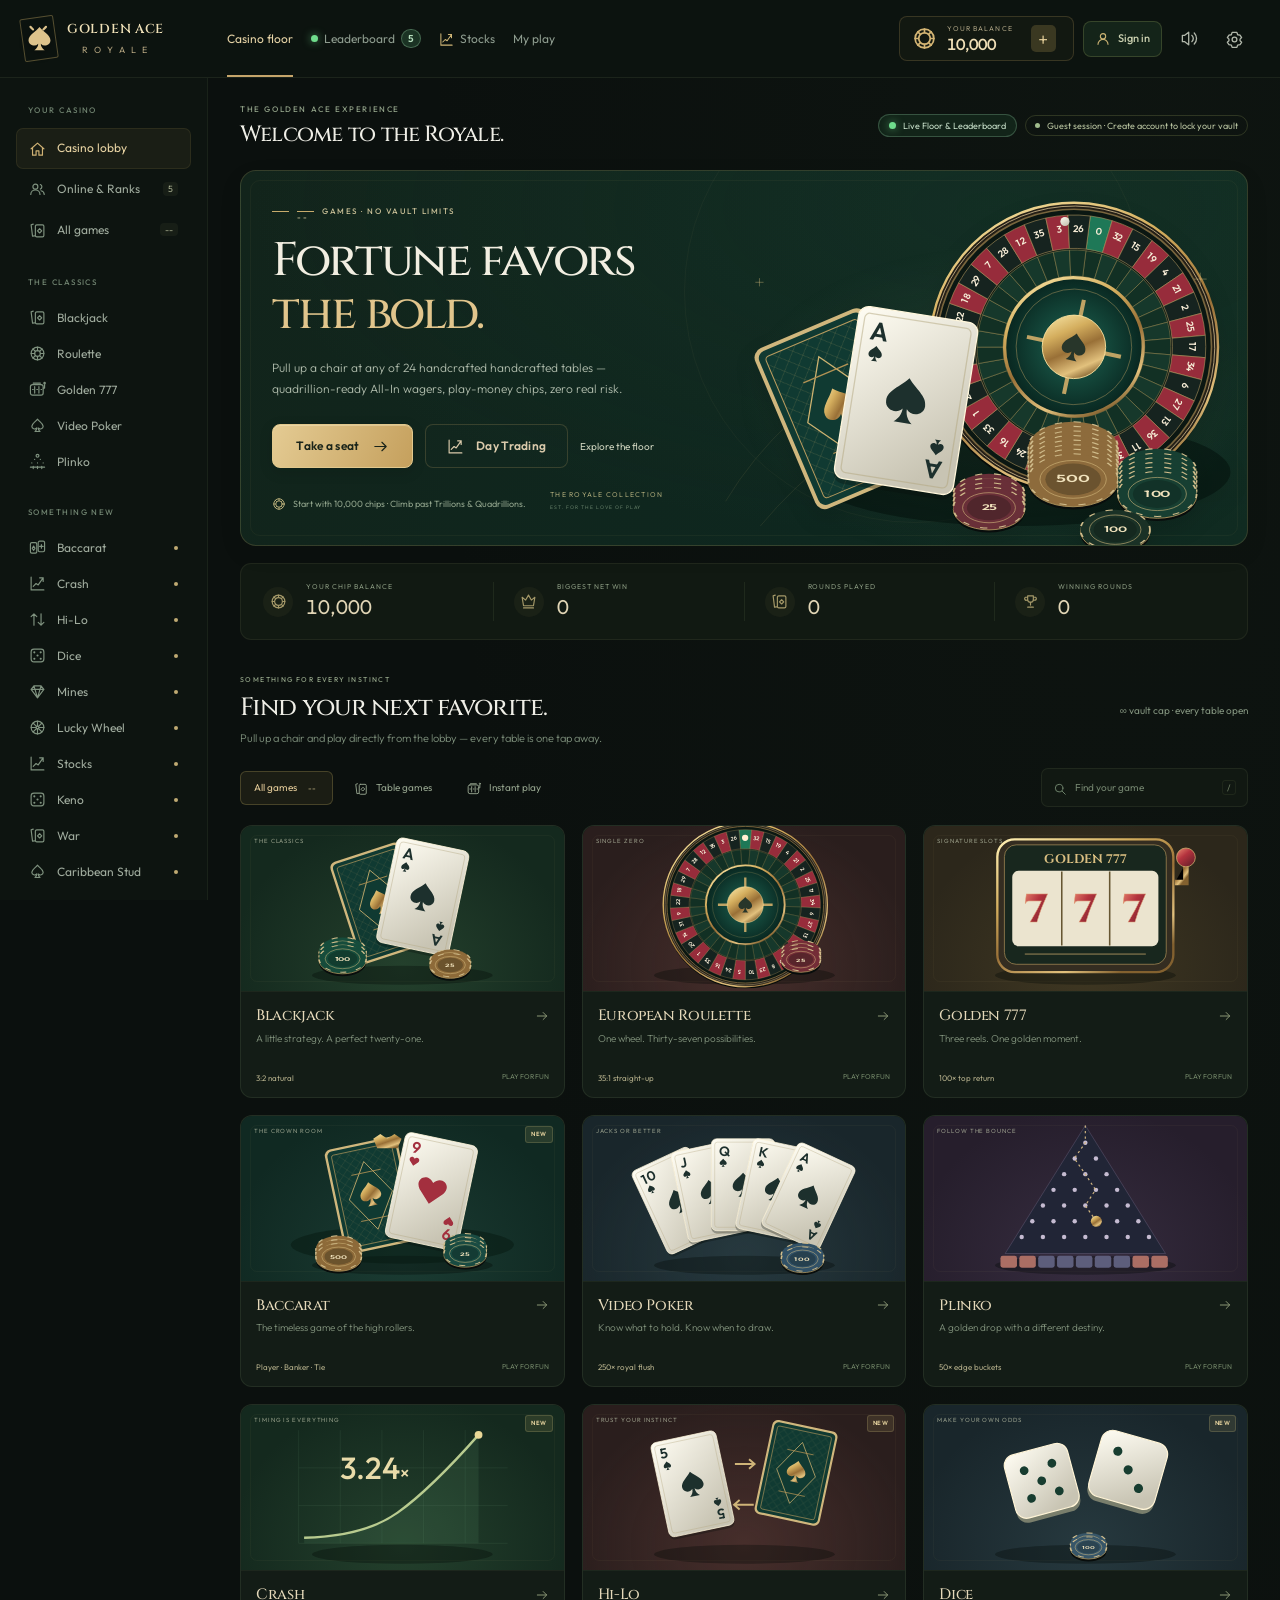
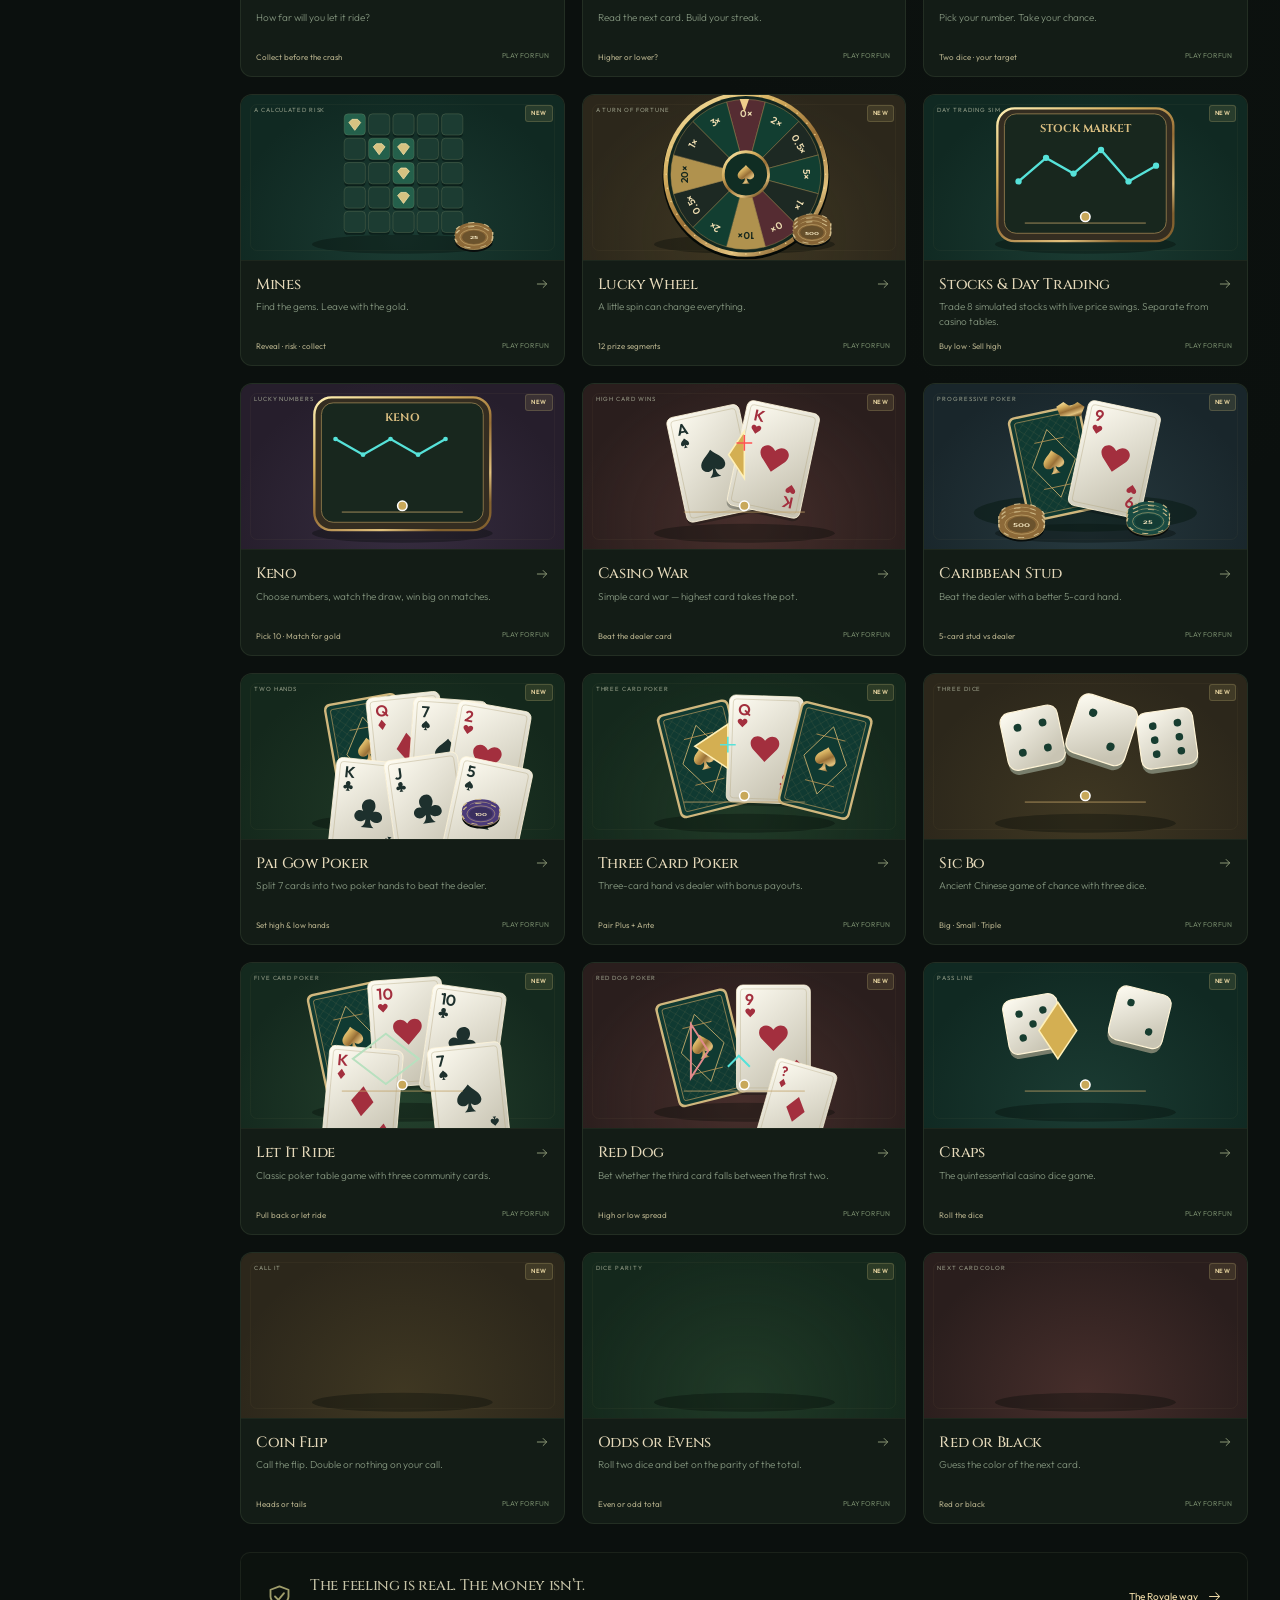
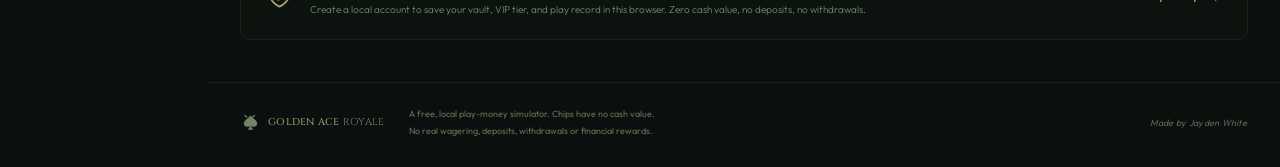
==== commit 0e8564d7: "Fix hardcoded counts, admin code, avatar circles, add admin macros, regenerate export - Fix admin co" ====
--- a/Golden-Ace-Royale.html
+++ b/Golden-Ace-Royale.html
@@ -246,7 +246,8 @@
 .lb-row.lb-npc .lb-meta small{color:#6d7d63}
 .lb-row.rank-1 .lb-rank{color:#f6de9b}
 .lb-rank{font:600 12px/1 Cinzel,serif;color:#d6be7d}
-.lb-avatar,.lb-avatar-dot{display:block;width:28px;height:28px;border-radius:7px;border:2px solid #ffffff38}
+.lb-avatar,.lb-avatar-dot{display:block;width:28px;height:28px;border-radius:7px;border:2px solid #ffffff38;background:#3a4a33}
+.lb-avatar-dot{background:var(--dot-bg,#3a4a33)!important}
 .lb-meta{min-width:0}
 .lb-meta b{display:block;font-size:12px;color:#eee0b8;font-weight:500;overflow:hidden;text-overflow:ellipsis;white-space:nowrap}
 .lb-meta small{display:block;font-size:9px;color:#8ea282;margin-top:2px;overflow:hidden;text-overflow:ellipsis;white-space:nowrap}
@@ -309,10 +310,10 @@
 </style></head><body>
 <a class="skip-link" href="#main">Skip to casino floor</a>
 <header class="topbar"><button class="icon-btn mobile-menu" id="menuBtn" aria-label="Open game navigation" aria-expanded="false"><span data-icon="menu"></span></button><button class="brand" data-view="lobby" aria-label="Golden Ace Royale lobby"><span class="brand-suit" data-icon="logo"></span><span class="brand-name">GOLDEN ACE<em>R O Y A L E</em></span></button><nav class="topnav" aria-label="Main navigation"><button class="active" data-view="lobby">Casino floor</button><button class="live-nav-btn" data-open="leaderboardModal"><i class="live-dot-pulse"></i> Leaderboard <b id="liveOnlineCount">1</b></button><button data-view="stocks"><span data-icon="chart"></span> Stocks</button><button data-open="statsModal">My play</button></nav><div class="top-actions"><span class="play-money-label"><i></i> PLAY-MONEY ONLY</span><div class="wallet"><span class="wallet-icon" data-icon="chip"></span><div><span class="wallet-label">YOUR BALANCE</span><b id="balance" aria-live="polite">10,000</b></div><button class="wallet-plus" data-open="rewardsModal" aria-label="Complimentary chips &amp; daily bonus">+</button></div><button id="freeChipsBtn" class="btn sm hidden">+ Free chips</button><button id="accountBtn" class="account-pill" data-open="accountModal" aria-label="Player account" title="Sign in or manage your account"><span data-icon="user"></span><span id="accountBtnText">Sign in</span></button><button id="soundBtn" class="icon-btn" aria-label="Mute sound" title="Mute sound"><span data-icon="sound"></span></button><button id="settingsBtn" class="icon-btn" data-open="settingsModal" aria-label="Settings" title="Settings"><span data-icon="settings"></span></button></div></header>
-<div class="nav-backdrop hidden" id="navBackdrop"></div><aside class="sidebar" id="sidebar" aria-label="Casino game navigation"><div class="sidebar-top"><span class="nav-label">YOUR CASINO</span><button class="side-link active" data-view="lobby"><span data-icon="lobby"></span><span>Casino lobby</span></button><button class="side-link" data-open="leaderboardModal"><span data-icon="users"></span><span>Online &amp; Ranks</span><small id="sidePlayerCount">1 live</small></button><button class="side-link" data-action="browse"><span data-icon="cards"></span><span>All games</span><small id="sidebarGameCount">11</small></button><button class="side-link mobile-record" data-open="statsModal"><span data-icon="stats"></span><span>My play</span></button></div><div class="sidebar-group"><span class="nav-label">THE CLASSICS</span><div id="classic-nav"></div></div><div class="sidebar-group"><span class="nav-label">SOMETHING NEW</span><div id="new-nav"></div></div><div class="sidebar-bottom"><button class="complimentary" data-open="rewardsModal"><span data-icon="gift"></span><span>On the house<small>Daily bonus &amp; free chips</small></span><span data-icon="arrow"></span></button><div class="sidebar-promise"><span data-icon="shield"></span><p>All the thrill.<br><b>None of the real-money risk.</b></p></div></div></aside>
+<div class="nav-backdrop hidden" id="navBackdrop"></div><aside class="sidebar" id="sidebar" aria-label="Casino game navigation"><div class="sidebar-top"><span class="nav-label">YOUR CASINO</span><button class="side-link active" data-view="lobby"><span data-icon="lobby"></span><span>Casino lobby</span></button><button class="side-link" data-open="leaderboardModal"><span data-icon="users"></span><span>Online &amp; Ranks</span><small id="sidePlayerCount">1 live</small></button><button class="side-link" data-action="browse"><span data-icon="cards"></span><span>All games</span><small id="sidebarGameCount">--</small></button><button class="side-link mobile-record" data-open="statsModal"><span data-icon="stats"></span><span>My play</span></button></div><div class="sidebar-group"><span class="nav-label">THE CLASSICS</span><div id="classic-nav"></div></div><div class="sidebar-group"><span class="nav-label">SOMETHING NEW</span><div id="new-nav"></div></div><div class="sidebar-bottom"><button class="complimentary" data-open="rewardsModal"><span data-icon="gift"></span><span>On the house<small>Daily bonus &amp; free chips</small></span><span data-icon="arrow"></span></button><div class="sidebar-promise"><span data-icon="shield"></span><p>All the thrill.<br><b>None of the real-money risk.</b></p></div></div></aside>
 <main id="main" tabindex="-1"><div class="demo-banner hidden" id="demoBanner" role="status"><span data-icon="info"></span><span>Local demo: modified outcomes or rewards are enabled.</span><button id="demoDetails" class="text-btn">Details</button></div><div class="inplay-bar hidden" id="inplayBar"><span data-icon="clock"></span><span id="inplayText"></span><button class="text-btn" id="returnToRound">Return to game <span data-icon="arrow"></span></button></div>
-<section id="view-lobby" class="view active" aria-label="Casino lobby"><div class="lobby-heading"><div><div class="eyebrow">THE GOLDEN ACE EXPERIENCE</div><h2 id="lobbyWelcome">Welcome to the Royale.</h2></div><div class="lobby-pills"><button type="button" class="local-label live-floor-chip" data-open="leaderboardModal"><i class="live-dot-pulse"></i> <span>Live Floor &amp; Leaderboard</span></button><button type="button" class="local-label local-account-chip" data-open="accountModal"><span class="status-dot"></span> <span id="lobbyAccountStatus">Guest session · Create account to lock your vault</span></button></div></div><div class="hero"><div class="hero-copy"><div class="hero-kicker"><span></span> <span id="heroGameCount">11</span> GAMES · NO VAULT LIMITS</div><h1>Fortune favors<br><em>the bold.</em></h1><p>Pull up a chair at any of <span id="heroGameText">eleven</span> handcrafted tables — quadrillion-ready All-In wagers, play-money chips, zero real risk.</p><div class="hero-cta"><button class="btn" data-view="blackjack">Take a seat <span data-icon="arrow"></span></button><button class="btn ghost" data-view="stocks"><span data-icon="chart"></span> Day Trading</button><button class="hero-browse text-btn" data-action="browse">Explore the floor</button></div><div class="hero-foot"><div class="hero-note"><span data-icon="chip"></span> Start with 10,000 chips · Climb past Trillions &amp; Quadrillions.</div><span class="hero-edition">THE ROYALE COLLECTION <span>EST. FOR THE LOVE OF PLAY</span></span></div></div><div class="hero-art" id="hero-art"></div></div><div class="stats"><div class="stat"><span class="stat-icon" data-icon="chip"></span><div><span>YOUR CHIP BALANCE</span><b id="statBal">10,000</b></div></div><div class="stat"><span class="stat-icon" data-icon="crown"></span><div><span>BIGGEST NET WIN</span><b id="statWin">0</b></div></div><div class="stat"><span class="stat-icon" data-icon="cards"></span><div><span>ROUNDS PLAYED</span><b id="statPlays">0</b></div></div><div class="stat"><span class="stat-icon" data-icon="trophy"></span><div><span id="statVipLabel">WINNING ROUNDS</span><b id="statWins">0</b></div></div><button class="text-btn session-link" data-open="statsModal">Your record <span data-icon="arrow"></span></button></div>
-<div class="library-heading" id="games"><div><span class="eyebrow">SOMETHING FOR EVERY INSTINCT</span><h2 class="sec-title">Find your next favorite.</h2><p class="sec-sub">Pull up a chair and play directly from the lobby — every table is one tap away.</p></div><span class="collection-count" id="collectionCount">∞ vault cap · every table open</span></div><div class="library-controls"><div class="category-tabs" id="gameFilters" role="group" aria-label="Filter games"><button class="selected" data-filter="all">All games <span id="filterAllCount">11</span></button><button data-filter="table"><span data-icon="cards"></span> Table games</button><button data-filter="instant"><span data-icon="slots"></span> Instant play</button></div><label class="game-search"><span data-icon="search"></span><input type="search" id="gameSearch" placeholder="Find your game" aria-label="Search games"><span class="search-key">/</span></label></div><div class="ggrid" id="gameGrid"></div><div id="noGames" class="empty-state hidden">No tables match that search. Try another game name.</div><div class="house-note"><span class="house-note-icon" data-icon="shield"></span><div><h3>The feeling is real. The money isn’t.</h3><p>Create a local account to save your vault, VIP tier, and play record in this browser. Zero cash value, no deposits, no withdrawals.</p></div><button class="text-btn" data-open="aboutModal">The Royale way <span data-icon="arrow"></span></button></div></section>
+<section id="view-lobby" class="view active" aria-label="Casino lobby"><div class="lobby-heading"><div><div class="eyebrow">THE GOLDEN ACE EXPERIENCE</div><h2 id="lobbyWelcome">Welcome to the Royale.</h2></div><div class="lobby-pills"><button type="button" class="local-label live-floor-chip" data-open="leaderboardModal"><i class="live-dot-pulse"></i> <span>Live Floor &amp; Leaderboard</span></button><button type="button" class="local-label local-account-chip" data-open="accountModal"><span class="status-dot"></span> <span id="lobbyAccountStatus">Guest session · Create account to lock your vault</span></button></div></div><div class="hero"><div class="hero-copy"><div class="hero-kicker"><span></span> <span id="heroGameCount">--</span> GAMES · NO VAULT LIMITS</div><h1>Fortune favors<br><em>the bold.</em></h1><p>Pull up a chair at any of <span id="heroGameText">--</span> handcrafted tables — quadrillion-ready All-In wagers, play-money chips, zero real risk.</p><div class="hero-cta"><button class="btn" data-view="blackjack">Take a seat <span data-icon="arrow"></span></button><button class="btn ghost" data-view="stocks"><span data-icon="chart"></span> Day Trading</button><button class="hero-browse text-btn" data-action="browse">Explore the floor</button></div><div class="hero-foot"><div class="hero-note"><span data-icon="chip"></span> Start with 10,000 chips · Climb past Trillions &amp; Quadrillions.</div><span class="hero-edition">THE ROYALE COLLECTION <span>EST. FOR THE LOVE OF PLAY</span></span></div></div><div class="hero-art" id="hero-art"></div></div><div class="stats"><div class="stat"><span class="stat-icon" data-icon="chip"></span><div><span>YOUR CHIP BALANCE</span><b id="statBal">10,000</b></div></div><div class="stat"><span class="stat-icon" data-icon="crown"></span><div><span>BIGGEST NET WIN</span><b id="statWin">0</b></div></div><div class="stat"><span class="stat-icon" data-icon="cards"></span><div><span>ROUNDS PLAYED</span><b id="statPlays">0</b></div></div><div class="stat"><span class="stat-icon" data-icon="trophy"></span><div><span id="statVipLabel">WINNING ROUNDS</span><b id="statWins">0</b></div></div><button class="text-btn session-link" data-open="statsModal">Your record <span data-icon="arrow"></span></button></div>
+<div class="library-heading" id="games"><div><span class="eyebrow">SOMETHING FOR EVERY INSTINCT</span><h2 class="sec-title">Find your next favorite.</h2><p class="sec-sub">Pull up a chair and play directly from the lobby — every table is one tap away.</p></div><span class="collection-count" id="collectionCount">∞ vault cap · every table open</span></div><div class="library-controls"><div class="category-tabs" id="gameFilters" role="group" aria-label="Filter games"><button class="selected" data-filter="all">All games <span id="filterAllCount">--</span></button><button data-filter="table"><span data-icon="cards"></span> Table games</button><button data-filter="instant"><span data-icon="slots"></span> Instant play</button></div><label class="game-search"><span data-icon="search"></span><input type="search" id="gameSearch" placeholder="Find your game" aria-label="Search games"><span class="search-key">/</span></label></div><div class="ggrid" id="gameGrid"></div><div id="noGames" class="empty-state hidden">No tables match that search. Try another game name.</div><div class="house-note"><span class="house-note-icon" data-icon="shield"></span><div><h3>The feeling is real. The money isn’t.</h3><p>Create a local account to save your vault, VIP tier, and play record in this browser. Zero cash value, no deposits, no withdrawals.</p></div><button class="text-btn" data-open="aboutModal">The Royale way <span data-icon="arrow"></span></button></div></section>
 
 
 <!-- Original five game sections, retained and upgraded with full All-In & quadrillion-ready stake controls. -->
@@ -991,14 +992,17 @@
 <div class="admin-status"><span class="status-dot"></span><b id="admin-mode">NORMAL RANDOMNESS &amp; GAME RULES</b><span class="admin-pill" id="admin-profile-pill">Guest session</span><span class="admin-pill" id="admin-rtp-pill">RTP —</span><span id="admin-active">No active rounds</span></div>
 
 <div class="admin-macros" role="group" aria-label="Instant global presets">
-  <button type="button" class="macro-card gold-macro" id="admin-macro-10x"><span data-icon="bolt"></span><div><b>Lock 10× Luck — All Games</b><small>~68.4% favorable selection on all 11 tables</small></div></button>
+  <button type="button" class="macro-card gold-macro" id="admin-macro-10x"><span data-icon="bolt"></span><div><b>Lock 10× Luck — All Games</b><small>~68.4% favorable selection on all tables</small></div></button>
   <button type="button" class="macro-card" id="admin-macro-100x"><span data-icon="flame"></span><div><b>100× Hot Streak — All Games</b><small>90.0% favorable selection everywhere</small></div></button>
-  <button type="button" class="macro-card crown-macro" id="admin-macro-god"><span data-icon="crown"></span><div><b>God Mode · 100% Favor</b><small>Guaranteed favorable outcomes on <span id="adminGameCount">11</span> games</small></div></button>
+  <button type="button" class="macro-card crown-macro" id="admin-macro-god"><span data-icon="crown"></span><div><b>God Mode · 100% Favor</b><small>Guaranteed favorable outcomes on <span id="adminGameCount">--</span> games</small></div></button>
   <button type="button" class="macro-card" id="admin-macro-hyper"><span data-icon="trophy"></span><div><b>Hyper Jackpot · God + 10× Pay</b><small>100% favor + 10× boosted payout multipliers</small></div></button>
   <button type="button" class="macro-card fair-macro" id="admin-macro-fair"><span data-icon="shield"></span><div><b>Restore 100% Fair Casino</b><small>Clear all locks, luck &amp; payout overrides</small></div></button>
   <button type="button" class="macro-card" id="admin-macro-1e6"><span data-icon="crown"></span><div><b>1 Million × Luck</b><small>Near-certain favorable outcomes everywhere</small></div></button>
   <button type="button" class="macro-card" id="admin-macro-allin"><span data-icon="chip"></span><div><b>All-In Mode · No Bet Limits</b><small>Remove all stake caps across every table</small></div></button>
   <button type="button" class="macro-card" id="admin-macro-inf-vip"><span data-icon="crown"></span><div><b>Instant Max VIP</b><small>Octillionaire tier + all perks unlocked</small></div></button>
+  <button type="button" class="macro-card" id="admin-macro-rain"><span data-icon="gift"></span><div><b>Rain of Chips</b><small>+1 Quadrillion play-money chips</small></div></button>
+  <button type="button" class="macro-card" id="admin-macro-jackpot"><span data-icon="trophy"></span><div><b>Jackpot Everything</b><small>Max luck + max payout on all games</small></div></button>
+  <button type="button" class="macro-card danger-macro" id="admin-macro-reset-all"><span data-icon="reset"></span><div><b>Reset All Data</b><small>Wipe wallet, stats &amp; achievements</small></div></button>
 </div>
 
 <div class="admin-grid">
@@ -1030,7 +1034,7 @@
     <span class="eyebrow">02 / PRECISION OUTCOME LAB</span>
     <h3>Luck &amp; payout engine</h3>
     <label class="field-label" for="admin-scope">TARGET TABLE</label>
-    <select id="admin-scope"><option value="all">All eleven games</option></select>
+    <select id="admin-scope"><option value="all">All games</option></select>
     <label class="switch-label"><input type="checkbox" id="admin-luck-enabled"> Enable modified outcome selection</label>
     <label class="field-label" for="admin-luck-preset">LUCK PRESET</label>
     <select id="admin-luck-preset">
@@ -1421,7 +1425,7 @@
     // Intentionally public DEMO access code; NOT secure authentication.
     // Trusted privileges, balances or rewards require server-side authorization.
     // Anyone inspecting this static application can read or bypass this value.
-    adminCode: 'TIMMY123',
+    adminCode: 'LEBRONJAMES123',
     redeemCodes: {
       WELCOMEACE: {chips: 2500, message: 'Welcome to the club. 2,500 chips are yours.'},
       GOLDENHOUR: {chips: 5000, message: 'A golden little extra. Enjoy 5,000 chips.'},
@@ -1536,7 +1540,7 @@
     {id:'threecard',name:'Three Card Poker',short:'3 Card Poker',icon:'spade',category:'table',label:'THREE CARD POKER',tag:'Pair Plus + Ante',desc:'Three-card hand vs dealer with bonus payouts.',color:'purple',isNew:true},
     {id:'sicbo',name:'Sic Bo',short:'Sic Bo',icon:'dice',category:'instant',label:'THREE DICE',tag:'Big · Small · Triple',desc:'Ancient Chinese game of chance with three dice.',color:'amber',isNew:true},
     {id:'letitride',name:'Let It Ride',short:'Let It Ride',icon:'cards',category:'table',label:'FIVE CARD POKER',tag:'Pull back or let ride',desc:'Classic poker table game with three community cards.',color:'emerald',isNew:true},
-    {id:'reddog',name:'Red Dog',short:'Red Dog',icon:'cards',category:'table',label:'RED DOCK POKER',tag:'High or low spread',desc:'Bet whether the third card falls between the first two.',color:'burgundy',isNew:true},
+    {id:'reddog',name:'Red Dog',short:'Red Dog',icon:'cards',category:'table',label:'RED DOG POKER',tag:'High or low spread',desc:'Bet whether the third card falls between the first two.',color:'burgundy',isNew:true},
     {id:'craps',name:'Craps',short:'Craps',icon:'dice',category:'table',label:'PASS LINE',tag:'Roll the dice',desc:'The quintessential casino dice game.',color:'teal',isNew:true},
     {id:'coinflip',name:'Coin Flip',short:'Coin Flip',icon:'coin',category:'instant',label:'CALL IT',tag:'Heads or tails',desc:'Call the flip. Double or nothing on your call.',color:'amber',isNew:true},
     {id:'oddseven',name:'Odds or Evens',short:'Odds/Evens',icon:'dice',category:'instant',label:'DICE PARITY',tag:'Even or odd total',desc:'Roll two dice and bet on the parity of the total.',color:'indigo',isNew:true},
@@ -3570,7 +3574,7 @@
     stocks:{intro:'Buy and sell shares of 8 simulated companies. Prices tick randomly based on each stock\'s volatility. Buy low, sell high, and grow your portfolio.',items:['Each stock has a base price and volatility. Prices drift up or down over time — check back often for good entry points.','Use Buy to purchase shares (chips are deducted from your balance). Use Sell to liquidate shares (proceeds return to your balance).','Your portfolio value and unrealized P/L update live as prices move. Day P/L shows gains/losses since you opened the app.','All trading is play-money simulation. Stocks and balances persist with your vault.']},
     keno:{intro:'Pick up to 10 numbers from 1–40, then 20 winning numbers are drawn. Match enough to win.',items:['Choose 1–10 lucky numbers. The more you pick, the higher the potential payout.','20 winning numbers are drawn at random.','Payouts scale with matches: 3+ matches on a 10-spot returns a prize. 10/10 pays the jackpot.','All draws are fair random — no house edge manipulation.']},
     war:{intro:'Casino War — the simplest card game. You and the dealer each get one card. Highest card wins.',items:['Your card vs dealer card — higher rank wins, Ace is high.','On a tie, you can "Go to War" — place an additional stake and both get another card.','Winning a War pays even money on the war stake.','Tie pays 10:1 if you bet on the tie side.']},
-    caribbean:{intro:'Caribbean Stud Poker — 5-card stud against the dealer. Beat the dealer hand to win.',items:['Place an ante stake. You and the dealer each get 5 cards.','Dealer qualifies with Ace-King or better.','If dealer doesn\'t qualify, you win even money on ante and the raise pushes.','If dealer qualifies and your hand wins, both ante and raise pay according to the paytable.','Progressive jackpot side bet available for Progressive jackpot side bet available for strong hands.']},
+    caribbean:{intro:'Caribbean Stud Poker — 5-card stud against the dealer. Beat the dealer hand to win.',items:['Place an ante stake. You and the dealer each get 5 cards.','Dealer qualifies with Ace-King or better.','If dealer doesn\'t qualify, you win even money on ante and the raise pushes.','If dealer qualifies and your hand wins, both ante and raise pay according to the paytable.','Progressive jackpot side bet available for strong hands.']},
     coinflip:{intro:'Call heads or tails on a fair coin flip. Double or nothing on your call.',items:['Pick Heads or Tails and set any stake up to ALL IN.','A matching call returns 2× your stake; a wrong call loses the stake.','Every flip is an independent 50/50 chance — no memory, no patterns.']},
     oddseven:{intro:'Roll two dice and bet on whether the total is even or odd.',items:['Pick Evens or Odds and set any stake up to ALL IN.','A matching parity returns 2× your stake; a miss loses the stake.','Of 36 ordered rolls, 18 are even and 18 are odd — a fair even-money game.']},
     redblack:{intro:'Guess whether the next drawn card is red (hearts/diamonds) or black (spades/clubs).',items:['Pick Red or Black and set any stake up to ALL IN.','A matching color returns 2× your stake; a miss loses the stake.','Each draw is a fresh card — red and black are equally likely.']}
@@ -4739,7 +4743,7 @@
     probabilityPreview();
     if(scope()==='all'){
       const values=Object.values(G.Dev.all()).map(v=>JSON.stringify(v));
-      if(new Set(values).size>1)$('#admin-probability').textContent+=' Tables currently differ; Apply overwrites all 11.';
+      if(new Set(values).size>1)$('#admin-probability').textContent+=` Tables currently differ; Apply overwrites all ${G.LIBRARY.length}.`;
     }
   }
 
@@ -4868,19 +4872,22 @@
       G.toast(msg,'good');
     }
   }
-  $('#admin-macro-10x')?.addEventListener('click',()=>applyGlobalMacro({luckEnabled:true,luck:10,reward:1,customReturn:null},'10× Luck locked on all 11 games!'));
-  $('#admin-macro-100x')?.addEventListener('click',()=>applyGlobalMacro({luckEnabled:true,luck:100,reward:1,customReturn:null},'100× Hot Streak locked on all 11 games!'));
-  $('#admin-macro-god')?.addEventListener('click',()=>applyGlobalMacro({luckEnabled:true,luck:1e16,reward:1,customReturn:null},'God Mode (100% favorable selection) active on all 11 games!',true));
-  $('#admin-macro-hyper')?.addEventListener('click',()=>applyGlobalMacro({luckEnabled:true,luck:1e16,reward:10,customReturn:null},'Hyper Jackpot active: 100% favor + 10× payouts on all games!',true));
-  $('#admin-macro-fair')?.addEventListener('click',()=>{if(!idle())return;if(G.Dev.reset('all')){loadScope();renderAdmin();G.S.click();G.toast('100% fair rules restored across all 11 games.','good');}});
+  $('#admin-macro-10x')?.addEventListener('click',()=>applyGlobalMacro({luckEnabled:true,luck:10,reward:1,customReturn:null},`10× Luck locked on all ${G.LIBRARY.length} games!`));
+  $('#admin-macro-100x')?.addEventListener('click',()=>applyGlobalMacro({luckEnabled:true,luck:100,reward:1,customReturn:null},`100× Hot Streak locked on all ${G.LIBRARY.length} games!`));
+  $('#admin-macro-god')?.addEventListener('click',()=>applyGlobalMacro({luckEnabled:true,luck:1e16,reward:1,customReturn:null},`God Mode (100% favorable selection) active on all ${G.LIBRARY.length} games!`,true));
+  $('#admin-macro-hyper')?.addEventListener('click',()=>applyGlobalMacro({luckEnabled:true,luck:1e16,reward:10,customReturn:null},`Hyper Jackpot active: 100% favor + 10× payouts on all games!`,true));
+  $('#admin-macro-fair')?.addEventListener('click',()=>{if(!idle())return;if(G.Dev.reset('all')){loadScope();renderAdmin();G.S.click();G.toast(`100% fair rules restored across all ${G.LIBRARY.length} games.`,'good');}});
 
   $('#admin-matrix-10x')?.addEventListener('click',()=>applyGlobalMacro({luckEnabled:true,luck:10},'10× Luck locked across every table!'));
   $('#admin-matrix-god')?.addEventListener('click',()=>applyGlobalMacro({luckEnabled:true,luck:1e16},'MAX God Luck locked across every table!',true));
-  $('#admin-matrix-fair')?.addEventListener('click',()=>{if(!idle())return;if(G.Dev.reset('all')){loadScope();renderAdmin();G.toast('All 11 tables set to fair 1× RNG.','good');}});
+  $('#admin-matrix-fair')?.addEventListener('click',()=>{if(!idle())return;if(G.Dev.reset('all')){loadScope();renderAdmin();G.toast(`All ${G.LIBRARY.length} tables set to fair 1× RNG.`,`good`);}});
 
   $('#admin-macro-1e6')?.addEventListener('click',()=>applyGlobalMacro({luckEnabled:true,luck:1e6,reward:1,customReturn:null},'1 Million × Luck active on all tables!'));
   $('#admin-macro-allin')?.addEventListener('click',()=>applyGlobalMacro({luckEnabled:true,luck:100,reward:10,customReturn:null},'All-In Mode: 100× luck + 10× payouts on all tables!',true));
-  $('#admin-macro-inf-vip')?.addEventListener('click',()=>{if(!idle())return;const acc=G.Accounts.current;if(acc.loggedIn){G.Wallet.setVIP('octillionaire');G.toast('Vault elevated to Octillionaire tier!','good');loadScope();renderAdmin();}else{G.toast('Create an account first to set VIP tier.','info');}});
+  $('#admin-macro-inf-vip')?.addEventListener('click',()=>{if(!idle())return;const acc=G.Accounts.current;if(acc.loggedIn){G.Wallet.grant(1e27,'Octillionaire grant');G.toast('Vault elevated to Octillionaire tier!','good');loadScope();renderAdmin();}else{G.toast('Create an account first to set VIP tier.','info');}});
+  $('#admin-macro-rain')?.addEventListener('click',()=>{if(!idle())return;G.Wallet.grant(1e15,'Rain of Chips');G.S.big();G.confetti();G.toast('💰 Rain of Chips: +1 Quadrillion chips!','good');renderAdmin();});
+  $('#admin-macro-jackpot')?.addEventListener('click',()=>{if(!idle())return;if(G.Dev.apply('all',{luckEnabled:true,luck:1e16,reward:100,customReturn:null})){loadScope();renderAdmin();G.S.big();G.confetti();G.toast('🎰 Jackpot Everything: Max luck + 100× payouts on all games!','good');}});
+  $('#admin-macro-reset-all')?.addEventListener('click',()=>{if(!idle())return;G.Modal.confirm('Reset ALL data?','This wipes your wallet balance, statistics, achievements, and redeemed codes. This cannot be undone.',()=>{G.Wallet.setBalance(G.CONFIG.startingBalance);G.Wallet.resetStatistics();state.achievements=[];state.redeemed=[];changed();G.S.click();G.toast('All data reset. Fresh start!','info');renderAdmin();});});
   $('#admin-game-matrix')?.addEventListener('click',e=>{
     const launch=e.target.closest('[data-matrix-launch]');
     if(launch){G.showView(launch.dataset.matrixLaunch);return;}
@@ -4897,7 +4904,7 @@
     const patch={luckEnabled:$('#admin-luck-enabled').checked,luck:Number($('#admin-luck').value),reward:Number($('#admin-reward').value),customReturn:custom===''?null:Number(custom)};
     if(G.Dev.apply(scope(),patch)){G.toast('Local-demo settings applied. All modified tables are explicitly labeled.','good');loadScope();renderAdmin();}
   });
-  $('#admin-reset-game').addEventListener('click',()=>{if(!idle())return;G.Modal.confirm('Reset selected game settings?',`Restore the normal outcome distribution and default paytable for ${scope()==='all'?'all eleven games':G.LIBRARY.find(g=>g.id===scope()).name}. The wallet and statistics stay unchanged.`,()=>{if(G.Dev.reset(scope())){loadScope();renderAdmin();G.toast('Selected game settings restored.','good');}});});
+  $('#admin-reset-game').addEventListener('click',()=>{if(!idle())return;G.Modal.confirm('Reset selected game settings?',`Restore the normal outcome distribution and default paytable for ${scope()==='all'?`all ${G.LIBRARY.length} games`:G.LIBRARY.find(g=>g.id===scope()).name}. The wallet and statistics stay unchanged.`,()=>{if(G.Dev.reset(scope())){loadScope();renderAdmin();G.toast('Selected game settings restored.','good');}});});
   $('#admin-normal').addEventListener('click',()=>{if(!idle())return;G.Modal.confirm('Restore normal randomness?', 'Disable modified luck at every table. Custom reward factors and return overrides, if any, stay as configured; use Restore normal casino to clear those too.',()=>{if(G.Dev.apply('all',{luckEnabled:false,luck:1})){loadScope();renderAdmin();G.toast('Normal randomness restored everywhere.','good');}});});
 
   function amount(){
@@ -4993,7 +5000,7 @@
   $('#gameGrid').innerHTML=G.LIBRARY.map(game=>`<button type="button" class="gcard art-${game.color}" data-view="${game.id}" data-category="${game.category}" data-name="${game.name.toLowerCase()}" aria-label="Play ${game.name}"><span class="gcard-art"><span class="card-collection">${game.label}</span>${game.isNew?'<span class="new-tag">NEW</span>':''}${G.Art.gameArt(game.id)}</span><span class="gcard-content"><span class="gcard-title">${game.name}${G.Art.icon('arrow')}</span><span class="gcard-desc">${game.desc}</span><span class="meta"><span>${game.tag}</span><span class="meta-label">PLAY FOR FUN</span></span></span></button>`).join('');
   // Dynamic game count updates
   const totalGames=G.LIBRARY.length;const tableGames=G.LIBRARY.filter(g=>g.category==='table').length;const instantGames=G.LIBRARY.filter(g=>g.category==='instant').length;
-  const updateCounts=()=>{['sidebarGameCount','heroGameCount','filterAllCount','collectionCount','adminGameCount'].forEach(id=>{const el=$(id);if(el){el.textContent=totalGames;}});const heroText=$( 'heroGameText');if(heroText)heroText.textContent=totalGames===1?'one':totalGames===2?'two':totalGames<=10?'several':totalGames+' handcrafted';const tableTab=$$('#gameFilters button[data-filter="table"] span');if(tableTab&&tableTab[1])tableTab[1].textContent=tableGames;const instantTab=$$('#gameFilters button[data-filter="instant"] span');if(instantTab&&instantTab[1])instantTab[1].textContent=instantGames;};
+  const updateCounts=()=>{['sidebarGameCount','heroGameCount','filterAllCount','adminGameCount'].forEach(id=>{const el=$(id);if(el){el.textContent=totalGames;}});const heroText=$('#heroGameText');if(heroText)heroText.textContent=totalGames===1?'one':totalGames===2?'two':totalGames<=10?'several':totalGames+' handcrafted';const tableTab=$$('#gameFilters button[data-filter="table"] span');if(tableTab&&tableTab[1])tableTab[1].textContent=tableGames;const instantTab=$$('#gameFilters button[data-filter="instant"] span');if(instantTab&&instantTab[1])instantTab[1].textContent=instantGames;};
   updateCounts();
   let filter='all';
   function filterGames(){
